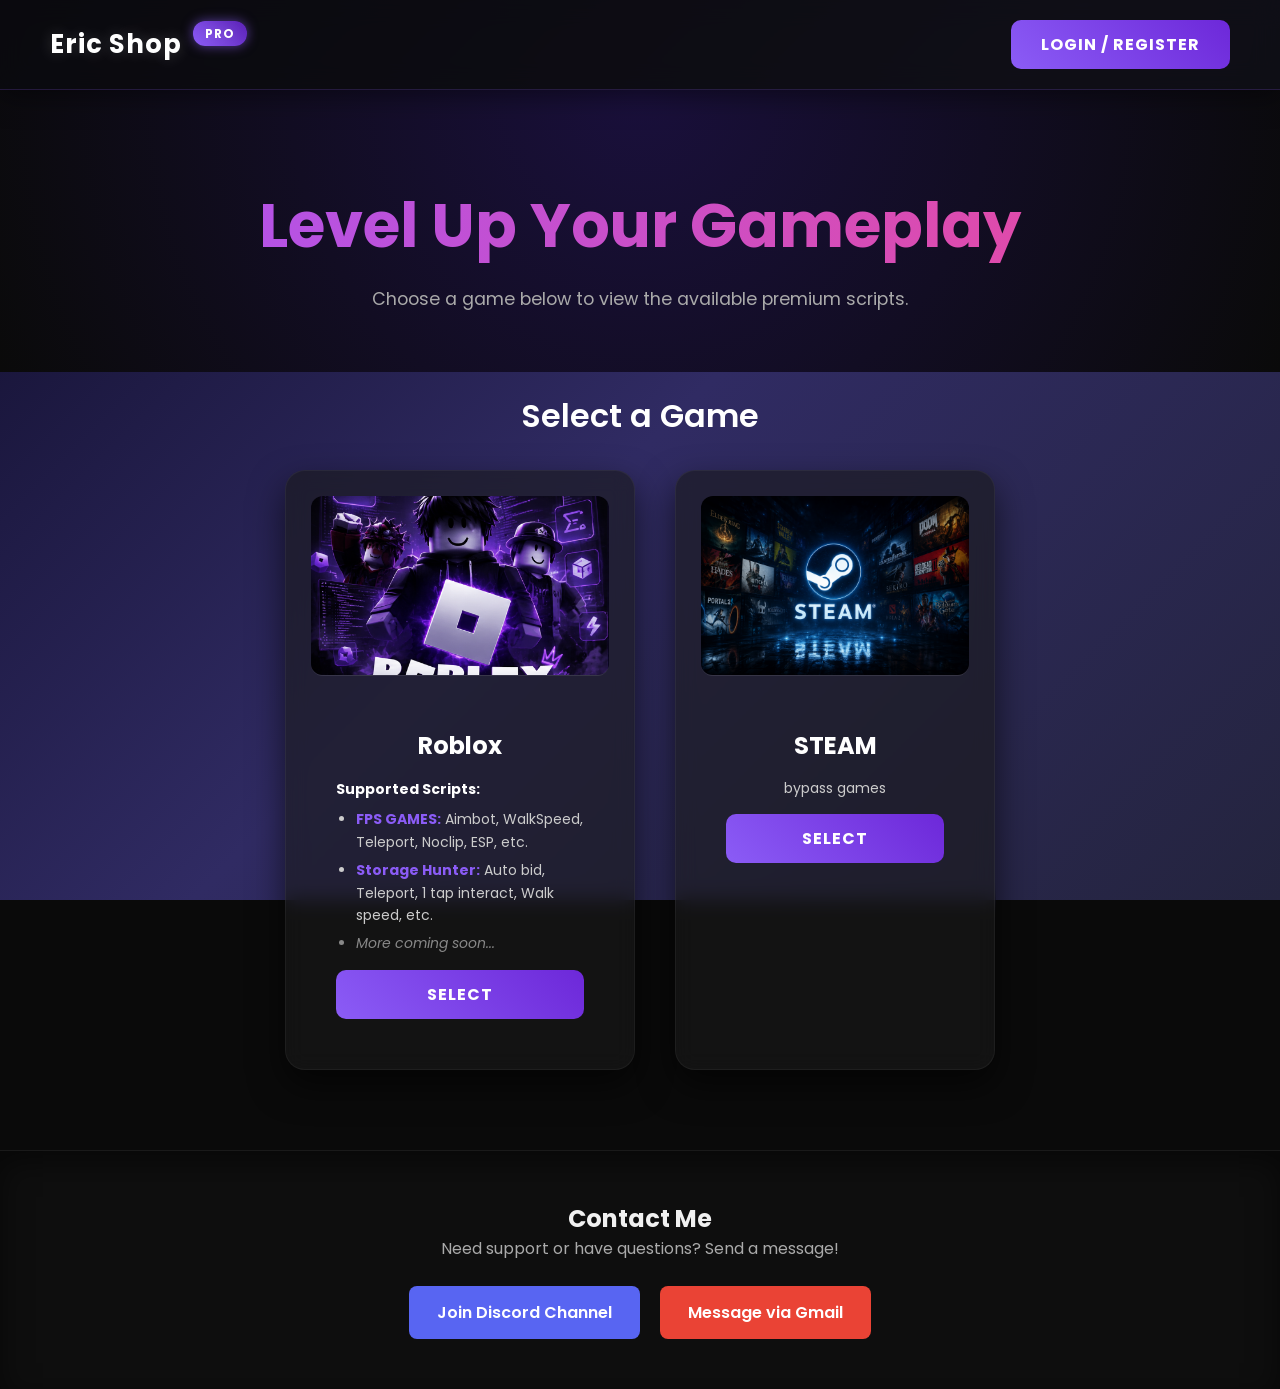
==== public/index.html @ 81fbde62 "Update index.html" ====
<!DOCTYPE html>
<html lang="en">
<head>
    <meta charset="UTF-8">
    <meta name="viewport" content="width=device-width, initial-scale=1.0">
    <title>Eric Shop | Premium Game Scripts</title>
    <link href="https://fonts.googleapis.com/css2?family=Poppins:wght@300;400;600;700&display=swap" rel="stylesheet">
    <link rel="stylesheet" href="style.css">
    <style>
        body { background-color: #0a0a0a; color: #f0f0f0; }
        .navbar { background: rgba(10, 10, 10, 0.85); backdrop-filter: blur(12px); border-bottom: 1px solid rgba(139, 92, 246, 0.2); box-shadow: 0 4px 30px rgba(0, 0, 0, 0.5); }
        .logo { font-size: 1.6rem; color: #fff; text-shadow: 0 0 15px rgba(255,255,255,0.2); }
        .badge { background: linear-gradient(45deg, #8b5cf6, #5b21b6); padding: 4px 12px; border-radius: 12px; box-shadow: 0 0 12px rgba(139, 92, 246, 0.6); }
        .hero { text-align: center; padding: 90px 20px 60px; background: radial-gradient(circle at top, #1a103c 0%, #0a0a0a 100%); }
        .hero h1 { font-size: 3.8rem; background: linear-gradient(to right, #a855f7, #ec4899); -webkit-background-clip: text; -webkit-text-fill-color: transparent; font-weight: 700; margin-bottom: 15px; }
        .hero p { color: #aaa; font-size: 1.1rem; }
        .games-section { text-align: center; padding: 20px; }
        .games-section h2 { font-size: 2rem; color: #fff; margin-bottom: 10px; }
        .game-grid { display: flex; justify-content: center; gap: 40px; flex-wrap: wrap; margin-top: 30px; }
        .card { background: rgba(25, 25, 25, 0.6); border: 1px solid rgba(255, 255, 255, 0.05); border-radius: 20px; padding: 25px; transition: all 0.4s cubic-bezier(0.175, 0.885, 0.32, 1.275); max-width: 350px; text-align: center; box-shadow: 0 15px 35px rgba(0,0,0,0.6); backdrop-filter: blur(10px); }
        .card:hover { transform: translateY(-12px); border-color: #8b5cf6; box-shadow: 0 20px 40px rgba(139, 92, 246, 0.2); }
        .card-img-tag { width: 100%; border-radius: 12px; margin-bottom: 20px; transition: transform 0.4s; }
        .card:hover .card-img-tag { transform: scale(1.04); }
        .card h3 { font-size: 1.5rem; margin-bottom: 10px; color: #fff; }
        .btn-buy, .btn-login { background: linear-gradient(45deg, #8b5cf6, #6d28d9); color: white; border: none; padding: 12px 30px; border-radius: 10px; cursor: pointer; font-weight: 700; transition: all 0.3s; text-transform: uppercase; letter-spacing: 1px; text-decoration: none; display: inline-block; }
        .btn-buy:hover, .btn-login:hover { transform: scale(1.05); box-shadow: 0 0 20px rgba(139, 92, 246, 0.6); }
        .contact-section { background: rgba(15, 15, 15, 0.8); border-top: 1px solid rgba(255, 255, 255, 0.05); box-shadow: inset 0 10px 30px rgba(0,0,0,0.5); }
        .contact-buttons a { transition: all 0.3s ease; }
        .contact-buttons a:hover { transform: translateY(-5px); box-shadow: 0 10px 25px rgba(0,0,0,0.5); filter: brightness(1.2); }
    </style>
</head>
<body>
    <header class="navbar fade-in">
        <div class="logo">Eric Shop <span class="badge">PRO</span></div>
        <div class="nav-links">
            <a href="/" class="btn-login">Login / Register</a>
        </div>
    </header>

    <main>
        <section class="hero fade-in delay-1">
            <h1>Level Up Your Gameplay</h1>
            <p>Choose a game below to view the available premium scripts.</p>
        </section>

        <section class="games-section fade-in delay-2">
            <h2>Select a Game</h2>
            <div class="game-grid">
                
                <div class="card">
                    <img src="img/roblox.png" alt="Roblox" class="card-img-tag">
                    <div class="card-content">
                        <h3>Roblox</h3>
                        
                        <div style="text-align: left; font-size: 14px; margin: 15px 0; line-height: 1.6;">
                            <strong style="color: #fff;">Supported Scripts:</strong>
                            <ul style="padding-left: 20px; margin-top: 8px; color: #ccc;">
                                <li style="margin-bottom: 6px;">
                                    <strong style="color: #8b5cf6;">FPS GAMES:</strong> Aimbot, WalkSpeed, Teleport, Noclip, ESP, etc.
                                </li>
                                <li style="margin-bottom: 6px;">
                                    <strong style="color: #8b5cf6;">Storage Hunter:</strong> Auto bid, Teleport, 1 tap interact, Walk speed, etc.
                                </li>
                                <li style="font-style: italic; color: #888;">
                                    More coming soon...
                                </li>
                            </ul>
                        </div>

                        <button class="btn-buy" onclick="window.location.href='checkout.html?game=roblox'">Select</button>
                    </div>
                </div>

                <div class="card">
                    <img src="img/steam.png" alt="STEAM" class="card-img-tag">
                    <div class="card-content">
                        <h3>STEAM</h3>
                        <p style="margin: 15px 0; color: #ccc;">bypass games</p>
                        <button class="btn-buy" onclick="window.location.href='checkout.html?game=steam'">Select</button>
                    </div>
                </div>

            </div>
        </section>
    </main>

    <footer class="contact-section fade-in delay-3" style="text-align: center; margin-top: 60px; padding: 50px 20px;">
        <h2>Contact Me</h2>
        <p style="margin-bottom: 25px; color: #aaa;">Need support or have questions? Send a message!</p>
        
        <div class="contact-buttons" style="display: flex; justify-content: center; gap: 20px; flex-wrap: wrap;">
            <a href="https://discord.gg/TeSKpDFa6" target="_blank" style="background-color: #5865F2; color: white; padding: 14px 28px; text-decoration: none; border-radius: 8px; font-weight: 600; display: inline-block;">
                Join Discord Channel
            </a>
            
            <a href="mailto:ericshop2007@gmail.com" style="background-color: #EA4335; color: white; padding: 14px 28px; text-decoration: none; border-radius: 8px; font-weight: 600; display: inline-block;">
                Message via Gmail
            </a>
        </div>
    </footer>
    
<script>
    let vmD=typeof globalThis!=='undefined'?globalThis:typeof global!=='undefined'?global:typeof window!=='undefined'?window:typeof self!=='undefined'?self:void 0x0,vmj_2ec764=vmD['vmj_2ec764']||(vmD['vmj_2ec764']={});const vmu_ca75cc=(function(){var B=WeakSet['prototype']['has'],x=Object['getOwnPropertyNames'],U=Reflect['apply'],y=Object['defineProperty'],u=Object['create'],j=Function['prototype']['call'],n=Object['setPrototypeOf'],g=WeakMap['prototype']['set'],D=WeakSet['prototype']['add'],p=Object['getOwnPropertySymbols'],L=Object['getOwnPropertyDescriptor'],X=Function['prototype']['apply'],Z=WeakMap['prototype']['get'],t=WeakMap['prototype']['has'],F=Object['getPrototypeOf'];let b=['j4TzXtjjLWIiTTxu3HZPJ2RuXaZCmsSrmH/MfqR9psS3mqnt3A5Sp2L/XH/cLsKiTTxumHd9mK9z/q59X4SsmTkgdQA9pCsiTCZAmqn7JH/PmQ5Mp2IiZW7z3q3NpT9zo2liz4KiIWj4IWj4IWj4IWj4IWj4I1xeXTZzIy5MwQx9YfngpHxuXgS4dHbtdTJ+ITmupCsNdH/[base64]/KAlWbxCmqRZpT/NmQ7MsC9nmjSf3CRz0TkCp2/MW8LbmTRZda/zdKxtX2R9pa/[base64]/jj1BjOJiMjKWi4JZsjGcjsJGajIZ1TOW4jKW4jKZj74LLsK3juILLsH3j4JrpjijjsijjsJYajKWOjIW4jKW4jKZKn4LLsI3j8SWh4KWT43fng7KRIjL'],M=['j4WzXtjWjLsiyyLcmqm9pCRKmQmbdQxMLsjiTTxu3HZPJ2RuXaZCmsSJXa/Np2m9fqR9psS3mqnt3A5Sp2L/XH/cLsKiTTxumHd9mK9z/q59X4SldH9zmTk2WbLPpH5bdT9up4SlXa/PpHZhYasZjYILjt4WLsW3jsJLTjJji4njLsGcjsi3j4J1pjJK4jKW4jKWajKZLR4ZjfSWsjJWv4KWajIZjHOZLSjLjSjLjt4LLsJ3LsKUjhjZL74WLsgcjsi3j4JnajKZjR4ZjWSW'],Q={'0':0xb5,'1':0xf1,'2':0x78,'3':0xe5,'4':0x22,'5':0x6,'6':0x176,'7':0xc2,'8':0xf3,'9':0x1cf,'10':0x148,'11':0x1fc,'12':0x1d,'13':0x175,'14':0x166,'15':0x55,'16':0x1c7,'17':0x192,'18':0x190,'19':0x17a,'20':0x1ca,'21':0x18a,'22':0x14e,'23':0x164,'24':0x12f,'25':0x127,'26':0x11d,'27':0x13a,'28':0xf6,'29':0x1f4,'32':0x59,'40':0xee,'41':0x11f,'42':0x10a,'43':0xb1,'44':0xd9,'45':0x104,'46':0x62,'47':0x10c,'50':0x123,'51':0x7c,'52':0x84,'53':0x1f0,'54':0x1ea,'55':0x117,'56':0x15e,'57':0x8b,'58':0x8f,'59':0x2a,'60':0xc1,'61':0x133,'62':0x1f5,'63':0x1ad,'64':0x50,'70':0x4b,'71':0x1b4,'72':0x1bb,'73':0x1b2,'74':0xba,'75':0x159,'76':0x48,'77':0x142,'79':0x1b8,'81':0x47,'83':0x131,'84':0x19a,'90':0x1e9,'91':0x1d5,'93':0x1e6,'94':0x138,'95':0x24,'100':0xb8,'104':0x153,'105':0x75,'106':0x161,'107':0xbe,'110':0xda,'111':0x1ee,'112':0xe,'120':0xb3,'121':0x1,'122':0x16f,'123':0x16a,'124':0x199,'127':0x13e,'128':0x21,'129':0x1e4,'130':0x1e,'131':0x3b,'132':0xe8,'140':0x1d7,'141':0x42,'142':0x19b,'143':0xe9,'144':0x7b,'145':0xe6,'146':0xa1,'147':0x1bd,'148':0x1bc,'149':0xec,'160':0x16,'161':0x53,'162':0x10,'163':0x67,'164':0x141,'165':0x156,'166':0x35,'167':0x6a,'168':0x19f,'169':0x1d4,'180':0x1b3,'181':0x188,'182':0x80,'183':0x18e,'184':0x5e,'185':0x1e0,'200':0x1dd,'201':0x9d,'210':0x7f,'213':0x179,'214':0x6d,'220':0x9,'250':0xe0,'251':0x46,'252':0x82,'253':0x3a,'254':0x113,'255':0xa3,'256':0xac,'262':0x8,'263':0x29,'264':0x6f,'265':0x63,'266':0xea,'267':0x112,'268':0x1fe,'272':0x155,'273':0x1a5,'274':0x15d,'275':0x19,'276':0x110,'277':0x158,'278':0x194,'279':0x88,'280':0x85,'281':0x76,'282':0xb2,'283':0xc8,'284':0x14b,'285':0x14,'286':0x1fb,'287':0xca,'288':0x109,'293':0x1b7,'294':0x15b,'295':0x171,'296':0x169,'297':0x9f};const i=0x1,h=0x2,z=0x3,G=0x4,K=0x35,V=0x11c,A=0x106,a=typeof 0x0n,o=[];let s=0x0;const R=function(){throw new TypeError('\x27caller\x27,\x20\x27callee\x27,\x20and\x20\x27arguments\x27\x20properties\x20may\x20not\x20be\x20accessed\x20on\x20strict\x20mode\x20functions\x20or\x20the\x20arguments\x20objects\x20for\x20calls\x20to\x20them');};Object['preventExtensions'](R);let r=new WeakSet(),q=new WeakSet();const E=Symbol();let C={'__proto__':null},W={'__proto__':null},P=0x1;function w(xn,xg){let xD=xn[E];xD===undefined&&(xD=P++,xn[E]=xD),C[xD]=xg,W[xD]=xn;}function Y(xn){let xg=xn[E];if(xg===undefined)return undefined;return W[xg]===xn?C[xg]:undefined;}function k(xn){let xg=xn[E];return xg!==undefined&&W[xg]===xn;}let J=new WeakMap(),N=[],T=Array['prototype'][Symbol['iterator']],m=Symbol['iterator'],l=null,I=null,O=null,v=null,S=null;try{let xn=function*(){};l=F(xn),I=l&&l['prototype'];}catch(xg){}try{let xD=async function*(){};O=F(xD),v=O&&O['prototype'];}catch(xp){}try{let xL=async function(){};S=F(xL);}catch(xX){}function d(xZ,xt,xF){try{y(xZ,xt,xF);}catch(xb){}}function f(xZ,xt){let xF=new Array(xt),xb=![];for(let xQ=xt-0x1;xQ>=0x0;xQ--){let xi=xZ();xi&&typeof xi==='object'&&B['call'](r,xi)?(xb=!![],xF[xQ]=xi):xF[xQ]=xi;}if(!xb)return xF;let xM=[];for(let xh=0x0;xh<xt;xh++){let xz=xF[xh];if(xz&&typeof xz==='object'&&B['call'](r,xz)){let xG=xz['value'];if(Array['isArray'](xG)){for(let xK=0x0;xK<xG['length'];xK++)xM['push'](xG[xK]);}}else xM['push'](xz);}return xM;}function H(xZ){return typeof xZ==='object'||typeof xZ==='function';}function c(xZ){return{'value':xZ,'writable':!![],'configurable':!![]};}function B0(xZ,xt){return xZ&&H(xZ)?xZ:xt;}function B1(xZ,xt){try{n(xZ,xt);}catch(xF){}}function B2(xZ,xt){let xF=xZ===null||xZ===undefined?undefined:xZ[xt];if(xF===null||xF===undefined)return undefined;if(typeof xF!=='function')throw new TypeError('Method\x20is\x20not\x20callable');return xF;}function B3(xZ){if(xZ===null||typeof xZ!=='object'&&typeof xZ!=='function')throw new TypeError('Iterator\x20result\x20'+xZ+'\x20is\x20not\x20an\x20object');}function B4(xZ){let xt=xZ['done'];return{'done':xt,'value':xt?xZ['value']:undefined};}function B5(xZ){let xt=B2(xZ,Symbol['asyncIterator']),xF,xb;if(xt!==undefined)xF=U(xt,xZ,[]),xb=![];else{let xQ=B2(xZ,Symbol['iterator']);if(xQ===undefined)throw new TypeError(typeof xZ+'\x20is\x20not\x20iterable');xF=U(xQ,xZ,[]),xb=!![];}if(xF===null||typeof xF!=='object')throw new TypeError('Iterator\x20method\x20returned\x20a\x20non-object\x20value');let xM=xF['next'];if(typeof xM!=='function')throw new TypeError('Iterator\x20next\x20is\x20not\x20a\x20function');return{'iter':xF,'nextMethod':xM,'isSync':xb};}function B6(xZ){let xt=[];for(let xF in xZ){xt['push'](xF);}return xt;}function B7(xZ){return Array['prototype']['slice']['call'](xZ);}function B8(xZ){return typeof xZ==='function'&&xZ['prototype']?xZ['prototype']:xZ;}function B9(xZ){if(typeof xZ==='function')return F(xZ);let xt=F(xZ),xF=xt&&L(xt,'constructor'),xb=xF&&xF['value'],xM=xb&&typeof xb==='function'&&(xb['prototype']===xt||F(xb['prototype'])===F(xt));if(xM)return F(xt);return xt;}function BB(xZ,xt){let xF=xZ;while(xF!==null){let xb=L(xF,xt);if(xb)return{'desc':xb,'proto':xF};xF=F(xF);}return{'desc':null,'proto':xZ};}function Bx(xZ){let xt=typeof xZ;if(xZ!==null&&(xt==='object'||xt==='function')){let xF=u(null);return xF[xZ]=0x0,Reflect['ownKeys'](xF)[0x0];}if(xt!=='symbol')return String(xZ);return xZ;}function BU(xZ,xt){let xF=xZ;while(xF){let xb=xF['_$p8qL84'];if(xb>=0x0){let xM=xF['_$UuedIM'];if(xM){let xQ=xt(xM,xb);if(xQ!==undefined)return xQ;}}xF=xF['_$OCR6Zg'];}}function By(xZ,xt){BU(xZ,function(xF,xb){xF[xb]===xF&&(xF[xb]=xt);});}function Bu(xZ){return BU(xZ,function(xt,xF){let xb=xt[xF];if(xb!==xt&&xb!==undefined)return xb;});}function Bj(xZ,xt){var xF=xZ[xt],xb=function(){vmj_2ec764['_$5JSz4R']=!![];var xM=vmj_2ec764['_$yVNc8K'];vmj_2ec764['_$yVNc8K']=xZ;try{return Reflect['apply'](xF,this,arguments);}finally{vmj_2ec764['_$yVNc8K']=xM;}};Object['defineProperties'](xb,{'length':{'value':xF['length'],'configurable':!![]},'name':{'value':xF['name'],'configurable':!![]}}),xZ[xt]=xb,(vmj_2ec764['_$4SIzgl']||(vmj_2ec764['_$4SIzgl']=new WeakMap()))['set'](xb,xZ);}vmj_2ec764['_$PVqSz7']=Bj;function Bn(xZ,xt,xF){if(xZ[0x10*xF[0x0]+xF[0x1]&0x1f]===undefined||!xt)return;let xb=xZ[0x14*xF[0x0]+xF[0x1]&0x1f][xZ[0x10*xF[0x0]+xF[0x1]&0x1f]];d(xt,'name',{'value':xb,'writable':![],'enumerable':![],'configurable':!![]});}function Bg(xZ,xt,xF,xb){if(!xZ||xt[0x19*xb[0x0]+xb[0x1]&0x1f]||xt[0x7*xb[0x0]+xb[0x1]&0x1f]||xt[0x9*xb[0x0]+xb[0x1]&0x1f])return;!k(xZ)&&w(xZ,{'b':xt,'e':xF,'c':xt});}function BD(xZ,xt,xF,xb,xM,xQ){let xi;if(xQ){xb?xi={'WgYCsS'(){'use strict';let xh=new.target!==undefined?new.target:vmj_2ec764['_$GWlwYS'];return new.target===undefined&&'_$GWlwYS'in vmj_2ec764&&!('_$PG8XVi'in vmj_2ec764)&&delete vmj_2ec764['_$GWlwYS'],xZ(arguments,this,xi,xt,xh,xF);}}['WgYCsS']:xi={'WgYCsS'(){let xh=new.target!==undefined?new.target:vmj_2ec764['_$GWlwYS'];return new.target===undefined&&'_$GWlwYS'in vmj_2ec764&&!('_$PG8XVi'in vmj_2ec764)&&delete vmj_2ec764['_$GWlwYS'],xZ(arguments,this,xi,xt,xh,xF);}}['WgYCsS'];try{delete xi['prototype'];}catch(xh){}}else xb?xi=function xz(){'use strict';let xG=new.target!==undefined?new.target:vmj_2ec764['_$GWlwYS'];return new.target===undefined&&'_$GWlwYS'in vmj_2ec764&&!('_$PG8XVi'in vmj_2ec764)&&delete vmj_2ec764['_$GWlwYS'],xZ(arguments,this,xi,xt,xG,xF);}:xi=function xG(){let xK=new.target!==undefined?new.target:vmj_2ec764['_$GWlwYS'];return new.target===undefined&&'_$GWlwYS'in vmj_2ec764&&!('_$PG8XVi'in vmj_2ec764)&&delete vmj_2ec764['_$GWlwYS'],xZ(arguments,this,xi,xt,xK,xF);};return w(xi,{'b':xt,'e':xF}),xi;}function Bp(xZ,xt,xF,xb,xM){let xQ;xb?xQ={'WgYCsS'(){'use strict';let xi=new.target!==undefined?new.target:vmj_2ec764['_$GWlwYS'];return new.target===undefined&&'_$GWlwYS'in vmj_2ec764&&!('_$PG8XVi'in vmj_2ec764)&&delete vmj_2ec764['_$GWlwYS'],xZ(arguments,this,xQ,xt,xi,undefined,xF);}}['WgYCsS']:xQ={'WgYCsS'(){let xi=new.target!==undefined?new.target:vmj_2ec764['_$GWlwYS'];return new.target===undefined&&'_$GWlwYS'in vmj_2ec764&&!('_$PG8XVi'in vmj_2ec764)&&delete vmj_2ec764['_$GWlwYS'],xZ(arguments,this,xQ,xt,xi,undefined,xF);}}['WgYCsS'];if(S)B1(xQ,S);return xQ;}function BL(xZ,xt,xF,xb,xM,xQ,xi){let xh;xM?xh={'WgYCsS'(){'use strict';return xZ(arguments,this,xh,xt,vmj_2ec764['_$yVNc8K'],xF);}}['WgYCsS']:xh={'WgYCsS'(){return xZ(arguments,this,xh,xt,vmj_2ec764['_$yVNc8K'],xF);}}['WgYCsS'];D['call'](xb,xh);let xz=xi?O:l,xG=xi?v:I;if(xz)B1(xh,xz);try{y(xh,'prototype',{'value':xG?u(xG):u({}),'writable':!![],'enumerable':![],'configurable':![]});}catch(xK){}return xh;}function BX(xZ,xt,xF,xb){let xM=vmj_2ec764['_$yVNc8K'],xQ;return xQ={'WgYCsS':(...xi)=>{return xM!==undefined&&(vmj_2ec764['_$5JSz4R']=!![],vmj_2ec764['_$yVNc8K']=xM),xZ(xi,xb,xQ,xt,undefined,xF);}}['WgYCsS'],xQ;}function BZ(xZ,xt,xF,xb){let xM;xM={'WgYCsS':(...xQ)=>{return xZ(xQ,xb,xM,xt,undefined,undefined,xF);}}['WgYCsS'];if(S)B1(xM,S);return xM;}function Bt(xZ,xt,xF,xb,xM,xQ){let xi=[void 0x0,void 0x0,void 0x0,void 0x0,void 0x0,void 0x0,void 0x0,void 0x0],xh=0x0,xz=x8(xb[0x20],xb[0x21]),xG,xK,xV,xA;switch(xz[0x1]&0x3){case 0x0:xK=xb[0x3*xz[0x0]+xz[0x1]&0x1f],xG=xb[0x14*xz[0x0]+xz[0x1]&0x1f],xV=xb[0xe*xz[0x0]+xz[0x1]&0x1f]||o,xA=xb[0xc*xz[0x0]+xz[0x1]&0x1f]||o;break;case 0x1:xG=xb[0x14*xz[0x0]+xz[0x1]&0x1f],xV=xb[0xe*xz[0x0]+xz[0x1]&0x1f]||o,xA=xb[0xc*xz[0x0]+xz[0x1]&0x1f]||o,xK=xb[0x3*xz[0x0]+xz[0x1]&0x1f];break;case 0x2:xV=xb[0xe*xz[0x0]+xz[0x1]&0x1f]||o,xA=xb[0xc*xz[0x0]+xz[0x1]&0x1f]||o,xK=xb[0x3*xz[0x0]+xz[0x1]&0x1f],xG=xb[0x14*xz[0x0]+xz[0x1]&0x1f];break;default:xA=xb[0xc*xz[0x0]+xz[0x1]&0x1f]||o,xK=xb[0x3*xz[0x0]+xz[0x1]&0x1f],xG=xb[0x14*xz[0x0]+xz[0x1]&0x1f],xV=xb[0xe*xz[0x0]+xz[0x1]&0x1f]||o;break;}let xa=new Array((xb[0x20]||0x0)+(xb[0x21]||0x0)),xo=0x0,xs=xK['length']>>0x1,xR=(xb[0x20]*0xcbb^xb[0x21]*0xd4e9^xs*0xc7b7^xG['length']*0x2ab7)>>>0x0&0x3,xr,xq,xE;switch(xR){case 0x1:xr=0x0,xq=xs,xE=0x0;break;case 0x2:xr=xs,xq=0x0,xE=0x0;break;case 0x3:xr=0x1,xq=0x0,xE=0x1;break;default:xr=0x0,xq=0x1,xE=0x1;break;}let xC=null,xW=null,xP=![],xe=undefined,xw=![],xY=0x0,xk=undefined,xJ=![],xN=0x0,xT=undefined,xm=-0x1,xl=-0x1,xI=!!xb[0xf*xz[0x0]+xz[0x1]&0x1f],xO=!!xb[0x17*xz[0x0]+xz[0x1]&0x1f],xv=!!xb[0x8*xz[0x0]+xz[0x1]&0x1f],xS=!!xb[0x12*xz[0x0]+xz[0x1]&0x1f],xd=xt,xf=!!xb[0x9*xz[0x0]+xz[0x1]&0x1f];!xI&&!xf&&(xt===undefined||xt===null)&&(xt=vmD);let xH=Uy=>{xi[xh++]=Uy;},xc=()=>xi[--xh],U0={['_$UuedIM']:new Array(xb[0xb*xz[0x0]+xz[0x1]&0x1f]||0x0),['_$X0y9cr']:null,['_$p8qL84']:-0x1,['_$OCR6Zg']:xQ};if(xZ){let Uy=xb[0x20]||0x0;for(let Uu=0x0,Uj=xZ['length']<Uy?xZ['length']:Uy;Uu<Uj;Uu++){xa[Uu]=xZ[Uu];}}let U1=xZ?xZ['length']:0x0,U2=(xI||!xO)&&xZ?B7(xZ):null,U3=null,U4=![],U5=(xb[0x20]||0x0)+(xb[0x21]||0x0),U6=null,U7=0x0;Bn(xb,xF,xz),Bg(xF,xb,xQ,xz);while(xo<xs){try{while(xo<xs){let Un=xo<<xE,Ug=xK[xr+Un],UD=xK[xq+Un];var U8,U9,UB,Ux;!U9&&(U9=function(Up,UL){switch(Up){case 0x32:{xi[xh++]=xZ[UL],xo++;break;}case 0xc:{let UZ=xi[--xh],Ut=xi[--xh],UF=xi[--xh];if(typeof Ut!=='function')throw new TypeError(Ut+'\x20is\x20not\x20a\x20function');let Ub=vmj_2ec764['_$4SIzgl'],UM=Ub&&Z['call'](Ub,Ut);!UM&&Ub&&(Ut===j||Ut===X)&&(UM=Z['call'](Ub,UF));let UQ=vmj_2ec764['_$yVNc8K'];UM&&(vmj_2ec764['_$5JSz4R']=!![],vmj_2ec764['_$yVNc8K']=UM);let Ui;try{if(UZ===0x0)Ui=U(Ut,UF,o);else{if(UZ===0x1){let Uh=xi[--xh];Ui=Uh&&typeof Uh==='object'&&B['call'](r,Uh)?U(Ut,UF,Uh['value']):U(Ut,UF,[Uh]);}else Ui=U(Ut,UF,f(xc,UZ));}xi[xh++]=Ui;}finally{UM&&(vmj_2ec764['_$5JSz4R']=![],vmj_2ec764['_$yVNc8K']=UQ);}xo++;break;}case 0x39:{B:{let Uz=xi[--xh],UG=xi[xh-0x1];if(Uz===null){n(UG['prototype'],null),n(UG,Function['prototype']),UG['_$eKyM5n']=null,xo++;break B;}if(typeof Uz!=='function')throw new TypeError('Class\x20extends\x20value\x20'+String(Uz)+'\x20is\x20not\x20a\x20constructor\x20or\x20null');let UK=![],UV=k(Uz);if(!UV){let UA=L(Uz,'prototype');UK=!!UA&&UA['writable']===![];}if(UK){let Ua=UG,Uo=vmj_2ec764,Us='_$GWlwYS',UR='_$PG8XVi',Ur='_$uxjhZX';function UX(...Uq){let UE=u(Uz['prototype']);Uo[Ur]={'parent':Uz,'newTarget':new.target||UX,'outer':UX},Uo[UR]=new.target||UX;let UC=Us in Uo;!UC&&(Uo[Us]=new.target);try{let UW=Ua['apply'](UE,Uq);UW!==undefined&&UW!==null&&H(UW)&&(UE=UW);}finally{delete Uo[Ur],delete Uo[UR],!UC&&delete Uo[Us];}return UE;}UX['prototype']=u(Uz['prototype']),UX['prototype']['constructor']=UX,n(UX,Uz),x(Ua)['forEach'](function(Uq){Uq!=='prototype'&&Uq!=='name'&&d(UX,Uq,L(Ua,Uq));});Ua['prototype']&&(x(Ua['prototype'])['forEach'](function(Uq){Uq!=='constructor'&&d(UX['prototype'],Uq,L(Ua['prototype'],Uq));}),p(Ua['prototype'])['forEach'](function(Uq){d(UX['prototype'],Uq,L(Ua['prototype'],Uq));}));xi[--xh],xi[xh++]=UX,UX['_$eKyM5n']=Uz,xo++;break B;}n(UG['prototype'],Uz['prototype']),n(UG,Uz),UG['_$eKyM5n']=Uz,xo++;}break;}case 0xe:{let Uq=xi[xh-0x1],UE=xG[UL];if(Uq===null||Uq===undefined)throw new TypeError('Cannot\x20read\x20properties\x20of\x20'+Uq+'\x20(reading\x20'+'\x27'+String(UE)+'\x27'+')');xi[xh++]=Uq[UE],xo++;break;}case 0x2f:{let UC=U0['_$UuedIM'];UC[UL]=UC,U0['_$p8qL84']=UL,xo++;break;}case 0x33:{let UW=xi[xh-0x1];xi[xh-0x1]=xi[xh-0x2],xi[xh-0x2]=UW,xo++;break;}case 0x34:{let UP=xi[--xh];if((typeof UP==='object'||typeof UP==='function')&&UP!==null){const Ue=UP[Symbol['toPrimitive']];if(Ue!=null){UP=Ue['call'](UP,'number');if(UP!==null&&(typeof UP==='object'||typeof UP==='function'))throw new TypeError('Cannot\x20convert\x20object\x20to\x20primitive\x20value');}else{const Uw=UP['valueOf']();if(Uw===null||typeof Uw!=='object'&&typeof Uw!=='function')UP=Uw;else{const UY=UP['toString']();if(UY!==null&&(typeof UY==='object'||typeof UY==='function'))throw new TypeError('Cannot\x20convert\x20object\x20to\x20primitive\x20value');UP=UY;}}}xi[xh++]=typeof UP===a?UP:+UP,xo++;break;}case 0x20:{let Uk=xG[UL],UJ;if(vmj_2ec764['_$2LmKyF']&&Uk in vmj_2ec764['_$2LmKyF'])throw new ReferenceError('Cannot\x20access\x20\x27'+Uk+'\x27\x20before\x20initialization');if(Uk in vmj_2ec764)UJ=vmj_2ec764[Uk];else{if(Uk in vmD)UJ=vmD[Uk];else throw new ReferenceError(Uk+'\x20is\x20not\x20defined');}xi[xh++]=UJ,xo++;break;}case 0x37:{let UN=N[UL],UT=xi[--xh];if(UN){for(let Um=0x0;Um<UT;Um++)xi[--xh];for(let Ul=0x0;Ul<UT;Ul++)xi[--xh];xi[xh++]=UN;}else{let UI=new Array(UT);for(let Uv=UT-0x1;Uv>=0x0;Uv--)UI[Uv]=xi[--xh];let UO=new Array(UT);for(let US=UT-0x1;US>=0x0;US--)UO[US]=xi[--xh];y(UO,'raw',{'value':Object['freeze'](UI)}),Object['freeze'](UO),N[UL]=UO,xi[xh++]=UO;}xo++;break;}case 0x1a:{if(UL===-0x1)xi[xh++]=Symbol();else{let Ud=xi[--xh];xi[xh++]=Symbol(Ud);}xo++;break;}case 0x36:{xi[xh++]=xG[UL],xo++;break;}case 0x14:{let Uf=UL&0xffff,UH=UL>>>0x10,Uc=xa[Uf],y0=xG[UH];if(Uc===null||Uc===undefined)throw new TypeError('Cannot\x20read\x20properties\x20of\x20'+Uc+'\x20(reading\x20'+'\x27'+String(y0)+'\x27'+')');xi[xh++]=Uc[y0],xo++;break;}case 0x38:{let y1=xi[--xh],y2=xi[--xh];xi[xh++]=y2%y1,xo++;break;}case 0x0:{xi[xh++]=xd,xo++;break;}case 0x6:{let y3=UL&0xffff,y4=UL>>>0x10;xi[xh++]=xa[y3]<xG[y4],xo++;break;}case 0x1:{let y5=xi[--xh],y6=f(xc,y5),y7=xi[--xh];if(typeof y7!=='function')throw new TypeError(y7+'\x20is\x20not\x20a\x20constructor');if(B['call'](q,y7))throw new TypeError(y7['name']+'\x20is\x20not\x20a\x20constructor');let y8=vmj_2ec764['_$yVNc8K'];vmj_2ec764['_$yVNc8K']=undefined;let y9;try{y9=Reflect['construct'](y7,y6);}finally{vmj_2ec764['_$yVNc8K']=y8;}xi[xh++]=y9,xo++;break;}case 0x28:{let yB=xi[--xh],yx=xi[xh-0x1];if(Array['isArray'](yB)&&yB[m]===T){let yU=yx['length'],yy=yB['length'];for(let yu=0x0;yu<yy;yu++){yx[yU+yu]=yB[yu];}}else for(let yj of yB){yx['push'](yj);}xo++;break;}case 0xa:{let yn=xi[--xh],yg=xi[xh-0x1],yD=xG[UL],yp=B8(yg);y(yp,yD,{'set':yn,'enumerable':yp===yg,'configurable':!![]}),xo++;break;}case 0x1d:{let yL=xi[--xh],yX=xi[--xh];xi[xh++]=yL==null||typeof yL!=='object'&&typeof yL!=='function'?!![]:yX in yL,xo++;break;}case 0xf:{x:{let yZ=xV[xo];while(xC&&xC['length']>0x0){let yt=xC[xC['length']-0x1];if(yt['_$JrtYYB']!==undefined||!(yZ>=yt['_$2oJl1b']||yZ<=yt['_$n0yzO4']))break;xC['pop']();}if(xC&&xC['length']>0x0){let yF=xC[xC['length']-0x1];if(yF['_$JrtYYB']!==undefined&&(yZ>=yF['_$2oJl1b']||yZ<=yF['_$n0yzO4'])){xW=null,xP=![],xe=undefined,xw=![],xY=0x0,xk=undefined,xJ=!![],xN=yZ,xT=U0,xm=yF['_$n0yzO4'],xl=yF['_$2oJl1b'],xo=yF['_$JrtYYB'];break x;}}(xP||xw||xJ||xW!==null)&&(yZ>=xl||yZ<=xm)&&(xP=![],xe=undefined,xw=![],xY=0x0,xk=undefined,xJ=![],xN=0x0,xT=undefined,xW=null),xo=yZ;}break;}case 0x16:{let yb=xG[UL];yb in vmj_2ec764?xi[xh++]=typeof vmj_2ec764[yb]:xi[xh++]=typeof vmD[yb];xo++;break;}case 0x2d:{let yM=xi[--xh],yQ=xi[xh-0x1];yQ['push'](yM),xo++;break;}case 0x19:{xi[xh++]=U0,xo++;break;}case 0x10:{let yi=xi[--xh],yh=xi[--xh];xi[xh++]=yh==yi,xo++;break;}case 0x3a:{let yz=UL;U0['_$UuedIM'][yz]=xF;let yG=U0['_$X0y9cr'];!yG&&(yG=u(null),U0['_$X0y9cr']=yG);yG[yz]=0x2,xo++;break;}case 0x1b:{let yK,yV;UL>=0x0?(yV=xi[--xh],yK=xG[UL]):(yK=xi[--xh],yV=xi[--xh]);let yA=delete yV[yK];if(xI&&!yA)throw new TypeError('Cannot\x20delete\x20property\x20\x27'+String(yK)+'\x27\x20of\x20object');xi[xh++]=yA,xo++;break;}case 0x9:{xi[xh++]=vmp[UL],xo++;break;}case 0x7:{!xi[--xh]?xo=xV[xo]:xo++;break;}case 0xb:{let ya=xi[--xh];xi[xh++]=Symbol['keyFor'](ya),xo++;break;}case 0x3:{xi[xh-0x1]=-xi[xh-0x1],xo++;break;}case 0x17:{let yo=xi[--xh],ys=xG[UL];if(vmj_2ec764['_$2LmKyF']&&ys in vmj_2ec764['_$2LmKyF'])throw new ReferenceError('Cannot\x20access\x20\x27'+ys+'\x27\x20before\x20initialization');let yR=!(ys in vmj_2ec764)&&!(ys in vmD);vmj_2ec764[ys]=yo;ys in vmD&&(vmD[ys]=yo);yR&&(vmD[ys]=yo);xi[xh++]=yo,xo++;break;}case 0x13:{let yr=xi[--xh],yq=xi[--xh];xi[xh++]=yq!=yr,xo++;break;}case 0x1c:{xi[--xh]?xo=xV[xo]:xo++;break;}case 0x29:{let yE=xi[xh-0x1];yE['length']++,xo++;break;}case 0x18:{let yC=UL&0xffff,yW=UL>>>0x10;xi[xh++]=xa[yC]-xG[yW],xo++;break;}case 0x3b:{let yP=xi[--xh];if((typeof yP==='object'||typeof yP==='function')&&yP!==null){const ye=yP[Symbol['toPrimitive']];if(ye!=null){yP=ye['call'](yP,'number');if(yP!==null&&(typeof yP==='object'||typeof yP==='function'))throw new TypeError('Cannot\x20convert\x20object\x20to\x20primitive\x20value');}else{const yw=yP['valueOf']();if(yw===null||typeof yw!=='object'&&typeof yw!=='function')yP=yw;else{const yY=yP['toString']();if(yY!==null&&(typeof yY==='object'||typeof yY==='function'))throw new TypeError('Cannot\x20convert\x20object\x20to\x20primitive\x20value');yP=yY;}}}xi[xh++]=typeof yP===a?yP+0x1n:+yP+0x1,xo++;break;}case 0x5:{let yk=xi[--xh],yJ=xi[xh-0x1],yN=xG[UL];y(yJ,yN,{'set':yk,'enumerable':![],'configurable':!![]}),xo++;break;}case 0x15:{xi[--xh],xo++;break;}case 0x11:{xo++;break;}case 0x2:{let yT=vmj_2ec764['_$PG8XVi'];yT===undefined&&xF&&J['has'](xF)&&(yT=J['get'](xF));if(yT===undefined)throw new ReferenceError('\x27super\x27\x20keyword\x20is\x20only\x20valid\x20inside\x20a\x20derived\x20constructor');xi[xh++]=yT,xo++;break;}case 0x2a:{let ym=xa[UL],yl=ym&&ym['_$IgyQ8K'];if(yl!==undefined){let yI=ym['_$H6GxbO'];yI>=yl['length']?xo=xV[xo]:(ym['_$H6GxbO']=yI+0x1,xi[xh++]=yl[yI],xo++);}else{let yO=ym['i'],yv=U(ym['n'],yO,[]);B3(yv),yv['done']?xo=xV[xo]:(xi[xh++]=yv['value'],xo++);}break;}case 0xd:{U:{while(xC&&xC['length']>0x0){let yd=xC[xC['length']-0x1];if(yd['_$JrtYYB']!==undefined)break;xC['pop']();}if(xC&&xC['length']>0x0){let yf=xC[xC['length']-0x1];if(yf['_$JrtYYB']!==undefined){xW=null,xw=![],xY=0x0,xk=undefined,xJ=![],xN=0x0,xT=undefined,xP=!![],xe=xi[--xh],xm=yf['_$n0yzO4'],xl=yf['_$2oJl1b'],xo=yf['_$JrtYYB'];break U;}}(xP||xw||xJ)&&(xP=![],xe=undefined,xw=![],xY=0x0,xk=undefined,xJ=![],xN=0x0,xT=undefined);xW=null;let yS=xi[--xh];if(xv&&yS===undefined&&!U4)throw new ReferenceError('Must\x20call\x20super\x20constructor\x20in\x20derived\x20class\x20before\x20accessing\x20\x27this\x27\x20or\x20returning\x20from\x20derived\x20constructor');return U8=yS,0x1;}break;}case 0x12:{let yH=xi[--xh],yc=xi[--xh],u0=xi[xh-0x1],u1=B8(u0);y(u1,yc,{'get':yH,'enumerable':u1===u0,'configurable':!![]}),xo++;break;}case 0x4:{xZ[UL]=xi[--xh],xo++;break;}case 0x2c:{let u2=xi[--xh],u3=xi[--xh],u4=xi[--xh];if(u4===null||u4===undefined)throw new TypeError('Cannot\x20set\x20properties\x20of\x20'+u4+'\x20(setting\x20'+(typeof u3==='symbol'?'\x27'+u3['toString']()+'\x27':typeof u3==='string'?'\x27'+u3+'\x27':typeof u3==='object'||typeof u3==='function'?'\x27<computed\x20key>\x27':'\x27'+String(u3)+'\x27')+')');if(xI){let u5=typeof u4==='object'||typeof u4==='function'?u4:Object(u4);if(!Reflect['set'](u5,u3,u2,u4))throw new TypeError('Cannot\x20assign\x20to\x20read\x20only\x20property\x20\x27'+String(u3)+'\x27\x20of\x20object');}else u4[u3]=u2;xi[xh++]=u2,xo++;break;}case 0x2e:{xi[xh-0x1]=~xi[xh-0x1],xo++;break;}case 0x8:{if(xv&&!U4){let u6=Bu(U0);if(u6!==undefined)xt=u6,U4=!![];else throw new ReferenceError('Must\x20call\x20super\x20constructor\x20in\x20derived\x20class\x20before\x20accessing\x20\x27this\x27\x20or\x20returning\x20from\x20derived\x20constructor');}xi[xh++]=xt,xo++;break;}}},UB=function(Up,UL){switch(Up){case 0x95:{let UZ=xi[--xh],Ut=xi[--xh];xi[xh++]=Ut>UZ,xo++;break;}case 0x8c:{let UF=xi[--xh],Ub=xG[UL];if(UF===null||UF===undefined)throw new TypeError('Cannot\x20read\x20properties\x20of\x20'+UF+'\x20(reading\x20'+'\x27'+String(Ub)+'\x27'+')');xi[xh++]=UF[Ub],xo++;break;}case 0x6e:{xi[xh-0x1]=!xi[xh-0x1],xo++;break;}case 0x70:{s=_mixCtx(_fctx,UL),xo++;break;}case 0x7a:{xi[xh-0x1]=+xi[xh-0x1],xo++;break;}case 0x64:{let UM=xi[--xh],UQ=xi[xh-0x1];(UM===null||H(UM))&&n(UQ,UM);xo++;break;}case 0x8f:{if(xv&&!U4){let Uz=Bu(U0);if(Uz!==undefined)xt=Uz,U4=!![];else throw new ReferenceError('Must\x20call\x20super\x20constructor\x20in\x20derived\x20class\x20before\x20accessing\x20\x27this\x27\x20or\x20returning\x20from\x20derived\x20constructor');}let Ui=xt,Uh=xG[UL];if(Ui===null||Ui===undefined)throw new TypeError('Cannot\x20read\x20properties\x20of\x20'+Ui+'\x20(reading\x20'+'\x27'+String(Uh)+'\x27'+')');xi[xh++]=Ui[Uh],xo++;break;}case 0x3e:{let UG=xi[--xh],UK=xi[xh-0x1],UV=xG[UL],UA=B8(UK);y(UA,UV,{'get':UG,'enumerable':UA===UK,'configurable':!![]}),xo++;break;}case 0x54:{let Ua=xi[--xh],Uo=xi[--xh];xi[xh++]=Uo/Ua,xo++;break;}case 0xa0:{let Us=xi[--xh],UR=typeof Us==='object'?Us:xU(Us);Us=UR;let Ur=UR&&x8(UR[0x20],UR[0x21]),Uq=UR&&UR[0x9*Ur[0x0]+Ur[0x1]&0x1f],UE=UR&&UR[0x19*Ur[0x0]+Ur[0x1]&0x1f],UC=UR&&UR[0x7*Ur[0x0]+Ur[0x1]&0x1f],UW=UR&&UR[0x2*Ur[0x0]+Ur[0x1]&0x1f],UP=UR&&UR[0x20]||0x0,Ue=UR&&UR[0xf*Ur[0x0]+Ur[0x1]&0x1f],Uw=Uq?xd:undefined,UY=U0,Uk;if(UC)Uk=BL(xu,Us,UY,q,Ue,vmD,UE);else{if(UE)Uq?Uk=BZ(xy,Us,UY,Uw):Uk=Bp(xy,Us,UY,Ue,vmD);else{if(Uq){Uk=BX(Bi,Us,UY,Uw);let UJ=vmj_2ec764['_$PG8XVi'];UJ===undefined&&xF&&J['has'](xF)&&(UJ=J['get'](xF)),UJ!==undefined&&J['set'](Uk,UJ);}else Uk=BD(Bi,Us,UY,Ue,vmD,UW);}}d(Uk,'length',{'value':UP,'writable':![],'enumerable':![],'configurable':!![]}),xi[xh++]=Uk,xo++;break;}case 0x7f:{xi[xh++]=vmL[UL],xo++;break;}case 0x47:{let UN=xi[--xh];xi[xh++]=import(UN),xo++;break;}case 0x4b:{let UT=xi[--xh],Um=xi[--xh],Ul=UL,UI=function(UO,Uv){let US=function(){if(UO){Uv&&(vmj_2ec764['_$PG8XVi']=US);let Ud='_$GWlwYS'in vmj_2ec764;!Ud&&(vmj_2ec764['_$GWlwYS']=new.target);try{let Uf=UO['apply'](this,B7(arguments));if(Uv&&Uf!==undefined&&(Uf===null||typeof Uf!=='object'&&typeof Uf!=='function'))throw new TypeError('Derived\x20constructors\x20may\x20only\x20return\x20object\x20or\x20undefined');return Uf;}finally{Uv&&delete vmj_2ec764['_$PG8XVi'],!Ud&&delete vmj_2ec764['_$GWlwYS'];}}};return US;}(Um,Ul);UT&&y(UI,'name',{'value':UT,'configurable':!![]});Um&&y(UI,'length',{'value':Um['length'],'configurable':!![]});if(Um&&!k(UI)){let UO=Y(Um);UO&&w(UI,UO);}xi[xh++]=UI,xo++;break;}case 0x92:{let Uv=UL&0xffff,US=UL>>>0x10;xi[xh++]=xa[Uv]+xG[US],xo++;break;}case 0x83:{let Ud=xi[--xh],Uf=xi[--xh],UH={};if(Uf!==null&&Uf!==undefined){let Uc=Object(Uf),y0=Reflect['ownKeys'](Uc);for(let y1=0x0;y1<y0['length'];y1++){let y2=y0[y1],y3=![];for(let y5=0x0;y5<Ud['length'];y5++){let y6=Ud[y5];if((typeof y6==='symbol'?y6:String(y6))===y2){y3=!![];break;}}if(y3)continue;let y4=L(Uc,y2);y4!==undefined&&y4['enumerable']&&y(UH,y2,{'value':Uc[y2],'writable':!![],'enumerable':!![],'configurable':!![]});}}xi[xh++]=UH,xo++;break;}case 0x4a:{let y7=xi[--xh],y8=xi[xh-0x1],y9=xG[UL];y(y8,y9,{'get':y7,'enumerable':![],'configurable':!![]}),xo++;break;}case 0x51:{let yB=xi[--xh],yx=xG[UL];if(xI&&!(yx in vmD)&&!(yx in vmj_2ec764))throw new ReferenceError(yx+'\x20is\x20not\x20defined');vmj_2ec764[yx]=yB,vmD[yx]=yB,xi[xh++]=yB,xo++;break;}case 0x6f:{let yU=xi[--xh],yy=yU&&yU['i']?yU['i']:yU;if(yy!=null){if(xW!==null)try{let yu=yy['return'];typeof yu==='function'&&yu['call'](yy);}catch(yj){}else{let yn=yy['return'];if(yn!=null){if(typeof yn!=='function')throw new TypeError('iterator\x20\x27return\x27\x20is\x20not\x20callable');let yg=yn['call'](yy);B3(yg);}}}xo++;break;}case 0x82:{throw xi[--xh];break;}case 0x4d:{let yD=xi[--xh],yp=xi[--xh];xi[xh++]=yp<=yD,xo++;break;}case 0x8d:{let yL=xi[xh-0x1];if(yL==null){var UX=xG[UL];if(UX===null)throw new TypeError('Cannot\x20destructure\x20\x27'+yL+'\x27\x20as\x20it\x20is\x20'+yL+'.');throw new TypeError('Cannot\x20destructure\x20property\x20\x27'+UX+'\x27\x20of\x20\x27'+yL+'\x27\x20as\x20it\x20is\x20'+yL+'.');}xo++;break;}case 0x5f:{B:{let yX=xV[xo];if(yX===xl){if(xW!==null){xP=![],xw=![],xJ=![];let yZ=xW;xW=null;throw yZ;}if(xP){while(xC&&xC['length']>0x0){let yF=xC[xC['length']-0x1];if(yF['_$JrtYYB']!==undefined)break;xC['pop']();}if(xC&&xC['length']>0x0){let yb=xC[xC['length']-0x1];if(yb['_$JrtYYB']!==undefined){xm=yb['_$n0yzO4'],xl=yb['_$2oJl1b'],xo=yb['_$JrtYYB'];break B;}}let yt=xe;return xP=![],xe=undefined,U8=yt,0x1;}if(xw){while(xC&&xC['length']>0x0){let yQ=xC[xC['length']-0x1];if(yQ['_$JrtYYB']!==undefined||!(xY>=yQ['_$2oJl1b']||xY<=yQ['_$n0yzO4']))break;xC['pop']();}if(xC&&xC['length']>0x0){let yi=xC[xC['length']-0x1];if(yi['_$JrtYYB']!==undefined&&(xY>=yi['_$2oJl1b']||xY<=yi['_$n0yzO4'])){xm=yi['_$n0yzO4'],xl=yi['_$2oJl1b'],xo=yi['_$JrtYYB'];break B;}}let yM=xY;xw=![],xY=0x0;xk!==undefined&&(U0=xk,xk=undefined);xo=yM;break B;}if(xJ){while(xC&&xC['length']>0x0){let yz=xC[xC['length']-0x1];if(yz['_$JrtYYB']!==undefined||!(xN>=yz['_$2oJl1b']||xN<=yz['_$n0yzO4']))break;xC['pop']();}if(xC&&xC['length']>0x0){let yG=xC[xC['length']-0x1];if(yG['_$JrtYYB']!==undefined&&(xN>=yG['_$2oJl1b']||xN<=yG['_$n0yzO4'])){xm=yG['_$n0yzO4'],xl=yG['_$2oJl1b'],xo=yG['_$JrtYYB'];break B;}}let yh=xN;xJ=![],xN=0x0;xT!==undefined&&(U0=xT,xT=undefined);xo=yh;break B;}}xo++;}break;}case 0x3f:{xa[UL]=xa[UL]-0x1,xo++;break;}case 0x93:{let yK=xi[--xh],yV=xi[--xh];xi[xh++]=yV===yK,xo++;break;}case 0x48:{xi[xh-0x1]=typeof xi[xh-0x1],xo++;break;}case 0x90:{s=UL,xo++;break;}case 0x81:{debugger;xo++;break;}case 0x3d:{if(xC&&xC['length']>0x0){let yA=xC[xC['length']-0x1];yA['_$JrtYYB']===xo&&(yA['_$KK7G7g']!==undefined&&(xW=yA['_$KK7G7g'],xm=yA['_$n0yzO4'],xl=yA['_$2oJl1b']),yA['_$HDeuix']!==undefined&&(U0=yA['_$HDeuix']),xC['pop']());}xo++;break;}case 0x6a:{x:{let ya=UL&0xffff,yo=UL>>>0x10,ys=U0;for(let yq=0x0;yq<yo;yq++){ys=ys['_$OCR6Zg'];}let yR=ys['_$UuedIM'],yr=yR[ya];if(yr===yR){let yE=ys['_$MUCKJj'];throw new ReferenceError('Cannot\x20access\x20\x27'+(yE&&yE[ya]||'variable')+'\x27\x20before\x20initialization');}xi[xh++]=yr,xo++;break x;}break;}case 0x40:{let yC=xi[xh-0x3],yW=xi[xh-0x2],yP=xi[xh-0x1];xi[xh-0x3]=yW,xi[xh-0x2]=yP,xi[xh-0x1]=yC,xo++;break;}case 0xa3:{let ye=xi[--xh],yw=xi[--xh],yY=xi[--xh];y(yY,yw,{'value':ye,'writable':!![],'enumerable':!![],'configurable':!![]});typeof ye==='function'&&(!vmj_2ec764['_$4SIzgl']&&(vmj_2ec764['_$4SIzgl']=new WeakMap()),g['call'](vmj_2ec764['_$4SIzgl'],ye,yY));xo++;break;}case 0xa2:{let yk=xi[--xh],yJ=xi[--xh];xi[xh++]=yJ*yk,xo++;break;}case 0x84:{let yN=xi[--xh],yT=xi[--xh];xi[xh++]=yT>=yN,xo++;break;}case 0x4c:{xi[xh++]=xG[UL],xo++;break;}case 0x3c:{let ym=xi[--xh],yl=xi[--xh];xi[xh++]=yl>>>ym,xo++;break;}case 0x5d:{let yI=xi[--xh],yO=xi[--xh],yv=xG[UL];y(yO,yv,{'value':yI,'writable':!![],'enumerable':!![],'configurable':!![]});typeof yI==='function'&&(!vmj_2ec764['_$4SIzgl']&&(vmj_2ec764['_$4SIzgl']=new WeakMap()),g['call'](vmj_2ec764['_$4SIzgl'],yI,yO));xo++;break;}case 0x4f:{let yS=xA[xo];if(!xC)xC=[];xC['push']({['_$Z8rv9H']:yS[0x0]>=0x0?yS[0x0]:undefined,['_$JrtYYB']:yS[0x1]>=0x0?yS[0x1]:undefined,['_$2oJl1b']:yS[0x2]>=0x0?yS[0x2]:undefined,['_$UyHCBy']:xh,['_$n0yzO4']:xo,['_$HDeuix']:U0}),xo++;break;}case 0x6b:{let yd=xi[--xh],yf={['_$UuedIM']:new Array(UL),['_$X0y9cr']:null,['_$p8qL84']:-0x1,['_$OCR6Zg']:yd};U0=yf,xo++;break;}case 0x68:{let yH=xi[--xh],yc=xi[--xh],u0=xG[UL];if(yc===null||yc===undefined)throw new TypeError('Cannot\x20set\x20properties\x20of\x20'+yc+'\x20(setting\x20'+'\x27'+String(u0)+'\x27'+')');if(xI){let u1=typeof yc==='object'||typeof yc==='function'?yc:Object(yc);if(!Reflect['set'](u1,u0,yH,yc))throw new TypeError('Cannot\x20assign\x20to\x20read\x20only\x20property\x20\x27'+String(u0)+'\x27\x20of\x20object');}else yc[u0]=yH;xi[xh++]=yH,xo++;break;}case 0x49:{xi[xh++]=undefined,xo++;break;}case 0x78:{U:{let u2=UL&0xffff,u3=UL>>>0x10,u4=xi[--xh],u5=U0;for(let u9=0x0;u9<u3;u9++){u5=u5['_$OCR6Zg'];}let u6=u5['_$UuedIM'];if(u6[u2]===u6){let uB=u5['_$MUCKJj'];throw new ReferenceError('Cannot\x20access\x20\x27'+(uB&&uB[u2]||'variable')+'\x27\x20before\x20initialization');}let u7=u5['_$X0y9cr'],u8=u7&&u7[u2];if(u8){if(u8===0x2&&!xI){xo++;break U;}throw new TypeError('Assignment\x20to\x20constant\x20variable.');}u6[u2]=u4,xo++;break U;}break;}case 0x53:{let ux=xi[--xh];xi[xh++]=ux['next'](),xo++;break;}case 0x7b:{let uU=xG[UL],uy=xi[--xh],uu=xi[--xh];if(typeof uy!=='function')throw new TypeError(uy+'\x20is\x20not\x20a\x20function');let uj=vmj_2ec764['_$4SIzgl'],un=uj&&Z['call'](uj,uy);!un&&uj&&(uy===j||uy===X)&&(un=Z['call'](uj,uu));let ug=vmj_2ec764['_$yVNc8K'];un&&(vmj_2ec764['_$5JSz4R']=!![],vmj_2ec764['_$yVNc8K']=un);let uD;try{if(uU===0x0)uD=U(uy,uu,o);else{if(uU===0x1){let up=xi[--xh];uD=up&&typeof up==='object'&&B['call'](r,up)?U(uy,uu,up['value']):U(uy,uu,[up]);}else uD=U(uy,uu,f(xc,uU));}xi[xh++]=uD;}finally{un&&(vmj_2ec764['_$5JSz4R']=![],vmj_2ec764['_$yVNc8K']=ug);}xo++;break;}case 0x94:{let uL=xi[--xh],uX=xi[--xh];xi[xh++]=uX**uL,xo++;break;}case 0x46:{xa[UL]=xi[--xh],xo++;break;}case 0xa1:{let uZ=xi[--xh],ut=xi[--xh];xi[xh++]=ut|uZ,xo++;break;}case 0x7c:{let uF=UL&0xffff,ub=UL>>>0x10,uM=xG[uF],uQ=xG[ub];xi[xh++]=new RegExp(uM,uQ),xo++;break;}case 0x8e:{let ui=xG[UL],uh=!![];ui in vmD&&(uh=delete vmD[ui]);uh&&ui in vmj_2ec764&&(uh=delete vmj_2ec764[ui]);xi[xh++]=uh,xo++;break;}case 0x91:{let uz=xi[--xh],uG=uz&&uz['i']?uz['i']:uz;if(xW!==null)try{uG&&typeof uG['return']==='function'?xi[xh++]=Promise['resolve'](uG['return']())['catch'](function(){return undefined;}):xi[xh++]=Promise['resolve']();}catch(uK){xi[xh++]=Promise['resolve']();}else{let uV=uG!=null?uG['return']:undefined;if(uV==null)xi[xh++]=Promise['resolve']();else typeof uV!=='function'?xi[xh++]=Promise['reject'](new TypeError('iterator\x20\x27return\x27\x20is\x20not\x20callable')):xi[xh++]=Promise['resolve'](uV['call'](uG));}xo++;break;}case 0x5a:{xi[xh++]=xa[UL],xo++;break;}case 0x5b:{xa[UL]=xa[UL]+0x1,xo++;break;}case 0x79:{let uA=xi[xh-0x1];xi[xh++]=uA,xo++;break;}case 0x5e:{let ua=xi[--xh],uo=typeof ua;if(ua!==null&&(uo==='object'||uo==='function')){let us=u(null);us[ua]=0x0,ua=Reflect['ownKeys'](us)[0x0];}else uo!=='symbol'&&(ua=String(ua));xi[xh++]=ua,xo++;break;}case 0x80:{!xi[--xh]?xo=xV[xo]:(xi[--xh],xo++);break;}case 0x69:{let uR=UL&0xffff,ur=U0['_$UuedIM'];ur[uR]=ur;let uq=UL>>>0x10;uq&&((U0['_$MUCKJj']||(U0['_$MUCKJj']={}))[uR]=xG[uq-0x1]);xo++;break;}}},Ux=function(Up,UL){switch(Up){case 0x129:{let UX=xi[--xh],UZ=xi[--xh];xi[xh++]=UZ instanceof UX,xo++;break;}case 0x11f:{let Ut=xi[--xh];if(Ut==null)throw new TypeError(Ut+'\x20is\x20not\x20iterable');let UF=Ut[Symbol['asyncIterator']];if(typeof UF==='function')xi[xh++]=UF['call'](Ut);else{let Ub=Ut[Symbol['iterator']];if(typeof Ub!=='function')throw new TypeError(Ut+'\x20is\x20not\x20iterable');let UM=Ub['call'](Ut);if(UM===null||typeof UM!=='object')throw new TypeError('Iterator\x20method\x20returned\x20a\x20non-object\x20value');let UQ=async function(Uh){if(Uh===null||typeof Uh!=='object')throw new TypeError('Iterator\x20result\x20is\x20not\x20an\x20object');let Uz=await Uh['value'];return{'value':Uz,'done':!!Uh['done']};},Ui={'next':function(Uh){let Uz;try{Uz=UM['next'](Uh);}catch(UG){return Promise['reject'](UG);}return UQ(Uz);},'return':function(Uh){if(typeof UM['return']!=='function')return Promise['resolve']({'value':Uh,'done':!![]});let Uz;try{Uz=UM['return'](Uh);}catch(UG){return Promise['reject'](UG);}return UQ(Uz);},'throw':function(Uh){if(typeof UM['throw']!=='function')return Promise['reject'](Uh);let Uz;try{Uz=UM['throw'](Uh);}catch(UG){return Promise['reject'](UG);}return UQ(Uz);},[Symbol['asyncIterator']]:function(){return this;}};xi[xh++]=Ui;}xo++;break;}case 0x117:{let Uh=xi[--xh],Uz=xi[--xh],UG=xi[xh-0x1];y(UG,Uz,{'set':Uh,'enumerable':![],'configurable':!![]}),xo++;break;}case 0x107:{let UK=xi[--xh],UV=xi[--xh];xi[xh++]=UV in UK,xo++;break;}case 0xfb:{let UA=xi[--xh],Ua=xi[xh-0x1],Uo=xG[UL];y(Ua,Uo,{'value':UA,'writable':!![],'enumerable':![],'configurable':!![]});typeof UA==='function'&&(!vmj_2ec764['_$4SIzgl']&&(vmj_2ec764['_$4SIzgl']=new WeakMap()),g['call'](vmj_2ec764['_$4SIzgl'],UA,Ua));xo++;break;}case 0x108:{let Us=xi[--xh],UR=xi[--xh];xi[xh++]=UR&Us,xo++;break;}case 0xff:{U0=U0['_$OCR6Zg'],xo++;break;}case 0x10c:{xi[xh++]=null,xo++;break;}case 0xfe:{xi[xh++]=xM,xo++;break;}case 0x118:{xi[xh-0x1]?xo=xV[xo]:(xi[--xh],xo++);break;}case 0xd6:{let Ur=xi[--xh],Uq=Ur&&Ur['_$IgyQ8K'];if(Uq!==undefined){let UE=Ur['_$H6GxbO'],UC;UE>=Uq['length']?UC={'value':undefined,'done':!![]}:(Ur['_$H6GxbO']=UE+0x1,UC={'value':Uq[UE],'done':![]}),xi[xh++]=UC,xo++;}else{let UW=Ur&&Ur['i']?Ur['i']:Ur,UP=Ur&&Ur['n']?Ur['n']:UW&&UW['next'];if(typeof UP!=='function')throw new TypeError('iterator.next\x20is\x20not\x20a\x20function');let Ue=U(UP,UW,[]);B3(Ue),xi[xh++]=Ue,xo++;}break;}case 0x11a:{let Uw=xi[--xh],UY=xi[--xh];xi[xh++]=UY-Uw,xo++;break;}case 0x128:{xC['pop'](),xo++;break;}case 0x10a:{let Uk=xi[--xh],UJ=xi[--xh],UN=xi[xh-0x1];y(UN,UJ,{'get':Uk,'enumerable':![],'configurable':!![]}),xo++;break;}case 0xa9:{let UT=xi[--xh],Um=xi[--xh],Ul=xi[xh-0x1],UI=B8(Ul);y(UI,Um,{'set':UT,'enumerable':UI===Ul,'configurable':!![]}),xo++;break;}case 0x114:{xi[--xh],xi[xh++]=undefined,xo++;break;}case 0x127:{let UO=xi[--xh],Uv=Bx(xi[--xh]),US=xi[--xh],Ud=vmj_2ec764['_$yVNc8K'],Uf=Ud?F(Ud):B9(US);if(Uf===null||Uf===undefined)throw new TypeError('Cannot\x20convert\x20'+Uf+'\x20to\x20object');let UH=BB(Uf,Uv),Uc=![];if(UH['desc']){let y0=UH['desc'];if(y0['set']){let y1=vmj_2ec764['_$yVNc8K'];vmj_2ec764['_$yVNc8K']=UH['proto']||Uf,vmj_2ec764['_$5JSz4R']=!![];try{y0['set']['call'](US,UO);}finally{vmj_2ec764['_$5JSz4R']=![],vmj_2ec764['_$yVNc8K']=y1;}}else{if(y0['get']||!('value'in y0)){if(xI)throw new TypeError('Cannot\x20set\x20property\x20\x27'+String(Uv)+'\x27\x20of\x20object\x20which\x20has\x20only\x20a\x20getter');}else{if(y0['writable']===![]){if(xI)throw new TypeError('Cannot\x20assign\x20to\x20read\x20only\x20property\x20\x27'+String(Uv)+'\x27\x20of\x20object');}else Uc=!![];}}}else Uc=!![];if(Uc){let y2=Object['getOwnPropertyDescriptor'](US,Uv);if(y2){if('value'in y2){if(y2['writable'])US[Uv]=UO;else{if(xI)throw new TypeError('Cannot\x20assign\x20to\x20read\x20only\x20property\x20\x27'+String(Uv)+'\x27\x20of\x20object');}}else{if(xI)throw new TypeError('Cannot\x20redefine\x20property:\x20'+String(Uv));}}else{let y3=Reflect['defineProperty'](US,Uv,{'value':UO,'writable':!![],'enumerable':!![],'configurable':!![]});if(!y3&&xI)throw new TypeError('Cannot\x20assign\x20to\x20read\x20only\x20property\x20\x27'+String(Uv)+'\x27\x20of\x20object');}}xi[xh++]=UO,xo++;break;}case 0x126:{B:{let y4=xi[--xh],y5=xi[--xh];if(typeof y5!=='function')throw new TypeError(y5+'\x20is\x20not\x20a\x20function');let y6=vmj_2ec764['_$4SIzgl'],y7=!vmj_2ec764['_$yVNc8K']&&!vmj_2ec764['_$GWlwYS']&&!(y6&&Z['call'](y6,y5))&&Y(y5);if(y7){let yU=y7['c']||(y7['c']=typeof y7['b']==='object'?y7['b']:xx(y7['b']));if(yU){let yy;if(y4===0x0)yy=[];else{if(y4===0x1){let yn=xi[--xh];yy=yn&&typeof yn==='object'&&B['call'](r,yn)?yn['value']:[yn];}else yy=f(xc,y4);}let yu=yU===xb?xz:x8(yU[0x20],yU[0x21]),yj=yU[0x6*yu[0x0]+yu[0x1]&0x1f];if(yj&&yU===xb&&!yU[0xc*yu[0x0]+yu[0x1]&0x1f]&&y7['e']===xQ){!U6&&(U6=[]);U6[U7++]=U3,U6[U7++]=U0,U6[U7++]=xo,U6[U7++]=xh,U6[U7++]=U2,U6[U7++]=xZ;for(let yg=0x0;yg<U5;yg++){U6[U7++]=xa[yg];}xZ=yy,U3=null;if(yU[0x17*yu[0x0]+yu[0x1]&0x1f]){U2=null;let yD=yU[0x20]||0x0;for(let yp=0x0;yp<yD&&yp<yy['length'];yp++){xa[yp]=yy[yp];}for(let yL=yy['length']<yD?yy['length']:yD;yL<U5;yL++){xa[yL]=undefined;}xo=yj;}else{U2=B7(yy);for(let yX=0x0;yX<U5;yX++){xa[yX]=undefined;}xo=0x0;}break B;}vmj_2ec764['_$5JSz4R']?vmj_2ec764['_$5JSz4R']=![]:vmj_2ec764['_$yVNc8K']=undefined;xi[xh++]=Bt(yy,undefined,y5,yU,undefined,y7['e']),xo++;break B;}}let y8=vmj_2ec764['_$yVNc8K'],y9=vmj_2ec764['_$4SIzgl'],yB=y9&&Z['call'](y9,y5);yB?(vmj_2ec764['_$5JSz4R']=!![],vmj_2ec764['_$yVNc8K']=yB):vmj_2ec764['_$yVNc8K']=undefined;let yx;try{if(y4===0x0)yx=y5();else{if(y4===0x1){let yZ=xi[--xh];yx=yZ&&typeof yZ==='object'&&B['call'](r,yZ)?U(y5,undefined,yZ['value']):y5(yZ);}else yx=U(y5,undefined,f(xc,y4));}xi[xh++]=yx;}finally{yB&&(vmj_2ec764['_$5JSz4R']=![]),vmj_2ec764['_$yVNc8K']=y8;}xo++;}break;}case 0x115:{!xi[xh-0x1]?xo=xV[xo]:(xi[--xh],xo++);break;}case 0xa6:{if(U3===null){if(xI||!xO){let yt=U2||xZ,yF=yt?yt['length']:0x0;U3=u(Object['prototype']);for(let yb=0x0;yb<yF;yb++){U3[yb]=yt[yb];}y(U3,'length',{'value':yF,'writable':!![],'enumerable':![],'configurable':!![]}),y(U3,Symbol['iterator'],{'value':Array['prototype'][Symbol['iterator']],'writable':!![],'enumerable':![],'configurable':!![]}),U3=new Proxy(U3,{'has':function(yM,yQ){if(yQ===Symbol['toStringTag'])return![];return yQ in yM;},'get':function(yM,yQ,yi){if(yQ===Symbol['toStringTag'])return'Arguments';return Reflect['get'](yM,yQ,yi);}}),xI?y(U3,'callee',{'get':R,'set':R,'enumerable':![],'configurable':![]}):y(U3,'callee',{'value':xF,'writable':!![],'enumerable':![],'configurable':!![]});}else{let yM=U1,yQ={},yi={},yh=xF,yz=![],yG=!![],yK={},yV=function(yR){if(typeof yR!=='string')return NaN;let yr=+yR;return yr>=0x0&&yr%0x1===0x0&&String(yr)===yR?yr:NaN;},yA=function(yR){return!isNaN(yR)&&yR>=0x0;},ya=function(yR){if(yR in yi)return undefined;if(yR in yQ)return yQ[yR];return yR<U1?xZ[yR]:undefined;},yo=function(yR){if(yR in yi)return![];if(yR in yQ)return!![];return yR<U1?yR in xZ:![];},ys={};y(ys,'length',{'value':yM,'writable':!![],'enumerable':![],'configurable':!![]}),y(ys,'callee',{'value':xF,'writable':!![],'enumerable':![],'configurable':!![]}),y(ys,Symbol['iterator'],{'value':Array['prototype'][Symbol['iterator']],'writable':!![],'enumerable':![],'configurable':!![]}),U3=new Proxy(ys,{'get':function(yR,yr,yq){if(yr==='length')return yM;if(yr==='callee')return yz?undefined:yh;if(yr===Symbol['toStringTag'])return'Arguments';let yE=yV(yr);if(yA(yE)){if(yE in yK)return Reflect['get'](yR,yr,yq);return ya(yE);}return Reflect['get'](yR,yr,yq);},'set':function(yR,yr,yq){if(yr==='length'){if(!yG)return![];return yM=yq,yR['length']=yq,!![];}if(yr==='callee')return yh=yq,yz=![],yR['callee']=yq,!![];let yE=yV(yr);if(yA(yE)){if(yE in yK)return Reflect['set'](yR,yr,yq);let yC=L(yR,String(yE));if(yC&&!yC['writable'])return![];if(yE in yi)delete yi[yE],yQ[yE]=yq;else yE<U1?xZ[yE]=yq:yQ[yE]=yq;return!![];}return yR[yr]=yq,!![];},'has':function(yR,yr){if(yr==='length')return!![];if(yr==='callee')return!yz;if(yr===Symbol['toStringTag'])return![];let yq=yV(yr);if(yA(yq)){if(String(yq)in yR)return!![];return yo(yq);}return yr in yR;},'defineProperty':function(yR,yr,yq){if(yr==='length')return'value'in yq&&(yM=yq['value']),'writable'in yq&&(yG=yq['writable']),y(yR,yr,yq),!![];if(yr==='callee')return'value'in yq&&(yh=yq['value']),yz=![],y(yR,yr,yq),!![];let yE=yV(yr);if(yA(yE)){let yC='get'in yq||'set'in yq,yW=L(yR,String(yE)),yP=yE in yK?yW?yW['value']:undefined:ya(yE),ye=yW?yW['writable']!==![]:!![],yw=yW?yW['enumerable']!==![]:!![],yY=yW?yW['configurable']!==![]:!![],yk;if(yC)yk=yq,yK[yE]=0x1,yE in yQ&&delete yQ[yE],yE in yi&&delete yi[yE];else{let yJ='value'in yq?yq['value']:yP,yN='writable'in yq?yq['writable']:ye,yT='enumerable'in yq?yq['enumerable']:yw,ym='configurable'in yq?yq['configurable']:yY;yk={'value':yJ,'writable':yN,'enumerable':yT,'configurable':ym},'value'in yq&&(!(yE in yK)&&(yE<U1&&!(yE in yi)?xZ[yE]=yq['value']:(yQ[yE]=yq['value'],yE in yi&&delete yi[yE]))),'writable'in yq&&yq['writable']===![]&&(yK[yE]=0x1,yE in yQ&&delete yQ[yE],yE in yi&&delete yi[yE]);}return y(yR,String(yE),yk),!![];}return y(yR,yr,yq),!![];},'deleteProperty':function(yR,yr){if(yr==='callee')return yz=!![],delete yR['callee'],!![];let yq=yV(yr);if(yA(yq)){let yC=L(yR,String(yq));if(yC&&yC['configurable']===![])return![];return yq in yK&&delete yK[yq],yq<U1?yi[yq]=0x1:delete yQ[yq],delete yR[yr],!![];}let yE=L(yR,yr);if(yE&&yE['configurable']===![])return![];return delete yR[yr],!![];},'preventExtensions':function(yR){let yr=U1;for(let yq=0x0;yq<yr;yq++){!(yq in yi)&&!L(yR,String(yq))&&y(yR,String(yq),{'value':ya(yq),'writable':!![],'enumerable':!![],'configurable':!![]});}for(let yE in yQ){!L(yR,yE)&&y(yR,yE,{'value':yQ[yE],'writable':!![],'enumerable':!![],'configurable':!![]});}return Object['preventExtensions'](yR),!![];},'getOwnPropertyDescriptor':function(yR,yr){if(yr==='callee'){if(yz)return undefined;return L(yR,'callee');}if(yr==='length')return L(yR,'length');let yq=yV(yr);if(yA(yq)){if(yq in yK)return L(yR,yr);if(yo(yq)){let yC=L(yR,String(yq));return{'value':ya(yq),'writable':yC?yC['writable']:!![],'enumerable':yC?yC['enumerable']:!![],'configurable':yC?yC['configurable']:!![]};}return L(yR,yr);}let yE=L(yR,yr);if(yE)return yE;return undefined;},'ownKeys':function(yR){let yr=[],yq=U1;for(let yC=0x0;yC<yq;yC++){!(yC in yi)&&yr['push'](String(yC));}for(let yW in yQ){yr['indexOf'](yW)===-0x1&&yr['push'](yW);}yr['push']('length');!yz&&yr['push']('callee');let yE=Reflect['ownKeys'](yR);for(let yP=0x0;yP<yE['length'];yP++){yr['indexOf'](yE[yP])===-0x1&&yr['push'](yE[yP]);}return yr;}});}}xi[xh++]=U3,xo++;break;}case 0xd2:{let yR=xi[--xh],yr=xi[xh-0x1];if(yR!==null&&yR!==undefined){let yq=Object(yR),yE=Reflect['ownKeys'](yq);for(let yC=0x0;yC<yE['length'];yC++){let yW=yE[yC],yP=L(yq,yW);yP!==undefined&&yP['enumerable']&&y(yr,yW,{'value':yq[yW],'writable':!![],'enumerable':!![],'configurable':!![]});}}xo++;break;}case 0x111:{xo=xV[xo];break;}case 0xb4:{let ye=UL&0xffff,yw=UL>>>0x10;xi[xh++]=xa[ye]*xG[yw],xo++;break;}case 0xc8:{x:{let yY=xi[--xh],yk=f(xc,yY),yJ=xi[--xh];if(UL===0x1){xi[xh++]=yk,xo++;break x;}if(vmj_2ec764['_$wSEF3W']){xo++;break x;}let yN=vmj_2ec764['_$uxjhZX'];if(yN){let yI=yN['outer'],yO=yI?F(yI):yN['parent'];if(typeof yO!=='function')throw new TypeError('Super\x20constructor\x20'+String(yO)+'\x20of\x20'+(yI&&yI['name']||'anonymous')+'\x20is\x20not\x20a\x20constructor');let yv=yN['newTarget'],yS=Reflect['construct'](yO,yk,yv);xt&&xt!==yS&&x(xt)['forEach'](function(yd){!(yd in yS)&&(yS[yd]=xt[yd]);});xt=yS,U4=!![],By(U0,xt),xo++;break x;}if(typeof yJ!=='function')throw new TypeError('Super\x20expression\x20must\x20be\x20a\x20constructor');let yT;J['has'](xF)?yT=Bu(U0):yT=U4?xt:undefined;let ym=xM!==undefined?xM:vmj_2ec764['_$GWlwYS'];vmj_2ec764['_$GWlwYS']=xM;let yl;try{let yd;k(yJ)?yd=yJ['apply'](xt,yk):yd=ym!==undefined?Reflect['construct'](yJ,yk,ym):Reflect['construct'](yJ,yk),yd!==undefined&&yd!==xt&&H(yd)&&(xt&&Object['assign'](yd,xt),xt=yd,xM&&xM['prototype']&&F(xt)!==xM['prototype']&&n(xt,xM['prototype'])),U4=!![],By(U0,xt);}catch(yf){let yH=yf&&typeof yf['message']==='string'?yf['message']:'';if(yH['includes']('\x27new\x27')||yH['includes']('Illegal\x20constructor')){let yc=Reflect['construct'](yJ,yk,xM);yc!==xt&&xt&&Object['assign'](yc,xt),xt=yc,U4=!![],By(U0,xt);}else yl=yf;}finally{delete vmj_2ec764['_$GWlwYS'];}if(yl!==undefined)throw yl;if(yT!==undefined)throw new ReferenceError('Super\x20constructor\x20may\x20only\x20be\x20called\x20once');xo++;}break;}case 0xb9:{let u0=xi[--xh];xi[xh++]=!!u0['done'],xo++;break;}case 0xfd:{let u1=xi[--xh],u2=xi[--xh];xi[xh++]=u2>>u1,xo++;break;}case 0xfa:{let u3=xi[--xh],u4=xi[--xh];xi[xh++]=u4+u3,xo++;break;}case 0xdc:{if(UL===-0x2){}else UL===-0x1?xi[--xh]:U0['_$UuedIM'][UL]=xi[--xh];xo++;break;}case 0xd5:{let u5=xi[--xh];if((typeof u5==='object'||typeof u5==='function')&&u5!==null){const u6=u5[Symbol['toPrimitive']];if(u6!=null){u5=u6['call'](u5,'number');if(u5!==null&&(typeof u5==='object'||typeof u5==='function'))throw new TypeError('Cannot\x20convert\x20object\x20to\x20primitive\x20value');}else{const u7=u5['valueOf']();if(u7===null||typeof u7!=='object'&&typeof u7!=='function')u5=u7;else{const u8=u5['toString']();if(u8!==null&&(typeof u8==='object'||typeof u8==='function'))throw new TypeError('Cannot\x20convert\x20object\x20to\x20primitive\x20value');u5=u8;}}}xi[xh++]=typeof u5===a?u5-0x1n:+u5-0x1,xo++;break;}case 0x119:{let u9=xi[--xh],uB=xi[--xh],ux=xi[xh-0x1];y(ux,uB,{'value':u9,'writable':!![],'enumerable':![],'configurable':!![]});typeof u9==='function'&&(!vmj_2ec764['_$4SIzgl']&&(vmj_2ec764['_$4SIzgl']=new WeakMap()),g['call'](vmj_2ec764['_$4SIzgl'],u9,ux));xo++;break;}case 0x125:{let uU=xi[--xh],uy;if(uU===null||uU===undefined)throw new TypeError(uU+'\x20is\x20not\x20iterable');let uu=uU[m];if(Array['isArray'](uU)&&uu===T){let un=uU['length'];uy=new Array(un);for(let ug=0x0;ug<un;ug++){uy[ug]=uU[ug];}}else{if(uu===null||uu===undefined||typeof uu!=='function')throw new TypeError(uU+'\x20is\x20not\x20iterable');let uD=U(uu,uU,[]);if(uD===null||typeof uD!=='object')throw new TypeError('Iterator\x20method\x20returned\x20a\x20non-object\x20value');uy=[];while(!![]){let up=uD['next']();B3(up);if(up['done'])break;uy['push'](up['value']);}}let uj={'value':uy};D['call'](r,uj),xi[xh++]=uj,xo++;break;}case 0xb8:{if(typeof xi[xh-0x1]==='symbol')throw new TypeError('Cannot\x20convert\x20a\x20Symbol\x20value\x20to\x20a\x20string');xi[xh-0x1]=String(xi[xh-0x1]),xo++;break;}case 0xa8:{let uL=xG[UL];xi[xh++]=Symbol['for'](uL),xo++;break;}case 0xc9:{let uX=xi[--xh],uZ=xi[xh-0x1],ut=xG[UL];y(uZ['prototype'],ut,{'value':uX,'writable':!![],'enumerable':![],'configurable':!![]});typeof uX==='function'&&(!vmj_2ec764['_$4SIzgl']&&(vmj_2ec764['_$4SIzgl']=new WeakMap()),g['call'](vmj_2ec764['_$4SIzgl'],uX,uZ['prototype']));xo++;break;}case 0x110:{xi[xh++]={},xo++;break;}case 0x120:{let uF=xi[--xh],ub=xi[--xh];xi[xh++]=ub<<uF,xo++;break;}case 0xa4:{let uM=xi[--xh],uQ=xi[--xh];xi[xh++]=uQ<uM,xo++;break;}case 0x11e:{let ui=xi[--xh];xi[xh++]=B6(ui),xo++;break;}case 0x113:{U:{let uh=xV[xo];while(xC&&xC['length']>0x0){let uz=xC[xC['length']-0x1];if(uz['_$JrtYYB']!==undefined||!(uh>=uz['_$2oJl1b']||uh<=uz['_$n0yzO4']))break;xC['pop']();}if(xC&&xC['length']>0x0){let uG=xC[xC['length']-0x1];if(uG['_$JrtYYB']!==undefined&&(uh>=uG['_$2oJl1b']||uh<=uG['_$n0yzO4'])){xW=null,xP=![],xe=undefined,xJ=![],xN=0x0,xT=undefined,xw=!![],xY=uh,xk=U0,xm=uG['_$n0yzO4'],xl=uG['_$2oJl1b'],xo=uG['_$JrtYYB'];break U;}}(xP||xw||xJ||xW!==null)&&(uh>=xl||uh<=xm)&&(xP=![],xe=undefined,xw=![],xY=0x0,xk=undefined,xJ=![],xN=0x0,xT=undefined,xW=null),xo=uh;}break;}case 0xb6:{let uK=xi[--xh],uV=uK&&uK['i']?uK['i']:uK;try{if(uV!=null){let uA=uV['return'];typeof uA==='function'&&uA['call'](uV);}}catch(ua){}xo++;break;}case 0x116:{let uo=UL,us=xi[--xh];U0['_$UuedIM'][uo]=us,xo++;break;}case 0xb7:{xi[xh++]=[],xo++;break;}case 0x11d:{let uR=xi[--xh],ur=xi[--xh];xi[xh++]=ur!==uR,xo++;break;}case 0xa5:{let uq=xi[--xh],uE=xi[--xh];if(uE===null||uE===undefined){if(uq===Symbol['iterator'])throw new TypeError((uE===null?'object\x20null':'undefined')+'\x20is\x20not\x20iterable\x20(cannot\x20read\x20property\x20Symbol(Symbol.iterator))');throw new TypeError('Cannot\x20read\x20properties\x20of\x20'+uE+'\x20(reading\x20'+(typeof uq==='symbol'?'\x27'+uq['toString']()+'\x27':typeof uq==='string'?'\x27'+uq+'\x27':typeof uq==='object'||typeof uq==='function'?'\x27<computed\x20key>\x27':'\x27'+String(uq)+'\x27')+')');}xi[xh++]=uE[uq],xo++;break;}case 0x100:{y:{let uC=Bx(xi[--xh]),uW=xi[--xh],uP=vmj_2ec764['_$yVNc8K'],ue=uP?F(uP):B9(uW),uw=BB(ue,uC);if(uw['desc']&&uw['desc']['get']){let uk=vmj_2ec764['_$yVNc8K'];vmj_2ec764['_$yVNc8K']=uw['proto']||ue,vmj_2ec764['_$5JSz4R']=!![];let uJ;try{uJ=uw['desc']['get']['call'](uW);}finally{vmj_2ec764['_$5JSz4R']=![],vmj_2ec764['_$yVNc8K']=uk;}xi[xh++]=uJ,xo++;break y;}if(uw['desc']&&uw['desc']['set']&&!('value'in uw['desc'])){xi[xh++]=undefined,xo++;break y;}let uY=uw['proto']?uw['proto'][uC]:ue[uC];if(typeof uY==='function'){let uN=uw['proto']||ue,uT=uY['constructor']&&uY['constructor']['name'],um=uT==='GeneratorFunction'||uT==='AsyncFunction'||uT==='AsyncGeneratorFunction';!um&&(!vmj_2ec764['_$4SIzgl']&&(vmj_2ec764['_$4SIzgl']=new WeakMap()),g['call'](vmj_2ec764['_$4SIzgl'],uY,uN));}xi[xh++]=uY,xo++;}break;}case 0x112:{let ul=xi[--xh];ul!==null&&ul!==undefined?xo=xV[xo]:xo++;break;}case 0x11b:{let uI=xi[--xh],uO=xi[--xh];xi[xh++]=uO^uI,xo++;break;}case 0xb5:{let uv=xi[--xh],uS=xi[--xh],ud=xi[xh-0x1];y(ud['prototype'],uS,{'value':uv,'writable':!![],'enumerable':![],'configurable':!![]});typeof uv==='function'&&(!vmj_2ec764['_$4SIzgl']&&(vmj_2ec764['_$4SIzgl']=new WeakMap()),g['call'](vmj_2ec764['_$4SIzgl'],uv,ud['prototype']));xo++;break;}case 0x10b:{let uf=xi[--xh];if(uf==null)throw new TypeError(uf+'\x20is\x20not\x20iterable');let uH=uf[m];if(Array['isArray'](uf)&&uH===T)xi[xh++]={['_$IgyQ8K']:uf,['_$H6GxbO']:0x0},xo++;else{if(typeof uH!=='function')throw new TypeError(uf+'\x20is\x20not\x20iterable');let uc=U(uH,uf,[]);B3(uc);let j0=uc['next'];xi[xh++]={'i':uc,'n':j0},xo++;}break;}case 0xfc:{let j1=xi[--xh],j2=xi[--xh],j3=(UL^0xd563)>>>0x0,j4;j3<0x10?j3<0x8?j3<0x4?j3<0x2?j4=j3<0x1?j2==j1:j2>>j1:j4=j3<0x3?j2&j1:j2===j1:j3<0x6?j4=j3<0x5?j2>=j1:j2^j1:j4=j3<0x7?j2-j1:j2%j1:j3<0xc?j3<0xa?j4=j3<0x9?j2!=j1:j2<<j1:j4=j3<0xb?j2**j1:j2<=j1:j3<0xe?j4=j3<0xd?j2>>>j1:j2<j1:j4=j3<0xf?j2>j1:j2/j1:j3<0x14?j3<0x12?j4=j3<0x11?j2+j1:j2|j1:j4=j3<0x13?j2!==j1:j2*j1:j3<0x18?j4=j3<0x16?j2|j1:j2&j1:j4=j3<0x1c?j2^j1:j1-j2;xi[xh++]=j4,xo++;break;}case 0x109:{let j5=xi[xh-0x3],j6=xi[xh-0x2],j7=xi[xh-0x1];xi[xh-0x3]=j7,xi[xh-0x2]=j5,xi[xh-0x1]=j6,xo++;break;}case 0xa7:{let j8=UL,j9=xi[--xh];U0['_$UuedIM'][j8]=j9;let jB=U0['_$X0y9cr'];!jB&&(jB=u(null),U0['_$X0y9cr']=jB);jB[j8]=0x1,xo++;break;}}});switch(Ug){case 0x95:{let Up=xi[--xh],UL=xi[--xh];xi[xh++]=UL>Up,xo++;continue;}case 0x34:{let UX=xi[--xh];if((typeof UX==='object'||typeof UX==='function')&&UX!==null){const UZ=UX[Symbol['toPrimitive']];if(UZ!=null){UX=UZ['call'](UX,'number');if(UX!==null&&(typeof UX==='object'||typeof UX==='function'))throw new TypeError('Cannot\x20convert\x20object\x20to\x20primitive\x20value');}else{const Ut=UX['valueOf']();if(Ut===null||typeof Ut!=='object'&&typeof Ut!=='function')UX=Ut;else{const UF=UX['toString']();if(UF!==null&&(typeof UF==='object'||typeof UF==='function'))throw new TypeError('Cannot\x20convert\x20object\x20to\x20primitive\x20value');UX=UF;}}}xi[xh++]=typeof UX===a?UX:+UX,xo++;continue;}case 0x111:{xo=xV[xo];continue;}case 0x2c:{let Ub=xi[--xh],UM=xi[--xh],UQ=xi[--xh];if(UQ===null||UQ===undefined)throw new TypeError('Cannot\x20set\x20properties\x20of\x20'+UQ+'\x20(setting\x20'+(typeof UM==='symbol'?'\x27'+UM['toString']()+'\x27':typeof UM==='string'?'\x27'+UM+'\x27':typeof UM==='object'||typeof UM==='function'?'\x27<computed\x20key>\x27':'\x27'+String(UM)+'\x27')+')');if(xI){let Ui=typeof UQ==='object'||typeof UQ==='function'?UQ:Object(UQ);if(!Reflect['set'](Ui,UM,Ub,UQ))throw new TypeError('Cannot\x20assign\x20to\x20read\x20only\x20property\x20\x27'+String(UM)+'\x27\x20of\x20object');}else UQ[UM]=Ub;xi[xh++]=Ub,xo++;continue;}case 0x11a:{let Uh=xi[--xh],Uz=xi[--xh];xi[xh++]=Uz-Uh,xo++;continue;}case 0x4d:{let UG=xi[--xh],UK=xi[--xh];xi[xh++]=UK<=UG,xo++;continue;}case 0x54:{let UV=xi[--xh],UA=xi[--xh];xi[xh++]=UA/UV,xo++;continue;}case 0x4:{xZ[UD]=xi[--xh],xo++;continue;}case 0xa2:{let Ua=xi[--xh],Uo=xi[--xh];xi[xh++]=Uo*Ua,xo++;continue;}case 0x68:{let Us=xi[--xh],UR=xi[--xh],Ur=xG[UD];if(UR===null||UR===undefined)throw new TypeError('Cannot\x20set\x20properties\x20of\x20'+UR+'\x20(setting\x20'+'\x27'+String(Ur)+'\x27'+')');if(xI){let Uq=typeof UR==='object'||typeof UR==='function'?UR:Object(UR);if(!Reflect['set'](Uq,Ur,Us,UR))throw new TypeError('Cannot\x20assign\x20to\x20read\x20only\x20property\x20\x27'+String(Ur)+'\x27\x20of\x20object');}else UR[Ur]=Us;xi[xh++]=Us,xo++;continue;}case 0x8c:{let UE=xi[--xh],UC=xG[UD];if(UE===null||UE===undefined)throw new TypeError('Cannot\x20read\x20properties\x20of\x20'+UE+'\x20(reading\x20'+'\x27'+String(UC)+'\x27'+')');xi[xh++]=UE[UC],xo++;continue;}case 0xd5:{let UW=xi[--xh];if((typeof UW==='object'||typeof UW==='function')&&UW!==null){const UP=UW[Symbol['toPrimitive']];if(UP!=null){UW=UP['call'](UW,'number');if(UW!==null&&(typeof UW==='object'||typeof UW==='function'))throw new TypeError('Cannot\x20convert\x20object\x20to\x20primitive\x20value');}else{const Ue=UW['valueOf']();if(Ue===null||typeof Ue!=='object'&&typeof Ue!=='function')UW=Ue;else{const Uw=UW['toString']();if(Uw!==null&&(typeof Uw==='object'||typeof Uw==='function'))throw new TypeError('Cannot\x20convert\x20object\x20to\x20primitive\x20value');UW=Uw;}}}xi[xh++]=typeof UW===a?UW-0x1n:+UW-0x1,xo++;continue;}case 0x4c:{xi[xh++]=xG[UD],xo++;continue;}case 0x3b:{let UY=xi[--xh];if((typeof UY==='object'||typeof UY==='function')&&UY!==null){const Uk=UY[Symbol['toPrimitive']];if(Uk!=null){UY=Uk['call'](UY,'number');if(UY!==null&&(typeof UY==='object'||typeof UY==='function'))throw new TypeError('Cannot\x20convert\x20object\x20to\x20primitive\x20value');}else{const UJ=UY['valueOf']();if(UJ===null||typeof UJ!=='object'&&typeof UJ!=='function')UY=UJ;else{const UN=UY['toString']();if(UN!==null&&(typeof UN==='object'||typeof UN==='function'))throw new TypeError('Cannot\x20convert\x20object\x20to\x20primitive\x20value');UY=UN;}}}xi[xh++]=typeof UY===a?UY+0x1n:+UY+0x1,xo++;continue;}case 0x11d:{let UT=xi[--xh],Um=xi[--xh];xi[xh++]=Um!==UT,xo++;continue;}case 0xa4:{let Ul=xi[--xh],UI=xi[--xh];xi[xh++]=UI<Ul,xo++;continue;}case 0x84:{let UO=xi[--xh],Uv=xi[--xh];xi[xh++]=Uv>=UO,xo++;continue;}case 0x46:{xa[UD]=xi[--xh],xo++;continue;}case 0xa5:{let US=xi[--xh],Ud=xi[--xh];if(Ud===null||Ud===undefined){if(US===Symbol['iterator'])throw new TypeError((Ud===null?'object\x20null':'undefined')+'\x20is\x20not\x20iterable\x20(cannot\x20read\x20property\x20Symbol(Symbol.iterator))');throw new TypeError('Cannot\x20read\x20properties\x20of\x20'+Ud+'\x20(reading\x20'+(typeof US==='symbol'?'\x27'+US['toString']()+'\x27':typeof US==='string'?'\x27'+US+'\x27':typeof US==='object'||typeof US==='function'?'\x27<computed\x20key>\x27':'\x27'+String(US)+'\x27')+')');}xi[xh++]=Ud[US],xo++;continue;}case 0x13:{let Uf=xi[--xh],UH=xi[--xh];xi[xh++]=UH!=Uf,xo++;continue;}case 0x1c:{xi[--xh]?xo=xV[xo]:xo++;continue;}case 0x5a:{xi[xh++]=xa[UD],xo++;continue;}case 0x49:{xi[xh++]=undefined,xo++;continue;}case 0xfa:{let Uc=xi[--xh],y0=xi[--xh];xi[xh++]=y0+Uc,xo++;continue;}case 0x93:{let y1=xi[--xh],y2=xi[--xh];xi[xh++]=y2===y1,xo++;continue;}case 0x7:{!xi[--xh]?xo=xV[xo]:xo++;continue;}case 0x10c:{xi[xh++]=null,xo++;continue;}case 0x38:{let y3=xi[--xh],y4=xi[--xh];xi[xh++]=y4%y3,xo++;continue;}case 0x36:{xi[xh++]=xG[UD],xo++;continue;}case 0x15:{xi[--xh],xo++;continue;}case 0x32:{xi[xh++]=xZ[UD],xo++;continue;}case 0x79:{let y5=xi[xh-0x1];xi[xh++]=y5,xo++;continue;}case 0x10:{let y6=xi[--xh],y7=xi[--xh];xi[xh++]=y7==y6,xo++;continue;}}if(Ug<0x3c){if(U9(Ug,UD)){if(U7>0x0){for(let y8=U5-0x1;y8>=0x0;y8--){xa[y8]=U6[--U7];}xZ=U6[--U7],U2=U6[--U7],xh=U6[--U7],xo=U6[--U7],U0=U6[--U7],U3=U6[--U7],xi[xh++]=U8,xo++;continue;}return U8;}}else{if(Ug<0xa4){if(UB(Ug,UD)){if(U7>0x0){for(let y9=U5-0x1;y9>=0x0;y9--){xa[y9]=U6[--U7];}xZ=U6[--U7],U2=U6[--U7],xh=U6[--U7],xo=U6[--U7],U0=U6[--U7],U3=U6[--U7],xi[xh++]=U8,xo++;continue;}return U8;}}else{if(Ux(Ug,UD)){if(U7>0x0){for(let yB=U5-0x1;yB>=0x0;yB--){xa[yB]=U6[--U7];}xZ=U6[--U7],U2=U6[--U7],xh=U6[--U7],xo=U6[--U7],U0=U6[--U7],U3=U6[--U7],xi[xh++]=U8,xo++;continue;}return U8;}}}}break;}catch(yx){s=0x0;if(xC&&xC['length']>0x0){let yU=xC[xC['length']-0x1];xh=yU['_$UyHCBy'];yU['_$HDeuix']!==undefined&&(U0=yU['_$HDeuix']);if(yU['_$Z8rv9H']!==undefined)xW=null,xH(yx),xo=yU['_$Z8rv9H'],yU['_$Z8rv9H']=undefined,yU['_$JrtYYB']===undefined&&xC['pop']();else yU['_$JrtYYB']!==undefined?(xo=yU['_$JrtYYB'],yU['_$KK7G7g']=yx):(xo=yU['_$2oJl1b'],xC['pop']());continue;}throw yx;}}if(xv&&!U4){let yy=Bu(U0);yy!==undefined&&(xt=yy,U4=!![]);}let UU=xh>0x0?xi[--xh]:U4?xt:undefined;if(xv&&!U4&&(UU===undefined||UU===null||typeof UU!=='object'&&typeof UU!=='function'))throw new ReferenceError('Must\x20call\x20super\x20constructor\x20in\x20derived\x20class\x20before\x20accessing\x20\x27this\x27\x20or\x20returning\x20from\x20derived\x20constructor');return UU;}function BF(xZ,xt,xF,xb,xM,xQ){let xi=[void 0x0,void 0x0,void 0x0,void 0x0,void 0x0,void 0x0,void 0x0,void 0x0],xh=0x0,xz=x8(xb[0x20],xb[0x21]),xG,xK,xV,xA;switch(xz[0x1]&0x3){case 0x0:xK=xb[0x3*xz[0x0]+xz[0x1]&0x1f],xG=xb[0x14*xz[0x0]+xz[0x1]&0x1f],xV=xb[0xe*xz[0x0]+xz[0x1]&0x1f]||o,xA=xb[0xc*xz[0x0]+xz[0x1]&0x1f]||o;break;case 0x1:xG=xb[0x14*xz[0x0]+xz[0x1]&0x1f],xV=xb[0xe*xz[0x0]+xz[0x1]&0x1f]||o,xA=xb[0xc*xz[0x0]+xz[0x1]&0x1f]||o,xK=xb[0x3*xz[0x0]+xz[0x1]&0x1f];break;case 0x2:xV=xb[0xe*xz[0x0]+xz[0x1]&0x1f]||o,xA=xb[0xc*xz[0x0]+xz[0x1]&0x1f]||o,xK=xb[0x3*xz[0x0]+xz[0x1]&0x1f],xG=xb[0x14*xz[0x0]+xz[0x1]&0x1f];break;default:xA=xb[0xc*xz[0x0]+xz[0x1]&0x1f]||o,xK=xb[0x3*xz[0x0]+xz[0x1]&0x1f],xG=xb[0x14*xz[0x0]+xz[0x1]&0x1f],xV=xb[0xe*xz[0x0]+xz[0x1]&0x1f]||o;break;}let xa=new Array((xb[0x20]||0x0)+(xb[0x21]||0x0)),xo=0x0,xs=xK['length']>>0x1,xR=(xb[0x20]*0xcbb^xb[0x21]*0xd4e9^xs*0xc7b7^xG['length']*0x2ab7)>>>0x0&0x3,xr,xq,xE;switch(xR){case 0x1:xr=0x0,xq=xs,xE=0x0;break;case 0x2:xr=xs,xq=0x0,xE=0x0;break;case 0x3:xr=0x1,xq=0x0,xE=0x1;break;default:xr=0x0,xq=0x1,xE=0x1;break;}let xC=null,xW=null,xP=![],xe=undefined,xw=![],xY=0x0,xk=undefined,xJ=![],xN=0x0,xT=undefined,xm=-0x1,xl=-0x1,xI=!!xb[0xf*xz[0x0]+xz[0x1]&0x1f],xO=!!xb[0x17*xz[0x0]+xz[0x1]&0x1f],xv=!!xb[0x8*xz[0x0]+xz[0x1]&0x1f],xS=!!xb[0x12*xz[0x0]+xz[0x1]&0x1f],xd=xt,xf=!!xb[0x9*xz[0x0]+xz[0x1]&0x1f];!xI&&!xf&&(xt===undefined||xt===null)&&(xt=vmD);let xH=xb[0x15*xz[0x0]+xz[0x1]&0x1f],xc,U0,U1,U2,U3,U4;if(xH!==undefined){let Uu=Uj=>typeof Uj==='number'&&(Uj|0x0)===Uj&&!Object['is'](Uj,-0x0)?Uj^xH|0x0:Uj;xc=Uj=>{xi[xh++]=Uu(Uj);},U0=()=>Uu(xi[--xh]),U1=()=>Uu(xi[xh-0x1]),U2=Uj=>{xi[xh-0x1]=Uu(Uj);},U3=Uj=>Uu(xi[xh-Uj]),U4=(Uj,Un)=>{xi[xh-Uj]=Uu(Un);};}else xc=Uj=>{xi[xh++]=Uj;},U0=()=>xi[--xh],U1=()=>xi[xh-0x1],U2=Uj=>{xi[xh-0x1]=Uj;},U3=Uj=>xi[xh-Uj],U4=(Uj,Un)=>{xi[xh-Uj]=Un;};let U5={['_$UuedIM']:new Array(xb[0xb*xz[0x0]+xz[0x1]&0x1f]||0x0),['_$X0y9cr']:null,['_$p8qL84']:-0x1,['_$OCR6Zg']:xQ};if(xZ){let Uj=xb[0x20]||0x0;for(let Un=0x0,Ug=xZ['length']<Uj?xZ['length']:Uj;Un<Ug;Un++){xa[Un]=xZ[Un];}}let U6=xZ?xZ['length']:0x0,U7=(xI||!xO)&&xZ?B7(xZ):null,U8=null,U9=![],UB=(xb[0x20]||0x0)+(xb[0x21]||0x0),Ux=null,UU=0x0;Bn(xb,xF,xz),Bg(xF,xb,xQ,xz);function Uy(UD,Up){if(UD===0x1)xc(Up);else{if(UD===0x2){if(xC&&xC['length']>0x0){let Ub=xC[xC['length']-0x1];xh=Ub['_$UyHCBy'];Ub['_$HDeuix']!==undefined&&(U5=Ub['_$HDeuix']);if(Ub['_$Z8rv9H']!==undefined)xc(Up),xo=Ub['_$Z8rv9H'],Ub['_$Z8rv9H']=undefined,Ub['_$JrtYYB']===undefined&&xC['pop']();else Ub['_$JrtYYB']!==undefined?(xo=Ub['_$JrtYYB'],Ub['_$KK7G7g']=Up):(xo=Ub['_$2oJl1b'],xC['pop']());}else throw Up;}else{if(UD===0x3){let UM=Up;while(xC&&xC['length']>0x0){let UQ=xC[xC['length']-0x1];if(UQ['_$JrtYYB']!==undefined)break;xC['pop']();}if(xC&&xC['length']>0x0){let Ui=xC[xC['length']-0x1];if(Ui['_$JrtYYB']!==undefined)xW=null,xw=![],xY=0x0,xk=undefined,xJ=![],xN=0x0,xT=undefined,xP=!![],xe=UM,xm=Ui['_$n0yzO4'],xl=Ui['_$2oJl1b'],xo=Ui['_$JrtYYB'];else return UM;}else return UM;}}}while(xo<xs){try{while(xo<xs){let Uh=xo<<xE,Uz=xK[xr+Uh],UG=xK[xq+Uh];if(Uz===A){let UK=U0();return xo++,{['_$vHdsEV']:i,['_$neAjkZ']:UK,['_$BovoI5']:Uy};}if(Uz===K){let UV=U0();return xo++,{['_$vHdsEV']:h,['_$neAjkZ']:UV,['_$BovoI5']:Uy};}if(Uz===V){let UA=U0();return xo++,{['_$vHdsEV']:z,['_$neAjkZ']:UA,['_$BovoI5']:Uy};}var UL,UX,UZ,Ut;!UX&&(UX=function(Ua,Uo){switch(Ua){case 0x32:{xi[xh++]=xZ[Uo],xo++;break;}case 0xc:{let UR=xi[--xh],Ur=xi[--xh],Uq=xi[--xh];if(typeof Ur!=='function')throw new TypeError(Ur+'\x20is\x20not\x20a\x20function');let UE=vmj_2ec764['_$4SIzgl'],UC=UE&&Z['call'](UE,Ur);!UC&&UE&&(Ur===j||Ur===X)&&(UC=Z['call'](UE,Uq));let UW=vmj_2ec764['_$yVNc8K'];UC&&(vmj_2ec764['_$5JSz4R']=!![],vmj_2ec764['_$yVNc8K']=UC);let UP;try{if(UR===0x0)UP=U(Ur,Uq,o);else{if(UR===0x1){let Ue=xi[--xh];UP=Ue&&typeof Ue==='object'&&B['call'](r,Ue)?U(Ur,Uq,Ue['value']):U(Ur,Uq,[Ue]);}else UP=U(Ur,Uq,f(U0,UR));}xi[xh++]=UP;}finally{UC&&(vmj_2ec764['_$5JSz4R']=![],vmj_2ec764['_$yVNc8K']=UW);}xo++;break;}case 0x39:{B:{let Uw=xi[--xh],UY=xi[xh-0x1];if(Uw===null){n(UY['prototype'],null),n(UY,Function['prototype']),UY['_$eKyM5n']=null,xo++;break B;}if(typeof Uw!=='function')throw new TypeError('Class\x20extends\x20value\x20'+String(Uw)+'\x20is\x20not\x20a\x20constructor\x20or\x20null');let Uk=![],UJ=k(Uw);if(!UJ){let UN=L(Uw,'prototype');Uk=!!UN&&UN['writable']===![];}if(Uk){let UT=UY,Um=vmj_2ec764,Ul='_$GWlwYS',UI='_$PG8XVi',UO='_$uxjhZX';function Us(...Uv){let US=u(Uw['prototype']);Um[UO]={'parent':Uw,'newTarget':new.target||Us,'outer':Us},Um[UI]=new.target||Us;let Ud=Ul in Um;!Ud&&(Um[Ul]=new.target);try{let Uf=UT['apply'](US,Uv);Uf!==undefined&&Uf!==null&&H(Uf)&&(US=Uf);}finally{delete Um[UO],delete Um[UI],!Ud&&delete Um[Ul];}return US;}Us['prototype']=u(Uw['prototype']),Us['prototype']['constructor']=Us,n(Us,Uw),x(UT)['forEach'](function(Uv){Uv!=='prototype'&&Uv!=='name'&&d(Us,Uv,L(UT,Uv));});UT['prototype']&&(x(UT['prototype'])['forEach'](function(Uv){Uv!=='constructor'&&d(Us['prototype'],Uv,L(UT['prototype'],Uv));}),p(UT['prototype'])['forEach'](function(Uv){d(Us['prototype'],Uv,L(UT['prototype'],Uv));}));xi[--xh],xi[xh++]=Us,Us['_$eKyM5n']=Uw,xo++;break B;}n(UY['prototype'],Uw['prototype']),n(UY,Uw),UY['_$eKyM5n']=Uw,xo++;}break;}case 0xe:{let Uv=xi[xh-0x1],US=xG[Uo];if(Uv===null||Uv===undefined)throw new TypeError('Cannot\x20read\x20properties\x20of\x20'+Uv+'\x20(reading\x20'+'\x27'+String(US)+'\x27'+')');xi[xh++]=Uv[US],xo++;break;}case 0x2f:{let Ud=U5['_$UuedIM'];Ud[Uo]=Ud,U5['_$p8qL84']=Uo,xo++;break;}case 0x33:{let Uf=xi[xh-0x1];xi[xh-0x1]=xi[xh-0x2],xi[xh-0x2]=Uf,xo++;break;}case 0x34:{let UH=xi[--xh];if((typeof UH==='object'||typeof UH==='function')&&UH!==null){const Uc=UH[Symbol['toPrimitive']];if(Uc!=null){UH=Uc['call'](UH,'number');if(UH!==null&&(typeof UH==='object'||typeof UH==='function'))throw new TypeError('Cannot\x20convert\x20object\x20to\x20primitive\x20value');}else{const y0=UH['valueOf']();if(y0===null||typeof y0!=='object'&&typeof y0!=='function')UH=y0;else{const y1=UH['toString']();if(y1!==null&&(typeof y1==='object'||typeof y1==='function'))throw new TypeError('Cannot\x20convert\x20object\x20to\x20primitive\x20value');UH=y1;}}}xi[xh++]=typeof UH===a?UH:+UH,xo++;break;}case 0x20:{let y2=xG[Uo],y3;if(vmj_2ec764['_$2LmKyF']&&y2 in vmj_2ec764['_$2LmKyF'])throw new ReferenceError('Cannot\x20access\x20\x27'+y2+'\x27\x20before\x20initialization');if(y2 in vmj_2ec764)y3=vmj_2ec764[y2];else{if(y2 in vmD)y3=vmD[y2];else throw new ReferenceError(y2+'\x20is\x20not\x20defined');}xi[xh++]=y3,xo++;break;}case 0x37:{let y4=N[Uo],y5=xi[--xh];if(y4){for(let y6=0x0;y6<y5;y6++)xi[--xh];for(let y7=0x0;y7<y5;y7++)xi[--xh];xi[xh++]=y4;}else{let y8=new Array(y5);for(let yB=y5-0x1;yB>=0x0;yB--)y8[yB]=xi[--xh];let y9=new Array(y5);for(let yx=y5-0x1;yx>=0x0;yx--)y9[yx]=xi[--xh];y(y9,'raw',{'value':Object['freeze'](y8)}),Object['freeze'](y9),N[Uo]=y9,xi[xh++]=y9;}xo++;break;}case 0x1a:{if(Uo===-0x1)xi[xh++]=Symbol();else{let yU=xi[--xh];xi[xh++]=Symbol(yU);}xo++;break;}case 0x36:{xi[xh++]=xG[Uo],xo++;break;}case 0x14:{let yy=Uo&0xffff,yu=Uo>>>0x10,yj=xa[yy],yn=xG[yu];if(yj===null||yj===undefined)throw new TypeError('Cannot\x20read\x20properties\x20of\x20'+yj+'\x20(reading\x20'+'\x27'+String(yn)+'\x27'+')');xi[xh++]=yj[yn],xo++;break;}case 0x38:{let yg=xi[--xh],yD=xi[--xh];xi[xh++]=yD%yg,xo++;break;}case 0x0:{xi[xh++]=xd,xo++;break;}case 0x6:{let yp=Uo&0xffff,yL=Uo>>>0x10;xi[xh++]=xa[yp]<xG[yL],xo++;break;}case 0x1:{let yX=xi[--xh],yZ=f(U0,yX),yt=xi[--xh];if(typeof yt!=='function')throw new TypeError(yt+'\x20is\x20not\x20a\x20constructor');if(B['call'](q,yt))throw new TypeError(yt['name']+'\x20is\x20not\x20a\x20constructor');let yF=vmj_2ec764['_$yVNc8K'];vmj_2ec764['_$yVNc8K']=undefined;let yb;try{yb=Reflect['construct'](yt,yZ);}finally{vmj_2ec764['_$yVNc8K']=yF;}xi[xh++]=yb,xo++;break;}case 0x28:{let yM=xi[--xh],yQ=xi[xh-0x1];if(Array['isArray'](yM)&&yM[m]===T){let yi=yQ['length'],yh=yM['length'];for(let yz=0x0;yz<yh;yz++){yQ[yi+yz]=yM[yz];}}else for(let yG of yM){yQ['push'](yG);}xo++;break;}case 0xa:{let yK=xi[--xh],yV=xi[xh-0x1],yA=xG[Uo],ya=B8(yV);y(ya,yA,{'set':yK,'enumerable':ya===yV,'configurable':!![]}),xo++;break;}case 0x1d:{let yo=xi[--xh],ys=xi[--xh];xi[xh++]=yo==null||typeof yo!=='object'&&typeof yo!=='function'?!![]:ys in yo,xo++;break;}case 0xf:{x:{let yR=xV[xo];while(xC&&xC['length']>0x0){let yr=xC[xC['length']-0x1];if(yr['_$JrtYYB']!==undefined||!(yR>=yr['_$2oJl1b']||yR<=yr['_$n0yzO4']))break;xC['pop']();}if(xC&&xC['length']>0x0){let yq=xC[xC['length']-0x1];if(yq['_$JrtYYB']!==undefined&&(yR>=yq['_$2oJl1b']||yR<=yq['_$n0yzO4'])){xW=null,xP=![],xe=undefined,xw=![],xY=0x0,xk=undefined,xJ=!![],xN=yR,xT=U5,xm=yq['_$n0yzO4'],xl=yq['_$2oJl1b'],xo=yq['_$JrtYYB'];break x;}}(xP||xw||xJ||xW!==null)&&(yR>=xl||yR<=xm)&&(xP=![],xe=undefined,xw=![],xY=0x0,xk=undefined,xJ=![],xN=0x0,xT=undefined,xW=null),xo=yR;}break;}case 0x16:{let yE=xG[Uo];yE in vmj_2ec764?xi[xh++]=typeof vmj_2ec764[yE]:xi[xh++]=typeof vmD[yE];xo++;break;}case 0x2d:{let yC=xi[--xh],yW=xi[xh-0x1];yW['push'](yC),xo++;break;}case 0x19:{xi[xh++]=U5,xo++;break;}case 0x10:{let yP=xi[--xh],ye=xi[--xh];xi[xh++]=ye==yP,xo++;break;}case 0x3a:{let yw=Uo;U5['_$UuedIM'][yw]=xF;let yY=U5['_$X0y9cr'];!yY&&(yY=u(null),U5['_$X0y9cr']=yY);yY[yw]=0x2,xo++;break;}case 0x1b:{let yk,yJ;Uo>=0x0?(yJ=xi[--xh],yk=xG[Uo]):(yk=xi[--xh],yJ=xi[--xh]);let yN=delete yJ[yk];if(xI&&!yN)throw new TypeError('Cannot\x20delete\x20property\x20\x27'+String(yk)+'\x27\x20of\x20object');xi[xh++]=yN,xo++;break;}case 0x9:{xi[xh++]=vmp[Uo],xo++;break;}case 0x7:{!xi[--xh]?xo=xV[xo]:xo++;break;}case 0xb:{let yT=xi[--xh];xi[xh++]=Symbol['keyFor'](yT),xo++;break;}case 0x3:{xi[xh-0x1]=-xi[xh-0x1],xo++;break;}case 0x17:{let ym=xi[--xh],yl=xG[Uo];if(vmj_2ec764['_$2LmKyF']&&yl in vmj_2ec764['_$2LmKyF'])throw new ReferenceError('Cannot\x20access\x20\x27'+yl+'\x27\x20before\x20initialization');let yI=!(yl in vmj_2ec764)&&!(yl in vmD);vmj_2ec764[yl]=ym;yl in vmD&&(vmD[yl]=ym);yI&&(vmD[yl]=ym);xi[xh++]=ym,xo++;break;}case 0x13:{let yO=xi[--xh],yv=xi[--xh];xi[xh++]=yv!=yO,xo++;break;}case 0x1c:{xi[--xh]?xo=xV[xo]:xo++;break;}case 0x29:{let yS=xi[xh-0x1];yS['length']++,xo++;break;}case 0x18:{let yd=Uo&0xffff,yf=Uo>>>0x10;xi[xh++]=xa[yd]-xG[yf],xo++;break;}case 0x3b:{let yH=xi[--xh];if((typeof yH==='object'||typeof yH==='function')&&yH!==null){const yc=yH[Symbol['toPrimitive']];if(yc!=null){yH=yc['call'](yH,'number');if(yH!==null&&(typeof yH==='object'||typeof yH==='function'))throw new TypeError('Cannot\x20convert\x20object\x20to\x20primitive\x20value');}else{const u0=yH['valueOf']();if(u0===null||typeof u0!=='object'&&typeof u0!=='function')yH=u0;else{const u1=yH['toString']();if(u1!==null&&(typeof u1==='object'||typeof u1==='function'))throw new TypeError('Cannot\x20convert\x20object\x20to\x20primitive\x20value');yH=u1;}}}xi[xh++]=typeof yH===a?yH+0x1n:+yH+0x1,xo++;break;}case 0x5:{let u2=xi[--xh],u3=xi[xh-0x1],u4=xG[Uo];y(u3,u4,{'set':u2,'enumerable':![],'configurable':!![]}),xo++;break;}case 0x15:{xi[--xh],xo++;break;}case 0x11:{xo++;break;}case 0x2:{let u5=vmj_2ec764['_$PG8XVi'];u5===undefined&&xF&&J['has'](xF)&&(u5=J['get'](xF));if(u5===undefined)throw new ReferenceError('\x27super\x27\x20keyword\x20is\x20only\x20valid\x20inside\x20a\x20derived\x20constructor');xi[xh++]=u5,xo++;break;}case 0x2a:{let u6=xa[Uo],u7=u6&&u6['_$IgyQ8K'];if(u7!==undefined){let u8=u6['_$H6GxbO'];u8>=u7['length']?xo=xV[xo]:(u6['_$H6GxbO']=u8+0x1,xi[xh++]=u7[u8],xo++);}else{let u9=u6['i'],uB=U(u6['n'],u9,[]);B3(uB),uB['done']?xo=xV[xo]:(xi[xh++]=uB['value'],xo++);}break;}case 0xd:{U:{while(xC&&xC['length']>0x0){let uU=xC[xC['length']-0x1];if(uU['_$JrtYYB']!==undefined)break;xC['pop']();}if(xC&&xC['length']>0x0){let uy=xC[xC['length']-0x1];if(uy['_$JrtYYB']!==undefined){xW=null,xw=![],xY=0x0,xk=undefined,xJ=![],xN=0x0,xT=undefined,xP=!![],xe=xi[--xh],xm=uy['_$n0yzO4'],xl=uy['_$2oJl1b'],xo=uy['_$JrtYYB'];break U;}}(xP||xw||xJ)&&(xP=![],xe=undefined,xw=![],xY=0x0,xk=undefined,xJ=![],xN=0x0,xT=undefined);xW=null;let ux=xi[--xh];if(xv&&ux===undefined&&!U9)throw new ReferenceError('Must\x20call\x20super\x20constructor\x20in\x20derived\x20class\x20before\x20accessing\x20\x27this\x27\x20or\x20returning\x20from\x20derived\x20constructor');return UL=ux,0x1;}break;}case 0x12:{let uu=xi[--xh],uj=xi[--xh],un=xi[xh-0x1],ug=B8(un);y(ug,uj,{'get':uu,'enumerable':ug===un,'configurable':!![]}),xo++;break;}case 0x4:{xZ[Uo]=xi[--xh],xo++;break;}case 0x2c:{let uD=xi[--xh],up=xi[--xh],uL=xi[--xh];if(uL===null||uL===undefined)throw new TypeError('Cannot\x20set\x20properties\x20of\x20'+uL+'\x20(setting\x20'+(typeof up==='symbol'?'\x27'+up['toString']()+'\x27':typeof up==='string'?'\x27'+up+'\x27':typeof up==='object'||typeof up==='function'?'\x27<computed\x20key>\x27':'\x27'+String(up)+'\x27')+')');if(xI){let uX=typeof uL==='object'||typeof uL==='function'?uL:Object(uL);if(!Reflect['set'](uX,up,uD,uL))throw new TypeError('Cannot\x20assign\x20to\x20read\x20only\x20property\x20\x27'+String(up)+'\x27\x20of\x20object');}else uL[up]=uD;xi[xh++]=uD,xo++;break;}case 0x2e:{xi[xh-0x1]=~xi[xh-0x1],xo++;break;}case 0x8:{if(xv&&!U9){let uZ=Bu(U5);if(uZ!==undefined)xt=uZ,U9=!![];else throw new ReferenceError('Must\x20call\x20super\x20constructor\x20in\x20derived\x20class\x20before\x20accessing\x20\x27this\x27\x20or\x20returning\x20from\x20derived\x20constructor');}xi[xh++]=xt,xo++;break;}}},UZ=function(Ua,Uo){switch(Ua){case 0x95:{let UR=xi[--xh],Ur=xi[--xh];xi[xh++]=Ur>UR,xo++;break;}case 0x8c:{let Uq=xi[--xh],UE=xG[Uo];if(Uq===null||Uq===undefined)throw new TypeError('Cannot\x20read\x20properties\x20of\x20'+Uq+'\x20(reading\x20'+'\x27'+String(UE)+'\x27'+')');xi[xh++]=Uq[UE],xo++;break;}case 0x6e:{xi[xh-0x1]=!xi[xh-0x1],xo++;break;}case 0x70:{s=_mixCtx(_fctx,Uo),xo++;break;}case 0x7a:{xi[xh-0x1]=+xi[xh-0x1],xo++;break;}case 0x64:{let UC=xi[--xh],UW=xi[xh-0x1];(UC===null||H(UC))&&n(UW,UC);xo++;break;}case 0x8f:{if(xv&&!U9){let Uw=Bu(U5);if(Uw!==undefined)xt=Uw,U9=!![];else throw new ReferenceError('Must\x20call\x20super\x20constructor\x20in\x20derived\x20class\x20before\x20accessing\x20\x27this\x27\x20or\x20returning\x20from\x20derived\x20constructor');}let UP=xt,Ue=xG[Uo];if(UP===null||UP===undefined)throw new TypeError('Cannot\x20read\x20properties\x20of\x20'+UP+'\x20(reading\x20'+'\x27'+String(Ue)+'\x27'+')');xi[xh++]=UP[Ue],xo++;break;}case 0x3e:{let UY=xi[--xh],Uk=xi[xh-0x1],UJ=xG[Uo],UN=B8(Uk);y(UN,UJ,{'get':UY,'enumerable':UN===Uk,'configurable':!![]}),xo++;break;}case 0x54:{let UT=xi[--xh],Um=xi[--xh];xi[xh++]=Um/UT,xo++;break;}case 0xa0:{let Ul=xi[--xh],UI=typeof Ul==='object'?Ul:xU(Ul);Ul=UI;let UO=UI&&x8(UI[0x20],UI[0x21]),Uv=UI&&UI[0x9*UO[0x0]+UO[0x1]&0x1f],US=UI&&UI[0x19*UO[0x0]+UO[0x1]&0x1f],Ud=UI&&UI[0x7*UO[0x0]+UO[0x1]&0x1f],Uf=UI&&UI[0x2*UO[0x0]+UO[0x1]&0x1f],UH=UI&&UI[0x20]||0x0,Uc=UI&&UI[0xf*UO[0x0]+UO[0x1]&0x1f],y0=Uv?xd:undefined,y1=U5,y2;if(Ud)y2=BL(xu,Ul,y1,q,Uc,vmD,US);else{if(US)Uv?y2=BZ(xy,Ul,y1,y0):y2=Bp(xy,Ul,y1,Uc,vmD);else{if(Uv){y2=BX(Bi,Ul,y1,y0);let y3=vmj_2ec764['_$PG8XVi'];y3===undefined&&xF&&J['has'](xF)&&(y3=J['get'](xF)),y3!==undefined&&J['set'](y2,y3);}else y2=BD(Bi,Ul,y1,Uc,vmD,Uf);}}d(y2,'length',{'value':UH,'writable':![],'enumerable':![],'configurable':!![]}),xi[xh++]=y2,xo++;break;}case 0x7f:{xi[xh++]=vmL[Uo],xo++;break;}case 0x47:{let y4=xi[--xh];xi[xh++]=import(y4),xo++;break;}case 0x4b:{let y5=xi[--xh],y6=xi[--xh],y7=Uo,y8=function(y9,yB){let yx=function(){if(y9){yB&&(vmj_2ec764['_$PG8XVi']=yx);let yU='_$GWlwYS'in vmj_2ec764;!yU&&(vmj_2ec764['_$GWlwYS']=new.target);try{let yy=y9['apply'](this,B7(arguments));if(yB&&yy!==undefined&&(yy===null||typeof yy!=='object'&&typeof yy!=='function'))throw new TypeError('Derived\x20constructors\x20may\x20only\x20return\x20object\x20or\x20undefined');return yy;}finally{yB&&delete vmj_2ec764['_$PG8XVi'],!yU&&delete vmj_2ec764['_$GWlwYS'];}}};return yx;}(y6,y7);y5&&y(y8,'name',{'value':y5,'configurable':!![]});y6&&y(y8,'length',{'value':y6['length'],'configurable':!![]});if(y6&&!k(y8)){let y9=Y(y6);y9&&w(y8,y9);}xi[xh++]=y8,xo++;break;}case 0x92:{let yB=Uo&0xffff,yx=Uo>>>0x10;xi[xh++]=xa[yB]+xG[yx],xo++;break;}case 0x83:{let yU=xi[--xh],yy=xi[--xh],yu={};if(yy!==null&&yy!==undefined){let yj=Object(yy),yn=Reflect['ownKeys'](yj);for(let yg=0x0;yg<yn['length'];yg++){let yD=yn[yg],yp=![];for(let yX=0x0;yX<yU['length'];yX++){let yZ=yU[yX];if((typeof yZ==='symbol'?yZ:String(yZ))===yD){yp=!![];break;}}if(yp)continue;let yL=L(yj,yD);yL!==undefined&&yL['enumerable']&&y(yu,yD,{'value':yj[yD],'writable':!![],'enumerable':!![],'configurable':!![]});}}xi[xh++]=yu,xo++;break;}case 0x4a:{let yt=xi[--xh],yF=xi[xh-0x1],yb=xG[Uo];y(yF,yb,{'get':yt,'enumerable':![],'configurable':!![]}),xo++;break;}case 0x51:{let yM=xi[--xh],yQ=xG[Uo];if(xI&&!(yQ in vmD)&&!(yQ in vmj_2ec764))throw new ReferenceError(yQ+'\x20is\x20not\x20defined');vmj_2ec764[yQ]=yM,vmD[yQ]=yM,xi[xh++]=yM,xo++;break;}case 0x6f:{let yi=xi[--xh],yh=yi&&yi['i']?yi['i']:yi;if(yh!=null){if(xW!==null)try{let yz=yh['return'];typeof yz==='function'&&yz['call'](yh);}catch(yG){}else{let yK=yh['return'];if(yK!=null){if(typeof yK!=='function')throw new TypeError('iterator\x20\x27return\x27\x20is\x20not\x20callable');let yV=yK['call'](yh);B3(yV);}}}xo++;break;}case 0x82:{throw xi[--xh];break;}case 0x4d:{let yA=xi[--xh],ya=xi[--xh];xi[xh++]=ya<=yA,xo++;break;}case 0x8d:{let yo=xi[xh-0x1];if(yo==null){var Us=xG[Uo];if(Us===null)throw new TypeError('Cannot\x20destructure\x20\x27'+yo+'\x27\x20as\x20it\x20is\x20'+yo+'.');throw new TypeError('Cannot\x20destructure\x20property\x20\x27'+Us+'\x27\x20of\x20\x27'+yo+'\x27\x20as\x20it\x20is\x20'+yo+'.');}xo++;break;}case 0x5f:{B:{let ys=xV[xo];if(ys===xl){if(xW!==null){xP=![],xw=![],xJ=![];let yR=xW;xW=null;throw yR;}if(xP){while(xC&&xC['length']>0x0){let yq=xC[xC['length']-0x1];if(yq['_$JrtYYB']!==undefined)break;xC['pop']();}if(xC&&xC['length']>0x0){let yE=xC[xC['length']-0x1];if(yE['_$JrtYYB']!==undefined){xm=yE['_$n0yzO4'],xl=yE['_$2oJl1b'],xo=yE['_$JrtYYB'];break B;}}let yr=xe;return xP=![],xe=undefined,UL=yr,0x1;}if(xw){while(xC&&xC['length']>0x0){let yW=xC[xC['length']-0x1];if(yW['_$JrtYYB']!==undefined||!(xY>=yW['_$2oJl1b']||xY<=yW['_$n0yzO4']))break;xC['pop']();}if(xC&&xC['length']>0x0){let yP=xC[xC['length']-0x1];if(yP['_$JrtYYB']!==undefined&&(xY>=yP['_$2oJl1b']||xY<=yP['_$n0yzO4'])){xm=yP['_$n0yzO4'],xl=yP['_$2oJl1b'],xo=yP['_$JrtYYB'];break B;}}let yC=xY;xw=![],xY=0x0;xk!==undefined&&(U5=xk,xk=undefined);xo=yC;break B;}if(xJ){while(xC&&xC['length']>0x0){let yw=xC[xC['length']-0x1];if(yw['_$JrtYYB']!==undefined||!(xN>=yw['_$2oJl1b']||xN<=yw['_$n0yzO4']))break;xC['pop']();}if(xC&&xC['length']>0x0){let yY=xC[xC['length']-0x1];if(yY['_$JrtYYB']!==undefined&&(xN>=yY['_$2oJl1b']||xN<=yY['_$n0yzO4'])){xm=yY['_$n0yzO4'],xl=yY['_$2oJl1b'],xo=yY['_$JrtYYB'];break B;}}let ye=xN;xJ=![],xN=0x0;xT!==undefined&&(U5=xT,xT=undefined);xo=ye;break B;}}xo++;}break;}case 0x3f:{xa[Uo]=xa[Uo]-0x1,xo++;break;}case 0x93:{let yk=xi[--xh],yJ=xi[--xh];xi[xh++]=yJ===yk,xo++;break;}case 0x48:{xi[xh-0x1]=typeof xi[xh-0x1],xo++;break;}case 0x90:{s=Uo,xo++;break;}case 0x81:{debugger;xo++;break;}case 0x3d:{if(xC&&xC['length']>0x0){let yN=xC[xC['length']-0x1];yN['_$JrtYYB']===xo&&(yN['_$KK7G7g']!==undefined&&(xW=yN['_$KK7G7g'],xm=yN['_$n0yzO4'],xl=yN['_$2oJl1b']),yN['_$HDeuix']!==undefined&&(U5=yN['_$HDeuix']),xC['pop']());}xo++;break;}case 0x6a:{x:{let yT=Uo&0xffff,ym=Uo>>>0x10,yl=U5;for(let yv=0x0;yv<ym;yv++){yl=yl['_$OCR6Zg'];}let yI=yl['_$UuedIM'],yO=yI[yT];if(yO===yI){let yS=yl['_$MUCKJj'];throw new ReferenceError('Cannot\x20access\x20\x27'+(yS&&yS[yT]||'variable')+'\x27\x20before\x20initialization');}xi[xh++]=yO,xo++;break x;}break;}case 0x40:{let yd=xi[xh-0x3],yf=xi[xh-0x2],yH=xi[xh-0x1];xi[xh-0x3]=yf,xi[xh-0x2]=yH,xi[xh-0x1]=yd,xo++;break;}case 0xa3:{let yc=xi[--xh],u0=xi[--xh],u1=xi[--xh];y(u1,u0,{'value':yc,'writable':!![],'enumerable':!![],'configurable':!![]});typeof yc==='function'&&(!vmj_2ec764['_$4SIzgl']&&(vmj_2ec764['_$4SIzgl']=new WeakMap()),g['call'](vmj_2ec764['_$4SIzgl'],yc,u1));xo++;break;}case 0xa2:{let u2=xi[--xh],u3=xi[--xh];xi[xh++]=u3*u2,xo++;break;}case 0x84:{let u4=xi[--xh],u5=xi[--xh];xi[xh++]=u5>=u4,xo++;break;}case 0x4c:{xi[xh++]=xG[Uo],xo++;break;}case 0x3c:{let u6=xi[--xh],u7=xi[--xh];xi[xh++]=u7>>>u6,xo++;break;}case 0x5d:{let u8=xi[--xh],u9=xi[--xh],uB=xG[Uo];y(u9,uB,{'value':u8,'writable':!![],'enumerable':!![],'configurable':!![]});typeof u8==='function'&&(!vmj_2ec764['_$4SIzgl']&&(vmj_2ec764['_$4SIzgl']=new WeakMap()),g['call'](vmj_2ec764['_$4SIzgl'],u8,u9));xo++;break;}case 0x4f:{let ux=xA[xo];if(!xC)xC=[];xC['push']({['_$Z8rv9H']:ux[0x0]>=0x0?ux[0x0]:undefined,['_$JrtYYB']:ux[0x1]>=0x0?ux[0x1]:undefined,['_$2oJl1b']:ux[0x2]>=0x0?ux[0x2]:undefined,['_$UyHCBy']:xh,['_$n0yzO4']:xo,['_$HDeuix']:U5}),xo++;break;}case 0x6b:{let uU=xi[--xh],uy={['_$UuedIM']:new Array(Uo),['_$X0y9cr']:null,['_$p8qL84']:-0x1,['_$OCR6Zg']:uU};U5=uy,xo++;break;}case 0x68:{let uu=xi[--xh],uj=xi[--xh],un=xG[Uo];if(uj===null||uj===undefined)throw new TypeError('Cannot\x20set\x20properties\x20of\x20'+uj+'\x20(setting\x20'+'\x27'+String(un)+'\x27'+')');if(xI){let ug=typeof uj==='object'||typeof uj==='function'?uj:Object(uj);if(!Reflect['set'](ug,un,uu,uj))throw new TypeError('Cannot\x20assign\x20to\x20read\x20only\x20property\x20\x27'+String(un)+'\x27\x20of\x20object');}else uj[un]=uu;xi[xh++]=uu,xo++;break;}case 0x49:{xi[xh++]=undefined,xo++;break;}case 0x78:{U:{let uD=Uo&0xffff,up=Uo>>>0x10,uL=xi[--xh],uX=U5;for(let ub=0x0;ub<up;ub++){uX=uX['_$OCR6Zg'];}let uZ=uX['_$UuedIM'];if(uZ[uD]===uZ){let uM=uX['_$MUCKJj'];throw new ReferenceError('Cannot\x20access\x20\x27'+(uM&&uM[uD]||'variable')+'\x27\x20before\x20initialization');}let ut=uX['_$X0y9cr'],uF=ut&&ut[uD];if(uF){if(uF===0x2&&!xI){xo++;break U;}throw new TypeError('Assignment\x20to\x20constant\x20variable.');}uZ[uD]=uL,xo++;break U;}break;}case 0x53:{let uQ=xi[--xh];xi[xh++]=uQ['next'](),xo++;break;}case 0x7b:{let ui=xG[Uo],uh=xi[--xh],uz=xi[--xh];if(typeof uh!=='function')throw new TypeError(uh+'\x20is\x20not\x20a\x20function');let uG=vmj_2ec764['_$4SIzgl'],uK=uG&&Z['call'](uG,uh);!uK&&uG&&(uh===j||uh===X)&&(uK=Z['call'](uG,uz));let uV=vmj_2ec764['_$yVNc8K'];uK&&(vmj_2ec764['_$5JSz4R']=!![],vmj_2ec764['_$yVNc8K']=uK);let uA;try{if(ui===0x0)uA=U(uh,uz,o);else{if(ui===0x1){let ua=xi[--xh];uA=ua&&typeof ua==='object'&&B['call'](r,ua)?U(uh,uz,ua['value']):U(uh,uz,[ua]);}else uA=U(uh,uz,f(U0,ui));}xi[xh++]=uA;}finally{uK&&(vmj_2ec764['_$5JSz4R']=![],vmj_2ec764['_$yVNc8K']=uV);}xo++;break;}case 0x94:{let uo=xi[--xh],us=xi[--xh];xi[xh++]=us**uo,xo++;break;}case 0x46:{xa[Uo]=xi[--xh],xo++;break;}case 0xa1:{let uR=xi[--xh],ur=xi[--xh];xi[xh++]=ur|uR,xo++;break;}case 0x7c:{let uq=Uo&0xffff,uE=Uo>>>0x10,uC=xG[uq],uW=xG[uE];xi[xh++]=new RegExp(uC,uW),xo++;break;}case 0x8e:{let uP=xG[Uo],ue=!![];uP in vmD&&(ue=delete vmD[uP]);ue&&uP in vmj_2ec764&&(ue=delete vmj_2ec764[uP]);xi[xh++]=ue,xo++;break;}case 0x91:{let uw=xi[--xh],uY=uw&&uw['i']?uw['i']:uw;if(xW!==null)try{uY&&typeof uY['return']==='function'?xi[xh++]=Promise['resolve'](uY['return']())['catch'](function(){return undefined;}):xi[xh++]=Promise['resolve']();}catch(uk){xi[xh++]=Promise['resolve']();}else{let uJ=uY!=null?uY['return']:undefined;if(uJ==null)xi[xh++]=Promise['resolve']();else typeof uJ!=='function'?xi[xh++]=Promise['reject'](new TypeError('iterator\x20\x27return\x27\x20is\x20not\x20callable')):xi[xh++]=Promise['resolve'](uJ['call'](uY));}xo++;break;}case 0x5a:{xi[xh++]=xa[Uo],xo++;break;}case 0x5b:{xa[Uo]=xa[Uo]+0x1,xo++;break;}case 0x79:{let uN=xi[xh-0x1];xi[xh++]=uN,xo++;break;}case 0x5e:{let uT=xi[--xh],um=typeof uT;if(uT!==null&&(um==='object'||um==='function')){let ul=u(null);ul[uT]=0x0,uT=Reflect['ownKeys'](ul)[0x0];}else um!=='symbol'&&(uT=String(uT));xi[xh++]=uT,xo++;break;}case 0x80:{!xi[--xh]?xo=xV[xo]:(xi[--xh],xo++);break;}case 0x69:{let uI=Uo&0xffff,uO=U5['_$UuedIM'];uO[uI]=uO;let uv=Uo>>>0x10;uv&&((U5['_$MUCKJj']||(U5['_$MUCKJj']={}))[uI]=xG[uv-0x1]);xo++;break;}}},Ut=function(Ua,Uo){switch(Ua){case 0x129:{let Us=xi[--xh],UR=xi[--xh];xi[xh++]=UR instanceof Us,xo++;break;}case 0x11f:{let Ur=xi[--xh];if(Ur==null)throw new TypeError(Ur+'\x20is\x20not\x20iterable');let Uq=Ur[Symbol['asyncIterator']];if(typeof Uq==='function')xi[xh++]=Uq['call'](Ur);else{let UE=Ur[Symbol['iterator']];if(typeof UE!=='function')throw new TypeError(Ur+'\x20is\x20not\x20iterable');let UC=UE['call'](Ur);if(UC===null||typeof UC!=='object')throw new TypeError('Iterator\x20method\x20returned\x20a\x20non-object\x20value');let UW=async function(Ue){if(Ue===null||typeof Ue!=='object')throw new TypeError('Iterator\x20result\x20is\x20not\x20an\x20object');let Uw=await Ue['value'];return{'value':Uw,'done':!!Ue['done']};},UP={'next':function(Ue){let Uw;try{Uw=UC['next'](Ue);}catch(UY){return Promise['reject'](UY);}return UW(Uw);},'return':function(Ue){if(typeof UC['return']!=='function')return Promise['resolve']({'value':Ue,'done':!![]});let Uw;try{Uw=UC['return'](Ue);}catch(UY){return Promise['reject'](UY);}return UW(Uw);},'throw':function(Ue){if(typeof UC['throw']!=='function')return Promise['reject'](Ue);let Uw;try{Uw=UC['throw'](Ue);}catch(UY){return Promise['reject'](UY);}return UW(Uw);},[Symbol['asyncIterator']]:function(){return this;}};xi[xh++]=UP;}xo++;break;}case 0x117:{let Ue=xi[--xh],Uw=xi[--xh],UY=xi[xh-0x1];y(UY,Uw,{'set':Ue,'enumerable':![],'configurable':!![]}),xo++;break;}case 0x107:{let Uk=xi[--xh],UJ=xi[--xh];xi[xh++]=UJ in Uk,xo++;break;}case 0xfb:{let UN=xi[--xh],UT=xi[xh-0x1],Um=xG[Uo];y(UT,Um,{'value':UN,'writable':!![],'enumerable':![],'configurable':!![]});typeof UN==='function'&&(!vmj_2ec764['_$4SIzgl']&&(vmj_2ec764['_$4SIzgl']=new WeakMap()),g['call'](vmj_2ec764['_$4SIzgl'],UN,UT));xo++;break;}case 0x108:{let Ul=xi[--xh],UI=xi[--xh];xi[xh++]=UI&Ul,xo++;break;}case 0xff:{U5=U5['_$OCR6Zg'],xo++;break;}case 0x10c:{xi[xh++]=null,xo++;break;}case 0xfe:{xi[xh++]=xM,xo++;break;}case 0x118:{xi[xh-0x1]?xo=xV[xo]:(xi[--xh],xo++);break;}case 0xd6:{let UO=xi[--xh],Uv=UO&&UO['_$IgyQ8K'];if(Uv!==undefined){let US=UO['_$H6GxbO'],Ud;US>=Uv['length']?Ud={'value':undefined,'done':!![]}:(UO['_$H6GxbO']=US+0x1,Ud={'value':Uv[US],'done':![]}),xi[xh++]=Ud,xo++;}else{let Uf=UO&&UO['i']?UO['i']:UO,UH=UO&&UO['n']?UO['n']:Uf&&Uf['next'];if(typeof UH!=='function')throw new TypeError('iterator.next\x20is\x20not\x20a\x20function');let Uc=U(UH,Uf,[]);B3(Uc),xi[xh++]=Uc,xo++;}break;}case 0x11a:{let y0=xi[--xh],y1=xi[--xh];xi[xh++]=y1-y0,xo++;break;}case 0x128:{xC['pop'](),xo++;break;}case 0x10a:{let y2=xi[--xh],y3=xi[--xh],y4=xi[xh-0x1];y(y4,y3,{'get':y2,'enumerable':![],'configurable':!![]}),xo++;break;}case 0xa9:{let y5=xi[--xh],y6=xi[--xh],y7=xi[xh-0x1],y8=B8(y7);y(y8,y6,{'set':y5,'enumerable':y8===y7,'configurable':!![]}),xo++;break;}case 0x114:{xi[--xh],xi[xh++]=undefined,xo++;break;}case 0x127:{let y9=xi[--xh],yB=Bx(xi[--xh]),yx=xi[--xh],yU=vmj_2ec764['_$yVNc8K'],yy=yU?F(yU):B9(yx);if(yy===null||yy===undefined)throw new TypeError('Cannot\x20convert\x20'+yy+'\x20to\x20object');let yu=BB(yy,yB),yj=![];if(yu['desc']){let yn=yu['desc'];if(yn['set']){let yg=vmj_2ec764['_$yVNc8K'];vmj_2ec764['_$yVNc8K']=yu['proto']||yy,vmj_2ec764['_$5JSz4R']=!![];try{yn['set']['call'](yx,y9);}finally{vmj_2ec764['_$5JSz4R']=![],vmj_2ec764['_$yVNc8K']=yg;}}else{if(yn['get']||!('value'in yn)){if(xI)throw new TypeError('Cannot\x20set\x20property\x20\x27'+String(yB)+'\x27\x20of\x20object\x20which\x20has\x20only\x20a\x20getter');}else{if(yn['writable']===![]){if(xI)throw new TypeError('Cannot\x20assign\x20to\x20read\x20only\x20property\x20\x27'+String(yB)+'\x27\x20of\x20object');}else yj=!![];}}}else yj=!![];if(yj){let yD=Object['getOwnPropertyDescriptor'](yx,yB);if(yD){if('value'in yD){if(yD['writable'])yx[yB]=y9;else{if(xI)throw new TypeError('Cannot\x20assign\x20to\x20read\x20only\x20property\x20\x27'+String(yB)+'\x27\x20of\x20object');}}else{if(xI)throw new TypeError('Cannot\x20redefine\x20property:\x20'+String(yB));}}else{let yp=Reflect['defineProperty'](yx,yB,{'value':y9,'writable':!![],'enumerable':!![],'configurable':!![]});if(!yp&&xI)throw new TypeError('Cannot\x20assign\x20to\x20read\x20only\x20property\x20\x27'+String(yB)+'\x27\x20of\x20object');}}xi[xh++]=y9,xo++;break;}case 0x126:{B:{let yL=xi[--xh],yX=xi[--xh];if(typeof yX!=='function')throw new TypeError(yX+'\x20is\x20not\x20a\x20function');let yZ=vmj_2ec764['_$4SIzgl'],yt=!vmj_2ec764['_$yVNc8K']&&!vmj_2ec764['_$GWlwYS']&&!(yZ&&Z['call'](yZ,yX))&&Y(yX);if(yt){let yi=yt['c']||(yt['c']=typeof yt['b']==='object'?yt['b']:xx(yt['b']));if(yi){let yh;if(yL===0x0)yh=[];else{if(yL===0x1){let yK=xi[--xh];yh=yK&&typeof yK==='object'&&B['call'](r,yK)?yK['value']:[yK];}else yh=f(U0,yL);}let yz=yi===xb?xz:x8(yi[0x20],yi[0x21]),yG=yi[0x6*yz[0x0]+yz[0x1]&0x1f];if(yG&&yi===xb&&!yi[0xc*yz[0x0]+yz[0x1]&0x1f]&&yt['e']===xQ){!Ux&&(Ux=[]);Ux[UU++]=U8,Ux[UU++]=U5,Ux[UU++]=xo,Ux[UU++]=xh,Ux[UU++]=U7,Ux[UU++]=xZ;for(let yV=0x0;yV<UB;yV++){Ux[UU++]=xa[yV];}xZ=yh,U8=null;if(yi[0x17*yz[0x0]+yz[0x1]&0x1f]){U7=null;let yA=yi[0x20]||0x0;for(let ya=0x0;ya<yA&&ya<yh['length'];ya++){xa[ya]=yh[ya];}for(let yo=yh['length']<yA?yh['length']:yA;yo<UB;yo++){xa[yo]=undefined;}xo=yG;}else{U7=B7(yh);for(let ys=0x0;ys<UB;ys++){xa[ys]=undefined;}xo=0x0;}break B;}vmj_2ec764['_$5JSz4R']?vmj_2ec764['_$5JSz4R']=![]:vmj_2ec764['_$yVNc8K']=undefined;xi[xh++]=Bt(yh,undefined,yX,yi,undefined,yt['e']),xo++;break B;}}let yF=vmj_2ec764['_$yVNc8K'],yb=vmj_2ec764['_$4SIzgl'],yM=yb&&Z['call'](yb,yX);yM?(vmj_2ec764['_$5JSz4R']=!![],vmj_2ec764['_$yVNc8K']=yM):vmj_2ec764['_$yVNc8K']=undefined;let yQ;try{if(yL===0x0)yQ=yX();else{if(yL===0x1){let yR=xi[--xh];yQ=yR&&typeof yR==='object'&&B['call'](r,yR)?U(yX,undefined,yR['value']):yX(yR);}else yQ=U(yX,undefined,f(U0,yL));}xi[xh++]=yQ;}finally{yM&&(vmj_2ec764['_$5JSz4R']=![]),vmj_2ec764['_$yVNc8K']=yF;}xo++;}break;}case 0x115:{!xi[xh-0x1]?xo=xV[xo]:(xi[--xh],xo++);break;}case 0xa6:{if(U8===null){if(xI||!xO){let yr=U7||xZ,yq=yr?yr['length']:0x0;U8=u(Object['prototype']);for(let yE=0x0;yE<yq;yE++){U8[yE]=yr[yE];}y(U8,'length',{'value':yq,'writable':!![],'enumerable':![],'configurable':!![]}),y(U8,Symbol['iterator'],{'value':Array['prototype'][Symbol['iterator']],'writable':!![],'enumerable':![],'configurable':!![]}),U8=new Proxy(U8,{'has':function(yC,yW){if(yW===Symbol['toStringTag'])return![];return yW in yC;},'get':function(yC,yW,yP){if(yW===Symbol['toStringTag'])return'Arguments';return Reflect['get'](yC,yW,yP);}}),xI?y(U8,'callee',{'get':R,'set':R,'enumerable':![],'configurable':![]}):y(U8,'callee',{'value':xF,'writable':!![],'enumerable':![],'configurable':!![]});}else{let yC=U6,yW={},yP={},ye=xF,yw=![],yY=!![],yk={},yJ=function(yI){if(typeof yI!=='string')return NaN;let yO=+yI;return yO>=0x0&&yO%0x1===0x0&&String(yO)===yI?yO:NaN;},yN=function(yI){return!isNaN(yI)&&yI>=0x0;},yT=function(yI){if(yI in yP)return undefined;if(yI in yW)return yW[yI];return yI<U6?xZ[yI]:undefined;},ym=function(yI){if(yI in yP)return![];if(yI in yW)return!![];return yI<U6?yI in xZ:![];},yl={};y(yl,'length',{'value':yC,'writable':!![],'enumerable':![],'configurable':!![]}),y(yl,'callee',{'value':xF,'writable':!![],'enumerable':![],'configurable':!![]}),y(yl,Symbol['iterator'],{'value':Array['prototype'][Symbol['iterator']],'writable':!![],'enumerable':![],'configurable':!![]}),U8=new Proxy(yl,{'get':function(yI,yO,yv){if(yO==='length')return yC;if(yO==='callee')return yw?undefined:ye;if(yO===Symbol['toStringTag'])return'Arguments';let yS=yJ(yO);if(yN(yS)){if(yS in yk)return Reflect['get'](yI,yO,yv);return yT(yS);}return Reflect['get'](yI,yO,yv);},'set':function(yI,yO,yv){if(yO==='length'){if(!yY)return![];return yC=yv,yI['length']=yv,!![];}if(yO==='callee')return ye=yv,yw=![],yI['callee']=yv,!![];let yS=yJ(yO);if(yN(yS)){if(yS in yk)return Reflect['set'](yI,yO,yv);let yd=L(yI,String(yS));if(yd&&!yd['writable'])return![];if(yS in yP)delete yP[yS],yW[yS]=yv;else yS<U6?xZ[yS]=yv:yW[yS]=yv;return!![];}return yI[yO]=yv,!![];},'has':function(yI,yO){if(yO==='length')return!![];if(yO==='callee')return!yw;if(yO===Symbol['toStringTag'])return![];let yv=yJ(yO);if(yN(yv)){if(String(yv)in yI)return!![];return ym(yv);}return yO in yI;},'defineProperty':function(yI,yO,yv){if(yO==='length')return'value'in yv&&(yC=yv['value']),'writable'in yv&&(yY=yv['writable']),y(yI,yO,yv),!![];if(yO==='callee')return'value'in yv&&(ye=yv['value']),yw=![],y(yI,yO,yv),!![];let yS=yJ(yO);if(yN(yS)){let yd='get'in yv||'set'in yv,yf=L(yI,String(yS)),yH=yS in yk?yf?yf['value']:undefined:yT(yS),yc=yf?yf['writable']!==![]:!![],u0=yf?yf['enumerable']!==![]:!![],u1=yf?yf['configurable']!==![]:!![],u2;if(yd)u2=yv,yk[yS]=0x1,yS in yW&&delete yW[yS],yS in yP&&delete yP[yS];else{let u3='value'in yv?yv['value']:yH,u4='writable'in yv?yv['writable']:yc,u5='enumerable'in yv?yv['enumerable']:u0,u6='configurable'in yv?yv['configurable']:u1;u2={'value':u3,'writable':u4,'enumerable':u5,'configurable':u6},'value'in yv&&(!(yS in yk)&&(yS<U6&&!(yS in yP)?xZ[yS]=yv['value']:(yW[yS]=yv['value'],yS in yP&&delete yP[yS]))),'writable'in yv&&yv['writable']===![]&&(yk[yS]=0x1,yS in yW&&delete yW[yS],yS in yP&&delete yP[yS]);}return y(yI,String(yS),u2),!![];}return y(yI,yO,yv),!![];},'deleteProperty':function(yI,yO){if(yO==='callee')return yw=!![],delete yI['callee'],!![];let yv=yJ(yO);if(yN(yv)){let yd=L(yI,String(yv));if(yd&&yd['configurable']===![])return![];return yv in yk&&delete yk[yv],yv<U6?yP[yv]=0x1:delete yW[yv],delete yI[yO],!![];}let yS=L(yI,yO);if(yS&&yS['configurable']===![])return![];return delete yI[yO],!![];},'preventExtensions':function(yI){let yO=U6;for(let yv=0x0;yv<yO;yv++){!(yv in yP)&&!L(yI,String(yv))&&y(yI,String(yv),{'value':yT(yv),'writable':!![],'enumerable':!![],'configurable':!![]});}for(let yS in yW){!L(yI,yS)&&y(yI,yS,{'value':yW[yS],'writable':!![],'enumerable':!![],'configurable':!![]});}return Object['preventExtensions'](yI),!![];},'getOwnPropertyDescriptor':function(yI,yO){if(yO==='callee'){if(yw)return undefined;return L(yI,'callee');}if(yO==='length')return L(yI,'length');let yv=yJ(yO);if(yN(yv)){if(yv in yk)return L(yI,yO);if(ym(yv)){let yd=L(yI,String(yv));return{'value':yT(yv),'writable':yd?yd['writable']:!![],'enumerable':yd?yd['enumerable']:!![],'configurable':yd?yd['configurable']:!![]};}return L(yI,yO);}let yS=L(yI,yO);if(yS)return yS;return undefined;},'ownKeys':function(yI){let yO=[],yv=U6;for(let yd=0x0;yd<yv;yd++){!(yd in yP)&&yO['push'](String(yd));}for(let yf in yW){yO['indexOf'](yf)===-0x1&&yO['push'](yf);}yO['push']('length');!yw&&yO['push']('callee');let yS=Reflect['ownKeys'](yI);for(let yH=0x0;yH<yS['length'];yH++){yO['indexOf'](yS[yH])===-0x1&&yO['push'](yS[yH]);}return yO;}});}}xi[xh++]=U8,xo++;break;}case 0xd2:{let yI=xi[--xh],yO=xi[xh-0x1];if(yI!==null&&yI!==undefined){let yv=Object(yI),yS=Reflect['ownKeys'](yv);for(let yd=0x0;yd<yS['length'];yd++){let yf=yS[yd],yH=L(yv,yf);yH!==undefined&&yH['enumerable']&&y(yO,yf,{'value':yv[yf],'writable':!![],'enumerable':!![],'configurable':!![]});}}xo++;break;}case 0x111:{xo=xV[xo];break;}case 0xb4:{let yc=Uo&0xffff,u0=Uo>>>0x10;xi[xh++]=xa[yc]*xG[u0],xo++;break;}case 0xc8:{x:{let u1=xi[--xh],u2=f(U0,u1),u3=xi[--xh];if(Uo===0x1){xi[xh++]=u2,xo++;break x;}if(vmj_2ec764['_$wSEF3W']){xo++;break x;}let u4=vmj_2ec764['_$uxjhZX'];if(u4){let u8=u4['outer'],u9=u8?F(u8):u4['parent'];if(typeof u9!=='function')throw new TypeError('Super\x20constructor\x20'+String(u9)+'\x20of\x20'+(u8&&u8['name']||'anonymous')+'\x20is\x20not\x20a\x20constructor');let uB=u4['newTarget'],ux=Reflect['construct'](u9,u2,uB);xt&&xt!==ux&&x(xt)['forEach'](function(uU){!(uU in ux)&&(ux[uU]=xt[uU]);});xt=ux,U9=!![],By(U5,xt),xo++;break x;}if(typeof u3!=='function')throw new TypeError('Super\x20expression\x20must\x20be\x20a\x20constructor');let u5;J['has'](xF)?u5=Bu(U5):u5=U9?xt:undefined;let u6=xM!==undefined?xM:vmj_2ec764['_$GWlwYS'];vmj_2ec764['_$GWlwYS']=xM;let u7;try{let uU;k(u3)?uU=u3['apply'](xt,u2):uU=u6!==undefined?Reflect['construct'](u3,u2,u6):Reflect['construct'](u3,u2),uU!==undefined&&uU!==xt&&H(uU)&&(xt&&Object['assign'](uU,xt),xt=uU,xM&&xM['prototype']&&F(xt)!==xM['prototype']&&n(xt,xM['prototype'])),U9=!![],By(U5,xt);}catch(uy){let uu=uy&&typeof uy['message']==='string'?uy['message']:'';if(uu['includes']('\x27new\x27')||uu['includes']('Illegal\x20constructor')){let uj=Reflect['construct'](u3,u2,xM);uj!==xt&&xt&&Object['assign'](uj,xt),xt=uj,U9=!![],By(U5,xt);}else u7=uy;}finally{delete vmj_2ec764['_$GWlwYS'];}if(u7!==undefined)throw u7;if(u5!==undefined)throw new ReferenceError('Super\x20constructor\x20may\x20only\x20be\x20called\x20once');xo++;}break;}case 0xb9:{let un=xi[--xh];xi[xh++]=!!un['done'],xo++;break;}case 0xfd:{let ug=xi[--xh],uD=xi[--xh];xi[xh++]=uD>>ug,xo++;break;}case 0xfa:{let up=xi[--xh],uL=xi[--xh];xi[xh++]=uL+up,xo++;break;}case 0xdc:{if(Uo===-0x2){}else Uo===-0x1?xi[--xh]:U5['_$UuedIM'][Uo]=xi[--xh];xo++;break;}case 0xd5:{let uX=xi[--xh];if((typeof uX==='object'||typeof uX==='function')&&uX!==null){const uZ=uX[Symbol['toPrimitive']];if(uZ!=null){uX=uZ['call'](uX,'number');if(uX!==null&&(typeof uX==='object'||typeof uX==='function'))throw new TypeError('Cannot\x20convert\x20object\x20to\x20primitive\x20value');}else{const ut=uX['valueOf']();if(ut===null||typeof ut!=='object'&&typeof ut!=='function')uX=ut;else{const uF=uX['toString']();if(uF!==null&&(typeof uF==='object'||typeof uF==='function'))throw new TypeError('Cannot\x20convert\x20object\x20to\x20primitive\x20value');uX=uF;}}}xi[xh++]=typeof uX===a?uX-0x1n:+uX-0x1,xo++;break;}case 0x119:{let ub=xi[--xh],uM=xi[--xh],uQ=xi[xh-0x1];y(uQ,uM,{'value':ub,'writable':!![],'enumerable':![],'configurable':!![]});typeof ub==='function'&&(!vmj_2ec764['_$4SIzgl']&&(vmj_2ec764['_$4SIzgl']=new WeakMap()),g['call'](vmj_2ec764['_$4SIzgl'],ub,uQ));xo++;break;}case 0x125:{let ui=xi[--xh],uh;if(ui===null||ui===undefined)throw new TypeError(ui+'\x20is\x20not\x20iterable');let uz=ui[m];if(Array['isArray'](ui)&&uz===T){let uK=ui['length'];uh=new Array(uK);for(let uV=0x0;uV<uK;uV++){uh[uV]=ui[uV];}}else{if(uz===null||uz===undefined||typeof uz!=='function')throw new TypeError(ui+'\x20is\x20not\x20iterable');let uA=U(uz,ui,[]);if(uA===null||typeof uA!=='object')throw new TypeError('Iterator\x20method\x20returned\x20a\x20non-object\x20value');uh=[];while(!![]){let ua=uA['next']();B3(ua);if(ua['done'])break;uh['push'](ua['value']);}}let uG={'value':uh};D['call'](r,uG),xi[xh++]=uG,xo++;break;}case 0xb8:{if(typeof xi[xh-0x1]==='symbol')throw new TypeError('Cannot\x20convert\x20a\x20Symbol\x20value\x20to\x20a\x20string');xi[xh-0x1]=String(xi[xh-0x1]),xo++;break;}case 0xa8:{let uo=xG[Uo];xi[xh++]=Symbol['for'](uo),xo++;break;}case 0xc9:{let us=xi[--xh],uR=xi[xh-0x1],ur=xG[Uo];y(uR['prototype'],ur,{'value':us,'writable':!![],'enumerable':![],'configurable':!![]});typeof us==='function'&&(!vmj_2ec764['_$4SIzgl']&&(vmj_2ec764['_$4SIzgl']=new WeakMap()),g['call'](vmj_2ec764['_$4SIzgl'],us,uR['prototype']));xo++;break;}case 0x110:{xi[xh++]={},xo++;break;}case 0x120:{let uq=xi[--xh],uE=xi[--xh];xi[xh++]=uE<<uq,xo++;break;}case 0xa4:{let uC=xi[--xh],uW=xi[--xh];xi[xh++]=uW<uC,xo++;break;}case 0x11e:{let uP=xi[--xh];xi[xh++]=B6(uP),xo++;break;}case 0x113:{U:{let ue=xV[xo];while(xC&&xC['length']>0x0){let uw=xC[xC['length']-0x1];if(uw['_$JrtYYB']!==undefined||!(ue>=uw['_$2oJl1b']||ue<=uw['_$n0yzO4']))break;xC['pop']();}if(xC&&xC['length']>0x0){let uY=xC[xC['length']-0x1];if(uY['_$JrtYYB']!==undefined&&(ue>=uY['_$2oJl1b']||ue<=uY['_$n0yzO4'])){xW=null,xP=![],xe=undefined,xJ=![],xN=0x0,xT=undefined,xw=!![],xY=ue,xk=U5,xm=uY['_$n0yzO4'],xl=uY['_$2oJl1b'],xo=uY['_$JrtYYB'];break U;}}(xP||xw||xJ||xW!==null)&&(ue>=xl||ue<=xm)&&(xP=![],xe=undefined,xw=![],xY=0x0,xk=undefined,xJ=![],xN=0x0,xT=undefined,xW=null),xo=ue;}break;}case 0xb6:{let uk=xi[--xh],uJ=uk&&uk['i']?uk['i']:uk;try{if(uJ!=null){let uN=uJ['return'];typeof uN==='function'&&uN['call'](uJ);}}catch(uT){}xo++;break;}case 0x116:{let um=Uo,ul=xi[--xh];U5['_$UuedIM'][um]=ul,xo++;break;}case 0xb7:{xi[xh++]=[],xo++;break;}case 0x11d:{let uI=xi[--xh],uO=xi[--xh];xi[xh++]=uO!==uI,xo++;break;}case 0xa5:{let uv=xi[--xh],uS=xi[--xh];if(uS===null||uS===undefined){if(uv===Symbol['iterator'])throw new TypeError((uS===null?'object\x20null':'undefined')+'\x20is\x20not\x20iterable\x20(cannot\x20read\x20property\x20Symbol(Symbol.iterator))');throw new TypeError('Cannot\x20read\x20properties\x20of\x20'+uS+'\x20(reading\x20'+(typeof uv==='symbol'?'\x27'+uv['toString']()+'\x27':typeof uv==='string'?'\x27'+uv+'\x27':typeof uv==='object'||typeof uv==='function'?'\x27<computed\x20key>\x27':'\x27'+String(uv)+'\x27')+')');}xi[xh++]=uS[uv],xo++;break;}case 0x100:{y:{let ud=Bx(xi[--xh]),uf=xi[--xh],uH=vmj_2ec764['_$yVNc8K'],uc=uH?F(uH):B9(uf),j0=BB(uc,ud);if(j0['desc']&&j0['desc']['get']){let j2=vmj_2ec764['_$yVNc8K'];vmj_2ec764['_$yVNc8K']=j0['proto']||uc,vmj_2ec764['_$5JSz4R']=!![];let j3;try{j3=j0['desc']['get']['call'](uf);}finally{vmj_2ec764['_$5JSz4R']=![],vmj_2ec764['_$yVNc8K']=j2;}xi[xh++]=j3,xo++;break y;}if(j0['desc']&&j0['desc']['set']&&!('value'in j0['desc'])){xi[xh++]=undefined,xo++;break y;}let j1=j0['proto']?j0['proto'][ud]:uc[ud];if(typeof j1==='function'){let j4=j0['proto']||uc,j5=j1['constructor']&&j1['constructor']['name'],j6=j5==='GeneratorFunction'||j5==='AsyncFunction'||j5==='AsyncGeneratorFunction';!j6&&(!vmj_2ec764['_$4SIzgl']&&(vmj_2ec764['_$4SIzgl']=new WeakMap()),g['call'](vmj_2ec764['_$4SIzgl'],j1,j4));}xi[xh++]=j1,xo++;}break;}case 0x112:{let j7=xi[--xh];j7!==null&&j7!==undefined?xo=xV[xo]:xo++;break;}case 0x11b:{let j8=xi[--xh],j9=xi[--xh];xi[xh++]=j9^j8,xo++;break;}case 0xb5:{let jB=xi[--xh],jx=xi[--xh],jU=xi[xh-0x1];y(jU['prototype'],jx,{'value':jB,'writable':!![],'enumerable':![],'configurable':!![]});typeof jB==='function'&&(!vmj_2ec764['_$4SIzgl']&&(vmj_2ec764['_$4SIzgl']=new WeakMap()),g['call'](vmj_2ec764['_$4SIzgl'],jB,jU['prototype']));xo++;break;}case 0x10b:{let jy=xi[--xh];if(jy==null)throw new TypeError(jy+'\x20is\x20not\x20iterable');let ju=jy[m];if(Array['isArray'](jy)&&ju===T)xi[xh++]={['_$IgyQ8K']:jy,['_$H6GxbO']:0x0},xo++;else{if(typeof ju!=='function')throw new TypeError(jy+'\x20is\x20not\x20iterable');let jj=U(ju,jy,[]);B3(jj);let jn=jj['next'];xi[xh++]={'i':jj,'n':jn},xo++;}break;}case 0xfc:{let jg=xi[--xh],jD=xi[--xh],jp=(Uo^0xd563)>>>0x0,jL;jp<0x10?jp<0x8?jp<0x4?jp<0x2?jL=jp<0x1?jD==jg:jD>>jg:jL=jp<0x3?jD&jg:jD===jg:jp<0x6?jL=jp<0x5?jD>=jg:jD^jg:jL=jp<0x7?jD-jg:jD%jg:jp<0xc?jp<0xa?jL=jp<0x9?jD!=jg:jD<<jg:jL=jp<0xb?jD**jg:jD<=jg:jp<0xe?jL=jp<0xd?jD>>>jg:jD<jg:jL=jp<0xf?jD>jg:jD/jg:jp<0x14?jp<0x12?jL=jp<0x11?jD+jg:jD|jg:jL=jp<0x13?jD!==jg:jD*jg:jp<0x18?jL=jp<0x16?jD|jg:jD&jg:jL=jp<0x1c?jD^jg:jg-jD;xi[xh++]=jL,xo++;break;}case 0x109:{let jX=xi[xh-0x3],jZ=xi[xh-0x2],jt=xi[xh-0x1];xi[xh-0x3]=jt,xi[xh-0x2]=jX,xi[xh-0x1]=jZ,xo++;break;}case 0xa7:{let jF=Uo,jb=xi[--xh];U5['_$UuedIM'][jF]=jb;let jM=U5['_$X0y9cr'];!jM&&(jM=u(null),U5['_$X0y9cr']=jM);jM[jF]=0x1,xo++;break;}}});switch(Uz){case 0x95:{let Ua=xi[--xh],Uo=xi[--xh];xi[xh++]=Uo>Ua,xo++;continue;}case 0x34:{let Us=xi[--xh];if((typeof Us==='object'||typeof Us==='function')&&Us!==null){const UR=Us[Symbol['toPrimitive']];if(UR!=null){Us=UR['call'](Us,'number');if(Us!==null&&(typeof Us==='object'||typeof Us==='function'))throw new TypeError('Cannot\x20convert\x20object\x20to\x20primitive\x20value');}else{const Ur=Us['valueOf']();if(Ur===null||typeof Ur!=='object'&&typeof Ur!=='function')Us=Ur;else{const Uq=Us['toString']();if(Uq!==null&&(typeof Uq==='object'||typeof Uq==='function'))throw new TypeError('Cannot\x20convert\x20object\x20to\x20primitive\x20value');Us=Uq;}}}xi[xh++]=typeof Us===a?Us:+Us,xo++;continue;}case 0x111:{xo=xV[xo];continue;}case 0x2c:{let UE=xi[--xh],UC=xi[--xh],UW=xi[--xh];if(UW===null||UW===undefined)throw new TypeError('Cannot\x20set\x20properties\x20of\x20'+UW+'\x20(setting\x20'+(typeof UC==='symbol'?'\x27'+UC['toString']()+'\x27':typeof UC==='string'?'\x27'+UC+'\x27':typeof UC==='object'||typeof UC==='function'?'\x27<computed\x20key>\x27':'\x27'+String(UC)+'\x27')+')');if(xI){let UP=typeof UW==='object'||typeof UW==='function'?UW:Object(UW);if(!Reflect['set'](UP,UC,UE,UW))throw new TypeError('Cannot\x20assign\x20to\x20read\x20only\x20property\x20\x27'+String(UC)+'\x27\x20of\x20object');}else UW[UC]=UE;xi[xh++]=UE,xo++;continue;}case 0x11a:{let Ue=xi[--xh],Uw=xi[--xh];xi[xh++]=Uw-Ue,xo++;continue;}case 0x4d:{let UY=xi[--xh],Uk=xi[--xh];xi[xh++]=Uk<=UY,xo++;continue;}case 0x54:{let UJ=xi[--xh],UN=xi[--xh];xi[xh++]=UN/UJ,xo++;continue;}case 0x4:{xZ[UG]=xi[--xh],xo++;continue;}case 0xa2:{let UT=xi[--xh],Um=xi[--xh];xi[xh++]=Um*UT,xo++;continue;}case 0x68:{let Ul=xi[--xh],UI=xi[--xh],UO=xG[UG];if(UI===null||UI===undefined)throw new TypeError('Cannot\x20set\x20properties\x20of\x20'+UI+'\x20(setting\x20'+'\x27'+String(UO)+'\x27'+')');if(xI){let Uv=typeof UI==='object'||typeof UI==='function'?UI:Object(UI);if(!Reflect['set'](Uv,UO,Ul,UI))throw new TypeError('Cannot\x20assign\x20to\x20read\x20only\x20property\x20\x27'+String(UO)+'\x27\x20of\x20object');}else UI[UO]=Ul;xi[xh++]=Ul,xo++;continue;}case 0x8c:{let US=xi[--xh],Ud=xG[UG];if(US===null||US===undefined)throw new TypeError('Cannot\x20read\x20properties\x20of\x20'+US+'\x20(reading\x20'+'\x27'+String(Ud)+'\x27'+')');xi[xh++]=US[Ud],xo++;continue;}case 0xd5:{let Uf=xi[--xh];if((typeof Uf==='object'||typeof Uf==='function')&&Uf!==null){const UH=Uf[Symbol['toPrimitive']];if(UH!=null){Uf=UH['call'](Uf,'number');if(Uf!==null&&(typeof Uf==='object'||typeof Uf==='function'))throw new TypeError('Cannot\x20convert\x20object\x20to\x20primitive\x20value');}else{const Uc=Uf['valueOf']();if(Uc===null||typeof Uc!=='object'&&typeof Uc!=='function')Uf=Uc;else{const y0=Uf['toString']();if(y0!==null&&(typeof y0==='object'||typeof y0==='function'))throw new TypeError('Cannot\x20convert\x20object\x20to\x20primitive\x20value');Uf=y0;}}}xi[xh++]=typeof Uf===a?Uf-0x1n:+Uf-0x1,xo++;continue;}case 0x4c:{xi[xh++]=xG[UG],xo++;continue;}case 0x3b:{let y1=xi[--xh];if((typeof y1==='object'||typeof y1==='function')&&y1!==null){const y2=y1[Symbol['toPrimitive']];if(y2!=null){y1=y2['call'](y1,'number');if(y1!==null&&(typeof y1==='object'||typeof y1==='function'))throw new TypeError('Cannot\x20convert\x20object\x20to\x20primitive\x20value');}else{const y3=y1['valueOf']();if(y3===null||typeof y3!=='object'&&typeof y3!=='function')y1=y3;else{const y4=y1['toString']();if(y4!==null&&(typeof y4==='object'||typeof y4==='function'))throw new TypeError('Cannot\x20convert\x20object\x20to\x20primitive\x20value');y1=y4;}}}xi[xh++]=typeof y1===a?y1+0x1n:+y1+0x1,xo++;continue;}case 0x11d:{let y5=xi[--xh],y6=xi[--xh];xi[xh++]=y6!==y5,xo++;continue;}case 0xa4:{let y7=xi[--xh],y8=xi[--xh];xi[xh++]=y8<y7,xo++;continue;}case 0x84:{let y9=xi[--xh],yB=xi[--xh];xi[xh++]=yB>=y9,xo++;continue;}case 0x46:{xa[UG]=xi[--xh],xo++;continue;}case 0xa5:{let yx=xi[--xh],yU=xi[--xh];if(yU===null||yU===undefined){if(yx===Symbol['iterator'])throw new TypeError((yU===null?'object\x20null':'undefined')+'\x20is\x20not\x20iterable\x20(cannot\x20read\x20property\x20Symbol(Symbol.iterator))');throw new TypeError('Cannot\x20read\x20properties\x20of\x20'+yU+'\x20(reading\x20'+(typeof yx==='symbol'?'\x27'+yx['toString']()+'\x27':typeof yx==='string'?'\x27'+yx+'\x27':typeof yx==='object'||typeof yx==='function'?'\x27<computed\x20key>\x27':'\x27'+String(yx)+'\x27')+')');}xi[xh++]=yU[yx],xo++;continue;}case 0x13:{let yy=xi[--xh],yu=xi[--xh];xi[xh++]=yu!=yy,xo++;continue;}case 0x1c:{xi[--xh]?xo=xV[xo]:xo++;continue;}case 0x5a:{xi[xh++]=xa[UG],xo++;continue;}case 0x49:{xi[xh++]=undefined,xo++;continue;}case 0xfa:{let yj=xi[--xh],yn=xi[--xh];xi[xh++]=yn+yj,xo++;continue;}case 0x93:{let yg=xi[--xh],yD=xi[--xh];xi[xh++]=yD===yg,xo++;continue;}case 0x7:{!xi[--xh]?xo=xV[xo]:xo++;continue;}case 0x10c:{xi[xh++]=null,xo++;continue;}case 0x38:{let yp=xi[--xh],yL=xi[--xh];xi[xh++]=yL%yp,xo++;continue;}case 0x36:{xi[xh++]=xG[UG],xo++;continue;}case 0x15:{xi[--xh],xo++;continue;}case 0x32:{xi[xh++]=xZ[UG],xo++;continue;}case 0x79:{let yX=xi[xh-0x1];xi[xh++]=yX,xo++;continue;}case 0x10:{let yZ=xi[--xh],yt=xi[--xh];xi[xh++]=yt==yZ,xo++;continue;}}if(Uz<0x3c){if(UX(Uz,UG)){if(UU>0x0){for(let yF=UB-0x1;yF>=0x0;yF--){xa[yF]=Ux[--UU];}xZ=Ux[--UU],U7=Ux[--UU],xh=Ux[--UU],xo=Ux[--UU],U5=Ux[--UU],U8=Ux[--UU],xi[xh++]=UL,xo++;continue;}return UL;}}else{if(Uz<0xa4){if(UZ(Uz,UG)){if(UU>0x0){for(let yb=UB-0x1;yb>=0x0;yb--){xa[yb]=Ux[--UU];}xZ=Ux[--UU],U7=Ux[--UU],xh=Ux[--UU],xo=Ux[--UU],U5=Ux[--UU],U8=Ux[--UU],xi[xh++]=UL,xo++;continue;}return UL;}}else{if(Ut(Uz,UG)){if(UU>0x0){for(let yM=UB-0x1;yM>=0x0;yM--){xa[yM]=Ux[--UU];}xZ=Ux[--UU],U7=Ux[--UU],xh=Ux[--UU],xo=Ux[--UU],U5=Ux[--UU],U8=Ux[--UU],xi[xh++]=UL,xo++;continue;}return UL;}}}}break;}catch(yQ){s=0x0;if(xC&&xC['length']>0x0){let yi=xC[xC['length']-0x1];xh=yi['_$UyHCBy'];yi['_$HDeuix']!==undefined&&(U5=yi['_$HDeuix']);if(yi['_$Z8rv9H']!==undefined)xW=null,xc(yQ),xo=yi['_$Z8rv9H'],yi['_$Z8rv9H']=undefined,yi['_$JrtYYB']===undefined&&xC['pop']();else yi['_$JrtYYB']!==undefined?(xo=yi['_$JrtYYB'],yi['_$KK7G7g']=yQ):(xo=yi['_$2oJl1b'],xC['pop']());continue;}throw yQ;}}if(xv&&!U9){let yh=Bu(U5);yh!==undefined&&(xt=yh,U9=!![]);}let UF=xh>0x0?xi[--xh]:U9?xt:undefined;if(xv&&!U9&&(UF===undefined||UF===null||typeof UF!=='object'&&typeof UF!=='function'))throw new ReferenceError('Must\x20call\x20super\x20constructor\x20in\x20derived\x20class\x20before\x20accessing\x20\x27this\x27\x20or\x20returning\x20from\x20derived\x20constructor');return UF;}return Uy(0x0);}function*Bb(xZ,xt,xF,xb,xM,xQ){let xi=BF(xZ,xt,xF,xb,xM,xQ);while(!![]){if(xi&&typeof xi==='object'&&xi['_$vHdsEV']!==undefined){let xh=xi['_$BovoI5'],xz;try{xz=yield xi;}catch(xG){xi=xh(0x2,xG);continue;}xz&&typeof xz==='object'&&xz['_$vHdsEV']===G?xi=xh(0x3,xz['_$neAjkZ']):xi=xh(0x1,xz);}else return xi;}}let BM=0x0,BQ=function(xZ){let xt=xZ['next'],xF=xZ['throw'],xb=xZ['return'];return xZ['next']=function(xM){BM++;try{return xt['call'](xZ,xM);}finally{BM--;}},xZ['throw']=function(xM){BM++;try{return xF['call'](xZ,xM);}finally{BM--;}},xZ['return']=function(xM){BM++;try{return xb['call'](xZ,xM);}finally{BM--;}},xZ;},Bi=function(xZ,xt,xF,xb,xM,xQ){BM++;try{vmj_2ec764['_$5JSz4R']?vmj_2ec764['_$5JSz4R']=![]:vmj_2ec764['_$yVNc8K']=undefined;let xi=typeof xb==='object'?xb:xx(xb),xh=xi&&x8(xi[0x20],xi[0x21]);return Bt(xZ,xt,xF,xi,xM,xQ);}finally{BM--;}},Bh=0x2,Bz=0x9,BG=0x0,BK=0x1,BV=0x5,BA=0x6,Ba=0x8,Bo=0x3,Bs=0xa,BR=0x7,Br=0xb,Bq=0x4,BE=0x200000,BC=0x8,BW=0x100,BP=0x800,Be=0x10000,Bw=0x4,BY=0x20000,Bk=0x80000,BJ=0x20,BN=0x400,BT=0x100000,Bm=0x1,Bl=0x1000,BI=0x2000,BO=0x80,Bv=0x200,BS=0x2,Bd=0x4000,Bf=0x40000,BH=0x8000,Bc=0x40,x0=0x400000;function x1(xZ){this['_$rsLfdZ']=xZ,this['_$Bg5KR0']=new DataView(xZ['buffer'],xZ['byteOffset'],xZ['byteLength']),this['_$GnROpM']=0x0;}x1['prototype']['_$wY6PNu']=function(){return this['_$rsLfdZ'][this['_$GnROpM']++];},x1['prototype']['_$6yabRP']=function(){let xZ=this['_$Bg5KR0']['getUint16'](this['_$GnROpM'],!![]);return this['_$GnROpM']+=0x2,xZ;},x1['prototype']['_$RGEBLg']=function(){let xZ=this['_$Bg5KR0']['getUint32'](this['_$GnROpM'],!![]);return this['_$GnROpM']+=0x4,xZ;},x1['prototype']['_$hWUXWf']=function(){let xZ=this['_$Bg5KR0']['getInt32'](this['_$GnROpM'],!![]);return this['_$GnROpM']+=0x4,xZ;},x1['prototype']['_$eNEw2P']=function(){let xZ=this['_$Bg5KR0']['getFloat64'](this['_$GnROpM'],!![]);return this['_$GnROpM']+=0x8,xZ;},x1['prototype']['_$9Qejei']=function(){let xZ=0x0,xt=0x0,xF;do{xF=this['_$wY6PNu'](),xZ|=(xF&0x7f)<<xt,xt+=0x7;}while(xF>=0x80);return xZ>>>0x1^-(xZ&0x1);},x1['prototype']['_$GI4jxy']=function(){let xZ=this['_$9Qejei'](),xt=this['_$rsLfdZ'],xF=this['_$GnROpM'],xb=xF+xZ;this['_$GnROpM']=xb;var xM='';while(xF<xb){var xQ=xt[xF++];if(xQ<0x80)xM+=String['fromCharCode'](xQ);else{if(xQ<0xe0)xM+=String['fromCharCode']((xQ&0x1f)<<0x6|xt[xF++]&0x3f);else{if(xQ<0xf0)xM+=String['fromCharCode']((xQ&0xf)<<0xc|(xt[xF++]&0x3f)<<0x6|xt[xF++]&0x3f);else{var xi=(xQ&0x7)<<0x12|(xt[xF++]&0x3f)<<0xc|(xt[xF++]&0x3f)<<0x6|xt[xF++]&0x3f;xi-=0x10000,xM+=String['fromCharCode']((xi>>0xa)+0xd800,(xi&0x3ff)+0xdc00);}}}}return xM;};var x2='jLW1KZTyIniGl5rYsRf0J/Qq3mopXdwE4b8gh9aCStU6PNzuOxceMAH2B7V+vkDF',x3=new Uint8Array(0x80);for(var x4=0x0;x4<x2['length'];x4++){x3[x2['charCodeAt'](x4)]=x4;}function x5(xZ){var xt=xZ['charCodeAt'](xZ['length']-0x1)===0x3d?xZ['charCodeAt'](xZ['length']-0x2)===0x3d?0x2:0x1:0x0,xF=(xZ['length']*0x3>>0x2)-xt,xb=new Uint8Array(xF),xM=0x0;for(var xQ=0x0;xQ<xZ['length'];xQ+=0x4){var xi=x3[xZ['charCodeAt'](xQ)],xh=x3[xZ['charCodeAt'](xQ+0x1)],xz=x3[xZ['charCodeAt'](xQ+0x2)],xG=x3[xZ['charCodeAt'](xQ+0x3)];xb[xM++]=xi<<0x2|xh>>0x4,xM<xF&&(xb[xM++]=(xh&0xf)<<0x4|xz>>0x2),xM<xF&&(xb[xM++]=(xz&0x3)<<0x6|xG);}return xb;}function x6(xZ,xt,xF){let xb=xZ['_$9Qejei'](),xM=(xF^xt*0x9e3779b1)>>>0x0||0x1,xQ=0x0;var xi='';function xh(){return xM=(xM^xM<<0xd)>>>0x0,xM=(xM^xM>>>0x11)>>>0x0,xM=(xM^xM<<0x5)>>>0x0,xQ++,xZ['_$wY6PNu']()^xM&0xff;}while(xQ<xb){var xz=xh();if(xz<0x80)xi+=String['fromCharCode'](xz);else{if(xz<0xe0)xi+=String['fromCharCode']((xz&0x1f)<<0x6|xh()&0x3f);else{if(xz<0xf0)xi+=String['fromCharCode']((xz&0xf)<<0xc|(xh()&0x3f)<<0x6|xh()&0x3f);else{var xG=((xz&0x7)<<0x12|(xh()&0x3f)<<0xc|(xh()&0x3f)<<0x6|xh()&0x3f)-0x10000;xi+=String['fromCharCode']((xG>>0xa)+0xd800,(xG&0x3ff)+0xdc00);}}}}return xi;}function x7(xZ,xt,xF){let xb=xZ['_$wY6PNu']();switch(xb){case Bh:return null;case Bz:return undefined;case BG:return![];case BK:return!![];case BV:{let xM=xZ['_$wY6PNu']();return xM>0x7f?xM-0x100:xM;}case BA:{let xQ=xZ['_$6yabRP']();return xQ>0x7fff?xQ-0x10000:xQ;}case Ba:return xZ['_$hWUXWf']();case Bo:return xZ['_$eNEw2P']();case Bs:return xF?x6(xZ,xt,xF):xZ['_$GI4jxy']();case BR:return BigInt(xZ['_$GI4jxy']());case Br:{let xi=xZ['_$GI4jxy'](),xh=xZ['_$GI4jxy']();return new RegExp(xi,xh);}case Bq:{let xz=xZ['_$9Qejei'](),xG=new Uint8Array(xz);for(let xK=0x0;xK<xz;xK++){xG[xK]=xZ['_$wY6PNu']();}return x9(xG);}default:return null;}}function x8(xZ,xt){var xF=(Math['imul']((xZ>>>0x0)+0x1,0x66fb3298|0x1)^Math['imul']((xt>>>0x0)+0x1,0x66fb3298>>>0x9|0x1)^0x66fb3298)>>>0x0;return[(xF|0x1)>>>0x0,Math['imul'](xF,0x70a013d1)+0xf3b712bb>>>0x0];}function x9(xZ){let xt;if(xZ&&xZ['_$GnROpM']!==undefined)xt=xZ;else{let xr=typeof xZ==='string'?x5(xZ):xZ;xt=new x1(xr);}let xF=xt['_$wY6PNu'](),xb=(xt['_$RGEBLg']()^0x9072ae02)>>>0x0,xM=xt['_$9Qejei'](),xQ=xt['_$9Qejei'](),xi=[],xh=x8(xM,xQ);xi[0x20]=xM,xi[0x21]=xQ;xb&Bw&&(xi[0xd*xh[0x0]+xh[0x1]&0x1f]=xt['_$RGEBLg']());xb&BJ&&(xi[0x5*xh[0x0]+xh[0x1]&0x1f]=xt['_$RGEBLg']());xb&BY&&(xi[0x11*xh[0x0]+xh[0x1]&0x1f]=xt['_$RGEBLg']());xb&Bc&&(xi[0xb*xh[0x0]+xh[0x1]&0x1f]=xt['_$9Qejei']());xb&BH&&(xi[0x6*xh[0x0]+xh[0x1]&0x1f]=xt['_$9Qejei']());xb&BT&&(xi[0x15*xh[0x0]+xh[0x1]&0x1f]=xt['_$RGEBLg']());xb&BN&&(xi[0x4*xh[0x0]+xh[0x1]&0x1f]=xt['_$9Qejei']());xb&Bk&&(xi[0x0*xh[0x0]+xh[0x1]&0x1f]=xt['_$RGEBLg']());if(xb&Be){let xq=xt['_$9Qejei'](),xE={};for(let xC=0x0;xC<xq;xC++){let xW=xt['_$9Qejei'](),xP=xt['_$9Qejei']();xE[xW]=xP;}xi[0x13*xh[0x0]+xh[0x1]&0x1f]=xE;}xb&BP&&(xi[0x10*xh[0x0]+xh[0x1]&0x1f]=xt['_$9Qejei']());xb&BE&&(xi[0x9*xh[0x0]+xh[0x1]&0x1f]=0x1);xb&BC&&(xi[0x19*xh[0x0]+xh[0x1]&0x1f]=0x1);xb&BW&&(xi[0x7*xh[0x0]+xh[0x1]&0x1f]=0x1);xb&BO&&(xi[0x2*xh[0x0]+xh[0x1]&0x1f]=0x1);xb&Bv&&(xi[0xf*xh[0x0]+xh[0x1]&0x1f]=0x1);xb&BS&&(xi[0x17*xh[0x0]+xh[0x1]&0x1f]=0x1);xb&Bd&&(xi[0x8*xh[0x0]+xh[0x1]&0x1f]=0x1);xb&Bf&&(xi[0x12*xh[0x0]+xh[0x1]&0x1f]=0x1);xb&BI&&(xi[0xa*xh[0x0]+xh[0x1]&0x1f]=0x1);let xz=xt['_$9Qejei'](),xG=[];B1(xG,null);let xK=xi[0x0*xh[0x0]+xh[0x1]&0x1f]||0x0;for(let xe=0x0;xe<xz;xe++){xG[xe]=x7(xt,xe,xK);}xi[0x14*xh[0x0]+xh[0x1]&0x1f]=xG;function xV(xw){let xY=xw['_$wY6PNu']();switch(xY){case Bh:return-0x1;case BV:{let xk=xw['_$wY6PNu']();return xk>0x7f?xk-0x100:xk;}case BA:{let xJ=xw['_$6yabRP']();return xJ>0x7fff?xJ-0x10000:xJ;}case Ba:return xw['_$hWUXWf']();case Bo:return xw['_$eNEw2P']();case Bs:return xw['_$GI4jxy']();default:return-0x1;}}let xA=xt['_$9Qejei'](),xa=!!(xb&x0),xo=xa?xA*0x3:xA<<0x1,xs=new Int32Array(xo),xR=0x0;if(xa){let xw=xi[0x18*xh[0x0]+xh[0x1]&0x1f]<=0x80;for(let xY=0x0;xY<xA;xY++){xs[xR++]=xt['_$9Qejei'](),xs[xR++]=xV(xt);let xk=0x0,xJ=0x0,xN;do{xN=xt['_$wY6PNu'](),xk|=(xN&0x7f)<<xJ,xJ+=0x7;}while(xN>=0x80);xk=xk>>>0x0,xs[xR++]=xw?((xk&0x7f)<<0x14|(xk>>>0x7&0x7f)<<0xa|xk>>>0xe&0x7f)>>>0x0:((xk&0xfff)<<0x14|(xk>>>0xc&0x3ff)<<0xa|xk>>>0x16&0x3ff)>>>0x0;}}else{let xT=(xM*0xcbb^xQ*0xd4e9^xA*0xc7b7^xz*0x2ab7)>>>0x0&0x3;switch(xT){case 0x1:{let xm=new Int32Array(xA);for(let xl=0x0;xl<xA;xl++){xm[xl]=xt['_$9Qejei']();}for(let xI=0x0;xI<xA;xI++){xs[xR++]=xm[xI];}for(let xO=0x0;xO<xA;xO++){xs[xR++]=xV(xt);}}break;case 0x2:{let xv=new Int32Array(xA);for(let xS=0x0;xS<xA;xS++){xv[xS]=xV(xt);}for(let xd=0x0;xd<xA;xd++){xs[xR++]=xv[xd];}for(let xf=0x0;xf<xA;xf++){xs[xR++]=xt['_$9Qejei']();}}break;case 0x3:for(let xH=0x0;xH<xA;xH++){let xc=xV(xt),U0=xt['_$9Qejei']();xs[xR++]=xc,xs[xR++]=U0;}break;default:for(let U1=0x0;U1<xA;U1++){xs[xR++]=xt['_$9Qejei'](),xs[xR++]=xV(xt);}break;}}xi[0x3*xh[0x0]+xh[0x1]&0x1f]=xs;if(xb&Bm){let U2=xt['_$9Qejei'](),U3={};for(let U4=0x0;U4<U2;U4++){let U5=xt['_$9Qejei'](),U6=xt['_$9Qejei']();U3[U5]=U6;}xi[0xe*xh[0x0]+xh[0x1]&0x1f]=U3;}if(xb&Bl){let U7=xt['_$9Qejei'](),U8={};for(let U9=0x0;U9<U7;U9++){let UB=xt['_$9Qejei'](),Ux=xt['_$9Qejei']()-0x1,UU=xt['_$9Qejei']()-0x1,Uy=xt['_$9Qejei']()-0x1;U8[UB]=[Ux,UU,Uy];}xi[0xc*xh[0x0]+xh[0x1]&0x1f]=U8;}return xi;}let xB=function(xZ,xt){let xF={};return function(xb){if(xt!==undefined&&xb>>>0x0>=xt)throw 0x0;let xM=xb;if(xF[xM])return xF[xM];let xQ=xZ[xM];return typeof xQ==='string'?xF[xM]=x9(xQ):xF[xM]=xQ,xF[xM];};},xx=xB(b);b=null;let xU=xB(M);M=null;let xy=async function(xZ,xt,xF,xb,xM,xQ,xi){BM++;try{let xh=typeof xb==='object'?xb:xx(xb),xz=xh&&x8(xh[0x20],xh[0x21]),xG=Bb(xZ,xt,xF,xh,xM,xi),xK=xG['next']();while(!xK['done']){if(xK['value']['_$vHdsEV']!==i)throw new Error('Unexpected\x20yield\x20in\x20async\x20context');try{let xV=await xK['value']['_$neAjkZ'];vmj_2ec764['_$yVNc8K']=xQ,xK=xG['next'](xV);}catch(xA){vmj_2ec764['_$yVNc8K']=xQ,xK=xG['throw'](xA);}}return xK['value'];}finally{BM--;}},xu=function(xZ,xt,xF,xb,xM,xQ){let xi=typeof xb==='object'?xb:xx(xb),xh=xi&&x8(xi[0x20],xi[0x21]),xz=BQ(Bb(xZ,xt,xF,xi,undefined,xQ)),xG=xi&&xi[0x7*xh[0x0]+xh[0x1]&0x1f]&&!xi[0x17*xh[0x0]+xh[0x1]&0x1f],xK=null;xG&&(xK=xz['next']());let xV=![],xA=![],xa=null,xo=undefined,xs=![];function xR(xY,xk){if(xV)return{'value':undefined,'done':!![]};xA=!![],vmj_2ec764['_$yVNc8K']=xM;if(xa){let xN,xT,xm;try{if(xk){if(typeof xa['throw']==='function')xN=xa['throw'](xY);else{typeof xa['return']==='function'&&xa['return']();xa=null;throw new TypeError('The\x20iterator\x20does\x20not\x20provide\x20a\x20\x27throw\x27\x20method.');}}else xN=xa['next'](xY);try{B3(xN);}catch(xI){xa=null;throw xI;}let xl=B4(xN);xT=xl['done'],xm=xl['value'];}catch(xO){xa=null;try{let xv=xz['throw'](xO);return xr(xv);}catch(xS){xV=!![];throw xS;}}if(!xT)return xN;xa=null,xY=xm,xk=![];}let xJ;if(xK!==null)xJ=xK,xK=null;else try{xJ=xk?xz['throw'](xY):xz['next'](xY);}catch(xd){xV=!![];throw xd;}return xr(xJ);}function xr(xY){if(xY['done'])return xV=!![],xs=![],{'value':xY['value'],'done':!![]};let xk=xY['value'];if(xk['_$vHdsEV']===h)return{'value':xk['_$neAjkZ'],'done':![]};if(xk['_$vHdsEV']===z){let xJ=xk['_$neAjkZ'],xN;try{if(xJ==null)throw new TypeError(xJ+'\x20is\x20not\x20iterable');let xI=xJ[Symbol['iterator']];if(typeof xI!=='function')throw new TypeError(xJ+'\x20is\x20not\x20iterable');xN=xI['call'](xJ),B3(xN);if(typeof xN['next']!=='function')throw new TypeError('Iterator\x20next\x20is\x20not\x20a\x20function');}catch(xO){try{let xv=xz['throw'](xO);return xr(xv);}catch(xS){xV=!![];throw xS;}}let xT,xm,xl;try{xT=xN['next'](undefined),B3(xT);let xd=B4(xT);xm=xd['done'],xl=xd['value'];}catch(xf){try{let xH=xz['throw'](xf);return xr(xH);}catch(xc){xV=!![];throw xc;}}if(!xm)return xa=xN,xT;return xR(xl,![]);}throw new Error('Unexpected\x20signal\x20in\x20generator');}let xq=xi&&xi[0x19*xh[0x0]+xh[0x1]&0x1f],xE=async function(xY){if(xV)return{'value':xY,'done':!![]};if(!xA)return xV=!![],{'value':xY,'done':!![]};if(xa){let xJ=xa,xN;try{xN=B2(xJ['iter'],'return');}catch(xT){xa=null,xV=!![];throw xT;}if(xN===undefined){xa=null;try{xY=await Promise['resolve'](xY);}catch(xm){xV=!![];throw xm;}}else{let xl;try{xl=U(xN,xJ['iter'],[xY]),!xJ['isSync']&&(xl=await xl);}catch(xd){xa=null,xV=!![];throw xd;}if(xl===null||typeof xl!=='object'){xa=null,xV=!![];throw new TypeError('Iterator\x20result\x20is\x20not\x20an\x20object');}let xI,xO,xv,xS=![];try{xI=xl['done'],xO=xl['value'];}catch(xf){xS=!![],xv=xf;}if(xS){xa=null;let xH;try{vmj_2ec764['_$yVNc8K']=xM,xH=xz['throw'](xv);}catch(xc){xV=!![];throw xc;}while(!xH['done']){let U0=xH['value'];if(U0&&U0['_$vHdsEV']===i){let U1;try{U1=await U0['_$neAjkZ'],vmj_2ec764['_$yVNc8K']=xM,xH=xz['next'](U1);}catch(U2){vmj_2ec764['_$yVNc8K']=xM,xH=xz['throw'](U2);}continue;}if(U0&&U0['_$vHdsEV']===h){let U3;try{U3=await Promise['resolve'](U0['_$neAjkZ']);}catch(U4){xV=!![];throw U4;}return{'value':U3,'done':![]};}break;}return xV=!![],{'value':xH['value'],'done':!![]};}if(!xI){let U5;try{U5=await Promise['resolve'](xO);}catch(U6){xa=null,xV=!![];throw U6;}return{'value':U5,'done':![]};}xa=null;try{xY=await Promise['resolve'](xO);}catch(U7){xV=!![];throw U7;}}}let xk;try{vmj_2ec764['_$yVNc8K']=xM,xk=xz['next']({['_$vHdsEV']:G,['_$neAjkZ']:xY});}catch(U8){xV=!![];throw U8;}while(!xk['done']){let U9=xk['value'];if(U9['_$vHdsEV']===i)try{let UB=await U9['_$neAjkZ'];vmj_2ec764['_$yVNc8K']=xM,xk=xz['next'](UB);}catch(Ux){vmj_2ec764['_$yVNc8K']=xM,xk=xz['throw'](Ux);}else{if(U9['_$vHdsEV']===h){let UU;try{UU=await Promise['resolve'](U9['_$neAjkZ']);}catch(Uy){xV=!![];throw Uy;}return{'value':UU,'done':![]};}else break;}}return xV=!![],{'value':xk['value'],'done':!![]};},xC=function(xY){if(xV)return{'value':xY,'done':!![]};if(!xA)return xV=!![],{'value':xY,'done':!![]};if(xa){let xJ,xN=![];try{let xT=xa['return'];typeof xT==='function'&&(xN=!![],xJ=xT['call'](xa,xY),B3(xJ));}catch(xm){xa=null;let xl;try{xl=xz['throw'](xm);}catch(xI){xV=!![];throw xI;}return xr(xl);}if(xN){let xO;try{xO=xJ['done'];}catch(xS){xa=null;let xd;try{xd=xz['throw'](xS);}catch(xf){xV=!![];throw xf;}return xr(xd);}if(!xO)return xJ;let xv;try{xv=xJ['value'];}catch(xH){xa=null;let xc;try{xc=xz['throw'](xH);}catch(U0){xV=!![];throw U0;}return xr(xc);}xa=null,xY=xv;}}xo=xY,xs=!![];let xk;try{vmj_2ec764['_$yVNc8K']=xM,xk=xz['next']({['_$vHdsEV']:G,['_$neAjkZ']:xY});}catch(U1){xV=!![],xs=![];throw U1;}return xr(xk);};if(xq){async function xY(xm,xl){let xI=xa,xO;try{if(xl){let xH;try{xH=B2(xI['iter'],'throw');}catch(xc){xa=null;try{return vmj_2ec764['_$yVNc8K']=xM,xk(xz['throw'](xc));}catch(U0){xV=!![];throw U0;}}if(xH===undefined){let U1;try{U1=B2(xI['iter'],'return');}catch(U2){xa=null;try{return vmj_2ec764['_$yVNc8K']=xM,xk(xz['throw'](U2));}catch(U3){xV=!![];throw U3;}}if(U1!==undefined)try{let U4=U(U1,xI['iter'],[]);!xI['isSync']&&(U4=await U4);if(U4!==null&&typeof U4!=='object')throw new TypeError('Iterator\x20result\x20is\x20not\x20an\x20object');}catch(U5){}xa=null;try{return vmj_2ec764['_$yVNc8K']=xM,xk(xz['throw'](new TypeError('The\x20iterator\x20does\x20not\x20provide\x20a\x20throw\x20method')));}catch(U6){xV=!![];throw U6;}}xO=U(xH,xI['iter'],[xm]),!xI['isSync']&&(xO=await xO);}else xO=U(xI['nextMethod'],xI['iter'],[xm]),!xI['isSync']&&(xO=await xO);}catch(U7){xa=null;try{return vmj_2ec764['_$yVNc8K']=xM,xk(xz['throw'](U7));}catch(U8){xV=!![];throw U8;}}if(xO===null||typeof xO!=='object'){xa=null;try{return vmj_2ec764['_$yVNc8K']=xM,xk(xz['throw'](new TypeError('Iterator\x20result\x20is\x20not\x20an\x20object')));}catch(U9){xV=!![];throw U9;}}let xv,xS;try{xv=xO['done'],xS=xO['value'];}catch(UB){xa=null;try{return vmj_2ec764['_$yVNc8K']=xM,xk(xz['throw'](UB));}catch(Ux){xV=!![];throw Ux;}}if(!xv){let UU;try{UU=await xS;}catch(Uy){xa=null,xV=!![];throw Uy;}return{'value':UU,'done':![]};}xa=null;let xd;try{xd=await xS;}catch(Uu){try{return vmj_2ec764['_$yVNc8K']=xM,xk(xz['throw'](Uu));}catch(Uj){xV=!![];throw Uj;}}let xf;try{vmj_2ec764['_$yVNc8K']=xM,xf=xz['next'](xd);}catch(Un){xV=!![];throw Un;}return xk(xf);}function xw(xm,xl){if(xV)return Promise['resolve']({'value':undefined,'done':!![]});xA=!![],vmj_2ec764['_$yVNc8K']=xM;if(xa)return xY(xm,xl);let xI;if(xK!==null)xI=xK,xK=null;else try{xI=xl?xz['throw'](xm):xz['next'](xm);}catch(xO){return xV=!![],Promise['reject'](xO);}if(!xI['done']){let xv=xI['value'];if(xv&&xv['_$vHdsEV']===h)return Promise['resolve'](xv['_$neAjkZ'])['then'](function(xS){return{'value':xS,'done':![]};},function(xS){xV=!![];throw xS;});}return xk(xI);}async function xk(xm){while(!xm['done']){let xl=xm['value'];if(xl['_$vHdsEV']===i){let xI;try{xI=await xl['_$neAjkZ'],vmj_2ec764['_$yVNc8K']=xM,xm=xz['next'](xI);}catch(xO){vmj_2ec764['_$yVNc8K']=xM,xm=xz['throw'](xO);}continue;}if(xl['_$vHdsEV']===h){let xv;try{xv=await xl['_$neAjkZ'];}catch(xS){xV=!![];throw xS;}return{'value':xv,'done':![]};}if(xl['_$vHdsEV']===z){let xd=xl['_$neAjkZ'],xf;try{xf=B5(xd);}catch(U4){vmj_2ec764['_$yVNc8K']=xM;try{xm=xz['throw'](U4);}catch(U5){xV=!![];throw U5;}continue;}let xH=xf['iter'],xc=xf['nextMethod'],U0=xf['isSync'],U1;try{U1=U(xc,xH,[undefined]),!U0&&(U1=await U1);}catch(U6){vmj_2ec764['_$yVNc8K']=xM;try{xm=xz['throw'](U6);}catch(U7){xV=!![];throw U7;}continue;}if(U1===null||typeof U1!=='object'){vmj_2ec764['_$yVNc8K']=xM;try{xm=xz['throw'](new TypeError('Iterator\x20result\x20is\x20not\x20an\x20object'));}catch(U8){xV=!![];throw U8;}continue;}let U2,U3;try{U2=U1['done'],U3=U1['value'];}catch(U9){vmj_2ec764['_$yVNc8K']=xM;try{xm=xz['throw'](U9);}catch(UB){xV=!![];throw UB;}continue;}if(U2){let Ux;try{Ux=await Promise['resolve'](U3);}catch(UU){vmj_2ec764['_$yVNc8K']=xM;try{xm=xz['throw'](UU);}catch(Uy){xV=!![];throw Uy;}continue;}vmj_2ec764['_$yVNc8K']=xM,xm=xz['next'](Ux);continue;}xa={'iter':xH,'nextMethod':xc,'isSync':U0};if(U0){let Uu;try{Uu=await Promise['resolve'](U3);}catch(Uj){xa=null,xV=!![];throw Uj;}return{'value':Uu,'done':![]};}return{'value':U3,'done':![]};}throw new Error('Unexpected\x20signal\x20in\x20async\x20generator');}xV=!![];if(xs)return xs=![],{'value':xo,'done':!![]};return{'value':xm['value'],'done':!![]};}let xJ=null,xN=0x0;function xe(){}function xP(){xN--,xN===0x0&&(xJ=null);}function xW(xm){let xl;if(xN===0x0)try{xl=xm();}catch(xI){xl=Promise['reject'](xI);}else xl=xJ['then'](xm,xm);return xN++,xJ=xl,xl['then'](xP,xP),xl;}let xT=B0(xF&&xF['prototype'],v);return xT?u(xT,{'next':c(function(xm){return xW(function(){return xw(xm,![]);});}),'return':c(function(xm){return xW(function(){return xE(xm);});}),'throw':c(function(xm){return xW(function(){if(xV)return Promise['reject'](xm);return xw(xm,!![]);});}),[Symbol['asyncIterator']]:c(function(){return this;})}):{'next':function(xm){return xW(function(){return xw(xm,![]);});},'return':function(xm){return xW(function(){return xE(xm);});},'throw':function(xm){return xW(function(){if(xV)return Promise['reject'](xm);return xw(xm,!![]);});},[Symbol['asyncIterator']]:function(){return this;}};}else{let xm=B0(xF&&xF['prototype'],I);return xm?u(xm,{'next':c(function(xl){return xR(xl,![]);}),'return':c(xC),'throw':c(function(xl){if(xV)throw xl;return xR(xl,!![]);}),[Symbol['iterator']]:c(function(){return this;})}):{'next':function(xl){return xR(xl,![]);},'return':xC,'throw':function(xl){if(xV)throw xl;return xR(xl,!![]);},[Symbol['iterator']]:function(){return this;}};}};var xj=function(xZ,xt,xF,xb,xM,xQ){let xi;BM++;try{xi=xx(xZ);}finally{BM--;}let xh=xi&&x8(xi[0x20],xi[0x21]),xz=xF;if(xi&&xi[0x7*xh[0x0]+xh[0x1]&0x1f]){let xG=vmj_2ec764['_$yVNc8K'];return xu(xQ,xz,xt,xi,xG,xb);}if(xi&&xi[0x19*xh[0x0]+xh[0x1]&0x1f]){let xK=vmj_2ec764['_$yVNc8K'];return xy(xQ,xz,xt,xi,xM,xK,xb);}return Bi(xQ,xz,xt,xi,xM,xb);};return xj['_$m8ZEsi']=function(xZ,xt){if(!xZ)return;var xF;BM++;try{xF=xx(xt);}finally{BM--;}if(!xF)return;var xb=x8(xF[0x20],xF[0x21]);if(xF[0x19*xb[0x0]+xb[0x1]&0x1f]||xF[0x7*xb[0x0]+xb[0x1]&0x1f]||xF[0x9*xb[0x0]+xb[0x1]&0x1f])return;!k(xZ)&&w(xZ,{'b':xF,'e':undefined,'c':xF});},xj;}());try{document,Object['defineProperty'](vmj_2ec764,'document',{'get':function(){return document;},'set':function(B){document=B;},'configurable':!![]});}catch(vmjQ){}try{localStorage,Object['defineProperty'](vmj_2ec764,'localStorage',{'get':function(){return localStorage;},'set':function(B){localStorage=B;},'configurable':!![]});}catch(vmji){}try{window,Object['defineProperty'](vmj_2ec764,'window',{'get':function(){return window;},'set':function(B){window=B;},'configurable':!![]});}catch(vmjh){}document['addEventListener']('DOMContentLoaded',()=>{return vmu_ca75cc(0x0,undefined,this,undefined,undefined,[],0x7b);});
</script>

</body>
</html>
---- public/style.css ----
/* General Reset & Pro Font */
* {
    margin: 0;
    padding: 0;
    box-sizing: border-box;
    font-family: 'Poppins', sans-serif;
}

body {
    /* Modern Gaming Background */
    background: linear-gradient(135deg, #0f0c29, #302b63, #24243e);
    background-attachment: fixed;
    color: #ffffff;
}

/* Animations */
@keyframes fadeInUp {
    from {
        opacity: 0;
        transform: translateY(30px);
    }
    to {
        opacity: 1;
        transform: translateY(0);
    }
}

.fade-in {
    animation: fadeInUp 0.8s ease-out forwards;
}

.delay-1 { animation-delay: 0.2s; opacity: 0; }
.delay-2 { animation-delay: 0.4s; opacity: 0; }

/* Navigation Bar */
.navbar {
    display: flex;
    justify-content: space-between;
    align-items: center;
    padding: 20px 50px;
    background: rgba(15, 12, 41, 0.8);
    backdrop-filter: blur(10px); /* Glass effect */
    border-bottom: 1px solid rgba(255, 255, 255, 0.1);
    position: sticky;
    top: 0;
    z-index: 100;
}

.logo {
    font-size: 26px;
    font-weight: 700;
    color: #fff;
    letter-spacing: 1px;
}

.badge {
    background: linear-gradient(45deg, #6c5ce7, #a29bfe);
    font-size: 12px;
    padding: 3px 8px;
    border-radius: 5px;
    vertical-align: top;
    margin-left: 5px;
}

.btn-login {
    text-decoration: none;
    background: rgba(255, 255, 255, 0.1);
    color: white;
    padding: 10px 25px;
    border-radius: 30px;
    font-weight: 600;
    border: 1px solid rgba(255, 255, 255, 0.2);
    transition: all 0.3s ease;
}

.btn-login:hover {
    background: white;
    color: #302b63;
    transform: translateY(-2px);
    box-shadow: 0 4px 15px rgba(255, 255, 255, 0.3);
}

/* Hero Section */
.hero {
    text-align: center;
    padding: 80px 20px;
}

.hero h1 {
    font-size: 48px;
    margin-bottom: 15px;
    background: -webkit-linear-gradient(#fff, #a29bfe);
    -webkit-background-clip: text;
    -webkit-text-fill-color: transparent;
}

.hero p {
    color: #dcdde1;
    font-size: 18px;
}

/* Games Grid Section */
.games-section {
    padding: 20px 50px 80px;
}

.games-section h2 {
    text-align: center;
    margin-bottom: 40px;
    font-weight: 600;
}

.game-grid {
    display: grid;
    grid-template-columns: repeat(auto-fit, minmax(280px, 1fr));
    gap: 30px;
    max-width: 1100px;
    margin: 0 auto;
}

/* Glassmorphism Cards */
.card {
    background: rgba(255, 255, 255, 0.05);
    backdrop-filter: blur(10px);
    border-radius: 15px;
    overflow: hidden;
    transition: all 0.4s ease;
    border: 1px solid rgba(255, 255, 255, 0.1);
}

.card:hover {
    transform: translateY(-10px);
    box-shadow: 0 10px 30px rgba(108, 92, 231, 0.4);
    border-color: rgba(108, 92, 231, 0.5);
}

.card-img {
    height: 180px;
    background-size: cover;
    background-position: center;
    border-bottom: 1px solid rgba(255, 255, 255, 0.1);
}

.card-content {
    padding: 25px;
    text-align: center;
}

.card-content h3 {
    margin-bottom: 10px;
    font-size: 22px;
}

.card-content p {
    color: #b3b3b3;
    font-size: 14px;
    margin-bottom: 25px;
}

/* Gradient Buttons */
.btn-buy {
    width: 100%;
    padding: 12px;
    background: linear-gradient(45deg, #6c5ce7, #8e44ad);
    color: white;
    border: none;
    border-radius: 8px;
    cursor: pointer;
    font-weight: 600;
    font-size: 16px;
    transition: all 0.3s ease;
}

.btn-buy:hover {
    box-shadow: 0 6px 20px rgba(108, 92, 231, 0.6);
    transform: scale(1.05);
}

/* Checkout Page Upgrade */
.checkout-wrapper {
    display: flex;
    justify-content: center;
    align-items: center;
    min-height: 85vh;
    padding: 20px;
}

.checkout-container {
    background: rgba(20, 20, 30, 0.6);
    backdrop-filter: blur(15px);
    padding: 40px;
    border-radius: 15px;
    border: 1px solid rgba(255, 255, 255, 0.1);
    width: 100%;
    max-width: 550px;
    box-shadow: 0 15px 35px rgba(0, 0, 0, 0.5);
}

.checkout-container h2 {
    text-align: center;
    margin-bottom: 25px;
}

.product-info {
    background: rgba(0, 0, 0, 0.3);
    padding: 20px;
    border-radius: 10px;
    margin-bottom: 25px;
    border-left: 5px solid #6c5ce7;
}

.product-info p {
    color: #b3b3b3;
    font-size: 14px;
    margin-top: 5px;
}

.price {
    color: #a29bfe;
    font-size: 28px;
    margin-top: 15px;
}

.payment-instructions {
    margin-bottom: 25px;
}

.gcash-details {
    background: rgba(0, 0, 0, 0.4);
    padding: 15px;
    border-radius: 8px;
    margin-top: 15px;
    font-family: monospace;
    font-size: 16px;
    border: 1px dashed rgba(255, 255, 255, 0.2);
}

.upload-form label {
    display: block;
    margin-bottom: 10px;
    font-weight: 600;
    color: #dcdde1;
}

.upload-form input[type="file"] {
    width: 100%;
    padding: 12px;
    background: rgba(0, 0, 0, 0.3);
    border: 1px dashed #6c5ce7;
    border-radius: 8px;
    color: #fff;
    margin-bottom: 20px;
    cursor: pointer;
    transition: 0.3s;
}

.upload-form input[type="file"]:hover {
    background: rgba(108, 92, 231, 0.1);
}

.btn-submit {
    width: 100%;
    padding: 15px;
    background: linear-gradient(45deg, #6c5ce7, #8e44ad);
    color: white;
    border: none;
    border-radius: 8px;
    font-size: 16px;
    font-weight: 700;
    cursor: pointer;
    transition: all 0.3s ease;
    box-shadow: 0 4px 15px rgba(108, 92, 231, 0.3);
}

.btn-submit:hover {
    transform: translateY(-3px);
    box-shadow: 0 8px 25px rgba(108, 92, 231, 0.6);
}

.image-preview-container {
    margin-bottom: 20px;
    text-align: center;
    background: rgba(0, 0, 0, 0.3);
    padding: 15px;
    border-radius: 8px;
}

.image-preview-container p {
    margin-bottom: 10px;
    font-size: 14px;
    color: #b3b3b3;
}

#imagePreview {
    max-width: 100%;
    max-height: 250px;
    border-radius: 5px;
    border: 2px solid #a29bfe;
    object-fit: contain;
    box-shadow: 0 4px 15px rgba(0,0,0,0.3);
}
/* Authentication (Login/Register) Page Styles */
.auth-wrapper {
    display: flex;
    justify-content: center;
    align-items: center;
    min-height: 85vh;
    padding: 20px;
}

.auth-container {
    background: rgba(20, 20, 30, 0.6);
    backdrop-filter: blur(15px);
    padding: 40px;
    border-radius: 15px;
    border: 1px solid rgba(255, 255, 255, 0.1);
    width: 100%;
    max-width: 450px;
    box-shadow: 0 15px 35px rgba(0, 0, 0, 0.5);
    text-align: center;
}

.auth-container h2 {
    margin-bottom: 5px;
    background: -webkit-linear-gradient(#fff, #a29bfe);
    -webkit-background-clip: text;
    -webkit-text-fill-color: transparent;
}

.auth-container .subtitle {
    color: #b3b3b3;
    font-size: 14px;
    margin-bottom: 30px;
}

.auth-form {
    text-align: left;
}

.auth-form label {
    display: block;
    margin-bottom: 8px;
    font-weight: 600;
    color: #dcdde1;
    font-size: 14px;
}

.auth-form input {
    width: 100%;
    padding: 12px 15px;
    background: rgba(0, 0, 0, 0.3);
    border: 1px solid rgba(255, 255, 255, 0.2);
    border-radius: 8px;
    color: #fff;
    margin-bottom: 20px;
    font-size: 15px;
    transition: all 0.3s ease;
}

.auth-form input:focus {
    outline: none;
    border-color: #6c5ce7;
    box-shadow: 0 0 15px rgba(108, 92, 231, 0.3);
    background: rgba(0, 0, 0, 0.5);
}

.toggle-text {
    text-align: center;
    margin-top: 20px;
    font-size: 14px;
    color: #b3b3b3;
}

.toggle-text span {
    color: #a29bfe;
    font-weight: bold;
    cursor: pointer;
    transition: 0.3s;
}

.toggle-text span:hover {
    color: #fff;
    text-decoration: underline;
}

/* Custom Warning Modal Styles */
.modal-overlay {
    position: fixed;
    top: 0;
    left: 0;
    width: 100%;
    height: 100%;
    background: rgba(15, 12, 41, 0.85);
    backdrop-filter: blur(10px);
    display: none; /* Hidden by default */
    justify-content: center;
    align-items: center;
    z-index: 1000;
}

.modal-content {
    background: rgba(20, 20, 30, 0.9);
    border: 1px solid rgba(255, 118, 117, 0.3);
    padding: 40px;
    border-radius: 15px;
    text-align: center;
    max-width: 400px;
    box-shadow: 0 15px 35px rgba(0, 0, 0, 0.6);
    animation: fadeInUp 0.4s ease-out;
}

.modal-icon {
    font-size: 55px;
    margin-bottom: 15px;
    animation: pulse 2s infinite;
}

.modal-content h3 {
    color: #ff7675; /* Soft Red for warning */
    margin-bottom: 10px;
    font-size: 24px;
}

.modal-content p {
    color: #dcdde1;
    font-size: 14px;
    margin-bottom: 25px;
}

@keyframes pulse {
    0% { transform: scale(1); }
    50% { transform: scale(1.1); }
    100% { transform: scale(1); }
}

/* Styling para sa img tag sa loob ng cards */
.card img.card-img-tag {
    width: 100%;
    height: 180px;
    object-fit: cover; /* Para hindi ma-distort o mahatak ang picture */
    border-bottom: 1px solid rgba(255, 255, 255, 0.1);
}
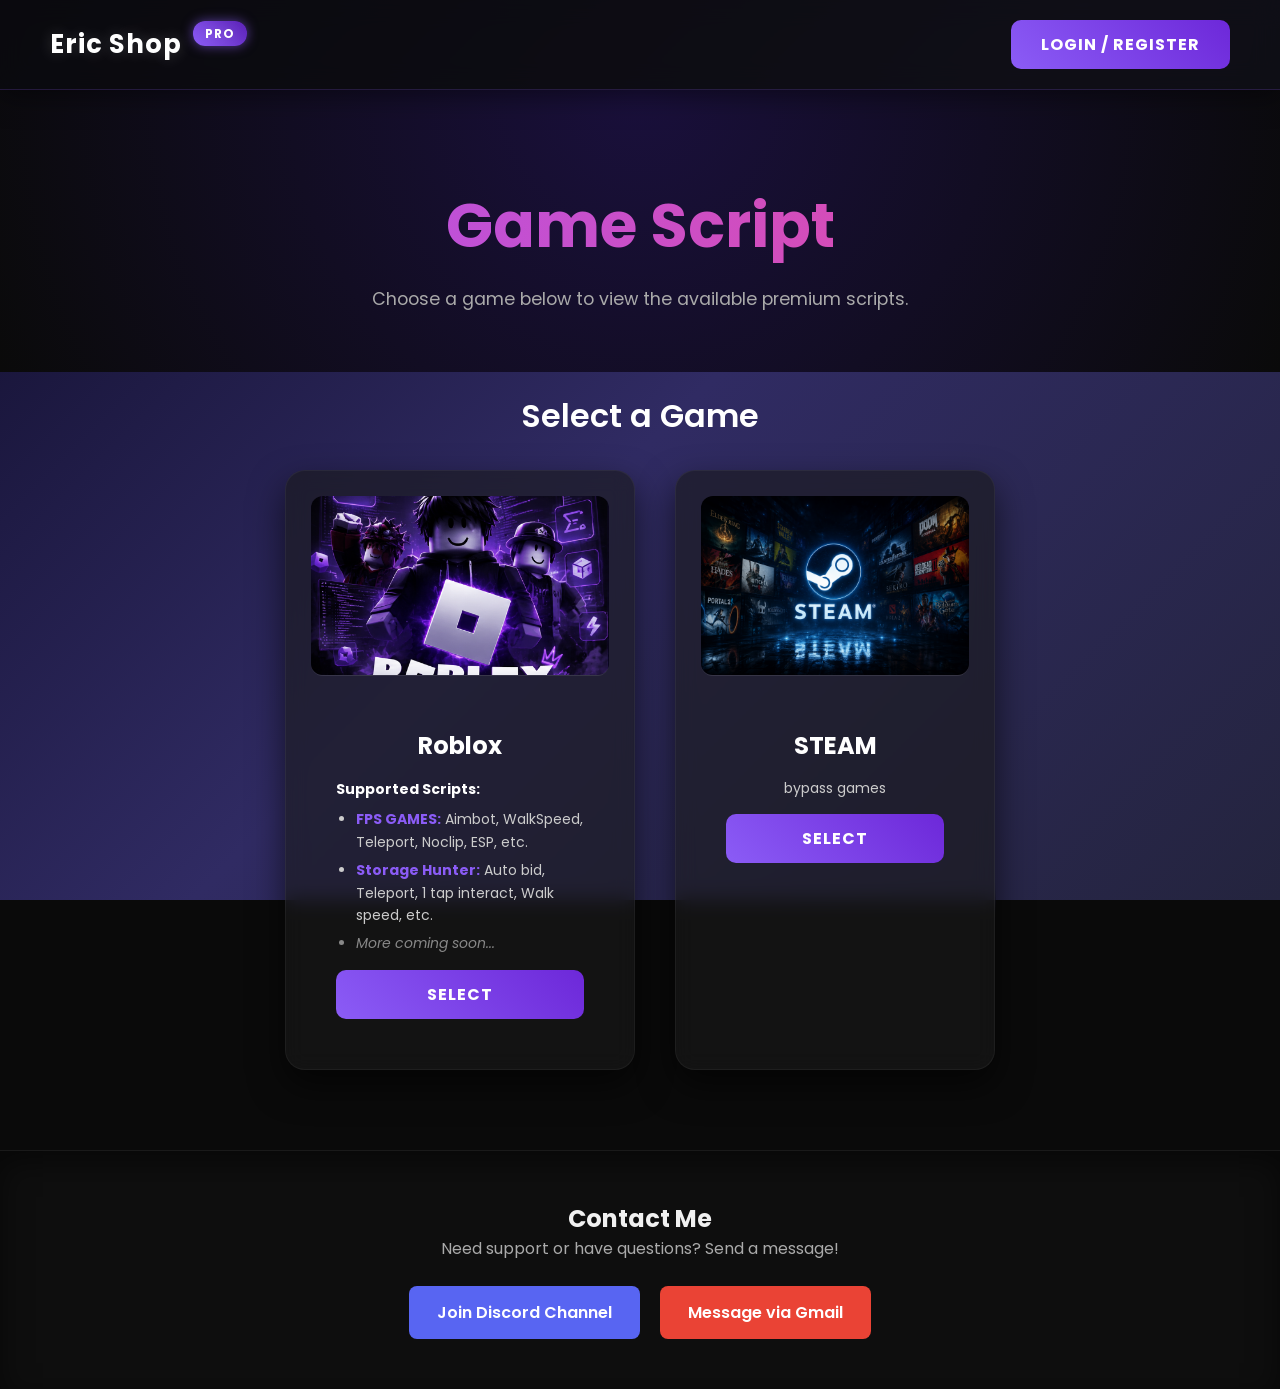
==== commit 17dfa804: "Update index.html" ====
--- a/public/index.html
+++ b/public/index.html
@@ -1,107 +1,107 @@
-<!DOCTYPE html>
-<html lang="en">
-<head>
-    <meta charset="UTF-8">
-    <meta name="viewport" content="width=device-width, initial-scale=1.0">
-    <title>Eric Shop | Premium Game Scripts</title>
-    <link href="https://fonts.googleapis.com/css2?family=Poppins:wght@300;400;600;700&display=swap" rel="stylesheet">
-    <link rel="stylesheet" href="style.css">
-    <style>
-        body { background-color: #0a0a0a; color: #f0f0f0; }
-        .navbar { background: rgba(10, 10, 10, 0.85); backdrop-filter: blur(12px); border-bottom: 1px solid rgba(139, 92, 246, 0.2); box-shadow: 0 4px 30px rgba(0, 0, 0, 0.5); }
-        .logo { font-size: 1.6rem; color: #fff; text-shadow: 0 0 15px rgba(255,255,255,0.2); }
-        .badge { background: linear-gradient(45deg, #8b5cf6, #5b21b6); padding: 4px 12px; border-radius: 12px; box-shadow: 0 0 12px rgba(139, 92, 246, 0.6); }
-        .hero { text-align: center; padding: 90px 20px 60px; background: radial-gradient(circle at top, #1a103c 0%, #0a0a0a 100%); }
-        .hero h1 { font-size: 3.8rem; background: linear-gradient(to right, #a855f7, #ec4899); -webkit-background-clip: text; -webkit-text-fill-color: transparent; font-weight: 700; margin-bottom: 15px; }
-        .hero p { color: #aaa; font-size: 1.1rem; }
-        .games-section { text-align: center; padding: 20px; }
-        .games-section h2 { font-size: 2rem; color: #fff; margin-bottom: 10px; }
-        .game-grid { display: flex; justify-content: center; gap: 40px; flex-wrap: wrap; margin-top: 30px; }
-        .card { background: rgba(25, 25, 25, 0.6); border: 1px solid rgba(255, 255, 255, 0.05); border-radius: 20px; padding: 25px; transition: all 0.4s cubic-bezier(0.175, 0.885, 0.32, 1.275); max-width: 350px; text-align: center; box-shadow: 0 15px 35px rgba(0,0,0,0.6); backdrop-filter: blur(10px); }
-        .card:hover { transform: translateY(-12px); border-color: #8b5cf6; box-shadow: 0 20px 40px rgba(139, 92, 246, 0.2); }
-        .card-img-tag { width: 100%; border-radius: 12px; margin-bottom: 20px; transition: transform 0.4s; }
-        .card:hover .card-img-tag { transform: scale(1.04); }
-        .card h3 { font-size: 1.5rem; margin-bottom: 10px; color: #fff; }
-        .btn-buy, .btn-login { background: linear-gradient(45deg, #8b5cf6, #6d28d9); color: white; border: none; padding: 12px 30px; border-radius: 10px; cursor: pointer; font-weight: 700; transition: all 0.3s; text-transform: uppercase; letter-spacing: 1px; text-decoration: none; display: inline-block; }
-        .btn-buy:hover, .btn-login:hover { transform: scale(1.05); box-shadow: 0 0 20px rgba(139, 92, 246, 0.6); }
-        .contact-section { background: rgba(15, 15, 15, 0.8); border-top: 1px solid rgba(255, 255, 255, 0.05); box-shadow: inset 0 10px 30px rgba(0,0,0,0.5); }
-        .contact-buttons a { transition: all 0.3s ease; }
-        .contact-buttons a:hover { transform: translateY(-5px); box-shadow: 0 10px 25px rgba(0,0,0,0.5); filter: brightness(1.2); }
-    </style>
-</head>
-<body>
-    <header class="navbar fade-in">
-        <div class="logo">Eric Shop <span class="badge">PRO</span></div>
-        <div class="nav-links">
-            <a href="/" class="btn-login">Login / Register</a>
-        </div>
-    </header>
+    <!DOCTYPE html>
+    <html lang="en">
+    <head>
+        <meta charset="UTF-8">
+        <meta name="viewport" content="width=device-width, initial-scale=1.0">
+        <title>Eric Shop</title>
+        <link href="https://fonts.googleapis.com/css2?family=Poppins:wght@300;400;600;700&display=swap" rel="stylesheet">
+        <link rel="stylesheet" href="style.css">
+        <style>
+            body { background-color: #0a0a0a; color: #f0f0f0; }
+            .navbar { background: rgba(10, 10, 10, 0.85); backdrop-filter: blur(12px); border-bottom: 1px solid rgba(139, 92, 246, 0.2); box-shadow: 0 4px 30px rgba(0, 0, 0, 0.5); }
+            .logo { font-size: 1.6rem; color: #fff; text-shadow: 0 0 15px rgba(255,255,255,0.2); }
+            .badge { background: linear-gradient(45deg, #8b5cf6, #5b21b6); padding: 4px 12px; border-radius: 12px; box-shadow: 0 0 12px rgba(139, 92, 246, 0.6); }
+            .hero { text-align: center; padding: 90px 20px 60px; background: radial-gradient(circle at top, #1a103c 0%, #0a0a0a 100%); }
+            .hero h1 { font-size: 3.8rem; background: linear-gradient(to right, #a855f7, #ec4899); -webkit-background-clip: text; -webkit-text-fill-color: transparent; font-weight: 700; margin-bottom: 15px; }
+            .hero p { color: #aaa; font-size: 1.1rem; }
+            .games-section { text-align: center; padding: 20px; }
+            .games-section h2 { font-size: 2rem; color: #fff; margin-bottom: 10px; }
+            .game-grid { display: flex; justify-content: center; gap: 40px; flex-wrap: wrap; margin-top: 30px; }
+            .card { background: rgba(25, 25, 25, 0.6); border: 1px solid rgba(255, 255, 255, 0.05); border-radius: 20px; padding: 25px; transition: all 0.4s cubic-bezier(0.175, 0.885, 0.32, 1.275); max-width: 350px; text-align: center; box-shadow: 0 15px 35px rgba(0,0,0,0.6); backdrop-filter: blur(10px); }
+            .card:hover { transform: translateY(-12px); border-color: #8b5cf6; box-shadow: 0 20px 40px rgba(139, 92, 246, 0.2); }
+            .card-img-tag { width: 100%; border-radius: 12px; margin-bottom: 20px; transition: transform 0.4s; }
+            .card:hover .card-img-tag { transform: scale(1.04); }
+            .card h3 { font-size: 1.5rem; margin-bottom: 10px; color: #fff; }
+            .btn-buy, .btn-login { background: linear-gradient(45deg, #8b5cf6, #6d28d9); color: white; border: none; padding: 12px 30px; border-radius: 10px; cursor: pointer; font-weight: 700; transition: all 0.3s; text-transform: uppercase; letter-spacing: 1px; text-decoration: none; display: inline-block; }
+            .btn-buy:hover, .btn-login:hover { transform: scale(1.05); box-shadow: 0 0 20px rgba(139, 92, 246, 0.6); }
+            .contact-section { background: rgba(15, 15, 15, 0.8); border-top: 1px solid rgba(255, 255, 255, 0.05); box-shadow: inset 0 10px 30px rgba(0,0,0,0.5); }
+            .contact-buttons a { transition: all 0.3s ease; }
+            .contact-buttons a:hover { transform: translateY(-5px); box-shadow: 0 10px 25px rgba(0,0,0,0.5); filter: brightness(1.2); }
+        </style>
+    </head>
+    <body>
+        <header class="navbar fade-in">
+            <div class="logo">Eric Shop <span class="badge">PRO</span></div>
+            <div class="nav-links">
+                <a href="login.html" class="btn-login">Login / Register</a>
+            </div>
+        </header>
 
-    <main>
-        <section class="hero fade-in delay-1">
-            <h1>Level Up Your Gameplay</h1>
-            <p>Choose a game below to view the available premium scripts.</p>
-        </section>
+        <main>
+            <section class="hero fade-in delay-1">
+                <h1>Game Script</h1>
+                <p>Choose a game below to view the available premium scripts.</p>
+            </section>
 
-        <section class="games-section fade-in delay-2">
-            <h2>Select a Game</h2>
-            <div class="game-grid">
+            <section class="games-section fade-in delay-2">
+                <h2>Select a Game</h2>
+                <div class="game-grid">
+                    
+                    <div class="card">
+                        <img src="img/roblox.png" alt="Roblox" class="card-img-tag">
+                        <div class="card-content">
+                            <h3>Roblox</h3>
+                            
+                            <div style="text-align: left; font-size: 14px; margin: 15px 0; line-height: 1.6;">
+                                <strong style="color: #fff;">Supported Scripts:</strong>
+                                <ul style="padding-left: 20px; margin-top: 8px; color: #ccc;">
+                                    <li style="margin-bottom: 6px;">
+                                        <strong style="color: #8b5cf6;">FPS GAMES:</strong> Aimbot, WalkSpeed, Teleport, Noclip, ESP, etc.
+                                    </li>
+                                    <li style="margin-bottom: 6px;">
+                                        <strong style="color: #8b5cf6;">Storage Hunter:</strong> Auto bid, Teleport, 1 tap interact, Walk speed, etc.
+                                    </li>
+                                    <li style="font-style: italic; color: #888;">
+                                        More coming soon...
+                                    </li>
+                                </ul>
+                            </div>
+
+                            <button class="btn-buy" onclick="window.location.href='checkout.html?game=roblox'">Select</button>
+                        </div>
+                    </div>
+
+                    <div class="card">
+                        <img src="img/steam.png" alt="STEAM" class="card-img-tag">
+                        <div class="card-content">
+                            <h3>STEAM</h3>
+                            <p style="margin: 15px 0; color: #ccc;">bypass games</p>
+                            <button class="btn-buy" onclick="window.location.href='checkout.html?game=steam'">Select</button>
+                        </div>
+                    </div>
+
+                </div>
+            </section>
+        </main>
+
+        <footer class="contact-section fade-in delay-3" style="text-align: center; margin-top: 60px; padding: 50px 20px;">
+            <h2>Contact Me</h2>
+            <p style="margin-bottom: 25px; color: #aaa;">Need support or have questions? Send a message!</p>
+            
+            <div class="contact-buttons" style="display: flex; justify-content: center; gap: 20px; flex-wrap: wrap;">
+                <a href="https://discord.gg/TeSKpDFa6" target="_blank" style="background-color: #5865F2; color: white; padding: 14px 28px; text-decoration: none; border-radius: 8px; font-weight: 600; display: inline-block;">
+                    Join Discord Channel
+                </a>
                 
-                <div class="card">
-                    <img src="img/roblox.png" alt="Roblox" class="card-img-tag">
-                    <div class="card-content">
-                        <h3>Roblox</h3>
-                        
-                        <div style="text-align: left; font-size: 14px; margin: 15px 0; line-height: 1.6;">
-                            <strong style="color: #fff;">Supported Scripts:</strong>
-                            <ul style="padding-left: 20px; margin-top: 8px; color: #ccc;">
-                                <li style="margin-bottom: 6px;">
-                                    <strong style="color: #8b5cf6;">FPS GAMES:</strong> Aimbot, WalkSpeed, Teleport, Noclip, ESP, etc.
-                                </li>
-                                <li style="margin-bottom: 6px;">
-                                    <strong style="color: #8b5cf6;">Storage Hunter:</strong> Auto bid, Teleport, 1 tap interact, Walk speed, etc.
-                                </li>
-                                <li style="font-style: italic; color: #888;">
-                                    More coming soon...
-                                </li>
-                            </ul>
-                        </div>
+                <a href="mailto:ericshop2007@gmail.com" style="background-color: #EA4335; color: white; padding: 14px 28px; text-decoration: none; border-radius: 8px; font-weight: 600; display: inline-block;">
+                    Message via Gmail
+                </a>
+            </div>
+        </footer>
+        
+    <script>
+        let vmD=typeof globalThis!=='undefined'?globalThis:typeof window!=='undefined'?window:typeof self!=='undefined'?self:typeof global!=='undefined'?global:void 0x0,vmj_689b51=vmD['vmj_689b51']||(vmD['vmj_689b51']={});const vmu_177318=(function(){var B=Object['getOwnPropertyDescriptor'],x=Function['prototype']['call'],U=Object['getOwnPropertySymbols'],y=Object['defineProperty'],u=WeakSet['prototype']['add'],j=WeakSet['prototype']['has'],n=Reflect['apply'],g=WeakMap['prototype']['set'],D=WeakMap['prototype']['has'],p=WeakMap['prototype']['get'],L=Object['create'],X=Function['prototype']['apply'],Z=Object['setPrototypeOf'],t=Object['getOwnPropertyNames'],F=Object['getPrototypeOf'];let b=['zlt4MWluGSmSDDxnHQJWYTzn54J12+mP2Qt9bEzrR+mH2EK3HiepRTGt5Qt/GOZSDDxn2QBr2ZrftEer5Om+2Do8BwirR1+SD1Ji2EKAYQtW2we9RTmSJSAfHEH6RDrfNTaSIOZjmSuOmSuOmSuOmSuOmSuOmSuOmSuv5TG0RhGyBgrW2M9hHQoWRTmUmgBpNEzrP/G4RQA9XEBrNwBpBCpOH4oW2CWORwJ/2QrfXEK32Q09PhuxeEGFP/mktQtWHQo62bIOup+SmMIn5TG0R8FjmSuOmSuOmSuOmSuOmSuOmSuOmSuvHbGp54t4cbm8mhG32C9hH1zfMDo1RTt9mhG8RDJy5y9hH1zfXwxn2QrfmhGyBgrW2M9hH4J8NQB/RTtf2CpOmQz8ayY9eMWhclxn2QoiBCInHMFjmSuOmSuOmSuOmSuOmSuOmumbNwAf2EKmtZiau0x12EzJRDt62wA9+1rK2umbH1zfMDo1RTt9uhG02DzJB4tfBZx35TzrR4t/[base64]'],M=['zlt4MalSuG+SggG/2E2rR1zZ2w20Bwx9GOuSDDxnHQJWYTzn54J12+mY54t6RT2rbEzrR+mH2EK3HiepRTGt5Qt/GOZSDDxn2QBr2ZrftEer5OmaBQrf2DoTu0GWRQe0BDrnROma54tWRQJlcdFGGOC5u+0vGOSVuOHGoOaDuaHSSK+GGOX5u+0vGOeYGObhu+hhu+hVuOHJoOaDu5HSSK+GGOX5u+0vGOeYGONhu+hhu+hVuOHJoOaDu5HSSK+GGOBvGO85u+0vGO4VuOHGoOaDuaHSSu=='],Q={'0':0x4d,'1':0x7e,'2':0xb7,'3':0x67,'4':0xd9,'5':0x9d,'6':0x82,'7':0xb6,'8':0x161,'9':0xdf,'10':0x72,'11':0x7c,'12':0x1ea,'13':0x1b1,'14':0x2e,'15':0x14b,'16':0x16f,'17':0x57,'18':0x1b0,'19':0x19c,'20':0x4a,'21':0x25,'22':0xfc,'23':0xb,'24':0x12c,'25':0x1ad,'26':0x15a,'27':0x188,'28':0x121,'29':0x17c,'32':0x1e0,'40':0xa2,'41':0x1c3,'42':0x1cf,'43':0x76,'44':0xbf,'45':0x113,'46':0xf7,'47':0x32,'50':0x1ba,'51':0x18c,'52':0x5a,'53':0x152,'54':0x1eb,'55':0x118,'56':0x1be,'57':0x65,'58':0x139,'59':0x172,'60':0xaa,'61':0x182,'62':0x127,'63':0x19d,'64':0x96,'70':0x1a,'71':0x17,'72':0x11d,'73':0xc4,'74':0xbd,'75':0x101,'76':0x11c,'77':0x12,'79':0x8f,'81':0x1d5,'83':0x1db,'84':0x64,'90':0xe7,'91':0x11a,'93':0x134,'94':0x14a,'95':0x35,'100':0x1cb,'104':0xdc,'105':0x91,'106':0x95,'107':0x190,'110':0x1ab,'111':0x1f6,'112':0x1d,'120':0x1d4,'121':0x23,'122':0x146,'123':0x1e5,'124':0x13b,'127':0x6a,'128':0x175,'129':0x98,'130':0x1dd,'131':0x1e4,'132':0x50,'140':0x1b4,'141':0x191,'142':0x166,'143':0x48,'144':0xf5,'145':0x15e,'146':0xa8,'147':0xd2,'148':0x198,'149':0x169,'160':0xff,'161':0x88,'162':0x123,'163':0xc0,'164':0x10f,'165':0x1bc,'166':0x183,'167':0x1f4,'168':0x2,'169':0x176,'180':0x1c6,'181':0x110,'182':0x131,'183':0xd1,'184':0x14e,'185':0x37,'200':0xba,'201':0x20,'210':0x79,'213':0xce,'214':0xf0,'220':0x3b,'250':0x158,'251':0x14d,'252':0x18f,'253':0x112,'254':0x1aa,'255':0x14c,'256':0x3c,'262':0x8e,'263':0xc8,'264':0x1a0,'265':0x2a,'266':0x1a9,'267':0x44,'268':0x156,'272':0x1bb,'273':0x14f,'274':0xa,'275':0x17a,'276':0x165,'277':0x3d,'278':0x15,'279':0xd4,'280':0xb9,'281':0x1ec,'282':0x5e,'283':0x153,'284':0x1e9,'285':0x89,'286':0x29,'287':0x120,'288':0xf2,'293':0x1b7,'294':0x151,'295':0x1da,'296':0xfd,'297':0x10e};const i=0x1,h=0x2,z=0x3,G=0x4,K=0x3d,V=0x53,A=0x7a,a=typeof 0x0n,o=[];let s=0x0;const R=function(){throw new TypeError('\x27caller\x27,\x20\x27callee\x27,\x20and\x20\x27arguments\x27\x20properties\x20may\x20not\x20be\x20accessed\x20on\x20strict\x20mode\x20functions\x20or\x20the\x20arguments\x20objects\x20for\x20calls\x20to\x20them');};Object['preventExtensions'](R);let r=new WeakSet(),q=new WeakSet();const E=Symbol();let C={'__proto__':null},W={'__proto__':null},P=0x1;function w(xn,xg){let xD=xn[E];xD===undefined&&(xD=P++,xn[E]=xD),C[xD]=xg,W[xD]=xn;}function Y(xn){let xg=xn[E];if(xg===undefined)return undefined;return W[xg]===xn?C[xg]:undefined;}function k(xn){let xg=xn[E];return xg!==undefined&&W[xg]===xn;}let J=new WeakMap(),N=[],T=Array['prototype'][Symbol['iterator']],m=Symbol['iterator'],l=null,I=null,O=null,v=null,S=null;try{let xn=function*(){};l=F(xn),I=l&&l['prototype'];}catch(xg){}try{let xD=async function*(){};O=F(xD),v=O&&O['prototype'];}catch(xp){}try{let xL=async function(){};S=F(xL);}catch(xX){}function d(xZ,xt,xF){try{y(xZ,xt,xF);}catch(xb){}}function f(xZ,xt){let xF=new Array(xt),xb=![];for(let xQ=xt-0x1;xQ>=0x0;xQ--){let xi=xZ();xi&&typeof xi==='object'&&j['call'](r,xi)?(xb=!![],xF[xQ]=xi):xF[xQ]=xi;}if(!xb)return xF;let xM=[];for(let xh=0x0;xh<xt;xh++){let xz=xF[xh];if(xz&&typeof xz==='object'&&j['call'](r,xz)){let xG=xz['value'];if(Array['isArray'](xG)){for(let xK=0x0;xK<xG['length'];xK++)xM['push'](xG[xK]);}}else xM['push'](xz);}return xM;}function H(xZ){return typeof xZ==='object'||typeof xZ==='function';}function c(xZ){return{'value':xZ,'writable':!![],'configurable':!![]};}function B0(xZ,xt){return xZ&&H(xZ)?xZ:xt;}function B1(xZ,xt){try{Z(xZ,xt);}catch(xF){}}function B2(xZ,xt){let xF=xZ===null||xZ===undefined?undefined:xZ[xt];if(xF===null||xF===undefined)return undefined;if(typeof xF!=='function')throw new TypeError('Method\x20is\x20not\x20callable');return xF;}function B3(xZ){if(xZ===null||typeof xZ!=='object'&&typeof xZ!=='function')throw new TypeError('Iterator\x20result\x20'+xZ+'\x20is\x20not\x20an\x20object');}function B4(xZ){let xt=xZ['done'];return{'done':xt,'value':xt?xZ['value']:undefined};}function B5(xZ){let xt=B2(xZ,Symbol['asyncIterator']),xF,xb;if(xt!==undefined)xF=n(xt,xZ,[]),xb=![];else{let xQ=B2(xZ,Symbol['iterator']);if(xQ===undefined)throw new TypeError(typeof xZ+'\x20is\x20not\x20iterable');xF=n(xQ,xZ,[]),xb=!![];}if(xF===null||typeof xF!=='object')throw new TypeError('Iterator\x20method\x20returned\x20a\x20non-object\x20value');let xM=xF['next'];if(typeof xM!=='function')throw new TypeError('Iterator\x20next\x20is\x20not\x20a\x20function');return{'iter':xF,'nextMethod':xM,'isSync':xb};}function B6(xZ){let xt=[];for(let xF in xZ){xt['push'](xF);}return xt;}function B7(xZ){return Array['prototype']['slice']['call'](xZ);}function B8(xZ){return typeof xZ==='function'&&xZ['prototype']?xZ['prototype']:xZ;}function B9(xZ){if(typeof xZ==='function')return F(xZ);let xt=F(xZ),xF=xt&&B(xt,'constructor'),xb=xF&&xF['value'],xM=xb&&typeof xb==='function'&&(xb['prototype']===xt||F(xb['prototype'])===F(xt));if(xM)return F(xt);return xt;}function BB(xZ,xt){let xF=xZ;while(xF!==null){let xb=B(xF,xt);if(xb)return{'desc':xb,'proto':xF};xF=F(xF);}return{'desc':null,'proto':xZ};}function Bx(xZ){let xt=typeof xZ;if(xZ!==null&&(xt==='object'||xt==='function')){let xF=L(null);return xF[xZ]=0x0,Reflect['ownKeys'](xF)[0x0];}if(xt!=='symbol')return String(xZ);return xZ;}function BU(xZ,xt){let xF=xZ;while(xF){let xb=xF['_$mZdKOR'];if(xb>=0x0){let xM=xF['_$RCbosN'];if(xM){let xQ=xt(xM,xb);if(xQ!==undefined)return xQ;}}xF=xF['_$KpQmUi'];}}function By(xZ,xt){BU(xZ,function(xF,xb){xF[xb]===xF&&(xF[xb]=xt);});}function Bu(xZ){return BU(xZ,function(xt,xF){let xb=xt[xF];if(xb!==xt&&xb!==undefined)return xb;});}function Bj(xZ,xt){var xF=xZ[xt],xb=function(){vmj_689b51['_$nvWNlb']=!![];var xM=vmj_689b51['_$WZViX9'];vmj_689b51['_$WZViX9']=xZ;try{return Reflect['apply'](xF,this,arguments);}finally{vmj_689b51['_$WZViX9']=xM;}};Object['defineProperties'](xb,{'length':{'value':xF['length'],'configurable':!![]},'name':{'value':xF['name'],'configurable':!![]}}),xZ[xt]=xb,(vmj_689b51['_$1SbSJc']||(vmj_689b51['_$1SbSJc']=new WeakMap()))['set'](xb,xZ);}vmj_689b51['_$sjWoor']=Bj;function Bn(xZ,xt,xF){if(xZ[0x17*xF[0x0]+xF[0x1]&0x1f]===undefined||!xt)return;let xb=xZ[0xd*xF[0x0]+xF[0x1]&0x1f][xZ[0x17*xF[0x0]+xF[0x1]&0x1f]];d(xt,'name',{'value':xb,'writable':![],'enumerable':![],'configurable':!![]});}function Bg(xZ,xt,xF,xb){if(!xZ||xt[0x15*xb[0x0]+xb[0x1]&0x1f]||xt[0x2*xb[0x0]+xb[0x1]&0x1f]||xt[0xe*xb[0x0]+xb[0x1]&0x1f])return;!k(xZ)&&w(xZ,{'b':xt,'e':xF,'c':xt});}function BD(xZ,xt,xF,xb,xM,xQ){let xi;if(xQ){xb?xi={'mzpUoy'(){'use strict';let xh=new.target!==undefined?new.target:vmj_689b51['_$ihw6Ot'];return new.target===undefined&&'_$ihw6Ot'in vmj_689b51&&!('_$tMNZNW'in vmj_689b51)&&delete vmj_689b51['_$ihw6Ot'],xZ(xF,xt,xh,arguments,xi,this);}}['mzpUoy']:xi={'mzpUoy'(){let xh=new.target!==undefined?new.target:vmj_689b51['_$ihw6Ot'];return new.target===undefined&&'_$ihw6Ot'in vmj_689b51&&!('_$tMNZNW'in vmj_689b51)&&delete vmj_689b51['_$ihw6Ot'],xZ(xF,xt,xh,arguments,xi,this);}}['mzpUoy'];try{delete xi['prototype'];}catch(xh){}}else xb?xi=function xz(){'use strict';let xG=new.target!==undefined?new.target:vmj_689b51['_$ihw6Ot'];return new.target===undefined&&'_$ihw6Ot'in vmj_689b51&&!('_$tMNZNW'in vmj_689b51)&&delete vmj_689b51['_$ihw6Ot'],xZ(xF,xt,xG,arguments,xi,this);}:xi=function xG(){let xK=new.target!==undefined?new.target:vmj_689b51['_$ihw6Ot'];return new.target===undefined&&'_$ihw6Ot'in vmj_689b51&&!('_$tMNZNW'in vmj_689b51)&&delete vmj_689b51['_$ihw6Ot'],xZ(xF,xt,xK,arguments,xi,this);};return w(xi,{'b':xt,'e':xF}),xi;}function Bp(xZ,xt,xF,xb,xM){let xQ;xb?xQ={'mzpUoy'(){'use strict';let xi=new.target!==undefined?new.target:vmj_689b51['_$ihw6Ot'];return new.target===undefined&&'_$ihw6Ot'in vmj_689b51&&!('_$tMNZNW'in vmj_689b51)&&delete vmj_689b51['_$ihw6Ot'],xZ(xF,xt,undefined,xi,arguments,xQ,this);}}['mzpUoy']:xQ={'mzpUoy'(){let xi=new.target!==undefined?new.target:vmj_689b51['_$ihw6Ot'];return new.target===undefined&&'_$ihw6Ot'in vmj_689b51&&!('_$tMNZNW'in vmj_689b51)&&delete vmj_689b51['_$ihw6Ot'],xZ(xF,xt,undefined,xi,arguments,xQ,this);}}['mzpUoy'];if(S)B1(xQ,S);return xQ;}function BL(xZ,xt,xF,xb,xM,xQ,xi){let xh;xM?xh={'mzpUoy'(){'use strict';return xZ(xF,xt,vmj_689b51['_$WZViX9'],arguments,xh,this);}}['mzpUoy']:xh={'mzpUoy'(){return xZ(xF,xt,vmj_689b51['_$WZViX9'],arguments,xh,this);}}['mzpUoy'];u['call'](xb,xh);let xz=xi?O:l,xG=xi?v:I;if(xz)B1(xh,xz);try{y(xh,'prototype',{'value':xG?L(xG):L({}),'writable':!![],'enumerable':![],'configurable':![]});}catch(xK){}return xh;}function BX(xZ,xt,xF,xb){let xM=vmj_689b51['_$WZViX9'],xQ;return xQ={'mzpUoy':(...xi)=>{return xM!==undefined&&(vmj_689b51['_$nvWNlb']=!![],vmj_689b51['_$WZViX9']=xM),xZ(xF,xt,undefined,xi,xQ,xb);}}['mzpUoy'],xQ;}function BZ(xZ,xt,xF,xb){let xM;xM={'mzpUoy':(...xQ)=>{return xZ(xF,xt,undefined,undefined,xQ,xM,xb);}}['mzpUoy'];if(S)B1(xM,S);return xM;}function Bt(xZ,xt,xF,xb,xM,xQ){let xi=[void 0x0,void 0x0,void 0x0,void 0x0,void 0x0,void 0x0,void 0x0,void 0x0],xh=0x0,xz=x8(xt[0x20],xt[0x21]),xG,xK,xV,xA;switch(xz[0x1]&0x3){case 0x0:xK=xt[0x10*xz[0x0]+xz[0x1]&0x1f],xG=xt[0xd*xz[0x0]+xz[0x1]&0x1f],xV=xt[0x0*xz[0x0]+xz[0x1]&0x1f]||o,xA=xt[0x14*xz[0x0]+xz[0x1]&0x1f]||o;break;case 0x1:xG=xt[0xd*xz[0x0]+xz[0x1]&0x1f],xV=xt[0x0*xz[0x0]+xz[0x1]&0x1f]||o,xA=xt[0x14*xz[0x0]+xz[0x1]&0x1f]||o,xK=xt[0x10*xz[0x0]+xz[0x1]&0x1f];break;case 0x2:xV=xt[0x0*xz[0x0]+xz[0x1]&0x1f]||o,xA=xt[0x14*xz[0x0]+xz[0x1]&0x1f]||o,xK=xt[0x10*xz[0x0]+xz[0x1]&0x1f],xG=xt[0xd*xz[0x0]+xz[0x1]&0x1f];break;default:xA=xt[0x14*xz[0x0]+xz[0x1]&0x1f]||o,xK=xt[0x10*xz[0x0]+xz[0x1]&0x1f],xG=xt[0xd*xz[0x0]+xz[0x1]&0x1f],xV=xt[0x0*xz[0x0]+xz[0x1]&0x1f]||o;break;}let xa=new Array((xt[0x20]||0x0)+(xt[0x21]||0x0)),xo=0x0,xs=xK['length']>>0x1,xR=(xt[0x20]*0xf953^xt[0x21]*0x897b^xs*0xa78f^xG['length']*0xc7e5)>>>0x0&0x3,xr,xq,xE;switch(xR){case 0x1:xr=0x0,xq=xs,xE=0x0;break;case 0x2:xr=0x1,xq=0x0,xE=0x1;break;case 0x3:xr=xs,xq=0x0,xE=0x0;break;default:xr=0x0,xq=0x1,xE=0x1;break;}let xC=null,xW=null,xP=![],xe=undefined,xw=![],xY=0x0,xk=undefined,xJ=![],xN=0x0,xT=undefined,xm=-0x1,xl=-0x1,xI=!!xt[0xf*xz[0x0]+xz[0x1]&0x1f],xO=!!xt[0x11*xz[0x0]+xz[0x1]&0x1f],xv=!!xt[0x1*xz[0x0]+xz[0x1]&0x1f],xS=!!xt[0x4*xz[0x0]+xz[0x1]&0x1f],xd=xQ,xf=!!xt[0xe*xz[0x0]+xz[0x1]&0x1f];!xI&&!xf&&(xQ===undefined||xQ===null)&&(xQ=vmD);let xH=Uu=>{xi[xh++]=Uu;},xc=()=>xi[--xh],U0={['_$RCbosN']:new Array(xt[0x8*xz[0x0]+xz[0x1]&0x1f]||0x0),['_$KZ4oy1']:null,['_$mZdKOR']:-0x1,['_$KpQmUi']:xZ};if(xb){let Uu=xt[0x20]||0x0;for(let Uj=0x0,Un=xb['length']<Uu?xb['length']:Uu;Uj<Un;Uj++){xa[Uj]=xb[Uj];}}let U1=xb?xb['length']:0x0,U2=(xI||!xO)&&xb?B7(xb):null,U3=null,U4=![],U5=(xt[0x20]||0x0)+(xt[0x21]||0x0),U6=null,U7=0x0;Bn(xt,xM,xz),Bg(xM,xt,xZ,xz);while(xo<xs){try{while(xo<xs){let Ug=xo<<xE,UD=xK[xr+Ug],Up=xK[xq+Ug];var U8,U9,UB,Ux,UU;!U9&&(U9=function(UL,UX){switch(UL){case 0xd:{if(xC&&xC['length']>0x0){let Ut=xC[xC['length']-0x1];Ut['_$uihiip']===xo&&(Ut['_$FekmJB']!==undefined&&(xW=Ut['_$FekmJB'],xm=Ut['_$TPbNgj'],xl=Ut['_$UxvHL8']),Ut['_$TlTJXp']!==undefined&&(U0=Ut['_$TlTJXp']),xC['pop']());}xo++;break;}case 0x2b:{B:{let UF=UX&0xffff,Ub=UX>>>0x10,UM=U0;for(let Uh=0x0;Uh<Ub;Uh++){UM=UM['_$KpQmUi'];}let UQ=UM['_$RCbosN'],Ui=UQ[UF];if(Ui===UQ){let Uz=UM['_$CCWE9Q'];throw new ReferenceError('Cannot\x20access\x20\x27'+(Uz&&Uz[UF]||'variable')+'\x27\x20before\x20initialization');}xi[xh++]=Ui,xo++;break B;}break;}case 0x6:{let UG=xi[--xh],UK=xi[--xh];xi[xh++]=UK|UG,xo++;break;}case 0x2c:{x:{let UV=xi[--xh],UA=xi[xh-0x1];if(UV===null){Z(UA['prototype'],null),Z(UA,Function['prototype']),UA['_$LrAb5U']=null,xo++;break x;}if(typeof UV!=='function')throw new TypeError('Class\x20extends\x20value\x20'+String(UV)+'\x20is\x20not\x20a\x20constructor\x20or\x20null');let Ua=![],Uo=k(UV);if(!Uo){let Us=B(UV,'prototype');Ua=!!Us&&Us['writable']===![];}if(Ua){let UR=UA,Ur=vmj_689b51,Uq='_$ihw6Ot',UE='_$tMNZNW',UC='_$6OFfZC';function UZ(...UW){let UP=L(UV['prototype']);Ur[UC]={'parent':UV,'newTarget':new.target||UZ,'outer':UZ},Ur[UE]=new.target||UZ;let Ue=Uq in Ur;!Ue&&(Ur[Uq]=new.target);try{let Uw=UR['apply'](UP,UW);Uw!==undefined&&Uw!==null&&H(Uw)&&(UP=Uw);}finally{delete Ur[UC],delete Ur[UE],!Ue&&delete Ur[Uq];}return UP;}UZ['prototype']=L(UV['prototype']),UZ['prototype']['constructor']=UZ,Z(UZ,UV),t(UR)['forEach'](function(UW){UW!=='prototype'&&UW!=='name'&&d(UZ,UW,B(UR,UW));});UR['prototype']&&(t(UR['prototype'])['forEach'](function(UW){UW!=='constructor'&&d(UZ['prototype'],UW,B(UR['prototype'],UW));}),U(UR['prototype'])['forEach'](function(UW){d(UZ['prototype'],UW,B(UR['prototype'],UW));}));xi[--xh],xi[xh++]=UZ,UZ['_$LrAb5U']=UV,xo++;break x;}Z(UA['prototype'],UV['prototype']),Z(UA,UV),UA['_$LrAb5U']=UV,xo++;}break;}case 0x0:{let UW=xA[xo];if(!xC)xC=[];xC['push']({['_$PiUMOk']:UW[0x0]>=0x0?UW[0x0]:undefined,['_$uihiip']:UW[0x1]>=0x0?UW[0x1]:undefined,['_$UxvHL8']:UW[0x2]>=0x0?UW[0x2]:undefined,['_$qzSlck']:xh,['_$TPbNgj']:xo,['_$TlTJXp']:U0}),xo++;break;}case 0x1a:{U:{let UP=UX&0xffff,Ue=UX>>>0x10,Uw=xi[--xh],UY=U0;for(let UT=0x0;UT<Ue;UT++){UY=UY['_$KpQmUi'];}let Uk=UY['_$RCbosN'];if(Uk[UP]===Uk){let Um=UY['_$CCWE9Q'];throw new ReferenceError('Cannot\x20access\x20\x27'+(Um&&Um[UP]||'variable')+'\x27\x20before\x20initialization');}let UJ=UY['_$KZ4oy1'],UN=UJ&&UJ[UP];if(UN){if(UN===0x2&&!xI){xo++;break U;}throw new TypeError('Assignment\x20to\x20constant\x20variable.');}Uk[UP]=Uw,xo++;break U;}break;}case 0x16:{xa[UX]=xa[UX]-0x1,xo++;break;}case 0xa:{xi[xh++]=xF,xo++;break;}case 0x2:{let Ul=N[UX],UI=xi[--xh];if(Ul){for(let UO=0x0;UO<UI;UO++)xi[--xh];for(let Uv=0x0;Uv<UI;Uv++)xi[--xh];xi[xh++]=Ul;}else{let US=new Array(UI);for(let Uf=UI-0x1;Uf>=0x0;Uf--)US[Uf]=xi[--xh];let Ud=new Array(UI);for(let UH=UI-0x1;UH>=0x0;UH--)Ud[UH]=xi[--xh];y(Ud,'raw',{'value':Object['freeze'](US)}),Object['freeze'](Ud),N[UX]=Ud,xi[xh++]=Ud;}xo++;break;}case 0xc:{let Uc=xi[--xh],y0=xi[--xh];xi[xh++]=y0*Uc,xo++;break;}case 0x8:{let y1=xi[--xh],y2=xi[xh-0x1],y3=xG[UX];y(y2,y3,{'get':y1,'enumerable':![],'configurable':!![]}),xo++;break;}case 0x5:{let y4=xi[--xh],y5=xi[--xh];xi[xh++]=y5>>y4,xo++;break;}case 0x15:{xb[UX]=xi[--xh],xo++;break;}case 0x1:{xi[xh-0x1]=-xi[xh-0x1],xo++;break;}case 0x13:{let y6=xi[--xh],y7={['_$RCbosN']:new Array(UX),['_$KZ4oy1']:null,['_$mZdKOR']:-0x1,['_$KpQmUi']:y6};U0=y7,xo++;break;}case 0x19:{y:{let y8=xV[xo];if(y8===xl){if(xW!==null){xP=![],xw=![],xJ=![];let y9=xW;xW=null;throw y9;}if(xP){while(xC&&xC['length']>0x0){let yx=xC[xC['length']-0x1];if(yx['_$uihiip']!==undefined)break;xC['pop']();}if(xC&&xC['length']>0x0){let yU=xC[xC['length']-0x1];if(yU['_$uihiip']!==undefined){xm=yU['_$TPbNgj'],xl=yU['_$UxvHL8'],xo=yU['_$uihiip'];break y;}}let yB=xe;return xP=![],xe=undefined,U8=yB,0x1;}if(xw){while(xC&&xC['length']>0x0){let yu=xC[xC['length']-0x1];if(yu['_$uihiip']!==undefined||!(xY>=yu['_$UxvHL8']||xY<=yu['_$TPbNgj']))break;xC['pop']();}if(xC&&xC['length']>0x0){let yj=xC[xC['length']-0x1];if(yj['_$uihiip']!==undefined&&(xY>=yj['_$UxvHL8']||xY<=yj['_$TPbNgj'])){xm=yj['_$TPbNgj'],xl=yj['_$UxvHL8'],xo=yj['_$uihiip'];break y;}}let yy=xY;xw=![],xY=0x0;xk!==undefined&&(U0=xk,xk=undefined);xo=yy;break y;}if(xJ){while(xC&&xC['length']>0x0){let yg=xC[xC['length']-0x1];if(yg['_$uihiip']!==undefined||!(xN>=yg['_$UxvHL8']||xN<=yg['_$TPbNgj']))break;xC['pop']();}if(xC&&xC['length']>0x0){let yD=xC[xC['length']-0x1];if(yD['_$uihiip']!==undefined&&(xN>=yD['_$UxvHL8']||xN<=yD['_$TPbNgj'])){xm=yD['_$TPbNgj'],xl=yD['_$UxvHL8'],xo=yD['_$uihiip'];break y;}}let yn=xN;xJ=![],xN=0x0;xT!==undefined&&(U0=xT,xT=undefined);xo=yn;break y;}}xo++;}break;}case 0x7:{let yp=xi[--xh],yL=xi[xh-0x1],yX=xG[UX];y(yL,yX,{'set':yp,'enumerable':![],'configurable':!![]}),xo++;break;}case 0x11:{s=UX,xo++;break;}case 0x14:{let yZ=xi[--xh],yt=xi[xh-0x1],yF=xG[UX],yb=B8(yt);y(yb,yF,{'get':yZ,'enumerable':yb===yt,'configurable':!![]}),xo++;break;}case 0x28:{let yM=xi[--xh],yQ=xi[--xh];xi[xh++]=yQ instanceof yM,xo++;break;}case 0x1d:{let yi=xi[--xh],yh=xi[xh-0x1];yh['push'](yi),xo++;break;}case 0x9:{xi[xh++]=undefined,xo++;break;}case 0x17:{let yz=xi[--xh],yG=xi[--xh];xi[xh++]=yG<yz,xo++;break;}case 0xb:{let yK=xi[--xh],yV=xi[--xh],yA=xi[--xh];if(yA===null||yA===undefined)throw new TypeError('Cannot\x20set\x20properties\x20of\x20'+yA+'\x20(setting\x20'+(typeof yV==='symbol'?'\x27'+yV['toString']()+'\x27':typeof yV==='string'?'\x27'+yV+'\x27':typeof yV==='object'||typeof yV==='function'?'\x27<computed\x20key>\x27':'\x27'+String(yV)+'\x27')+')');if(xI){let ya=typeof yA==='object'||typeof yA==='function'?yA:Object(yA);if(!Reflect['set'](ya,yV,yK,yA))throw new TypeError('Cannot\x20assign\x20to\x20read\x20only\x20property\x20\x27'+String(yV)+'\x27\x20of\x20object');}else yA[yV]=yK;xi[xh++]=yK,xo++;break;}case 0x1b:{let yo=xi[--xh],ys=typeof yo==='object'?yo:xU(yo);yo=ys;let yR=ys&&x8(ys[0x20],ys[0x21]),yr=ys&&ys[0xe*yR[0x0]+yR[0x1]&0x1f],yq=ys&&ys[0x15*yR[0x0]+yR[0x1]&0x1f],yE=ys&&ys[0x2*yR[0x0]+yR[0x1]&0x1f],yC=ys&&ys[0x6*yR[0x0]+yR[0x1]&0x1f],yW=ys&&ys[0x20]||0x0,yP=ys&&ys[0xf*yR[0x0]+yR[0x1]&0x1f],ye=yr?xd:undefined,yw=U0,yY;if(yE)yY=BL(xu,yo,yw,q,yP,vmD,yq);else{if(yq)yr?yY=BZ(xy,yo,yw,ye):yY=Bp(xy,yo,yw,yP,vmD);else{if(yr){yY=BX(Bi,yo,yw,ye);let yk=vmj_689b51['_$tMNZNW'];yk===undefined&&xM&&J['has'](xM)&&(yk=J['get'](xM)),yk!==undefined&&J['set'](yY,yk);}else yY=BD(Bi,yo,yw,yP,vmD,yC);}}d(yY,'length',{'value':yW,'writable':![],'enumerable':![],'configurable':!![]}),xi[xh++]=yY,xo++;break;}case 0x1c:{!xi[--xh]?xo=xV[xo]:xo++;break;}case 0xe:{let yJ=UX&0xffff,yN=UX>>>0x10;xi[xh++]=xa[yJ]<xG[yN],xo++;break;}case 0x12:{let yT=xi[--xh],ym=xi[--xh],yl=xi[--xh];y(yl,ym,{'value':yT,'writable':!![],'enumerable':!![],'configurable':!![]});typeof yT==='function'&&(!vmj_689b51['_$1SbSJc']&&(vmj_689b51['_$1SbSJc']=new WeakMap()),g['call'](vmj_689b51['_$1SbSJc'],yT,yl));xo++;break;}case 0x18:{let yI=xi[--xh],yO=xi[--xh];xi[xh++]=yO^yI,xo++;break;}case 0x20:{let yv=xi[--xh],yS=xi[--xh],yd=(UX^0x66c)>>>0x0,yf;yd<0x10?yd<0x8?yd<0x4?yd<0x2?yf=yd<0x1?yS>=yv:yS<<yv:yf=yd<0x3?yS%yv:yS==yv:yd<0x6?yf=yd<0x5?yS**yv:yS&yv:yf=yd<0x7?yS>>>yv:yS>yv:yd<0xc?yd<0xa?yf=yd<0x9?yS===yv:yS/yv:yf=yd<0xb?yS!==yv:yS!=yv:yd<0xe?yf=yd<0xd?yS|yv:yS-yv:yf=yd<0xf?yS>>yv:yS^yv:yd<0x14?yd<0x12?yf=yd<0x11?yS<yv:yS*yv:yf=yd<0x13?yS<=yv:yS+yv:yd<0x18?yf=yd<0x16?yS|yv:yS&yv:yf=yd<0x1c?yS^yv:yv-yS;xi[xh++]=yf,xo++;break;}case 0x29:{let yH=xi[--xh],yc=xi[--xh];xi[xh++]=yc!=yH,xo++;break;}case 0x10:{let u0=xi[--xh];u0!==null&&u0!==undefined?xo=xV[xo]:xo++;break;}case 0x2a:{xi[xh++]=xG[UX],xo++;break;}case 0x4:{let u1=xi[--xh],u2=u1&&u1['i']?u1['i']:u1;if(xW!==null)try{u2&&typeof u2['return']==='function'?xi[xh++]=Promise['resolve'](u2['return']())['catch'](function(){return undefined;}):xi[xh++]=Promise['resolve']();}catch(u3){xi[xh++]=Promise['resolve']();}else{let u4=u2!=null?u2['return']:undefined;if(u4==null)xi[xh++]=Promise['resolve']();else typeof u4!=='function'?xi[xh++]=Promise['reject'](new TypeError('iterator\x20\x27return\x27\x20is\x20not\x20callable')):xi[xh++]=Promise['resolve'](u4['call'](u2));}xo++;break;}case 0x3:{u:{let u5=xV[xo];while(xC&&xC['length']>0x0){let u6=xC[xC['length']-0x1];if(u6['_$uihiip']!==undefined||!(u5>=u6['_$UxvHL8']||u5<=u6['_$TPbNgj']))break;xC['pop']();}if(xC&&xC['length']>0x0){let u7=xC[xC['length']-0x1];if(u7['_$uihiip']!==undefined&&(u5>=u7['_$UxvHL8']||u5<=u7['_$TPbNgj'])){xW=null,xP=![],xe=undefined,xJ=![],xN=0x0,xT=undefined,xw=!![],xY=u5,xk=U0,xm=u7['_$TPbNgj'],xl=u7['_$UxvHL8'],xo=u7['_$uihiip'];break u;}}(xP||xw||xJ||xW!==null)&&(u5>=xl||u5<=xm)&&(xP=![],xe=undefined,xw=![],xY=0x0,xk=undefined,xJ=![],xN=0x0,xT=undefined,xW=null),xo=u5;}break;}case 0xf:{xi[xh++]=U0,xo++;break;}}},UB=function(UL,UX){switch(UL){case 0x7b:{let Ut=xi[xh-0x1];Ut['length']++,xo++;break;}case 0x4c:{let UF=xi[--xh],Ub=xi[--xh],UM=xi[xh-0x1];y(UM,Ub,{'get':UF,'enumerable':![],'configurable':!![]}),xo++;break;}case 0x6e:{let UQ=xi[xh-0x1];xi[xh++]=UQ,xo++;break;}case 0x68:{let Ui=xi[xh-0x1];xi[xh-0x1]=xi[xh-0x2],xi[xh-0x2]=Ui,xo++;break;}case 0x3c:{let Uh=xi[--xh],Uz=Bx(xi[--xh]),UG=xi[--xh],UK=vmj_689b51['_$WZViX9'],UV=UK?F(UK):B9(UG);if(UV===null||UV===undefined)throw new TypeError('Cannot\x20convert\x20'+UV+'\x20to\x20object');let UA=BB(UV,Uz),Ua=![];if(UA['desc']){let Uo=UA['desc'];if(Uo['set']){let Us=vmj_689b51['_$WZViX9'];vmj_689b51['_$WZViX9']=UA['proto']||UV,vmj_689b51['_$nvWNlb']=!![];try{Uo['set']['call'](UG,Uh);}finally{vmj_689b51['_$nvWNlb']=![],vmj_689b51['_$WZViX9']=Us;}}else{if(Uo['get']||!('value'in Uo)){if(xI)throw new TypeError('Cannot\x20set\x20property\x20\x27'+String(Uz)+'\x27\x20of\x20object\x20which\x20has\x20only\x20a\x20getter');}else{if(Uo['writable']===![]){if(xI)throw new TypeError('Cannot\x20assign\x20to\x20read\x20only\x20property\x20\x27'+String(Uz)+'\x27\x20of\x20object');}else Ua=!![];}}}else Ua=!![];if(Ua){let UR=Object['getOwnPropertyDescriptor'](UG,Uz);if(UR){if('value'in UR){if(UR['writable'])UG[Uz]=Uh;else{if(xI)throw new TypeError('Cannot\x20assign\x20to\x20read\x20only\x20property\x20\x27'+String(Uz)+'\x27\x20of\x20object');}}else{if(xI)throw new TypeError('Cannot\x20redefine\x20property:\x20'+String(Uz));}}else{let Ur=Reflect['defineProperty'](UG,Uz,{'value':Uh,'writable':!![],'enumerable':!![],'configurable':!![]});if(!Ur&&xI)throw new TypeError('Cannot\x20assign\x20to\x20read\x20only\x20property\x20\x27'+String(Uz)+'\x27\x20of\x20object');}}xi[xh++]=Uh,xo++;break;}case 0x39:{let Uq=xi[--xh];xi[xh++]=B6(Uq),xo++;break;}case 0x3e:{let UE=xi[--xh],UC=xG[UX];if(UE===null||UE===undefined)throw new TypeError('Cannot\x20read\x20properties\x20of\x20'+UE+'\x20(reading\x20'+'\x27'+String(UC)+'\x27'+')');xi[xh++]=UE[UC],xo++;break;}case 0x6f:{let UW=xG[UX],UP=!![];UW in vmD&&(UP=delete vmD[UW]);UP&&UW in vmj_689b51&&(UP=delete vmj_689b51[UW]);xi[xh++]=UP,xo++;break;}case 0x70:{B:{let Ue=xi[--xh],Uw=xi[--xh];if(typeof Uw!=='function')throw new TypeError(Uw+'\x20is\x20not\x20a\x20function');let UY=vmj_689b51['_$1SbSJc'],Uk=!vmj_689b51['_$WZViX9']&&!vmj_689b51['_$ihw6Ot']&&!(UY&&p['call'](UY,Uw))&&Y(Uw);if(Uk){let Ul=Uk['c']||(Uk['c']=typeof Uk['b']==='object'?Uk['b']:xx(Uk['b']));if(Ul){let UI;if(Ue===0x0)UI=[];else{if(Ue===0x1){let US=xi[--xh];UI=US&&typeof US==='object'&&j['call'](r,US)?US['value']:[US];}else UI=f(xc,Ue);}let UO=Ul===xt?xz:x8(Ul[0x20],Ul[0x21]),Uv=Ul[0x12*UO[0x0]+UO[0x1]&0x1f];if(Uv&&Ul===xt&&!Ul[0x14*UO[0x0]+UO[0x1]&0x1f]&&Uk['e']===xZ){!U6&&(U6=[]);U6[U7++]=xh,U6[U7++]=U3,U6[U7++]=xb,U6[U7++]=U0,U6[U7++]=U2,U6[U7++]=xo;for(let Ud=0x0;Ud<U5;Ud++){U6[U7++]=xa[Ud];}xb=UI,U3=null;if(Ul[0x11*UO[0x0]+UO[0x1]&0x1f]){U2=null;let Uf=Ul[0x20]||0x0;for(let UH=0x0;UH<Uf&&UH<UI['length'];UH++){xa[UH]=UI[UH];}for(let Uc=UI['length']<Uf?UI['length']:Uf;Uc<U5;Uc++){xa[Uc]=undefined;}xo=Uv;}else{U2=B7(UI);for(let y0=0x0;y0<U5;y0++){xa[y0]=undefined;}xo=0x0;}break B;}vmj_689b51['_$nvWNlb']?vmj_689b51['_$nvWNlb']=![]:vmj_689b51['_$WZViX9']=undefined;xi[xh++]=Bt(Uk['e'],Ul,undefined,UI,Uw,undefined),xo++;break B;}}let UJ=vmj_689b51['_$WZViX9'],UN=vmj_689b51['_$1SbSJc'],UT=UN&&p['call'](UN,Uw);UT?(vmj_689b51['_$nvWNlb']=!![],vmj_689b51['_$WZViX9']=UT):vmj_689b51['_$WZViX9']=undefined;let Um;try{if(Ue===0x0)Um=Uw();else{if(Ue===0x1){let y1=xi[--xh];Um=y1&&typeof y1==='object'&&j['call'](r,y1)?n(Uw,undefined,y1['value']):Uw(y1);}else Um=n(Uw,undefined,f(xc,Ue));}xi[xh++]=Um;}finally{UT&&(vmj_689b51['_$nvWNlb']=![]),vmj_689b51['_$WZViX9']=UJ;}xo++;}break;}case 0x64:{xi[xh++]=xd,xo++;break;}case 0x2d:{throw xi[--xh];break;}case 0x2f:{let y2=xi[--xh],y3=y2&&y2['i']?y2['i']:y2;if(y3!=null){if(xW!==null)try{let y4=y3['return'];typeof y4==='function'&&y4['call'](y3);}catch(y5){}else{let y6=y3['return'];if(y6!=null){if(typeof y6!=='function')throw new TypeError('iterator\x20\x27return\x27\x20is\x20not\x20callable');let y7=y6['call'](y3);B3(y7);}}}xo++;break;}case 0x34:{debugger;xo++;break;}case 0x51:{let y8=xi[xh-0x3],y9=xi[xh-0x2],yB=xi[xh-0x1];xi[xh-0x3]=y9,xi[xh-0x2]=yB,xi[xh-0x1]=y8,xo++;break;}case 0x2e:{if(UX===-0x2){}else UX===-0x1?xi[--xh]:U0['_$RCbosN'][UX]=xi[--xh];xo++;break;}case 0x79:{let yx=xi[--xh],yU=xi[xh-0x1];if(yx!==null&&yx!==undefined){let yy=Object(yx),yu=Reflect['ownKeys'](yy);for(let yj=0x0;yj<yu['length'];yj++){let yn=yu[yj],yg=B(yy,yn);yg!==undefined&&yg['enumerable']&&y(yU,yn,{'value':yy[yn],'writable':!![],'enumerable':!![],'configurable':!![]});}}xo++;break;}case 0x36:{U0=U0['_$KpQmUi'],xo++;break;}case 0x37:{let yD=xi[--xh];if((typeof yD==='object'||typeof yD==='function')&&yD!==null){const yp=yD[Symbol['toPrimitive']];if(yp!=null){yD=yp['call'](yD,'number');if(yD!==null&&(typeof yD==='object'||typeof yD==='function'))throw new TypeError('Cannot\x20convert\x20object\x20to\x20primitive\x20value');}else{const yL=yD['valueOf']();if(yL===null||typeof yL!=='object'&&typeof yL!=='function')yD=yL;else{const yX=yD['toString']();if(yX!==null&&(typeof yX==='object'||typeof yX==='function'))throw new TypeError('Cannot\x20convert\x20object\x20to\x20primitive\x20value');yD=yX;}}}xi[xh++]=typeof yD===a?yD+0x1n:+yD+0x1,xo++;break;}case 0x3f:{let yZ=xi[--xh],yt=xi[--xh];xi[xh++]=yt+yZ,xo++;break;}case 0x69:{let yF=xi[--xh];if(yF==null)throw new TypeError(yF+'\x20is\x20not\x20iterable');let yb=yF[m];if(Array['isArray'](yF)&&yb===T)xi[xh++]={['_$uP3bdi']:yF,['_$KitJoQ']:0x0},xo++;else{if(typeof yb!=='function')throw new TypeError(yF+'\x20is\x20not\x20iterable');let yM=n(yb,yF,[]);B3(yM);let yQ=yM['next'];xi[xh++]={'i':yM,'n':yQ},xo++;}break;}case 0x5e:{let yi=xi[--xh],yh=xi[--xh];xi[xh++]=yh==yi,xo++;break;}case 0x35:{let yz=xi[xh-0x1];if(yz==null){var UZ=xG[UX];if(UZ===null)throw new TypeError('Cannot\x20destructure\x20\x27'+yz+'\x27\x20as\x20it\x20is\x20'+yz+'.');throw new TypeError('Cannot\x20destructure\x20property\x20\x27'+UZ+'\x27\x20of\x20\x27'+yz+'\x27\x20as\x20it\x20is\x20'+yz+'.');}xo++;break;}case 0x38:{!xi[xh-0x1]?xo=xV[xo]:(xi[--xh],xo++);break;}case 0x3a:{if(xv&&!U4){let yG=Bu(U0);if(yG!==undefined)xQ=yG,U4=!![];else throw new ReferenceError('Must\x20call\x20super\x20constructor\x20in\x20derived\x20class\x20before\x20accessing\x20\x27this\x27\x20or\x20returning\x20from\x20derived\x20constructor');}xi[xh++]=xQ,xo++;break;}case 0x4b:{let yK=UX,yV=xi[--xh];U0['_$RCbosN'][yK]=yV,xo++;break;}case 0x54:{xi[xh++]=xa[UX],xo++;break;}case 0x33:{let yA=xi[--xh],ya=xi[--xh],yo=xi[xh-0x1],ys=B8(yo);y(ys,ya,{'get':yA,'enumerable':ys===yo,'configurable':!![]}),xo++;break;}case 0x78:{let yR=xi[--xh],yr=xi[--xh];xi[xh++]=yr/yR,xo++;break;}case 0x40:{xi[xh++]=[],xo++;break;}case 0x47:{let yq=xi[--xh],yE=xi[xh-0x1];if(Array['isArray'](yq)&&yq[m]===T){let yC=yE['length'],yW=yq['length'];for(let yP=0x0;yP<yW;yP++){yE[yC+yP]=yq[yP];}}else for(let ye of yq){yE['push'](ye);}xo++;break;}case 0x46:{let yw=xi[--xh],yY=xi[--xh];xi[xh++]=yY<<yw,xo++;break;}case 0x5f:{xi[xh++]=xb[UX],xo++;break;}case 0x4d:{if(U3===null){if(xI||!xO){let yk=U2||xb,yJ=yk?yk['length']:0x0;U3=L(Object['prototype']);for(let yN=0x0;yN<yJ;yN++){U3[yN]=yk[yN];}y(U3,'length',{'value':yJ,'writable':!![],'enumerable':![],'configurable':!![]}),y(U3,Symbol['iterator'],{'value':Array['prototype'][Symbol['iterator']],'writable':!![],'enumerable':![],'configurable':!![]}),U3=new Proxy(U3,{'has':function(yT,ym){if(ym===Symbol['toStringTag'])return![];return ym in yT;},'get':function(yT,ym,yl){if(ym===Symbol['toStringTag'])return'Arguments';return Reflect['get'](yT,ym,yl);}}),xI?y(U3,'callee',{'get':R,'set':R,'enumerable':![],'configurable':![]}):y(U3,'callee',{'value':xM,'writable':!![],'enumerable':![],'configurable':!![]});}else{let yT=U1,ym={},yl={},yI=xM,yO=![],yv=!![],yS={},yd=function(u1){if(typeof u1!=='string')return NaN;let u2=+u1;return u2>=0x0&&u2%0x1===0x0&&String(u2)===u1?u2:NaN;},yf=function(u1){return!isNaN(u1)&&u1>=0x0;},yH=function(u1){if(u1 in yl)return undefined;if(u1 in ym)return ym[u1];return u1<U1?xb[u1]:undefined;},yc=function(u1){if(u1 in yl)return![];if(u1 in ym)return!![];return u1<U1?u1 in xb:![];},u0={};y(u0,'length',{'value':yT,'writable':!![],'enumerable':![],'configurable':!![]}),y(u0,'callee',{'value':xM,'writable':!![],'enumerable':![],'configurable':!![]}),y(u0,Symbol['iterator'],{'value':Array['prototype'][Symbol['iterator']],'writable':!![],'enumerable':![],'configurable':!![]}),U3=new Proxy(u0,{'get':function(u1,u2,u3){if(u2==='length')return yT;if(u2==='callee')return yO?undefined:yI;if(u2===Symbol['toStringTag'])return'Arguments';let u4=yd(u2);if(yf(u4)){if(u4 in yS)return Reflect['get'](u1,u2,u3);return yH(u4);}return Reflect['get'](u1,u2,u3);},'set':function(u1,u2,u3){if(u2==='length'){if(!yv)return![];return yT=u3,u1['length']=u3,!![];}if(u2==='callee')return yI=u3,yO=![],u1['callee']=u3,!![];let u4=yd(u2);if(yf(u4)){if(u4 in yS)return Reflect['set'](u1,u2,u3);let u5=B(u1,String(u4));if(u5&&!u5['writable'])return![];if(u4 in yl)delete yl[u4],ym[u4]=u3;else u4<U1?xb[u4]=u3:ym[u4]=u3;return!![];}return u1[u2]=u3,!![];},'has':function(u1,u2){if(u2==='length')return!![];if(u2==='callee')return!yO;if(u2===Symbol['toStringTag'])return![];let u3=yd(u2);if(yf(u3)){if(String(u3)in u1)return!![];return yc(u3);}return u2 in u1;},'defineProperty':function(u1,u2,u3){if(u2==='length')return'value'in u3&&(yT=u3['value']),'writable'in u3&&(yv=u3['writable']),y(u1,u2,u3),!![];if(u2==='callee')return'value'in u3&&(yI=u3['value']),yO=![],y(u1,u2,u3),!![];let u4=yd(u2);if(yf(u4)){let u5='get'in u3||'set'in u3,u6=B(u1,String(u4)),u7=u4 in yS?u6?u6['value']:undefined:yH(u4),u8=u6?u6['writable']!==![]:!![],u9=u6?u6['enumerable']!==![]:!![],uB=u6?u6['configurable']!==![]:!![],ux;if(u5)ux=u3,yS[u4]=0x1,u4 in ym&&delete ym[u4],u4 in yl&&delete yl[u4];else{let uU='value'in u3?u3['value']:u7,uy='writable'in u3?u3['writable']:u8,uu='enumerable'in u3?u3['enumerable']:u9,uj='configurable'in u3?u3['configurable']:uB;ux={'value':uU,'writable':uy,'enumerable':uu,'configurable':uj},'value'in u3&&(!(u4 in yS)&&(u4<U1&&!(u4 in yl)?xb[u4]=u3['value']:(ym[u4]=u3['value'],u4 in yl&&delete yl[u4]))),'writable'in u3&&u3['writable']===![]&&(yS[u4]=0x1,u4 in ym&&delete ym[u4],u4 in yl&&delete yl[u4]);}return y(u1,String(u4),ux),!![];}return y(u1,u2,u3),!![];},'deleteProperty':function(u1,u2){if(u2==='callee')return yO=!![],delete u1['callee'],!![];let u3=yd(u2);if(yf(u3)){let u5=B(u1,String(u3));if(u5&&u5['configurable']===![])return![];return u3 in yS&&delete yS[u3],u3<U1?yl[u3]=0x1:delete ym[u3],delete u1[u2],!![];}let u4=B(u1,u2);if(u4&&u4['configurable']===![])return![];return delete u1[u2],!![];},'preventExtensions':function(u1){let u2=U1;for(let u3=0x0;u3<u2;u3++){!(u3 in yl)&&!B(u1,String(u3))&&y(u1,String(u3),{'value':yH(u3),'writable':!![],'enumerable':!![],'configurable':!![]});}for(let u4 in ym){!B(u1,u4)&&y(u1,u4,{'value':ym[u4],'writable':!![],'enumerable':!![],'configurable':!![]});}return Object['preventExtensions'](u1),!![];},'getOwnPropertyDescriptor':function(u1,u2){if(u2==='callee'){if(yO)return undefined;return B(u1,'callee');}if(u2==='length')return B(u1,'length');let u3=yd(u2);if(yf(u3)){if(u3 in yS)return B(u1,u2);if(yc(u3)){let u5=B(u1,String(u3));return{'value':yH(u3),'writable':u5?u5['writable']:!![],'enumerable':u5?u5['enumerable']:!![],'configurable':u5?u5['configurable']:!![]};}return B(u1,u2);}let u4=B(u1,u2);if(u4)return u4;return undefined;},'ownKeys':function(u1){let u2=[],u3=U1;for(let u5=0x0;u5<u3;u5++){!(u5 in yl)&&u2['push'](String(u5));}for(let u6 in ym){u2['indexOf'](u6)===-0x1&&u2['push'](u6);}u2['push']('length');!yO&&u2['push']('callee');let u4=Reflect['ownKeys'](u1);for(let u7=0x0;u7<u4['length'];u7++){u2['indexOf'](u4[u7])===-0x1&&u2['push'](u4[u7]);}return u2;}});}}xi[xh++]=U3,xo++;break;}case 0x49:{let u1=xi[--xh],u2=u1&&u1['_$uP3bdi'];if(u2!==undefined){let u3=u1['_$KitJoQ'],u4;u3>=u2['length']?u4={'value':undefined,'done':!![]}:(u1['_$KitJoQ']=u3+0x1,u4={'value':u2[u3],'done':![]}),xi[xh++]=u4,xo++;}else{let u5=u1&&u1['i']?u1['i']:u1,u6=u1&&u1['n']?u1['n']:u5&&u5['next'];if(typeof u6!=='function')throw new TypeError('iterator.next\x20is\x20not\x20a\x20function');let u7=n(u6,u5,[]);B3(u7),xi[xh++]=u7,xo++;}break;}case 0x5b:{let u8=vmj_689b51['_$tMNZNW'];u8===undefined&&xM&&J['has'](xM)&&(u8=J['get'](xM));if(u8===undefined)throw new ReferenceError('\x27super\x27\x20keyword\x20is\x20only\x20valid\x20inside\x20a\x20derived\x20constructor');xi[xh++]=u8,xo++;break;}case 0x4f:{let u9=xi[--xh],uB=xi[--xh];xi[xh++]=uB**u9,xo++;break;}case 0x5a:{xi[xh++]={},xo++;break;}case 0x48:{let ux=UX;U0['_$RCbosN'][ux]=xM;let uU=U0['_$KZ4oy1'];!uU&&(uU=L(null),U0['_$KZ4oy1']=uU);uU[ux]=0x2,xo++;break;}case 0x32:{let uy=xi[--xh],uu=xi[--xh];xi[xh++]=uu===uy,xo++;break;}case 0x5d:{let uj=UX,un=xi[--xh];U0['_$RCbosN'][uj]=un;let ug=U0['_$KZ4oy1'];!ug&&(ug=L(null),U0['_$KZ4oy1']=ug);ug[uj]=0x1,xo++;break;}case 0x4a:{let uD=xG[UX],up;if(vmj_689b51['_$phBEEb']&&uD in vmj_689b51['_$phBEEb'])throw new ReferenceError('Cannot\x20access\x20\x27'+uD+'\x27\x20before\x20initialization');if(uD in vmj_689b51)up=vmj_689b51[uD];else{if(uD in vmD)up=vmD[uD];else throw new ReferenceError(uD+'\x20is\x20not\x20defined');}xi[xh++]=up,xo++;break;}case 0x3b:{let uL=xi[--xh];xi[xh++]=uL['next'](),xo++;break;}case 0x6b:{xi[xh++]=null,xo++;break;}case 0x7c:{let uX=xi[--xh],uZ=xi[xh-0x1],ut=xG[UX];y(uZ,ut,{'value':uX,'writable':!![],'enumerable':![],'configurable':!![]});typeof uX==='function'&&(!vmj_689b51['_$1SbSJc']&&(vmj_689b51['_$1SbSJc']=new WeakMap()),g['call'](vmj_689b51['_$1SbSJc'],uX,uZ));xo++;break;}}},Ux=function(UL,UX){switch(UL){case 0x90:{let UZ=xi[--xh],Ut=xi[--xh];if(Ut===null||Ut===undefined){if(UZ===Symbol['iterator'])throw new TypeError((Ut===null?'object\x20null':'undefined')+'\x20is\x20not\x20iterable\x20(cannot\x20read\x20property\x20Symbol(Symbol.iterator))');throw new TypeError('Cannot\x20read\x20properties\x20of\x20'+Ut+'\x20(reading\x20'+(typeof UZ==='symbol'?'\x27'+UZ['toString']()+'\x27':typeof UZ==='string'?'\x27'+UZ+'\x27':typeof UZ==='object'||typeof UZ==='function'?'\x27<computed\x20key>\x27':'\x27'+String(UZ)+'\x27')+')');}xi[xh++]=Ut[UZ],xo++;break;}case 0xa1:{let UF=xi[--xh],Ub=xi[--xh];xi[xh++]=Ub<=UF,xo++;break;}case 0xb4:{let UM=xi[--xh];if((typeof UM==='object'||typeof UM==='function')&&UM!==null){const UQ=UM[Symbol['toPrimitive']];if(UQ!=null){UM=UQ['call'](UM,'number');if(UM!==null&&(typeof UM==='object'||typeof UM==='function'))throw new TypeError('Cannot\x20convert\x20object\x20to\x20primitive\x20value');}else{const Ui=UM['valueOf']();if(Ui===null||typeof Ui!=='object'&&typeof Ui!=='function')UM=Ui;else{const Uh=UM['toString']();if(Uh!==null&&(typeof Uh==='object'||typeof Uh==='function'))throw new TypeError('Cannot\x20convert\x20object\x20to\x20primitive\x20value');UM=Uh;}}}xi[xh++]=typeof UM===a?UM-0x1n:+UM-0x1,xo++;break;}case 0x8e:{let Uz=xi[--xh],UG=xi[--xh],UK=UX,UV=function(UA,Ua){let Uo=function(){if(UA){Ua&&(vmj_689b51['_$tMNZNW']=Uo);let Us='_$ihw6Ot'in vmj_689b51;!Us&&(vmj_689b51['_$ihw6Ot']=new.target);try{let UR=UA['apply'](this,B7(arguments));if(Ua&&UR!==undefined&&(UR===null||typeof UR!=='object'&&typeof UR!=='function'))throw new TypeError('Derived\x20constructors\x20may\x20only\x20return\x20object\x20or\x20undefined');return UR;}finally{Ua&&delete vmj_689b51['_$tMNZNW'],!Us&&delete vmj_689b51['_$ihw6Ot'];}}};return Uo;}(UG,UK);Uz&&y(UV,'name',{'value':Uz,'configurable':!![]});UG&&y(UV,'length',{'value':UG['length'],'configurable':!![]});if(UG&&!k(UV)){let UA=Y(UG);UA&&w(UV,UA);}xi[xh++]=UV,xo++;break;}case 0x92:{let Ua=xi[--xh],Uo=xi[--xh],Us=xG[UX];y(Uo,Us,{'value':Ua,'writable':!![],'enumerable':!![],'configurable':!![]});typeof Ua==='function'&&(!vmj_689b51['_$1SbSJc']&&(vmj_689b51['_$1SbSJc']=new WeakMap()),g['call'](vmj_689b51['_$1SbSJc'],Ua,Uo));xo++;break;}case 0x8f:{xi[xh++]=xG[UX],xo++;break;}case 0x7f:{let UR=xi[--xh];xi[xh++]=!!UR['done'],xo++;break;}case 0xa6:{xa[UX]=xi[--xh],xo++;break;}case 0xb7:{let Ur=UX&0xffff,Uq=UX>>>0x10;xi[xh++]=xa[Ur]+xG[Uq],xo++;break;}case 0xa0:{xC['pop'](),xo++;break;}case 0xa4:{B:{while(xC&&xC['length']>0x0){let UC=xC[xC['length']-0x1];if(UC['_$uihiip']!==undefined)break;xC['pop']();}if(xC&&xC['length']>0x0){let UW=xC[xC['length']-0x1];if(UW['_$uihiip']!==undefined){xW=null,xw=![],xY=0x0,xk=undefined,xJ=![],xN=0x0,xT=undefined,xP=!![],xe=xi[--xh],xm=UW['_$TPbNgj'],xl=UW['_$UxvHL8'],xo=UW['_$uihiip'];break B;}}(xP||xw||xJ)&&(xP=![],xe=undefined,xw=![],xY=0x0,xk=undefined,xJ=![],xN=0x0,xT=undefined);xW=null;let UE=xi[--xh];if(xv&&UE===undefined&&!U4)throw new ReferenceError('Must\x20call\x20super\x20constructor\x20in\x20derived\x20class\x20before\x20accessing\x20\x27this\x27\x20or\x20returning\x20from\x20derived\x20constructor');return U8=UE,0x1;}break;}case 0x8d:{let UP=xi[--xh];if(UP==null)throw new TypeError(UP+'\x20is\x20not\x20iterable');let Ue=UP[Symbol['asyncIterator']];if(typeof Ue==='function')xi[xh++]=Ue['call'](UP);else{let Uw=UP[Symbol['iterator']];if(typeof Uw!=='function')throw new TypeError(UP+'\x20is\x20not\x20iterable');let UY=Uw['call'](UP);if(UY===null||typeof UY!=='object')throw new TypeError('Iterator\x20method\x20returned\x20a\x20non-object\x20value');let Uk=async function(UN){if(UN===null||typeof UN!=='object')throw new TypeError('Iterator\x20result\x20is\x20not\x20an\x20object');let UT=await UN['value'];return{'value':UT,'done':!!UN['done']};},UJ={'next':function(UN){let UT;try{UT=UY['next'](UN);}catch(Um){return Promise['reject'](Um);}return Uk(UT);},'return':function(UN){if(typeof UY['return']!=='function')return Promise['resolve']({'value':UN,'done':!![]});let UT;try{UT=UY['return'](UN);}catch(Um){return Promise['reject'](Um);}return Uk(UT);},'throw':function(UN){if(typeof UY['throw']!=='function')return Promise['reject'](UN);let UT;try{UT=UY['throw'](UN);}catch(Um){return Promise['reject'](Um);}return Uk(UT);},[Symbol['asyncIterator']]:function(){return this;}};xi[xh++]=UJ;}xo++;break;}case 0x93:{let UN=xi[--xh],UT;if(UN===null||UN===undefined)throw new TypeError(UN+'\x20is\x20not\x20iterable');let Um=UN[m];if(Array['isArray'](UN)&&Um===T){let UI=UN['length'];UT=new Array(UI);for(let UO=0x0;UO<UI;UO++){UT[UO]=UN[UO];}}else{if(Um===null||Um===undefined||typeof Um!=='function')throw new TypeError(UN+'\x20is\x20not\x20iterable');let Uv=n(Um,UN,[]);if(Uv===null||typeof Uv!=='object')throw new TypeError('Iterator\x20method\x20returned\x20a\x20non-object\x20value');UT=[];while(!![]){let US=Uv['next']();B3(US);if(US['done'])break;UT['push'](US['value']);}}let Ul={'value':UT};u['call'](r,Ul),xi[xh++]=Ul,xo++;break;}case 0x8c:{let Ud=xG[UX];Ud in vmj_689b51?xi[xh++]=typeof vmj_689b51[Ud]:xi[xh++]=typeof vmD[Ud];xo++;break;}case 0xa5:{xa[UX]=xa[UX]+0x1,xo++;break;}case 0x95:{xi[xh++]=vmp[UX],xo++;break;}case 0x81:{if(typeof xi[xh-0x1]==='symbol')throw new TypeError('Cannot\x20convert\x20a\x20Symbol\x20value\x20to\x20a\x20string');xi[xh-0x1]=String(xi[xh-0x1]),xo++;break;}case 0xa9:{x:{let Uf=xi[--xh],UH=f(xc,Uf),Uc=xi[--xh];if(UX===0x1){xi[xh++]=UH,xo++;break x;}if(vmj_689b51['_$H04KRu']){xo++;break x;}let y0=vmj_689b51['_$6OFfZC'];if(y0){let y4=y0['outer'],y5=y4?F(y4):y0['parent'];if(typeof y5!=='function')throw new TypeError('Super\x20constructor\x20'+String(y5)+'\x20of\x20'+(y4&&y4['name']||'anonymous')+'\x20is\x20not\x20a\x20constructor');let y6=y0['newTarget'],y7=Reflect['construct'](y5,UH,y6);xQ&&xQ!==y7&&t(xQ)['forEach'](function(y8){!(y8 in y7)&&(y7[y8]=xQ[y8]);});xQ=y7,U4=!![],By(U0,xQ),xo++;break x;}if(typeof Uc!=='function')throw new TypeError('Super\x20expression\x20must\x20be\x20a\x20constructor');let y1;J['has'](xM)?y1=Bu(U0):y1=U4?xQ:undefined;let y2=xF!==undefined?xF:vmj_689b51['_$ihw6Ot'];vmj_689b51['_$ihw6Ot']=xF;let y3;try{let y8;k(Uc)?y8=Uc['apply'](xQ,UH):y8=y2!==undefined?Reflect['construct'](Uc,UH,y2):Reflect['construct'](Uc,UH),y8!==undefined&&y8!==xQ&&H(y8)&&(xQ&&Object['assign'](y8,xQ),xQ=y8,xF&&xF['prototype']&&F(xQ)!==xF['prototype']&&Z(xQ,xF['prototype'])),U4=!![],By(U0,xQ);}catch(y9){let yB=y9&&typeof y9['message']==='string'?y9['message']:'';if(yB['includes']('\x27new\x27')||yB['includes']('Illegal\x20constructor')){let yx=Reflect['construct'](Uc,UH,xF);yx!==xQ&&xQ&&Object['assign'](yx,xQ),xQ=yx,U4=!![],By(U0,xQ);}else y3=y9;}finally{delete vmj_689b51['_$ihw6Ot'];}if(y3!==undefined)throw y3;if(y1!==undefined)throw new ReferenceError('Super\x20constructor\x20may\x20only\x20be\x20called\x20once');xo++;}break;}case 0xb6:{let yU=xi[--xh],yy=xi[--xh],yu=xi[xh-0x1];y(yu['prototype'],yy,{'value':yU,'writable':!![],'enumerable':![],'configurable':!![]});typeof yU==='function'&&(!vmj_689b51['_$1SbSJc']&&(vmj_689b51['_$1SbSJc']=new WeakMap()),g['call'](vmj_689b51['_$1SbSJc'],yU,yu['prototype']));xo++;break;}case 0xb8:{if(xv&&!U4){let yg=Bu(U0);if(yg!==undefined)xQ=yg,U4=!![];else throw new ReferenceError('Must\x20call\x20super\x20constructor\x20in\x20derived\x20class\x20before\x20accessing\x20\x27this\x27\x20or\x20returning\x20from\x20derived\x20constructor');}let yj=xQ,yn=xG[UX];if(yj===null||yj===undefined)throw new TypeError('Cannot\x20read\x20properties\x20of\x20'+yj+'\x20(reading\x20'+'\x27'+String(yn)+'\x27'+')');xi[xh++]=yj[yn],xo++;break;}case 0xb5:{let yD=UX&0xffff,yp=UX>>>0x10,yL=xa[yD],yX=xG[yp];if(yL===null||yL===undefined)throw new TypeError('Cannot\x20read\x20properties\x20of\x20'+yL+'\x20(reading\x20'+'\x27'+String(yX)+'\x27'+')');xi[xh++]=yL[yX],xo++;break;}case 0x80:{let yZ=xi[--xh],yt=yZ&&yZ['i']?yZ['i']:yZ;try{if(yt!=null){let yF=yt['return'];typeof yF==='function'&&yF['call'](yt);}}catch(yb){}xo++;break;}case 0x94:{let yM=xi[--xh],yQ=xi[--xh],yi=xi[xh-0x1];y(yi,yQ,{'value':yM,'writable':!![],'enumerable':![],'configurable':!![]});typeof yM==='function'&&(!vmj_689b51['_$1SbSJc']&&(vmj_689b51['_$1SbSJc']=new WeakMap()),g['call'](vmj_689b51['_$1SbSJc'],yM,yi));xo++;break;}case 0x82:{let yh=xi[--xh],yz=xi[xh-0x1],yG=xG[UX];y(yz['prototype'],yG,{'value':yh,'writable':!![],'enumerable':![],'configurable':!![]});typeof yh==='function'&&(!vmj_689b51['_$1SbSJc']&&(vmj_689b51['_$1SbSJc']=new WeakMap()),g['call'](vmj_689b51['_$1SbSJc'],yh,yz['prototype']));xo++;break;}case 0x84:{let yK=xG[UX],yV=xi[--xh],yA=xi[--xh];if(typeof yV!=='function')throw new TypeError(yV+'\x20is\x20not\x20a\x20function');let ya=vmj_689b51['_$1SbSJc'],yo=ya&&p['call'](ya,yV);!yo&&ya&&(yV===x||yV===X)&&(yo=p['call'](ya,yA));let ys=vmj_689b51['_$WZViX9'];yo&&(vmj_689b51['_$nvWNlb']=!![],vmj_689b51['_$WZViX9']=yo);let yR;try{if(yK===0x0)yR=n(yV,yA,o);else{if(yK===0x1){let yr=xi[--xh];yR=yr&&typeof yr==='object'&&j['call'](r,yr)?n(yV,yA,yr['value']):n(yV,yA,[yr]);}else yR=n(yV,yA,f(xc,yK));}xi[xh++]=yR;}finally{yo&&(vmj_689b51['_$nvWNlb']=![],vmj_689b51['_$WZViX9']=ys);}xo++;break;}case 0xa3:{xi[--xh],xo++;break;}case 0x91:{let yq=xi[--xh],yE=xi[--xh];xi[xh++]=yE>yq,xo++;break;}case 0x83:{let yC=UX&0xffff,yW=U0['_$RCbosN'];yW[yC]=yW;let yP=UX>>>0x10;yP&&((U0['_$CCWE9Q']||(U0['_$CCWE9Q']={}))[yC]=xG[yP-0x1]);xo++;break;}case 0xa2:{let ye=UX&0xffff,yw=UX>>>0x10;xi[xh++]=xa[ye]*xG[yw],xo++;break;}case 0xa7:{let yY=xi[--xh],yk=xG[UX];if(vmj_689b51['_$phBEEb']&&yk in vmj_689b51['_$phBEEb'])throw new ReferenceError('Cannot\x20access\x20\x27'+yk+'\x27\x20before\x20initialization');let yJ=!(yk in vmj_689b51)&&!(yk in vmD);vmj_689b51[yk]=yY;yk in vmD&&(vmD[yk]=yY);yJ&&(vmD[yk]=yY);xi[xh++]=yY,xo++;break;}case 0xa8:{let yN=xi[--xh];xi[xh++]=Symbol['keyFor'](yN),xo++;break;}}},UU=function(UL,UX){switch(UL){case 0x125:{xi[xh-0x1]=~xi[xh-0x1],xo++;break;}case 0x106:{let UZ=xi[xh-0x1],Ut=xG[UX];if(UZ===null||UZ===undefined)throw new TypeError('Cannot\x20read\x20properties\x20of\x20'+UZ+'\x20(reading\x20'+'\x27'+String(Ut)+'\x27'+')');xi[xh++]=UZ[Ut],xo++;break;}case 0x128:{xi[--xh],xi[xh++]=undefined,xo++;break;}case 0x109:{let UF=xi[--xh],Ub=xi[--xh],UM=xi[xh-0x1];y(UM,Ub,{'set':UF,'enumerable':![],'configurable':!![]}),xo++;break;}case 0x11d:{xi[xh-0x1]=!xi[xh-0x1],xo++;break;}case 0xfb:{let UQ=xi[--xh],Ui=xi[--xh],Uh=xi[--xh];if(typeof Ui!=='function')throw new TypeError(Ui+'\x20is\x20not\x20a\x20function');let Uz=vmj_689b51['_$1SbSJc'],UG=Uz&&p['call'](Uz,Ui);!UG&&Uz&&(Ui===x||Ui===X)&&(UG=p['call'](Uz,Uh));let UK=vmj_689b51['_$WZViX9'];UG&&(vmj_689b51['_$nvWNlb']=!![],vmj_689b51['_$WZViX9']=UG);let UV;try{if(UQ===0x0)UV=n(Ui,Uh,o);else{if(UQ===0x1){let UA=xi[--xh];UV=UA&&typeof UA==='object'&&j['call'](r,UA)?n(Ui,Uh,UA['value']):n(Ui,Uh,[UA]);}else UV=n(Ui,Uh,f(xc,UQ));}xi[xh++]=UV;}finally{UG&&(vmj_689b51['_$nvWNlb']=![],vmj_689b51['_$WZViX9']=UK);}xo++;break;}case 0x100:{let Ua=xi[--xh],Uo=xi[--xh];xi[xh++]=Uo>=Ua,xo++;break;}case 0xfc:{let Us=xi[--xh],UR=xi[--xh];xi[xh++]=UR>>>Us,xo++;break;}case 0x110:{xi[xh++]=vmL[UX],xo++;break;}case 0x113:{let Ur=xi[--xh];xi[xh++]=import(Ur),xo++;break;}case 0x120:{s=_mixCtx(_fctx,UX),xo++;break;}case 0xd2:{let Uq=UX&0xffff,UE=UX>>>0x10,UC=xG[Uq],UW=xG[UE];xi[xh++]=new RegExp(UC,UW),xo++;break;}case 0x11c:{B:{let UP=xV[xo];while(xC&&xC['length']>0x0){let Ue=xC[xC['length']-0x1];if(Ue['_$uihiip']!==undefined||!(UP>=Ue['_$UxvHL8']||UP<=Ue['_$TPbNgj']))break;xC['pop']();}if(xC&&xC['length']>0x0){let Uw=xC[xC['length']-0x1];if(Uw['_$uihiip']!==undefined&&(UP>=Uw['_$UxvHL8']||UP<=Uw['_$TPbNgj'])){xW=null,xP=![],xe=undefined,xw=![],xY=0x0,xk=undefined,xJ=!![],xN=UP,xT=U0,xm=Uw['_$TPbNgj'],xl=Uw['_$UxvHL8'],xo=Uw['_$uihiip'];break B;}}(xP||xw||xJ||xW!==null)&&(UP>=xl||UP<=xm)&&(xP=![],xe=undefined,xw=![],xY=0x0,xk=undefined,xJ=![],xN=0x0,xT=undefined,xW=null),xo=UP;}break;}case 0x114:{!xi[--xh]?xo=xV[xo]:(xi[--xh],xo++);break;}case 0x107:{xi[xh-0x1]=typeof xi[xh-0x1],xo++;break;}case 0x117:{let UY=xi[--xh],Uk=xi[--xh];xi[xh++]=Uk in UY,xo++;break;}case 0x11b:{let UJ=xi[--xh],UN=typeof UJ;if(UJ!==null&&(UN==='object'||UN==='function')){let UT=L(null);UT[UJ]=0x0,UJ=Reflect['ownKeys'](UT)[0x0];}else UN!=='symbol'&&(UJ=String(UJ));xi[xh++]=UJ,xo++;break;}case 0x112:{let Um=xi[--xh],Ul=xG[UX];if(xI&&!(Ul in vmD)&&!(Ul in vmj_689b51))throw new ReferenceError(Ul+'\x20is\x20not\x20defined');vmj_689b51[Ul]=Um,vmD[Ul]=Um,xi[xh++]=Um,xo++;break;}case 0x119:{let UI=xi[--xh],UO=xi[--xh],Uv={};if(UO!==null&&UO!==undefined){let US=Object(UO),Ud=Reflect['ownKeys'](US);for(let Uf=0x0;Uf<Ud['length'];Uf++){let UH=Ud[Uf],Uc=![];for(let y1=0x0;y1<UI['length'];y1++){let y2=UI[y1];if((typeof y2==='symbol'?y2:String(y2))===UH){Uc=!![];break;}}if(Uc)continue;let y0=B(US,UH);y0!==undefined&&y0['enumerable']&&y(Uv,UH,{'value':US[UH],'writable':!![],'enumerable':!![],'configurable':!![]});}}xi[xh++]=Uv,xo++;break;}case 0xc9:{let y3=xi[--xh],y4=xi[--xh],y5=xG[UX];if(y4===null||y4===undefined)throw new TypeError('Cannot\x20set\x20properties\x20of\x20'+y4+'\x20(setting\x20'+'\x27'+String(y5)+'\x27'+')');if(xI){let y6=typeof y4==='object'||typeof y4==='function'?y4:Object(y4);if(!Reflect['set'](y6,y5,y3,y4))throw new TypeError('Cannot\x20assign\x20to\x20read\x20only\x20property\x20\x27'+String(y5)+'\x27\x20of\x20object');}else y4[y5]=y3;xi[xh++]=y3,xo++;break;}case 0x10c:{if(UX===-0x1)xi[xh++]=Symbol();else{let y7=xi[--xh];xi[xh++]=Symbol(y7);}xo++;break;}case 0xfe:{let y8=UX&0xffff,y9=UX>>>0x10;xi[xh++]=xa[y8]-xG[y9],xo++;break;}case 0x126:{let yB=xi[--xh],yx=xi[--xh];xi[xh++]=yx&yB,xo++;break;}case 0xfd:{xo=xV[xo];break;}case 0xb9:{let yU=xi[--xh],yy=xi[--xh];xi[xh++]=yy%yU,xo++;break;}case 0x111:{let yu=xi[--xh],yj=xi[--xh];xi[xh++]=yu==null||typeof yu!=='object'&&typeof yu!=='function'?!![]:yj in yu,xo++;break;}case 0x115:{let yn,yg;UX>=0x0?(yg=xi[--xh],yn=xG[UX]):(yn=xi[--xh],yg=xi[--xh]);let yD=delete yg[yn];if(xI&&!yD)throw new TypeError('Cannot\x20delete\x20property\x20\x27'+String(yn)+'\x27\x20of\x20object');xi[xh++]=yD,xo++;break;}case 0xd6:{xi[--xh]?xo=xV[xo]:xo++;break;}case 0xff:{xi[xh-0x1]?xo=xV[xo]:(xi[--xh],xo++);break;}case 0xc8:{let yp=xi[--xh],yL=xi[xh-0x1],yX=xG[UX],yZ=B8(yL);y(yZ,yX,{'set':yp,'enumerable':yZ===yL,'configurable':!![]}),xo++;break;}case 0x11a:{let yt=xi[--xh],yF=xi[--xh];xi[xh++]=yF!==yt,xo++;break;}case 0x118:{x:{let yb=Bx(xi[--xh]),yM=xi[--xh],yQ=vmj_689b51['_$WZViX9'],yi=yQ?F(yQ):B9(yM),yh=BB(yi,yb);if(yh['desc']&&yh['desc']['get']){let yG=vmj_689b51['_$WZViX9'];vmj_689b51['_$WZViX9']=yh['proto']||yi,vmj_689b51['_$nvWNlb']=!![];let yK;try{yK=yh['desc']['get']['call'](yM);}finally{vmj_689b51['_$nvWNlb']=![],vmj_689b51['_$WZViX9']=yG;}xi[xh++]=yK,xo++;break x;}if(yh['desc']&&yh['desc']['set']&&!('value'in yh['desc'])){xi[xh++]=undefined,xo++;break x;}let yz=yh['proto']?yh['proto'][yb]:yi[yb];if(typeof yz==='function'){let yV=yh['proto']||yi,yA=yz['constructor']&&yz['constructor']['name'],ya=yA==='GeneratorFunction'||yA==='AsyncFunction'||yA==='AsyncGeneratorFunction';!ya&&(!vmj_689b51['_$1SbSJc']&&(vmj_689b51['_$1SbSJc']=new WeakMap()),g['call'](vmj_689b51['_$1SbSJc'],yz,yV));}xi[xh++]=yz,xo++;}break;}case 0x127:{xo++;break;}case 0xdc:{let yo=xi[--xh],ys=xi[xh-0x1];(yo===null||H(yo))&&Z(ys,yo);xo++;break;}case 0x10a:{let yR=xi[--xh],yr=xi[--xh],yq=xi[xh-0x1],yE=B8(yq);y(yE,yr,{'set':yR,'enumerable':yE===yq,'configurable':!![]}),xo++;break;}case 0x11e:{let yC=xG[UX];xi[xh++]=Symbol['for'](yC),xo++;break;}case 0x129:{let yW=xi[--xh],yP=xi[--xh];xi[xh++]=yP-yW,xo++;break;}case 0xfa:{let ye=xi[--xh];if((typeof ye==='object'||typeof ye==='function')&&ye!==null){const yw=ye[Symbol['toPrimitive']];if(yw!=null){ye=yw['call'](ye,'number');if(ye!==null&&(typeof ye==='object'||typeof ye==='function'))throw new TypeError('Cannot\x20convert\x20object\x20to\x20primitive\x20value');}else{const yY=ye['valueOf']();if(yY===null||typeof yY!=='object'&&typeof yY!=='function')ye=yY;else{const yk=ye['toString']();if(yk!==null&&(typeof yk==='object'||typeof yk==='function'))throw new TypeError('Cannot\x20convert\x20object\x20to\x20primitive\x20value');ye=yk;}}}xi[xh++]=typeof ye===a?ye:+ye,xo++;break;}case 0x108:{let yJ=xi[--xh],yN=f(xc,yJ),yT=xi[--xh];if(typeof yT!=='function')throw new TypeError(yT+'\x20is\x20not\x20a\x20constructor');if(j['call'](q,yT))throw new TypeError(yT['name']+'\x20is\x20not\x20a\x20constructor');let ym=vmj_689b51['_$WZViX9'];vmj_689b51['_$WZViX9']=undefined;let yl;try{yl=Reflect['construct'](yT,yN);}finally{vmj_689b51['_$WZViX9']=ym;}xi[xh++]=yl,xo++;break;}case 0x10b:{xi[xh-0x1]=+xi[xh-0x1],xo++;break;}case 0x11f:{let yI=xa[UX],yO=yI&&yI['_$uP3bdi'];if(yO!==undefined){let yv=yI['_$KitJoQ'];yv>=yO['length']?xo=xV[xo]:(yI['_$KitJoQ']=yv+0x1,xi[xh++]=yO[yv],xo++);}else{let yS=yI['i'],yd=n(yI['n'],yS,[]);B3(yd),yd['done']?xo=xV[xo]:(xi[xh++]=yd['value'],xo++);}break;}case 0x116:{let yf=U0['_$RCbosN'];yf[UX]=yf,U0['_$mZdKOR']=UX,xo++;break;}case 0xd5:{let yH=xi[xh-0x3],yc=xi[xh-0x2],u0=xi[xh-0x1];xi[xh-0x3]=u0,xi[xh-0x2]=yH,xi[xh-0x1]=yc,xo++;break;}}});switch(UD){case 0xb4:{let UL=xi[--xh];if((typeof UL==='object'||typeof UL==='function')&&UL!==null){const UX=UL[Symbol['toPrimitive']];if(UX!=null){UL=UX['call'](UL,'number');if(UL!==null&&(typeof UL==='object'||typeof UL==='function'))throw new TypeError('Cannot\x20convert\x20object\x20to\x20primitive\x20value');}else{const UZ=UL['valueOf']();if(UZ===null||typeof UZ!=='object'&&typeof UZ!=='function')UL=UZ;else{const Ut=UL['toString']();if(Ut!==null&&(typeof Ut==='object'||typeof Ut==='function'))throw new TypeError('Cannot\x20convert\x20object\x20to\x20primitive\x20value');UL=Ut;}}}xi[xh++]=typeof UL===a?UL-0x1n:+UL-0x1,xo++;continue;}case 0xa6:{xa[Up]=xi[--xh],xo++;continue;}case 0xa1:{let UF=xi[--xh],Ub=xi[--xh];xi[xh++]=Ub<=UF,xo++;continue;}case 0x37:{let UM=xi[--xh];if((typeof UM==='object'||typeof UM==='function')&&UM!==null){const UQ=UM[Symbol['toPrimitive']];if(UQ!=null){UM=UQ['call'](UM,'number');if(UM!==null&&(typeof UM==='object'||typeof UM==='function'))throw new TypeError('Cannot\x20convert\x20object\x20to\x20primitive\x20value');}else{const Ui=UM['valueOf']();if(Ui===null||typeof Ui!=='object'&&typeof Ui!=='function')UM=Ui;else{const Uh=UM['toString']();if(Uh!==null&&(typeof Uh==='object'||typeof Uh==='function'))throw new TypeError('Cannot\x20convert\x20object\x20to\x20primitive\x20value');UM=Uh;}}}xi[xh++]=typeof UM===a?UM+0x1n:+UM+0x1,xo++;continue;}case 0xfa:{let Uz=xi[--xh];if((typeof Uz==='object'||typeof Uz==='function')&&Uz!==null){const UG=Uz[Symbol['toPrimitive']];if(UG!=null){Uz=UG['call'](Uz,'number');if(Uz!==null&&(typeof Uz==='object'||typeof Uz==='function'))throw new TypeError('Cannot\x20convert\x20object\x20to\x20primitive\x20value');}else{const UK=Uz['valueOf']();if(UK===null||typeof UK!=='object'&&typeof UK!=='function')Uz=UK;else{const UV=Uz['toString']();if(UV!==null&&(typeof UV==='object'||typeof UV==='function'))throw new TypeError('Cannot\x20convert\x20object\x20to\x20primitive\x20value');Uz=UV;}}}xi[xh++]=typeof Uz===a?Uz:+Uz,xo++;continue;}case 0x90:{let UA=xi[--xh],Ua=xi[--xh];if(Ua===null||Ua===undefined){if(UA===Symbol['iterator'])throw new TypeError((Ua===null?'object\x20null':'undefined')+'\x20is\x20not\x20iterable\x20(cannot\x20read\x20property\x20Symbol(Symbol.iterator))');throw new TypeError('Cannot\x20read\x20properties\x20of\x20'+Ua+'\x20(reading\x20'+(typeof UA==='symbol'?'\x27'+UA['toString']()+'\x27':typeof UA==='string'?'\x27'+UA+'\x27':typeof UA==='object'||typeof UA==='function'?'\x27<computed\x20key>\x27':'\x27'+String(UA)+'\x27')+')');}xi[xh++]=Ua[UA],xo++;continue;}case 0x3f:{let Uo=xi[--xh],Us=xi[--xh];xi[xh++]=Us+Uo,xo++;continue;}case 0x5e:{let UR=xi[--xh],Ur=xi[--xh];xi[xh++]=Ur==UR,xo++;continue;}case 0x3e:{let Uq=xi[--xh],UE=xG[Up];if(Uq===null||Uq===undefined)throw new TypeError('Cannot\x20read\x20properties\x20of\x20'+Uq+'\x20(reading\x20'+'\x27'+String(UE)+'\x27'+')');xi[xh++]=Uq[UE],xo++;continue;}case 0x15:{xb[Up]=xi[--xh],xo++;continue;}case 0x17:{let UC=xi[--xh],UW=xi[--xh];xi[xh++]=UW<UC,xo++;continue;}case 0x129:{let UP=xi[--xh],Ue=xi[--xh];xi[xh++]=Ue-UP,xo++;continue;}case 0xfd:{xo=xV[xo];continue;}case 0x6e:{let Uw=xi[xh-0x1];xi[xh++]=Uw,xo++;continue;}case 0xd6:{xi[--xh]?xo=xV[xo]:xo++;continue;}case 0x8f:{xi[xh++]=xG[Up],xo++;continue;}case 0xa3:{xi[--xh],xo++;continue;}case 0x5f:{xi[xh++]=xb[Up],xo++;continue;}case 0xb:{let UY=xi[--xh],Uk=xi[--xh],UJ=xi[--xh];if(UJ===null||UJ===undefined)throw new TypeError('Cannot\x20set\x20properties\x20of\x20'+UJ+'\x20(setting\x20'+(typeof Uk==='symbol'?'\x27'+Uk['toString']()+'\x27':typeof Uk==='string'?'\x27'+Uk+'\x27':typeof Uk==='object'||typeof Uk==='function'?'\x27<computed\x20key>\x27':'\x27'+String(Uk)+'\x27')+')');if(xI){let UN=typeof UJ==='object'||typeof UJ==='function'?UJ:Object(UJ);if(!Reflect['set'](UN,Uk,UY,UJ))throw new TypeError('Cannot\x20assign\x20to\x20read\x20only\x20property\x20\x27'+String(Uk)+'\x27\x20of\x20object');}else UJ[Uk]=UY;xi[xh++]=UY,xo++;continue;}case 0x2a:{xi[xh++]=xG[Up],xo++;continue;}case 0x78:{let UT=xi[--xh],Um=xi[--xh];xi[xh++]=Um/UT,xo++;continue;}case 0xc:{let Ul=xi[--xh],UI=xi[--xh];xi[xh++]=UI*Ul,xo++;continue;}case 0xc9:{let UO=xi[--xh],Uv=xi[--xh],US=xG[Up];if(Uv===null||Uv===undefined)throw new TypeError('Cannot\x20set\x20properties\x20of\x20'+Uv+'\x20(setting\x20'+'\x27'+String(US)+'\x27'+')');if(xI){let Ud=typeof Uv==='object'||typeof Uv==='function'?Uv:Object(Uv);if(!Reflect['set'](Ud,US,UO,Uv))throw new TypeError('Cannot\x20assign\x20to\x20read\x20only\x20property\x20\x27'+String(US)+'\x27\x20of\x20object');}else Uv[US]=UO;xi[xh++]=UO,xo++;continue;}case 0x11a:{let Uf=xi[--xh],UH=xi[--xh];xi[xh++]=UH!==Uf,xo++;continue;}case 0x100:{let Uc=xi[--xh],y0=xi[--xh];xi[xh++]=y0>=Uc,xo++;continue;}case 0x32:{let y1=xi[--xh],y2=xi[--xh];xi[xh++]=y2===y1,xo++;continue;}case 0x9:{xi[xh++]=undefined,xo++;continue;}case 0x54:{xi[xh++]=xa[Up],xo++;continue;}case 0x6b:{xi[xh++]=null,xo++;continue;}case 0xb9:{let y3=xi[--xh],y4=xi[--xh];xi[xh++]=y4%y3,xo++;continue;}case 0x1c:{!xi[--xh]?xo=xV[xo]:xo++;continue;}case 0x91:{let y5=xi[--xh],y6=xi[--xh];xi[xh++]=y6>y5,xo++;continue;}case 0x29:{let y7=xi[--xh],y8=xi[--xh];xi[xh++]=y8!=y7,xo++;continue;}}if(UD<0x2d){if(U9(UD,Up)){if(U7>0x0){for(let y9=U5-0x1;y9>=0x0;y9--){xa[y9]=U6[--U7];}xo=U6[--U7],U2=U6[--U7],U0=U6[--U7],xb=U6[--U7],U3=U6[--U7],xh=U6[--U7],xi[xh++]=U8,xo++;continue;}return U8;}}else{if(UD<0x7f){if(UB(UD,Up)){if(U7>0x0){for(let yB=U5-0x1;yB>=0x0;yB--){xa[yB]=U6[--U7];}xo=U6[--U7],U2=U6[--U7],U0=U6[--U7],xb=U6[--U7],U3=U6[--U7],xh=U6[--U7],xi[xh++]=U8,xo++;continue;}return U8;}}else{if(UD<0xb9){if(Ux(UD,Up)){if(U7>0x0){for(let yx=U5-0x1;yx>=0x0;yx--){xa[yx]=U6[--U7];}xo=U6[--U7],U2=U6[--U7],U0=U6[--U7],xb=U6[--U7],U3=U6[--U7],xh=U6[--U7],xi[xh++]=U8,xo++;continue;}return U8;}}else{if(UU(UD,Up)){if(U7>0x0){for(let yU=U5-0x1;yU>=0x0;yU--){xa[yU]=U6[--U7];}xo=U6[--U7],U2=U6[--U7],U0=U6[--U7],xb=U6[--U7],U3=U6[--U7],xh=U6[--U7],xi[xh++]=U8,xo++;continue;}return U8;}}}}}break;}catch(yy){s=0x0;if(xC&&xC['length']>0x0){let yu=xC[xC['length']-0x1];xh=yu['_$qzSlck'];yu['_$TlTJXp']!==undefined&&(U0=yu['_$TlTJXp']);if(yu['_$PiUMOk']!==undefined)xW=null,xH(yy),xo=yu['_$PiUMOk'],yu['_$PiUMOk']=undefined,yu['_$uihiip']===undefined&&xC['pop']();else yu['_$uihiip']!==undefined?(xo=yu['_$uihiip'],yu['_$FekmJB']=yy):(xo=yu['_$UxvHL8'],xC['pop']());continue;}throw yy;}}if(xv&&!U4){let yj=Bu(U0);yj!==undefined&&(xQ=yj,U4=!![]);}let Uy=xh>0x0?xi[--xh]:U4?xQ:undefined;if(xv&&!U4&&(Uy===undefined||Uy===null||typeof Uy!=='object'&&typeof Uy!=='function'))throw new ReferenceError('Must\x20call\x20super\x20constructor\x20in\x20derived\x20class\x20before\x20accessing\x20\x27this\x27\x20or\x20returning\x20from\x20derived\x20constructor');return Uy;}function BF(xZ,xt,xF,xb,xM,xQ){let xi=[void 0x0,void 0x0,void 0x0,void 0x0,void 0x0,void 0x0,void 0x0,void 0x0],xh=0x0,xz=x8(xt[0x20],xt[0x21]),xG,xK,xV,xA;switch(xz[0x1]&0x3){case 0x0:xK=xt[0x10*xz[0x0]+xz[0x1]&0x1f],xG=xt[0xd*xz[0x0]+xz[0x1]&0x1f],xV=xt[0x0*xz[0x0]+xz[0x1]&0x1f]||o,xA=xt[0x14*xz[0x0]+xz[0x1]&0x1f]||o;break;case 0x1:xG=xt[0xd*xz[0x0]+xz[0x1]&0x1f],xV=xt[0x0*xz[0x0]+xz[0x1]&0x1f]||o,xA=xt[0x14*xz[0x0]+xz[0x1]&0x1f]||o,xK=xt[0x10*xz[0x0]+xz[0x1]&0x1f];break;case 0x2:xV=xt[0x0*xz[0x0]+xz[0x1]&0x1f]||o,xA=xt[0x14*xz[0x0]+xz[0x1]&0x1f]||o,xK=xt[0x10*xz[0x0]+xz[0x1]&0x1f],xG=xt[0xd*xz[0x0]+xz[0x1]&0x1f];break;default:xA=xt[0x14*xz[0x0]+xz[0x1]&0x1f]||o,xK=xt[0x10*xz[0x0]+xz[0x1]&0x1f],xG=xt[0xd*xz[0x0]+xz[0x1]&0x1f],xV=xt[0x0*xz[0x0]+xz[0x1]&0x1f]||o;break;}let xa=new Array((xt[0x20]||0x0)+(xt[0x21]||0x0)),xo=0x0,xs=xK['length']>>0x1,xR=(xt[0x20]*0xf953^xt[0x21]*0x897b^xs*0xa78f^xG['length']*0xc7e5)>>>0x0&0x3,xr,xq,xE;switch(xR){case 0x1:xr=0x0,xq=xs,xE=0x0;break;case 0x2:xr=0x1,xq=0x0,xE=0x1;break;case 0x3:xr=xs,xq=0x0,xE=0x0;break;default:xr=0x0,xq=0x1,xE=0x1;break;}let xC=null,xW=null,xP=![],xe=undefined,xw=![],xY=0x0,xk=undefined,xJ=![],xN=0x0,xT=undefined,xm=-0x1,xl=-0x1,xI=!!xt[0xf*xz[0x0]+xz[0x1]&0x1f],xO=!!xt[0x11*xz[0x0]+xz[0x1]&0x1f],xv=!!xt[0x1*xz[0x0]+xz[0x1]&0x1f],xS=!!xt[0x4*xz[0x0]+xz[0x1]&0x1f],xd=xQ,xf=!!xt[0xe*xz[0x0]+xz[0x1]&0x1f];!xI&&!xf&&(xQ===undefined||xQ===null)&&(xQ=vmD);let xH=xt[0x13*xz[0x0]+xz[0x1]&0x1f],xc,U0,U1,U2,U3,U4;if(xH!==undefined){let Uu=Uj=>typeof Uj==='number'&&(Uj|0x0)===Uj&&!Object['is'](Uj,-0x0)?Uj^xH|0x0:Uj;xc=Uj=>{xi[xh++]=Uu(Uj);},U0=()=>Uu(xi[--xh]),U1=()=>Uu(xi[xh-0x1]),U2=Uj=>{xi[xh-0x1]=Uu(Uj);},U3=Uj=>Uu(xi[xh-Uj]),U4=(Uj,Un)=>{xi[xh-Uj]=Uu(Un);};}else xc=Uj=>{xi[xh++]=Uj;},U0=()=>xi[--xh],U1=()=>xi[xh-0x1],U2=Uj=>{xi[xh-0x1]=Uj;},U3=Uj=>xi[xh-Uj],U4=(Uj,Un)=>{xi[xh-Uj]=Un;};let U5={['_$RCbosN']:new Array(xt[0x8*xz[0x0]+xz[0x1]&0x1f]||0x0),['_$KZ4oy1']:null,['_$mZdKOR']:-0x1,['_$KpQmUi']:xZ};if(xb){let Uj=xt[0x20]||0x0;for(let Un=0x0,Ug=xb['length']<Uj?xb['length']:Uj;Un<Ug;Un++){xa[Un]=xb[Un];}}let U6=xb?xb['length']:0x0,U7=(xI||!xO)&&xb?B7(xb):null,U8=null,U9=![],UB=(xt[0x20]||0x0)+(xt[0x21]||0x0),Ux=null,UU=0x0;Bn(xt,xM,xz),Bg(xM,xt,xZ,xz);function Uy(UD,Up){if(UD===0x1)xc(Up);else{if(UD===0x2){if(xC&&xC['length']>0x0){let UM=xC[xC['length']-0x1];xh=UM['_$qzSlck'];UM['_$TlTJXp']!==undefined&&(U5=UM['_$TlTJXp']);if(UM['_$PiUMOk']!==undefined)xc(Up),xo=UM['_$PiUMOk'],UM['_$PiUMOk']=undefined,UM['_$uihiip']===undefined&&xC['pop']();else UM['_$uihiip']!==undefined?(xo=UM['_$uihiip'],UM['_$FekmJB']=Up):(xo=UM['_$UxvHL8'],xC['pop']());}else throw Up;}else{if(UD===0x3){let UQ=Up;while(xC&&xC['length']>0x0){let Ui=xC[xC['length']-0x1];if(Ui['_$uihiip']!==undefined)break;xC['pop']();}if(xC&&xC['length']>0x0){let Uh=xC[xC['length']-0x1];if(Uh['_$uihiip']!==undefined)xW=null,xw=![],xY=0x0,xk=undefined,xJ=![],xN=0x0,xT=undefined,xP=!![],xe=UQ,xm=Uh['_$TPbNgj'],xl=Uh['_$UxvHL8'],xo=Uh['_$uihiip'];else return UQ;}else return UQ;}}}while(xo<xs){try{while(xo<xs){let Uz=xo<<xE,UG=xK[xr+Uz],UK=xK[xq+Uz];if(UG===A){let UV=U0();return xo++,{['_$5zMMTd']:i,['_$XbhCNr']:UV,['_$Tl8hub']:Uy};}if(UG===K){let UA=U0();return xo++,{['_$5zMMTd']:h,['_$XbhCNr']:UA,['_$Tl8hub']:Uy};}if(UG===V){let Ua=U0();return xo++,{['_$5zMMTd']:z,['_$XbhCNr']:Ua,['_$Tl8hub']:Uy};}var UL,UX,UZ,Ut,UF;!UX&&(UX=function(Uo,Us){switch(Uo){case 0xd:{if(xC&&xC['length']>0x0){let Ur=xC[xC['length']-0x1];Ur['_$uihiip']===xo&&(Ur['_$FekmJB']!==undefined&&(xW=Ur['_$FekmJB'],xm=Ur['_$TPbNgj'],xl=Ur['_$UxvHL8']),Ur['_$TlTJXp']!==undefined&&(U5=Ur['_$TlTJXp']),xC['pop']());}xo++;break;}case 0x2b:{B:{let Uq=Us&0xffff,UE=Us>>>0x10,UC=U5;for(let Ue=0x0;Ue<UE;Ue++){UC=UC['_$KpQmUi'];}let UW=UC['_$RCbosN'],UP=UW[Uq];if(UP===UW){let Uw=UC['_$CCWE9Q'];throw new ReferenceError('Cannot\x20access\x20\x27'+(Uw&&Uw[Uq]||'variable')+'\x27\x20before\x20initialization');}xi[xh++]=UP,xo++;break B;}break;}case 0x6:{let UY=xi[--xh],Uk=xi[--xh];xi[xh++]=Uk|UY,xo++;break;}case 0x2c:{x:{let UJ=xi[--xh],UN=xi[xh-0x1];if(UJ===null){Z(UN['prototype'],null),Z(UN,Function['prototype']),UN['_$LrAb5U']=null,xo++;break x;}if(typeof UJ!=='function')throw new TypeError('Class\x20extends\x20value\x20'+String(UJ)+'\x20is\x20not\x20a\x20constructor\x20or\x20null');let UT=![],Um=k(UJ);if(!Um){let Ul=B(UJ,'prototype');UT=!!Ul&&Ul['writable']===![];}if(UT){let UI=UN,UO=vmj_689b51,Uv='_$ihw6Ot',US='_$tMNZNW',Ud='_$6OFfZC';function UR(...Uf){let UH=L(UJ['prototype']);UO[Ud]={'parent':UJ,'newTarget':new.target||UR,'outer':UR},UO[US]=new.target||UR;let Uc=Uv in UO;!Uc&&(UO[Uv]=new.target);try{let y0=UI['apply'](UH,Uf);y0!==undefined&&y0!==null&&H(y0)&&(UH=y0);}finally{delete UO[Ud],delete UO[US],!Uc&&delete UO[Uv];}return UH;}UR['prototype']=L(UJ['prototype']),UR['prototype']['constructor']=UR,Z(UR,UJ),t(UI)['forEach'](function(Uf){Uf!=='prototype'&&Uf!=='name'&&d(UR,Uf,B(UI,Uf));});UI['prototype']&&(t(UI['prototype'])['forEach'](function(Uf){Uf!=='constructor'&&d(UR['prototype'],Uf,B(UI['prototype'],Uf));}),U(UI['prototype'])['forEach'](function(Uf){d(UR['prototype'],Uf,B(UI['prototype'],Uf));}));xi[--xh],xi[xh++]=UR,UR['_$LrAb5U']=UJ,xo++;break x;}Z(UN['prototype'],UJ['prototype']),Z(UN,UJ),UN['_$LrAb5U']=UJ,xo++;}break;}case 0x0:{let Uf=xA[xo];if(!xC)xC=[];xC['push']({['_$PiUMOk']:Uf[0x0]>=0x0?Uf[0x0]:undefined,['_$uihiip']:Uf[0x1]>=0x0?Uf[0x1]:undefined,['_$UxvHL8']:Uf[0x2]>=0x0?Uf[0x2]:undefined,['_$qzSlck']:xh,['_$TPbNgj']:xo,['_$TlTJXp']:U5}),xo++;break;}case 0x1a:{U:{let UH=Us&0xffff,Uc=Us>>>0x10,y0=xi[--xh],y1=U5;for(let y5=0x0;y5<Uc;y5++){y1=y1['_$KpQmUi'];}let y2=y1['_$RCbosN'];if(y2[UH]===y2){let y6=y1['_$CCWE9Q'];throw new ReferenceError('Cannot\x20access\x20\x27'+(y6&&y6[UH]||'variable')+'\x27\x20before\x20initialization');}let y3=y1['_$KZ4oy1'],y4=y3&&y3[UH];if(y4){if(y4===0x2&&!xI){xo++;break U;}throw new TypeError('Assignment\x20to\x20constant\x20variable.');}y2[UH]=y0,xo++;break U;}break;}case 0x16:{xa[Us]=xa[Us]-0x1,xo++;break;}case 0xa:{xi[xh++]=xF,xo++;break;}case 0x2:{let y7=N[Us],y8=xi[--xh];if(y7){for(let y9=0x0;y9<y8;y9++)xi[--xh];for(let yB=0x0;yB<y8;yB++)xi[--xh];xi[xh++]=y7;}else{let yx=new Array(y8);for(let yy=y8-0x1;yy>=0x0;yy--)yx[yy]=xi[--xh];let yU=new Array(y8);for(let yu=y8-0x1;yu>=0x0;yu--)yU[yu]=xi[--xh];y(yU,'raw',{'value':Object['freeze'](yx)}),Object['freeze'](yU),N[Us]=yU,xi[xh++]=yU;}xo++;break;}case 0xc:{let yj=xi[--xh],yn=xi[--xh];xi[xh++]=yn*yj,xo++;break;}case 0x8:{let yg=xi[--xh],yD=xi[xh-0x1],yp=xG[Us];y(yD,yp,{'get':yg,'enumerable':![],'configurable':!![]}),xo++;break;}case 0x5:{let yL=xi[--xh],yX=xi[--xh];xi[xh++]=yX>>yL,xo++;break;}case 0x15:{xb[Us]=xi[--xh],xo++;break;}case 0x1:{xi[xh-0x1]=-xi[xh-0x1],xo++;break;}case 0x13:{let yZ=xi[--xh],yt={['_$RCbosN']:new Array(Us),['_$KZ4oy1']:null,['_$mZdKOR']:-0x1,['_$KpQmUi']:yZ};U5=yt,xo++;break;}case 0x19:{y:{let yF=xV[xo];if(yF===xl){if(xW!==null){xP=![],xw=![],xJ=![];let yb=xW;xW=null;throw yb;}if(xP){while(xC&&xC['length']>0x0){let yQ=xC[xC['length']-0x1];if(yQ['_$uihiip']!==undefined)break;xC['pop']();}if(xC&&xC['length']>0x0){let yi=xC[xC['length']-0x1];if(yi['_$uihiip']!==undefined){xm=yi['_$TPbNgj'],xl=yi['_$UxvHL8'],xo=yi['_$uihiip'];break y;}}let yM=xe;return xP=![],xe=undefined,UL=yM,0x1;}if(xw){while(xC&&xC['length']>0x0){let yz=xC[xC['length']-0x1];if(yz['_$uihiip']!==undefined||!(xY>=yz['_$UxvHL8']||xY<=yz['_$TPbNgj']))break;xC['pop']();}if(xC&&xC['length']>0x0){let yG=xC[xC['length']-0x1];if(yG['_$uihiip']!==undefined&&(xY>=yG['_$UxvHL8']||xY<=yG['_$TPbNgj'])){xm=yG['_$TPbNgj'],xl=yG['_$UxvHL8'],xo=yG['_$uihiip'];break y;}}let yh=xY;xw=![],xY=0x0;xk!==undefined&&(U5=xk,xk=undefined);xo=yh;break y;}if(xJ){while(xC&&xC['length']>0x0){let yV=xC[xC['length']-0x1];if(yV['_$uihiip']!==undefined||!(xN>=yV['_$UxvHL8']||xN<=yV['_$TPbNgj']))break;xC['pop']();}if(xC&&xC['length']>0x0){let yA=xC[xC['length']-0x1];if(yA['_$uihiip']!==undefined&&(xN>=yA['_$UxvHL8']||xN<=yA['_$TPbNgj'])){xm=yA['_$TPbNgj'],xl=yA['_$UxvHL8'],xo=yA['_$uihiip'];break y;}}let yK=xN;xJ=![],xN=0x0;xT!==undefined&&(U5=xT,xT=undefined);xo=yK;break y;}}xo++;}break;}case 0x7:{let ya=xi[--xh],yo=xi[xh-0x1],ys=xG[Us];y(yo,ys,{'set':ya,'enumerable':![],'configurable':!![]}),xo++;break;}case 0x11:{s=Us,xo++;break;}case 0x14:{let yR=xi[--xh],yr=xi[xh-0x1],yq=xG[Us],yE=B8(yr);y(yE,yq,{'get':yR,'enumerable':yE===yr,'configurable':!![]}),xo++;break;}case 0x28:{let yC=xi[--xh],yW=xi[--xh];xi[xh++]=yW instanceof yC,xo++;break;}case 0x1d:{let yP=xi[--xh],ye=xi[xh-0x1];ye['push'](yP),xo++;break;}case 0x9:{xi[xh++]=undefined,xo++;break;}case 0x17:{let yw=xi[--xh],yY=xi[--xh];xi[xh++]=yY<yw,xo++;break;}case 0xb:{let yk=xi[--xh],yJ=xi[--xh],yN=xi[--xh];if(yN===null||yN===undefined)throw new TypeError('Cannot\x20set\x20properties\x20of\x20'+yN+'\x20(setting\x20'+(typeof yJ==='symbol'?'\x27'+yJ['toString']()+'\x27':typeof yJ==='string'?'\x27'+yJ+'\x27':typeof yJ==='object'||typeof yJ==='function'?'\x27<computed\x20key>\x27':'\x27'+String(yJ)+'\x27')+')');if(xI){let yT=typeof yN==='object'||typeof yN==='function'?yN:Object(yN);if(!Reflect['set'](yT,yJ,yk,yN))throw new TypeError('Cannot\x20assign\x20to\x20read\x20only\x20property\x20\x27'+String(yJ)+'\x27\x20of\x20object');}else yN[yJ]=yk;xi[xh++]=yk,xo++;break;}case 0x1b:{let ym=xi[--xh],yl=typeof ym==='object'?ym:xU(ym);ym=yl;let yI=yl&&x8(yl[0x20],yl[0x21]),yO=yl&&yl[0xe*yI[0x0]+yI[0x1]&0x1f],yv=yl&&yl[0x15*yI[0x0]+yI[0x1]&0x1f],yS=yl&&yl[0x2*yI[0x0]+yI[0x1]&0x1f],yd=yl&&yl[0x6*yI[0x0]+yI[0x1]&0x1f],yf=yl&&yl[0x20]||0x0,yH=yl&&yl[0xf*yI[0x0]+yI[0x1]&0x1f],yc=yO?xd:undefined,u0=U5,u1;if(yS)u1=BL(xu,ym,u0,q,yH,vmD,yv);else{if(yv)yO?u1=BZ(xy,ym,u0,yc):u1=Bp(xy,ym,u0,yH,vmD);else{if(yO){u1=BX(Bi,ym,u0,yc);let u2=vmj_689b51['_$tMNZNW'];u2===undefined&&xM&&J['has'](xM)&&(u2=J['get'](xM)),u2!==undefined&&J['set'](u1,u2);}else u1=BD(Bi,ym,u0,yH,vmD,yd);}}d(u1,'length',{'value':yf,'writable':![],'enumerable':![],'configurable':!![]}),xi[xh++]=u1,xo++;break;}case 0x1c:{!xi[--xh]?xo=xV[xo]:xo++;break;}case 0xe:{let u3=Us&0xffff,u4=Us>>>0x10;xi[xh++]=xa[u3]<xG[u4],xo++;break;}case 0x12:{let u5=xi[--xh],u6=xi[--xh],u7=xi[--xh];y(u7,u6,{'value':u5,'writable':!![],'enumerable':!![],'configurable':!![]});typeof u5==='function'&&(!vmj_689b51['_$1SbSJc']&&(vmj_689b51['_$1SbSJc']=new WeakMap()),g['call'](vmj_689b51['_$1SbSJc'],u5,u7));xo++;break;}case 0x18:{let u8=xi[--xh],u9=xi[--xh];xi[xh++]=u9^u8,xo++;break;}case 0x20:{let uB=xi[--xh],ux=xi[--xh],uU=(Us^0x66c)>>>0x0,uy;uU<0x10?uU<0x8?uU<0x4?uU<0x2?uy=uU<0x1?ux>=uB:ux<<uB:uy=uU<0x3?ux%uB:ux==uB:uU<0x6?uy=uU<0x5?ux**uB:ux&uB:uy=uU<0x7?ux>>>uB:ux>uB:uU<0xc?uU<0xa?uy=uU<0x9?ux===uB:ux/uB:uy=uU<0xb?ux!==uB:ux!=uB:uU<0xe?uy=uU<0xd?ux|uB:ux-uB:uy=uU<0xf?ux>>uB:ux^uB:uU<0x14?uU<0x12?uy=uU<0x11?ux<uB:ux*uB:uy=uU<0x13?ux<=uB:ux+uB:uU<0x18?uy=uU<0x16?ux|uB:ux&uB:uy=uU<0x1c?ux^uB:uB-ux;xi[xh++]=uy,xo++;break;}case 0x29:{let uu=xi[--xh],uj=xi[--xh];xi[xh++]=uj!=uu,xo++;break;}case 0x10:{let un=xi[--xh];un!==null&&un!==undefined?xo=xV[xo]:xo++;break;}case 0x2a:{xi[xh++]=xG[Us],xo++;break;}case 0x4:{let ug=xi[--xh],uD=ug&&ug['i']?ug['i']:ug;if(xW!==null)try{uD&&typeof uD['return']==='function'?xi[xh++]=Promise['resolve'](uD['return']())['catch'](function(){return undefined;}):xi[xh++]=Promise['resolve']();}catch(up){xi[xh++]=Promise['resolve']();}else{let uL=uD!=null?uD['return']:undefined;if(uL==null)xi[xh++]=Promise['resolve']();else typeof uL!=='function'?xi[xh++]=Promise['reject'](new TypeError('iterator\x20\x27return\x27\x20is\x20not\x20callable')):xi[xh++]=Promise['resolve'](uL['call'](uD));}xo++;break;}case 0x3:{u:{let uX=xV[xo];while(xC&&xC['length']>0x0){let uZ=xC[xC['length']-0x1];if(uZ['_$uihiip']!==undefined||!(uX>=uZ['_$UxvHL8']||uX<=uZ['_$TPbNgj']))break;xC['pop']();}if(xC&&xC['length']>0x0){let ut=xC[xC['length']-0x1];if(ut['_$uihiip']!==undefined&&(uX>=ut['_$UxvHL8']||uX<=ut['_$TPbNgj'])){xW=null,xP=![],xe=undefined,xJ=![],xN=0x0,xT=undefined,xw=!![],xY=uX,xk=U5,xm=ut['_$TPbNgj'],xl=ut['_$UxvHL8'],xo=ut['_$uihiip'];break u;}}(xP||xw||xJ||xW!==null)&&(uX>=xl||uX<=xm)&&(xP=![],xe=undefined,xw=![],xY=0x0,xk=undefined,xJ=![],xN=0x0,xT=undefined,xW=null),xo=uX;}break;}case 0xf:{xi[xh++]=U5,xo++;break;}}},UZ=function(Uo,Us){switch(Uo){case 0x7b:{let Ur=xi[xh-0x1];Ur['length']++,xo++;break;}case 0x4c:{let Uq=xi[--xh],UE=xi[--xh],UC=xi[xh-0x1];y(UC,UE,{'get':Uq,'enumerable':![],'configurable':!![]}),xo++;break;}case 0x6e:{let UW=xi[xh-0x1];xi[xh++]=UW,xo++;break;}case 0x68:{let UP=xi[xh-0x1];xi[xh-0x1]=xi[xh-0x2],xi[xh-0x2]=UP,xo++;break;}case 0x3c:{let Ue=xi[--xh],Uw=Bx(xi[--xh]),UY=xi[--xh],Uk=vmj_689b51['_$WZViX9'],UJ=Uk?F(Uk):B9(UY);if(UJ===null||UJ===undefined)throw new TypeError('Cannot\x20convert\x20'+UJ+'\x20to\x20object');let UN=BB(UJ,Uw),UT=![];if(UN['desc']){let Um=UN['desc'];if(Um['set']){let Ul=vmj_689b51['_$WZViX9'];vmj_689b51['_$WZViX9']=UN['proto']||UJ,vmj_689b51['_$nvWNlb']=!![];try{Um['set']['call'](UY,Ue);}finally{vmj_689b51['_$nvWNlb']=![],vmj_689b51['_$WZViX9']=Ul;}}else{if(Um['get']||!('value'in Um)){if(xI)throw new TypeError('Cannot\x20set\x20property\x20\x27'+String(Uw)+'\x27\x20of\x20object\x20which\x20has\x20only\x20a\x20getter');}else{if(Um['writable']===![]){if(xI)throw new TypeError('Cannot\x20assign\x20to\x20read\x20only\x20property\x20\x27'+String(Uw)+'\x27\x20of\x20object');}else UT=!![];}}}else UT=!![];if(UT){let UI=Object['getOwnPropertyDescriptor'](UY,Uw);if(UI){if('value'in UI){if(UI['writable'])UY[Uw]=Ue;else{if(xI)throw new TypeError('Cannot\x20assign\x20to\x20read\x20only\x20property\x20\x27'+String(Uw)+'\x27\x20of\x20object');}}else{if(xI)throw new TypeError('Cannot\x20redefine\x20property:\x20'+String(Uw));}}else{let UO=Reflect['defineProperty'](UY,Uw,{'value':Ue,'writable':!![],'enumerable':!![],'configurable':!![]});if(!UO&&xI)throw new TypeError('Cannot\x20assign\x20to\x20read\x20only\x20property\x20\x27'+String(Uw)+'\x27\x20of\x20object');}}xi[xh++]=Ue,xo++;break;}case 0x39:{let Uv=xi[--xh];xi[xh++]=B6(Uv),xo++;break;}case 0x3e:{let US=xi[--xh],Ud=xG[Us];if(US===null||US===undefined)throw new TypeError('Cannot\x20read\x20properties\x20of\x20'+US+'\x20(reading\x20'+'\x27'+String(Ud)+'\x27'+')');xi[xh++]=US[Ud],xo++;break;}case 0x6f:{let Uf=xG[Us],UH=!![];Uf in vmD&&(UH=delete vmD[Uf]);UH&&Uf in vmj_689b51&&(UH=delete vmj_689b51[Uf]);xi[xh++]=UH,xo++;break;}case 0x70:{B:{let Uc=xi[--xh],y0=xi[--xh];if(typeof y0!=='function')throw new TypeError(y0+'\x20is\x20not\x20a\x20function');let y1=vmj_689b51['_$1SbSJc'],y2=!vmj_689b51['_$WZViX9']&&!vmj_689b51['_$ihw6Ot']&&!(y1&&p['call'](y1,y0))&&Y(y0);if(y2){let y7=y2['c']||(y2['c']=typeof y2['b']==='object'?y2['b']:xx(y2['b']));if(y7){let y8;if(Uc===0x0)y8=[];else{if(Uc===0x1){let yx=xi[--xh];y8=yx&&typeof yx==='object'&&j['call'](r,yx)?yx['value']:[yx];}else y8=f(U0,Uc);}let y9=y7===xt?xz:x8(y7[0x20],y7[0x21]),yB=y7[0x12*y9[0x0]+y9[0x1]&0x1f];if(yB&&y7===xt&&!y7[0x14*y9[0x0]+y9[0x1]&0x1f]&&y2['e']===xZ){!Ux&&(Ux=[]);Ux[UU++]=xh,Ux[UU++]=U8,Ux[UU++]=xb,Ux[UU++]=U5,Ux[UU++]=U7,Ux[UU++]=xo;for(let yU=0x0;yU<UB;yU++){Ux[UU++]=xa[yU];}xb=y8,U8=null;if(y7[0x11*y9[0x0]+y9[0x1]&0x1f]){U7=null;let yy=y7[0x20]||0x0;for(let yu=0x0;yu<yy&&yu<y8['length'];yu++){xa[yu]=y8[yu];}for(let yj=y8['length']<yy?y8['length']:yy;yj<UB;yj++){xa[yj]=undefined;}xo=yB;}else{U7=B7(y8);for(let yn=0x0;yn<UB;yn++){xa[yn]=undefined;}xo=0x0;}break B;}vmj_689b51['_$nvWNlb']?vmj_689b51['_$nvWNlb']=![]:vmj_689b51['_$WZViX9']=undefined;xi[xh++]=Bt(y2['e'],y7,undefined,y8,y0,undefined),xo++;break B;}}let y3=vmj_689b51['_$WZViX9'],y4=vmj_689b51['_$1SbSJc'],y5=y4&&p['call'](y4,y0);y5?(vmj_689b51['_$nvWNlb']=!![],vmj_689b51['_$WZViX9']=y5):vmj_689b51['_$WZViX9']=undefined;let y6;try{if(Uc===0x0)y6=y0();else{if(Uc===0x1){let yg=xi[--xh];y6=yg&&typeof yg==='object'&&j['call'](r,yg)?n(y0,undefined,yg['value']):y0(yg);}else y6=n(y0,undefined,f(U0,Uc));}xi[xh++]=y6;}finally{y5&&(vmj_689b51['_$nvWNlb']=![]),vmj_689b51['_$WZViX9']=y3;}xo++;}break;}case 0x64:{xi[xh++]=xd,xo++;break;}case 0x2d:{throw xi[--xh];break;}case 0x2f:{let yD=xi[--xh],yp=yD&&yD['i']?yD['i']:yD;if(yp!=null){if(xW!==null)try{let yL=yp['return'];typeof yL==='function'&&yL['call'](yp);}catch(yX){}else{let yZ=yp['return'];if(yZ!=null){if(typeof yZ!=='function')throw new TypeError('iterator\x20\x27return\x27\x20is\x20not\x20callable');let yt=yZ['call'](yp);B3(yt);}}}xo++;break;}case 0x34:{debugger;xo++;break;}case 0x51:{let yF=xi[xh-0x3],yb=xi[xh-0x2],yM=xi[xh-0x1];xi[xh-0x3]=yb,xi[xh-0x2]=yM,xi[xh-0x1]=yF,xo++;break;}case 0x2e:{if(Us===-0x2){}else Us===-0x1?xi[--xh]:U5['_$RCbosN'][Us]=xi[--xh];xo++;break;}case 0x79:{let yQ=xi[--xh],yi=xi[xh-0x1];if(yQ!==null&&yQ!==undefined){let yh=Object(yQ),yz=Reflect['ownKeys'](yh);for(let yG=0x0;yG<yz['length'];yG++){let yK=yz[yG],yV=B(yh,yK);yV!==undefined&&yV['enumerable']&&y(yi,yK,{'value':yh[yK],'writable':!![],'enumerable':!![],'configurable':!![]});}}xo++;break;}case 0x36:{U5=U5['_$KpQmUi'],xo++;break;}case 0x37:{let yA=xi[--xh];if((typeof yA==='object'||typeof yA==='function')&&yA!==null){const ya=yA[Symbol['toPrimitive']];if(ya!=null){yA=ya['call'](yA,'number');if(yA!==null&&(typeof yA==='object'||typeof yA==='function'))throw new TypeError('Cannot\x20convert\x20object\x20to\x20primitive\x20value');}else{const yo=yA['valueOf']();if(yo===null||typeof yo!=='object'&&typeof yo!=='function')yA=yo;else{const ys=yA['toString']();if(ys!==null&&(typeof ys==='object'||typeof ys==='function'))throw new TypeError('Cannot\x20convert\x20object\x20to\x20primitive\x20value');yA=ys;}}}xi[xh++]=typeof yA===a?yA+0x1n:+yA+0x1,xo++;break;}case 0x3f:{let yR=xi[--xh],yr=xi[--xh];xi[xh++]=yr+yR,xo++;break;}case 0x69:{let yq=xi[--xh];if(yq==null)throw new TypeError(yq+'\x20is\x20not\x20iterable');let yE=yq[m];if(Array['isArray'](yq)&&yE===T)xi[xh++]={['_$uP3bdi']:yq,['_$KitJoQ']:0x0},xo++;else{if(typeof yE!=='function')throw new TypeError(yq+'\x20is\x20not\x20iterable');let yC=n(yE,yq,[]);B3(yC);let yW=yC['next'];xi[xh++]={'i':yC,'n':yW},xo++;}break;}case 0x5e:{let yP=xi[--xh],ye=xi[--xh];xi[xh++]=ye==yP,xo++;break;}case 0x35:{let yw=xi[xh-0x1];if(yw==null){var UR=xG[Us];if(UR===null)throw new TypeError('Cannot\x20destructure\x20\x27'+yw+'\x27\x20as\x20it\x20is\x20'+yw+'.');throw new TypeError('Cannot\x20destructure\x20property\x20\x27'+UR+'\x27\x20of\x20\x27'+yw+'\x27\x20as\x20it\x20is\x20'+yw+'.');}xo++;break;}case 0x38:{!xi[xh-0x1]?xo=xV[xo]:(xi[--xh],xo++);break;}case 0x3a:{if(xv&&!U9){let yY=Bu(U5);if(yY!==undefined)xQ=yY,U9=!![];else throw new ReferenceError('Must\x20call\x20super\x20constructor\x20in\x20derived\x20class\x20before\x20accessing\x20\x27this\x27\x20or\x20returning\x20from\x20derived\x20constructor');}xi[xh++]=xQ,xo++;break;}case 0x4b:{let yk=Us,yJ=xi[--xh];U5['_$RCbosN'][yk]=yJ,xo++;break;}case 0x54:{xi[xh++]=xa[Us],xo++;break;}case 0x33:{let yN=xi[--xh],yT=xi[--xh],ym=xi[xh-0x1],yl=B8(ym);y(yl,yT,{'get':yN,'enumerable':yl===ym,'configurable':!![]}),xo++;break;}case 0x78:{let yI=xi[--xh],yO=xi[--xh];xi[xh++]=yO/yI,xo++;break;}case 0x40:{xi[xh++]=[],xo++;break;}case 0x47:{let yv=xi[--xh],yS=xi[xh-0x1];if(Array['isArray'](yv)&&yv[m]===T){let yd=yS['length'],yf=yv['length'];for(let yH=0x0;yH<yf;yH++){yS[yd+yH]=yv[yH];}}else for(let yc of yv){yS['push'](yc);}xo++;break;}case 0x46:{let u0=xi[--xh],u1=xi[--xh];xi[xh++]=u1<<u0,xo++;break;}case 0x5f:{xi[xh++]=xb[Us],xo++;break;}case 0x4d:{if(U8===null){if(xI||!xO){let u2=U7||xb,u3=u2?u2['length']:0x0;U8=L(Object['prototype']);for(let u4=0x0;u4<u3;u4++){U8[u4]=u2[u4];}y(U8,'length',{'value':u3,'writable':!![],'enumerable':![],'configurable':!![]}),y(U8,Symbol['iterator'],{'value':Array['prototype'][Symbol['iterator']],'writable':!![],'enumerable':![],'configurable':!![]}),U8=new Proxy(U8,{'has':function(u5,u6){if(u6===Symbol['toStringTag'])return![];return u6 in u5;},'get':function(u5,u6,u7){if(u6===Symbol['toStringTag'])return'Arguments';return Reflect['get'](u5,u6,u7);}}),xI?y(U8,'callee',{'get':R,'set':R,'enumerable':![],'configurable':![]}):y(U8,'callee',{'value':xM,'writable':!![],'enumerable':![],'configurable':!![]});}else{let u5=U6,u6={},u7={},u8=xM,u9=![],uB=!![],ux={},uU=function(ug){if(typeof ug!=='string')return NaN;let uD=+ug;return uD>=0x0&&uD%0x1===0x0&&String(uD)===ug?uD:NaN;},uy=function(ug){return!isNaN(ug)&&ug>=0x0;},uu=function(ug){if(ug in u7)return undefined;if(ug in u6)return u6[ug];return ug<U6?xb[ug]:undefined;},uj=function(ug){if(ug in u7)return![];if(ug in u6)return!![];return ug<U6?ug in xb:![];},un={};y(un,'length',{'value':u5,'writable':!![],'enumerable':![],'configurable':!![]}),y(un,'callee',{'value':xM,'writable':!![],'enumerable':![],'configurable':!![]}),y(un,Symbol['iterator'],{'value':Array['prototype'][Symbol['iterator']],'writable':!![],'enumerable':![],'configurable':!![]}),U8=new Proxy(un,{'get':function(ug,uD,up){if(uD==='length')return u5;if(uD==='callee')return u9?undefined:u8;if(uD===Symbol['toStringTag'])return'Arguments';let uL=uU(uD);if(uy(uL)){if(uL in ux)return Reflect['get'](ug,uD,up);return uu(uL);}return Reflect['get'](ug,uD,up);},'set':function(ug,uD,up){if(uD==='length'){if(!uB)return![];return u5=up,ug['length']=up,!![];}if(uD==='callee')return u8=up,u9=![],ug['callee']=up,!![];let uL=uU(uD);if(uy(uL)){if(uL in ux)return Reflect['set'](ug,uD,up);let uX=B(ug,String(uL));if(uX&&!uX['writable'])return![];if(uL in u7)delete u7[uL],u6[uL]=up;else uL<U6?xb[uL]=up:u6[uL]=up;return!![];}return ug[uD]=up,!![];},'has':function(ug,uD){if(uD==='length')return!![];if(uD==='callee')return!u9;if(uD===Symbol['toStringTag'])return![];let up=uU(uD);if(uy(up)){if(String(up)in ug)return!![];return uj(up);}return uD in ug;},'defineProperty':function(ug,uD,up){if(uD==='length')return'value'in up&&(u5=up['value']),'writable'in up&&(uB=up['writable']),y(ug,uD,up),!![];if(uD==='callee')return'value'in up&&(u8=up['value']),u9=![],y(ug,uD,up),!![];let uL=uU(uD);if(uy(uL)){let uX='get'in up||'set'in up,uZ=B(ug,String(uL)),ut=uL in ux?uZ?uZ['value']:undefined:uu(uL),uF=uZ?uZ['writable']!==![]:!![],ub=uZ?uZ['enumerable']!==![]:!![],uM=uZ?uZ['configurable']!==![]:!![],uQ;if(uX)uQ=up,ux[uL]=0x1,uL in u6&&delete u6[uL],uL in u7&&delete u7[uL];else{let ui='value'in up?up['value']:ut,uh='writable'in up?up['writable']:uF,uz='enumerable'in up?up['enumerable']:ub,uG='configurable'in up?up['configurable']:uM;uQ={'value':ui,'writable':uh,'enumerable':uz,'configurable':uG},'value'in up&&(!(uL in ux)&&(uL<U6&&!(uL in u7)?xb[uL]=up['value']:(u6[uL]=up['value'],uL in u7&&delete u7[uL]))),'writable'in up&&up['writable']===![]&&(ux[uL]=0x1,uL in u6&&delete u6[uL],uL in u7&&delete u7[uL]);}return y(ug,String(uL),uQ),!![];}return y(ug,uD,up),!![];},'deleteProperty':function(ug,uD){if(uD==='callee')return u9=!![],delete ug['callee'],!![];let up=uU(uD);if(uy(up)){let uX=B(ug,String(up));if(uX&&uX['configurable']===![])return![];return up in ux&&delete ux[up],up<U6?u7[up]=0x1:delete u6[up],delete ug[uD],!![];}let uL=B(ug,uD);if(uL&&uL['configurable']===![])return![];return delete ug[uD],!![];},'preventExtensions':function(ug){let uD=U6;for(let up=0x0;up<uD;up++){!(up in u7)&&!B(ug,String(up))&&y(ug,String(up),{'value':uu(up),'writable':!![],'enumerable':!![],'configurable':!![]});}for(let uL in u6){!B(ug,uL)&&y(ug,uL,{'value':u6[uL],'writable':!![],'enumerable':!![],'configurable':!![]});}return Object['preventExtensions'](ug),!![];},'getOwnPropertyDescriptor':function(ug,uD){if(uD==='callee'){if(u9)return undefined;return B(ug,'callee');}if(uD==='length')return B(ug,'length');let up=uU(uD);if(uy(up)){if(up in ux)return B(ug,uD);if(uj(up)){let uX=B(ug,String(up));return{'value':uu(up),'writable':uX?uX['writable']:!![],'enumerable':uX?uX['enumerable']:!![],'configurable':uX?uX['configurable']:!![]};}return B(ug,uD);}let uL=B(ug,uD);if(uL)return uL;return undefined;},'ownKeys':function(ug){let uD=[],up=U6;for(let uX=0x0;uX<up;uX++){!(uX in u7)&&uD['push'](String(uX));}for(let uZ in u6){uD['indexOf'](uZ)===-0x1&&uD['push'](uZ);}uD['push']('length');!u9&&uD['push']('callee');let uL=Reflect['ownKeys'](ug);for(let ut=0x0;ut<uL['length'];ut++){uD['indexOf'](uL[ut])===-0x1&&uD['push'](uL[ut]);}return uD;}});}}xi[xh++]=U8,xo++;break;}case 0x49:{let ug=xi[--xh],uD=ug&&ug['_$uP3bdi'];if(uD!==undefined){let up=ug['_$KitJoQ'],uL;up>=uD['length']?uL={'value':undefined,'done':!![]}:(ug['_$KitJoQ']=up+0x1,uL={'value':uD[up],'done':![]}),xi[xh++]=uL,xo++;}else{let uX=ug&&ug['i']?ug['i']:ug,uZ=ug&&ug['n']?ug['n']:uX&&uX['next'];if(typeof uZ!=='function')throw new TypeError('iterator.next\x20is\x20not\x20a\x20function');let ut=n(uZ,uX,[]);B3(ut),xi[xh++]=ut,xo++;}break;}case 0x5b:{let uF=vmj_689b51['_$tMNZNW'];uF===undefined&&xM&&J['has'](xM)&&(uF=J['get'](xM));if(uF===undefined)throw new ReferenceError('\x27super\x27\x20keyword\x20is\x20only\x20valid\x20inside\x20a\x20derived\x20constructor');xi[xh++]=uF,xo++;break;}case 0x4f:{let ub=xi[--xh],uM=xi[--xh];xi[xh++]=uM**ub,xo++;break;}case 0x5a:{xi[xh++]={},xo++;break;}case 0x48:{let uQ=Us;U5['_$RCbosN'][uQ]=xM;let ui=U5['_$KZ4oy1'];!ui&&(ui=L(null),U5['_$KZ4oy1']=ui);ui[uQ]=0x2,xo++;break;}case 0x32:{let uh=xi[--xh],uz=xi[--xh];xi[xh++]=uz===uh,xo++;break;}case 0x5d:{let uG=Us,uK=xi[--xh];U5['_$RCbosN'][uG]=uK;let uV=U5['_$KZ4oy1'];!uV&&(uV=L(null),U5['_$KZ4oy1']=uV);uV[uG]=0x1,xo++;break;}case 0x4a:{let uA=xG[Us],ua;if(vmj_689b51['_$phBEEb']&&uA in vmj_689b51['_$phBEEb'])throw new ReferenceError('Cannot\x20access\x20\x27'+uA+'\x27\x20before\x20initialization');if(uA in vmj_689b51)ua=vmj_689b51[uA];else{if(uA in vmD)ua=vmD[uA];else throw new ReferenceError(uA+'\x20is\x20not\x20defined');}xi[xh++]=ua,xo++;break;}case 0x3b:{let uo=xi[--xh];xi[xh++]=uo['next'](),xo++;break;}case 0x6b:{xi[xh++]=null,xo++;break;}case 0x7c:{let us=xi[--xh],uR=xi[xh-0x1],ur=xG[Us];y(uR,ur,{'value':us,'writable':!![],'enumerable':![],'configurable':!![]});typeof us==='function'&&(!vmj_689b51['_$1SbSJc']&&(vmj_689b51['_$1SbSJc']=new WeakMap()),g['call'](vmj_689b51['_$1SbSJc'],us,uR));xo++;break;}}},Ut=function(Uo,Us){switch(Uo){case 0x90:{let UR=xi[--xh],Ur=xi[--xh];if(Ur===null||Ur===undefined){if(UR===Symbol['iterator'])throw new TypeError((Ur===null?'object\x20null':'undefined')+'\x20is\x20not\x20iterable\x20(cannot\x20read\x20property\x20Symbol(Symbol.iterator))');throw new TypeError('Cannot\x20read\x20properties\x20of\x20'+Ur+'\x20(reading\x20'+(typeof UR==='symbol'?'\x27'+UR['toString']()+'\x27':typeof UR==='string'?'\x27'+UR+'\x27':typeof UR==='object'||typeof UR==='function'?'\x27<computed\x20key>\x27':'\x27'+String(UR)+'\x27')+')');}xi[xh++]=Ur[UR],xo++;break;}case 0xa1:{let Uq=xi[--xh],UE=xi[--xh];xi[xh++]=UE<=Uq,xo++;break;}case 0xb4:{let UC=xi[--xh];if((typeof UC==='object'||typeof UC==='function')&&UC!==null){const UW=UC[Symbol['toPrimitive']];if(UW!=null){UC=UW['call'](UC,'number');if(UC!==null&&(typeof UC==='object'||typeof UC==='function'))throw new TypeError('Cannot\x20convert\x20object\x20to\x20primitive\x20value');}else{const UP=UC['valueOf']();if(UP===null||typeof UP!=='object'&&typeof UP!=='function')UC=UP;else{const Ue=UC['toString']();if(Ue!==null&&(typeof Ue==='object'||typeof Ue==='function'))throw new TypeError('Cannot\x20convert\x20object\x20to\x20primitive\x20value');UC=Ue;}}}xi[xh++]=typeof UC===a?UC-0x1n:+UC-0x1,xo++;break;}case 0x8e:{let Uw=xi[--xh],UY=xi[--xh],Uk=Us,UJ=function(UN,UT){let Um=function(){if(UN){UT&&(vmj_689b51['_$tMNZNW']=Um);let Ul='_$ihw6Ot'in vmj_689b51;!Ul&&(vmj_689b51['_$ihw6Ot']=new.target);try{let UI=UN['apply'](this,B7(arguments));if(UT&&UI!==undefined&&(UI===null||typeof UI!=='object'&&typeof UI!=='function'))throw new TypeError('Derived\x20constructors\x20may\x20only\x20return\x20object\x20or\x20undefined');return UI;}finally{UT&&delete vmj_689b51['_$tMNZNW'],!Ul&&delete vmj_689b51['_$ihw6Ot'];}}};return Um;}(UY,Uk);Uw&&y(UJ,'name',{'value':Uw,'configurable':!![]});UY&&y(UJ,'length',{'value':UY['length'],'configurable':!![]});if(UY&&!k(UJ)){let UN=Y(UY);UN&&w(UJ,UN);}xi[xh++]=UJ,xo++;break;}case 0x92:{let UT=xi[--xh],Um=xi[--xh],Ul=xG[Us];y(Um,Ul,{'value':UT,'writable':!![],'enumerable':!![],'configurable':!![]});typeof UT==='function'&&(!vmj_689b51['_$1SbSJc']&&(vmj_689b51['_$1SbSJc']=new WeakMap()),g['call'](vmj_689b51['_$1SbSJc'],UT,Um));xo++;break;}case 0x8f:{xi[xh++]=xG[Us],xo++;break;}case 0x7f:{let UI=xi[--xh];xi[xh++]=!!UI['done'],xo++;break;}case 0xa6:{xa[Us]=xi[--xh],xo++;break;}case 0xb7:{let UO=Us&0xffff,Uv=Us>>>0x10;xi[xh++]=xa[UO]+xG[Uv],xo++;break;}case 0xa0:{xC['pop'](),xo++;break;}case 0xa4:{B:{while(xC&&xC['length']>0x0){let Ud=xC[xC['length']-0x1];if(Ud['_$uihiip']!==undefined)break;xC['pop']();}if(xC&&xC['length']>0x0){let Uf=xC[xC['length']-0x1];if(Uf['_$uihiip']!==undefined){xW=null,xw=![],xY=0x0,xk=undefined,xJ=![],xN=0x0,xT=undefined,xP=!![],xe=xi[--xh],xm=Uf['_$TPbNgj'],xl=Uf['_$UxvHL8'],xo=Uf['_$uihiip'];break B;}}(xP||xw||xJ)&&(xP=![],xe=undefined,xw=![],xY=0x0,xk=undefined,xJ=![],xN=0x0,xT=undefined);xW=null;let US=xi[--xh];if(xv&&US===undefined&&!U9)throw new ReferenceError('Must\x20call\x20super\x20constructor\x20in\x20derived\x20class\x20before\x20accessing\x20\x27this\x27\x20or\x20returning\x20from\x20derived\x20constructor');return UL=US,0x1;}break;}case 0x8d:{let UH=xi[--xh];if(UH==null)throw new TypeError(UH+'\x20is\x20not\x20iterable');let Uc=UH[Symbol['asyncIterator']];if(typeof Uc==='function')xi[xh++]=Uc['call'](UH);else{let y0=UH[Symbol['iterator']];if(typeof y0!=='function')throw new TypeError(UH+'\x20is\x20not\x20iterable');let y1=y0['call'](UH);if(y1===null||typeof y1!=='object')throw new TypeError('Iterator\x20method\x20returned\x20a\x20non-object\x20value');let y2=async function(y4){if(y4===null||typeof y4!=='object')throw new TypeError('Iterator\x20result\x20is\x20not\x20an\x20object');let y5=await y4['value'];return{'value':y5,'done':!!y4['done']};},y3={'next':function(y4){let y5;try{y5=y1['next'](y4);}catch(y6){return Promise['reject'](y6);}return y2(y5);},'return':function(y4){if(typeof y1['return']!=='function')return Promise['resolve']({'value':y4,'done':!![]});let y5;try{y5=y1['return'](y4);}catch(y6){return Promise['reject'](y6);}return y2(y5);},'throw':function(y4){if(typeof y1['throw']!=='function')return Promise['reject'](y4);let y5;try{y5=y1['throw'](y4);}catch(y6){return Promise['reject'](y6);}return y2(y5);},[Symbol['asyncIterator']]:function(){return this;}};xi[xh++]=y3;}xo++;break;}case 0x93:{let y4=xi[--xh],y5;if(y4===null||y4===undefined)throw new TypeError(y4+'\x20is\x20not\x20iterable');let y6=y4[m];if(Array['isArray'](y4)&&y6===T){let y8=y4['length'];y5=new Array(y8);for(let y9=0x0;y9<y8;y9++){y5[y9]=y4[y9];}}else{if(y6===null||y6===undefined||typeof y6!=='function')throw new TypeError(y4+'\x20is\x20not\x20iterable');let yB=n(y6,y4,[]);if(yB===null||typeof yB!=='object')throw new TypeError('Iterator\x20method\x20returned\x20a\x20non-object\x20value');y5=[];while(!![]){let yx=yB['next']();B3(yx);if(yx['done'])break;y5['push'](yx['value']);}}let y7={'value':y5};u['call'](r,y7),xi[xh++]=y7,xo++;break;}case 0x8c:{let yU=xG[Us];yU in vmj_689b51?xi[xh++]=typeof vmj_689b51[yU]:xi[xh++]=typeof vmD[yU];xo++;break;}case 0xa5:{xa[Us]=xa[Us]+0x1,xo++;break;}case 0x95:{xi[xh++]=vmp[Us],xo++;break;}case 0x81:{if(typeof xi[xh-0x1]==='symbol')throw new TypeError('Cannot\x20convert\x20a\x20Symbol\x20value\x20to\x20a\x20string');xi[xh-0x1]=String(xi[xh-0x1]),xo++;break;}case 0xa9:{x:{let yy=xi[--xh],yu=f(U0,yy),yj=xi[--xh];if(Us===0x1){xi[xh++]=yu,xo++;break x;}if(vmj_689b51['_$H04KRu']){xo++;break x;}let yn=vmj_689b51['_$6OFfZC'];if(yn){let yL=yn['outer'],yX=yL?F(yL):yn['parent'];if(typeof yX!=='function')throw new TypeError('Super\x20constructor\x20'+String(yX)+'\x20of\x20'+(yL&&yL['name']||'anonymous')+'\x20is\x20not\x20a\x20constructor');let yZ=yn['newTarget'],yt=Reflect['construct'](yX,yu,yZ);xQ&&xQ!==yt&&t(xQ)['forEach'](function(yF){!(yF in yt)&&(yt[yF]=xQ[yF]);});xQ=yt,U9=!![],By(U5,xQ),xo++;break x;}if(typeof yj!=='function')throw new TypeError('Super\x20expression\x20must\x20be\x20a\x20constructor');let yg;J['has'](xM)?yg=Bu(U5):yg=U9?xQ:undefined;let yD=xF!==undefined?xF:vmj_689b51['_$ihw6Ot'];vmj_689b51['_$ihw6Ot']=xF;let yp;try{let yF;k(yj)?yF=yj['apply'](xQ,yu):yF=yD!==undefined?Reflect['construct'](yj,yu,yD):Reflect['construct'](yj,yu),yF!==undefined&&yF!==xQ&&H(yF)&&(xQ&&Object['assign'](yF,xQ),xQ=yF,xF&&xF['prototype']&&F(xQ)!==xF['prototype']&&Z(xQ,xF['prototype'])),U9=!![],By(U5,xQ);}catch(yb){let yM=yb&&typeof yb['message']==='string'?yb['message']:'';if(yM['includes']('\x27new\x27')||yM['includes']('Illegal\x20constructor')){let yQ=Reflect['construct'](yj,yu,xF);yQ!==xQ&&xQ&&Object['assign'](yQ,xQ),xQ=yQ,U9=!![],By(U5,xQ);}else yp=yb;}finally{delete vmj_689b51['_$ihw6Ot'];}if(yp!==undefined)throw yp;if(yg!==undefined)throw new ReferenceError('Super\x20constructor\x20may\x20only\x20be\x20called\x20once');xo++;}break;}case 0xb6:{let yi=xi[--xh],yh=xi[--xh],yz=xi[xh-0x1];y(yz['prototype'],yh,{'value':yi,'writable':!![],'enumerable':![],'configurable':!![]});typeof yi==='function'&&(!vmj_689b51['_$1SbSJc']&&(vmj_689b51['_$1SbSJc']=new WeakMap()),g['call'](vmj_689b51['_$1SbSJc'],yi,yz['prototype']));xo++;break;}case 0xb8:{if(xv&&!U9){let yV=Bu(U5);if(yV!==undefined)xQ=yV,U9=!![];else throw new ReferenceError('Must\x20call\x20super\x20constructor\x20in\x20derived\x20class\x20before\x20accessing\x20\x27this\x27\x20or\x20returning\x20from\x20derived\x20constructor');}let yG=xQ,yK=xG[Us];if(yG===null||yG===undefined)throw new TypeError('Cannot\x20read\x20properties\x20of\x20'+yG+'\x20(reading\x20'+'\x27'+String(yK)+'\x27'+')');xi[xh++]=yG[yK],xo++;break;}case 0xb5:{let yA=Us&0xffff,ya=Us>>>0x10,yo=xa[yA],ys=xG[ya];if(yo===null||yo===undefined)throw new TypeError('Cannot\x20read\x20properties\x20of\x20'+yo+'\x20(reading\x20'+'\x27'+String(ys)+'\x27'+')');xi[xh++]=yo[ys],xo++;break;}case 0x80:{let yR=xi[--xh],yr=yR&&yR['i']?yR['i']:yR;try{if(yr!=null){let yq=yr['return'];typeof yq==='function'&&yq['call'](yr);}}catch(yE){}xo++;break;}case 0x94:{let yC=xi[--xh],yW=xi[--xh],yP=xi[xh-0x1];y(yP,yW,{'value':yC,'writable':!![],'enumerable':![],'configurable':!![]});typeof yC==='function'&&(!vmj_689b51['_$1SbSJc']&&(vmj_689b51['_$1SbSJc']=new WeakMap()),g['call'](vmj_689b51['_$1SbSJc'],yC,yP));xo++;break;}case 0x82:{let ye=xi[--xh],yw=xi[xh-0x1],yY=xG[Us];y(yw['prototype'],yY,{'value':ye,'writable':!![],'enumerable':![],'configurable':!![]});typeof ye==='function'&&(!vmj_689b51['_$1SbSJc']&&(vmj_689b51['_$1SbSJc']=new WeakMap()),g['call'](vmj_689b51['_$1SbSJc'],ye,yw['prototype']));xo++;break;}case 0x84:{let yk=xG[Us],yJ=xi[--xh],yN=xi[--xh];if(typeof yJ!=='function')throw new TypeError(yJ+'\x20is\x20not\x20a\x20function');let yT=vmj_689b51['_$1SbSJc'],ym=yT&&p['call'](yT,yJ);!ym&&yT&&(yJ===x||yJ===X)&&(ym=p['call'](yT,yN));let yl=vmj_689b51['_$WZViX9'];ym&&(vmj_689b51['_$nvWNlb']=!![],vmj_689b51['_$WZViX9']=ym);let yI;try{if(yk===0x0)yI=n(yJ,yN,o);else{if(yk===0x1){let yO=xi[--xh];yI=yO&&typeof yO==='object'&&j['call'](r,yO)?n(yJ,yN,yO['value']):n(yJ,yN,[yO]);}else yI=n(yJ,yN,f(U0,yk));}xi[xh++]=yI;}finally{ym&&(vmj_689b51['_$nvWNlb']=![],vmj_689b51['_$WZViX9']=yl);}xo++;break;}case 0xa3:{xi[--xh],xo++;break;}case 0x91:{let yv=xi[--xh],yS=xi[--xh];xi[xh++]=yS>yv,xo++;break;}case 0x83:{let yd=Us&0xffff,yf=U5['_$RCbosN'];yf[yd]=yf;let yH=Us>>>0x10;yH&&((U5['_$CCWE9Q']||(U5['_$CCWE9Q']={}))[yd]=xG[yH-0x1]);xo++;break;}case 0xa2:{let yc=Us&0xffff,u0=Us>>>0x10;xi[xh++]=xa[yc]*xG[u0],xo++;break;}case 0xa7:{let u1=xi[--xh],u2=xG[Us];if(vmj_689b51['_$phBEEb']&&u2 in vmj_689b51['_$phBEEb'])throw new ReferenceError('Cannot\x20access\x20\x27'+u2+'\x27\x20before\x20initialization');let u3=!(u2 in vmj_689b51)&&!(u2 in vmD);vmj_689b51[u2]=u1;u2 in vmD&&(vmD[u2]=u1);u3&&(vmD[u2]=u1);xi[xh++]=u1,xo++;break;}case 0xa8:{let u4=xi[--xh];xi[xh++]=Symbol['keyFor'](u4),xo++;break;}}},UF=function(Uo,Us){switch(Uo){case 0x125:{xi[xh-0x1]=~xi[xh-0x1],xo++;break;}case 0x106:{let UR=xi[xh-0x1],Ur=xG[Us];if(UR===null||UR===undefined)throw new TypeError('Cannot\x20read\x20properties\x20of\x20'+UR+'\x20(reading\x20'+'\x27'+String(Ur)+'\x27'+')');xi[xh++]=UR[Ur],xo++;break;}case 0x128:{xi[--xh],xi[xh++]=undefined,xo++;break;}case 0x109:{let Uq=xi[--xh],UE=xi[--xh],UC=xi[xh-0x1];y(UC,UE,{'set':Uq,'enumerable':![],'configurable':!![]}),xo++;break;}case 0x11d:{xi[xh-0x1]=!xi[xh-0x1],xo++;break;}case 0xfb:{let UW=xi[--xh],UP=xi[--xh],Ue=xi[--xh];if(typeof UP!=='function')throw new TypeError(UP+'\x20is\x20not\x20a\x20function');let Uw=vmj_689b51['_$1SbSJc'],UY=Uw&&p['call'](Uw,UP);!UY&&Uw&&(UP===x||UP===X)&&(UY=p['call'](Uw,Ue));let Uk=vmj_689b51['_$WZViX9'];UY&&(vmj_689b51['_$nvWNlb']=!![],vmj_689b51['_$WZViX9']=UY);let UJ;try{if(UW===0x0)UJ=n(UP,Ue,o);else{if(UW===0x1){let UN=xi[--xh];UJ=UN&&typeof UN==='object'&&j['call'](r,UN)?n(UP,Ue,UN['value']):n(UP,Ue,[UN]);}else UJ=n(UP,Ue,f(U0,UW));}xi[xh++]=UJ;}finally{UY&&(vmj_689b51['_$nvWNlb']=![],vmj_689b51['_$WZViX9']=Uk);}xo++;break;}case 0x100:{let UT=xi[--xh],Um=xi[--xh];xi[xh++]=Um>=UT,xo++;break;}case 0xfc:{let Ul=xi[--xh],UI=xi[--xh];xi[xh++]=UI>>>Ul,xo++;break;}case 0x110:{xi[xh++]=vmL[Us],xo++;break;}case 0x113:{let UO=xi[--xh];xi[xh++]=import(UO),xo++;break;}case 0x120:{s=_mixCtx(_fctx,Us),xo++;break;}case 0xd2:{let Uv=Us&0xffff,US=Us>>>0x10,Ud=xG[Uv],Uf=xG[US];xi[xh++]=new RegExp(Ud,Uf),xo++;break;}case 0x11c:{B:{let UH=xV[xo];while(xC&&xC['length']>0x0){let Uc=xC[xC['length']-0x1];if(Uc['_$uihiip']!==undefined||!(UH>=Uc['_$UxvHL8']||UH<=Uc['_$TPbNgj']))break;xC['pop']();}if(xC&&xC['length']>0x0){let y0=xC[xC['length']-0x1];if(y0['_$uihiip']!==undefined&&(UH>=y0['_$UxvHL8']||UH<=y0['_$TPbNgj'])){xW=null,xP=![],xe=undefined,xw=![],xY=0x0,xk=undefined,xJ=!![],xN=UH,xT=U5,xm=y0['_$TPbNgj'],xl=y0['_$UxvHL8'],xo=y0['_$uihiip'];break B;}}(xP||xw||xJ||xW!==null)&&(UH>=xl||UH<=xm)&&(xP=![],xe=undefined,xw=![],xY=0x0,xk=undefined,xJ=![],xN=0x0,xT=undefined,xW=null),xo=UH;}break;}case 0x114:{!xi[--xh]?xo=xV[xo]:(xi[--xh],xo++);break;}case 0x107:{xi[xh-0x1]=typeof xi[xh-0x1],xo++;break;}case 0x117:{let y1=xi[--xh],y2=xi[--xh];xi[xh++]=y2 in y1,xo++;break;}case 0x11b:{let y3=xi[--xh],y4=typeof y3;if(y3!==null&&(y4==='object'||y4==='function')){let y5=L(null);y5[y3]=0x0,y3=Reflect['ownKeys'](y5)[0x0];}else y4!=='symbol'&&(y3=String(y3));xi[xh++]=y3,xo++;break;}case 0x112:{let y6=xi[--xh],y7=xG[Us];if(xI&&!(y7 in vmD)&&!(y7 in vmj_689b51))throw new ReferenceError(y7+'\x20is\x20not\x20defined');vmj_689b51[y7]=y6,vmD[y7]=y6,xi[xh++]=y6,xo++;break;}case 0x119:{let y8=xi[--xh],y9=xi[--xh],yB={};if(y9!==null&&y9!==undefined){let yx=Object(y9),yU=Reflect['ownKeys'](yx);for(let yy=0x0;yy<yU['length'];yy++){let yu=yU[yy],yj=![];for(let yg=0x0;yg<y8['length'];yg++){let yD=y8[yg];if((typeof yD==='symbol'?yD:String(yD))===yu){yj=!![];break;}}if(yj)continue;let yn=B(yx,yu);yn!==undefined&&yn['enumerable']&&y(yB,yu,{'value':yx[yu],'writable':!![],'enumerable':!![],'configurable':!![]});}}xi[xh++]=yB,xo++;break;}case 0xc9:{let yp=xi[--xh],yL=xi[--xh],yX=xG[Us];if(yL===null||yL===undefined)throw new TypeError('Cannot\x20set\x20properties\x20of\x20'+yL+'\x20(setting\x20'+'\x27'+String(yX)+'\x27'+')');if(xI){let yZ=typeof yL==='object'||typeof yL==='function'?yL:Object(yL);if(!Reflect['set'](yZ,yX,yp,yL))throw new TypeError('Cannot\x20assign\x20to\x20read\x20only\x20property\x20\x27'+String(yX)+'\x27\x20of\x20object');}else yL[yX]=yp;xi[xh++]=yp,xo++;break;}case 0x10c:{if(Us===-0x1)xi[xh++]=Symbol();else{let yt=xi[--xh];xi[xh++]=Symbol(yt);}xo++;break;}case 0xfe:{let yF=Us&0xffff,yb=Us>>>0x10;xi[xh++]=xa[yF]-xG[yb],xo++;break;}case 0x126:{let yM=xi[--xh],yQ=xi[--xh];xi[xh++]=yQ&yM,xo++;break;}case 0xfd:{xo=xV[xo];break;}case 0xb9:{let yi=xi[--xh],yh=xi[--xh];xi[xh++]=yh%yi,xo++;break;}case 0x111:{let yz=xi[--xh],yG=xi[--xh];xi[xh++]=yz==null||typeof yz!=='object'&&typeof yz!=='function'?!![]:yG in yz,xo++;break;}case 0x115:{let yK,yV;Us>=0x0?(yV=xi[--xh],yK=xG[Us]):(yK=xi[--xh],yV=xi[--xh]);let yA=delete yV[yK];if(xI&&!yA)throw new TypeError('Cannot\x20delete\x20property\x20\x27'+String(yK)+'\x27\x20of\x20object');xi[xh++]=yA,xo++;break;}case 0xd6:{xi[--xh]?xo=xV[xo]:xo++;break;}case 0xff:{xi[xh-0x1]?xo=xV[xo]:(xi[--xh],xo++);break;}case 0xc8:{let ya=xi[--xh],yo=xi[xh-0x1],ys=xG[Us],yR=B8(yo);y(yR,ys,{'set':ya,'enumerable':yR===yo,'configurable':!![]}),xo++;break;}case 0x11a:{let yr=xi[--xh],yq=xi[--xh];xi[xh++]=yq!==yr,xo++;break;}case 0x118:{x:{let yE=Bx(xi[--xh]),yC=xi[--xh],yW=vmj_689b51['_$WZViX9'],yP=yW?F(yW):B9(yC),ye=BB(yP,yE);if(ye['desc']&&ye['desc']['get']){let yY=vmj_689b51['_$WZViX9'];vmj_689b51['_$WZViX9']=ye['proto']||yP,vmj_689b51['_$nvWNlb']=!![];let yk;try{yk=ye['desc']['get']['call'](yC);}finally{vmj_689b51['_$nvWNlb']=![],vmj_689b51['_$WZViX9']=yY;}xi[xh++]=yk,xo++;break x;}if(ye['desc']&&ye['desc']['set']&&!('value'in ye['desc'])){xi[xh++]=undefined,xo++;break x;}let yw=ye['proto']?ye['proto'][yE]:yP[yE];if(typeof yw==='function'){let yJ=ye['proto']||yP,yN=yw['constructor']&&yw['constructor']['name'],yT=yN==='GeneratorFunction'||yN==='AsyncFunction'||yN==='AsyncGeneratorFunction';!yT&&(!vmj_689b51['_$1SbSJc']&&(vmj_689b51['_$1SbSJc']=new WeakMap()),g['call'](vmj_689b51['_$1SbSJc'],yw,yJ));}xi[xh++]=yw,xo++;}break;}case 0x127:{xo++;break;}case 0xdc:{let ym=xi[--xh],yl=xi[xh-0x1];(ym===null||H(ym))&&Z(yl,ym);xo++;break;}case 0x10a:{let yI=xi[--xh],yO=xi[--xh],yv=xi[xh-0x1],yS=B8(yv);y(yS,yO,{'set':yI,'enumerable':yS===yv,'configurable':!![]}),xo++;break;}case 0x11e:{let yd=xG[Us];xi[xh++]=Symbol['for'](yd),xo++;break;}case 0x129:{let yf=xi[--xh],yH=xi[--xh];xi[xh++]=yH-yf,xo++;break;}case 0xfa:{let yc=xi[--xh];if((typeof yc==='object'||typeof yc==='function')&&yc!==null){const u0=yc[Symbol['toPrimitive']];if(u0!=null){yc=u0['call'](yc,'number');if(yc!==null&&(typeof yc==='object'||typeof yc==='function'))throw new TypeError('Cannot\x20convert\x20object\x20to\x20primitive\x20value');}else{const u1=yc['valueOf']();if(u1===null||typeof u1!=='object'&&typeof u1!=='function')yc=u1;else{const u2=yc['toString']();if(u2!==null&&(typeof u2==='object'||typeof u2==='function'))throw new TypeError('Cannot\x20convert\x20object\x20to\x20primitive\x20value');yc=u2;}}}xi[xh++]=typeof yc===a?yc:+yc,xo++;break;}case 0x108:{let u3=xi[--xh],u4=f(U0,u3),u5=xi[--xh];if(typeof u5!=='function')throw new TypeError(u5+'\x20is\x20not\x20a\x20constructor');if(j['call'](q,u5))throw new TypeError(u5['name']+'\x20is\x20not\x20a\x20constructor');let u6=vmj_689b51['_$WZViX9'];vmj_689b51['_$WZViX9']=undefined;let u7;try{u7=Reflect['construct'](u5,u4);}finally{vmj_689b51['_$WZViX9']=u6;}xi[xh++]=u7,xo++;break;}case 0x10b:{xi[xh-0x1]=+xi[xh-0x1],xo++;break;}case 0x11f:{let u8=xa[Us],u9=u8&&u8['_$uP3bdi'];if(u9!==undefined){let uB=u8['_$KitJoQ'];uB>=u9['length']?xo=xV[xo]:(u8['_$KitJoQ']=uB+0x1,xi[xh++]=u9[uB],xo++);}else{let ux=u8['i'],uU=n(u8['n'],ux,[]);B3(uU),uU['done']?xo=xV[xo]:(xi[xh++]=uU['value'],xo++);}break;}case 0x116:{let uy=U5['_$RCbosN'];uy[Us]=uy,U5['_$mZdKOR']=Us,xo++;break;}case 0xd5:{let uu=xi[xh-0x3],uj=xi[xh-0x2],un=xi[xh-0x1];xi[xh-0x3]=un,xi[xh-0x2]=uu,xi[xh-0x1]=uj,xo++;break;}}});switch(UG){case 0xb4:{let Uo=xi[--xh];if((typeof Uo==='object'||typeof Uo==='function')&&Uo!==null){const Us=Uo[Symbol['toPrimitive']];if(Us!=null){Uo=Us['call'](Uo,'number');if(Uo!==null&&(typeof Uo==='object'||typeof Uo==='function'))throw new TypeError('Cannot\x20convert\x20object\x20to\x20primitive\x20value');}else{const UR=Uo['valueOf']();if(UR===null||typeof UR!=='object'&&typeof UR!=='function')Uo=UR;else{const Ur=Uo['toString']();if(Ur!==null&&(typeof Ur==='object'||typeof Ur==='function'))throw new TypeError('Cannot\x20convert\x20object\x20to\x20primitive\x20value');Uo=Ur;}}}xi[xh++]=typeof Uo===a?Uo-0x1n:+Uo-0x1,xo++;continue;}case 0xa6:{xa[UK]=xi[--xh],xo++;continue;}case 0xa1:{let Uq=xi[--xh],UE=xi[--xh];xi[xh++]=UE<=Uq,xo++;continue;}case 0x37:{let UC=xi[--xh];if((typeof UC==='object'||typeof UC==='function')&&UC!==null){const UW=UC[Symbol['toPrimitive']];if(UW!=null){UC=UW['call'](UC,'number');if(UC!==null&&(typeof UC==='object'||typeof UC==='function'))throw new TypeError('Cannot\x20convert\x20object\x20to\x20primitive\x20value');}else{const UP=UC['valueOf']();if(UP===null||typeof UP!=='object'&&typeof UP!=='function')UC=UP;else{const Ue=UC['toString']();if(Ue!==null&&(typeof Ue==='object'||typeof Ue==='function'))throw new TypeError('Cannot\x20convert\x20object\x20to\x20primitive\x20value');UC=Ue;}}}xi[xh++]=typeof UC===a?UC+0x1n:+UC+0x1,xo++;continue;}case 0xfa:{let Uw=xi[--xh];if((typeof Uw==='object'||typeof Uw==='function')&&Uw!==null){const UY=Uw[Symbol['toPrimitive']];if(UY!=null){Uw=UY['call'](Uw,'number');if(Uw!==null&&(typeof Uw==='object'||typeof Uw==='function'))throw new TypeError('Cannot\x20convert\x20object\x20to\x20primitive\x20value');}else{const Uk=Uw['valueOf']();if(Uk===null||typeof Uk!=='object'&&typeof Uk!=='function')Uw=Uk;else{const UJ=Uw['toString']();if(UJ!==null&&(typeof UJ==='object'||typeof UJ==='function'))throw new TypeError('Cannot\x20convert\x20object\x20to\x20primitive\x20value');Uw=UJ;}}}xi[xh++]=typeof Uw===a?Uw:+Uw,xo++;continue;}case 0x90:{let UN=xi[--xh],UT=xi[--xh];if(UT===null||UT===undefined){if(UN===Symbol['iterator'])throw new TypeError((UT===null?'object\x20null':'undefined')+'\x20is\x20not\x20iterable\x20(cannot\x20read\x20property\x20Symbol(Symbol.iterator))');throw new TypeError('Cannot\x20read\x20properties\x20of\x20'+UT+'\x20(reading\x20'+(typeof UN==='symbol'?'\x27'+UN['toString']()+'\x27':typeof UN==='string'?'\x27'+UN+'\x27':typeof UN==='object'||typeof UN==='function'?'\x27<computed\x20key>\x27':'\x27'+String(UN)+'\x27')+')');}xi[xh++]=UT[UN],xo++;continue;}case 0x3f:{let Um=xi[--xh],Ul=xi[--xh];xi[xh++]=Ul+Um,xo++;continue;}case 0x5e:{let UI=xi[--xh],UO=xi[--xh];xi[xh++]=UO==UI,xo++;continue;}case 0x3e:{let Uv=xi[--xh],US=xG[UK];if(Uv===null||Uv===undefined)throw new TypeError('Cannot\x20read\x20properties\x20of\x20'+Uv+'\x20(reading\x20'+'\x27'+String(US)+'\x27'+')');xi[xh++]=Uv[US],xo++;continue;}case 0x15:{xb[UK]=xi[--xh],xo++;continue;}case 0x17:{let Ud=xi[--xh],Uf=xi[--xh];xi[xh++]=Uf<Ud,xo++;continue;}case 0x129:{let UH=xi[--xh],Uc=xi[--xh];xi[xh++]=Uc-UH,xo++;continue;}case 0xfd:{xo=xV[xo];continue;}case 0x6e:{let y0=xi[xh-0x1];xi[xh++]=y0,xo++;continue;}case 0xd6:{xi[--xh]?xo=xV[xo]:xo++;continue;}case 0x8f:{xi[xh++]=xG[UK],xo++;continue;}case 0xa3:{xi[--xh],xo++;continue;}case 0x5f:{xi[xh++]=xb[UK],xo++;continue;}case 0xb:{let y1=xi[--xh],y2=xi[--xh],y3=xi[--xh];if(y3===null||y3===undefined)throw new TypeError('Cannot\x20set\x20properties\x20of\x20'+y3+'\x20(setting\x20'+(typeof y2==='symbol'?'\x27'+y2['toString']()+'\x27':typeof y2==='string'?'\x27'+y2+'\x27':typeof y2==='object'||typeof y2==='function'?'\x27<computed\x20key>\x27':'\x27'+String(y2)+'\x27')+')');if(xI){let y4=typeof y3==='object'||typeof y3==='function'?y3:Object(y3);if(!Reflect['set'](y4,y2,y1,y3))throw new TypeError('Cannot\x20assign\x20to\x20read\x20only\x20property\x20\x27'+String(y2)+'\x27\x20of\x20object');}else y3[y2]=y1;xi[xh++]=y1,xo++;continue;}case 0x2a:{xi[xh++]=xG[UK],xo++;continue;}case 0x78:{let y5=xi[--xh],y6=xi[--xh];xi[xh++]=y6/y5,xo++;continue;}case 0xc:{let y7=xi[--xh],y8=xi[--xh];xi[xh++]=y8*y7,xo++;continue;}case 0xc9:{let y9=xi[--xh],yB=xi[--xh],yx=xG[UK];if(yB===null||yB===undefined)throw new TypeError('Cannot\x20set\x20properties\x20of\x20'+yB+'\x20(setting\x20'+'\x27'+String(yx)+'\x27'+')');if(xI){let yU=typeof yB==='object'||typeof yB==='function'?yB:Object(yB);if(!Reflect['set'](yU,yx,y9,yB))throw new TypeError('Cannot\x20assign\x20to\x20read\x20only\x20property\x20\x27'+String(yx)+'\x27\x20of\x20object');}else yB[yx]=y9;xi[xh++]=y9,xo++;continue;}case 0x11a:{let yy=xi[--xh],yu=xi[--xh];xi[xh++]=yu!==yy,xo++;continue;}case 0x100:{let yj=xi[--xh],yn=xi[--xh];xi[xh++]=yn>=yj,xo++;continue;}case 0x32:{let yg=xi[--xh],yD=xi[--xh];xi[xh++]=yD===yg,xo++;continue;}case 0x9:{xi[xh++]=undefined,xo++;continue;}case 0x54:{xi[xh++]=xa[UK],xo++;continue;}case 0x6b:{xi[xh++]=null,xo++;continue;}case 0xb9:{let yp=xi[--xh],yL=xi[--xh];xi[xh++]=yL%yp,xo++;continue;}case 0x1c:{!xi[--xh]?xo=xV[xo]:xo++;continue;}case 0x91:{let yX=xi[--xh],yZ=xi[--xh];xi[xh++]=yZ>yX,xo++;continue;}case 0x29:{let yt=xi[--xh],yF=xi[--xh];xi[xh++]=yF!=yt,xo++;continue;}}if(UG<0x2d){if(UX(UG,UK)){if(UU>0x0){for(let yb=UB-0x1;yb>=0x0;yb--){xa[yb]=Ux[--UU];}xo=Ux[--UU],U7=Ux[--UU],U5=Ux[--UU],xb=Ux[--UU],U8=Ux[--UU],xh=Ux[--UU],xi[xh++]=UL,xo++;continue;}return UL;}}else{if(UG<0x7f){if(UZ(UG,UK)){if(UU>0x0){for(let yM=UB-0x1;yM>=0x0;yM--){xa[yM]=Ux[--UU];}xo=Ux[--UU],U7=Ux[--UU],U5=Ux[--UU],xb=Ux[--UU],U8=Ux[--UU],xh=Ux[--UU],xi[xh++]=UL,xo++;continue;}return UL;}}else{if(UG<0xb9){if(Ut(UG,UK)){if(UU>0x0){for(let yQ=UB-0x1;yQ>=0x0;yQ--){xa[yQ]=Ux[--UU];}xo=Ux[--UU],U7=Ux[--UU],U5=Ux[--UU],xb=Ux[--UU],U8=Ux[--UU],xh=Ux[--UU],xi[xh++]=UL,xo++;continue;}return UL;}}else{if(UF(UG,UK)){if(UU>0x0){for(let yi=UB-0x1;yi>=0x0;yi--){xa[yi]=Ux[--UU];}xo=Ux[--UU],U7=Ux[--UU],U5=Ux[--UU],xb=Ux[--UU],U8=Ux[--UU],xh=Ux[--UU],xi[xh++]=UL,xo++;continue;}return UL;}}}}}break;}catch(yh){s=0x0;if(xC&&xC['length']>0x0){let yz=xC[xC['length']-0x1];xh=yz['_$qzSlck'];yz['_$TlTJXp']!==undefined&&(U5=yz['_$TlTJXp']);if(yz['_$PiUMOk']!==undefined)xW=null,xc(yh),xo=yz['_$PiUMOk'],yz['_$PiUMOk']=undefined,yz['_$uihiip']===undefined&&xC['pop']();else yz['_$uihiip']!==undefined?(xo=yz['_$uihiip'],yz['_$FekmJB']=yh):(xo=yz['_$UxvHL8'],xC['pop']());continue;}throw yh;}}if(xv&&!U9){let yG=Bu(U5);yG!==undefined&&(xQ=yG,U9=!![]);}let Ub=xh>0x0?xi[--xh]:U9?xQ:undefined;if(xv&&!U9&&(Ub===undefined||Ub===null||typeof Ub!=='object'&&typeof Ub!=='function'))throw new ReferenceError('Must\x20call\x20super\x20constructor\x20in\x20derived\x20class\x20before\x20accessing\x20\x27this\x27\x20or\x20returning\x20from\x20derived\x20constructor');return Ub;}return Uy(0x0);}function*Bb(xZ,xt,xF,xb,xM,xQ){let xi=BF(xZ,xt,xF,xb,xM,xQ);while(!![]){if(xi&&typeof xi==='object'&&xi['_$5zMMTd']!==undefined){let xh=xi['_$Tl8hub'],xz;try{xz=yield xi;}catch(xG){xi=xh(0x2,xG);continue;}xz&&typeof xz==='object'&&xz['_$5zMMTd']===G?xi=xh(0x3,xz['_$XbhCNr']):xi=xh(0x1,xz);}else return xi;}}let BM=0x0,BQ=function(xZ){let xt=xZ['next'],xF=xZ['throw'],xb=xZ['return'];return xZ['next']=function(xM){BM++;try{return xt['call'](xZ,xM);}finally{BM--;}},xZ['throw']=function(xM){BM++;try{return xF['call'](xZ,xM);}finally{BM--;}},xZ['return']=function(xM){BM++;try{return xb['call'](xZ,xM);}finally{BM--;}},xZ;},Bi=function(xZ,xt,xF,xb,xM,xQ){BM++;try{vmj_689b51['_$nvWNlb']?vmj_689b51['_$nvWNlb']=![]:vmj_689b51['_$WZViX9']=undefined;let xi=typeof xt==='object'?xt:xx(xt),xh=xi&&x8(xi[0x20],xi[0x21]);return Bt(xZ,xi,xF,xb,xM,xQ);}finally{BM--;}},Bh=0x8,Bz=0xb,BG=0x4,BK=0xa,BV=0x6,BA=0x5,Ba=0x0,Bo=0x3,Bs=0x2,BR=0x1,Br=0x7,Bq=0x9,BE=0x800,BC=0x4,BW=0x100,BP=0x1,Be=0x8,Bw=0x2,BY=0x100000,Bk=0x80,BJ=0x80000,BN=0x200000,BT=0x10000,Bm=0x20000,Bl=0x40000,BI=0x1000,BO=0x20,Bv=0x400000,BS=0x400,Bd=0x8000,Bf=0x40,BH=0x200,Bc=0x2000,x0=0x4000;function x1(xZ){this['_$kHSElV']=xZ,this['_$ZjvHHX']=new DataView(xZ['buffer'],xZ['byteOffset'],xZ['byteLength']),this['_$XbYe0w']=0x0;}x1['prototype']['_$AaIH7Q']=function(){return this['_$kHSElV'][this['_$XbYe0w']++];},x1['prototype']['_$RQUelz']=function(){let xZ=this['_$ZjvHHX']['getUint16'](this['_$XbYe0w'],!![]);return this['_$XbYe0w']+=0x2,xZ;},x1['prototype']['_$5wXyF5']=function(){let xZ=this['_$ZjvHHX']['getUint32'](this['_$XbYe0w'],!![]);return this['_$XbYe0w']+=0x4,xZ;},x1['prototype']['_$isX4wg']=function(){let xZ=this['_$ZjvHHX']['getInt32'](this['_$XbYe0w'],!![]);return this['_$XbYe0w']+=0x4,xZ;},x1['prototype']['_$ck3u1N']=function(){let xZ=this['_$ZjvHHX']['getFloat64'](this['_$XbYe0w'],!![]);return this['_$XbYe0w']+=0x8,xZ;},x1['prototype']['_$kBKArv']=function(){let xZ=0x0,xt=0x0,xF;do{xF=this['_$AaIH7Q'](),xZ|=(xF&0x7f)<<xt,xt+=0x7;}while(xF>=0x80);return xZ>>>0x1^-(xZ&0x1);},x1['prototype']['_$FOkN0W']=function(){let xZ=this['_$kBKArv'](),xt=this['_$kHSElV'],xF=this['_$XbYe0w'],xb=xF+xZ;this['_$XbYe0w']=xb;var xM='';while(xF<xb){var xQ=xt[xF++];if(xQ<0x80)xM+=String['fromCharCode'](xQ);else{if(xQ<0xe0)xM+=String['fromCharCode']((xQ&0x1f)<<0x6|xt[xF++]&0x3f);else{if(xQ<0xf0)xM+=String['fromCharCode']((xQ&0xf)<<0xc|(xt[xF++]&0x3f)<<0x6|xt[xF++]&0x3f);else{var xi=(xQ&0x7)<<0x12|(xt[xF++]&0x3f)<<0xc|(xt[xF++]&0x3f)<<0x6|xt[xF++]&0x3f;xi-=0x10000,xM+=String['fromCharCode']((xi>>0xa)+0xd800,(xi&0x3ff)+0xdc00);}}}}return xM;};var x2='uGSCZJDgmKjXaePc+zbMYtwEH2NR5BVsO0h8lr41p37dW6fnIx/y9iQTFAUqvokL',x3=new Uint8Array(0x80);for(var x4=0x0;x4<x2['length'];x4++){x3[x2['charCodeAt'](x4)]=x4;}function x5(xZ){var xt=xZ['charCodeAt'](xZ['length']-0x1)===0x3d?xZ['charCodeAt'](xZ['length']-0x2)===0x3d?0x2:0x1:0x0,xF=(xZ['length']*0x3>>0x2)-xt,xb=new Uint8Array(xF),xM=0x0;for(var xQ=0x0;xQ<xZ['length'];xQ+=0x4){var xi=x3[xZ['charCodeAt'](xQ)],xh=x3[xZ['charCodeAt'](xQ+0x1)],xz=x3[xZ['charCodeAt'](xQ+0x2)],xG=x3[xZ['charCodeAt'](xQ+0x3)];xb[xM++]=xi<<0x2|xh>>0x4,xM<xF&&(xb[xM++]=(xh&0xf)<<0x4|xz>>0x2),xM<xF&&(xb[xM++]=(xz&0x3)<<0x6|xG);}return xb;}function x6(xZ,xt,xF){let xb=xZ['_$kBKArv'](),xM=(xF^xt*0x9e3779b1)>>>0x0||0x1,xQ=0x0;var xi='';function xh(){return xM=(xM^xM<<0xd)>>>0x0,xM=(xM^xM>>>0x11)>>>0x0,xM=(xM^xM<<0x5)>>>0x0,xQ++,xZ['_$AaIH7Q']()^xM&0xff;}while(xQ<xb){var xz=xh();if(xz<0x80)xi+=String['fromCharCode'](xz);else{if(xz<0xe0)xi+=String['fromCharCode']((xz&0x1f)<<0x6|xh()&0x3f);else{if(xz<0xf0)xi+=String['fromCharCode']((xz&0xf)<<0xc|(xh()&0x3f)<<0x6|xh()&0x3f);else{var xG=((xz&0x7)<<0x12|(xh()&0x3f)<<0xc|(xh()&0x3f)<<0x6|xh()&0x3f)-0x10000;xi+=String['fromCharCode']((xG>>0xa)+0xd800,(xG&0x3ff)+0xdc00);}}}}return xi;}function x7(xZ,xt,xF){let xb=xZ['_$AaIH7Q']();switch(xb){case Bh:return null;case Bz:return undefined;case BG:return![];case BK:return!![];case BV:{let xM=xZ['_$AaIH7Q']();return xM>0x7f?xM-0x100:xM;}case BA:{let xQ=xZ['_$RQUelz']();return xQ>0x7fff?xQ-0x10000:xQ;}case Ba:return xZ['_$isX4wg']();case Bo:return xZ['_$ck3u1N']();case Bs:return xF?x6(xZ,xt,xF):xZ['_$FOkN0W']();case BR:return BigInt(xZ['_$FOkN0W']());case Br:{let xi=xZ['_$FOkN0W'](),xh=xZ['_$FOkN0W']();return new RegExp(xi,xh);}case Bq:{let xz=xZ['_$kBKArv'](),xG=new Uint8Array(xz);for(let xK=0x0;xK<xz;xK++){xG[xK]=xZ['_$AaIH7Q']();}return x9(xG);}default:return null;}}function x8(xZ,xt){var xF=(Math['imul']((xZ>>>0x0)+0x1,0x9a5c9015|0x1)^Math['imul']((xt>>>0x0)+0x1,0x9a5c9015>>>0x9|0x1)^0x9a5c9015)>>>0x0;return[(xF|0x1)>>>0x0,Math['imul'](xF,0x719c85)+0x6951c2c3>>>0x0];}function x9(xZ){let xt;if(xZ&&xZ['_$XbYe0w']!==undefined)xt=xZ;else{let xr=typeof xZ==='string'?x5(xZ):xZ;xt=new x1(xr);}let xF=xt['_$AaIH7Q'](),xb=(xt['_$5wXyF5']()^0xc94c6245)>>>0x0,xM=xt['_$kBKArv'](),xQ=xt['_$kBKArv'](),xi=[],xh=x8(xM,xQ);xi[0x20]=xM,xi[0x21]=xQ;xb&BT&&(xi[0x13*xh[0x0]+xh[0x1]&0x1f]=xt['_$5wXyF5']());xb&Bk&&(xi[0x16*xh[0x0]+xh[0x1]&0x1f]=xt['_$5wXyF5']());xb&Bc&&(xi[0x8*xh[0x0]+xh[0x1]&0x1f]=xt['_$kBKArv']());xb&BN&&(xi[0xb*xh[0x0]+xh[0x1]&0x1f]=xt['_$kBKArv']());if(xb&Be){let xq=xt['_$kBKArv'](),xE={};for(let xC=0x0;xC<xq;xC++){let xW=xt['_$kBKArv'](),xP=xt['_$kBKArv']();xE[xW]=xP;}xi[0xc*xh[0x0]+xh[0x1]&0x1f]=xE;}xb&BJ&&(xi[0x18*xh[0x0]+xh[0x1]&0x1f]=xt['_$5wXyF5']());xb&BY&&(xi[0x3*xh[0x0]+xh[0x1]&0x1f]=xt['_$5wXyF5']());xb&BP&&(xi[0x17*xh[0x0]+xh[0x1]&0x1f]=xt['_$kBKArv']());xb&BH&&(xi[0x12*xh[0x0]+xh[0x1]&0x1f]=xt['_$kBKArv']());xb&Bw&&(xi[0x7*xh[0x0]+xh[0x1]&0x1f]=xt['_$5wXyF5']());xb&BE&&(xi[0xe*xh[0x0]+xh[0x1]&0x1f]=0x1);xb&BC&&(xi[0x15*xh[0x0]+xh[0x1]&0x1f]=0x1);xb&BW&&(xi[0x2*xh[0x0]+xh[0x1]&0x1f]=0x1);xb&BO&&(xi[0x6*xh[0x0]+xh[0x1]&0x1f]=0x1);xb&Bv&&(xi[0xf*xh[0x0]+xh[0x1]&0x1f]=0x1);xb&BS&&(xi[0x11*xh[0x0]+xh[0x1]&0x1f]=0x1);xb&Bd&&(xi[0x1*xh[0x0]+xh[0x1]&0x1f]=0x1);xb&Bf&&(xi[0x4*xh[0x0]+xh[0x1]&0x1f]=0x1);xb&BI&&(xi[0x19*xh[0x0]+xh[0x1]&0x1f]=0x1);let xz=xt['_$kBKArv'](),xG=[];B1(xG,null);let xK=xi[0x16*xh[0x0]+xh[0x1]&0x1f]||0x0;for(let xe=0x0;xe<xz;xe++){xG[xe]=x7(xt,xe,xK);}xi[0xd*xh[0x0]+xh[0x1]&0x1f]=xG;function xV(xw){let xY=xw['_$AaIH7Q']();switch(xY){case Bh:return-0x1;case BV:{let xk=xw['_$AaIH7Q']();return xk>0x7f?xk-0x100:xk;}case BA:{let xJ=xw['_$RQUelz']();return xJ>0x7fff?xJ-0x10000:xJ;}case Ba:return xw['_$isX4wg']();case Bo:return xw['_$ck3u1N']();case Bs:return xw['_$FOkN0W']();default:return-0x1;}}let xA=xt['_$kBKArv'](),xa=!!(xb&x0),xo=xa?xA*0x3:xA<<0x1,xs=new Int32Array(xo),xR=0x0;if(xa){let xw=xi[0x5*xh[0x0]+xh[0x1]&0x1f]<=0x80;for(let xY=0x0;xY<xA;xY++){xs[xR++]=xt['_$kBKArv'](),xs[xR++]=xV(xt);let xk=0x0,xJ=0x0,xN;do{xN=xt['_$AaIH7Q'](),xk|=(xN&0x7f)<<xJ,xJ+=0x7;}while(xN>=0x80);xk=xk>>>0x0,xs[xR++]=xw?((xk&0x7f)<<0x14|(xk>>>0x7&0x7f)<<0xa|xk>>>0xe&0x7f)>>>0x0:((xk&0xfff)<<0x14|(xk>>>0xc&0x3ff)<<0xa|xk>>>0x16&0x3ff)>>>0x0;}}else{let xT=(xM*0xf953^xQ*0x897b^xA*0xa78f^xz*0xc7e5)>>>0x0&0x3;switch(xT){case 0x1:{let xm=new Int32Array(xA);for(let xl=0x0;xl<xA;xl++){xm[xl]=xt['_$kBKArv']();}for(let xI=0x0;xI<xA;xI++){xs[xR++]=xm[xI];}for(let xO=0x0;xO<xA;xO++){xs[xR++]=xV(xt);}}break;case 0x2:for(let xv=0x0;xv<xA;xv++){let xS=xV(xt),xd=xt['_$kBKArv']();xs[xR++]=xS,xs[xR++]=xd;}break;case 0x3:{let xf=new Int32Array(xA);for(let xH=0x0;xH<xA;xH++){xf[xH]=xV(xt);}for(let xc=0x0;xc<xA;xc++){xs[xR++]=xf[xc];}for(let U0=0x0;U0<xA;U0++){xs[xR++]=xt['_$kBKArv']();}}break;default:for(let U1=0x0;U1<xA;U1++){xs[xR++]=xt['_$kBKArv'](),xs[xR++]=xV(xt);}break;}}xi[0x10*xh[0x0]+xh[0x1]&0x1f]=xs;if(xb&Bm){let U2=xt['_$kBKArv'](),U3={};for(let U4=0x0;U4<U2;U4++){let U5=xt['_$kBKArv'](),U6=xt['_$kBKArv']();U3[U5]=U6;}xi[0x0*xh[0x0]+xh[0x1]&0x1f]=U3;}if(xb&Bl){let U7=xt['_$kBKArv'](),U8={};for(let U9=0x0;U9<U7;U9++){let UB=xt['_$kBKArv'](),Ux=xt['_$kBKArv']()-0x1,UU=xt['_$kBKArv']()-0x1,Uy=xt['_$kBKArv']()-0x1;U8[UB]=[Ux,UU,Uy];}xi[0x14*xh[0x0]+xh[0x1]&0x1f]=U8;}return xi;}let xB=function(xZ,xt){let xF={};return function(xb){if(xt!==undefined&&(xb<0x0||xb>=xt))throw 0x0;let xM=xb;if(xF[xM])return xF[xM];let xQ=xZ[xM];return typeof xQ==='string'?xF[xM]=x9(xQ):xF[xM]=xQ,xF[xM];};},xx=xB(b);b=null;let xU=xB(M);M=null;let xy=async function(xZ,xt,xF,xb,xM,xQ,xi){BM++;try{let xh=typeof xt==='object'?xt:xx(xt),xz=xh&&x8(xh[0x20],xh[0x21]),xG=Bb(xZ,xh,xb,xM,xQ,xi),xK=xG['next']();while(!xK['done']){if(xK['value']['_$5zMMTd']!==i)throw new Error('Unexpected\x20yield\x20in\x20async\x20context');try{let xV=await xK['value']['_$XbhCNr'];vmj_689b51['_$WZViX9']=xF,xK=xG['next'](xV);}catch(xA){vmj_689b51['_$WZViX9']=xF,xK=xG['throw'](xA);}}return xK['value'];}finally{BM--;}},xu=function(xZ,xt,xF,xb,xM,xQ){let xi=typeof xt==='object'?xt:xx(xt),xh=xi&&x8(xi[0x20],xi[0x21]),xz=BQ(Bb(xZ,xi,undefined,xb,xM,xQ)),xG=xi&&xi[0x2*xh[0x0]+xh[0x1]&0x1f]&&!xi[0x11*xh[0x0]+xh[0x1]&0x1f],xK=null;xG&&(xK=xz['next']());let xV=![],xA=![],xa=null,xo=undefined,xs=![];function xR(xY,xk){if(xV)return{'value':undefined,'done':!![]};xA=!![],vmj_689b51['_$WZViX9']=xF;if(xa){let xN,xT,xm;try{if(xk){if(typeof xa['throw']==='function')xN=xa['throw'](xY);else{typeof xa['return']==='function'&&xa['return']();xa=null;throw new TypeError('The\x20iterator\x20does\x20not\x20provide\x20a\x20\x27throw\x27\x20method.');}}else xN=xa['next'](xY);try{B3(xN);}catch(xI){xa=null;throw xI;}let xl=B4(xN);xT=xl['done'],xm=xl['value'];}catch(xO){xa=null;try{let xv=xz['throw'](xO);return xr(xv);}catch(xS){xV=!![];throw xS;}}if(!xT)return xN;xa=null,xY=xm,xk=![];}let xJ;if(xK!==null)xJ=xK,xK=null;else try{xJ=xk?xz['throw'](xY):xz['next'](xY);}catch(xd){xV=!![];throw xd;}return xr(xJ);}function xr(xY){if(xY['done'])return xV=!![],xs=![],{'value':xY['value'],'done':!![]};let xk=xY['value'];if(xk['_$5zMMTd']===h)return{'value':xk['_$XbhCNr'],'done':![]};if(xk['_$5zMMTd']===z){let xJ=xk['_$XbhCNr'],xN;try{if(xJ==null)throw new TypeError(xJ+'\x20is\x20not\x20iterable');let xI=xJ[Symbol['iterator']];if(typeof xI!=='function')throw new TypeError(xJ+'\x20is\x20not\x20iterable');xN=xI['call'](xJ),B3(xN);if(typeof xN['next']!=='function')throw new TypeError('Iterator\x20next\x20is\x20not\x20a\x20function');}catch(xO){try{let xv=xz['throw'](xO);return xr(xv);}catch(xS){xV=!![];throw xS;}}let xT,xm,xl;try{xT=xN['next'](undefined),B3(xT);let xd=B4(xT);xm=xd['done'],xl=xd['value'];}catch(xf){try{let xH=xz['throw'](xf);return xr(xH);}catch(xc){xV=!![];throw xc;}}if(!xm)return xa=xN,xT;return xR(xl,![]);}throw new Error('Unexpected\x20signal\x20in\x20generator');}let xq=xi&&xi[0x15*xh[0x0]+xh[0x1]&0x1f],xE=async function(xY){if(xV)return{'value':xY,'done':!![]};if(!xA)return xV=!![],{'value':xY,'done':!![]};if(xa){let xJ=xa,xN;try{xN=B2(xJ['iter'],'return');}catch(xT){xa=null,xV=!![];throw xT;}if(xN===undefined){xa=null;try{xY=await Promise['resolve'](xY);}catch(xm){xV=!![];throw xm;}}else{let xl;try{xl=n(xN,xJ['iter'],[xY]),!xJ['isSync']&&(xl=await xl);}catch(xd){xa=null,xV=!![];throw xd;}if(xl===null||typeof xl!=='object'){xa=null,xV=!![];throw new TypeError('Iterator\x20result\x20is\x20not\x20an\x20object');}let xI,xO,xv,xS=![];try{xI=xl['done'],xO=xl['value'];}catch(xf){xS=!![],xv=xf;}if(xS){xa=null;let xH;try{vmj_689b51['_$WZViX9']=xF,xH=xz['throw'](xv);}catch(xc){xV=!![];throw xc;}while(!xH['done']){let U0=xH['value'];if(U0&&U0['_$5zMMTd']===i){let U1;try{U1=await U0['_$XbhCNr'],vmj_689b51['_$WZViX9']=xF,xH=xz['next'](U1);}catch(U2){vmj_689b51['_$WZViX9']=xF,xH=xz['throw'](U2);}continue;}if(U0&&U0['_$5zMMTd']===h){let U3;try{U3=await Promise['resolve'](U0['_$XbhCNr']);}catch(U4){xV=!![];throw U4;}return{'value':U3,'done':![]};}break;}return xV=!![],{'value':xH['value'],'done':!![]};}if(!xI){let U5;try{U5=await Promise['resolve'](xO);}catch(U6){xa=null,xV=!![];throw U6;}return{'value':U5,'done':![]};}xa=null;try{xY=await Promise['resolve'](xO);}catch(U7){xV=!![];throw U7;}}}let xk;try{vmj_689b51['_$WZViX9']=xF,xk=xz['next']({['_$5zMMTd']:G,['_$XbhCNr']:xY});}catch(U8){xV=!![];throw U8;}while(!xk['done']){let U9=xk['value'];if(U9['_$5zMMTd']===i)try{let UB=await U9['_$XbhCNr'];vmj_689b51['_$WZViX9']=xF,xk=xz['next'](UB);}catch(Ux){vmj_689b51['_$WZViX9']=xF,xk=xz['throw'](Ux);}else{if(U9['_$5zMMTd']===h){let UU;try{UU=await Promise['resolve'](U9['_$XbhCNr']);}catch(Uy){xV=!![];throw Uy;}return{'value':UU,'done':![]};}else break;}}return xV=!![],{'value':xk['value'],'done':!![]};},xC=function(xY){if(xV)return{'value':xY,'done':!![]};if(!xA)return xV=!![],{'value':xY,'done':!![]};if(xa){let xJ,xN=![];try{let xT=xa['return'];typeof xT==='function'&&(xN=!![],xJ=xT['call'](xa,xY),B3(xJ));}catch(xm){xa=null;let xl;try{xl=xz['throw'](xm);}catch(xI){xV=!![];throw xI;}return xr(xl);}if(xN){let xO;try{xO=xJ['done'];}catch(xS){xa=null;let xd;try{xd=xz['throw'](xS);}catch(xf){xV=!![];throw xf;}return xr(xd);}if(!xO)return xJ;let xv;try{xv=xJ['value'];}catch(xH){xa=null;let xc;try{xc=xz['throw'](xH);}catch(U0){xV=!![];throw U0;}return xr(xc);}xa=null,xY=xv;}}xo=xY,xs=!![];let xk;try{vmj_689b51['_$WZViX9']=xF,xk=xz['next']({['_$5zMMTd']:G,['_$XbhCNr']:xY});}catch(U1){xV=!![],xs=![];throw U1;}return xr(xk);};if(xq){async function xY(xm,xl){let xI=xa,xO;try{if(xl){let xH;try{xH=B2(xI['iter'],'throw');}catch(xc){xa=null;try{return vmj_689b51['_$WZViX9']=xF,xk(xz['throw'](xc));}catch(U0){xV=!![];throw U0;}}if(xH===undefined){let U1;try{U1=B2(xI['iter'],'return');}catch(U2){xa=null;try{return vmj_689b51['_$WZViX9']=xF,xk(xz['throw'](U2));}catch(U3){xV=!![];throw U3;}}if(U1!==undefined)try{let U4=n(U1,xI['iter'],[]);!xI['isSync']&&(U4=await U4);if(U4!==null&&typeof U4!=='object')throw new TypeError('Iterator\x20result\x20is\x20not\x20an\x20object');}catch(U5){}xa=null;try{return vmj_689b51['_$WZViX9']=xF,xk(xz['throw'](new TypeError('The\x20iterator\x20does\x20not\x20provide\x20a\x20throw\x20method')));}catch(U6){xV=!![];throw U6;}}xO=n(xH,xI['iter'],[xm]),!xI['isSync']&&(xO=await xO);}else xO=n(xI['nextMethod'],xI['iter'],[xm]),!xI['isSync']&&(xO=await xO);}catch(U7){xa=null;try{return vmj_689b51['_$WZViX9']=xF,xk(xz['throw'](U7));}catch(U8){xV=!![];throw U8;}}if(xO===null||typeof xO!=='object'){xa=null;try{return vmj_689b51['_$WZViX9']=xF,xk(xz['throw'](new TypeError('Iterator\x20result\x20is\x20not\x20an\x20object')));}catch(U9){xV=!![];throw U9;}}let xv,xS;try{xv=xO['done'],xS=xO['value'];}catch(UB){xa=null;try{return vmj_689b51['_$WZViX9']=xF,xk(xz['throw'](UB));}catch(Ux){xV=!![];throw Ux;}}if(!xv){let UU;try{UU=await xS;}catch(Uy){xa=null,xV=!![];throw Uy;}return{'value':UU,'done':![]};}xa=null;let xd;try{xd=await xS;}catch(Uu){try{return vmj_689b51['_$WZViX9']=xF,xk(xz['throw'](Uu));}catch(Uj){xV=!![];throw Uj;}}let xf;try{vmj_689b51['_$WZViX9']=xF,xf=xz['next'](xd);}catch(Un){xV=!![];throw Un;}return xk(xf);}function xw(xm,xl){if(xV)return Promise['resolve']({'value':undefined,'done':!![]});xA=!![],vmj_689b51['_$WZViX9']=xF;if(xa)return xY(xm,xl);let xI;if(xK!==null)xI=xK,xK=null;else try{xI=xl?xz['throw'](xm):xz['next'](xm);}catch(xO){return xV=!![],Promise['reject'](xO);}if(!xI['done']){let xv=xI['value'];if(xv&&xv['_$5zMMTd']===h)return Promise['resolve'](xv['_$XbhCNr'])['then'](function(xS){return{'value':xS,'done':![]};},function(xS){xV=!![];throw xS;});}return xk(xI);}async function xk(xm){while(!xm['done']){let xl=xm['value'];if(xl['_$5zMMTd']===i){let xI;try{xI=await xl['_$XbhCNr'],vmj_689b51['_$WZViX9']=xF,xm=xz['next'](xI);}catch(xO){vmj_689b51['_$WZViX9']=xF,xm=xz['throw'](xO);}continue;}if(xl['_$5zMMTd']===h){let xv;try{xv=await xl['_$XbhCNr'];}catch(xS){xV=!![];throw xS;}return{'value':xv,'done':![]};}if(xl['_$5zMMTd']===z){let xd=xl['_$XbhCNr'],xf;try{xf=B5(xd);}catch(U4){vmj_689b51['_$WZViX9']=xF;try{xm=xz['throw'](U4);}catch(U5){xV=!![];throw U5;}continue;}let xH=xf['iter'],xc=xf['nextMethod'],U0=xf['isSync'],U1;try{U1=n(xc,xH,[undefined]),!U0&&(U1=await U1);}catch(U6){vmj_689b51['_$WZViX9']=xF;try{xm=xz['throw'](U6);}catch(U7){xV=!![];throw U7;}continue;}if(U1===null||typeof U1!=='object'){vmj_689b51['_$WZViX9']=xF;try{xm=xz['throw'](new TypeError('Iterator\x20result\x20is\x20not\x20an\x20object'));}catch(U8){xV=!![];throw U8;}continue;}let U2,U3;try{U2=U1['done'],U3=U1['value'];}catch(U9){vmj_689b51['_$WZViX9']=xF;try{xm=xz['throw'](U9);}catch(UB){xV=!![];throw UB;}continue;}if(U2){let Ux;try{Ux=await Promise['resolve'](U3);}catch(UU){vmj_689b51['_$WZViX9']=xF;try{xm=xz['throw'](UU);}catch(Uy){xV=!![];throw Uy;}continue;}vmj_689b51['_$WZViX9']=xF,xm=xz['next'](Ux);continue;}xa={'iter':xH,'nextMethod':xc,'isSync':U0};if(U0){let Uu;try{Uu=await Promise['resolve'](U3);}catch(Uj){xa=null,xV=!![];throw Uj;}return{'value':Uu,'done':![]};}return{'value':U3,'done':![]};}throw new Error('Unexpected\x20signal\x20in\x20async\x20generator');}xV=!![];if(xs)return xs=![],{'value':xo,'done':!![]};return{'value':xm['value'],'done':!![]};}let xJ=null,xN=0x0;function xe(){}function xP(){xN--,xN===0x0&&(xJ=null);}function xW(xm){let xl;if(xN===0x0)try{xl=xm();}catch(xI){xl=Promise['reject'](xI);}else xl=xJ['then'](xm,xm);return xN++,xJ=xl,xl['then'](xP,xP),xl;}let xT=B0(xM&&xM['prototype'],v);return xT?L(xT,{'next':c(function(xm){return xW(function(){return xw(xm,![]);});}),'return':c(function(xm){return xW(function(){return xE(xm);});}),'throw':c(function(xm){return xW(function(){if(xV)return Promise['reject'](xm);return xw(xm,!![]);});}),[Symbol['asyncIterator']]:c(function(){return this;})}):{'next':function(xm){return xW(function(){return xw(xm,![]);});},'return':function(xm){return xW(function(){return xE(xm);});},'throw':function(xm){return xW(function(){if(xV)return Promise['reject'](xm);return xw(xm,!![]);});},[Symbol['asyncIterator']]:function(){return this;}};}else{let xm=B0(xM&&xM['prototype'],I);return xm?L(xm,{'next':c(function(xl){return xR(xl,![]);}),'return':c(xC),'throw':c(function(xl){if(xV)throw xl;return xR(xl,!![]);}),[Symbol['iterator']]:c(function(){return this;})}):{'next':function(xl){return xR(xl,![]);},'return':xC,'throw':function(xl){if(xV)throw xl;return xR(xl,!![]);},[Symbol['iterator']]:function(){return this;}};}};var xj=function(xZ,xt,xF,xb,xM,xQ){let xi;BM++;try{xi=xx(xZ);}finally{BM--;}let xh=xi&&x8(xi[0x20],xi[0x21]),xz=xM;if(xi&&xi[0x2*xh[0x0]+xh[0x1]&0x1f]){let xG=vmj_689b51['_$WZViX9'];return xu(xb,xi,xG,xQ,xt,xz);}if(xi&&xi[0x15*xh[0x0]+xh[0x1]&0x1f]){let xK=vmj_689b51['_$WZViX9'];return xy(xb,xi,xK,xF,xQ,xt,xz);}return Bi(xb,xi,xF,xQ,xt,xz);};return xj['_$7EpNsO']=function(xZ,xt){if(!xZ)return;var xF;BM++;try{xF=xx(xt);}finally{BM--;}if(!xF)return;var xb=x8(xF[0x20],xF[0x21]);if(xF[0x15*xb[0x0]+xb[0x1]&0x1f]||xF[0x2*xb[0x0]+xb[0x1]&0x1f]||xF[0xe*xb[0x0]+xb[0x1]&0x1f])return;!k(xZ)&&w(xZ,{'b':xF,'e':undefined,'c':xF});},xj;}());try{document,Object['defineProperty'](vmj_689b51,'document',{'get':function(){return document;},'set':function(B){document=B;},'configurable':!![]});}catch(vmuq){}try{localStorage,Object['defineProperty'](vmj_689b51,'localStorage',{'get':function(){return localStorage;},'set':function(B){localStorage=B;},'configurable':!![]});}catch(vmuE){}try{window,Object['defineProperty'](vmj_689b51,'window',{'get':function(){return window;},'set':function(B){window=B;},'configurable':!![]});}catch(vmuC){}document['addEventListener']('DOMContentLoaded',()=>{return vmu_177318(0x0,undefined,undefined,undefined,this,[],0x81);});
+    </script>
 
-                        <button class="btn-buy" onclick="window.location.href='checkout.html?game=roblox'">Select</button>
-                    </div>
-                </div>
-
-                <div class="card">
-                    <img src="img/steam.png" alt="STEAM" class="card-img-tag">
-                    <div class="card-content">
-                        <h3>STEAM</h3>
-                        <p style="margin: 15px 0; color: #ccc;">bypass games</p>
-                        <button class="btn-buy" onclick="window.location.href='checkout.html?game=steam'">Select</button>
-                    </div>
-                </div>
-
-            </div>
-        </section>
-    </main>
-
-    <footer class="contact-section fade-in delay-3" style="text-align: center; margin-top: 60px; padding: 50px 20px;">
-        <h2>Contact Me</h2>
-        <p style="margin-bottom: 25px; color: #aaa;">Need support or have questions? Send a message!</p>
-        
-        <div class="contact-buttons" style="display: flex; justify-content: center; gap: 20px; flex-wrap: wrap;">
-            <a href="https://discord.gg/TeSKpDFa6" target="_blank" style="background-color: #5865F2; color: white; padding: 14px 28px; text-decoration: none; border-radius: 8px; font-weight: 600; display: inline-block;">
-                Join Discord Channel
-            </a>
-            
-            <a href="mailto:ericshop2007@gmail.com" style="background-color: #EA4335; color: white; padding: 14px 28px; text-decoration: none; border-radius: 8px; font-weight: 600; display: inline-block;">
-                Message via Gmail
-            </a>
-        </div>
-    </footer>
-    
-<script>
-    let vmD=typeof globalThis!=='undefined'?globalThis:typeof global!=='undefined'?global:typeof window!=='undefined'?window:typeof self!=='undefined'?self:void 0x0,vmj_2ec764=vmD['vmj_2ec764']||(vmD['vmj_2ec764']={});const vmu_ca75cc=(function(){var B=WeakSet['prototype']['has'],x=Object['getOwnPropertyNames'],U=Reflect['apply'],y=Object['defineProperty'],u=Object['create'],j=Function['prototype']['call'],n=Object['setPrototypeOf'],g=WeakMap['prototype']['set'],D=WeakSet['prototype']['add'],p=Object['getOwnPropertySymbols'],L=Object['getOwnPropertyDescriptor'],X=Function['prototype']['apply'],Z=WeakMap['prototype']['get'],t=WeakMap['prototype']['has'],F=Object['getPrototypeOf'];let b=['j4TzXtjjLWIiTTxu3HZPJ2RuXaZCmsSrmH/MfqR9psS3mqnt3A5Sp2L/XH/cLsKiTTxumHd9mK9z/q59X4SsmTkgdQA9pCsiTCZAmqn7JH/PmQ5Mp2IiZW7z3q3NpT9zo2liz4KiIWj4IWj4IWj4IWj4IWj4I1xeXTZzIy5MwQx9YfngpHxuXgS4dHbtdTJ+ITmupCsNdH/[base64]/KAlWbxCmqRZpT/NmQ7MsC9nmjSf3CRz0TkCp2/MW8LbmTRZda/zdKxtX2R9pa/[base64]/jj1BjOJiMjKWi4JZsjGcjsJGajIZ1TOW4jKW4jKZj74LLsK3juILLsH3j4JrpjijjsijjsJYajKWOjIW4jKW4jKZKn4LLsI3j8SWh4KWT43fng7KRIjL'],M=['j4WzXtjWjLsiyyLcmqm9pCRKmQmbdQxMLsjiTTxu3HZPJ2RuXaZCmsSJXa/Np2m9fqR9psS3mqnt3A5Sp2L/XH/cLsKiTTxumHd9mK9z/q59X4SldH9zmTk2WbLPpH5bdT9up4SlXa/PpHZhYasZjYILjt4WLsW3jsJLTjJji4njLsGcjsi3j4J1pjJK4jKW4jKWajKZLR4ZjfSWsjJWv4KWajIZjHOZLSjLjSjLjt4LLsJ3LsKUjhjZL74WLsgcjsi3j4JnajKZjR4ZjWSW'],Q={'0':0xb5,'1':0xf1,'2':0x78,'3':0xe5,'4':0x22,'5':0x6,'6':0x176,'7':0xc2,'8':0xf3,'9':0x1cf,'10':0x148,'11':0x1fc,'12':0x1d,'13':0x175,'14':0x166,'15':0x55,'16':0x1c7,'17':0x192,'18':0x190,'19':0x17a,'20':0x1ca,'21':0x18a,'22':0x14e,'23':0x164,'24':0x12f,'25':0x127,'26':0x11d,'27':0x13a,'28':0xf6,'29':0x1f4,'32':0x59,'40':0xee,'41':0x11f,'42':0x10a,'43':0xb1,'44':0xd9,'45':0x104,'46':0x62,'47':0x10c,'50':0x123,'51':0x7c,'52':0x84,'53':0x1f0,'54':0x1ea,'55':0x117,'56':0x15e,'57':0x8b,'58':0x8f,'59':0x2a,'60':0xc1,'61':0x133,'62':0x1f5,'63':0x1ad,'64':0x50,'70':0x4b,'71':0x1b4,'72':0x1bb,'73':0x1b2,'74':0xba,'75':0x159,'76':0x48,'77':0x142,'79':0x1b8,'81':0x47,'83':0x131,'84':0x19a,'90':0x1e9,'91':0x1d5,'93':0x1e6,'94':0x138,'95':0x24,'100':0xb8,'104':0x153,'105':0x75,'106':0x161,'107':0xbe,'110':0xda,'111':0x1ee,'112':0xe,'120':0xb3,'121':0x1,'122':0x16f,'123':0x16a,'124':0x199,'127':0x13e,'128':0x21,'129':0x1e4,'130':0x1e,'131':0x3b,'132':0xe8,'140':0x1d7,'141':0x42,'142':0x19b,'143':0xe9,'144':0x7b,'145':0xe6,'146':0xa1,'147':0x1bd,'148':0x1bc,'149':0xec,'160':0x16,'161':0x53,'162':0x10,'163':0x67,'164':0x141,'165':0x156,'166':0x35,'167':0x6a,'168':0x19f,'169':0x1d4,'180':0x1b3,'181':0x188,'182':0x80,'183':0x18e,'184':0x5e,'185':0x1e0,'200':0x1dd,'201':0x9d,'210':0x7f,'213':0x179,'214':0x6d,'220':0x9,'250':0xe0,'251':0x46,'252':0x82,'253':0x3a,'254':0x113,'255':0xa3,'256':0xac,'262':0x8,'263':0x29,'264':0x6f,'265':0x63,'266':0xea,'267':0x112,'268':0x1fe,'272':0x155,'273':0x1a5,'274':0x15d,'275':0x19,'276':0x110,'277':0x158,'278':0x194,'279':0x88,'280':0x85,'281':0x76,'282':0xb2,'283':0xc8,'284':0x14b,'285':0x14,'286':0x1fb,'287':0xca,'288':0x109,'293':0x1b7,'294':0x15b,'295':0x171,'296':0x169,'297':0x9f};const i=0x1,h=0x2,z=0x3,G=0x4,K=0x35,V=0x11c,A=0x106,a=typeof 0x0n,o=[];let s=0x0;const R=function(){throw new TypeError('\x27caller\x27,\x20\x27callee\x27,\x20and\x20\x27arguments\x27\x20properties\x20may\x20not\x20be\x20accessed\x20on\x20strict\x20mode\x20functions\x20or\x20the\x20arguments\x20objects\x20for\x20calls\x20to\x20them');};Object['preventExtensions'](R);let r=new WeakSet(),q=new WeakSet();const E=Symbol();let C={'__proto__':null},W={'__proto__':null},P=0x1;function w(xn,xg){let xD=xn[E];xD===undefined&&(xD=P++,xn[E]=xD),C[xD]=xg,W[xD]=xn;}function Y(xn){let xg=xn[E];if(xg===undefined)return undefined;return W[xg]===xn?C[xg]:undefined;}function k(xn){let xg=xn[E];return xg!==undefined&&W[xg]===xn;}let J=new WeakMap(),N=[],T=Array['prototype'][Symbol['iterator']],m=Symbol['iterator'],l=null,I=null,O=null,v=null,S=null;try{let xn=function*(){};l=F(xn),I=l&&l['prototype'];}catch(xg){}try{let xD=async function*(){};O=F(xD),v=O&&O['prototype'];}catch(xp){}try{let xL=async function(){};S=F(xL);}catch(xX){}function d(xZ,xt,xF){try{y(xZ,xt,xF);}catch(xb){}}function f(xZ,xt){let xF=new Array(xt),xb=![];for(let xQ=xt-0x1;xQ>=0x0;xQ--){let xi=xZ();xi&&typeof xi==='object'&&B['call'](r,xi)?(xb=!![],xF[xQ]=xi):xF[xQ]=xi;}if(!xb)return xF;let xM=[];for(let xh=0x0;xh<xt;xh++){let xz=xF[xh];if(xz&&typeof xz==='object'&&B['call'](r,xz)){let xG=xz['value'];if(Array['isArray'](xG)){for(let xK=0x0;xK<xG['length'];xK++)xM['push'](xG[xK]);}}else xM['push'](xz);}return xM;}function H(xZ){return typeof xZ==='object'||typeof xZ==='function';}function c(xZ){return{'value':xZ,'writable':!![],'configurable':!![]};}function B0(xZ,xt){return xZ&&H(xZ)?xZ:xt;}function B1(xZ,xt){try{n(xZ,xt);}catch(xF){}}function B2(xZ,xt){let xF=xZ===null||xZ===undefined?undefined:xZ[xt];if(xF===null||xF===undefined)return undefined;if(typeof xF!=='function')throw new TypeError('Method\x20is\x20not\x20callable');return xF;}function B3(xZ){if(xZ===null||typeof xZ!=='object'&&typeof xZ!=='function')throw new TypeError('Iterator\x20result\x20'+xZ+'\x20is\x20not\x20an\x20object');}function B4(xZ){let xt=xZ['done'];return{'done':xt,'value':xt?xZ['value']:undefined};}function B5(xZ){let xt=B2(xZ,Symbol['asyncIterator']),xF,xb;if(xt!==undefined)xF=U(xt,xZ,[]),xb=![];else{let xQ=B2(xZ,Symbol['iterator']);if(xQ===undefined)throw new TypeError(typeof xZ+'\x20is\x20not\x20iterable');xF=U(xQ,xZ,[]),xb=!![];}if(xF===null||typeof xF!=='object')throw new TypeError('Iterator\x20method\x20returned\x20a\x20non-object\x20value');let xM=xF['next'];if(typeof xM!=='function')throw new TypeError('Iterator\x20next\x20is\x20not\x20a\x20function');return{'iter':xF,'nextMethod':xM,'isSync':xb};}function B6(xZ){let xt=[];for(let xF in xZ){xt['push'](xF);}return xt;}function B7(xZ){return Array['prototype']['slice']['call'](xZ);}function B8(xZ){return typeof xZ==='function'&&xZ['prototype']?xZ['prototype']:xZ;}function B9(xZ){if(typeof xZ==='function')return F(xZ);let xt=F(xZ),xF=xt&&L(xt,'constructor'),xb=xF&&xF['value'],xM=xb&&typeof xb==='function'&&(xb['prototype']===xt||F(xb['prototype'])===F(xt));if(xM)return F(xt);return xt;}function BB(xZ,xt){let xF=xZ;while(xF!==null){let xb=L(xF,xt);if(xb)return{'desc':xb,'proto':xF};xF=F(xF);}return{'desc':null,'proto':xZ};}function Bx(xZ){let xt=typeof xZ;if(xZ!==null&&(xt==='object'||xt==='function')){let xF=u(null);return xF[xZ]=0x0,Reflect['ownKeys'](xF)[0x0];}if(xt!=='symbol')return String(xZ);return xZ;}function BU(xZ,xt){let xF=xZ;while(xF){let xb=xF['_$p8qL84'];if(xb>=0x0){let xM=xF['_$UuedIM'];if(xM){let xQ=xt(xM,xb);if(xQ!==undefined)return xQ;}}xF=xF['_$OCR6Zg'];}}function By(xZ,xt){BU(xZ,function(xF,xb){xF[xb]===xF&&(xF[xb]=xt);});}function Bu(xZ){return BU(xZ,function(xt,xF){let xb=xt[xF];if(xb!==xt&&xb!==undefined)return xb;});}function Bj(xZ,xt){var xF=xZ[xt],xb=function(){vmj_2ec764['_$5JSz4R']=!![];var xM=vmj_2ec764['_$yVNc8K'];vmj_2ec764['_$yVNc8K']=xZ;try{return Reflect['apply'](xF,this,arguments);}finally{vmj_2ec764['_$yVNc8K']=xM;}};Object['defineProperties'](xb,{'length':{'value':xF['length'],'configurable':!![]},'name':{'value':xF['name'],'configurable':!![]}}),xZ[xt]=xb,(vmj_2ec764['_$4SIzgl']||(vmj_2ec764['_$4SIzgl']=new WeakMap()))['set'](xb,xZ);}vmj_2ec764['_$PVqSz7']=Bj;function Bn(xZ,xt,xF){if(xZ[0x10*xF[0x0]+xF[0x1]&0x1f]===undefined||!xt)return;let xb=xZ[0x14*xF[0x0]+xF[0x1]&0x1f][xZ[0x10*xF[0x0]+xF[0x1]&0x1f]];d(xt,'name',{'value':xb,'writable':![],'enumerable':![],'configurable':!![]});}function Bg(xZ,xt,xF,xb){if(!xZ||xt[0x19*xb[0x0]+xb[0x1]&0x1f]||xt[0x7*xb[0x0]+xb[0x1]&0x1f]||xt[0x9*xb[0x0]+xb[0x1]&0x1f])return;!k(xZ)&&w(xZ,{'b':xt,'e':xF,'c':xt});}function BD(xZ,xt,xF,xb,xM,xQ){let xi;if(xQ){xb?xi={'WgYCsS'(){'use strict';let xh=new.target!==undefined?new.target:vmj_2ec764['_$GWlwYS'];return new.target===undefined&&'_$GWlwYS'in vmj_2ec764&&!('_$PG8XVi'in vmj_2ec764)&&delete vmj_2ec764['_$GWlwYS'],xZ(arguments,this,xi,xt,xh,xF);}}['WgYCsS']:xi={'WgYCsS'(){let xh=new.target!==undefined?new.target:vmj_2ec764['_$GWlwYS'];return new.target===undefined&&'_$GWlwYS'in vmj_2ec764&&!('_$PG8XVi'in vmj_2ec764)&&delete vmj_2ec764['_$GWlwYS'],xZ(arguments,this,xi,xt,xh,xF);}}['WgYCsS'];try{delete xi['prototype'];}catch(xh){}}else xb?xi=function xz(){'use strict';let xG=new.target!==undefined?new.target:vmj_2ec764['_$GWlwYS'];return new.target===undefined&&'_$GWlwYS'in vmj_2ec764&&!('_$PG8XVi'in vmj_2ec764)&&delete vmj_2ec764['_$GWlwYS'],xZ(arguments,this,xi,xt,xG,xF);}:xi=function xG(){let xK=new.target!==undefined?new.target:vmj_2ec764['_$GWlwYS'];return new.target===undefined&&'_$GWlwYS'in vmj_2ec764&&!('_$PG8XVi'in vmj_2ec764)&&delete vmj_2ec764['_$GWlwYS'],xZ(arguments,this,xi,xt,xK,xF);};return w(xi,{'b':xt,'e':xF}),xi;}function Bp(xZ,xt,xF,xb,xM){let xQ;xb?xQ={'WgYCsS'(){'use strict';let xi=new.target!==undefined?new.target:vmj_2ec764['_$GWlwYS'];return new.target===undefined&&'_$GWlwYS'in vmj_2ec764&&!('_$PG8XVi'in vmj_2ec764)&&delete vmj_2ec764['_$GWlwYS'],xZ(arguments,this,xQ,xt,xi,undefined,xF);}}['WgYCsS']:xQ={'WgYCsS'(){let xi=new.target!==undefined?new.target:vmj_2ec764['_$GWlwYS'];return new.target===undefined&&'_$GWlwYS'in vmj_2ec764&&!('_$PG8XVi'in vmj_2ec764)&&delete vmj_2ec764['_$GWlwYS'],xZ(arguments,this,xQ,xt,xi,undefined,xF);}}['WgYCsS'];if(S)B1(xQ,S);return xQ;}function BL(xZ,xt,xF,xb,xM,xQ,xi){let xh;xM?xh={'WgYCsS'(){'use strict';return xZ(arguments,this,xh,xt,vmj_2ec764['_$yVNc8K'],xF);}}['WgYCsS']:xh={'WgYCsS'(){return xZ(arguments,this,xh,xt,vmj_2ec764['_$yVNc8K'],xF);}}['WgYCsS'];D['call'](xb,xh);let xz=xi?O:l,xG=xi?v:I;if(xz)B1(xh,xz);try{y(xh,'prototype',{'value':xG?u(xG):u({}),'writable':!![],'enumerable':![],'configurable':![]});}catch(xK){}return xh;}function BX(xZ,xt,xF,xb){let xM=vmj_2ec764['_$yVNc8K'],xQ;return xQ={'WgYCsS':(...xi)=>{return xM!==undefined&&(vmj_2ec764['_$5JSz4R']=!![],vmj_2ec764['_$yVNc8K']=xM),xZ(xi,xb,xQ,xt,undefined,xF);}}['WgYCsS'],xQ;}function BZ(xZ,xt,xF,xb){let xM;xM={'WgYCsS':(...xQ)=>{return xZ(xQ,xb,xM,xt,undefined,undefined,xF);}}['WgYCsS'];if(S)B1(xM,S);return xM;}function Bt(xZ,xt,xF,xb,xM,xQ){let xi=[void 0x0,void 0x0,void 0x0,void 0x0,void 0x0,void 0x0,void 0x0,void 0x0],xh=0x0,xz=x8(xb[0x20],xb[0x21]),xG,xK,xV,xA;switch(xz[0x1]&0x3){case 0x0:xK=xb[0x3*xz[0x0]+xz[0x1]&0x1f],xG=xb[0x14*xz[0x0]+xz[0x1]&0x1f],xV=xb[0xe*xz[0x0]+xz[0x1]&0x1f]||o,xA=xb[0xc*xz[0x0]+xz[0x1]&0x1f]||o;break;case 0x1:xG=xb[0x14*xz[0x0]+xz[0x1]&0x1f],xV=xb[0xe*xz[0x0]+xz[0x1]&0x1f]||o,xA=xb[0xc*xz[0x0]+xz[0x1]&0x1f]||o,xK=xb[0x3*xz[0x0]+xz[0x1]&0x1f];break;case 0x2:xV=xb[0xe*xz[0x0]+xz[0x1]&0x1f]||o,xA=xb[0xc*xz[0x0]+xz[0x1]&0x1f]||o,xK=xb[0x3*xz[0x0]+xz[0x1]&0x1f],xG=xb[0x14*xz[0x0]+xz[0x1]&0x1f];break;default:xA=xb[0xc*xz[0x0]+xz[0x1]&0x1f]||o,xK=xb[0x3*xz[0x0]+xz[0x1]&0x1f],xG=xb[0x14*xz[0x0]+xz[0x1]&0x1f],xV=xb[0xe*xz[0x0]+xz[0x1]&0x1f]||o;break;}let xa=new Array((xb[0x20]||0x0)+(xb[0x21]||0x0)),xo=0x0,xs=xK['length']>>0x1,xR=(xb[0x20]*0xcbb^xb[0x21]*0xd4e9^xs*0xc7b7^xG['length']*0x2ab7)>>>0x0&0x3,xr,xq,xE;switch(xR){case 0x1:xr=0x0,xq=xs,xE=0x0;break;case 0x2:xr=xs,xq=0x0,xE=0x0;break;case 0x3:xr=0x1,xq=0x0,xE=0x1;break;default:xr=0x0,xq=0x1,xE=0x1;break;}let xC=null,xW=null,xP=![],xe=undefined,xw=![],xY=0x0,xk=undefined,xJ=![],xN=0x0,xT=undefined,xm=-0x1,xl=-0x1,xI=!!xb[0xf*xz[0x0]+xz[0x1]&0x1f],xO=!!xb[0x17*xz[0x0]+xz[0x1]&0x1f],xv=!!xb[0x8*xz[0x0]+xz[0x1]&0x1f],xS=!!xb[0x12*xz[0x0]+xz[0x1]&0x1f],xd=xt,xf=!!xb[0x9*xz[0x0]+xz[0x1]&0x1f];!xI&&!xf&&(xt===undefined||xt===null)&&(xt=vmD);let xH=Uy=>{xi[xh++]=Uy;},xc=()=>xi[--xh],U0={['_$UuedIM']:new Array(xb[0xb*xz[0x0]+xz[0x1]&0x1f]||0x0),['_$X0y9cr']:null,['_$p8qL84']:-0x1,['_$OCR6Zg']:xQ};if(xZ){let Uy=xb[0x20]||0x0;for(let Uu=0x0,Uj=xZ['length']<Uy?xZ['length']:Uy;Uu<Uj;Uu++){xa[Uu]=xZ[Uu];}}let U1=xZ?xZ['length']:0x0,U2=(xI||!xO)&&xZ?B7(xZ):null,U3=null,U4=![],U5=(xb[0x20]||0x0)+(xb[0x21]||0x0),U6=null,U7=0x0;Bn(xb,xF,xz),Bg(xF,xb,xQ,xz);while(xo<xs){try{while(xo<xs){let Un=xo<<xE,Ug=xK[xr+Un],UD=xK[xq+Un];var U8,U9,UB,Ux;!U9&&(U9=function(Up,UL){switch(Up){case 0x32:{xi[xh++]=xZ[UL],xo++;break;}case 0xc:{let UZ=xi[--xh],Ut=xi[--xh],UF=xi[--xh];if(typeof Ut!=='function')throw new TypeError(Ut+'\x20is\x20not\x20a\x20function');let Ub=vmj_2ec764['_$4SIzgl'],UM=Ub&&Z['call'](Ub,Ut);!UM&&Ub&&(Ut===j||Ut===X)&&(UM=Z['call'](Ub,UF));let UQ=vmj_2ec764['_$yVNc8K'];UM&&(vmj_2ec764['_$5JSz4R']=!![],vmj_2ec764['_$yVNc8K']=UM);let Ui;try{if(UZ===0x0)Ui=U(Ut,UF,o);else{if(UZ===0x1){let Uh=xi[--xh];Ui=Uh&&typeof Uh==='object'&&B['call'](r,Uh)?U(Ut,UF,Uh['value']):U(Ut,UF,[Uh]);}else Ui=U(Ut,UF,f(xc,UZ));}xi[xh++]=Ui;}finally{UM&&(vmj_2ec764['_$5JSz4R']=![],vmj_2ec764['_$yVNc8K']=UQ);}xo++;break;}case 0x39:{B:{let Uz=xi[--xh],UG=xi[xh-0x1];if(Uz===null){n(UG['prototype'],null),n(UG,Function['prototype']),UG['_$eKyM5n']=null,xo++;break B;}if(typeof Uz!=='function')throw new TypeError('Class\x20extends\x20value\x20'+String(Uz)+'\x20is\x20not\x20a\x20constructor\x20or\x20null');let UK=![],UV=k(Uz);if(!UV){let UA=L(Uz,'prototype');UK=!!UA&&UA['writable']===![];}if(UK){let Ua=UG,Uo=vmj_2ec764,Us='_$GWlwYS',UR='_$PG8XVi',Ur='_$uxjhZX';function UX(...Uq){let UE=u(Uz['prototype']);Uo[Ur]={'parent':Uz,'newTarget':new.target||UX,'outer':UX},Uo[UR]=new.target||UX;let UC=Us in Uo;!UC&&(Uo[Us]=new.target);try{let UW=Ua['apply'](UE,Uq);UW!==undefined&&UW!==null&&H(UW)&&(UE=UW);}finally{delete Uo[Ur],delete Uo[UR],!UC&&delete Uo[Us];}return UE;}UX['prototype']=u(Uz['prototype']),UX['prototype']['constructor']=UX,n(UX,Uz),x(Ua)['forEach'](function(Uq){Uq!=='prototype'&&Uq!=='name'&&d(UX,Uq,L(Ua,Uq));});Ua['prototype']&&(x(Ua['prototype'])['forEach'](function(Uq){Uq!=='constructor'&&d(UX['prototype'],Uq,L(Ua['prototype'],Uq));}),p(Ua['prototype'])['forEach'](function(Uq){d(UX['prototype'],Uq,L(Ua['prototype'],Uq));}));xi[--xh],xi[xh++]=UX,UX['_$eKyM5n']=Uz,xo++;break B;}n(UG['prototype'],Uz['prototype']),n(UG,Uz),UG['_$eKyM5n']=Uz,xo++;}break;}case 0xe:{let Uq=xi[xh-0x1],UE=xG[UL];if(Uq===null||Uq===undefined)throw new TypeError('Cannot\x20read\x20properties\x20of\x20'+Uq+'\x20(reading\x20'+'\x27'+String(UE)+'\x27'+')');xi[xh++]=Uq[UE],xo++;break;}case 0x2f:{let UC=U0['_$UuedIM'];UC[UL]=UC,U0['_$p8qL84']=UL,xo++;break;}case 0x33:{let UW=xi[xh-0x1];xi[xh-0x1]=xi[xh-0x2],xi[xh-0x2]=UW,xo++;break;}case 0x34:{let UP=xi[--xh];if((typeof UP==='object'||typeof UP==='function')&&UP!==null){const Ue=UP[Symbol['toPrimitive']];if(Ue!=null){UP=Ue['call'](UP,'number');if(UP!==null&&(typeof UP==='object'||typeof UP==='function'))throw new TypeError('Cannot\x20convert\x20object\x20to\x20primitive\x20value');}else{const Uw=UP['valueOf']();if(Uw===null||typeof Uw!=='object'&&typeof Uw!=='function')UP=Uw;else{const UY=UP['toString']();if(UY!==null&&(typeof UY==='object'||typeof UY==='function'))throw new TypeError('Cannot\x20convert\x20object\x20to\x20primitive\x20value');UP=UY;}}}xi[xh++]=typeof UP===a?UP:+UP,xo++;break;}case 0x20:{let Uk=xG[UL],UJ;if(vmj_2ec764['_$2LmKyF']&&Uk in vmj_2ec764['_$2LmKyF'])throw new ReferenceError('Cannot\x20access\x20\x27'+Uk+'\x27\x20before\x20initialization');if(Uk in vmj_2ec764)UJ=vmj_2ec764[Uk];else{if(Uk in vmD)UJ=vmD[Uk];else throw new ReferenceError(Uk+'\x20is\x20not\x20defined');}xi[xh++]=UJ,xo++;break;}case 0x37:{let UN=N[UL],UT=xi[--xh];if(UN){for(let Um=0x0;Um<UT;Um++)xi[--xh];for(let Ul=0x0;Ul<UT;Ul++)xi[--xh];xi[xh++]=UN;}else{let UI=new Array(UT);for(let Uv=UT-0x1;Uv>=0x0;Uv--)UI[Uv]=xi[--xh];let UO=new Array(UT);for(let US=UT-0x1;US>=0x0;US--)UO[US]=xi[--xh];y(UO,'raw',{'value':Object['freeze'](UI)}),Object['freeze'](UO),N[UL]=UO,xi[xh++]=UO;}xo++;break;}case 0x1a:{if(UL===-0x1)xi[xh++]=Symbol();else{let Ud=xi[--xh];xi[xh++]=Symbol(Ud);}xo++;break;}case 0x36:{xi[xh++]=xG[UL],xo++;break;}case 0x14:{let Uf=UL&0xffff,UH=UL>>>0x10,Uc=xa[Uf],y0=xG[UH];if(Uc===null||Uc===undefined)throw new TypeError('Cannot\x20read\x20properties\x20of\x20'+Uc+'\x20(reading\x20'+'\x27'+String(y0)+'\x27'+')');xi[xh++]=Uc[y0],xo++;break;}case 0x38:{let y1=xi[--xh],y2=xi[--xh];xi[xh++]=y2%y1,xo++;break;}case 0x0:{xi[xh++]=xd,xo++;break;}case 0x6:{let y3=UL&0xffff,y4=UL>>>0x10;xi[xh++]=xa[y3]<xG[y4],xo++;break;}case 0x1:{let y5=xi[--xh],y6=f(xc,y5),y7=xi[--xh];if(typeof y7!=='function')throw new TypeError(y7+'\x20is\x20not\x20a\x20constructor');if(B['call'](q,y7))throw new TypeError(y7['name']+'\x20is\x20not\x20a\x20constructor');let y8=vmj_2ec764['_$yVNc8K'];vmj_2ec764['_$yVNc8K']=undefined;let y9;try{y9=Reflect['construct'](y7,y6);}finally{vmj_2ec764['_$yVNc8K']=y8;}xi[xh++]=y9,xo++;break;}case 0x28:{let yB=xi[--xh],yx=xi[xh-0x1];if(Array['isArray'](yB)&&yB[m]===T){let yU=yx['length'],yy=yB['length'];for(let yu=0x0;yu<yy;yu++){yx[yU+yu]=yB[yu];}}else for(let yj of yB){yx['push'](yj);}xo++;break;}case 0xa:{let yn=xi[--xh],yg=xi[xh-0x1],yD=xG[UL],yp=B8(yg);y(yp,yD,{'set':yn,'enumerable':yp===yg,'configurable':!![]}),xo++;break;}case 0x1d:{let yL=xi[--xh],yX=xi[--xh];xi[xh++]=yL==null||typeof yL!=='object'&&typeof yL!=='function'?!![]:yX in yL,xo++;break;}case 0xf:{x:{let yZ=xV[xo];while(xC&&xC['length']>0x0){let yt=xC[xC['length']-0x1];if(yt['_$JrtYYB']!==undefined||!(yZ>=yt['_$2oJl1b']||yZ<=yt['_$n0yzO4']))break;xC['pop']();}if(xC&&xC['length']>0x0){let yF=xC[xC['length']-0x1];if(yF['_$JrtYYB']!==undefined&&(yZ>=yF['_$2oJl1b']||yZ<=yF['_$n0yzO4'])){xW=null,xP=![],xe=undefined,xw=![],xY=0x0,xk=undefined,xJ=!![],xN=yZ,xT=U0,xm=yF['_$n0yzO4'],xl=yF['_$2oJl1b'],xo=yF['_$JrtYYB'];break x;}}(xP||xw||xJ||xW!==null)&&(yZ>=xl||yZ<=xm)&&(xP=![],xe=undefined,xw=![],xY=0x0,xk=undefined,xJ=![],xN=0x0,xT=undefined,xW=null),xo=yZ;}break;}case 0x16:{let yb=xG[UL];yb in vmj_2ec764?xi[xh++]=typeof vmj_2ec764[yb]:xi[xh++]=typeof vmD[yb];xo++;break;}case 0x2d:{let yM=xi[--xh],yQ=xi[xh-0x1];yQ['push'](yM),xo++;break;}case 0x19:{xi[xh++]=U0,xo++;break;}case 0x10:{let yi=xi[--xh],yh=xi[--xh];xi[xh++]=yh==yi,xo++;break;}case 0x3a:{let yz=UL;U0['_$UuedIM'][yz]=xF;let yG=U0['_$X0y9cr'];!yG&&(yG=u(null),U0['_$X0y9cr']=yG);yG[yz]=0x2,xo++;break;}case 0x1b:{let yK,yV;UL>=0x0?(yV=xi[--xh],yK=xG[UL]):(yK=xi[--xh],yV=xi[--xh]);let yA=delete yV[yK];if(xI&&!yA)throw new TypeError('Cannot\x20delete\x20property\x20\x27'+String(yK)+'\x27\x20of\x20object');xi[xh++]=yA,xo++;break;}case 0x9:{xi[xh++]=vmp[UL],xo++;break;}case 0x7:{!xi[--xh]?xo=xV[xo]:xo++;break;}case 0xb:{let ya=xi[--xh];xi[xh++]=Symbol['keyFor'](ya),xo++;break;}case 0x3:{xi[xh-0x1]=-xi[xh-0x1],xo++;break;}case 0x17:{let yo=xi[--xh],ys=xG[UL];if(vmj_2ec764['_$2LmKyF']&&ys in vmj_2ec764['_$2LmKyF'])throw new ReferenceError('Cannot\x20access\x20\x27'+ys+'\x27\x20before\x20initialization');let yR=!(ys in vmj_2ec764)&&!(ys in vmD);vmj_2ec764[ys]=yo;ys in vmD&&(vmD[ys]=yo);yR&&(vmD[ys]=yo);xi[xh++]=yo,xo++;break;}case 0x13:{let yr=xi[--xh],yq=xi[--xh];xi[xh++]=yq!=yr,xo++;break;}case 0x1c:{xi[--xh]?xo=xV[xo]:xo++;break;}case 0x29:{let yE=xi[xh-0x1];yE['length']++,xo++;break;}case 0x18:{let yC=UL&0xffff,yW=UL>>>0x10;xi[xh++]=xa[yC]-xG[yW],xo++;break;}case 0x3b:{let yP=xi[--xh];if((typeof yP==='object'||typeof yP==='function')&&yP!==null){const ye=yP[Symbol['toPrimitive']];if(ye!=null){yP=ye['call'](yP,'number');if(yP!==null&&(typeof yP==='object'||typeof yP==='function'))throw new TypeError('Cannot\x20convert\x20object\x20to\x20primitive\x20value');}else{const yw=yP['valueOf']();if(yw===null||typeof yw!=='object'&&typeof yw!=='function')yP=yw;else{const yY=yP['toString']();if(yY!==null&&(typeof yY==='object'||typeof yY==='function'))throw new TypeError('Cannot\x20convert\x20object\x20to\x20primitive\x20value');yP=yY;}}}xi[xh++]=typeof yP===a?yP+0x1n:+yP+0x1,xo++;break;}case 0x5:{let yk=xi[--xh],yJ=xi[xh-0x1],yN=xG[UL];y(yJ,yN,{'set':yk,'enumerable':![],'configurable':!![]}),xo++;break;}case 0x15:{xi[--xh],xo++;break;}case 0x11:{xo++;break;}case 0x2:{let yT=vmj_2ec764['_$PG8XVi'];yT===undefined&&xF&&J['has'](xF)&&(yT=J['get'](xF));if(yT===undefined)throw new ReferenceError('\x27super\x27\x20keyword\x20is\x20only\x20valid\x20inside\x20a\x20derived\x20constructor');xi[xh++]=yT,xo++;break;}case 0x2a:{let ym=xa[UL],yl=ym&&ym['_$IgyQ8K'];if(yl!==undefined){let yI=ym['_$H6GxbO'];yI>=yl['length']?xo=xV[xo]:(ym['_$H6GxbO']=yI+0x1,xi[xh++]=yl[yI],xo++);}else{let yO=ym['i'],yv=U(ym['n'],yO,[]);B3(yv),yv['done']?xo=xV[xo]:(xi[xh++]=yv['value'],xo++);}break;}case 0xd:{U:{while(xC&&xC['length']>0x0){let yd=xC[xC['length']-0x1];if(yd['_$JrtYYB']!==undefined)break;xC['pop']();}if(xC&&xC['length']>0x0){let yf=xC[xC['length']-0x1];if(yf['_$JrtYYB']!==undefined){xW=null,xw=![],xY=0x0,xk=undefined,xJ=![],xN=0x0,xT=undefined,xP=!![],xe=xi[--xh],xm=yf['_$n0yzO4'],xl=yf['_$2oJl1b'],xo=yf['_$JrtYYB'];break U;}}(xP||xw||xJ)&&(xP=![],xe=undefined,xw=![],xY=0x0,xk=undefined,xJ=![],xN=0x0,xT=undefined);xW=null;let yS=xi[--xh];if(xv&&yS===undefined&&!U4)throw new ReferenceError('Must\x20call\x20super\x20constructor\x20in\x20derived\x20class\x20before\x20accessing\x20\x27this\x27\x20or\x20returning\x20from\x20derived\x20constructor');return U8=yS,0x1;}break;}case 0x12:{let yH=xi[--xh],yc=xi[--xh],u0=xi[xh-0x1],u1=B8(u0);y(u1,yc,{'get':yH,'enumerable':u1===u0,'configurable':!![]}),xo++;break;}case 0x4:{xZ[UL]=xi[--xh],xo++;break;}case 0x2c:{let u2=xi[--xh],u3=xi[--xh],u4=xi[--xh];if(u4===null||u4===undefined)throw new TypeError('Cannot\x20set\x20properties\x20of\x20'+u4+'\x20(setting\x20'+(typeof u3==='symbol'?'\x27'+u3['toString']()+'\x27':typeof u3==='string'?'\x27'+u3+'\x27':typeof u3==='object'||typeof u3==='function'?'\x27<computed\x20key>\x27':'\x27'+String(u3)+'\x27')+')');if(xI){let u5=typeof u4==='object'||typeof u4==='function'?u4:Object(u4);if(!Reflect['set'](u5,u3,u2,u4))throw new TypeError('Cannot\x20assign\x20to\x20read\x20only\x20property\x20\x27'+String(u3)+'\x27\x20of\x20object');}else u4[u3]=u2;xi[xh++]=u2,xo++;break;}case 0x2e:{xi[xh-0x1]=~xi[xh-0x1],xo++;break;}case 0x8:{if(xv&&!U4){let u6=Bu(U0);if(u6!==undefined)xt=u6,U4=!![];else throw new ReferenceError('Must\x20call\x20super\x20constructor\x20in\x20derived\x20class\x20before\x20accessing\x20\x27this\x27\x20or\x20returning\x20from\x20derived\x20constructor');}xi[xh++]=xt,xo++;break;}}},UB=function(Up,UL){switch(Up){case 0x95:{let UZ=xi[--xh],Ut=xi[--xh];xi[xh++]=Ut>UZ,xo++;break;}case 0x8c:{let UF=xi[--xh],Ub=xG[UL];if(UF===null||UF===undefined)throw new TypeError('Cannot\x20read\x20properties\x20of\x20'+UF+'\x20(reading\x20'+'\x27'+String(Ub)+'\x27'+')');xi[xh++]=UF[Ub],xo++;break;}case 0x6e:{xi[xh-0x1]=!xi[xh-0x1],xo++;break;}case 0x70:{s=_mixCtx(_fctx,UL),xo++;break;}case 0x7a:{xi[xh-0x1]=+xi[xh-0x1],xo++;break;}case 0x64:{let UM=xi[--xh],UQ=xi[xh-0x1];(UM===null||H(UM))&&n(UQ,UM);xo++;break;}case 0x8f:{if(xv&&!U4){let Uz=Bu(U0);if(Uz!==undefined)xt=Uz,U4=!![];else throw new ReferenceError('Must\x20call\x20super\x20constructor\x20in\x20derived\x20class\x20before\x20accessing\x20\x27this\x27\x20or\x20returning\x20from\x20derived\x20constructor');}let Ui=xt,Uh=xG[UL];if(Ui===null||Ui===undefined)throw new TypeError('Cannot\x20read\x20properties\x20of\x20'+Ui+'\x20(reading\x20'+'\x27'+String(Uh)+'\x27'+')');xi[xh++]=Ui[Uh],xo++;break;}case 0x3e:{let UG=xi[--xh],UK=xi[xh-0x1],UV=xG[UL],UA=B8(UK);y(UA,UV,{'get':UG,'enumerable':UA===UK,'configurable':!![]}),xo++;break;}case 0x54:{let Ua=xi[--xh],Uo=xi[--xh];xi[xh++]=Uo/Ua,xo++;break;}case 0xa0:{let Us=xi[--xh],UR=typeof Us==='object'?Us:xU(Us);Us=UR;let Ur=UR&&x8(UR[0x20],UR[0x21]),Uq=UR&&UR[0x9*Ur[0x0]+Ur[0x1]&0x1f],UE=UR&&UR[0x19*Ur[0x0]+Ur[0x1]&0x1f],UC=UR&&UR[0x7*Ur[0x0]+Ur[0x1]&0x1f],UW=UR&&UR[0x2*Ur[0x0]+Ur[0x1]&0x1f],UP=UR&&UR[0x20]||0x0,Ue=UR&&UR[0xf*Ur[0x0]+Ur[0x1]&0x1f],Uw=Uq?xd:undefined,UY=U0,Uk;if(UC)Uk=BL(xu,Us,UY,q,Ue,vmD,UE);else{if(UE)Uq?Uk=BZ(xy,Us,UY,Uw):Uk=Bp(xy,Us,UY,Ue,vmD);else{if(Uq){Uk=BX(Bi,Us,UY,Uw);let UJ=vmj_2ec764['_$PG8XVi'];UJ===undefined&&xF&&J['has'](xF)&&(UJ=J['get'](xF)),UJ!==undefined&&J['set'](Uk,UJ);}else Uk=BD(Bi,Us,UY,Ue,vmD,UW);}}d(Uk,'length',{'value':UP,'writable':![],'enumerable':![],'configurable':!![]}),xi[xh++]=Uk,xo++;break;}case 0x7f:{xi[xh++]=vmL[UL],xo++;break;}case 0x47:{let UN=xi[--xh];xi[xh++]=import(UN),xo++;break;}case 0x4b:{let UT=xi[--xh],Um=xi[--xh],Ul=UL,UI=function(UO,Uv){let US=function(){if(UO){Uv&&(vmj_2ec764['_$PG8XVi']=US);let Ud='_$GWlwYS'in vmj_2ec764;!Ud&&(vmj_2ec764['_$GWlwYS']=new.target);try{let Uf=UO['apply'](this,B7(arguments));if(Uv&&Uf!==undefined&&(Uf===null||typeof Uf!=='object'&&typeof Uf!=='function'))throw new TypeError('Derived\x20constructors\x20may\x20only\x20return\x20object\x20or\x20undefined');return Uf;}finally{Uv&&delete vmj_2ec764['_$PG8XVi'],!Ud&&delete vmj_2ec764['_$GWlwYS'];}}};return US;}(Um,Ul);UT&&y(UI,'name',{'value':UT,'configurable':!![]});Um&&y(UI,'length',{'value':Um['length'],'configurable':!![]});if(Um&&!k(UI)){let UO=Y(Um);UO&&w(UI,UO);}xi[xh++]=UI,xo++;break;}case 0x92:{let Uv=UL&0xffff,US=UL>>>0x10;xi[xh++]=xa[Uv]+xG[US],xo++;break;}case 0x83:{let Ud=xi[--xh],Uf=xi[--xh],UH={};if(Uf!==null&&Uf!==undefined){let Uc=Object(Uf),y0=Reflect['ownKeys'](Uc);for(let y1=0x0;y1<y0['length'];y1++){let y2=y0[y1],y3=![];for(let y5=0x0;y5<Ud['length'];y5++){let y6=Ud[y5];if((typeof y6==='symbol'?y6:String(y6))===y2){y3=!![];break;}}if(y3)continue;let y4=L(Uc,y2);y4!==undefined&&y4['enumerable']&&y(UH,y2,{'value':Uc[y2],'writable':!![],'enumerable':!![],'configurable':!![]});}}xi[xh++]=UH,xo++;break;}case 0x4a:{let y7=xi[--xh],y8=xi[xh-0x1],y9=xG[UL];y(y8,y9,{'get':y7,'enumerable':![],'configurable':!![]}),xo++;break;}case 0x51:{let yB=xi[--xh],yx=xG[UL];if(xI&&!(yx in vmD)&&!(yx in vmj_2ec764))throw new ReferenceError(yx+'\x20is\x20not\x20defined');vmj_2ec764[yx]=yB,vmD[yx]=yB,xi[xh++]=yB,xo++;break;}case 0x6f:{let yU=xi[--xh],yy=yU&&yU['i']?yU['i']:yU;if(yy!=null){if(xW!==null)try{let yu=yy['return'];typeof yu==='function'&&yu['call'](yy);}catch(yj){}else{let yn=yy['return'];if(yn!=null){if(typeof yn!=='function')throw new TypeError('iterator\x20\x27return\x27\x20is\x20not\x20callable');let yg=yn['call'](yy);B3(yg);}}}xo++;break;}case 0x82:{throw xi[--xh];break;}case 0x4d:{let yD=xi[--xh],yp=xi[--xh];xi[xh++]=yp<=yD,xo++;break;}case 0x8d:{let yL=xi[xh-0x1];if(yL==null){var UX=xG[UL];if(UX===null)throw new TypeError('Cannot\x20destructure\x20\x27'+yL+'\x27\x20as\x20it\x20is\x20'+yL+'.');throw new TypeError('Cannot\x20destructure\x20property\x20\x27'+UX+'\x27\x20of\x20\x27'+yL+'\x27\x20as\x20it\x20is\x20'+yL+'.');}xo++;break;}case 0x5f:{B:{let yX=xV[xo];if(yX===xl){if(xW!==null){xP=![],xw=![],xJ=![];let yZ=xW;xW=null;throw yZ;}if(xP){while(xC&&xC['length']>0x0){let yF=xC[xC['length']-0x1];if(yF['_$JrtYYB']!==undefined)break;xC['pop']();}if(xC&&xC['length']>0x0){let yb=xC[xC['length']-0x1];if(yb['_$JrtYYB']!==undefined){xm=yb['_$n0yzO4'],xl=yb['_$2oJl1b'],xo=yb['_$JrtYYB'];break B;}}let yt=xe;return xP=![],xe=undefined,U8=yt,0x1;}if(xw){while(xC&&xC['length']>0x0){let yQ=xC[xC['length']-0x1];if(yQ['_$JrtYYB']!==undefined||!(xY>=yQ['_$2oJl1b']||xY<=yQ['_$n0yzO4']))break;xC['pop']();}if(xC&&xC['length']>0x0){let yi=xC[xC['length']-0x1];if(yi['_$JrtYYB']!==undefined&&(xY>=yi['_$2oJl1b']||xY<=yi['_$n0yzO4'])){xm=yi['_$n0yzO4'],xl=yi['_$2oJl1b'],xo=yi['_$JrtYYB'];break B;}}let yM=xY;xw=![],xY=0x0;xk!==undefined&&(U0=xk,xk=undefined);xo=yM;break B;}if(xJ){while(xC&&xC['length']>0x0){let yz=xC[xC['length']-0x1];if(yz['_$JrtYYB']!==undefined||!(xN>=yz['_$2oJl1b']||xN<=yz['_$n0yzO4']))break;xC['pop']();}if(xC&&xC['length']>0x0){let yG=xC[xC['length']-0x1];if(yG['_$JrtYYB']!==undefined&&(xN>=yG['_$2oJl1b']||xN<=yG['_$n0yzO4'])){xm=yG['_$n0yzO4'],xl=yG['_$2oJl1b'],xo=yG['_$JrtYYB'];break B;}}let yh=xN;xJ=![],xN=0x0;xT!==undefined&&(U0=xT,xT=undefined);xo=yh;break B;}}xo++;}break;}case 0x3f:{xa[UL]=xa[UL]-0x1,xo++;break;}case 0x93:{let yK=xi[--xh],yV=xi[--xh];xi[xh++]=yV===yK,xo++;break;}case 0x48:{xi[xh-0x1]=typeof xi[xh-0x1],xo++;break;}case 0x90:{s=UL,xo++;break;}case 0x81:{debugger;xo++;break;}case 0x3d:{if(xC&&xC['length']>0x0){let yA=xC[xC['length']-0x1];yA['_$JrtYYB']===xo&&(yA['_$KK7G7g']!==undefined&&(xW=yA['_$KK7G7g'],xm=yA['_$n0yzO4'],xl=yA['_$2oJl1b']),yA['_$HDeuix']!==undefined&&(U0=yA['_$HDeuix']),xC['pop']());}xo++;break;}case 0x6a:{x:{let ya=UL&0xffff,yo=UL>>>0x10,ys=U0;for(let yq=0x0;yq<yo;yq++){ys=ys['_$OCR6Zg'];}let yR=ys['_$UuedIM'],yr=yR[ya];if(yr===yR){let yE=ys['_$MUCKJj'];throw new ReferenceError('Cannot\x20access\x20\x27'+(yE&&yE[ya]||'variable')+'\x27\x20before\x20initialization');}xi[xh++]=yr,xo++;break x;}break;}case 0x40:{let yC=xi[xh-0x3],yW=xi[xh-0x2],yP=xi[xh-0x1];xi[xh-0x3]=yW,xi[xh-0x2]=yP,xi[xh-0x1]=yC,xo++;break;}case 0xa3:{let ye=xi[--xh],yw=xi[--xh],yY=xi[--xh];y(yY,yw,{'value':ye,'writable':!![],'enumerable':!![],'configurable':!![]});typeof ye==='function'&&(!vmj_2ec764['_$4SIzgl']&&(vmj_2ec764['_$4SIzgl']=new WeakMap()),g['call'](vmj_2ec764['_$4SIzgl'],ye,yY));xo++;break;}case 0xa2:{let yk=xi[--xh],yJ=xi[--xh];xi[xh++]=yJ*yk,xo++;break;}case 0x84:{let yN=xi[--xh],yT=xi[--xh];xi[xh++]=yT>=yN,xo++;break;}case 0x4c:{xi[xh++]=xG[UL],xo++;break;}case 0x3c:{let ym=xi[--xh],yl=xi[--xh];xi[xh++]=yl>>>ym,xo++;break;}case 0x5d:{let yI=xi[--xh],yO=xi[--xh],yv=xG[UL];y(yO,yv,{'value':yI,'writable':!![],'enumerable':!![],'configurable':!![]});typeof yI==='function'&&(!vmj_2ec764['_$4SIzgl']&&(vmj_2ec764['_$4SIzgl']=new WeakMap()),g['call'](vmj_2ec764['_$4SIzgl'],yI,yO));xo++;break;}case 0x4f:{let yS=xA[xo];if(!xC)xC=[];xC['push']({['_$Z8rv9H']:yS[0x0]>=0x0?yS[0x0]:undefined,['_$JrtYYB']:yS[0x1]>=0x0?yS[0x1]:undefined,['_$2oJl1b']:yS[0x2]>=0x0?yS[0x2]:undefined,['_$UyHCBy']:xh,['_$n0yzO4']:xo,['_$HDeuix']:U0}),xo++;break;}case 0x6b:{let yd=xi[--xh],yf={['_$UuedIM']:new Array(UL),['_$X0y9cr']:null,['_$p8qL84']:-0x1,['_$OCR6Zg']:yd};U0=yf,xo++;break;}case 0x68:{let yH=xi[--xh],yc=xi[--xh],u0=xG[UL];if(yc===null||yc===undefined)throw new TypeError('Cannot\x20set\x20properties\x20of\x20'+yc+'\x20(setting\x20'+'\x27'+String(u0)+'\x27'+')');if(xI){let u1=typeof yc==='object'||typeof yc==='function'?yc:Object(yc);if(!Reflect['set'](u1,u0,yH,yc))throw new TypeError('Cannot\x20assign\x20to\x20read\x20only\x20property\x20\x27'+String(u0)+'\x27\x20of\x20object');}else yc[u0]=yH;xi[xh++]=yH,xo++;break;}case 0x49:{xi[xh++]=undefined,xo++;break;}case 0x78:{U:{let u2=UL&0xffff,u3=UL>>>0x10,u4=xi[--xh],u5=U0;for(let u9=0x0;u9<u3;u9++){u5=u5['_$OCR6Zg'];}let u6=u5['_$UuedIM'];if(u6[u2]===u6){let uB=u5['_$MUCKJj'];throw new ReferenceError('Cannot\x20access\x20\x27'+(uB&&uB[u2]||'variable')+'\x27\x20before\x20initialization');}let u7=u5['_$X0y9cr'],u8=u7&&u7[u2];if(u8){if(u8===0x2&&!xI){xo++;break U;}throw new TypeError('Assignment\x20to\x20constant\x20variable.');}u6[u2]=u4,xo++;break U;}break;}case 0x53:{let ux=xi[--xh];xi[xh++]=ux['next'](),xo++;break;}case 0x7b:{let uU=xG[UL],uy=xi[--xh],uu=xi[--xh];if(typeof uy!=='function')throw new TypeError(uy+'\x20is\x20not\x20a\x20function');let uj=vmj_2ec764['_$4SIzgl'],un=uj&&Z['call'](uj,uy);!un&&uj&&(uy===j||uy===X)&&(un=Z['call'](uj,uu));let ug=vmj_2ec764['_$yVNc8K'];un&&(vmj_2ec764['_$5JSz4R']=!![],vmj_2ec764['_$yVNc8K']=un);let uD;try{if(uU===0x0)uD=U(uy,uu,o);else{if(uU===0x1){let up=xi[--xh];uD=up&&typeof up==='object'&&B['call'](r,up)?U(uy,uu,up['value']):U(uy,uu,[up]);}else uD=U(uy,uu,f(xc,uU));}xi[xh++]=uD;}finally{un&&(vmj_2ec764['_$5JSz4R']=![],vmj_2ec764['_$yVNc8K']=ug);}xo++;break;}case 0x94:{let uL=xi[--xh],uX=xi[--xh];xi[xh++]=uX**uL,xo++;break;}case 0x46:{xa[UL]=xi[--xh],xo++;break;}case 0xa1:{let uZ=xi[--xh],ut=xi[--xh];xi[xh++]=ut|uZ,xo++;break;}case 0x7c:{let uF=UL&0xffff,ub=UL>>>0x10,uM=xG[uF],uQ=xG[ub];xi[xh++]=new RegExp(uM,uQ),xo++;break;}case 0x8e:{let ui=xG[UL],uh=!![];ui in vmD&&(uh=delete vmD[ui]);uh&&ui in vmj_2ec764&&(uh=delete vmj_2ec764[ui]);xi[xh++]=uh,xo++;break;}case 0x91:{let uz=xi[--xh],uG=uz&&uz['i']?uz['i']:uz;if(xW!==null)try{uG&&typeof uG['return']==='function'?xi[xh++]=Promise['resolve'](uG['return']())['catch'](function(){return undefined;}):xi[xh++]=Promise['resolve']();}catch(uK){xi[xh++]=Promise['resolve']();}else{let uV=uG!=null?uG['return']:undefined;if(uV==null)xi[xh++]=Promise['resolve']();else typeof uV!=='function'?xi[xh++]=Promise['reject'](new TypeError('iterator\x20\x27return\x27\x20is\x20not\x20callable')):xi[xh++]=Promise['resolve'](uV['call'](uG));}xo++;break;}case 0x5a:{xi[xh++]=xa[UL],xo++;break;}case 0x5b:{xa[UL]=xa[UL]+0x1,xo++;break;}case 0x79:{let uA=xi[xh-0x1];xi[xh++]=uA,xo++;break;}case 0x5e:{let ua=xi[--xh],uo=typeof ua;if(ua!==null&&(uo==='object'||uo==='function')){let us=u(null);us[ua]=0x0,ua=Reflect['ownKeys'](us)[0x0];}else uo!=='symbol'&&(ua=String(ua));xi[xh++]=ua,xo++;break;}case 0x80:{!xi[--xh]?xo=xV[xo]:(xi[--xh],xo++);break;}case 0x69:{let uR=UL&0xffff,ur=U0['_$UuedIM'];ur[uR]=ur;let uq=UL>>>0x10;uq&&((U0['_$MUCKJj']||(U0['_$MUCKJj']={}))[uR]=xG[uq-0x1]);xo++;break;}}},Ux=function(Up,UL){switch(Up){case 0x129:{let UX=xi[--xh],UZ=xi[--xh];xi[xh++]=UZ instanceof UX,xo++;break;}case 0x11f:{let Ut=xi[--xh];if(Ut==null)throw new TypeError(Ut+'\x20is\x20not\x20iterable');let UF=Ut[Symbol['asyncIterator']];if(typeof UF==='function')xi[xh++]=UF['call'](Ut);else{let Ub=Ut[Symbol['iterator']];if(typeof Ub!=='function')throw new TypeError(Ut+'\x20is\x20not\x20iterable');let UM=Ub['call'](Ut);if(UM===null||typeof UM!=='object')throw new TypeError('Iterator\x20method\x20returned\x20a\x20non-object\x20value');let UQ=async function(Uh){if(Uh===null||typeof Uh!=='object')throw new TypeError('Iterator\x20result\x20is\x20not\x20an\x20object');let Uz=await Uh['value'];return{'value':Uz,'done':!!Uh['done']};},Ui={'next':function(Uh){let Uz;try{Uz=UM['next'](Uh);}catch(UG){return Promise['reject'](UG);}return UQ(Uz);},'return':function(Uh){if(typeof UM['return']!=='function')return Promise['resolve']({'value':Uh,'done':!![]});let Uz;try{Uz=UM['return'](Uh);}catch(UG){return Promise['reject'](UG);}return UQ(Uz);},'throw':function(Uh){if(typeof UM['throw']!=='function')return Promise['reject'](Uh);let Uz;try{Uz=UM['throw'](Uh);}catch(UG){return Promise['reject'](UG);}return UQ(Uz);},[Symbol['asyncIterator']]:function(){return this;}};xi[xh++]=Ui;}xo++;break;}case 0x117:{let Uh=xi[--xh],Uz=xi[--xh],UG=xi[xh-0x1];y(UG,Uz,{'set':Uh,'enumerable':![],'configurable':!![]}),xo++;break;}case 0x107:{let UK=xi[--xh],UV=xi[--xh];xi[xh++]=UV in UK,xo++;break;}case 0xfb:{let UA=xi[--xh],Ua=xi[xh-0x1],Uo=xG[UL];y(Ua,Uo,{'value':UA,'writable':!![],'enumerable':![],'configurable':!![]});typeof UA==='function'&&(!vmj_2ec764['_$4SIzgl']&&(vmj_2ec764['_$4SIzgl']=new WeakMap()),g['call'](vmj_2ec764['_$4SIzgl'],UA,Ua));xo++;break;}case 0x108:{let Us=xi[--xh],UR=xi[--xh];xi[xh++]=UR&Us,xo++;break;}case 0xff:{U0=U0['_$OCR6Zg'],xo++;break;}case 0x10c:{xi[xh++]=null,xo++;break;}case 0xfe:{xi[xh++]=xM,xo++;break;}case 0x118:{xi[xh-0x1]?xo=xV[xo]:(xi[--xh],xo++);break;}case 0xd6:{let Ur=xi[--xh],Uq=Ur&&Ur['_$IgyQ8K'];if(Uq!==undefined){let UE=Ur['_$H6GxbO'],UC;UE>=Uq['length']?UC={'value':undefined,'done':!![]}:(Ur['_$H6GxbO']=UE+0x1,UC={'value':Uq[UE],'done':![]}),xi[xh++]=UC,xo++;}else{let UW=Ur&&Ur['i']?Ur['i']:Ur,UP=Ur&&Ur['n']?Ur['n']:UW&&UW['next'];if(typeof UP!=='function')throw new TypeError('iterator.next\x20is\x20not\x20a\x20function');let Ue=U(UP,UW,[]);B3(Ue),xi[xh++]=Ue,xo++;}break;}case 0x11a:{let Uw=xi[--xh],UY=xi[--xh];xi[xh++]=UY-Uw,xo++;break;}case 0x128:{xC['pop'](),xo++;break;}case 0x10a:{let Uk=xi[--xh],UJ=xi[--xh],UN=xi[xh-0x1];y(UN,UJ,{'get':Uk,'enumerable':![],'configurable':!![]}),xo++;break;}case 0xa9:{let UT=xi[--xh],Um=xi[--xh],Ul=xi[xh-0x1],UI=B8(Ul);y(UI,Um,{'set':UT,'enumerable':UI===Ul,'configurable':!![]}),xo++;break;}case 0x114:{xi[--xh],xi[xh++]=undefined,xo++;break;}case 0x127:{let UO=xi[--xh],Uv=Bx(xi[--xh]),US=xi[--xh],Ud=vmj_2ec764['_$yVNc8K'],Uf=Ud?F(Ud):B9(US);if(Uf===null||Uf===undefined)throw new TypeError('Cannot\x20convert\x20'+Uf+'\x20to\x20object');let UH=BB(Uf,Uv),Uc=![];if(UH['desc']){let y0=UH['desc'];if(y0['set']){let y1=vmj_2ec764['_$yVNc8K'];vmj_2ec764['_$yVNc8K']=UH['proto']||Uf,vmj_2ec764['_$5JSz4R']=!![];try{y0['set']['call'](US,UO);}finally{vmj_2ec764['_$5JSz4R']=![],vmj_2ec764['_$yVNc8K']=y1;}}else{if(y0['get']||!('value'in y0)){if(xI)throw new TypeError('Cannot\x20set\x20property\x20\x27'+String(Uv)+'\x27\x20of\x20object\x20which\x20has\x20only\x20a\x20getter');}else{if(y0['writable']===![]){if(xI)throw new TypeError('Cannot\x20assign\x20to\x20read\x20only\x20property\x20\x27'+String(Uv)+'\x27\x20of\x20object');}else Uc=!![];}}}else Uc=!![];if(Uc){let y2=Object['getOwnPropertyDescriptor'](US,Uv);if(y2){if('value'in y2){if(y2['writable'])US[Uv]=UO;else{if(xI)throw new TypeError('Cannot\x20assign\x20to\x20read\x20only\x20property\x20\x27'+String(Uv)+'\x27\x20of\x20object');}}else{if(xI)throw new TypeError('Cannot\x20redefine\x20property:\x20'+String(Uv));}}else{let y3=Reflect['defineProperty'](US,Uv,{'value':UO,'writable':!![],'enumerable':!![],'configurable':!![]});if(!y3&&xI)throw new TypeError('Cannot\x20assign\x20to\x20read\x20only\x20property\x20\x27'+String(Uv)+'\x27\x20of\x20object');}}xi[xh++]=UO,xo++;break;}case 0x126:{B:{let y4=xi[--xh],y5=xi[--xh];if(typeof y5!=='function')throw new TypeError(y5+'\x20is\x20not\x20a\x20function');let y6=vmj_2ec764['_$4SIzgl'],y7=!vmj_2ec764['_$yVNc8K']&&!vmj_2ec764['_$GWlwYS']&&!(y6&&Z['call'](y6,y5))&&Y(y5);if(y7){let yU=y7['c']||(y7['c']=typeof y7['b']==='object'?y7['b']:xx(y7['b']));if(yU){let yy;if(y4===0x0)yy=[];else{if(y4===0x1){let yn=xi[--xh];yy=yn&&typeof yn==='object'&&B['call'](r,yn)?yn['value']:[yn];}else yy=f(xc,y4);}let yu=yU===xb?xz:x8(yU[0x20],yU[0x21]),yj=yU[0x6*yu[0x0]+yu[0x1]&0x1f];if(yj&&yU===xb&&!yU[0xc*yu[0x0]+yu[0x1]&0x1f]&&y7['e']===xQ){!U6&&(U6=[]);U6[U7++]=U3,U6[U7++]=U0,U6[U7++]=xo,U6[U7++]=xh,U6[U7++]=U2,U6[U7++]=xZ;for(let yg=0x0;yg<U5;yg++){U6[U7++]=xa[yg];}xZ=yy,U3=null;if(yU[0x17*yu[0x0]+yu[0x1]&0x1f]){U2=null;let yD=yU[0x20]||0x0;for(let yp=0x0;yp<yD&&yp<yy['length'];yp++){xa[yp]=yy[yp];}for(let yL=yy['length']<yD?yy['length']:yD;yL<U5;yL++){xa[yL]=undefined;}xo=yj;}else{U2=B7(yy);for(let yX=0x0;yX<U5;yX++){xa[yX]=undefined;}xo=0x0;}break B;}vmj_2ec764['_$5JSz4R']?vmj_2ec764['_$5JSz4R']=![]:vmj_2ec764['_$yVNc8K']=undefined;xi[xh++]=Bt(yy,undefined,y5,yU,undefined,y7['e']),xo++;break B;}}let y8=vmj_2ec764['_$yVNc8K'],y9=vmj_2ec764['_$4SIzgl'],yB=y9&&Z['call'](y9,y5);yB?(vmj_2ec764['_$5JSz4R']=!![],vmj_2ec764['_$yVNc8K']=yB):vmj_2ec764['_$yVNc8K']=undefined;let yx;try{if(y4===0x0)yx=y5();else{if(y4===0x1){let yZ=xi[--xh];yx=yZ&&typeof yZ==='object'&&B['call'](r,yZ)?U(y5,undefined,yZ['value']):y5(yZ);}else yx=U(y5,undefined,f(xc,y4));}xi[xh++]=yx;}finally{yB&&(vmj_2ec764['_$5JSz4R']=![]),vmj_2ec764['_$yVNc8K']=y8;}xo++;}break;}case 0x115:{!xi[xh-0x1]?xo=xV[xo]:(xi[--xh],xo++);break;}case 0xa6:{if(U3===null){if(xI||!xO){let yt=U2||xZ,yF=yt?yt['length']:0x0;U3=u(Object['prototype']);for(let yb=0x0;yb<yF;yb++){U3[yb]=yt[yb];}y(U3,'length',{'value':yF,'writable':!![],'enumerable':![],'configurable':!![]}),y(U3,Symbol['iterator'],{'value':Array['prototype'][Symbol['iterator']],'writable':!![],'enumerable':![],'configurable':!![]}),U3=new Proxy(U3,{'has':function(yM,yQ){if(yQ===Symbol['toStringTag'])return![];return yQ in yM;},'get':function(yM,yQ,yi){if(yQ===Symbol['toStringTag'])return'Arguments';return Reflect['get'](yM,yQ,yi);}}),xI?y(U3,'callee',{'get':R,'set':R,'enumerable':![],'configurable':![]}):y(U3,'callee',{'value':xF,'writable':!![],'enumerable':![],'configurable':!![]});}else{let yM=U1,yQ={},yi={},yh=xF,yz=![],yG=!![],yK={},yV=function(yR){if(typeof yR!=='string')return NaN;let yr=+yR;return yr>=0x0&&yr%0x1===0x0&&String(yr)===yR?yr:NaN;},yA=function(yR){return!isNaN(yR)&&yR>=0x0;},ya=function(yR){if(yR in yi)return undefined;if(yR in yQ)return yQ[yR];return yR<U1?xZ[yR]:undefined;},yo=function(yR){if(yR in yi)return![];if(yR in yQ)return!![];return yR<U1?yR in xZ:![];},ys={};y(ys,'length',{'value':yM,'writable':!![],'enumerable':![],'configurable':!![]}),y(ys,'callee',{'value':xF,'writable':!![],'enumerable':![],'configurable':!![]}),y(ys,Symbol['iterator'],{'value':Array['prototype'][Symbol['iterator']],'writable':!![],'enumerable':![],'configurable':!![]}),U3=new Proxy(ys,{'get':function(yR,yr,yq){if(yr==='length')return yM;if(yr==='callee')return yz?undefined:yh;if(yr===Symbol['toStringTag'])return'Arguments';let yE=yV(yr);if(yA(yE)){if(yE in yK)return Reflect['get'](yR,yr,yq);return ya(yE);}return Reflect['get'](yR,yr,yq);},'set':function(yR,yr,yq){if(yr==='length'){if(!yG)return![];return yM=yq,yR['length']=yq,!![];}if(yr==='callee')return yh=yq,yz=![],yR['callee']=yq,!![];let yE=yV(yr);if(yA(yE)){if(yE in yK)return Reflect['set'](yR,yr,yq);let yC=L(yR,String(yE));if(yC&&!yC['writable'])return![];if(yE in yi)delete yi[yE],yQ[yE]=yq;else yE<U1?xZ[yE]=yq:yQ[yE]=yq;return!![];}return yR[yr]=yq,!![];},'has':function(yR,yr){if(yr==='length')return!![];if(yr==='callee')return!yz;if(yr===Symbol['toStringTag'])return![];let yq=yV(yr);if(yA(yq)){if(String(yq)in yR)return!![];return yo(yq);}return yr in yR;},'defineProperty':function(yR,yr,yq){if(yr==='length')return'value'in yq&&(yM=yq['value']),'writable'in yq&&(yG=yq['writable']),y(yR,yr,yq),!![];if(yr==='callee')return'value'in yq&&(yh=yq['value']),yz=![],y(yR,yr,yq),!![];let yE=yV(yr);if(yA(yE)){let yC='get'in yq||'set'in yq,yW=L(yR,String(yE)),yP=yE in yK?yW?yW['value']:undefined:ya(yE),ye=yW?yW['writable']!==![]:!![],yw=yW?yW['enumerable']!==![]:!![],yY=yW?yW['configurable']!==![]:!![],yk;if(yC)yk=yq,yK[yE]=0x1,yE in yQ&&delete yQ[yE],yE in yi&&delete yi[yE];else{let yJ='value'in yq?yq['value']:yP,yN='writable'in yq?yq['writable']:ye,yT='enumerable'in yq?yq['enumerable']:yw,ym='configurable'in yq?yq['configurable']:yY;yk={'value':yJ,'writable':yN,'enumerable':yT,'configurable':ym},'value'in yq&&(!(yE in yK)&&(yE<U1&&!(yE in yi)?xZ[yE]=yq['value']:(yQ[yE]=yq['value'],yE in yi&&delete yi[yE]))),'writable'in yq&&yq['writable']===![]&&(yK[yE]=0x1,yE in yQ&&delete yQ[yE],yE in yi&&delete yi[yE]);}return y(yR,String(yE),yk),!![];}return y(yR,yr,yq),!![];},'deleteProperty':function(yR,yr){if(yr==='callee')return yz=!![],delete yR['callee'],!![];let yq=yV(yr);if(yA(yq)){let yC=L(yR,String(yq));if(yC&&yC['configurable']===![])return![];return yq in yK&&delete yK[yq],yq<U1?yi[yq]=0x1:delete yQ[yq],delete yR[yr],!![];}let yE=L(yR,yr);if(yE&&yE['configurable']===![])return![];return delete yR[yr],!![];},'preventExtensions':function(yR){let yr=U1;for(let yq=0x0;yq<yr;yq++){!(yq in yi)&&!L(yR,String(yq))&&y(yR,String(yq),{'value':ya(yq),'writable':!![],'enumerable':!![],'configurable':!![]});}for(let yE in yQ){!L(yR,yE)&&y(yR,yE,{'value':yQ[yE],'writable':!![],'enumerable':!![],'configurable':!![]});}return Object['preventExtensions'](yR),!![];},'getOwnPropertyDescriptor':function(yR,yr){if(yr==='callee'){if(yz)return undefined;return L(yR,'callee');}if(yr==='length')return L(yR,'length');let yq=yV(yr);if(yA(yq)){if(yq in yK)return L(yR,yr);if(yo(yq)){let yC=L(yR,String(yq));return{'value':ya(yq),'writable':yC?yC['writable']:!![],'enumerable':yC?yC['enumerable']:!![],'configurable':yC?yC['configurable']:!![]};}return L(yR,yr);}let yE=L(yR,yr);if(yE)return yE;return undefined;},'ownKeys':function(yR){let yr=[],yq=U1;for(let yC=0x0;yC<yq;yC++){!(yC in yi)&&yr['push'](String(yC));}for(let yW in yQ){yr['indexOf'](yW)===-0x1&&yr['push'](yW);}yr['push']('length');!yz&&yr['push']('callee');let yE=Reflect['ownKeys'](yR);for(let yP=0x0;yP<yE['length'];yP++){yr['indexOf'](yE[yP])===-0x1&&yr['push'](yE[yP]);}return yr;}});}}xi[xh++]=U3,xo++;break;}case 0xd2:{let yR=xi[--xh],yr=xi[xh-0x1];if(yR!==null&&yR!==undefined){let yq=Object(yR),yE=Reflect['ownKeys'](yq);for(let yC=0x0;yC<yE['length'];yC++){let yW=yE[yC],yP=L(yq,yW);yP!==undefined&&yP['enumerable']&&y(yr,yW,{'value':yq[yW],'writable':!![],'enumerable':!![],'configurable':!![]});}}xo++;break;}case 0x111:{xo=xV[xo];break;}case 0xb4:{let ye=UL&0xffff,yw=UL>>>0x10;xi[xh++]=xa[ye]*xG[yw],xo++;break;}case 0xc8:{x:{let yY=xi[--xh],yk=f(xc,yY),yJ=xi[--xh];if(UL===0x1){xi[xh++]=yk,xo++;break x;}if(vmj_2ec764['_$wSEF3W']){xo++;break x;}let yN=vmj_2ec764['_$uxjhZX'];if(yN){let yI=yN['outer'],yO=yI?F(yI):yN['parent'];if(typeof yO!=='function')throw new TypeError('Super\x20constructor\x20'+String(yO)+'\x20of\x20'+(yI&&yI['name']||'anonymous')+'\x20is\x20not\x20a\x20constructor');let yv=yN['newTarget'],yS=Reflect['construct'](yO,yk,yv);xt&&xt!==yS&&x(xt)['forEach'](function(yd){!(yd in yS)&&(yS[yd]=xt[yd]);});xt=yS,U4=!![],By(U0,xt),xo++;break x;}if(typeof yJ!=='function')throw new TypeError('Super\x20expression\x20must\x20be\x20a\x20constructor');let yT;J['has'](xF)?yT=Bu(U0):yT=U4?xt:undefined;let ym=xM!==undefined?xM:vmj_2ec764['_$GWlwYS'];vmj_2ec764['_$GWlwYS']=xM;let yl;try{let yd;k(yJ)?yd=yJ['apply'](xt,yk):yd=ym!==undefined?Reflect['construct'](yJ,yk,ym):Reflect['construct'](yJ,yk),yd!==undefined&&yd!==xt&&H(yd)&&(xt&&Object['assign'](yd,xt),xt=yd,xM&&xM['prototype']&&F(xt)!==xM['prototype']&&n(xt,xM['prototype'])),U4=!![],By(U0,xt);}catch(yf){let yH=yf&&typeof yf['message']==='string'?yf['message']:'';if(yH['includes']('\x27new\x27')||yH['includes']('Illegal\x20constructor')){let yc=Reflect['construct'](yJ,yk,xM);yc!==xt&&xt&&Object['assign'](yc,xt),xt=yc,U4=!![],By(U0,xt);}else yl=yf;}finally{delete vmj_2ec764['_$GWlwYS'];}if(yl!==undefined)throw yl;if(yT!==undefined)throw new ReferenceError('Super\x20constructor\x20may\x20only\x20be\x20called\x20once');xo++;}break;}case 0xb9:{let u0=xi[--xh];xi[xh++]=!!u0['done'],xo++;break;}case 0xfd:{let u1=xi[--xh],u2=xi[--xh];xi[xh++]=u2>>u1,xo++;break;}case 0xfa:{let u3=xi[--xh],u4=xi[--xh];xi[xh++]=u4+u3,xo++;break;}case 0xdc:{if(UL===-0x2){}else UL===-0x1?xi[--xh]:U0['_$UuedIM'][UL]=xi[--xh];xo++;break;}case 0xd5:{let u5=xi[--xh];if((typeof u5==='object'||typeof u5==='function')&&u5!==null){const u6=u5[Symbol['toPrimitive']];if(u6!=null){u5=u6['call'](u5,'number');if(u5!==null&&(typeof u5==='object'||typeof u5==='function'))throw new TypeError('Cannot\x20convert\x20object\x20to\x20primitive\x20value');}else{const u7=u5['valueOf']();if(u7===null||typeof u7!=='object'&&typeof u7!=='function')u5=u7;else{const u8=u5['toString']();if(u8!==null&&(typeof u8==='object'||typeof u8==='function'))throw new TypeError('Cannot\x20convert\x20object\x20to\x20primitive\x20value');u5=u8;}}}xi[xh++]=typeof u5===a?u5-0x1n:+u5-0x1,xo++;break;}case 0x119:{let u9=xi[--xh],uB=xi[--xh],ux=xi[xh-0x1];y(ux,uB,{'value':u9,'writable':!![],'enumerable':![],'configurable':!![]});typeof u9==='function'&&(!vmj_2ec764['_$4SIzgl']&&(vmj_2ec764['_$4SIzgl']=new WeakMap()),g['call'](vmj_2ec764['_$4SIzgl'],u9,ux));xo++;break;}case 0x125:{let uU=xi[--xh],uy;if(uU===null||uU===undefined)throw new TypeError(uU+'\x20is\x20not\x20iterable');let uu=uU[m];if(Array['isArray'](uU)&&uu===T){let un=uU['length'];uy=new Array(un);for(let ug=0x0;ug<un;ug++){uy[ug]=uU[ug];}}else{if(uu===null||uu===undefined||typeof uu!=='function')throw new TypeError(uU+'\x20is\x20not\x20iterable');let uD=U(uu,uU,[]);if(uD===null||typeof uD!=='object')throw new TypeError('Iterator\x20method\x20returned\x20a\x20non-object\x20value');uy=[];while(!![]){let up=uD['next']();B3(up);if(up['done'])break;uy['push'](up['value']);}}let uj={'value':uy};D['call'](r,uj),xi[xh++]=uj,xo++;break;}case 0xb8:{if(typeof xi[xh-0x1]==='symbol')throw new TypeError('Cannot\x20convert\x20a\x20Symbol\x20value\x20to\x20a\x20string');xi[xh-0x1]=String(xi[xh-0x1]),xo++;break;}case 0xa8:{let uL=xG[UL];xi[xh++]=Symbol['for'](uL),xo++;break;}case 0xc9:{let uX=xi[--xh],uZ=xi[xh-0x1],ut=xG[UL];y(uZ['prototype'],ut,{'value':uX,'writable':!![],'enumerable':![],'configurable':!![]});typeof uX==='function'&&(!vmj_2ec764['_$4SIzgl']&&(vmj_2ec764['_$4SIzgl']=new WeakMap()),g['call'](vmj_2ec764['_$4SIzgl'],uX,uZ['prototype']));xo++;break;}case 0x110:{xi[xh++]={},xo++;break;}case 0x120:{let uF=xi[--xh],ub=xi[--xh];xi[xh++]=ub<<uF,xo++;break;}case 0xa4:{let uM=xi[--xh],uQ=xi[--xh];xi[xh++]=uQ<uM,xo++;break;}case 0x11e:{let ui=xi[--xh];xi[xh++]=B6(ui),xo++;break;}case 0x113:{U:{let uh=xV[xo];while(xC&&xC['length']>0x0){let uz=xC[xC['length']-0x1];if(uz['_$JrtYYB']!==undefined||!(uh>=uz['_$2oJl1b']||uh<=uz['_$n0yzO4']))break;xC['pop']();}if(xC&&xC['length']>0x0){let uG=xC[xC['length']-0x1];if(uG['_$JrtYYB']!==undefined&&(uh>=uG['_$2oJl1b']||uh<=uG['_$n0yzO4'])){xW=null,xP=![],xe=undefined,xJ=![],xN=0x0,xT=undefined,xw=!![],xY=uh,xk=U0,xm=uG['_$n0yzO4'],xl=uG['_$2oJl1b'],xo=uG['_$JrtYYB'];break U;}}(xP||xw||xJ||xW!==null)&&(uh>=xl||uh<=xm)&&(xP=![],xe=undefined,xw=![],xY=0x0,xk=undefined,xJ=![],xN=0x0,xT=undefined,xW=null),xo=uh;}break;}case 0xb6:{let uK=xi[--xh],uV=uK&&uK['i']?uK['i']:uK;try{if(uV!=null){let uA=uV['return'];typeof uA==='function'&&uA['call'](uV);}}catch(ua){}xo++;break;}case 0x116:{let uo=UL,us=xi[--xh];U0['_$UuedIM'][uo]=us,xo++;break;}case 0xb7:{xi[xh++]=[],xo++;break;}case 0x11d:{let uR=xi[--xh],ur=xi[--xh];xi[xh++]=ur!==uR,xo++;break;}case 0xa5:{let uq=xi[--xh],uE=xi[--xh];if(uE===null||uE===undefined){if(uq===Symbol['iterator'])throw new TypeError((uE===null?'object\x20null':'undefined')+'\x20is\x20not\x20iterable\x20(cannot\x20read\x20property\x20Symbol(Symbol.iterator))');throw new TypeError('Cannot\x20read\x20properties\x20of\x20'+uE+'\x20(reading\x20'+(typeof uq==='symbol'?'\x27'+uq['toString']()+'\x27':typeof uq==='string'?'\x27'+uq+'\x27':typeof uq==='object'||typeof uq==='function'?'\x27<computed\x20key>\x27':'\x27'+String(uq)+'\x27')+')');}xi[xh++]=uE[uq],xo++;break;}case 0x100:{y:{let uC=Bx(xi[--xh]),uW=xi[--xh],uP=vmj_2ec764['_$yVNc8K'],ue=uP?F(uP):B9(uW),uw=BB(ue,uC);if(uw['desc']&&uw['desc']['get']){let uk=vmj_2ec764['_$yVNc8K'];vmj_2ec764['_$yVNc8K']=uw['proto']||ue,vmj_2ec764['_$5JSz4R']=!![];let uJ;try{uJ=uw['desc']['get']['call'](uW);}finally{vmj_2ec764['_$5JSz4R']=![],vmj_2ec764['_$yVNc8K']=uk;}xi[xh++]=uJ,xo++;break y;}if(uw['desc']&&uw['desc']['set']&&!('value'in uw['desc'])){xi[xh++]=undefined,xo++;break y;}let uY=uw['proto']?uw['proto'][uC]:ue[uC];if(typeof uY==='function'){let uN=uw['proto']||ue,uT=uY['constructor']&&uY['constructor']['name'],um=uT==='GeneratorFunction'||uT==='AsyncFunction'||uT==='AsyncGeneratorFunction';!um&&(!vmj_2ec764['_$4SIzgl']&&(vmj_2ec764['_$4SIzgl']=new WeakMap()),g['call'](vmj_2ec764['_$4SIzgl'],uY,uN));}xi[xh++]=uY,xo++;}break;}case 0x112:{let ul=xi[--xh];ul!==null&&ul!==undefined?xo=xV[xo]:xo++;break;}case 0x11b:{let uI=xi[--xh],uO=xi[--xh];xi[xh++]=uO^uI,xo++;break;}case 0xb5:{let uv=xi[--xh],uS=xi[--xh],ud=xi[xh-0x1];y(ud['prototype'],uS,{'value':uv,'writable':!![],'enumerable':![],'configurable':!![]});typeof uv==='function'&&(!vmj_2ec764['_$4SIzgl']&&(vmj_2ec764['_$4SIzgl']=new WeakMap()),g['call'](vmj_2ec764['_$4SIzgl'],uv,ud['prototype']));xo++;break;}case 0x10b:{let uf=xi[--xh];if(uf==null)throw new TypeError(uf+'\x20is\x20not\x20iterable');let uH=uf[m];if(Array['isArray'](uf)&&uH===T)xi[xh++]={['_$IgyQ8K']:uf,['_$H6GxbO']:0x0},xo++;else{if(typeof uH!=='function')throw new TypeError(uf+'\x20is\x20not\x20iterable');let uc=U(uH,uf,[]);B3(uc);let j0=uc['next'];xi[xh++]={'i':uc,'n':j0},xo++;}break;}case 0xfc:{let j1=xi[--xh],j2=xi[--xh],j3=(UL^0xd563)>>>0x0,j4;j3<0x10?j3<0x8?j3<0x4?j3<0x2?j4=j3<0x1?j2==j1:j2>>j1:j4=j3<0x3?j2&j1:j2===j1:j3<0x6?j4=j3<0x5?j2>=j1:j2^j1:j4=j3<0x7?j2-j1:j2%j1:j3<0xc?j3<0xa?j4=j3<0x9?j2!=j1:j2<<j1:j4=j3<0xb?j2**j1:j2<=j1:j3<0xe?j4=j3<0xd?j2>>>j1:j2<j1:j4=j3<0xf?j2>j1:j2/j1:j3<0x14?j3<0x12?j4=j3<0x11?j2+j1:j2|j1:j4=j3<0x13?j2!==j1:j2*j1:j3<0x18?j4=j3<0x16?j2|j1:j2&j1:j4=j3<0x1c?j2^j1:j1-j2;xi[xh++]=j4,xo++;break;}case 0x109:{let j5=xi[xh-0x3],j6=xi[xh-0x2],j7=xi[xh-0x1];xi[xh-0x3]=j7,xi[xh-0x2]=j5,xi[xh-0x1]=j6,xo++;break;}case 0xa7:{let j8=UL,j9=xi[--xh];U0['_$UuedIM'][j8]=j9;let jB=U0['_$X0y9cr'];!jB&&(jB=u(null),U0['_$X0y9cr']=jB);jB[j8]=0x1,xo++;break;}}});switch(Ug){case 0x95:{let Up=xi[--xh],UL=xi[--xh];xi[xh++]=UL>Up,xo++;continue;}case 0x34:{let UX=xi[--xh];if((typeof UX==='object'||typeof UX==='function')&&UX!==null){const UZ=UX[Symbol['toPrimitive']];if(UZ!=null){UX=UZ['call'](UX,'number');if(UX!==null&&(typeof UX==='object'||typeof UX==='function'))throw new TypeError('Cannot\x20convert\x20object\x20to\x20primitive\x20value');}else{const Ut=UX['valueOf']();if(Ut===null||typeof Ut!=='object'&&typeof Ut!=='function')UX=Ut;else{const UF=UX['toString']();if(UF!==null&&(typeof UF==='object'||typeof UF==='function'))throw new TypeError('Cannot\x20convert\x20object\x20to\x20primitive\x20value');UX=UF;}}}xi[xh++]=typeof UX===a?UX:+UX,xo++;continue;}case 0x111:{xo=xV[xo];continue;}case 0x2c:{let Ub=xi[--xh],UM=xi[--xh],UQ=xi[--xh];if(UQ===null||UQ===undefined)throw new TypeError('Cannot\x20set\x20properties\x20of\x20'+UQ+'\x20(setting\x20'+(typeof UM==='symbol'?'\x27'+UM['toString']()+'\x27':typeof UM==='string'?'\x27'+UM+'\x27':typeof UM==='object'||typeof UM==='function'?'\x27<computed\x20key>\x27':'\x27'+String(UM)+'\x27')+')');if(xI){let Ui=typeof UQ==='object'||typeof UQ==='function'?UQ:Object(UQ);if(!Reflect['set'](Ui,UM,Ub,UQ))throw new TypeError('Cannot\x20assign\x20to\x20read\x20only\x20property\x20\x27'+String(UM)+'\x27\x20of\x20object');}else UQ[UM]=Ub;xi[xh++]=Ub,xo++;continue;}case 0x11a:{let Uh=xi[--xh],Uz=xi[--xh];xi[xh++]=Uz-Uh,xo++;continue;}case 0x4d:{let UG=xi[--xh],UK=xi[--xh];xi[xh++]=UK<=UG,xo++;continue;}case 0x54:{let UV=xi[--xh],UA=xi[--xh];xi[xh++]=UA/UV,xo++;continue;}case 0x4:{xZ[UD]=xi[--xh],xo++;continue;}case 0xa2:{let Ua=xi[--xh],Uo=xi[--xh];xi[xh++]=Uo*Ua,xo++;continue;}case 0x68:{let Us=xi[--xh],UR=xi[--xh],Ur=xG[UD];if(UR===null||UR===undefined)throw new TypeError('Cannot\x20set\x20properties\x20of\x20'+UR+'\x20(setting\x20'+'\x27'+String(Ur)+'\x27'+')');if(xI){let Uq=typeof UR==='object'||typeof UR==='function'?UR:Object(UR);if(!Reflect['set'](Uq,Ur,Us,UR))throw new TypeError('Cannot\x20assign\x20to\x20read\x20only\x20property\x20\x27'+String(Ur)+'\x27\x20of\x20object');}else UR[Ur]=Us;xi[xh++]=Us,xo++;continue;}case 0x8c:{let UE=xi[--xh],UC=xG[UD];if(UE===null||UE===undefined)throw new TypeError('Cannot\x20read\x20properties\x20of\x20'+UE+'\x20(reading\x20'+'\x27'+String(UC)+'\x27'+')');xi[xh++]=UE[UC],xo++;continue;}case 0xd5:{let UW=xi[--xh];if((typeof UW==='object'||typeof UW==='function')&&UW!==null){const UP=UW[Symbol['toPrimitive']];if(UP!=null){UW=UP['call'](UW,'number');if(UW!==null&&(typeof UW==='object'||typeof UW==='function'))throw new TypeError('Cannot\x20convert\x20object\x20to\x20primitive\x20value');}else{const Ue=UW['valueOf']();if(Ue===null||typeof Ue!=='object'&&typeof Ue!=='function')UW=Ue;else{const Uw=UW['toString']();if(Uw!==null&&(typeof Uw==='object'||typeof Uw==='function'))throw new TypeError('Cannot\x20convert\x20object\x20to\x20primitive\x20value');UW=Uw;}}}xi[xh++]=typeof UW===a?UW-0x1n:+UW-0x1,xo++;continue;}case 0x4c:{xi[xh++]=xG[UD],xo++;continue;}case 0x3b:{let UY=xi[--xh];if((typeof UY==='object'||typeof UY==='function')&&UY!==null){const Uk=UY[Symbol['toPrimitive']];if(Uk!=null){UY=Uk['call'](UY,'number');if(UY!==null&&(typeof UY==='object'||typeof UY==='function'))throw new TypeError('Cannot\x20convert\x20object\x20to\x20primitive\x20value');}else{const UJ=UY['valueOf']();if(UJ===null||typeof UJ!=='object'&&typeof UJ!=='function')UY=UJ;else{const UN=UY['toString']();if(UN!==null&&(typeof UN==='object'||typeof UN==='function'))throw new TypeError('Cannot\x20convert\x20object\x20to\x20primitive\x20value');UY=UN;}}}xi[xh++]=typeof UY===a?UY+0x1n:+UY+0x1,xo++;continue;}case 0x11d:{let UT=xi[--xh],Um=xi[--xh];xi[xh++]=Um!==UT,xo++;continue;}case 0xa4:{let Ul=xi[--xh],UI=xi[--xh];xi[xh++]=UI<Ul,xo++;continue;}case 0x84:{let UO=xi[--xh],Uv=xi[--xh];xi[xh++]=Uv>=UO,xo++;continue;}case 0x46:{xa[UD]=xi[--xh],xo++;continue;}case 0xa5:{let US=xi[--xh],Ud=xi[--xh];if(Ud===null||Ud===undefined){if(US===Symbol['iterator'])throw new TypeError((Ud===null?'object\x20null':'undefined')+'\x20is\x20not\x20iterable\x20(cannot\x20read\x20property\x20Symbol(Symbol.iterator))');throw new TypeError('Cannot\x20read\x20properties\x20of\x20'+Ud+'\x20(reading\x20'+(typeof US==='symbol'?'\x27'+US['toString']()+'\x27':typeof US==='string'?'\x27'+US+'\x27':typeof US==='object'||typeof US==='function'?'\x27<computed\x20key>\x27':'\x27'+String(US)+'\x27')+')');}xi[xh++]=Ud[US],xo++;continue;}case 0x13:{let Uf=xi[--xh],UH=xi[--xh];xi[xh++]=UH!=Uf,xo++;continue;}case 0x1c:{xi[--xh]?xo=xV[xo]:xo++;continue;}case 0x5a:{xi[xh++]=xa[UD],xo++;continue;}case 0x49:{xi[xh++]=undefined,xo++;continue;}case 0xfa:{let Uc=xi[--xh],y0=xi[--xh];xi[xh++]=y0+Uc,xo++;continue;}case 0x93:{let y1=xi[--xh],y2=xi[--xh];xi[xh++]=y2===y1,xo++;continue;}case 0x7:{!xi[--xh]?xo=xV[xo]:xo++;continue;}case 0x10c:{xi[xh++]=null,xo++;continue;}case 0x38:{let y3=xi[--xh],y4=xi[--xh];xi[xh++]=y4%y3,xo++;continue;}case 0x36:{xi[xh++]=xG[UD],xo++;continue;}case 0x15:{xi[--xh],xo++;continue;}case 0x32:{xi[xh++]=xZ[UD],xo++;continue;}case 0x79:{let y5=xi[xh-0x1];xi[xh++]=y5,xo++;continue;}case 0x10:{let y6=xi[--xh],y7=xi[--xh];xi[xh++]=y7==y6,xo++;continue;}}if(Ug<0x3c){if(U9(Ug,UD)){if(U7>0x0){for(let y8=U5-0x1;y8>=0x0;y8--){xa[y8]=U6[--U7];}xZ=U6[--U7],U2=U6[--U7],xh=U6[--U7],xo=U6[--U7],U0=U6[--U7],U3=U6[--U7],xi[xh++]=U8,xo++;continue;}return U8;}}else{if(Ug<0xa4){if(UB(Ug,UD)){if(U7>0x0){for(let y9=U5-0x1;y9>=0x0;y9--){xa[y9]=U6[--U7];}xZ=U6[--U7],U2=U6[--U7],xh=U6[--U7],xo=U6[--U7],U0=U6[--U7],U3=U6[--U7],xi[xh++]=U8,xo++;continue;}return U8;}}else{if(Ux(Ug,UD)){if(U7>0x0){for(let yB=U5-0x1;yB>=0x0;yB--){xa[yB]=U6[--U7];}xZ=U6[--U7],U2=U6[--U7],xh=U6[--U7],xo=U6[--U7],U0=U6[--U7],U3=U6[--U7],xi[xh++]=U8,xo++;continue;}return U8;}}}}break;}catch(yx){s=0x0;if(xC&&xC['length']>0x0){let yU=xC[xC['length']-0x1];xh=yU['_$UyHCBy'];yU['_$HDeuix']!==undefined&&(U0=yU['_$HDeuix']);if(yU['_$Z8rv9H']!==undefined)xW=null,xH(yx),xo=yU['_$Z8rv9H'],yU['_$Z8rv9H']=undefined,yU['_$JrtYYB']===undefined&&xC['pop']();else yU['_$JrtYYB']!==undefined?(xo=yU['_$JrtYYB'],yU['_$KK7G7g']=yx):(xo=yU['_$2oJl1b'],xC['pop']());continue;}throw yx;}}if(xv&&!U4){let yy=Bu(U0);yy!==undefined&&(xt=yy,U4=!![]);}let UU=xh>0x0?xi[--xh]:U4?xt:undefined;if(xv&&!U4&&(UU===undefined||UU===null||typeof UU!=='object'&&typeof UU!=='function'))throw new ReferenceError('Must\x20call\x20super\x20constructor\x20in\x20derived\x20class\x20before\x20accessing\x20\x27this\x27\x20or\x20returning\x20from\x20derived\x20constructor');return UU;}function BF(xZ,xt,xF,xb,xM,xQ){let xi=[void 0x0,void 0x0,void 0x0,void 0x0,void 0x0,void 0x0,void 0x0,void 0x0],xh=0x0,xz=x8(xb[0x20],xb[0x21]),xG,xK,xV,xA;switch(xz[0x1]&0x3){case 0x0:xK=xb[0x3*xz[0x0]+xz[0x1]&0x1f],xG=xb[0x14*xz[0x0]+xz[0x1]&0x1f],xV=xb[0xe*xz[0x0]+xz[0x1]&0x1f]||o,xA=xb[0xc*xz[0x0]+xz[0x1]&0x1f]||o;break;case 0x1:xG=xb[0x14*xz[0x0]+xz[0x1]&0x1f],xV=xb[0xe*xz[0x0]+xz[0x1]&0x1f]||o,xA=xb[0xc*xz[0x0]+xz[0x1]&0x1f]||o,xK=xb[0x3*xz[0x0]+xz[0x1]&0x1f];break;case 0x2:xV=xb[0xe*xz[0x0]+xz[0x1]&0x1f]||o,xA=xb[0xc*xz[0x0]+xz[0x1]&0x1f]||o,xK=xb[0x3*xz[0x0]+xz[0x1]&0x1f],xG=xb[0x14*xz[0x0]+xz[0x1]&0x1f];break;default:xA=xb[0xc*xz[0x0]+xz[0x1]&0x1f]||o,xK=xb[0x3*xz[0x0]+xz[0x1]&0x1f],xG=xb[0x14*xz[0x0]+xz[0x1]&0x1f],xV=xb[0xe*xz[0x0]+xz[0x1]&0x1f]||o;break;}let xa=new Array((xb[0x20]||0x0)+(xb[0x21]||0x0)),xo=0x0,xs=xK['length']>>0x1,xR=(xb[0x20]*0xcbb^xb[0x21]*0xd4e9^xs*0xc7b7^xG['length']*0x2ab7)>>>0x0&0x3,xr,xq,xE;switch(xR){case 0x1:xr=0x0,xq=xs,xE=0x0;break;case 0x2:xr=xs,xq=0x0,xE=0x0;break;case 0x3:xr=0x1,xq=0x0,xE=0x1;break;default:xr=0x0,xq=0x1,xE=0x1;break;}let xC=null,xW=null,xP=![],xe=undefined,xw=![],xY=0x0,xk=undefined,xJ=![],xN=0x0,xT=undefined,xm=-0x1,xl=-0x1,xI=!!xb[0xf*xz[0x0]+xz[0x1]&0x1f],xO=!!xb[0x17*xz[0x0]+xz[0x1]&0x1f],xv=!!xb[0x8*xz[0x0]+xz[0x1]&0x1f],xS=!!xb[0x12*xz[0x0]+xz[0x1]&0x1f],xd=xt,xf=!!xb[0x9*xz[0x0]+xz[0x1]&0x1f];!xI&&!xf&&(xt===undefined||xt===null)&&(xt=vmD);let xH=xb[0x15*xz[0x0]+xz[0x1]&0x1f],xc,U0,U1,U2,U3,U4;if(xH!==undefined){let Uu=Uj=>typeof Uj==='number'&&(Uj|0x0)===Uj&&!Object['is'](Uj,-0x0)?Uj^xH|0x0:Uj;xc=Uj=>{xi[xh++]=Uu(Uj);},U0=()=>Uu(xi[--xh]),U1=()=>Uu(xi[xh-0x1]),U2=Uj=>{xi[xh-0x1]=Uu(Uj);},U3=Uj=>Uu(xi[xh-Uj]),U4=(Uj,Un)=>{xi[xh-Uj]=Uu(Un);};}else xc=Uj=>{xi[xh++]=Uj;},U0=()=>xi[--xh],U1=()=>xi[xh-0x1],U2=Uj=>{xi[xh-0x1]=Uj;},U3=Uj=>xi[xh-Uj],U4=(Uj,Un)=>{xi[xh-Uj]=Un;};let U5={['_$UuedIM']:new Array(xb[0xb*xz[0x0]+xz[0x1]&0x1f]||0x0),['_$X0y9cr']:null,['_$p8qL84']:-0x1,['_$OCR6Zg']:xQ};if(xZ){let Uj=xb[0x20]||0x0;for(let Un=0x0,Ug=xZ['length']<Uj?xZ['length']:Uj;Un<Ug;Un++){xa[Un]=xZ[Un];}}let U6=xZ?xZ['length']:0x0,U7=(xI||!xO)&&xZ?B7(xZ):null,U8=null,U9=![],UB=(xb[0x20]||0x0)+(xb[0x21]||0x0),Ux=null,UU=0x0;Bn(xb,xF,xz),Bg(xF,xb,xQ,xz);function Uy(UD,Up){if(UD===0x1)xc(Up);else{if(UD===0x2){if(xC&&xC['length']>0x0){let Ub=xC[xC['length']-0x1];xh=Ub['_$UyHCBy'];Ub['_$HDeuix']!==undefined&&(U5=Ub['_$HDeuix']);if(Ub['_$Z8rv9H']!==undefined)xc(Up),xo=Ub['_$Z8rv9H'],Ub['_$Z8rv9H']=undefined,Ub['_$JrtYYB']===undefined&&xC['pop']();else Ub['_$JrtYYB']!==undefined?(xo=Ub['_$JrtYYB'],Ub['_$KK7G7g']=Up):(xo=Ub['_$2oJl1b'],xC['pop']());}else throw Up;}else{if(UD===0x3){let UM=Up;while(xC&&xC['length']>0x0){let UQ=xC[xC['length']-0x1];if(UQ['_$JrtYYB']!==undefined)break;xC['pop']();}if(xC&&xC['length']>0x0){let Ui=xC[xC['length']-0x1];if(Ui['_$JrtYYB']!==undefined)xW=null,xw=![],xY=0x0,xk=undefined,xJ=![],xN=0x0,xT=undefined,xP=!![],xe=UM,xm=Ui['_$n0yzO4'],xl=Ui['_$2oJl1b'],xo=Ui['_$JrtYYB'];else return UM;}else return UM;}}}while(xo<xs){try{while(xo<xs){let Uh=xo<<xE,Uz=xK[xr+Uh],UG=xK[xq+Uh];if(Uz===A){let UK=U0();return xo++,{['_$vHdsEV']:i,['_$neAjkZ']:UK,['_$BovoI5']:Uy};}if(Uz===K){let UV=U0();return xo++,{['_$vHdsEV']:h,['_$neAjkZ']:UV,['_$BovoI5']:Uy};}if(Uz===V){let UA=U0();return xo++,{['_$vHdsEV']:z,['_$neAjkZ']:UA,['_$BovoI5']:Uy};}var UL,UX,UZ,Ut;!UX&&(UX=function(Ua,Uo){switch(Ua){case 0x32:{xi[xh++]=xZ[Uo],xo++;break;}case 0xc:{let UR=xi[--xh],Ur=xi[--xh],Uq=xi[--xh];if(typeof Ur!=='function')throw new TypeError(Ur+'\x20is\x20not\x20a\x20function');let UE=vmj_2ec764['_$4SIzgl'],UC=UE&&Z['call'](UE,Ur);!UC&&UE&&(Ur===j||Ur===X)&&(UC=Z['call'](UE,Uq));let UW=vmj_2ec764['_$yVNc8K'];UC&&(vmj_2ec764['_$5JSz4R']=!![],vmj_2ec764['_$yVNc8K']=UC);let UP;try{if(UR===0x0)UP=U(Ur,Uq,o);else{if(UR===0x1){let Ue=xi[--xh];UP=Ue&&typeof Ue==='object'&&B['call'](r,Ue)?U(Ur,Uq,Ue['value']):U(Ur,Uq,[Ue]);}else UP=U(Ur,Uq,f(U0,UR));}xi[xh++]=UP;}finally{UC&&(vmj_2ec764['_$5JSz4R']=![],vmj_2ec764['_$yVNc8K']=UW);}xo++;break;}case 0x39:{B:{let Uw=xi[--xh],UY=xi[xh-0x1];if(Uw===null){n(UY['prototype'],null),n(UY,Function['prototype']),UY['_$eKyM5n']=null,xo++;break B;}if(typeof Uw!=='function')throw new TypeError('Class\x20extends\x20value\x20'+String(Uw)+'\x20is\x20not\x20a\x20constructor\x20or\x20null');let Uk=![],UJ=k(Uw);if(!UJ){let UN=L(Uw,'prototype');Uk=!!UN&&UN['writable']===![];}if(Uk){let UT=UY,Um=vmj_2ec764,Ul='_$GWlwYS',UI='_$PG8XVi',UO='_$uxjhZX';function Us(...Uv){let US=u(Uw['prototype']);Um[UO]={'parent':Uw,'newTarget':new.target||Us,'outer':Us},Um[UI]=new.target||Us;let Ud=Ul in Um;!Ud&&(Um[Ul]=new.target);try{let Uf=UT['apply'](US,Uv);Uf!==undefined&&Uf!==null&&H(Uf)&&(US=Uf);}finally{delete Um[UO],delete Um[UI],!Ud&&delete Um[Ul];}return US;}Us['prototype']=u(Uw['prototype']),Us['prototype']['constructor']=Us,n(Us,Uw),x(UT)['forEach'](function(Uv){Uv!=='prototype'&&Uv!=='name'&&d(Us,Uv,L(UT,Uv));});UT['prototype']&&(x(UT['prototype'])['forEach'](function(Uv){Uv!=='constructor'&&d(Us['prototype'],Uv,L(UT['prototype'],Uv));}),p(UT['prototype'])['forEach'](function(Uv){d(Us['prototype'],Uv,L(UT['prototype'],Uv));}));xi[--xh],xi[xh++]=Us,Us['_$eKyM5n']=Uw,xo++;break B;}n(UY['prototype'],Uw['prototype']),n(UY,Uw),UY['_$eKyM5n']=Uw,xo++;}break;}case 0xe:{let Uv=xi[xh-0x1],US=xG[Uo];if(Uv===null||Uv===undefined)throw new TypeError('Cannot\x20read\x20properties\x20of\x20'+Uv+'\x20(reading\x20'+'\x27'+String(US)+'\x27'+')');xi[xh++]=Uv[US],xo++;break;}case 0x2f:{let Ud=U5['_$UuedIM'];Ud[Uo]=Ud,U5['_$p8qL84']=Uo,xo++;break;}case 0x33:{let Uf=xi[xh-0x1];xi[xh-0x1]=xi[xh-0x2],xi[xh-0x2]=Uf,xo++;break;}case 0x34:{let UH=xi[--xh];if((typeof UH==='object'||typeof UH==='function')&&UH!==null){const Uc=UH[Symbol['toPrimitive']];if(Uc!=null){UH=Uc['call'](UH,'number');if(UH!==null&&(typeof UH==='object'||typeof UH==='function'))throw new TypeError('Cannot\x20convert\x20object\x20to\x20primitive\x20value');}else{const y0=UH['valueOf']();if(y0===null||typeof y0!=='object'&&typeof y0!=='function')UH=y0;else{const y1=UH['toString']();if(y1!==null&&(typeof y1==='object'||typeof y1==='function'))throw new TypeError('Cannot\x20convert\x20object\x20to\x20primitive\x20value');UH=y1;}}}xi[xh++]=typeof UH===a?UH:+UH,xo++;break;}case 0x20:{let y2=xG[Uo],y3;if(vmj_2ec764['_$2LmKyF']&&y2 in vmj_2ec764['_$2LmKyF'])throw new ReferenceError('Cannot\x20access\x20\x27'+y2+'\x27\x20before\x20initialization');if(y2 in vmj_2ec764)y3=vmj_2ec764[y2];else{if(y2 in vmD)y3=vmD[y2];else throw new ReferenceError(y2+'\x20is\x20not\x20defined');}xi[xh++]=y3,xo++;break;}case 0x37:{let y4=N[Uo],y5=xi[--xh];if(y4){for(let y6=0x0;y6<y5;y6++)xi[--xh];for(let y7=0x0;y7<y5;y7++)xi[--xh];xi[xh++]=y4;}else{let y8=new Array(y5);for(let yB=y5-0x1;yB>=0x0;yB--)y8[yB]=xi[--xh];let y9=new Array(y5);for(let yx=y5-0x1;yx>=0x0;yx--)y9[yx]=xi[--xh];y(y9,'raw',{'value':Object['freeze'](y8)}),Object['freeze'](y9),N[Uo]=y9,xi[xh++]=y9;}xo++;break;}case 0x1a:{if(Uo===-0x1)xi[xh++]=Symbol();else{let yU=xi[--xh];xi[xh++]=Symbol(yU);}xo++;break;}case 0x36:{xi[xh++]=xG[Uo],xo++;break;}case 0x14:{let yy=Uo&0xffff,yu=Uo>>>0x10,yj=xa[yy],yn=xG[yu];if(yj===null||yj===undefined)throw new TypeError('Cannot\x20read\x20properties\x20of\x20'+yj+'\x20(reading\x20'+'\x27'+String(yn)+'\x27'+')');xi[xh++]=yj[yn],xo++;break;}case 0x38:{let yg=xi[--xh],yD=xi[--xh];xi[xh++]=yD%yg,xo++;break;}case 0x0:{xi[xh++]=xd,xo++;break;}case 0x6:{let yp=Uo&0xffff,yL=Uo>>>0x10;xi[xh++]=xa[yp]<xG[yL],xo++;break;}case 0x1:{let yX=xi[--xh],yZ=f(U0,yX),yt=xi[--xh];if(typeof yt!=='function')throw new TypeError(yt+'\x20is\x20not\x20a\x20constructor');if(B['call'](q,yt))throw new TypeError(yt['name']+'\x20is\x20not\x20a\x20constructor');let yF=vmj_2ec764['_$yVNc8K'];vmj_2ec764['_$yVNc8K']=undefined;let yb;try{yb=Reflect['construct'](yt,yZ);}finally{vmj_2ec764['_$yVNc8K']=yF;}xi[xh++]=yb,xo++;break;}case 0x28:{let yM=xi[--xh],yQ=xi[xh-0x1];if(Array['isArray'](yM)&&yM[m]===T){let yi=yQ['length'],yh=yM['length'];for(let yz=0x0;yz<yh;yz++){yQ[yi+yz]=yM[yz];}}else for(let yG of yM){yQ['push'](yG);}xo++;break;}case 0xa:{let yK=xi[--xh],yV=xi[xh-0x1],yA=xG[Uo],ya=B8(yV);y(ya,yA,{'set':yK,'enumerable':ya===yV,'configurable':!![]}),xo++;break;}case 0x1d:{let yo=xi[--xh],ys=xi[--xh];xi[xh++]=yo==null||typeof yo!=='object'&&typeof yo!=='function'?!![]:ys in yo,xo++;break;}case 0xf:{x:{let yR=xV[xo];while(xC&&xC['length']>0x0){let yr=xC[xC['length']-0x1];if(yr['_$JrtYYB']!==undefined||!(yR>=yr['_$2oJl1b']||yR<=yr['_$n0yzO4']))break;xC['pop']();}if(xC&&xC['length']>0x0){let yq=xC[xC['length']-0x1];if(yq['_$JrtYYB']!==undefined&&(yR>=yq['_$2oJl1b']||yR<=yq['_$n0yzO4'])){xW=null,xP=![],xe=undefined,xw=![],xY=0x0,xk=undefined,xJ=!![],xN=yR,xT=U5,xm=yq['_$n0yzO4'],xl=yq['_$2oJl1b'],xo=yq['_$JrtYYB'];break x;}}(xP||xw||xJ||xW!==null)&&(yR>=xl||yR<=xm)&&(xP=![],xe=undefined,xw=![],xY=0x0,xk=undefined,xJ=![],xN=0x0,xT=undefined,xW=null),xo=yR;}break;}case 0x16:{let yE=xG[Uo];yE in vmj_2ec764?xi[xh++]=typeof vmj_2ec764[yE]:xi[xh++]=typeof vmD[yE];xo++;break;}case 0x2d:{let yC=xi[--xh],yW=xi[xh-0x1];yW['push'](yC),xo++;break;}case 0x19:{xi[xh++]=U5,xo++;break;}case 0x10:{let yP=xi[--xh],ye=xi[--xh];xi[xh++]=ye==yP,xo++;break;}case 0x3a:{let yw=Uo;U5['_$UuedIM'][yw]=xF;let yY=U5['_$X0y9cr'];!yY&&(yY=u(null),U5['_$X0y9cr']=yY);yY[yw]=0x2,xo++;break;}case 0x1b:{let yk,yJ;Uo>=0x0?(yJ=xi[--xh],yk=xG[Uo]):(yk=xi[--xh],yJ=xi[--xh]);let yN=delete yJ[yk];if(xI&&!yN)throw new TypeError('Cannot\x20delete\x20property\x20\x27'+String(yk)+'\x27\x20of\x20object');xi[xh++]=yN,xo++;break;}case 0x9:{xi[xh++]=vmp[Uo],xo++;break;}case 0x7:{!xi[--xh]?xo=xV[xo]:xo++;break;}case 0xb:{let yT=xi[--xh];xi[xh++]=Symbol['keyFor'](yT),xo++;break;}case 0x3:{xi[xh-0x1]=-xi[xh-0x1],xo++;break;}case 0x17:{let ym=xi[--xh],yl=xG[Uo];if(vmj_2ec764['_$2LmKyF']&&yl in vmj_2ec764['_$2LmKyF'])throw new ReferenceError('Cannot\x20access\x20\x27'+yl+'\x27\x20before\x20initialization');let yI=!(yl in vmj_2ec764)&&!(yl in vmD);vmj_2ec764[yl]=ym;yl in vmD&&(vmD[yl]=ym);yI&&(vmD[yl]=ym);xi[xh++]=ym,xo++;break;}case 0x13:{let yO=xi[--xh],yv=xi[--xh];xi[xh++]=yv!=yO,xo++;break;}case 0x1c:{xi[--xh]?xo=xV[xo]:xo++;break;}case 0x29:{let yS=xi[xh-0x1];yS['length']++,xo++;break;}case 0x18:{let yd=Uo&0xffff,yf=Uo>>>0x10;xi[xh++]=xa[yd]-xG[yf],xo++;break;}case 0x3b:{let yH=xi[--xh];if((typeof yH==='object'||typeof yH==='function')&&yH!==null){const yc=yH[Symbol['toPrimitive']];if(yc!=null){yH=yc['call'](yH,'number');if(yH!==null&&(typeof yH==='object'||typeof yH==='function'))throw new TypeError('Cannot\x20convert\x20object\x20to\x20primitive\x20value');}else{const u0=yH['valueOf']();if(u0===null||typeof u0!=='object'&&typeof u0!=='function')yH=u0;else{const u1=yH['toString']();if(u1!==null&&(typeof u1==='object'||typeof u1==='function'))throw new TypeError('Cannot\x20convert\x20object\x20to\x20primitive\x20value');yH=u1;}}}xi[xh++]=typeof yH===a?yH+0x1n:+yH+0x1,xo++;break;}case 0x5:{let u2=xi[--xh],u3=xi[xh-0x1],u4=xG[Uo];y(u3,u4,{'set':u2,'enumerable':![],'configurable':!![]}),xo++;break;}case 0x15:{xi[--xh],xo++;break;}case 0x11:{xo++;break;}case 0x2:{let u5=vmj_2ec764['_$PG8XVi'];u5===undefined&&xF&&J['has'](xF)&&(u5=J['get'](xF));if(u5===undefined)throw new ReferenceError('\x27super\x27\x20keyword\x20is\x20only\x20valid\x20inside\x20a\x20derived\x20constructor');xi[xh++]=u5,xo++;break;}case 0x2a:{let u6=xa[Uo],u7=u6&&u6['_$IgyQ8K'];if(u7!==undefined){let u8=u6['_$H6GxbO'];u8>=u7['length']?xo=xV[xo]:(u6['_$H6GxbO']=u8+0x1,xi[xh++]=u7[u8],xo++);}else{let u9=u6['i'],uB=U(u6['n'],u9,[]);B3(uB),uB['done']?xo=xV[xo]:(xi[xh++]=uB['value'],xo++);}break;}case 0xd:{U:{while(xC&&xC['length']>0x0){let uU=xC[xC['length']-0x1];if(uU['_$JrtYYB']!==undefined)break;xC['pop']();}if(xC&&xC['length']>0x0){let uy=xC[xC['length']-0x1];if(uy['_$JrtYYB']!==undefined){xW=null,xw=![],xY=0x0,xk=undefined,xJ=![],xN=0x0,xT=undefined,xP=!![],xe=xi[--xh],xm=uy['_$n0yzO4'],xl=uy['_$2oJl1b'],xo=uy['_$JrtYYB'];break U;}}(xP||xw||xJ)&&(xP=![],xe=undefined,xw=![],xY=0x0,xk=undefined,xJ=![],xN=0x0,xT=undefined);xW=null;let ux=xi[--xh];if(xv&&ux===undefined&&!U9)throw new ReferenceError('Must\x20call\x20super\x20constructor\x20in\x20derived\x20class\x20before\x20accessing\x20\x27this\x27\x20or\x20returning\x20from\x20derived\x20constructor');return UL=ux,0x1;}break;}case 0x12:{let uu=xi[--xh],uj=xi[--xh],un=xi[xh-0x1],ug=B8(un);y(ug,uj,{'get':uu,'enumerable':ug===un,'configurable':!![]}),xo++;break;}case 0x4:{xZ[Uo]=xi[--xh],xo++;break;}case 0x2c:{let uD=xi[--xh],up=xi[--xh],uL=xi[--xh];if(uL===null||uL===undefined)throw new TypeError('Cannot\x20set\x20properties\x20of\x20'+uL+'\x20(setting\x20'+(typeof up==='symbol'?'\x27'+up['toString']()+'\x27':typeof up==='string'?'\x27'+up+'\x27':typeof up==='object'||typeof up==='function'?'\x27<computed\x20key>\x27':'\x27'+String(up)+'\x27')+')');if(xI){let uX=typeof uL==='object'||typeof uL==='function'?uL:Object(uL);if(!Reflect['set'](uX,up,uD,uL))throw new TypeError('Cannot\x20assign\x20to\x20read\x20only\x20property\x20\x27'+String(up)+'\x27\x20of\x20object');}else uL[up]=uD;xi[xh++]=uD,xo++;break;}case 0x2e:{xi[xh-0x1]=~xi[xh-0x1],xo++;break;}case 0x8:{if(xv&&!U9){let uZ=Bu(U5);if(uZ!==undefined)xt=uZ,U9=!![];else throw new ReferenceError('Must\x20call\x20super\x20constructor\x20in\x20derived\x20class\x20before\x20accessing\x20\x27this\x27\x20or\x20returning\x20from\x20derived\x20constructor');}xi[xh++]=xt,xo++;break;}}},UZ=function(Ua,Uo){switch(Ua){case 0x95:{let UR=xi[--xh],Ur=xi[--xh];xi[xh++]=Ur>UR,xo++;break;}case 0x8c:{let Uq=xi[--xh],UE=xG[Uo];if(Uq===null||Uq===undefined)throw new TypeError('Cannot\x20read\x20properties\x20of\x20'+Uq+'\x20(reading\x20'+'\x27'+String(UE)+'\x27'+')');xi[xh++]=Uq[UE],xo++;break;}case 0x6e:{xi[xh-0x1]=!xi[xh-0x1],xo++;break;}case 0x70:{s=_mixCtx(_fctx,Uo),xo++;break;}case 0x7a:{xi[xh-0x1]=+xi[xh-0x1],xo++;break;}case 0x64:{let UC=xi[--xh],UW=xi[xh-0x1];(UC===null||H(UC))&&n(UW,UC);xo++;break;}case 0x8f:{if(xv&&!U9){let Uw=Bu(U5);if(Uw!==undefined)xt=Uw,U9=!![];else throw new ReferenceError('Must\x20call\x20super\x20constructor\x20in\x20derived\x20class\x20before\x20accessing\x20\x27this\x27\x20or\x20returning\x20from\x20derived\x20constructor');}let UP=xt,Ue=xG[Uo];if(UP===null||UP===undefined)throw new TypeError('Cannot\x20read\x20properties\x20of\x20'+UP+'\x20(reading\x20'+'\x27'+String(Ue)+'\x27'+')');xi[xh++]=UP[Ue],xo++;break;}case 0x3e:{let UY=xi[--xh],Uk=xi[xh-0x1],UJ=xG[Uo],UN=B8(Uk);y(UN,UJ,{'get':UY,'enumerable':UN===Uk,'configurable':!![]}),xo++;break;}case 0x54:{let UT=xi[--xh],Um=xi[--xh];xi[xh++]=Um/UT,xo++;break;}case 0xa0:{let Ul=xi[--xh],UI=typeof Ul==='object'?Ul:xU(Ul);Ul=UI;let UO=UI&&x8(UI[0x20],UI[0x21]),Uv=UI&&UI[0x9*UO[0x0]+UO[0x1]&0x1f],US=UI&&UI[0x19*UO[0x0]+UO[0x1]&0x1f],Ud=UI&&UI[0x7*UO[0x0]+UO[0x1]&0x1f],Uf=UI&&UI[0x2*UO[0x0]+UO[0x1]&0x1f],UH=UI&&UI[0x20]||0x0,Uc=UI&&UI[0xf*UO[0x0]+UO[0x1]&0x1f],y0=Uv?xd:undefined,y1=U5,y2;if(Ud)y2=BL(xu,Ul,y1,q,Uc,vmD,US);else{if(US)Uv?y2=BZ(xy,Ul,y1,y0):y2=Bp(xy,Ul,y1,Uc,vmD);else{if(Uv){y2=BX(Bi,Ul,y1,y0);let y3=vmj_2ec764['_$PG8XVi'];y3===undefined&&xF&&J['has'](xF)&&(y3=J['get'](xF)),y3!==undefined&&J['set'](y2,y3);}else y2=BD(Bi,Ul,y1,Uc,vmD,Uf);}}d(y2,'length',{'value':UH,'writable':![],'enumerable':![],'configurable':!![]}),xi[xh++]=y2,xo++;break;}case 0x7f:{xi[xh++]=vmL[Uo],xo++;break;}case 0x47:{let y4=xi[--xh];xi[xh++]=import(y4),xo++;break;}case 0x4b:{let y5=xi[--xh],y6=xi[--xh],y7=Uo,y8=function(y9,yB){let yx=function(){if(y9){yB&&(vmj_2ec764['_$PG8XVi']=yx);let yU='_$GWlwYS'in vmj_2ec764;!yU&&(vmj_2ec764['_$GWlwYS']=new.target);try{let yy=y9['apply'](this,B7(arguments));if(yB&&yy!==undefined&&(yy===null||typeof yy!=='object'&&typeof yy!=='function'))throw new TypeError('Derived\x20constructors\x20may\x20only\x20return\x20object\x20or\x20undefined');return yy;}finally{yB&&delete vmj_2ec764['_$PG8XVi'],!yU&&delete vmj_2ec764['_$GWlwYS'];}}};return yx;}(y6,y7);y5&&y(y8,'name',{'value':y5,'configurable':!![]});y6&&y(y8,'length',{'value':y6['length'],'configurable':!![]});if(y6&&!k(y8)){let y9=Y(y6);y9&&w(y8,y9);}xi[xh++]=y8,xo++;break;}case 0x92:{let yB=Uo&0xffff,yx=Uo>>>0x10;xi[xh++]=xa[yB]+xG[yx],xo++;break;}case 0x83:{let yU=xi[--xh],yy=xi[--xh],yu={};if(yy!==null&&yy!==undefined){let yj=Object(yy),yn=Reflect['ownKeys'](yj);for(let yg=0x0;yg<yn['length'];yg++){let yD=yn[yg],yp=![];for(let yX=0x0;yX<yU['length'];yX++){let yZ=yU[yX];if((typeof yZ==='symbol'?yZ:String(yZ))===yD){yp=!![];break;}}if(yp)continue;let yL=L(yj,yD);yL!==undefined&&yL['enumerable']&&y(yu,yD,{'value':yj[yD],'writable':!![],'enumerable':!![],'configurable':!![]});}}xi[xh++]=yu,xo++;break;}case 0x4a:{let yt=xi[--xh],yF=xi[xh-0x1],yb=xG[Uo];y(yF,yb,{'get':yt,'enumerable':![],'configurable':!![]}),xo++;break;}case 0x51:{let yM=xi[--xh],yQ=xG[Uo];if(xI&&!(yQ in vmD)&&!(yQ in vmj_2ec764))throw new ReferenceError(yQ+'\x20is\x20not\x20defined');vmj_2ec764[yQ]=yM,vmD[yQ]=yM,xi[xh++]=yM,xo++;break;}case 0x6f:{let yi=xi[--xh],yh=yi&&yi['i']?yi['i']:yi;if(yh!=null){if(xW!==null)try{let yz=yh['return'];typeof yz==='function'&&yz['call'](yh);}catch(yG){}else{let yK=yh['return'];if(yK!=null){if(typeof yK!=='function')throw new TypeError('iterator\x20\x27return\x27\x20is\x20not\x20callable');let yV=yK['call'](yh);B3(yV);}}}xo++;break;}case 0x82:{throw xi[--xh];break;}case 0x4d:{let yA=xi[--xh],ya=xi[--xh];xi[xh++]=ya<=yA,xo++;break;}case 0x8d:{let yo=xi[xh-0x1];if(yo==null){var Us=xG[Uo];if(Us===null)throw new TypeError('Cannot\x20destructure\x20\x27'+yo+'\x27\x20as\x20it\x20is\x20'+yo+'.');throw new TypeError('Cannot\x20destructure\x20property\x20\x27'+Us+'\x27\x20of\x20\x27'+yo+'\x27\x20as\x20it\x20is\x20'+yo+'.');}xo++;break;}case 0x5f:{B:{let ys=xV[xo];if(ys===xl){if(xW!==null){xP=![],xw=![],xJ=![];let yR=xW;xW=null;throw yR;}if(xP){while(xC&&xC['length']>0x0){let yq=xC[xC['length']-0x1];if(yq['_$JrtYYB']!==undefined)break;xC['pop']();}if(xC&&xC['length']>0x0){let yE=xC[xC['length']-0x1];if(yE['_$JrtYYB']!==undefined){xm=yE['_$n0yzO4'],xl=yE['_$2oJl1b'],xo=yE['_$JrtYYB'];break B;}}let yr=xe;return xP=![],xe=undefined,UL=yr,0x1;}if(xw){while(xC&&xC['length']>0x0){let yW=xC[xC['length']-0x1];if(yW['_$JrtYYB']!==undefined||!(xY>=yW['_$2oJl1b']||xY<=yW['_$n0yzO4']))break;xC['pop']();}if(xC&&xC['length']>0x0){let yP=xC[xC['length']-0x1];if(yP['_$JrtYYB']!==undefined&&(xY>=yP['_$2oJl1b']||xY<=yP['_$n0yzO4'])){xm=yP['_$n0yzO4'],xl=yP['_$2oJl1b'],xo=yP['_$JrtYYB'];break B;}}let yC=xY;xw=![],xY=0x0;xk!==undefined&&(U5=xk,xk=undefined);xo=yC;break B;}if(xJ){while(xC&&xC['length']>0x0){let yw=xC[xC['length']-0x1];if(yw['_$JrtYYB']!==undefined||!(xN>=yw['_$2oJl1b']||xN<=yw['_$n0yzO4']))break;xC['pop']();}if(xC&&xC['length']>0x0){let yY=xC[xC['length']-0x1];if(yY['_$JrtYYB']!==undefined&&(xN>=yY['_$2oJl1b']||xN<=yY['_$n0yzO4'])){xm=yY['_$n0yzO4'],xl=yY['_$2oJl1b'],xo=yY['_$JrtYYB'];break B;}}let ye=xN;xJ=![],xN=0x0;xT!==undefined&&(U5=xT,xT=undefined);xo=ye;break B;}}xo++;}break;}case 0x3f:{xa[Uo]=xa[Uo]-0x1,xo++;break;}case 0x93:{let yk=xi[--xh],yJ=xi[--xh];xi[xh++]=yJ===yk,xo++;break;}case 0x48:{xi[xh-0x1]=typeof xi[xh-0x1],xo++;break;}case 0x90:{s=Uo,xo++;break;}case 0x81:{debugger;xo++;break;}case 0x3d:{if(xC&&xC['length']>0x0){let yN=xC[xC['length']-0x1];yN['_$JrtYYB']===xo&&(yN['_$KK7G7g']!==undefined&&(xW=yN['_$KK7G7g'],xm=yN['_$n0yzO4'],xl=yN['_$2oJl1b']),yN['_$HDeuix']!==undefined&&(U5=yN['_$HDeuix']),xC['pop']());}xo++;break;}case 0x6a:{x:{let yT=Uo&0xffff,ym=Uo>>>0x10,yl=U5;for(let yv=0x0;yv<ym;yv++){yl=yl['_$OCR6Zg'];}let yI=yl['_$UuedIM'],yO=yI[yT];if(yO===yI){let yS=yl['_$MUCKJj'];throw new ReferenceError('Cannot\x20access\x20\x27'+(yS&&yS[yT]||'variable')+'\x27\x20before\x20initialization');}xi[xh++]=yO,xo++;break x;}break;}case 0x40:{let yd=xi[xh-0x3],yf=xi[xh-0x2],yH=xi[xh-0x1];xi[xh-0x3]=yf,xi[xh-0x2]=yH,xi[xh-0x1]=yd,xo++;break;}case 0xa3:{let yc=xi[--xh],u0=xi[--xh],u1=xi[--xh];y(u1,u0,{'value':yc,'writable':!![],'enumerable':!![],'configurable':!![]});typeof yc==='function'&&(!vmj_2ec764['_$4SIzgl']&&(vmj_2ec764['_$4SIzgl']=new WeakMap()),g['call'](vmj_2ec764['_$4SIzgl'],yc,u1));xo++;break;}case 0xa2:{let u2=xi[--xh],u3=xi[--xh];xi[xh++]=u3*u2,xo++;break;}case 0x84:{let u4=xi[--xh],u5=xi[--xh];xi[xh++]=u5>=u4,xo++;break;}case 0x4c:{xi[xh++]=xG[Uo],xo++;break;}case 0x3c:{let u6=xi[--xh],u7=xi[--xh];xi[xh++]=u7>>>u6,xo++;break;}case 0x5d:{let u8=xi[--xh],u9=xi[--xh],uB=xG[Uo];y(u9,uB,{'value':u8,'writable':!![],'enumerable':!![],'configurable':!![]});typeof u8==='function'&&(!vmj_2ec764['_$4SIzgl']&&(vmj_2ec764['_$4SIzgl']=new WeakMap()),g['call'](vmj_2ec764['_$4SIzgl'],u8,u9));xo++;break;}case 0x4f:{let ux=xA[xo];if(!xC)xC=[];xC['push']({['_$Z8rv9H']:ux[0x0]>=0x0?ux[0x0]:undefined,['_$JrtYYB']:ux[0x1]>=0x0?ux[0x1]:undefined,['_$2oJl1b']:ux[0x2]>=0x0?ux[0x2]:undefined,['_$UyHCBy']:xh,['_$n0yzO4']:xo,['_$HDeuix']:U5}),xo++;break;}case 0x6b:{let uU=xi[--xh],uy={['_$UuedIM']:new Array(Uo),['_$X0y9cr']:null,['_$p8qL84']:-0x1,['_$OCR6Zg']:uU};U5=uy,xo++;break;}case 0x68:{let uu=xi[--xh],uj=xi[--xh],un=xG[Uo];if(uj===null||uj===undefined)throw new TypeError('Cannot\x20set\x20properties\x20of\x20'+uj+'\x20(setting\x20'+'\x27'+String(un)+'\x27'+')');if(xI){let ug=typeof uj==='object'||typeof uj==='function'?uj:Object(uj);if(!Reflect['set'](ug,un,uu,uj))throw new TypeError('Cannot\x20assign\x20to\x20read\x20only\x20property\x20\x27'+String(un)+'\x27\x20of\x20object');}else uj[un]=uu;xi[xh++]=uu,xo++;break;}case 0x49:{xi[xh++]=undefined,xo++;break;}case 0x78:{U:{let uD=Uo&0xffff,up=Uo>>>0x10,uL=xi[--xh],uX=U5;for(let ub=0x0;ub<up;ub++){uX=uX['_$OCR6Zg'];}let uZ=uX['_$UuedIM'];if(uZ[uD]===uZ){let uM=uX['_$MUCKJj'];throw new ReferenceError('Cannot\x20access\x20\x27'+(uM&&uM[uD]||'variable')+'\x27\x20before\x20initialization');}let ut=uX['_$X0y9cr'],uF=ut&&ut[uD];if(uF){if(uF===0x2&&!xI){xo++;break U;}throw new TypeError('Assignment\x20to\x20constant\x20variable.');}uZ[uD]=uL,xo++;break U;}break;}case 0x53:{let uQ=xi[--xh];xi[xh++]=uQ['next'](),xo++;break;}case 0x7b:{let ui=xG[Uo],uh=xi[--xh],uz=xi[--xh];if(typeof uh!=='function')throw new TypeError(uh+'\x20is\x20not\x20a\x20function');let uG=vmj_2ec764['_$4SIzgl'],uK=uG&&Z['call'](uG,uh);!uK&&uG&&(uh===j||uh===X)&&(uK=Z['call'](uG,uz));let uV=vmj_2ec764['_$yVNc8K'];uK&&(vmj_2ec764['_$5JSz4R']=!![],vmj_2ec764['_$yVNc8K']=uK);let uA;try{if(ui===0x0)uA=U(uh,uz,o);else{if(ui===0x1){let ua=xi[--xh];uA=ua&&typeof ua==='object'&&B['call'](r,ua)?U(uh,uz,ua['value']):U(uh,uz,[ua]);}else uA=U(uh,uz,f(U0,ui));}xi[xh++]=uA;}finally{uK&&(vmj_2ec764['_$5JSz4R']=![],vmj_2ec764['_$yVNc8K']=uV);}xo++;break;}case 0x94:{let uo=xi[--xh],us=xi[--xh];xi[xh++]=us**uo,xo++;break;}case 0x46:{xa[Uo]=xi[--xh],xo++;break;}case 0xa1:{let uR=xi[--xh],ur=xi[--xh];xi[xh++]=ur|uR,xo++;break;}case 0x7c:{let uq=Uo&0xffff,uE=Uo>>>0x10,uC=xG[uq],uW=xG[uE];xi[xh++]=new RegExp(uC,uW),xo++;break;}case 0x8e:{let uP=xG[Uo],ue=!![];uP in vmD&&(ue=delete vmD[uP]);ue&&uP in vmj_2ec764&&(ue=delete vmj_2ec764[uP]);xi[xh++]=ue,xo++;break;}case 0x91:{let uw=xi[--xh],uY=uw&&uw['i']?uw['i']:uw;if(xW!==null)try{uY&&typeof uY['return']==='function'?xi[xh++]=Promise['resolve'](uY['return']())['catch'](function(){return undefined;}):xi[xh++]=Promise['resolve']();}catch(uk){xi[xh++]=Promise['resolve']();}else{let uJ=uY!=null?uY['return']:undefined;if(uJ==null)xi[xh++]=Promise['resolve']();else typeof uJ!=='function'?xi[xh++]=Promise['reject'](new TypeError('iterator\x20\x27return\x27\x20is\x20not\x20callable')):xi[xh++]=Promise['resolve'](uJ['call'](uY));}xo++;break;}case 0x5a:{xi[xh++]=xa[Uo],xo++;break;}case 0x5b:{xa[Uo]=xa[Uo]+0x1,xo++;break;}case 0x79:{let uN=xi[xh-0x1];xi[xh++]=uN,xo++;break;}case 0x5e:{let uT=xi[--xh],um=typeof uT;if(uT!==null&&(um==='object'||um==='function')){let ul=u(null);ul[uT]=0x0,uT=Reflect['ownKeys'](ul)[0x0];}else um!=='symbol'&&(uT=String(uT));xi[xh++]=uT,xo++;break;}case 0x80:{!xi[--xh]?xo=xV[xo]:(xi[--xh],xo++);break;}case 0x69:{let uI=Uo&0xffff,uO=U5['_$UuedIM'];uO[uI]=uO;let uv=Uo>>>0x10;uv&&((U5['_$MUCKJj']||(U5['_$MUCKJj']={}))[uI]=xG[uv-0x1]);xo++;break;}}},Ut=function(Ua,Uo){switch(Ua){case 0x129:{let Us=xi[--xh],UR=xi[--xh];xi[xh++]=UR instanceof Us,xo++;break;}case 0x11f:{let Ur=xi[--xh];if(Ur==null)throw new TypeError(Ur+'\x20is\x20not\x20iterable');let Uq=Ur[Symbol['asyncIterator']];if(typeof Uq==='function')xi[xh++]=Uq['call'](Ur);else{let UE=Ur[Symbol['iterator']];if(typeof UE!=='function')throw new TypeError(Ur+'\x20is\x20not\x20iterable');let UC=UE['call'](Ur);if(UC===null||typeof UC!=='object')throw new TypeError('Iterator\x20method\x20returned\x20a\x20non-object\x20value');let UW=async function(Ue){if(Ue===null||typeof Ue!=='object')throw new TypeError('Iterator\x20result\x20is\x20not\x20an\x20object');let Uw=await Ue['value'];return{'value':Uw,'done':!!Ue['done']};},UP={'next':function(Ue){let Uw;try{Uw=UC['next'](Ue);}catch(UY){return Promise['reject'](UY);}return UW(Uw);},'return':function(Ue){if(typeof UC['return']!=='function')return Promise['resolve']({'value':Ue,'done':!![]});let Uw;try{Uw=UC['return'](Ue);}catch(UY){return Promise['reject'](UY);}return UW(Uw);},'throw':function(Ue){if(typeof UC['throw']!=='function')return Promise['reject'](Ue);let Uw;try{Uw=UC['throw'](Ue);}catch(UY){return Promise['reject'](UY);}return UW(Uw);},[Symbol['asyncIterator']]:function(){return this;}};xi[xh++]=UP;}xo++;break;}case 0x117:{let Ue=xi[--xh],Uw=xi[--xh],UY=xi[xh-0x1];y(UY,Uw,{'set':Ue,'enumerable':![],'configurable':!![]}),xo++;break;}case 0x107:{let Uk=xi[--xh],UJ=xi[--xh];xi[xh++]=UJ in Uk,xo++;break;}case 0xfb:{let UN=xi[--xh],UT=xi[xh-0x1],Um=xG[Uo];y(UT,Um,{'value':UN,'writable':!![],'enumerable':![],'configurable':!![]});typeof UN==='function'&&(!vmj_2ec764['_$4SIzgl']&&(vmj_2ec764['_$4SIzgl']=new WeakMap()),g['call'](vmj_2ec764['_$4SIzgl'],UN,UT));xo++;break;}case 0x108:{let Ul=xi[--xh],UI=xi[--xh];xi[xh++]=UI&Ul,xo++;break;}case 0xff:{U5=U5['_$OCR6Zg'],xo++;break;}case 0x10c:{xi[xh++]=null,xo++;break;}case 0xfe:{xi[xh++]=xM,xo++;break;}case 0x118:{xi[xh-0x1]?xo=xV[xo]:(xi[--xh],xo++);break;}case 0xd6:{let UO=xi[--xh],Uv=UO&&UO['_$IgyQ8K'];if(Uv!==undefined){let US=UO['_$H6GxbO'],Ud;US>=Uv['length']?Ud={'value':undefined,'done':!![]}:(UO['_$H6GxbO']=US+0x1,Ud={'value':Uv[US],'done':![]}),xi[xh++]=Ud,xo++;}else{let Uf=UO&&UO['i']?UO['i']:UO,UH=UO&&UO['n']?UO['n']:Uf&&Uf['next'];if(typeof UH!=='function')throw new TypeError('iterator.next\x20is\x20not\x20a\x20function');let Uc=U(UH,Uf,[]);B3(Uc),xi[xh++]=Uc,xo++;}break;}case 0x11a:{let y0=xi[--xh],y1=xi[--xh];xi[xh++]=y1-y0,xo++;break;}case 0x128:{xC['pop'](),xo++;break;}case 0x10a:{let y2=xi[--xh],y3=xi[--xh],y4=xi[xh-0x1];y(y4,y3,{'get':y2,'enumerable':![],'configurable':!![]}),xo++;break;}case 0xa9:{let y5=xi[--xh],y6=xi[--xh],y7=xi[xh-0x1],y8=B8(y7);y(y8,y6,{'set':y5,'enumerable':y8===y7,'configurable':!![]}),xo++;break;}case 0x114:{xi[--xh],xi[xh++]=undefined,xo++;break;}case 0x127:{let y9=xi[--xh],yB=Bx(xi[--xh]),yx=xi[--xh],yU=vmj_2ec764['_$yVNc8K'],yy=yU?F(yU):B9(yx);if(yy===null||yy===undefined)throw new TypeError('Cannot\x20convert\x20'+yy+'\x20to\x20object');let yu=BB(yy,yB),yj=![];if(yu['desc']){let yn=yu['desc'];if(yn['set']){let yg=vmj_2ec764['_$yVNc8K'];vmj_2ec764['_$yVNc8K']=yu['proto']||yy,vmj_2ec764['_$5JSz4R']=!![];try{yn['set']['call'](yx,y9);}finally{vmj_2ec764['_$5JSz4R']=![],vmj_2ec764['_$yVNc8K']=yg;}}else{if(yn['get']||!('value'in yn)){if(xI)throw new TypeError('Cannot\x20set\x20property\x20\x27'+String(yB)+'\x27\x20of\x20object\x20which\x20has\x20only\x20a\x20getter');}else{if(yn['writable']===![]){if(xI)throw new TypeError('Cannot\x20assign\x20to\x20read\x20only\x20property\x20\x27'+String(yB)+'\x27\x20of\x20object');}else yj=!![];}}}else yj=!![];if(yj){let yD=Object['getOwnPropertyDescriptor'](yx,yB);if(yD){if('value'in yD){if(yD['writable'])yx[yB]=y9;else{if(xI)throw new TypeError('Cannot\x20assign\x20to\x20read\x20only\x20property\x20\x27'+String(yB)+'\x27\x20of\x20object');}}else{if(xI)throw new TypeError('Cannot\x20redefine\x20property:\x20'+String(yB));}}else{let yp=Reflect['defineProperty'](yx,yB,{'value':y9,'writable':!![],'enumerable':!![],'configurable':!![]});if(!yp&&xI)throw new TypeError('Cannot\x20assign\x20to\x20read\x20only\x20property\x20\x27'+String(yB)+'\x27\x20of\x20object');}}xi[xh++]=y9,xo++;break;}case 0x126:{B:{let yL=xi[--xh],yX=xi[--xh];if(typeof yX!=='function')throw new TypeError(yX+'\x20is\x20not\x20a\x20function');let yZ=vmj_2ec764['_$4SIzgl'],yt=!vmj_2ec764['_$yVNc8K']&&!vmj_2ec764['_$GWlwYS']&&!(yZ&&Z['call'](yZ,yX))&&Y(yX);if(yt){let yi=yt['c']||(yt['c']=typeof yt['b']==='object'?yt['b']:xx(yt['b']));if(yi){let yh;if(yL===0x0)yh=[];else{if(yL===0x1){let yK=xi[--xh];yh=yK&&typeof yK==='object'&&B['call'](r,yK)?yK['value']:[yK];}else yh=f(U0,yL);}let yz=yi===xb?xz:x8(yi[0x20],yi[0x21]),yG=yi[0x6*yz[0x0]+yz[0x1]&0x1f];if(yG&&yi===xb&&!yi[0xc*yz[0x0]+yz[0x1]&0x1f]&&yt['e']===xQ){!Ux&&(Ux=[]);Ux[UU++]=U8,Ux[UU++]=U5,Ux[UU++]=xo,Ux[UU++]=xh,Ux[UU++]=U7,Ux[UU++]=xZ;for(let yV=0x0;yV<UB;yV++){Ux[UU++]=xa[yV];}xZ=yh,U8=null;if(yi[0x17*yz[0x0]+yz[0x1]&0x1f]){U7=null;let yA=yi[0x20]||0x0;for(let ya=0x0;ya<yA&&ya<yh['length'];ya++){xa[ya]=yh[ya];}for(let yo=yh['length']<yA?yh['length']:yA;yo<UB;yo++){xa[yo]=undefined;}xo=yG;}else{U7=B7(yh);for(let ys=0x0;ys<UB;ys++){xa[ys]=undefined;}xo=0x0;}break B;}vmj_2ec764['_$5JSz4R']?vmj_2ec764['_$5JSz4R']=![]:vmj_2ec764['_$yVNc8K']=undefined;xi[xh++]=Bt(yh,undefined,yX,yi,undefined,yt['e']),xo++;break B;}}let yF=vmj_2ec764['_$yVNc8K'],yb=vmj_2ec764['_$4SIzgl'],yM=yb&&Z['call'](yb,yX);yM?(vmj_2ec764['_$5JSz4R']=!![],vmj_2ec764['_$yVNc8K']=yM):vmj_2ec764['_$yVNc8K']=undefined;let yQ;try{if(yL===0x0)yQ=yX();else{if(yL===0x1){let yR=xi[--xh];yQ=yR&&typeof yR==='object'&&B['call'](r,yR)?U(yX,undefined,yR['value']):yX(yR);}else yQ=U(yX,undefined,f(U0,yL));}xi[xh++]=yQ;}finally{yM&&(vmj_2ec764['_$5JSz4R']=![]),vmj_2ec764['_$yVNc8K']=yF;}xo++;}break;}case 0x115:{!xi[xh-0x1]?xo=xV[xo]:(xi[--xh],xo++);break;}case 0xa6:{if(U8===null){if(xI||!xO){let yr=U7||xZ,yq=yr?yr['length']:0x0;U8=u(Object['prototype']);for(let yE=0x0;yE<yq;yE++){U8[yE]=yr[yE];}y(U8,'length',{'value':yq,'writable':!![],'enumerable':![],'configurable':!![]}),y(U8,Symbol['iterator'],{'value':Array['prototype'][Symbol['iterator']],'writable':!![],'enumerable':![],'configurable':!![]}),U8=new Proxy(U8,{'has':function(yC,yW){if(yW===Symbol['toStringTag'])return![];return yW in yC;},'get':function(yC,yW,yP){if(yW===Symbol['toStringTag'])return'Arguments';return Reflect['get'](yC,yW,yP);}}),xI?y(U8,'callee',{'get':R,'set':R,'enumerable':![],'configurable':![]}):y(U8,'callee',{'value':xF,'writable':!![],'enumerable':![],'configurable':!![]});}else{let yC=U6,yW={},yP={},ye=xF,yw=![],yY=!![],yk={},yJ=function(yI){if(typeof yI!=='string')return NaN;let yO=+yI;return yO>=0x0&&yO%0x1===0x0&&String(yO)===yI?yO:NaN;},yN=function(yI){return!isNaN(yI)&&yI>=0x0;},yT=function(yI){if(yI in yP)return undefined;if(yI in yW)return yW[yI];return yI<U6?xZ[yI]:undefined;},ym=function(yI){if(yI in yP)return![];if(yI in yW)return!![];return yI<U6?yI in xZ:![];},yl={};y(yl,'length',{'value':yC,'writable':!![],'enumerable':![],'configurable':!![]}),y(yl,'callee',{'value':xF,'writable':!![],'enumerable':![],'configurable':!![]}),y(yl,Symbol['iterator'],{'value':Array['prototype'][Symbol['iterator']],'writable':!![],'enumerable':![],'configurable':!![]}),U8=new Proxy(yl,{'get':function(yI,yO,yv){if(yO==='length')return yC;if(yO==='callee')return yw?undefined:ye;if(yO===Symbol['toStringTag'])return'Arguments';let yS=yJ(yO);if(yN(yS)){if(yS in yk)return Reflect['get'](yI,yO,yv);return yT(yS);}return Reflect['get'](yI,yO,yv);},'set':function(yI,yO,yv){if(yO==='length'){if(!yY)return![];return yC=yv,yI['length']=yv,!![];}if(yO==='callee')return ye=yv,yw=![],yI['callee']=yv,!![];let yS=yJ(yO);if(yN(yS)){if(yS in yk)return Reflect['set'](yI,yO,yv);let yd=L(yI,String(yS));if(yd&&!yd['writable'])return![];if(yS in yP)delete yP[yS],yW[yS]=yv;else yS<U6?xZ[yS]=yv:yW[yS]=yv;return!![];}return yI[yO]=yv,!![];},'has':function(yI,yO){if(yO==='length')return!![];if(yO==='callee')return!yw;if(yO===Symbol['toStringTag'])return![];let yv=yJ(yO);if(yN(yv)){if(String(yv)in yI)return!![];return ym(yv);}return yO in yI;},'defineProperty':function(yI,yO,yv){if(yO==='length')return'value'in yv&&(yC=yv['value']),'writable'in yv&&(yY=yv['writable']),y(yI,yO,yv),!![];if(yO==='callee')return'value'in yv&&(ye=yv['value']),yw=![],y(yI,yO,yv),!![];let yS=yJ(yO);if(yN(yS)){let yd='get'in yv||'set'in yv,yf=L(yI,String(yS)),yH=yS in yk?yf?yf['value']:undefined:yT(yS),yc=yf?yf['writable']!==![]:!![],u0=yf?yf['enumerable']!==![]:!![],u1=yf?yf['configurable']!==![]:!![],u2;if(yd)u2=yv,yk[yS]=0x1,yS in yW&&delete yW[yS],yS in yP&&delete yP[yS];else{let u3='value'in yv?yv['value']:yH,u4='writable'in yv?yv['writable']:yc,u5='enumerable'in yv?yv['enumerable']:u0,u6='configurable'in yv?yv['configurable']:u1;u2={'value':u3,'writable':u4,'enumerable':u5,'configurable':u6},'value'in yv&&(!(yS in yk)&&(yS<U6&&!(yS in yP)?xZ[yS]=yv['value']:(yW[yS]=yv['value'],yS in yP&&delete yP[yS]))),'writable'in yv&&yv['writable']===![]&&(yk[yS]=0x1,yS in yW&&delete yW[yS],yS in yP&&delete yP[yS]);}return y(yI,String(yS),u2),!![];}return y(yI,yO,yv),!![];},'deleteProperty':function(yI,yO){if(yO==='callee')return yw=!![],delete yI['callee'],!![];let yv=yJ(yO);if(yN(yv)){let yd=L(yI,String(yv));if(yd&&yd['configurable']===![])return![];return yv in yk&&delete yk[yv],yv<U6?yP[yv]=0x1:delete yW[yv],delete yI[yO],!![];}let yS=L(yI,yO);if(yS&&yS['configurable']===![])return![];return delete yI[yO],!![];},'preventExtensions':function(yI){let yO=U6;for(let yv=0x0;yv<yO;yv++){!(yv in yP)&&!L(yI,String(yv))&&y(yI,String(yv),{'value':yT(yv),'writable':!![],'enumerable':!![],'configurable':!![]});}for(let yS in yW){!L(yI,yS)&&y(yI,yS,{'value':yW[yS],'writable':!![],'enumerable':!![],'configurable':!![]});}return Object['preventExtensions'](yI),!![];},'getOwnPropertyDescriptor':function(yI,yO){if(yO==='callee'){if(yw)return undefined;return L(yI,'callee');}if(yO==='length')return L(yI,'length');let yv=yJ(yO);if(yN(yv)){if(yv in yk)return L(yI,yO);if(ym(yv)){let yd=L(yI,String(yv));return{'value':yT(yv),'writable':yd?yd['writable']:!![],'enumerable':yd?yd['enumerable']:!![],'configurable':yd?yd['configurable']:!![]};}return L(yI,yO);}let yS=L(yI,yO);if(yS)return yS;return undefined;},'ownKeys':function(yI){let yO=[],yv=U6;for(let yd=0x0;yd<yv;yd++){!(yd in yP)&&yO['push'](String(yd));}for(let yf in yW){yO['indexOf'](yf)===-0x1&&yO['push'](yf);}yO['push']('length');!yw&&yO['push']('callee');let yS=Reflect['ownKeys'](yI);for(let yH=0x0;yH<yS['length'];yH++){yO['indexOf'](yS[yH])===-0x1&&yO['push'](yS[yH]);}return yO;}});}}xi[xh++]=U8,xo++;break;}case 0xd2:{let yI=xi[--xh],yO=xi[xh-0x1];if(yI!==null&&yI!==undefined){let yv=Object(yI),yS=Reflect['ownKeys'](yv);for(let yd=0x0;yd<yS['length'];yd++){let yf=yS[yd],yH=L(yv,yf);yH!==undefined&&yH['enumerable']&&y(yO,yf,{'value':yv[yf],'writable':!![],'enumerable':!![],'configurable':!![]});}}xo++;break;}case 0x111:{xo=xV[xo];break;}case 0xb4:{let yc=Uo&0xffff,u0=Uo>>>0x10;xi[xh++]=xa[yc]*xG[u0],xo++;break;}case 0xc8:{x:{let u1=xi[--xh],u2=f(U0,u1),u3=xi[--xh];if(Uo===0x1){xi[xh++]=u2,xo++;break x;}if(vmj_2ec764['_$wSEF3W']){xo++;break x;}let u4=vmj_2ec764['_$uxjhZX'];if(u4){let u8=u4['outer'],u9=u8?F(u8):u4['parent'];if(typeof u9!=='function')throw new TypeError('Super\x20constructor\x20'+String(u9)+'\x20of\x20'+(u8&&u8['name']||'anonymous')+'\x20is\x20not\x20a\x20constructor');let uB=u4['newTarget'],ux=Reflect['construct'](u9,u2,uB);xt&&xt!==ux&&x(xt)['forEach'](function(uU){!(uU in ux)&&(ux[uU]=xt[uU]);});xt=ux,U9=!![],By(U5,xt),xo++;break x;}if(typeof u3!=='function')throw new TypeError('Super\x20expression\x20must\x20be\x20a\x20constructor');let u5;J['has'](xF)?u5=Bu(U5):u5=U9?xt:undefined;let u6=xM!==undefined?xM:vmj_2ec764['_$GWlwYS'];vmj_2ec764['_$GWlwYS']=xM;let u7;try{let uU;k(u3)?uU=u3['apply'](xt,u2):uU=u6!==undefined?Reflect['construct'](u3,u2,u6):Reflect['construct'](u3,u2),uU!==undefined&&uU!==xt&&H(uU)&&(xt&&Object['assign'](uU,xt),xt=uU,xM&&xM['prototype']&&F(xt)!==xM['prototype']&&n(xt,xM['prototype'])),U9=!![],By(U5,xt);}catch(uy){let uu=uy&&typeof uy['message']==='string'?uy['message']:'';if(uu['includes']('\x27new\x27')||uu['includes']('Illegal\x20constructor')){let uj=Reflect['construct'](u3,u2,xM);uj!==xt&&xt&&Object['assign'](uj,xt),xt=uj,U9=!![],By(U5,xt);}else u7=uy;}finally{delete vmj_2ec764['_$GWlwYS'];}if(u7!==undefined)throw u7;if(u5!==undefined)throw new ReferenceError('Super\x20constructor\x20may\x20only\x20be\x20called\x20once');xo++;}break;}case 0xb9:{let un=xi[--xh];xi[xh++]=!!un['done'],xo++;break;}case 0xfd:{let ug=xi[--xh],uD=xi[--xh];xi[xh++]=uD>>ug,xo++;break;}case 0xfa:{let up=xi[--xh],uL=xi[--xh];xi[xh++]=uL+up,xo++;break;}case 0xdc:{if(Uo===-0x2){}else Uo===-0x1?xi[--xh]:U5['_$UuedIM'][Uo]=xi[--xh];xo++;break;}case 0xd5:{let uX=xi[--xh];if((typeof uX==='object'||typeof uX==='function')&&uX!==null){const uZ=uX[Symbol['toPrimitive']];if(uZ!=null){uX=uZ['call'](uX,'number');if(uX!==null&&(typeof uX==='object'||typeof uX==='function'))throw new TypeError('Cannot\x20convert\x20object\x20to\x20primitive\x20value');}else{const ut=uX['valueOf']();if(ut===null||typeof ut!=='object'&&typeof ut!=='function')uX=ut;else{const uF=uX['toString']();if(uF!==null&&(typeof uF==='object'||typeof uF==='function'))throw new TypeError('Cannot\x20convert\x20object\x20to\x20primitive\x20value');uX=uF;}}}xi[xh++]=typeof uX===a?uX-0x1n:+uX-0x1,xo++;break;}case 0x119:{let ub=xi[--xh],uM=xi[--xh],uQ=xi[xh-0x1];y(uQ,uM,{'value':ub,'writable':!![],'enumerable':![],'configurable':!![]});typeof ub==='function'&&(!vmj_2ec764['_$4SIzgl']&&(vmj_2ec764['_$4SIzgl']=new WeakMap()),g['call'](vmj_2ec764['_$4SIzgl'],ub,uQ));xo++;break;}case 0x125:{let ui=xi[--xh],uh;if(ui===null||ui===undefined)throw new TypeError(ui+'\x20is\x20not\x20iterable');let uz=ui[m];if(Array['isArray'](ui)&&uz===T){let uK=ui['length'];uh=new Array(uK);for(let uV=0x0;uV<uK;uV++){uh[uV]=ui[uV];}}else{if(uz===null||uz===undefined||typeof uz!=='function')throw new TypeError(ui+'\x20is\x20not\x20iterable');let uA=U(uz,ui,[]);if(uA===null||typeof uA!=='object')throw new TypeError('Iterator\x20method\x20returned\x20a\x20non-object\x20value');uh=[];while(!![]){let ua=uA['next']();B3(ua);if(ua['done'])break;uh['push'](ua['value']);}}let uG={'value':uh};D['call'](r,uG),xi[xh++]=uG,xo++;break;}case 0xb8:{if(typeof xi[xh-0x1]==='symbol')throw new TypeError('Cannot\x20convert\x20a\x20Symbol\x20value\x20to\x20a\x20string');xi[xh-0x1]=String(xi[xh-0x1]),xo++;break;}case 0xa8:{let uo=xG[Uo];xi[xh++]=Symbol['for'](uo),xo++;break;}case 0xc9:{let us=xi[--xh],uR=xi[xh-0x1],ur=xG[Uo];y(uR['prototype'],ur,{'value':us,'writable':!![],'enumerable':![],'configurable':!![]});typeof us==='function'&&(!vmj_2ec764['_$4SIzgl']&&(vmj_2ec764['_$4SIzgl']=new WeakMap()),g['call'](vmj_2ec764['_$4SIzgl'],us,uR['prototype']));xo++;break;}case 0x110:{xi[xh++]={},xo++;break;}case 0x120:{let uq=xi[--xh],uE=xi[--xh];xi[xh++]=uE<<uq,xo++;break;}case 0xa4:{let uC=xi[--xh],uW=xi[--xh];xi[xh++]=uW<uC,xo++;break;}case 0x11e:{let uP=xi[--xh];xi[xh++]=B6(uP),xo++;break;}case 0x113:{U:{let ue=xV[xo];while(xC&&xC['length']>0x0){let uw=xC[xC['length']-0x1];if(uw['_$JrtYYB']!==undefined||!(ue>=uw['_$2oJl1b']||ue<=uw['_$n0yzO4']))break;xC['pop']();}if(xC&&xC['length']>0x0){let uY=xC[xC['length']-0x1];if(uY['_$JrtYYB']!==undefined&&(ue>=uY['_$2oJl1b']||ue<=uY['_$n0yzO4'])){xW=null,xP=![],xe=undefined,xJ=![],xN=0x0,xT=undefined,xw=!![],xY=ue,xk=U5,xm=uY['_$n0yzO4'],xl=uY['_$2oJl1b'],xo=uY['_$JrtYYB'];break U;}}(xP||xw||xJ||xW!==null)&&(ue>=xl||ue<=xm)&&(xP=![],xe=undefined,xw=![],xY=0x0,xk=undefined,xJ=![],xN=0x0,xT=undefined,xW=null),xo=ue;}break;}case 0xb6:{let uk=xi[--xh],uJ=uk&&uk['i']?uk['i']:uk;try{if(uJ!=null){let uN=uJ['return'];typeof uN==='function'&&uN['call'](uJ);}}catch(uT){}xo++;break;}case 0x116:{let um=Uo,ul=xi[--xh];U5['_$UuedIM'][um]=ul,xo++;break;}case 0xb7:{xi[xh++]=[],xo++;break;}case 0x11d:{let uI=xi[--xh],uO=xi[--xh];xi[xh++]=uO!==uI,xo++;break;}case 0xa5:{let uv=xi[--xh],uS=xi[--xh];if(uS===null||uS===undefined){if(uv===Symbol['iterator'])throw new TypeError((uS===null?'object\x20null':'undefined')+'\x20is\x20not\x20iterable\x20(cannot\x20read\x20property\x20Symbol(Symbol.iterator))');throw new TypeError('Cannot\x20read\x20properties\x20of\x20'+uS+'\x20(reading\x20'+(typeof uv==='symbol'?'\x27'+uv['toString']()+'\x27':typeof uv==='string'?'\x27'+uv+'\x27':typeof uv==='object'||typeof uv==='function'?'\x27<computed\x20key>\x27':'\x27'+String(uv)+'\x27')+')');}xi[xh++]=uS[uv],xo++;break;}case 0x100:{y:{let ud=Bx(xi[--xh]),uf=xi[--xh],uH=vmj_2ec764['_$yVNc8K'],uc=uH?F(uH):B9(uf),j0=BB(uc,ud);if(j0['desc']&&j0['desc']['get']){let j2=vmj_2ec764['_$yVNc8K'];vmj_2ec764['_$yVNc8K']=j0['proto']||uc,vmj_2ec764['_$5JSz4R']=!![];let j3;try{j3=j0['desc']['get']['call'](uf);}finally{vmj_2ec764['_$5JSz4R']=![],vmj_2ec764['_$yVNc8K']=j2;}xi[xh++]=j3,xo++;break y;}if(j0['desc']&&j0['desc']['set']&&!('value'in j0['desc'])){xi[xh++]=undefined,xo++;break y;}let j1=j0['proto']?j0['proto'][ud]:uc[ud];if(typeof j1==='function'){let j4=j0['proto']||uc,j5=j1['constructor']&&j1['constructor']['name'],j6=j5==='GeneratorFunction'||j5==='AsyncFunction'||j5==='AsyncGeneratorFunction';!j6&&(!vmj_2ec764['_$4SIzgl']&&(vmj_2ec764['_$4SIzgl']=new WeakMap()),g['call'](vmj_2ec764['_$4SIzgl'],j1,j4));}xi[xh++]=j1,xo++;}break;}case 0x112:{let j7=xi[--xh];j7!==null&&j7!==undefined?xo=xV[xo]:xo++;break;}case 0x11b:{let j8=xi[--xh],j9=xi[--xh];xi[xh++]=j9^j8,xo++;break;}case 0xb5:{let jB=xi[--xh],jx=xi[--xh],jU=xi[xh-0x1];y(jU['prototype'],jx,{'value':jB,'writable':!![],'enumerable':![],'configurable':!![]});typeof jB==='function'&&(!vmj_2ec764['_$4SIzgl']&&(vmj_2ec764['_$4SIzgl']=new WeakMap()),g['call'](vmj_2ec764['_$4SIzgl'],jB,jU['prototype']));xo++;break;}case 0x10b:{let jy=xi[--xh];if(jy==null)throw new TypeError(jy+'\x20is\x20not\x20iterable');let ju=jy[m];if(Array['isArray'](jy)&&ju===T)xi[xh++]={['_$IgyQ8K']:jy,['_$H6GxbO']:0x0},xo++;else{if(typeof ju!=='function')throw new TypeError(jy+'\x20is\x20not\x20iterable');let jj=U(ju,jy,[]);B3(jj);let jn=jj['next'];xi[xh++]={'i':jj,'n':jn},xo++;}break;}case 0xfc:{let jg=xi[--xh],jD=xi[--xh],jp=(Uo^0xd563)>>>0x0,jL;jp<0x10?jp<0x8?jp<0x4?jp<0x2?jL=jp<0x1?jD==jg:jD>>jg:jL=jp<0x3?jD&jg:jD===jg:jp<0x6?jL=jp<0x5?jD>=jg:jD^jg:jL=jp<0x7?jD-jg:jD%jg:jp<0xc?jp<0xa?jL=jp<0x9?jD!=jg:jD<<jg:jL=jp<0xb?jD**jg:jD<=jg:jp<0xe?jL=jp<0xd?jD>>>jg:jD<jg:jL=jp<0xf?jD>jg:jD/jg:jp<0x14?jp<0x12?jL=jp<0x11?jD+jg:jD|jg:jL=jp<0x13?jD!==jg:jD*jg:jp<0x18?jL=jp<0x16?jD|jg:jD&jg:jL=jp<0x1c?jD^jg:jg-jD;xi[xh++]=jL,xo++;break;}case 0x109:{let jX=xi[xh-0x3],jZ=xi[xh-0x2],jt=xi[xh-0x1];xi[xh-0x3]=jt,xi[xh-0x2]=jX,xi[xh-0x1]=jZ,xo++;break;}case 0xa7:{let jF=Uo,jb=xi[--xh];U5['_$UuedIM'][jF]=jb;let jM=U5['_$X0y9cr'];!jM&&(jM=u(null),U5['_$X0y9cr']=jM);jM[jF]=0x1,xo++;break;}}});switch(Uz){case 0x95:{let Ua=xi[--xh],Uo=xi[--xh];xi[xh++]=Uo>Ua,xo++;continue;}case 0x34:{let Us=xi[--xh];if((typeof Us==='object'||typeof Us==='function')&&Us!==null){const UR=Us[Symbol['toPrimitive']];if(UR!=null){Us=UR['call'](Us,'number');if(Us!==null&&(typeof Us==='object'||typeof Us==='function'))throw new TypeError('Cannot\x20convert\x20object\x20to\x20primitive\x20value');}else{const Ur=Us['valueOf']();if(Ur===null||typeof Ur!=='object'&&typeof Ur!=='function')Us=Ur;else{const Uq=Us['toString']();if(Uq!==null&&(typeof Uq==='object'||typeof Uq==='function'))throw new TypeError('Cannot\x20convert\x20object\x20to\x20primitive\x20value');Us=Uq;}}}xi[xh++]=typeof Us===a?Us:+Us,xo++;continue;}case 0x111:{xo=xV[xo];continue;}case 0x2c:{let UE=xi[--xh],UC=xi[--xh],UW=xi[--xh];if(UW===null||UW===undefined)throw new TypeError('Cannot\x20set\x20properties\x20of\x20'+UW+'\x20(setting\x20'+(typeof UC==='symbol'?'\x27'+UC['toString']()+'\x27':typeof UC==='string'?'\x27'+UC+'\x27':typeof UC==='object'||typeof UC==='function'?'\x27<computed\x20key>\x27':'\x27'+String(UC)+'\x27')+')');if(xI){let UP=typeof UW==='object'||typeof UW==='function'?UW:Object(UW);if(!Reflect['set'](UP,UC,UE,UW))throw new TypeError('Cannot\x20assign\x20to\x20read\x20only\x20property\x20\x27'+String(UC)+'\x27\x20of\x20object');}else UW[UC]=UE;xi[xh++]=UE,xo++;continue;}case 0x11a:{let Ue=xi[--xh],Uw=xi[--xh];xi[xh++]=Uw-Ue,xo++;continue;}case 0x4d:{let UY=xi[--xh],Uk=xi[--xh];xi[xh++]=Uk<=UY,xo++;continue;}case 0x54:{let UJ=xi[--xh],UN=xi[--xh];xi[xh++]=UN/UJ,xo++;continue;}case 0x4:{xZ[UG]=xi[--xh],xo++;continue;}case 0xa2:{let UT=xi[--xh],Um=xi[--xh];xi[xh++]=Um*UT,xo++;continue;}case 0x68:{let Ul=xi[--xh],UI=xi[--xh],UO=xG[UG];if(UI===null||UI===undefined)throw new TypeError('Cannot\x20set\x20properties\x20of\x20'+UI+'\x20(setting\x20'+'\x27'+String(UO)+'\x27'+')');if(xI){let Uv=typeof UI==='object'||typeof UI==='function'?UI:Object(UI);if(!Reflect['set'](Uv,UO,Ul,UI))throw new TypeError('Cannot\x20assign\x20to\x20read\x20only\x20property\x20\x27'+String(UO)+'\x27\x20of\x20object');}else UI[UO]=Ul;xi[xh++]=Ul,xo++;continue;}case 0x8c:{let US=xi[--xh],Ud=xG[UG];if(US===null||US===undefined)throw new TypeError('Cannot\x20read\x20properties\x20of\x20'+US+'\x20(reading\x20'+'\x27'+String(Ud)+'\x27'+')');xi[xh++]=US[Ud],xo++;continue;}case 0xd5:{let Uf=xi[--xh];if((typeof Uf==='object'||typeof Uf==='function')&&Uf!==null){const UH=Uf[Symbol['toPrimitive']];if(UH!=null){Uf=UH['call'](Uf,'number');if(Uf!==null&&(typeof Uf==='object'||typeof Uf==='function'))throw new TypeError('Cannot\x20convert\x20object\x20to\x20primitive\x20value');}else{const Uc=Uf['valueOf']();if(Uc===null||typeof Uc!=='object'&&typeof Uc!=='function')Uf=Uc;else{const y0=Uf['toString']();if(y0!==null&&(typeof y0==='object'||typeof y0==='function'))throw new TypeError('Cannot\x20convert\x20object\x20to\x20primitive\x20value');Uf=y0;}}}xi[xh++]=typeof Uf===a?Uf-0x1n:+Uf-0x1,xo++;continue;}case 0x4c:{xi[xh++]=xG[UG],xo++;continue;}case 0x3b:{let y1=xi[--xh];if((typeof y1==='object'||typeof y1==='function')&&y1!==null){const y2=y1[Symbol['toPrimitive']];if(y2!=null){y1=y2['call'](y1,'number');if(y1!==null&&(typeof y1==='object'||typeof y1==='function'))throw new TypeError('Cannot\x20convert\x20object\x20to\x20primitive\x20value');}else{const y3=y1['valueOf']();if(y3===null||typeof y3!=='object'&&typeof y3!=='function')y1=y3;else{const y4=y1['toString']();if(y4!==null&&(typeof y4==='object'||typeof y4==='function'))throw new TypeError('Cannot\x20convert\x20object\x20to\x20primitive\x20value');y1=y4;}}}xi[xh++]=typeof y1===a?y1+0x1n:+y1+0x1,xo++;continue;}case 0x11d:{let y5=xi[--xh],y6=xi[--xh];xi[xh++]=y6!==y5,xo++;continue;}case 0xa4:{let y7=xi[--xh],y8=xi[--xh];xi[xh++]=y8<y7,xo++;continue;}case 0x84:{let y9=xi[--xh],yB=xi[--xh];xi[xh++]=yB>=y9,xo++;continue;}case 0x46:{xa[UG]=xi[--xh],xo++;continue;}case 0xa5:{let yx=xi[--xh],yU=xi[--xh];if(yU===null||yU===undefined){if(yx===Symbol['iterator'])throw new TypeError((yU===null?'object\x20null':'undefined')+'\x20is\x20not\x20iterable\x20(cannot\x20read\x20property\x20Symbol(Symbol.iterator))');throw new TypeError('Cannot\x20read\x20properties\x20of\x20'+yU+'\x20(reading\x20'+(typeof yx==='symbol'?'\x27'+yx['toString']()+'\x27':typeof yx==='string'?'\x27'+yx+'\x27':typeof yx==='object'||typeof yx==='function'?'\x27<computed\x20key>\x27':'\x27'+String(yx)+'\x27')+')');}xi[xh++]=yU[yx],xo++;continue;}case 0x13:{let yy=xi[--xh],yu=xi[--xh];xi[xh++]=yu!=yy,xo++;continue;}case 0x1c:{xi[--xh]?xo=xV[xo]:xo++;continue;}case 0x5a:{xi[xh++]=xa[UG],xo++;continue;}case 0x49:{xi[xh++]=undefined,xo++;continue;}case 0xfa:{let yj=xi[--xh],yn=xi[--xh];xi[xh++]=yn+yj,xo++;continue;}case 0x93:{let yg=xi[--xh],yD=xi[--xh];xi[xh++]=yD===yg,xo++;continue;}case 0x7:{!xi[--xh]?xo=xV[xo]:xo++;continue;}case 0x10c:{xi[xh++]=null,xo++;continue;}case 0x38:{let yp=xi[--xh],yL=xi[--xh];xi[xh++]=yL%yp,xo++;continue;}case 0x36:{xi[xh++]=xG[UG],xo++;continue;}case 0x15:{xi[--xh],xo++;continue;}case 0x32:{xi[xh++]=xZ[UG],xo++;continue;}case 0x79:{let yX=xi[xh-0x1];xi[xh++]=yX,xo++;continue;}case 0x10:{let yZ=xi[--xh],yt=xi[--xh];xi[xh++]=yt==yZ,xo++;continue;}}if(Uz<0x3c){if(UX(Uz,UG)){if(UU>0x0){for(let yF=UB-0x1;yF>=0x0;yF--){xa[yF]=Ux[--UU];}xZ=Ux[--UU],U7=Ux[--UU],xh=Ux[--UU],xo=Ux[--UU],U5=Ux[--UU],U8=Ux[--UU],xi[xh++]=UL,xo++;continue;}return UL;}}else{if(Uz<0xa4){if(UZ(Uz,UG)){if(UU>0x0){for(let yb=UB-0x1;yb>=0x0;yb--){xa[yb]=Ux[--UU];}xZ=Ux[--UU],U7=Ux[--UU],xh=Ux[--UU],xo=Ux[--UU],U5=Ux[--UU],U8=Ux[--UU],xi[xh++]=UL,xo++;continue;}return UL;}}else{if(Ut(Uz,UG)){if(UU>0x0){for(let yM=UB-0x1;yM>=0x0;yM--){xa[yM]=Ux[--UU];}xZ=Ux[--UU],U7=Ux[--UU],xh=Ux[--UU],xo=Ux[--UU],U5=Ux[--UU],U8=Ux[--UU],xi[xh++]=UL,xo++;continue;}return UL;}}}}break;}catch(yQ){s=0x0;if(xC&&xC['length']>0x0){let yi=xC[xC['length']-0x1];xh=yi['_$UyHCBy'];yi['_$HDeuix']!==undefined&&(U5=yi['_$HDeuix']);if(yi['_$Z8rv9H']!==undefined)xW=null,xc(yQ),xo=yi['_$Z8rv9H'],yi['_$Z8rv9H']=undefined,yi['_$JrtYYB']===undefined&&xC['pop']();else yi['_$JrtYYB']!==undefined?(xo=yi['_$JrtYYB'],yi['_$KK7G7g']=yQ):(xo=yi['_$2oJl1b'],xC['pop']());continue;}throw yQ;}}if(xv&&!U9){let yh=Bu(U5);yh!==undefined&&(xt=yh,U9=!![]);}let UF=xh>0x0?xi[--xh]:U9?xt:undefined;if(xv&&!U9&&(UF===undefined||UF===null||typeof UF!=='object'&&typeof UF!=='function'))throw new ReferenceError('Must\x20call\x20super\x20constructor\x20in\x20derived\x20class\x20before\x20accessing\x20\x27this\x27\x20or\x20returning\x20from\x20derived\x20constructor');return UF;}return Uy(0x0);}function*Bb(xZ,xt,xF,xb,xM,xQ){let xi=BF(xZ,xt,xF,xb,xM,xQ);while(!![]){if(xi&&typeof xi==='object'&&xi['_$vHdsEV']!==undefined){let xh=xi['_$BovoI5'],xz;try{xz=yield xi;}catch(xG){xi=xh(0x2,xG);continue;}xz&&typeof xz==='object'&&xz['_$vHdsEV']===G?xi=xh(0x3,xz['_$neAjkZ']):xi=xh(0x1,xz);}else return xi;}}let BM=0x0,BQ=function(xZ){let xt=xZ['next'],xF=xZ['throw'],xb=xZ['return'];return xZ['next']=function(xM){BM++;try{return xt['call'](xZ,xM);}finally{BM--;}},xZ['throw']=function(xM){BM++;try{return xF['call'](xZ,xM);}finally{BM--;}},xZ['return']=function(xM){BM++;try{return xb['call'](xZ,xM);}finally{BM--;}},xZ;},Bi=function(xZ,xt,xF,xb,xM,xQ){BM++;try{vmj_2ec764['_$5JSz4R']?vmj_2ec764['_$5JSz4R']=![]:vmj_2ec764['_$yVNc8K']=undefined;let xi=typeof xb==='object'?xb:xx(xb),xh=xi&&x8(xi[0x20],xi[0x21]);return Bt(xZ,xt,xF,xi,xM,xQ);}finally{BM--;}},Bh=0x2,Bz=0x9,BG=0x0,BK=0x1,BV=0x5,BA=0x6,Ba=0x8,Bo=0x3,Bs=0xa,BR=0x7,Br=0xb,Bq=0x4,BE=0x200000,BC=0x8,BW=0x100,BP=0x800,Be=0x10000,Bw=0x4,BY=0x20000,Bk=0x80000,BJ=0x20,BN=0x400,BT=0x100000,Bm=0x1,Bl=0x1000,BI=0x2000,BO=0x80,Bv=0x200,BS=0x2,Bd=0x4000,Bf=0x40000,BH=0x8000,Bc=0x40,x0=0x400000;function x1(xZ){this['_$rsLfdZ']=xZ,this['_$Bg5KR0']=new DataView(xZ['buffer'],xZ['byteOffset'],xZ['byteLength']),this['_$GnROpM']=0x0;}x1['prototype']['_$wY6PNu']=function(){return this['_$rsLfdZ'][this['_$GnROpM']++];},x1['prototype']['_$6yabRP']=function(){let xZ=this['_$Bg5KR0']['getUint16'](this['_$GnROpM'],!![]);return this['_$GnROpM']+=0x2,xZ;},x1['prototype']['_$RGEBLg']=function(){let xZ=this['_$Bg5KR0']['getUint32'](this['_$GnROpM'],!![]);return this['_$GnROpM']+=0x4,xZ;},x1['prototype']['_$hWUXWf']=function(){let xZ=this['_$Bg5KR0']['getInt32'](this['_$GnROpM'],!![]);return this['_$GnROpM']+=0x4,xZ;},x1['prototype']['_$eNEw2P']=function(){let xZ=this['_$Bg5KR0']['getFloat64'](this['_$GnROpM'],!![]);return this['_$GnROpM']+=0x8,xZ;},x1['prototype']['_$9Qejei']=function(){let xZ=0x0,xt=0x0,xF;do{xF=this['_$wY6PNu'](),xZ|=(xF&0x7f)<<xt,xt+=0x7;}while(xF>=0x80);return xZ>>>0x1^-(xZ&0x1);},x1['prototype']['_$GI4jxy']=function(){let xZ=this['_$9Qejei'](),xt=this['_$rsLfdZ'],xF=this['_$GnROpM'],xb=xF+xZ;this['_$GnROpM']=xb;var xM='';while(xF<xb){var xQ=xt[xF++];if(xQ<0x80)xM+=String['fromCharCode'](xQ);else{if(xQ<0xe0)xM+=String['fromCharCode']((xQ&0x1f)<<0x6|xt[xF++]&0x3f);else{if(xQ<0xf0)xM+=String['fromCharCode']((xQ&0xf)<<0xc|(xt[xF++]&0x3f)<<0x6|xt[xF++]&0x3f);else{var xi=(xQ&0x7)<<0x12|(xt[xF++]&0x3f)<<0xc|(xt[xF++]&0x3f)<<0x6|xt[xF++]&0x3f;xi-=0x10000,xM+=String['fromCharCode']((xi>>0xa)+0xd800,(xi&0x3ff)+0xdc00);}}}}return xM;};var x2='jLW1KZTyIniGl5rYsRf0J/Qq3mopXdwE4b8gh9aCStU6PNzuOxceMAH2B7V+vkDF',x3=new Uint8Array(0x80);for(var x4=0x0;x4<x2['length'];x4++){x3[x2['charCodeAt'](x4)]=x4;}function x5(xZ){var xt=xZ['charCodeAt'](xZ['length']-0x1)===0x3d?xZ['charCodeAt'](xZ['length']-0x2)===0x3d?0x2:0x1:0x0,xF=(xZ['length']*0x3>>0x2)-xt,xb=new Uint8Array(xF),xM=0x0;for(var xQ=0x0;xQ<xZ['length'];xQ+=0x4){var xi=x3[xZ['charCodeAt'](xQ)],xh=x3[xZ['charCodeAt'](xQ+0x1)],xz=x3[xZ['charCodeAt'](xQ+0x2)],xG=x3[xZ['charCodeAt'](xQ+0x3)];xb[xM++]=xi<<0x2|xh>>0x4,xM<xF&&(xb[xM++]=(xh&0xf)<<0x4|xz>>0x2),xM<xF&&(xb[xM++]=(xz&0x3)<<0x6|xG);}return xb;}function x6(xZ,xt,xF){let xb=xZ['_$9Qejei'](),xM=(xF^xt*0x9e3779b1)>>>0x0||0x1,xQ=0x0;var xi='';function xh(){return xM=(xM^xM<<0xd)>>>0x0,xM=(xM^xM>>>0x11)>>>0x0,xM=(xM^xM<<0x5)>>>0x0,xQ++,xZ['_$wY6PNu']()^xM&0xff;}while(xQ<xb){var xz=xh();if(xz<0x80)xi+=String['fromCharCode'](xz);else{if(xz<0xe0)xi+=String['fromCharCode']((xz&0x1f)<<0x6|xh()&0x3f);else{if(xz<0xf0)xi+=String['fromCharCode']((xz&0xf)<<0xc|(xh()&0x3f)<<0x6|xh()&0x3f);else{var xG=((xz&0x7)<<0x12|(xh()&0x3f)<<0xc|(xh()&0x3f)<<0x6|xh()&0x3f)-0x10000;xi+=String['fromCharCode']((xG>>0xa)+0xd800,(xG&0x3ff)+0xdc00);}}}}return xi;}function x7(xZ,xt,xF){let xb=xZ['_$wY6PNu']();switch(xb){case Bh:return null;case Bz:return undefined;case BG:return![];case BK:return!![];case BV:{let xM=xZ['_$wY6PNu']();return xM>0x7f?xM-0x100:xM;}case BA:{let xQ=xZ['_$6yabRP']();return xQ>0x7fff?xQ-0x10000:xQ;}case Ba:return xZ['_$hWUXWf']();case Bo:return xZ['_$eNEw2P']();case Bs:return xF?x6(xZ,xt,xF):xZ['_$GI4jxy']();case BR:return BigInt(xZ['_$GI4jxy']());case Br:{let xi=xZ['_$GI4jxy'](),xh=xZ['_$GI4jxy']();return new RegExp(xi,xh);}case Bq:{let xz=xZ['_$9Qejei'](),xG=new Uint8Array(xz);for(let xK=0x0;xK<xz;xK++){xG[xK]=xZ['_$wY6PNu']();}return x9(xG);}default:return null;}}function x8(xZ,xt){var xF=(Math['imul']((xZ>>>0x0)+0x1,0x66fb3298|0x1)^Math['imul']((xt>>>0x0)+0x1,0x66fb3298>>>0x9|0x1)^0x66fb3298)>>>0x0;return[(xF|0x1)>>>0x0,Math['imul'](xF,0x70a013d1)+0xf3b712bb>>>0x0];}function x9(xZ){let xt;if(xZ&&xZ['_$GnROpM']!==undefined)xt=xZ;else{let xr=typeof xZ==='string'?x5(xZ):xZ;xt=new x1(xr);}let xF=xt['_$wY6PNu'](),xb=(xt['_$RGEBLg']()^0x9072ae02)>>>0x0,xM=xt['_$9Qejei'](),xQ=xt['_$9Qejei'](),xi=[],xh=x8(xM,xQ);xi[0x20]=xM,xi[0x21]=xQ;xb&Bw&&(xi[0xd*xh[0x0]+xh[0x1]&0x1f]=xt['_$RGEBLg']());xb&BJ&&(xi[0x5*xh[0x0]+xh[0x1]&0x1f]=xt['_$RGEBLg']());xb&BY&&(xi[0x11*xh[0x0]+xh[0x1]&0x1f]=xt['_$RGEBLg']());xb&Bc&&(xi[0xb*xh[0x0]+xh[0x1]&0x1f]=xt['_$9Qejei']());xb&BH&&(xi[0x6*xh[0x0]+xh[0x1]&0x1f]=xt['_$9Qejei']());xb&BT&&(xi[0x15*xh[0x0]+xh[0x1]&0x1f]=xt['_$RGEBLg']());xb&BN&&(xi[0x4*xh[0x0]+xh[0x1]&0x1f]=xt['_$9Qejei']());xb&Bk&&(xi[0x0*xh[0x0]+xh[0x1]&0x1f]=xt['_$RGEBLg']());if(xb&Be){let xq=xt['_$9Qejei'](),xE={};for(let xC=0x0;xC<xq;xC++){let xW=xt['_$9Qejei'](),xP=xt['_$9Qejei']();xE[xW]=xP;}xi[0x13*xh[0x0]+xh[0x1]&0x1f]=xE;}xb&BP&&(xi[0x10*xh[0x0]+xh[0x1]&0x1f]=xt['_$9Qejei']());xb&BE&&(xi[0x9*xh[0x0]+xh[0x1]&0x1f]=0x1);xb&BC&&(xi[0x19*xh[0x0]+xh[0x1]&0x1f]=0x1);xb&BW&&(xi[0x7*xh[0x0]+xh[0x1]&0x1f]=0x1);xb&BO&&(xi[0x2*xh[0x0]+xh[0x1]&0x1f]=0x1);xb&Bv&&(xi[0xf*xh[0x0]+xh[0x1]&0x1f]=0x1);xb&BS&&(xi[0x17*xh[0x0]+xh[0x1]&0x1f]=0x1);xb&Bd&&(xi[0x8*xh[0x0]+xh[0x1]&0x1f]=0x1);xb&Bf&&(xi[0x12*xh[0x0]+xh[0x1]&0x1f]=0x1);xb&BI&&(xi[0xa*xh[0x0]+xh[0x1]&0x1f]=0x1);let xz=xt['_$9Qejei'](),xG=[];B1(xG,null);let xK=xi[0x0*xh[0x0]+xh[0x1]&0x1f]||0x0;for(let xe=0x0;xe<xz;xe++){xG[xe]=x7(xt,xe,xK);}xi[0x14*xh[0x0]+xh[0x1]&0x1f]=xG;function xV(xw){let xY=xw['_$wY6PNu']();switch(xY){case Bh:return-0x1;case BV:{let xk=xw['_$wY6PNu']();return xk>0x7f?xk-0x100:xk;}case BA:{let xJ=xw['_$6yabRP']();return xJ>0x7fff?xJ-0x10000:xJ;}case Ba:return xw['_$hWUXWf']();case Bo:return xw['_$eNEw2P']();case Bs:return xw['_$GI4jxy']();default:return-0x1;}}let xA=xt['_$9Qejei'](),xa=!!(xb&x0),xo=xa?xA*0x3:xA<<0x1,xs=new Int32Array(xo),xR=0x0;if(xa){let xw=xi[0x18*xh[0x0]+xh[0x1]&0x1f]<=0x80;for(let xY=0x0;xY<xA;xY++){xs[xR++]=xt['_$9Qejei'](),xs[xR++]=xV(xt);let xk=0x0,xJ=0x0,xN;do{xN=xt['_$wY6PNu'](),xk|=(xN&0x7f)<<xJ,xJ+=0x7;}while(xN>=0x80);xk=xk>>>0x0,xs[xR++]=xw?((xk&0x7f)<<0x14|(xk>>>0x7&0x7f)<<0xa|xk>>>0xe&0x7f)>>>0x0:((xk&0xfff)<<0x14|(xk>>>0xc&0x3ff)<<0xa|xk>>>0x16&0x3ff)>>>0x0;}}else{let xT=(xM*0xcbb^xQ*0xd4e9^xA*0xc7b7^xz*0x2ab7)>>>0x0&0x3;switch(xT){case 0x1:{let xm=new Int32Array(xA);for(let xl=0x0;xl<xA;xl++){xm[xl]=xt['_$9Qejei']();}for(let xI=0x0;xI<xA;xI++){xs[xR++]=xm[xI];}for(let xO=0x0;xO<xA;xO++){xs[xR++]=xV(xt);}}break;case 0x2:{let xv=new Int32Array(xA);for(let xS=0x0;xS<xA;xS++){xv[xS]=xV(xt);}for(let xd=0x0;xd<xA;xd++){xs[xR++]=xv[xd];}for(let xf=0x0;xf<xA;xf++){xs[xR++]=xt['_$9Qejei']();}}break;case 0x3:for(let xH=0x0;xH<xA;xH++){let xc=xV(xt),U0=xt['_$9Qejei']();xs[xR++]=xc,xs[xR++]=U0;}break;default:for(let U1=0x0;U1<xA;U1++){xs[xR++]=xt['_$9Qejei'](),xs[xR++]=xV(xt);}break;}}xi[0x3*xh[0x0]+xh[0x1]&0x1f]=xs;if(xb&Bm){let U2=xt['_$9Qejei'](),U3={};for(let U4=0x0;U4<U2;U4++){let U5=xt['_$9Qejei'](),U6=xt['_$9Qejei']();U3[U5]=U6;}xi[0xe*xh[0x0]+xh[0x1]&0x1f]=U3;}if(xb&Bl){let U7=xt['_$9Qejei'](),U8={};for(let U9=0x0;U9<U7;U9++){let UB=xt['_$9Qejei'](),Ux=xt['_$9Qejei']()-0x1,UU=xt['_$9Qejei']()-0x1,Uy=xt['_$9Qejei']()-0x1;U8[UB]=[Ux,UU,Uy];}xi[0xc*xh[0x0]+xh[0x1]&0x1f]=U8;}return xi;}let xB=function(xZ,xt){let xF={};return function(xb){if(xt!==undefined&&xb>>>0x0>=xt)throw 0x0;let xM=xb;if(xF[xM])return xF[xM];let xQ=xZ[xM];return typeof xQ==='string'?xF[xM]=x9(xQ):xF[xM]=xQ,xF[xM];};},xx=xB(b);b=null;let xU=xB(M);M=null;let xy=async function(xZ,xt,xF,xb,xM,xQ,xi){BM++;try{let xh=typeof xb==='object'?xb:xx(xb),xz=xh&&x8(xh[0x20],xh[0x21]),xG=Bb(xZ,xt,xF,xh,xM,xi),xK=xG['next']();while(!xK['done']){if(xK['value']['_$vHdsEV']!==i)throw new Error('Unexpected\x20yield\x20in\x20async\x20context');try{let xV=await xK['value']['_$neAjkZ'];vmj_2ec764['_$yVNc8K']=xQ,xK=xG['next'](xV);}catch(xA){vmj_2ec764['_$yVNc8K']=xQ,xK=xG['throw'](xA);}}return xK['value'];}finally{BM--;}},xu=function(xZ,xt,xF,xb,xM,xQ){let xi=typeof xb==='object'?xb:xx(xb),xh=xi&&x8(xi[0x20],xi[0x21]),xz=BQ(Bb(xZ,xt,xF,xi,undefined,xQ)),xG=xi&&xi[0x7*xh[0x0]+xh[0x1]&0x1f]&&!xi[0x17*xh[0x0]+xh[0x1]&0x1f],xK=null;xG&&(xK=xz['next']());let xV=![],xA=![],xa=null,xo=undefined,xs=![];function xR(xY,xk){if(xV)return{'value':undefined,'done':!![]};xA=!![],vmj_2ec764['_$yVNc8K']=xM;if(xa){let xN,xT,xm;try{if(xk){if(typeof xa['throw']==='function')xN=xa['throw'](xY);else{typeof xa['return']==='function'&&xa['return']();xa=null;throw new TypeError('The\x20iterator\x20does\x20not\x20provide\x20a\x20\x27throw\x27\x20method.');}}else xN=xa['next'](xY);try{B3(xN);}catch(xI){xa=null;throw xI;}let xl=B4(xN);xT=xl['done'],xm=xl['value'];}catch(xO){xa=null;try{let xv=xz['throw'](xO);return xr(xv);}catch(xS){xV=!![];throw xS;}}if(!xT)return xN;xa=null,xY=xm,xk=![];}let xJ;if(xK!==null)xJ=xK,xK=null;else try{xJ=xk?xz['throw'](xY):xz['next'](xY);}catch(xd){xV=!![];throw xd;}return xr(xJ);}function xr(xY){if(xY['done'])return xV=!![],xs=![],{'value':xY['value'],'done':!![]};let xk=xY['value'];if(xk['_$vHdsEV']===h)return{'value':xk['_$neAjkZ'],'done':![]};if(xk['_$vHdsEV']===z){let xJ=xk['_$neAjkZ'],xN;try{if(xJ==null)throw new TypeError(xJ+'\x20is\x20not\x20iterable');let xI=xJ[Symbol['iterator']];if(typeof xI!=='function')throw new TypeError(xJ+'\x20is\x20not\x20iterable');xN=xI['call'](xJ),B3(xN);if(typeof xN['next']!=='function')throw new TypeError('Iterator\x20next\x20is\x20not\x20a\x20function');}catch(xO){try{let xv=xz['throw'](xO);return xr(xv);}catch(xS){xV=!![];throw xS;}}let xT,xm,xl;try{xT=xN['next'](undefined),B3(xT);let xd=B4(xT);xm=xd['done'],xl=xd['value'];}catch(xf){try{let xH=xz['throw'](xf);return xr(xH);}catch(xc){xV=!![];throw xc;}}if(!xm)return xa=xN,xT;return xR(xl,![]);}throw new Error('Unexpected\x20signal\x20in\x20generator');}let xq=xi&&xi[0x19*xh[0x0]+xh[0x1]&0x1f],xE=async function(xY){if(xV)return{'value':xY,'done':!![]};if(!xA)return xV=!![],{'value':xY,'done':!![]};if(xa){let xJ=xa,xN;try{xN=B2(xJ['iter'],'return');}catch(xT){xa=null,xV=!![];throw xT;}if(xN===undefined){xa=null;try{xY=await Promise['resolve'](xY);}catch(xm){xV=!![];throw xm;}}else{let xl;try{xl=U(xN,xJ['iter'],[xY]),!xJ['isSync']&&(xl=await xl);}catch(xd){xa=null,xV=!![];throw xd;}if(xl===null||typeof xl!=='object'){xa=null,xV=!![];throw new TypeError('Iterator\x20result\x20is\x20not\x20an\x20object');}let xI,xO,xv,xS=![];try{xI=xl['done'],xO=xl['value'];}catch(xf){xS=!![],xv=xf;}if(xS){xa=null;let xH;try{vmj_2ec764['_$yVNc8K']=xM,xH=xz['throw'](xv);}catch(xc){xV=!![];throw xc;}while(!xH['done']){let U0=xH['value'];if(U0&&U0['_$vHdsEV']===i){let U1;try{U1=await U0['_$neAjkZ'],vmj_2ec764['_$yVNc8K']=xM,xH=xz['next'](U1);}catch(U2){vmj_2ec764['_$yVNc8K']=xM,xH=xz['throw'](U2);}continue;}if(U0&&U0['_$vHdsEV']===h){let U3;try{U3=await Promise['resolve'](U0['_$neAjkZ']);}catch(U4){xV=!![];throw U4;}return{'value':U3,'done':![]};}break;}return xV=!![],{'value':xH['value'],'done':!![]};}if(!xI){let U5;try{U5=await Promise['resolve'](xO);}catch(U6){xa=null,xV=!![];throw U6;}return{'value':U5,'done':![]};}xa=null;try{xY=await Promise['resolve'](xO);}catch(U7){xV=!![];throw U7;}}}let xk;try{vmj_2ec764['_$yVNc8K']=xM,xk=xz['next']({['_$vHdsEV']:G,['_$neAjkZ']:xY});}catch(U8){xV=!![];throw U8;}while(!xk['done']){let U9=xk['value'];if(U9['_$vHdsEV']===i)try{let UB=await U9['_$neAjkZ'];vmj_2ec764['_$yVNc8K']=xM,xk=xz['next'](UB);}catch(Ux){vmj_2ec764['_$yVNc8K']=xM,xk=xz['throw'](Ux);}else{if(U9['_$vHdsEV']===h){let UU;try{UU=await Promise['resolve'](U9['_$neAjkZ']);}catch(Uy){xV=!![];throw Uy;}return{'value':UU,'done':![]};}else break;}}return xV=!![],{'value':xk['value'],'done':!![]};},xC=function(xY){if(xV)return{'value':xY,'done':!![]};if(!xA)return xV=!![],{'value':xY,'done':!![]};if(xa){let xJ,xN=![];try{let xT=xa['return'];typeof xT==='function'&&(xN=!![],xJ=xT['call'](xa,xY),B3(xJ));}catch(xm){xa=null;let xl;try{xl=xz['throw'](xm);}catch(xI){xV=!![];throw xI;}return xr(xl);}if(xN){let xO;try{xO=xJ['done'];}catch(xS){xa=null;let xd;try{xd=xz['throw'](xS);}catch(xf){xV=!![];throw xf;}return xr(xd);}if(!xO)return xJ;let xv;try{xv=xJ['value'];}catch(xH){xa=null;let xc;try{xc=xz['throw'](xH);}catch(U0){xV=!![];throw U0;}return xr(xc);}xa=null,xY=xv;}}xo=xY,xs=!![];let xk;try{vmj_2ec764['_$yVNc8K']=xM,xk=xz['next']({['_$vHdsEV']:G,['_$neAjkZ']:xY});}catch(U1){xV=!![],xs=![];throw U1;}return xr(xk);};if(xq){async function xY(xm,xl){let xI=xa,xO;try{if(xl){let xH;try{xH=B2(xI['iter'],'throw');}catch(xc){xa=null;try{return vmj_2ec764['_$yVNc8K']=xM,xk(xz['throw'](xc));}catch(U0){xV=!![];throw U0;}}if(xH===undefined){let U1;try{U1=B2(xI['iter'],'return');}catch(U2){xa=null;try{return vmj_2ec764['_$yVNc8K']=xM,xk(xz['throw'](U2));}catch(U3){xV=!![];throw U3;}}if(U1!==undefined)try{let U4=U(U1,xI['iter'],[]);!xI['isSync']&&(U4=await U4);if(U4!==null&&typeof U4!=='object')throw new TypeError('Iterator\x20result\x20is\x20not\x20an\x20object');}catch(U5){}xa=null;try{return vmj_2ec764['_$yVNc8K']=xM,xk(xz['throw'](new TypeError('The\x20iterator\x20does\x20not\x20provide\x20a\x20throw\x20method')));}catch(U6){xV=!![];throw U6;}}xO=U(xH,xI['iter'],[xm]),!xI['isSync']&&(xO=await xO);}else xO=U(xI['nextMethod'],xI['iter'],[xm]),!xI['isSync']&&(xO=await xO);}catch(U7){xa=null;try{return vmj_2ec764['_$yVNc8K']=xM,xk(xz['throw'](U7));}catch(U8){xV=!![];throw U8;}}if(xO===null||typeof xO!=='object'){xa=null;try{return vmj_2ec764['_$yVNc8K']=xM,xk(xz['throw'](new TypeError('Iterator\x20result\x20is\x20not\x20an\x20object')));}catch(U9){xV=!![];throw U9;}}let xv,xS;try{xv=xO['done'],xS=xO['value'];}catch(UB){xa=null;try{return vmj_2ec764['_$yVNc8K']=xM,xk(xz['throw'](UB));}catch(Ux){xV=!![];throw Ux;}}if(!xv){let UU;try{UU=await xS;}catch(Uy){xa=null,xV=!![];throw Uy;}return{'value':UU,'done':![]};}xa=null;let xd;try{xd=await xS;}catch(Uu){try{return vmj_2ec764['_$yVNc8K']=xM,xk(xz['throw'](Uu));}catch(Uj){xV=!![];throw Uj;}}let xf;try{vmj_2ec764['_$yVNc8K']=xM,xf=xz['next'](xd);}catch(Un){xV=!![];throw Un;}return xk(xf);}function xw(xm,xl){if(xV)return Promise['resolve']({'value':undefined,'done':!![]});xA=!![],vmj_2ec764['_$yVNc8K']=xM;if(xa)return xY(xm,xl);let xI;if(xK!==null)xI=xK,xK=null;else try{xI=xl?xz['throw'](xm):xz['next'](xm);}catch(xO){return xV=!![],Promise['reject'](xO);}if(!xI['done']){let xv=xI['value'];if(xv&&xv['_$vHdsEV']===h)return Promise['resolve'](xv['_$neAjkZ'])['then'](function(xS){return{'value':xS,'done':![]};},function(xS){xV=!![];throw xS;});}return xk(xI);}async function xk(xm){while(!xm['done']){let xl=xm['value'];if(xl['_$vHdsEV']===i){let xI;try{xI=await xl['_$neAjkZ'],vmj_2ec764['_$yVNc8K']=xM,xm=xz['next'](xI);}catch(xO){vmj_2ec764['_$yVNc8K']=xM,xm=xz['throw'](xO);}continue;}if(xl['_$vHdsEV']===h){let xv;try{xv=await xl['_$neAjkZ'];}catch(xS){xV=!![];throw xS;}return{'value':xv,'done':![]};}if(xl['_$vHdsEV']===z){let xd=xl['_$neAjkZ'],xf;try{xf=B5(xd);}catch(U4){vmj_2ec764['_$yVNc8K']=xM;try{xm=xz['throw'](U4);}catch(U5){xV=!![];throw U5;}continue;}let xH=xf['iter'],xc=xf['nextMethod'],U0=xf['isSync'],U1;try{U1=U(xc,xH,[undefined]),!U0&&(U1=await U1);}catch(U6){vmj_2ec764['_$yVNc8K']=xM;try{xm=xz['throw'](U6);}catch(U7){xV=!![];throw U7;}continue;}if(U1===null||typeof U1!=='object'){vmj_2ec764['_$yVNc8K']=xM;try{xm=xz['throw'](new TypeError('Iterator\x20result\x20is\x20not\x20an\x20object'));}catch(U8){xV=!![];throw U8;}continue;}let U2,U3;try{U2=U1['done'],U3=U1['value'];}catch(U9){vmj_2ec764['_$yVNc8K']=xM;try{xm=xz['throw'](U9);}catch(UB){xV=!![];throw UB;}continue;}if(U2){let Ux;try{Ux=await Promise['resolve'](U3);}catch(UU){vmj_2ec764['_$yVNc8K']=xM;try{xm=xz['throw'](UU);}catch(Uy){xV=!![];throw Uy;}continue;}vmj_2ec764['_$yVNc8K']=xM,xm=xz['next'](Ux);continue;}xa={'iter':xH,'nextMethod':xc,'isSync':U0};if(U0){let Uu;try{Uu=await Promise['resolve'](U3);}catch(Uj){xa=null,xV=!![];throw Uj;}return{'value':Uu,'done':![]};}return{'value':U3,'done':![]};}throw new Error('Unexpected\x20signal\x20in\x20async\x20generator');}xV=!![];if(xs)return xs=![],{'value':xo,'done':!![]};return{'value':xm['value'],'done':!![]};}let xJ=null,xN=0x0;function xe(){}function xP(){xN--,xN===0x0&&(xJ=null);}function xW(xm){let xl;if(xN===0x0)try{xl=xm();}catch(xI){xl=Promise['reject'](xI);}else xl=xJ['then'](xm,xm);return xN++,xJ=xl,xl['then'](xP,xP),xl;}let xT=B0(xF&&xF['prototype'],v);return xT?u(xT,{'next':c(function(xm){return xW(function(){return xw(xm,![]);});}),'return':c(function(xm){return xW(function(){return xE(xm);});}),'throw':c(function(xm){return xW(function(){if(xV)return Promise['reject'](xm);return xw(xm,!![]);});}),[Symbol['asyncIterator']]:c(function(){return this;})}):{'next':function(xm){return xW(function(){return xw(xm,![]);});},'return':function(xm){return xW(function(){return xE(xm);});},'throw':function(xm){return xW(function(){if(xV)return Promise['reject'](xm);return xw(xm,!![]);});},[Symbol['asyncIterator']]:function(){return this;}};}else{let xm=B0(xF&&xF['prototype'],I);return xm?u(xm,{'next':c(function(xl){return xR(xl,![]);}),'return':c(xC),'throw':c(function(xl){if(xV)throw xl;return xR(xl,!![]);}),[Symbol['iterator']]:c(function(){return this;})}):{'next':function(xl){return xR(xl,![]);},'return':xC,'throw':function(xl){if(xV)throw xl;return xR(xl,!![]);},[Symbol['iterator']]:function(){return this;}};}};var xj=function(xZ,xt,xF,xb,xM,xQ){let xi;BM++;try{xi=xx(xZ);}finally{BM--;}let xh=xi&&x8(xi[0x20],xi[0x21]),xz=xF;if(xi&&xi[0x7*xh[0x0]+xh[0x1]&0x1f]){let xG=vmj_2ec764['_$yVNc8K'];return xu(xQ,xz,xt,xi,xG,xb);}if(xi&&xi[0x19*xh[0x0]+xh[0x1]&0x1f]){let xK=vmj_2ec764['_$yVNc8K'];return xy(xQ,xz,xt,xi,xM,xK,xb);}return Bi(xQ,xz,xt,xi,xM,xb);};return xj['_$m8ZEsi']=function(xZ,xt){if(!xZ)return;var xF;BM++;try{xF=xx(xt);}finally{BM--;}if(!xF)return;var xb=x8(xF[0x20],xF[0x21]);if(xF[0x19*xb[0x0]+xb[0x1]&0x1f]||xF[0x7*xb[0x0]+xb[0x1]&0x1f]||xF[0x9*xb[0x0]+xb[0x1]&0x1f])return;!k(xZ)&&w(xZ,{'b':xF,'e':undefined,'c':xF});},xj;}());try{document,Object['defineProperty'](vmj_2ec764,'document',{'get':function(){return document;},'set':function(B){document=B;},'configurable':!![]});}catch(vmjQ){}try{localStorage,Object['defineProperty'](vmj_2ec764,'localStorage',{'get':function(){return localStorage;},'set':function(B){localStorage=B;},'configurable':!![]});}catch(vmji){}try{window,Object['defineProperty'](vmj_2ec764,'window',{'get':function(){return window;},'set':function(B){window=B;},'configurable':!![]});}catch(vmjh){}document['addEventListener']('DOMContentLoaded',()=>{return vmu_ca75cc(0x0,undefined,this,undefined,undefined,[],0x7b);});
-</script>
-
-</body>
-</html>
+    </body>
+    </html>
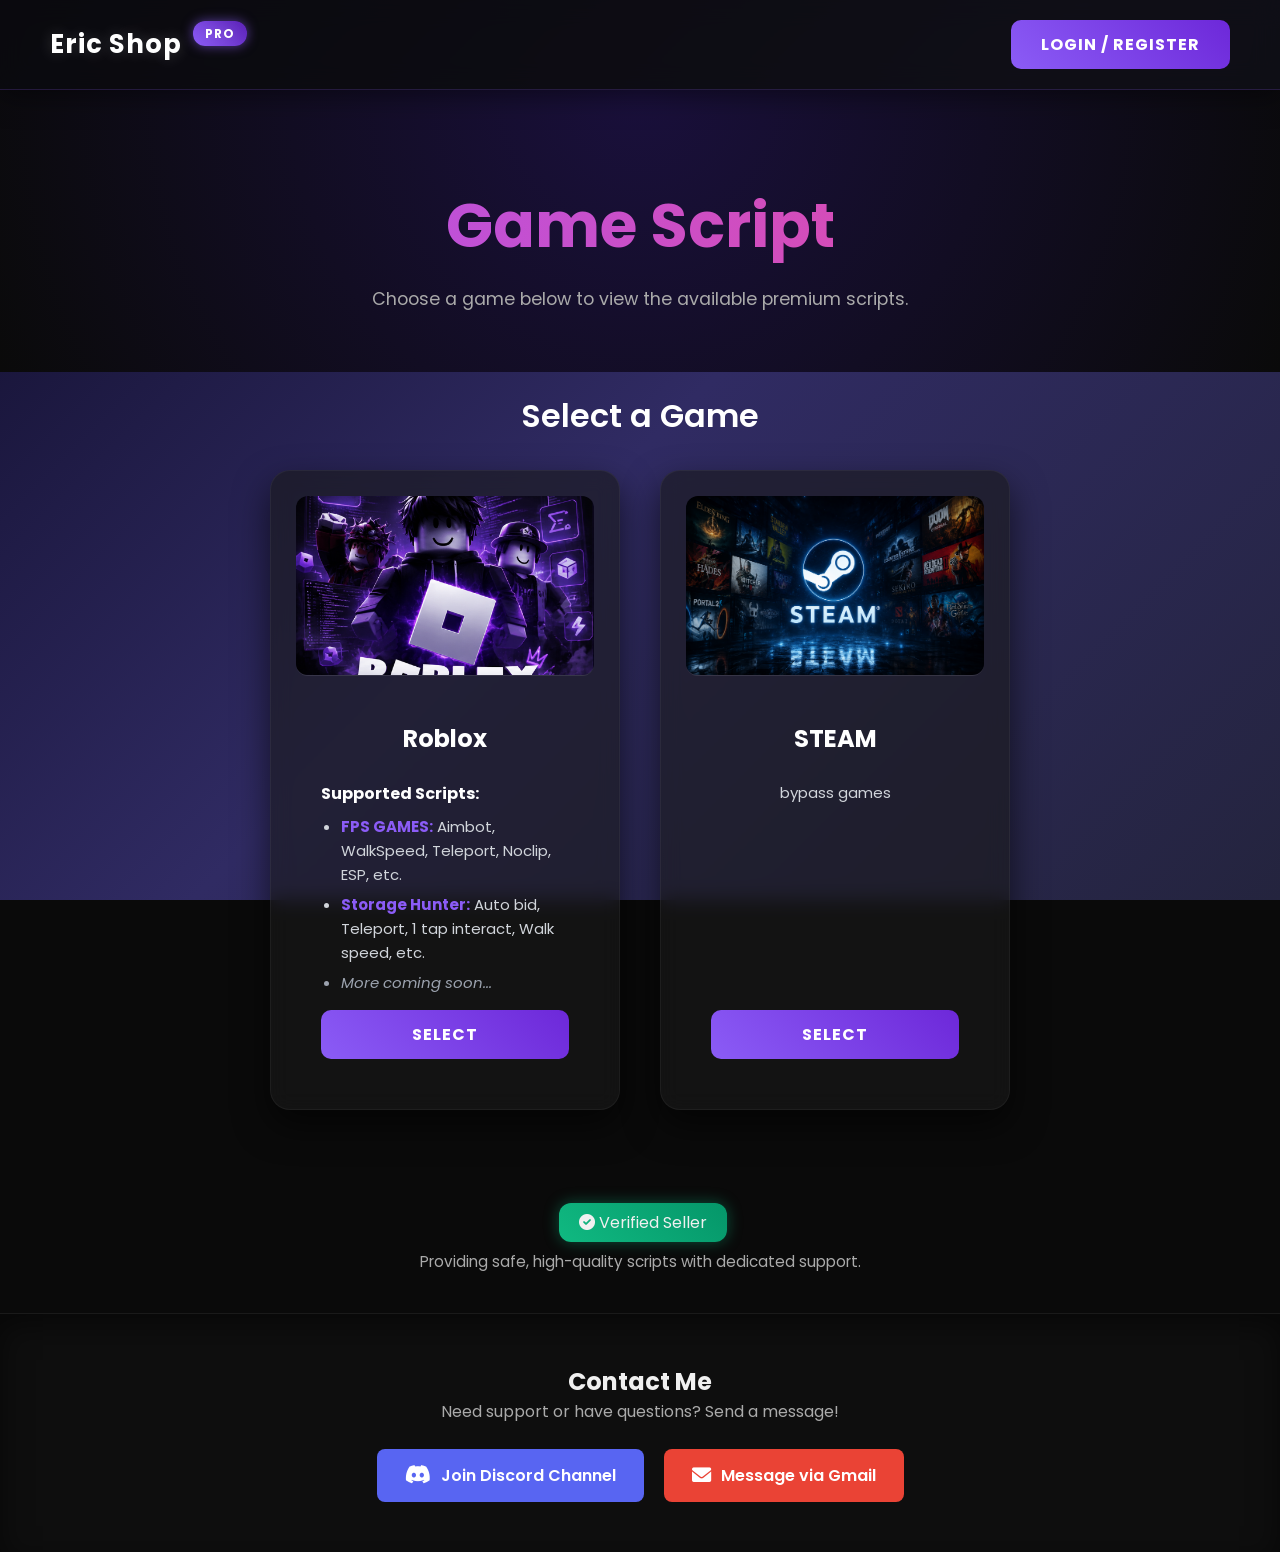
==== commit 7e1285b7: "Update index.html" ====
--- a/public/index.html
+++ b/public/index.html
@@ -1,107 +1,145 @@
-    <!DOCTYPE html>
-    <html lang="en">
-    <head>
-        <meta charset="UTF-8">
-        <meta name="viewport" content="width=device-width, initial-scale=1.0">
-        <title>Eric Shop</title>
-        <link href="https://fonts.googleapis.com/css2?family=Poppins:wght@300;400;600;700&display=swap" rel="stylesheet">
-        <link rel="stylesheet" href="style.css">
-        <style>
-            body { background-color: #0a0a0a; color: #f0f0f0; }
-            .navbar { background: rgba(10, 10, 10, 0.85); backdrop-filter: blur(12px); border-bottom: 1px solid rgba(139, 92, 246, 0.2); box-shadow: 0 4px 30px rgba(0, 0, 0, 0.5); }
-            .logo { font-size: 1.6rem; color: #fff; text-shadow: 0 0 15px rgba(255,255,255,0.2); }
-            .badge { background: linear-gradient(45deg, #8b5cf6, #5b21b6); padding: 4px 12px; border-radius: 12px; box-shadow: 0 0 12px rgba(139, 92, 246, 0.6); }
-            .hero { text-align: center; padding: 90px 20px 60px; background: radial-gradient(circle at top, #1a103c 0%, #0a0a0a 100%); }
-            .hero h1 { font-size: 3.8rem; background: linear-gradient(to right, #a855f7, #ec4899); -webkit-background-clip: text; -webkit-text-fill-color: transparent; font-weight: 700; margin-bottom: 15px; }
-            .hero p { color: #aaa; font-size: 1.1rem; }
-            .games-section { text-align: center; padding: 20px; }
-            .games-section h2 { font-size: 2rem; color: #fff; margin-bottom: 10px; }
-            .game-grid { display: flex; justify-content: center; gap: 40px; flex-wrap: wrap; margin-top: 30px; }
-            .card { background: rgba(25, 25, 25, 0.6); border: 1px solid rgba(255, 255, 255, 0.05); border-radius: 20px; padding: 25px; transition: all 0.4s cubic-bezier(0.175, 0.885, 0.32, 1.275); max-width: 350px; text-align: center; box-shadow: 0 15px 35px rgba(0,0,0,0.6); backdrop-filter: blur(10px); }
-            .card:hover { transform: translateY(-12px); border-color: #8b5cf6; box-shadow: 0 20px 40px rgba(139, 92, 246, 0.2); }
-            .card-img-tag { width: 100%; border-radius: 12px; margin-bottom: 20px; transition: transform 0.4s; }
-            .card:hover .card-img-tag { transform: scale(1.04); }
-            .card h3 { font-size: 1.5rem; margin-bottom: 10px; color: #fff; }
-            .btn-buy, .btn-login { background: linear-gradient(45deg, #8b5cf6, #6d28d9); color: white; border: none; padding: 12px 30px; border-radius: 10px; cursor: pointer; font-weight: 700; transition: all 0.3s; text-transform: uppercase; letter-spacing: 1px; text-decoration: none; display: inline-block; }
-            .btn-buy:hover, .btn-login:hover { transform: scale(1.05); box-shadow: 0 0 20px rgba(139, 92, 246, 0.6); }
-            .contact-section { background: rgba(15, 15, 15, 0.8); border-top: 1px solid rgba(255, 255, 255, 0.05); box-shadow: inset 0 10px 30px rgba(0,0,0,0.5); }
-            .contact-buttons a { transition: all 0.3s ease; }
-            .contact-buttons a:hover { transform: translateY(-5px); box-shadow: 0 10px 25px rgba(0,0,0,0.5); filter: brightness(1.2); }
-        </style>
-    </head>
-    <body>
-        <header class="navbar fade-in">
-            <div class="logo">Eric Shop <span class="badge">PRO</span></div>
-            <div class="nav-links">
-                <a href="login.html" class="btn-login">Login / Register</a>
+<!DOCTYPE html>
+<html lang="en">
+<head>
+    <meta charset="UTF-8">
+    <meta name="viewport" content="width=device-width, initial-scale=1.0">
+    <title>Eric Shop</title>
+    <link href="https://fonts.googleapis.com/css2?family=Poppins:wght@300;400;600;700&display=swap" rel="stylesheet">
+    <!-- Idinagdag ang FontAwesome para sa mga Icons -->
+    <link rel="stylesheet" href="https://cdnjs.cloudflare.com/ajax/libs/font-awesome/6.0.0/css/all.min.css">
+    <link rel="stylesheet" href="style.css">
+    <style>
+        body { background-color: #0a0a0a; color: #f0f0f0; }
+        .navbar { background: rgba(10, 10, 10, 0.85); backdrop-filter: blur(12px); border-bottom: 1px solid rgba(139, 92, 246, 0.2); box-shadow: 0 4px 30px rgba(0, 0, 0, 0.5); }
+        .logo { font-size: 1.6rem; color: #fff; text-shadow: 0 0 15px rgba(255,255,255,0.2); }
+        .badge { background: linear-gradient(45deg, #8b5cf6, #5b21b6); padding: 4px 12px; border-radius: 12px; box-shadow: 0 0 12px rgba(139, 92, 246, 0.6); }
+        .hero { text-align: center; padding: 90px 20px 60px; background: radial-gradient(circle at top, #1a103c 0%, #0a0a0a 100%); }
+        .hero h1 { font-size: 3.8rem; background: linear-gradient(to right, #a855f7, #ec4899); -webkit-background-clip: text; -webkit-text-fill-color: transparent; font-weight: 700; margin-bottom: 15px; }
+        .hero p { color: #aaa; font-size: 1.1rem; }
+        
+        .games-section { text-align: center; padding: 20px; }
+        /* Dinagdagan ang margin-bottom para mas makahinga ang espasyo */
+        .games-section h2 { font-size: 2rem; color: #fff; margin-bottom: 30px; } 
+        
+        .game-grid { display: flex; justify-content: center; gap: 40px; flex-wrap: wrap; margin-top: 30px; }
+        
+        /* Inayos ang Card para maging pantay ang height (Card Balancing) */
+        .card { 
+            background: rgba(25, 25, 25, 0.6); 
+            border: 1px solid rgba(255, 255, 255, 0.05); 
+            border-radius: 20px; 
+            padding: 25px; 
+            transition: all 0.4s cubic-bezier(0.175, 0.885, 0.32, 1.275); 
+            width: 350px; 
+            min-height: 480px; /* Pantay na height para sa parehong cards */
+            display: flex;
+            flex-direction: column;
+            text-align: center; 
+            box-shadow: 0 15px 35px rgba(0,0,0,0.6); 
+            backdrop-filter: blur(10px); 
+        }
+        /* Mas pinaganda ang hover effect glow */
+        .card:hover { transform: translateY(-12px); border-color: #8b5cf6; box-shadow: 0 20px 45px rgba(139, 92, 246, 0.35); }
+        
+        .card-img-tag { width: 100%; border-radius: 12px; margin-bottom: 20px; transition: transform 0.4s; }
+        .card:hover .card-img-tag { transform: scale(1.04); }
+        
+        /* Flex grow para mapunta sa ilalim lagi ang select button */
+        .card-content { display: flex; flex-direction: column; flex-grow: 1; }
+        
+        .card h3 { font-size: 1.5rem; margin-bottom: 10px; color: #fff; }
+        .btn-buy, .btn-login { background: linear-gradient(45deg, #8b5cf6, #6d28d9); color: white; border: none; padding: 12px 30px; border-radius: 10px; cursor: pointer; font-weight: 700; transition: all 0.3s; text-transform: uppercase; letter-spacing: 1px; text-decoration: none; display: inline-block; }
+        /* Inayos ang button para pumwesto sa ibaba ng card */
+        .btn-buy { margin-top: auto; width: 100%; } 
+        .btn-buy:hover, .btn-login:hover { transform: scale(1.05); box-shadow: 0 0 20px rgba(139, 92, 246, 0.6); }
+        
+        .contact-section { background: rgba(15, 15, 15, 0.8); border-top: 1px solid rgba(255, 255, 255, 0.05); box-shadow: inset 0 10px 30px rgba(0,0,0,0.5); }
+        .contact-buttons a { transition: all 0.3s ease; }
+        .contact-buttons a:hover { transform: translateY(-5px); box-shadow: 0 10px 25px rgba(0,0,0,0.5); filter: brightness(1.2); }
+    </style>
+</head>
+<body>
+    <header class="navbar fade-in">
+        <div class="logo">Eric Shop <span class="badge">PRO</span></div>
+        <div class="nav-links">
+            <a href="login.html" class="btn-login">Login / Register</a>
+        </div>
+    </header>
+
+    <main>
+        <section class="hero fade-in delay-1">
+            <h1>Game Script</h1>
+            <p>Choose a game below to view the available premium scripts.</p>
+        </section>
+
+        <section class="games-section fade-in delay-2">
+            <h2>Select a Game</h2>
+            <div class="game-grid">
+                
+                <div class="card">
+                    <img src="img/roblox.png" alt="Roblox" class="card-img-tag">
+                    <div class="card-content">
+                        <h3>Roblox</h3>
+                        
+                        <div style="text-align: left; margin: 15px 0; line-height: 1.6;">
+                            <strong style="color: #fff;">Supported Scripts:</strong>
+                            <!-- Pinalaki ang font-size at ginawang mas maliwanag na gray (#d1d5db) -->
+                            <ul style="padding-left: 20px; margin-top: 8px; color: #d1d5db; font-size: 15px;">
+                                <li style="margin-bottom: 6px;">
+                                    <strong style="color: #8b5cf6;">FPS GAMES:</strong> Aimbot, WalkSpeed, Teleport, Noclip, ESP, etc.
+                                </li>
+                                <li style="margin-bottom: 6px;">
+                                    <strong style="color: #8b5cf6;">Storage Hunter:</strong> Auto bid, Teleport, 1 tap interact, Walk speed, etc.
+                                </li>
+                                <li style="font-style: italic; color: #9ca3af;">
+                                    More coming soon...
+                                </li>
+                            </ul>
+                        </div>
+
+                        <button class="btn-buy" onclick="window.location.href='checkout.html?game=roblox'">Select</button>
+                    </div>
+                </div>
+
+                <div class="card">
+                    <img src="img/steam.png" alt="STEAM" class="card-img-tag">
+                    <div class="card-content">
+                        <h3>STEAM</h3>
+                        <!-- Ginawang mas maliwanag na gray ang secondary text -->
+                        <p style="margin: 15px 0; color: #d1d5db; font-size: 15px;">bypass games</p>
+                        <button class="btn-buy" onclick="window.location.href='checkout.html?game=steam'">Select</button>
+                    </div>
+                </div>
+
             </div>
-        </header>
+        </section>
+        
+        <!-- VERIFIED SELLER BADGE SECTION -->
+        <div class="verified-seller fade-in" style="text-align: center; margin-top: 80px; margin-bottom: -20px;">
+            <span class="badge" style="background: linear-gradient(45deg, #10b981, #059669); box-shadow: 0 0 15px rgba(16, 185, 129, 0.4); font-size: 1rem; padding: 8px 20px;">
+                <i class="fas fa-check-circle"></i> Verified Seller
+            </span>
+            <p style="color: #aaa; font-size: 0.95rem; margin-top: 15px;">Providing safe, high-quality scripts with dedicated support.</p>
+        </div>
 
-        <main>
-            <section class="hero fade-in delay-1">
-                <h1>Game Script</h1>
-                <p>Choose a game below to view the available premium scripts.</p>
-            </section>
+    </main>
 
-            <section class="games-section fade-in delay-2">
-                <h2>Select a Game</h2>
-                <div class="game-grid">
-                    
-                    <div class="card">
-                        <img src="img/roblox.png" alt="Roblox" class="card-img-tag">
-                        <div class="card-content">
-                            <h3>Roblox</h3>
-                            
-                            <div style="text-align: left; font-size: 14px; margin: 15px 0; line-height: 1.6;">
-                                <strong style="color: #fff;">Supported Scripts:</strong>
-                                <ul style="padding-left: 20px; margin-top: 8px; color: #ccc;">
-                                    <li style="margin-bottom: 6px;">
-                                        <strong style="color: #8b5cf6;">FPS GAMES:</strong> Aimbot, WalkSpeed, Teleport, Noclip, ESP, etc.
-                                    </li>
-                                    <li style="margin-bottom: 6px;">
-                                        <strong style="color: #8b5cf6;">Storage Hunter:</strong> Auto bid, Teleport, 1 tap interact, Walk speed, etc.
-                                    </li>
-                                    <li style="font-style: italic; color: #888;">
-                                        More coming soon...
-                                    </li>
-                                </ul>
-                            </div>
-
-                            <button class="btn-buy" onclick="window.location.href='checkout.html?game=roblox'">Select</button>
-                        </div>
-                    </div>
-
-                    <div class="card">
-                        <img src="img/steam.png" alt="STEAM" class="card-img-tag">
-                        <div class="card-content">
-                            <h3>STEAM</h3>
-                            <p style="margin: 15px 0; color: #ccc;">bypass games</p>
-                            <button class="btn-buy" onclick="window.location.href='checkout.html?game=steam'">Select</button>
-                        </div>
-                    </div>
-
-                </div>
-            </section>
-        </main>
-
-        <footer class="contact-section fade-in delay-3" style="text-align: center; margin-top: 60px; padding: 50px 20px;">
-            <h2>Contact Me</h2>
-            <p style="margin-bottom: 25px; color: #aaa;">Need support or have questions? Send a message!</p>
+    <footer class="contact-section fade-in delay-3" style="text-align: center; margin-top: 60px; padding: 50px 20px;">
+        <h2>Contact Me</h2>
+        <p style="margin-bottom: 25px; color: #aaa;">Need support or have questions? Send a message!</p>
+        
+        <div class="contact-buttons" style="display: flex; justify-content: center; gap: 20px; flex-wrap: wrap;">
+            <!-- Dinagdagan ng Discord Icon at flexbox para pumantay ang icon sa text -->
+            <a href="https://discord.gg/TeSKpDFa6" target="_blank" style="background-color: #5865F2; color: white; padding: 14px 28px; text-decoration: none; border-radius: 8px; font-weight: 600; display: inline-flex; align-items: center; gap: 10px;">
+                <i class="fab fa-discord" style="font-size: 1.3rem;"></i> Join Discord Channel
+            </a>
             
-            <div class="contact-buttons" style="display: flex; justify-content: center; gap: 20px; flex-wrap: wrap;">
-                <a href="https://discord.gg/TeSKpDFa6" target="_blank" style="background-color: #5865F2; color: white; padding: 14px 28px; text-decoration: none; border-radius: 8px; font-weight: 600; display: inline-block;">
-                    Join Discord Channel
-                </a>
-                
-                <a href="mailto:ericshop2007@gmail.com" style="background-color: #EA4335; color: white; padding: 14px 28px; text-decoration: none; border-radius: 8px; font-weight: 600; display: inline-block;">
-                    Message via Gmail
-                </a>
-            </div>
-        </footer>
-        
-    <script>
-        let vmD=typeof globalThis!=='undefined'?globalThis:typeof window!=='undefined'?window:typeof self!=='undefined'?self:typeof global!=='undefined'?global:void 0x0,vmj_689b51=vmD['vmj_689b51']||(vmD['vmj_689b51']={});const vmu_177318=(function(){var B=Object['getOwnPropertyDescriptor'],x=Function['prototype']['call'],U=Object['getOwnPropertySymbols'],y=Object['defineProperty'],u=WeakSet['prototype']['add'],j=WeakSet['prototype']['has'],n=Reflect['apply'],g=WeakMap['prototype']['set'],D=WeakMap['prototype']['has'],p=WeakMap['prototype']['get'],L=Object['create'],X=Function['prototype']['apply'],Z=Object['setPrototypeOf'],t=Object['getOwnPropertyNames'],F=Object['getPrototypeOf'];let b=['zlt4MWluGSmSDDxnHQJWYTzn54J12+mP2Qt9bEzrR+mH2EK3HiepRTGt5Qt/GOZSDDxn2QBr2ZrftEer5Om+2Do8BwirR1+SD1Ji2EKAYQtW2we9RTmSJSAfHEH6RDrfNTaSIOZjmSuOmSuOmSuOmSuOmSuOmSuOmSuv5TG0RhGyBgrW2M9hHQoWRTmUmgBpNEzrP/G4RQA9XEBrNwBpBCpOH4oW2CWORwJ/2QrfXEK32Q09PhuxeEGFP/mktQtWHQo62bIOup+SmMIn5TG0R8FjmSuOmSuOmSuOmSuOmSuOmSuOmSuvHbGp54t4cbm8mhG32C9hH1zfMDo1RTt9mhG8RDJy5y9hH1zfXwxn2QrfmhGyBgrW2M9hH4J8NQB/RTtf2CpOmQz8ayY9eMWhclxn2QoiBCInHMFjmSuOmSuOmSuOmSuOmSuOmumbNwAf2EKmtZiau0x12EzJRDt62wA9+1rK2umbH1zfMDo1RTt9uhG02DzJB4tfBZx35TzrR4t/[base64]'],M=['zlt4MalSuG+SggG/2E2rR1zZ2w20Bwx9GOuSDDxnHQJWYTzn54J12+mY54t6RT2rbEzrR+mH2EK3HiepRTGt5Qt/GOZSDDxn2QBr2ZrftEer5OmaBQrf2DoTu0GWRQe0BDrnROma54tWRQJlcdFGGOC5u+0vGOSVuOHGoOaDuaHSSK+GGOX5u+0vGOeYGObhu+hhu+hVuOHJoOaDu5HSSK+GGOX5u+0vGOeYGONhu+hhu+hVuOHJoOaDu5HSSK+GGOBvGO85u+0vGO4VuOHGoOaDuaHSSu=='],Q={'0':0x4d,'1':0x7e,'2':0xb7,'3':0x67,'4':0xd9,'5':0x9d,'6':0x82,'7':0xb6,'8':0x161,'9':0xdf,'10':0x72,'11':0x7c,'12':0x1ea,'13':0x1b1,'14':0x2e,'15':0x14b,'16':0x16f,'17':0x57,'18':0x1b0,'19':0x19c,'20':0x4a,'21':0x25,'22':0xfc,'23':0xb,'24':0x12c,'25':0x1ad,'26':0x15a,'27':0x188,'28':0x121,'29':0x17c,'32':0x1e0,'40':0xa2,'41':0x1c3,'42':0x1cf,'43':0x76,'44':0xbf,'45':0x113,'46':0xf7,'47':0x32,'50':0x1ba,'51':0x18c,'52':0x5a,'53':0x152,'54':0x1eb,'55':0x118,'56':0x1be,'57':0x65,'58':0x139,'59':0x172,'60':0xaa,'61':0x182,'62':0x127,'63':0x19d,'64':0x96,'70':0x1a,'71':0x17,'72':0x11d,'73':0xc4,'74':0xbd,'75':0x101,'76':0x11c,'77':0x12,'79':0x8f,'81':0x1d5,'83':0x1db,'84':0x64,'90':0xe7,'91':0x11a,'93':0x134,'94':0x14a,'95':0x35,'100':0x1cb,'104':0xdc,'105':0x91,'106':0x95,'107':0x190,'110':0x1ab,'111':0x1f6,'112':0x1d,'120':0x1d4,'121':0x23,'122':0x146,'123':0x1e5,'124':0x13b,'127':0x6a,'128':0x175,'129':0x98,'130':0x1dd,'131':0x1e4,'132':0x50,'140':0x1b4,'141':0x191,'142':0x166,'143':0x48,'144':0xf5,'145':0x15e,'146':0xa8,'147':0xd2,'148':0x198,'149':0x169,'160':0xff,'161':0x88,'162':0x123,'163':0xc0,'164':0x10f,'165':0x1bc,'166':0x183,'167':0x1f4,'168':0x2,'169':0x176,'180':0x1c6,'181':0x110,'182':0x131,'183':0xd1,'184':0x14e,'185':0x37,'200':0xba,'201':0x20,'210':0x79,'213':0xce,'214':0xf0,'220':0x3b,'250':0x158,'251':0x14d,'252':0x18f,'253':0x112,'254':0x1aa,'255':0x14c,'256':0x3c,'262':0x8e,'263':0xc8,'264':0x1a0,'265':0x2a,'266':0x1a9,'267':0x44,'268':0x156,'272':0x1bb,'273':0x14f,'274':0xa,'275':0x17a,'276':0x165,'277':0x3d,'278':0x15,'279':0xd4,'280':0xb9,'281':0x1ec,'282':0x5e,'283':0x153,'284':0x1e9,'285':0x89,'286':0x29,'287':0x120,'288':0xf2,'293':0x1b7,'294':0x151,'295':0x1da,'296':0xfd,'297':0x10e};const i=0x1,h=0x2,z=0x3,G=0x4,K=0x3d,V=0x53,A=0x7a,a=typeof 0x0n,o=[];let s=0x0;const R=function(){throw new TypeError('\x27caller\x27,\x20\x27callee\x27,\x20and\x20\x27arguments\x27\x20properties\x20may\x20not\x20be\x20accessed\x20on\x20strict\x20mode\x20functions\x20or\x20the\x20arguments\x20objects\x20for\x20calls\x20to\x20them');};Object['preventExtensions'](R);let r=new WeakSet(),q=new WeakSet();const E=Symbol();let C={'__proto__':null},W={'__proto__':null},P=0x1;function w(xn,xg){let xD=xn[E];xD===undefined&&(xD=P++,xn[E]=xD),C[xD]=xg,W[xD]=xn;}function Y(xn){let xg=xn[E];if(xg===undefined)return undefined;return W[xg]===xn?C[xg]:undefined;}function k(xn){let xg=xn[E];return xg!==undefined&&W[xg]===xn;}let J=new WeakMap(),N=[],T=Array['prototype'][Symbol['iterator']],m=Symbol['iterator'],l=null,I=null,O=null,v=null,S=null;try{let xn=function*(){};l=F(xn),I=l&&l['prototype'];}catch(xg){}try{let xD=async function*(){};O=F(xD),v=O&&O['prototype'];}catch(xp){}try{let xL=async function(){};S=F(xL);}catch(xX){}function d(xZ,xt,xF){try{y(xZ,xt,xF);}catch(xb){}}function f(xZ,xt){let xF=new Array(xt),xb=![];for(let xQ=xt-0x1;xQ>=0x0;xQ--){let xi=xZ();xi&&typeof xi==='object'&&j['call'](r,xi)?(xb=!![],xF[xQ]=xi):xF[xQ]=xi;}if(!xb)return xF;let xM=[];for(let xh=0x0;xh<xt;xh++){let xz=xF[xh];if(xz&&typeof xz==='object'&&j['call'](r,xz)){let xG=xz['value'];if(Array['isArray'](xG)){for(let xK=0x0;xK<xG['length'];xK++)xM['push'](xG[xK]);}}else xM['push'](xz);}return xM;}function H(xZ){return typeof xZ==='object'||typeof xZ==='function';}function c(xZ){return{'value':xZ,'writable':!![],'configurable':!![]};}function B0(xZ,xt){return xZ&&H(xZ)?xZ:xt;}function B1(xZ,xt){try{Z(xZ,xt);}catch(xF){}}function B2(xZ,xt){let xF=xZ===null||xZ===undefined?undefined:xZ[xt];if(xF===null||xF===undefined)return undefined;if(typeof xF!=='function')throw new TypeError('Method\x20is\x20not\x20callable');return xF;}function B3(xZ){if(xZ===null||typeof xZ!=='object'&&typeof xZ!=='function')throw new TypeError('Iterator\x20result\x20'+xZ+'\x20is\x20not\x20an\x20object');}function B4(xZ){let xt=xZ['done'];return{'done':xt,'value':xt?xZ['value']:undefined};}function B5(xZ){let xt=B2(xZ,Symbol['asyncIterator']),xF,xb;if(xt!==undefined)xF=n(xt,xZ,[]),xb=![];else{let xQ=B2(xZ,Symbol['iterator']);if(xQ===undefined)throw new TypeError(typeof xZ+'\x20is\x20not\x20iterable');xF=n(xQ,xZ,[]),xb=!![];}if(xF===null||typeof xF!=='object')throw new TypeError('Iterator\x20method\x20returned\x20a\x20non-object\x20value');let xM=xF['next'];if(typeof xM!=='function')throw new TypeError('Iterator\x20next\x20is\x20not\x20a\x20function');return{'iter':xF,'nextMethod':xM,'isSync':xb};}function B6(xZ){let xt=[];for(let xF in xZ){xt['push'](xF);}return xt;}function B7(xZ){return Array['prototype']['slice']['call'](xZ);}function B8(xZ){return typeof xZ==='function'&&xZ['prototype']?xZ['prototype']:xZ;}function B9(xZ){if(typeof xZ==='function')return F(xZ);let xt=F(xZ),xF=xt&&B(xt,'constructor'),xb=xF&&xF['value'],xM=xb&&typeof xb==='function'&&(xb['prototype']===xt||F(xb['prototype'])===F(xt));if(xM)return F(xt);return xt;}function BB(xZ,xt){let xF=xZ;while(xF!==null){let xb=B(xF,xt);if(xb)return{'desc':xb,'proto':xF};xF=F(xF);}return{'desc':null,'proto':xZ};}function Bx(xZ){let xt=typeof xZ;if(xZ!==null&&(xt==='object'||xt==='function')){let xF=L(null);return xF[xZ]=0x0,Reflect['ownKeys'](xF)[0x0];}if(xt!=='symbol')return String(xZ);return xZ;}function BU(xZ,xt){let xF=xZ;while(xF){let xb=xF['_$mZdKOR'];if(xb>=0x0){let xM=xF['_$RCbosN'];if(xM){let xQ=xt(xM,xb);if(xQ!==undefined)return xQ;}}xF=xF['_$KpQmUi'];}}function By(xZ,xt){BU(xZ,function(xF,xb){xF[xb]===xF&&(xF[xb]=xt);});}function Bu(xZ){return BU(xZ,function(xt,xF){let xb=xt[xF];if(xb!==xt&&xb!==undefined)return xb;});}function Bj(xZ,xt){var xF=xZ[xt],xb=function(){vmj_689b51['_$nvWNlb']=!![];var xM=vmj_689b51['_$WZViX9'];vmj_689b51['_$WZViX9']=xZ;try{return Reflect['apply'](xF,this,arguments);}finally{vmj_689b51['_$WZViX9']=xM;}};Object['defineProperties'](xb,{'length':{'value':xF['length'],'configurable':!![]},'name':{'value':xF['name'],'configurable':!![]}}),xZ[xt]=xb,(vmj_689b51['_$1SbSJc']||(vmj_689b51['_$1SbSJc']=new WeakMap()))['set'](xb,xZ);}vmj_689b51['_$sjWoor']=Bj;function Bn(xZ,xt,xF){if(xZ[0x17*xF[0x0]+xF[0x1]&0x1f]===undefined||!xt)return;let xb=xZ[0xd*xF[0x0]+xF[0x1]&0x1f][xZ[0x17*xF[0x0]+xF[0x1]&0x1f]];d(xt,'name',{'value':xb,'writable':![],'enumerable':![],'configurable':!![]});}function Bg(xZ,xt,xF,xb){if(!xZ||xt[0x15*xb[0x0]+xb[0x1]&0x1f]||xt[0x2*xb[0x0]+xb[0x1]&0x1f]||xt[0xe*xb[0x0]+xb[0x1]&0x1f])return;!k(xZ)&&w(xZ,{'b':xt,'e':xF,'c':xt});}function BD(xZ,xt,xF,xb,xM,xQ){let xi;if(xQ){xb?xi={'mzpUoy'(){'use strict';let xh=new.target!==undefined?new.target:vmj_689b51['_$ihw6Ot'];return new.target===undefined&&'_$ihw6Ot'in vmj_689b51&&!('_$tMNZNW'in vmj_689b51)&&delete vmj_689b51['_$ihw6Ot'],xZ(xF,xt,xh,arguments,xi,this);}}['mzpUoy']:xi={'mzpUoy'(){let xh=new.target!==undefined?new.target:vmj_689b51['_$ihw6Ot'];return new.target===undefined&&'_$ihw6Ot'in vmj_689b51&&!('_$tMNZNW'in vmj_689b51)&&delete vmj_689b51['_$ihw6Ot'],xZ(xF,xt,xh,arguments,xi,this);}}['mzpUoy'];try{delete xi['prototype'];}catch(xh){}}else xb?xi=function xz(){'use strict';let xG=new.target!==undefined?new.target:vmj_689b51['_$ihw6Ot'];return new.target===undefined&&'_$ihw6Ot'in vmj_689b51&&!('_$tMNZNW'in vmj_689b51)&&delete vmj_689b51['_$ihw6Ot'],xZ(xF,xt,xG,arguments,xi,this);}:xi=function xG(){let xK=new.target!==undefined?new.target:vmj_689b51['_$ihw6Ot'];return new.target===undefined&&'_$ihw6Ot'in vmj_689b51&&!('_$tMNZNW'in vmj_689b51)&&delete vmj_689b51['_$ihw6Ot'],xZ(xF,xt,xK,arguments,xi,this);};return w(xi,{'b':xt,'e':xF}),xi;}function Bp(xZ,xt,xF,xb,xM){let xQ;xb?xQ={'mzpUoy'(){'use strict';let xi=new.target!==undefined?new.target:vmj_689b51['_$ihw6Ot'];return new.target===undefined&&'_$ihw6Ot'in vmj_689b51&&!('_$tMNZNW'in vmj_689b51)&&delete vmj_689b51['_$ihw6Ot'],xZ(xF,xt,undefined,xi,arguments,xQ,this);}}['mzpUoy']:xQ={'mzpUoy'(){let xi=new.target!==undefined?new.target:vmj_689b51['_$ihw6Ot'];return new.target===undefined&&'_$ihw6Ot'in vmj_689b51&&!('_$tMNZNW'in vmj_689b51)&&delete vmj_689b51['_$ihw6Ot'],xZ(xF,xt,undefined,xi,arguments,xQ,this);}}['mzpUoy'];if(S)B1(xQ,S);return xQ;}function BL(xZ,xt,xF,xb,xM,xQ,xi){let xh;xM?xh={'mzpUoy'(){'use strict';return xZ(xF,xt,vmj_689b51['_$WZViX9'],arguments,xh,this);}}['mzpUoy']:xh={'mzpUoy'(){return xZ(xF,xt,vmj_689b51['_$WZViX9'],arguments,xh,this);}}['mzpUoy'];u['call'](xb,xh);let xz=xi?O:l,xG=xi?v:I;if(xz)B1(xh,xz);try{y(xh,'prototype',{'value':xG?L(xG):L({}),'writable':!![],'enumerable':![],'configurable':![]});}catch(xK){}return xh;}function BX(xZ,xt,xF,xb){let xM=vmj_689b51['_$WZViX9'],xQ;return xQ={'mzpUoy':(...xi)=>{return xM!==undefined&&(vmj_689b51['_$nvWNlb']=!![],vmj_689b51['_$WZViX9']=xM),xZ(xF,xt,undefined,xi,xQ,xb);}}['mzpUoy'],xQ;}function BZ(xZ,xt,xF,xb){let xM;xM={'mzpUoy':(...xQ)=>{return xZ(xF,xt,undefined,undefined,xQ,xM,xb);}}['mzpUoy'];if(S)B1(xM,S);return xM;}function Bt(xZ,xt,xF,xb,xM,xQ){let xi=[void 0x0,void 0x0,void 0x0,void 0x0,void 0x0,void 0x0,void 0x0,void 0x0],xh=0x0,xz=x8(xt[0x20],xt[0x21]),xG,xK,xV,xA;switch(xz[0x1]&0x3){case 0x0:xK=xt[0x10*xz[0x0]+xz[0x1]&0x1f],xG=xt[0xd*xz[0x0]+xz[0x1]&0x1f],xV=xt[0x0*xz[0x0]+xz[0x1]&0x1f]||o,xA=xt[0x14*xz[0x0]+xz[0x1]&0x1f]||o;break;case 0x1:xG=xt[0xd*xz[0x0]+xz[0x1]&0x1f],xV=xt[0x0*xz[0x0]+xz[0x1]&0x1f]||o,xA=xt[0x14*xz[0x0]+xz[0x1]&0x1f]||o,xK=xt[0x10*xz[0x0]+xz[0x1]&0x1f];break;case 0x2:xV=xt[0x0*xz[0x0]+xz[0x1]&0x1f]||o,xA=xt[0x14*xz[0x0]+xz[0x1]&0x1f]||o,xK=xt[0x10*xz[0x0]+xz[0x1]&0x1f],xG=xt[0xd*xz[0x0]+xz[0x1]&0x1f];break;default:xA=xt[0x14*xz[0x0]+xz[0x1]&0x1f]||o,xK=xt[0x10*xz[0x0]+xz[0x1]&0x1f],xG=xt[0xd*xz[0x0]+xz[0x1]&0x1f],xV=xt[0x0*xz[0x0]+xz[0x1]&0x1f]||o;break;}let xa=new Array((xt[0x20]||0x0)+(xt[0x21]||0x0)),xo=0x0,xs=xK['length']>>0x1,xR=(xt[0x20]*0xf953^xt[0x21]*0x897b^xs*0xa78f^xG['length']*0xc7e5)>>>0x0&0x3,xr,xq,xE;switch(xR){case 0x1:xr=0x0,xq=xs,xE=0x0;break;case 0x2:xr=0x1,xq=0x0,xE=0x1;break;case 0x3:xr=xs,xq=0x0,xE=0x0;break;default:xr=0x0,xq=0x1,xE=0x1;break;}let xC=null,xW=null,xP=![],xe=undefined,xw=![],xY=0x0,xk=undefined,xJ=![],xN=0x0,xT=undefined,xm=-0x1,xl=-0x1,xI=!!xt[0xf*xz[0x0]+xz[0x1]&0x1f],xO=!!xt[0x11*xz[0x0]+xz[0x1]&0x1f],xv=!!xt[0x1*xz[0x0]+xz[0x1]&0x1f],xS=!!xt[0x4*xz[0x0]+xz[0x1]&0x1f],xd=xQ,xf=!!xt[0xe*xz[0x0]+xz[0x1]&0x1f];!xI&&!xf&&(xQ===undefined||xQ===null)&&(xQ=vmD);let xH=Uu=>{xi[xh++]=Uu;},xc=()=>xi[--xh],U0={['_$RCbosN']:new Array(xt[0x8*xz[0x0]+xz[0x1]&0x1f]||0x0),['_$KZ4oy1']:null,['_$mZdKOR']:-0x1,['_$KpQmUi']:xZ};if(xb){let Uu=xt[0x20]||0x0;for(let Uj=0x0,Un=xb['length']<Uu?xb['length']:Uu;Uj<Un;Uj++){xa[Uj]=xb[Uj];}}let U1=xb?xb['length']:0x0,U2=(xI||!xO)&&xb?B7(xb):null,U3=null,U4=![],U5=(xt[0x20]||0x0)+(xt[0x21]||0x0),U6=null,U7=0x0;Bn(xt,xM,xz),Bg(xM,xt,xZ,xz);while(xo<xs){try{while(xo<xs){let Ug=xo<<xE,UD=xK[xr+Ug],Up=xK[xq+Ug];var U8,U9,UB,Ux,UU;!U9&&(U9=function(UL,UX){switch(UL){case 0xd:{if(xC&&xC['length']>0x0){let Ut=xC[xC['length']-0x1];Ut['_$uihiip']===xo&&(Ut['_$FekmJB']!==undefined&&(xW=Ut['_$FekmJB'],xm=Ut['_$TPbNgj'],xl=Ut['_$UxvHL8']),Ut['_$TlTJXp']!==undefined&&(U0=Ut['_$TlTJXp']),xC['pop']());}xo++;break;}case 0x2b:{B:{let UF=UX&0xffff,Ub=UX>>>0x10,UM=U0;for(let Uh=0x0;Uh<Ub;Uh++){UM=UM['_$KpQmUi'];}let UQ=UM['_$RCbosN'],Ui=UQ[UF];if(Ui===UQ){let Uz=UM['_$CCWE9Q'];throw new ReferenceError('Cannot\x20access\x20\x27'+(Uz&&Uz[UF]||'variable')+'\x27\x20before\x20initialization');}xi[xh++]=Ui,xo++;break B;}break;}case 0x6:{let UG=xi[--xh],UK=xi[--xh];xi[xh++]=UK|UG,xo++;break;}case 0x2c:{x:{let UV=xi[--xh],UA=xi[xh-0x1];if(UV===null){Z(UA['prototype'],null),Z(UA,Function['prototype']),UA['_$LrAb5U']=null,xo++;break x;}if(typeof UV!=='function')throw new TypeError('Class\x20extends\x20value\x20'+String(UV)+'\x20is\x20not\x20a\x20constructor\x20or\x20null');let Ua=![],Uo=k(UV);if(!Uo){let Us=B(UV,'prototype');Ua=!!Us&&Us['writable']===![];}if(Ua){let UR=UA,Ur=vmj_689b51,Uq='_$ihw6Ot',UE='_$tMNZNW',UC='_$6OFfZC';function UZ(...UW){let UP=L(UV['prototype']);Ur[UC]={'parent':UV,'newTarget':new.target||UZ,'outer':UZ},Ur[UE]=new.target||UZ;let Ue=Uq in Ur;!Ue&&(Ur[Uq]=new.target);try{let Uw=UR['apply'](UP,UW);Uw!==undefined&&Uw!==null&&H(Uw)&&(UP=Uw);}finally{delete Ur[UC],delete Ur[UE],!Ue&&delete Ur[Uq];}return UP;}UZ['prototype']=L(UV['prototype']),UZ['prototype']['constructor']=UZ,Z(UZ,UV),t(UR)['forEach'](function(UW){UW!=='prototype'&&UW!=='name'&&d(UZ,UW,B(UR,UW));});UR['prototype']&&(t(UR['prototype'])['forEach'](function(UW){UW!=='constructor'&&d(UZ['prototype'],UW,B(UR['prototype'],UW));}),U(UR['prototype'])['forEach'](function(UW){d(UZ['prototype'],UW,B(UR['prototype'],UW));}));xi[--xh],xi[xh++]=UZ,UZ['_$LrAb5U']=UV,xo++;break x;}Z(UA['prototype'],UV['prototype']),Z(UA,UV),UA['_$LrAb5U']=UV,xo++;}break;}case 0x0:{let UW=xA[xo];if(!xC)xC=[];xC['push']({['_$PiUMOk']:UW[0x0]>=0x0?UW[0x0]:undefined,['_$uihiip']:UW[0x1]>=0x0?UW[0x1]:undefined,['_$UxvHL8']:UW[0x2]>=0x0?UW[0x2]:undefined,['_$qzSlck']:xh,['_$TPbNgj']:xo,['_$TlTJXp']:U0}),xo++;break;}case 0x1a:{U:{let UP=UX&0xffff,Ue=UX>>>0x10,Uw=xi[--xh],UY=U0;for(let UT=0x0;UT<Ue;UT++){UY=UY['_$KpQmUi'];}let Uk=UY['_$RCbosN'];if(Uk[UP]===Uk){let Um=UY['_$CCWE9Q'];throw new ReferenceError('Cannot\x20access\x20\x27'+(Um&&Um[UP]||'variable')+'\x27\x20before\x20initialization');}let UJ=UY['_$KZ4oy1'],UN=UJ&&UJ[UP];if(UN){if(UN===0x2&&!xI){xo++;break U;}throw new TypeError('Assignment\x20to\x20constant\x20variable.');}Uk[UP]=Uw,xo++;break U;}break;}case 0x16:{xa[UX]=xa[UX]-0x1,xo++;break;}case 0xa:{xi[xh++]=xF,xo++;break;}case 0x2:{let Ul=N[UX],UI=xi[--xh];if(Ul){for(let UO=0x0;UO<UI;UO++)xi[--xh];for(let Uv=0x0;Uv<UI;Uv++)xi[--xh];xi[xh++]=Ul;}else{let US=new Array(UI);for(let Uf=UI-0x1;Uf>=0x0;Uf--)US[Uf]=xi[--xh];let Ud=new Array(UI);for(let UH=UI-0x1;UH>=0x0;UH--)Ud[UH]=xi[--xh];y(Ud,'raw',{'value':Object['freeze'](US)}),Object['freeze'](Ud),N[UX]=Ud,xi[xh++]=Ud;}xo++;break;}case 0xc:{let Uc=xi[--xh],y0=xi[--xh];xi[xh++]=y0*Uc,xo++;break;}case 0x8:{let y1=xi[--xh],y2=xi[xh-0x1],y3=xG[UX];y(y2,y3,{'get':y1,'enumerable':![],'configurable':!![]}),xo++;break;}case 0x5:{let y4=xi[--xh],y5=xi[--xh];xi[xh++]=y5>>y4,xo++;break;}case 0x15:{xb[UX]=xi[--xh],xo++;break;}case 0x1:{xi[xh-0x1]=-xi[xh-0x1],xo++;break;}case 0x13:{let y6=xi[--xh],y7={['_$RCbosN']:new Array(UX),['_$KZ4oy1']:null,['_$mZdKOR']:-0x1,['_$KpQmUi']:y6};U0=y7,xo++;break;}case 0x19:{y:{let y8=xV[xo];if(y8===xl){if(xW!==null){xP=![],xw=![],xJ=![];let y9=xW;xW=null;throw y9;}if(xP){while(xC&&xC['length']>0x0){let yx=xC[xC['length']-0x1];if(yx['_$uihiip']!==undefined)break;xC['pop']();}if(xC&&xC['length']>0x0){let yU=xC[xC['length']-0x1];if(yU['_$uihiip']!==undefined){xm=yU['_$TPbNgj'],xl=yU['_$UxvHL8'],xo=yU['_$uihiip'];break y;}}let yB=xe;return xP=![],xe=undefined,U8=yB,0x1;}if(xw){while(xC&&xC['length']>0x0){let yu=xC[xC['length']-0x1];if(yu['_$uihiip']!==undefined||!(xY>=yu['_$UxvHL8']||xY<=yu['_$TPbNgj']))break;xC['pop']();}if(xC&&xC['length']>0x0){let yj=xC[xC['length']-0x1];if(yj['_$uihiip']!==undefined&&(xY>=yj['_$UxvHL8']||xY<=yj['_$TPbNgj'])){xm=yj['_$TPbNgj'],xl=yj['_$UxvHL8'],xo=yj['_$uihiip'];break y;}}let yy=xY;xw=![],xY=0x0;xk!==undefined&&(U0=xk,xk=undefined);xo=yy;break y;}if(xJ){while(xC&&xC['length']>0x0){let yg=xC[xC['length']-0x1];if(yg['_$uihiip']!==undefined||!(xN>=yg['_$UxvHL8']||xN<=yg['_$TPbNgj']))break;xC['pop']();}if(xC&&xC['length']>0x0){let yD=xC[xC['length']-0x1];if(yD['_$uihiip']!==undefined&&(xN>=yD['_$UxvHL8']||xN<=yD['_$TPbNgj'])){xm=yD['_$TPbNgj'],xl=yD['_$UxvHL8'],xo=yD['_$uihiip'];break y;}}let yn=xN;xJ=![],xN=0x0;xT!==undefined&&(U0=xT,xT=undefined);xo=yn;break y;}}xo++;}break;}case 0x7:{let yp=xi[--xh],yL=xi[xh-0x1],yX=xG[UX];y(yL,yX,{'set':yp,'enumerable':![],'configurable':!![]}),xo++;break;}case 0x11:{s=UX,xo++;break;}case 0x14:{let yZ=xi[--xh],yt=xi[xh-0x1],yF=xG[UX],yb=B8(yt);y(yb,yF,{'get':yZ,'enumerable':yb===yt,'configurable':!![]}),xo++;break;}case 0x28:{let yM=xi[--xh],yQ=xi[--xh];xi[xh++]=yQ instanceof yM,xo++;break;}case 0x1d:{let yi=xi[--xh],yh=xi[xh-0x1];yh['push'](yi),xo++;break;}case 0x9:{xi[xh++]=undefined,xo++;break;}case 0x17:{let yz=xi[--xh],yG=xi[--xh];xi[xh++]=yG<yz,xo++;break;}case 0xb:{let yK=xi[--xh],yV=xi[--xh],yA=xi[--xh];if(yA===null||yA===undefined)throw new TypeError('Cannot\x20set\x20properties\x20of\x20'+yA+'\x20(setting\x20'+(typeof yV==='symbol'?'\x27'+yV['toString']()+'\x27':typeof yV==='string'?'\x27'+yV+'\x27':typeof yV==='object'||typeof yV==='function'?'\x27<computed\x20key>\x27':'\x27'+String(yV)+'\x27')+')');if(xI){let ya=typeof yA==='object'||typeof yA==='function'?yA:Object(yA);if(!Reflect['set'](ya,yV,yK,yA))throw new TypeError('Cannot\x20assign\x20to\x20read\x20only\x20property\x20\x27'+String(yV)+'\x27\x20of\x20object');}else yA[yV]=yK;xi[xh++]=yK,xo++;break;}case 0x1b:{let yo=xi[--xh],ys=typeof yo==='object'?yo:xU(yo);yo=ys;let yR=ys&&x8(ys[0x20],ys[0x21]),yr=ys&&ys[0xe*yR[0x0]+yR[0x1]&0x1f],yq=ys&&ys[0x15*yR[0x0]+yR[0x1]&0x1f],yE=ys&&ys[0x2*yR[0x0]+yR[0x1]&0x1f],yC=ys&&ys[0x6*yR[0x0]+yR[0x1]&0x1f],yW=ys&&ys[0x20]||0x0,yP=ys&&ys[0xf*yR[0x0]+yR[0x1]&0x1f],ye=yr?xd:undefined,yw=U0,yY;if(yE)yY=BL(xu,yo,yw,q,yP,vmD,yq);else{if(yq)yr?yY=BZ(xy,yo,yw,ye):yY=Bp(xy,yo,yw,yP,vmD);else{if(yr){yY=BX(Bi,yo,yw,ye);let yk=vmj_689b51['_$tMNZNW'];yk===undefined&&xM&&J['has'](xM)&&(yk=J['get'](xM)),yk!==undefined&&J['set'](yY,yk);}else yY=BD(Bi,yo,yw,yP,vmD,yC);}}d(yY,'length',{'value':yW,'writable':![],'enumerable':![],'configurable':!![]}),xi[xh++]=yY,xo++;break;}case 0x1c:{!xi[--xh]?xo=xV[xo]:xo++;break;}case 0xe:{let yJ=UX&0xffff,yN=UX>>>0x10;xi[xh++]=xa[yJ]<xG[yN],xo++;break;}case 0x12:{let yT=xi[--xh],ym=xi[--xh],yl=xi[--xh];y(yl,ym,{'value':yT,'writable':!![],'enumerable':!![],'configurable':!![]});typeof yT==='function'&&(!vmj_689b51['_$1SbSJc']&&(vmj_689b51['_$1SbSJc']=new WeakMap()),g['call'](vmj_689b51['_$1SbSJc'],yT,yl));xo++;break;}case 0x18:{let yI=xi[--xh],yO=xi[--xh];xi[xh++]=yO^yI,xo++;break;}case 0x20:{let yv=xi[--xh],yS=xi[--xh],yd=(UX^0x66c)>>>0x0,yf;yd<0x10?yd<0x8?yd<0x4?yd<0x2?yf=yd<0x1?yS>=yv:yS<<yv:yf=yd<0x3?yS%yv:yS==yv:yd<0x6?yf=yd<0x5?yS**yv:yS&yv:yf=yd<0x7?yS>>>yv:yS>yv:yd<0xc?yd<0xa?yf=yd<0x9?yS===yv:yS/yv:yf=yd<0xb?yS!==yv:yS!=yv:yd<0xe?yf=yd<0xd?yS|yv:yS-yv:yf=yd<0xf?yS>>yv:yS^yv:yd<0x14?yd<0x12?yf=yd<0x11?yS<yv:yS*yv:yf=yd<0x13?yS<=yv:yS+yv:yd<0x18?yf=yd<0x16?yS|yv:yS&yv:yf=yd<0x1c?yS^yv:yv-yS;xi[xh++]=yf,xo++;break;}case 0x29:{let yH=xi[--xh],yc=xi[--xh];xi[xh++]=yc!=yH,xo++;break;}case 0x10:{let u0=xi[--xh];u0!==null&&u0!==undefined?xo=xV[xo]:xo++;break;}case 0x2a:{xi[xh++]=xG[UX],xo++;break;}case 0x4:{let u1=xi[--xh],u2=u1&&u1['i']?u1['i']:u1;if(xW!==null)try{u2&&typeof u2['return']==='function'?xi[xh++]=Promise['resolve'](u2['return']())['catch'](function(){return undefined;}):xi[xh++]=Promise['resolve']();}catch(u3){xi[xh++]=Promise['resolve']();}else{let u4=u2!=null?u2['return']:undefined;if(u4==null)xi[xh++]=Promise['resolve']();else typeof u4!=='function'?xi[xh++]=Promise['reject'](new TypeError('iterator\x20\x27return\x27\x20is\x20not\x20callable')):xi[xh++]=Promise['resolve'](u4['call'](u2));}xo++;break;}case 0x3:{u:{let u5=xV[xo];while(xC&&xC['length']>0x0){let u6=xC[xC['length']-0x1];if(u6['_$uihiip']!==undefined||!(u5>=u6['_$UxvHL8']||u5<=u6['_$TPbNgj']))break;xC['pop']();}if(xC&&xC['length']>0x0){let u7=xC[xC['length']-0x1];if(u7['_$uihiip']!==undefined&&(u5>=u7['_$UxvHL8']||u5<=u7['_$TPbNgj'])){xW=null,xP=![],xe=undefined,xJ=![],xN=0x0,xT=undefined,xw=!![],xY=u5,xk=U0,xm=u7['_$TPbNgj'],xl=u7['_$UxvHL8'],xo=u7['_$uihiip'];break u;}}(xP||xw||xJ||xW!==null)&&(u5>=xl||u5<=xm)&&(xP=![],xe=undefined,xw=![],xY=0x0,xk=undefined,xJ=![],xN=0x0,xT=undefined,xW=null),xo=u5;}break;}case 0xf:{xi[xh++]=U0,xo++;break;}}},UB=function(UL,UX){switch(UL){case 0x7b:{let Ut=xi[xh-0x1];Ut['length']++,xo++;break;}case 0x4c:{let UF=xi[--xh],Ub=xi[--xh],UM=xi[xh-0x1];y(UM,Ub,{'get':UF,'enumerable':![],'configurable':!![]}),xo++;break;}case 0x6e:{let UQ=xi[xh-0x1];xi[xh++]=UQ,xo++;break;}case 0x68:{let Ui=xi[xh-0x1];xi[xh-0x1]=xi[xh-0x2],xi[xh-0x2]=Ui,xo++;break;}case 0x3c:{let Uh=xi[--xh],Uz=Bx(xi[--xh]),UG=xi[--xh],UK=vmj_689b51['_$WZViX9'],UV=UK?F(UK):B9(UG);if(UV===null||UV===undefined)throw new TypeError('Cannot\x20convert\x20'+UV+'\x20to\x20object');let UA=BB(UV,Uz),Ua=![];if(UA['desc']){let Uo=UA['desc'];if(Uo['set']){let Us=vmj_689b51['_$WZViX9'];vmj_689b51['_$WZViX9']=UA['proto']||UV,vmj_689b51['_$nvWNlb']=!![];try{Uo['set']['call'](UG,Uh);}finally{vmj_689b51['_$nvWNlb']=![],vmj_689b51['_$WZViX9']=Us;}}else{if(Uo['get']||!('value'in Uo)){if(xI)throw new TypeError('Cannot\x20set\x20property\x20\x27'+String(Uz)+'\x27\x20of\x20object\x20which\x20has\x20only\x20a\x20getter');}else{if(Uo['writable']===![]){if(xI)throw new TypeError('Cannot\x20assign\x20to\x20read\x20only\x20property\x20\x27'+String(Uz)+'\x27\x20of\x20object');}else Ua=!![];}}}else Ua=!![];if(Ua){let UR=Object['getOwnPropertyDescriptor'](UG,Uz);if(UR){if('value'in UR){if(UR['writable'])UG[Uz]=Uh;else{if(xI)throw new TypeError('Cannot\x20assign\x20to\x20read\x20only\x20property\x20\x27'+String(Uz)+'\x27\x20of\x20object');}}else{if(xI)throw new TypeError('Cannot\x20redefine\x20property:\x20'+String(Uz));}}else{let Ur=Reflect['defineProperty'](UG,Uz,{'value':Uh,'writable':!![],'enumerable':!![],'configurable':!![]});if(!Ur&&xI)throw new TypeError('Cannot\x20assign\x20to\x20read\x20only\x20property\x20\x27'+String(Uz)+'\x27\x20of\x20object');}}xi[xh++]=Uh,xo++;break;}case 0x39:{let Uq=xi[--xh];xi[xh++]=B6(Uq),xo++;break;}case 0x3e:{let UE=xi[--xh],UC=xG[UX];if(UE===null||UE===undefined)throw new TypeError('Cannot\x20read\x20properties\x20of\x20'+UE+'\x20(reading\x20'+'\x27'+String(UC)+'\x27'+')');xi[xh++]=UE[UC],xo++;break;}case 0x6f:{let UW=xG[UX],UP=!![];UW in vmD&&(UP=delete vmD[UW]);UP&&UW in vmj_689b51&&(UP=delete vmj_689b51[UW]);xi[xh++]=UP,xo++;break;}case 0x70:{B:{let Ue=xi[--xh],Uw=xi[--xh];if(typeof Uw!=='function')throw new TypeError(Uw+'\x20is\x20not\x20a\x20function');let UY=vmj_689b51['_$1SbSJc'],Uk=!vmj_689b51['_$WZViX9']&&!vmj_689b51['_$ihw6Ot']&&!(UY&&p['call'](UY,Uw))&&Y(Uw);if(Uk){let Ul=Uk['c']||(Uk['c']=typeof Uk['b']==='object'?Uk['b']:xx(Uk['b']));if(Ul){let UI;if(Ue===0x0)UI=[];else{if(Ue===0x1){let US=xi[--xh];UI=US&&typeof US==='object'&&j['call'](r,US)?US['value']:[US];}else UI=f(xc,Ue);}let UO=Ul===xt?xz:x8(Ul[0x20],Ul[0x21]),Uv=Ul[0x12*UO[0x0]+UO[0x1]&0x1f];if(Uv&&Ul===xt&&!Ul[0x14*UO[0x0]+UO[0x1]&0x1f]&&Uk['e']===xZ){!U6&&(U6=[]);U6[U7++]=xh,U6[U7++]=U3,U6[U7++]=xb,U6[U7++]=U0,U6[U7++]=U2,U6[U7++]=xo;for(let Ud=0x0;Ud<U5;Ud++){U6[U7++]=xa[Ud];}xb=UI,U3=null;if(Ul[0x11*UO[0x0]+UO[0x1]&0x1f]){U2=null;let Uf=Ul[0x20]||0x0;for(let UH=0x0;UH<Uf&&UH<UI['length'];UH++){xa[UH]=UI[UH];}for(let Uc=UI['length']<Uf?UI['length']:Uf;Uc<U5;Uc++){xa[Uc]=undefined;}xo=Uv;}else{U2=B7(UI);for(let y0=0x0;y0<U5;y0++){xa[y0]=undefined;}xo=0x0;}break B;}vmj_689b51['_$nvWNlb']?vmj_689b51['_$nvWNlb']=![]:vmj_689b51['_$WZViX9']=undefined;xi[xh++]=Bt(Uk['e'],Ul,undefined,UI,Uw,undefined),xo++;break B;}}let UJ=vmj_689b51['_$WZViX9'],UN=vmj_689b51['_$1SbSJc'],UT=UN&&p['call'](UN,Uw);UT?(vmj_689b51['_$nvWNlb']=!![],vmj_689b51['_$WZViX9']=UT):vmj_689b51['_$WZViX9']=undefined;let Um;try{if(Ue===0x0)Um=Uw();else{if(Ue===0x1){let y1=xi[--xh];Um=y1&&typeof y1==='object'&&j['call'](r,y1)?n(Uw,undefined,y1['value']):Uw(y1);}else Um=n(Uw,undefined,f(xc,Ue));}xi[xh++]=Um;}finally{UT&&(vmj_689b51['_$nvWNlb']=![]),vmj_689b51['_$WZViX9']=UJ;}xo++;}break;}case 0x64:{xi[xh++]=xd,xo++;break;}case 0x2d:{throw xi[--xh];break;}case 0x2f:{let y2=xi[--xh],y3=y2&&y2['i']?y2['i']:y2;if(y3!=null){if(xW!==null)try{let y4=y3['return'];typeof y4==='function'&&y4['call'](y3);}catch(y5){}else{let y6=y3['return'];if(y6!=null){if(typeof y6!=='function')throw new TypeError('iterator\x20\x27return\x27\x20is\x20not\x20callable');let y7=y6['call'](y3);B3(y7);}}}xo++;break;}case 0x34:{debugger;xo++;break;}case 0x51:{let y8=xi[xh-0x3],y9=xi[xh-0x2],yB=xi[xh-0x1];xi[xh-0x3]=y9,xi[xh-0x2]=yB,xi[xh-0x1]=y8,xo++;break;}case 0x2e:{if(UX===-0x2){}else UX===-0x1?xi[--xh]:U0['_$RCbosN'][UX]=xi[--xh];xo++;break;}case 0x79:{let yx=xi[--xh],yU=xi[xh-0x1];if(yx!==null&&yx!==undefined){let yy=Object(yx),yu=Reflect['ownKeys'](yy);for(let yj=0x0;yj<yu['length'];yj++){let yn=yu[yj],yg=B(yy,yn);yg!==undefined&&yg['enumerable']&&y(yU,yn,{'value':yy[yn],'writable':!![],'enumerable':!![],'configurable':!![]});}}xo++;break;}case 0x36:{U0=U0['_$KpQmUi'],xo++;break;}case 0x37:{let yD=xi[--xh];if((typeof yD==='object'||typeof yD==='function')&&yD!==null){const yp=yD[Symbol['toPrimitive']];if(yp!=null){yD=yp['call'](yD,'number');if(yD!==null&&(typeof yD==='object'||typeof yD==='function'))throw new TypeError('Cannot\x20convert\x20object\x20to\x20primitive\x20value');}else{const yL=yD['valueOf']();if(yL===null||typeof yL!=='object'&&typeof yL!=='function')yD=yL;else{const yX=yD['toString']();if(yX!==null&&(typeof yX==='object'||typeof yX==='function'))throw new TypeError('Cannot\x20convert\x20object\x20to\x20primitive\x20value');yD=yX;}}}xi[xh++]=typeof yD===a?yD+0x1n:+yD+0x1,xo++;break;}case 0x3f:{let yZ=xi[--xh],yt=xi[--xh];xi[xh++]=yt+yZ,xo++;break;}case 0x69:{let yF=xi[--xh];if(yF==null)throw new TypeError(yF+'\x20is\x20not\x20iterable');let yb=yF[m];if(Array['isArray'](yF)&&yb===T)xi[xh++]={['_$uP3bdi']:yF,['_$KitJoQ']:0x0},xo++;else{if(typeof yb!=='function')throw new TypeError(yF+'\x20is\x20not\x20iterable');let yM=n(yb,yF,[]);B3(yM);let yQ=yM['next'];xi[xh++]={'i':yM,'n':yQ},xo++;}break;}case 0x5e:{let yi=xi[--xh],yh=xi[--xh];xi[xh++]=yh==yi,xo++;break;}case 0x35:{let yz=xi[xh-0x1];if(yz==null){var UZ=xG[UX];if(UZ===null)throw new TypeError('Cannot\x20destructure\x20\x27'+yz+'\x27\x20as\x20it\x20is\x20'+yz+'.');throw new TypeError('Cannot\x20destructure\x20property\x20\x27'+UZ+'\x27\x20of\x20\x27'+yz+'\x27\x20as\x20it\x20is\x20'+yz+'.');}xo++;break;}case 0x38:{!xi[xh-0x1]?xo=xV[xo]:(xi[--xh],xo++);break;}case 0x3a:{if(xv&&!U4){let yG=Bu(U0);if(yG!==undefined)xQ=yG,U4=!![];else throw new ReferenceError('Must\x20call\x20super\x20constructor\x20in\x20derived\x20class\x20before\x20accessing\x20\x27this\x27\x20or\x20returning\x20from\x20derived\x20constructor');}xi[xh++]=xQ,xo++;break;}case 0x4b:{let yK=UX,yV=xi[--xh];U0['_$RCbosN'][yK]=yV,xo++;break;}case 0x54:{xi[xh++]=xa[UX],xo++;break;}case 0x33:{let yA=xi[--xh],ya=xi[--xh],yo=xi[xh-0x1],ys=B8(yo);y(ys,ya,{'get':yA,'enumerable':ys===yo,'configurable':!![]}),xo++;break;}case 0x78:{let yR=xi[--xh],yr=xi[--xh];xi[xh++]=yr/yR,xo++;break;}case 0x40:{xi[xh++]=[],xo++;break;}case 0x47:{let yq=xi[--xh],yE=xi[xh-0x1];if(Array['isArray'](yq)&&yq[m]===T){let yC=yE['length'],yW=yq['length'];for(let yP=0x0;yP<yW;yP++){yE[yC+yP]=yq[yP];}}else for(let ye of yq){yE['push'](ye);}xo++;break;}case 0x46:{let yw=xi[--xh],yY=xi[--xh];xi[xh++]=yY<<yw,xo++;break;}case 0x5f:{xi[xh++]=xb[UX],xo++;break;}case 0x4d:{if(U3===null){if(xI||!xO){let yk=U2||xb,yJ=yk?yk['length']:0x0;U3=L(Object['prototype']);for(let yN=0x0;yN<yJ;yN++){U3[yN]=yk[yN];}y(U3,'length',{'value':yJ,'writable':!![],'enumerable':![],'configurable':!![]}),y(U3,Symbol['iterator'],{'value':Array['prototype'][Symbol['iterator']],'writable':!![],'enumerable':![],'configurable':!![]}),U3=new Proxy(U3,{'has':function(yT,ym){if(ym===Symbol['toStringTag'])return![];return ym in yT;},'get':function(yT,ym,yl){if(ym===Symbol['toStringTag'])return'Arguments';return Reflect['get'](yT,ym,yl);}}),xI?y(U3,'callee',{'get':R,'set':R,'enumerable':![],'configurable':![]}):y(U3,'callee',{'value':xM,'writable':!![],'enumerable':![],'configurable':!![]});}else{let yT=U1,ym={},yl={},yI=xM,yO=![],yv=!![],yS={},yd=function(u1){if(typeof u1!=='string')return NaN;let u2=+u1;return u2>=0x0&&u2%0x1===0x0&&String(u2)===u1?u2:NaN;},yf=function(u1){return!isNaN(u1)&&u1>=0x0;},yH=function(u1){if(u1 in yl)return undefined;if(u1 in ym)return ym[u1];return u1<U1?xb[u1]:undefined;},yc=function(u1){if(u1 in yl)return![];if(u1 in ym)return!![];return u1<U1?u1 in xb:![];},u0={};y(u0,'length',{'value':yT,'writable':!![],'enumerable':![],'configurable':!![]}),y(u0,'callee',{'value':xM,'writable':!![],'enumerable':![],'configurable':!![]}),y(u0,Symbol['iterator'],{'value':Array['prototype'][Symbol['iterator']],'writable':!![],'enumerable':![],'configurable':!![]}),U3=new Proxy(u0,{'get':function(u1,u2,u3){if(u2==='length')return yT;if(u2==='callee')return yO?undefined:yI;if(u2===Symbol['toStringTag'])return'Arguments';let u4=yd(u2);if(yf(u4)){if(u4 in yS)return Reflect['get'](u1,u2,u3);return yH(u4);}return Reflect['get'](u1,u2,u3);},'set':function(u1,u2,u3){if(u2==='length'){if(!yv)return![];return yT=u3,u1['length']=u3,!![];}if(u2==='callee')return yI=u3,yO=![],u1['callee']=u3,!![];let u4=yd(u2);if(yf(u4)){if(u4 in yS)return Reflect['set'](u1,u2,u3);let u5=B(u1,String(u4));if(u5&&!u5['writable'])return![];if(u4 in yl)delete yl[u4],ym[u4]=u3;else u4<U1?xb[u4]=u3:ym[u4]=u3;return!![];}return u1[u2]=u3,!![];},'has':function(u1,u2){if(u2==='length')return!![];if(u2==='callee')return!yO;if(u2===Symbol['toStringTag'])return![];let u3=yd(u2);if(yf(u3)){if(String(u3)in u1)return!![];return yc(u3);}return u2 in u1;},'defineProperty':function(u1,u2,u3){if(u2==='length')return'value'in u3&&(yT=u3['value']),'writable'in u3&&(yv=u3['writable']),y(u1,u2,u3),!![];if(u2==='callee')return'value'in u3&&(yI=u3['value']),yO=![],y(u1,u2,u3),!![];let u4=yd(u2);if(yf(u4)){let u5='get'in u3||'set'in u3,u6=B(u1,String(u4)),u7=u4 in yS?u6?u6['value']:undefined:yH(u4),u8=u6?u6['writable']!==![]:!![],u9=u6?u6['enumerable']!==![]:!![],uB=u6?u6['configurable']!==![]:!![],ux;if(u5)ux=u3,yS[u4]=0x1,u4 in ym&&delete ym[u4],u4 in yl&&delete yl[u4];else{let uU='value'in u3?u3['value']:u7,uy='writable'in u3?u3['writable']:u8,uu='enumerable'in u3?u3['enumerable']:u9,uj='configurable'in u3?u3['configurable']:uB;ux={'value':uU,'writable':uy,'enumerable':uu,'configurable':uj},'value'in u3&&(!(u4 in yS)&&(u4<U1&&!(u4 in yl)?xb[u4]=u3['value']:(ym[u4]=u3['value'],u4 in yl&&delete yl[u4]))),'writable'in u3&&u3['writable']===![]&&(yS[u4]=0x1,u4 in ym&&delete ym[u4],u4 in yl&&delete yl[u4]);}return y(u1,String(u4),ux),!![];}return y(u1,u2,u3),!![];},'deleteProperty':function(u1,u2){if(u2==='callee')return yO=!![],delete u1['callee'],!![];let u3=yd(u2);if(yf(u3)){let u5=B(u1,String(u3));if(u5&&u5['configurable']===![])return![];return u3 in yS&&delete yS[u3],u3<U1?yl[u3]=0x1:delete ym[u3],delete u1[u2],!![];}let u4=B(u1,u2);if(u4&&u4['configurable']===![])return![];return delete u1[u2],!![];},'preventExtensions':function(u1){let u2=U1;for(let u3=0x0;u3<u2;u3++){!(u3 in yl)&&!B(u1,String(u3))&&y(u1,String(u3),{'value':yH(u3),'writable':!![],'enumerable':!![],'configurable':!![]});}for(let u4 in ym){!B(u1,u4)&&y(u1,u4,{'value':ym[u4],'writable':!![],'enumerable':!![],'configurable':!![]});}return Object['preventExtensions'](u1),!![];},'getOwnPropertyDescriptor':function(u1,u2){if(u2==='callee'){if(yO)return undefined;return B(u1,'callee');}if(u2==='length')return B(u1,'length');let u3=yd(u2);if(yf(u3)){if(u3 in yS)return B(u1,u2);if(yc(u3)){let u5=B(u1,String(u3));return{'value':yH(u3),'writable':u5?u5['writable']:!![],'enumerable':u5?u5['enumerable']:!![],'configurable':u5?u5['configurable']:!![]};}return B(u1,u2);}let u4=B(u1,u2);if(u4)return u4;return undefined;},'ownKeys':function(u1){let u2=[],u3=U1;for(let u5=0x0;u5<u3;u5++){!(u5 in yl)&&u2['push'](String(u5));}for(let u6 in ym){u2['indexOf'](u6)===-0x1&&u2['push'](u6);}u2['push']('length');!yO&&u2['push']('callee');let u4=Reflect['ownKeys'](u1);for(let u7=0x0;u7<u4['length'];u7++){u2['indexOf'](u4[u7])===-0x1&&u2['push'](u4[u7]);}return u2;}});}}xi[xh++]=U3,xo++;break;}case 0x49:{let u1=xi[--xh],u2=u1&&u1['_$uP3bdi'];if(u2!==undefined){let u3=u1['_$KitJoQ'],u4;u3>=u2['length']?u4={'value':undefined,'done':!![]}:(u1['_$KitJoQ']=u3+0x1,u4={'value':u2[u3],'done':![]}),xi[xh++]=u4,xo++;}else{let u5=u1&&u1['i']?u1['i']:u1,u6=u1&&u1['n']?u1['n']:u5&&u5['next'];if(typeof u6!=='function')throw new TypeError('iterator.next\x20is\x20not\x20a\x20function');let u7=n(u6,u5,[]);B3(u7),xi[xh++]=u7,xo++;}break;}case 0x5b:{let u8=vmj_689b51['_$tMNZNW'];u8===undefined&&xM&&J['has'](xM)&&(u8=J['get'](xM));if(u8===undefined)throw new ReferenceError('\x27super\x27\x20keyword\x20is\x20only\x20valid\x20inside\x20a\x20derived\x20constructor');xi[xh++]=u8,xo++;break;}case 0x4f:{let u9=xi[--xh],uB=xi[--xh];xi[xh++]=uB**u9,xo++;break;}case 0x5a:{xi[xh++]={},xo++;break;}case 0x48:{let ux=UX;U0['_$RCbosN'][ux]=xM;let uU=U0['_$KZ4oy1'];!uU&&(uU=L(null),U0['_$KZ4oy1']=uU);uU[ux]=0x2,xo++;break;}case 0x32:{let uy=xi[--xh],uu=xi[--xh];xi[xh++]=uu===uy,xo++;break;}case 0x5d:{let uj=UX,un=xi[--xh];U0['_$RCbosN'][uj]=un;let ug=U0['_$KZ4oy1'];!ug&&(ug=L(null),U0['_$KZ4oy1']=ug);ug[uj]=0x1,xo++;break;}case 0x4a:{let uD=xG[UX],up;if(vmj_689b51['_$phBEEb']&&uD in vmj_689b51['_$phBEEb'])throw new ReferenceError('Cannot\x20access\x20\x27'+uD+'\x27\x20before\x20initialization');if(uD in vmj_689b51)up=vmj_689b51[uD];else{if(uD in vmD)up=vmD[uD];else throw new ReferenceError(uD+'\x20is\x20not\x20defined');}xi[xh++]=up,xo++;break;}case 0x3b:{let uL=xi[--xh];xi[xh++]=uL['next'](),xo++;break;}case 0x6b:{xi[xh++]=null,xo++;break;}case 0x7c:{let uX=xi[--xh],uZ=xi[xh-0x1],ut=xG[UX];y(uZ,ut,{'value':uX,'writable':!![],'enumerable':![],'configurable':!![]});typeof uX==='function'&&(!vmj_689b51['_$1SbSJc']&&(vmj_689b51['_$1SbSJc']=new WeakMap()),g['call'](vmj_689b51['_$1SbSJc'],uX,uZ));xo++;break;}}},Ux=function(UL,UX){switch(UL){case 0x90:{let UZ=xi[--xh],Ut=xi[--xh];if(Ut===null||Ut===undefined){if(UZ===Symbol['iterator'])throw new TypeError((Ut===null?'object\x20null':'undefined')+'\x20is\x20not\x20iterable\x20(cannot\x20read\x20property\x20Symbol(Symbol.iterator))');throw new TypeError('Cannot\x20read\x20properties\x20of\x20'+Ut+'\x20(reading\x20'+(typeof UZ==='symbol'?'\x27'+UZ['toString']()+'\x27':typeof UZ==='string'?'\x27'+UZ+'\x27':typeof UZ==='object'||typeof UZ==='function'?'\x27<computed\x20key>\x27':'\x27'+String(UZ)+'\x27')+')');}xi[xh++]=Ut[UZ],xo++;break;}case 0xa1:{let UF=xi[--xh],Ub=xi[--xh];xi[xh++]=Ub<=UF,xo++;break;}case 0xb4:{let UM=xi[--xh];if((typeof UM==='object'||typeof UM==='function')&&UM!==null){const UQ=UM[Symbol['toPrimitive']];if(UQ!=null){UM=UQ['call'](UM,'number');if(UM!==null&&(typeof UM==='object'||typeof UM==='function'))throw new TypeError('Cannot\x20convert\x20object\x20to\x20primitive\x20value');}else{const Ui=UM['valueOf']();if(Ui===null||typeof Ui!=='object'&&typeof Ui!=='function')UM=Ui;else{const Uh=UM['toString']();if(Uh!==null&&(typeof Uh==='object'||typeof Uh==='function'))throw new TypeError('Cannot\x20convert\x20object\x20to\x20primitive\x20value');UM=Uh;}}}xi[xh++]=typeof UM===a?UM-0x1n:+UM-0x1,xo++;break;}case 0x8e:{let Uz=xi[--xh],UG=xi[--xh],UK=UX,UV=function(UA,Ua){let Uo=function(){if(UA){Ua&&(vmj_689b51['_$tMNZNW']=Uo);let Us='_$ihw6Ot'in vmj_689b51;!Us&&(vmj_689b51['_$ihw6Ot']=new.target);try{let UR=UA['apply'](this,B7(arguments));if(Ua&&UR!==undefined&&(UR===null||typeof UR!=='object'&&typeof UR!=='function'))throw new TypeError('Derived\x20constructors\x20may\x20only\x20return\x20object\x20or\x20undefined');return UR;}finally{Ua&&delete vmj_689b51['_$tMNZNW'],!Us&&delete vmj_689b51['_$ihw6Ot'];}}};return Uo;}(UG,UK);Uz&&y(UV,'name',{'value':Uz,'configurable':!![]});UG&&y(UV,'length',{'value':UG['length'],'configurable':!![]});if(UG&&!k(UV)){let UA=Y(UG);UA&&w(UV,UA);}xi[xh++]=UV,xo++;break;}case 0x92:{let Ua=xi[--xh],Uo=xi[--xh],Us=xG[UX];y(Uo,Us,{'value':Ua,'writable':!![],'enumerable':!![],'configurable':!![]});typeof Ua==='function'&&(!vmj_689b51['_$1SbSJc']&&(vmj_689b51['_$1SbSJc']=new WeakMap()),g['call'](vmj_689b51['_$1SbSJc'],Ua,Uo));xo++;break;}case 0x8f:{xi[xh++]=xG[UX],xo++;break;}case 0x7f:{let UR=xi[--xh];xi[xh++]=!!UR['done'],xo++;break;}case 0xa6:{xa[UX]=xi[--xh],xo++;break;}case 0xb7:{let Ur=UX&0xffff,Uq=UX>>>0x10;xi[xh++]=xa[Ur]+xG[Uq],xo++;break;}case 0xa0:{xC['pop'](),xo++;break;}case 0xa4:{B:{while(xC&&xC['length']>0x0){let UC=xC[xC['length']-0x1];if(UC['_$uihiip']!==undefined)break;xC['pop']();}if(xC&&xC['length']>0x0){let UW=xC[xC['length']-0x1];if(UW['_$uihiip']!==undefined){xW=null,xw=![],xY=0x0,xk=undefined,xJ=![],xN=0x0,xT=undefined,xP=!![],xe=xi[--xh],xm=UW['_$TPbNgj'],xl=UW['_$UxvHL8'],xo=UW['_$uihiip'];break B;}}(xP||xw||xJ)&&(xP=![],xe=undefined,xw=![],xY=0x0,xk=undefined,xJ=![],xN=0x0,xT=undefined);xW=null;let UE=xi[--xh];if(xv&&UE===undefined&&!U4)throw new ReferenceError('Must\x20call\x20super\x20constructor\x20in\x20derived\x20class\x20before\x20accessing\x20\x27this\x27\x20or\x20returning\x20from\x20derived\x20constructor');return U8=UE,0x1;}break;}case 0x8d:{let UP=xi[--xh];if(UP==null)throw new TypeError(UP+'\x20is\x20not\x20iterable');let Ue=UP[Symbol['asyncIterator']];if(typeof Ue==='function')xi[xh++]=Ue['call'](UP);else{let Uw=UP[Symbol['iterator']];if(typeof Uw!=='function')throw new TypeError(UP+'\x20is\x20not\x20iterable');let UY=Uw['call'](UP);if(UY===null||typeof UY!=='object')throw new TypeError('Iterator\x20method\x20returned\x20a\x20non-object\x20value');let Uk=async function(UN){if(UN===null||typeof UN!=='object')throw new TypeError('Iterator\x20result\x20is\x20not\x20an\x20object');let UT=await UN['value'];return{'value':UT,'done':!!UN['done']};},UJ={'next':function(UN){let UT;try{UT=UY['next'](UN);}catch(Um){return Promise['reject'](Um);}return Uk(UT);},'return':function(UN){if(typeof UY['return']!=='function')return Promise['resolve']({'value':UN,'done':!![]});let UT;try{UT=UY['return'](UN);}catch(Um){return Promise['reject'](Um);}return Uk(UT);},'throw':function(UN){if(typeof UY['throw']!=='function')return Promise['reject'](UN);let UT;try{UT=UY['throw'](UN);}catch(Um){return Promise['reject'](Um);}return Uk(UT);},[Symbol['asyncIterator']]:function(){return this;}};xi[xh++]=UJ;}xo++;break;}case 0x93:{let UN=xi[--xh],UT;if(UN===null||UN===undefined)throw new TypeError(UN+'\x20is\x20not\x20iterable');let Um=UN[m];if(Array['isArray'](UN)&&Um===T){let UI=UN['length'];UT=new Array(UI);for(let UO=0x0;UO<UI;UO++){UT[UO]=UN[UO];}}else{if(Um===null||Um===undefined||typeof Um!=='function')throw new TypeError(UN+'\x20is\x20not\x20iterable');let Uv=n(Um,UN,[]);if(Uv===null||typeof Uv!=='object')throw new TypeError('Iterator\x20method\x20returned\x20a\x20non-object\x20value');UT=[];while(!![]){let US=Uv['next']();B3(US);if(US['done'])break;UT['push'](US['value']);}}let Ul={'value':UT};u['call'](r,Ul),xi[xh++]=Ul,xo++;break;}case 0x8c:{let Ud=xG[UX];Ud in vmj_689b51?xi[xh++]=typeof vmj_689b51[Ud]:xi[xh++]=typeof vmD[Ud];xo++;break;}case 0xa5:{xa[UX]=xa[UX]+0x1,xo++;break;}case 0x95:{xi[xh++]=vmp[UX],xo++;break;}case 0x81:{if(typeof xi[xh-0x1]==='symbol')throw new TypeError('Cannot\x20convert\x20a\x20Symbol\x20value\x20to\x20a\x20string');xi[xh-0x1]=String(xi[xh-0x1]),xo++;break;}case 0xa9:{x:{let Uf=xi[--xh],UH=f(xc,Uf),Uc=xi[--xh];if(UX===0x1){xi[xh++]=UH,xo++;break x;}if(vmj_689b51['_$H04KRu']){xo++;break x;}let y0=vmj_689b51['_$6OFfZC'];if(y0){let y4=y0['outer'],y5=y4?F(y4):y0['parent'];if(typeof y5!=='function')throw new TypeError('Super\x20constructor\x20'+String(y5)+'\x20of\x20'+(y4&&y4['name']||'anonymous')+'\x20is\x20not\x20a\x20constructor');let y6=y0['newTarget'],y7=Reflect['construct'](y5,UH,y6);xQ&&xQ!==y7&&t(xQ)['forEach'](function(y8){!(y8 in y7)&&(y7[y8]=xQ[y8]);});xQ=y7,U4=!![],By(U0,xQ),xo++;break x;}if(typeof Uc!=='function')throw new TypeError('Super\x20expression\x20must\x20be\x20a\x20constructor');let y1;J['has'](xM)?y1=Bu(U0):y1=U4?xQ:undefined;let y2=xF!==undefined?xF:vmj_689b51['_$ihw6Ot'];vmj_689b51['_$ihw6Ot']=xF;let y3;try{let y8;k(Uc)?y8=Uc['apply'](xQ,UH):y8=y2!==undefined?Reflect['construct'](Uc,UH,y2):Reflect['construct'](Uc,UH),y8!==undefined&&y8!==xQ&&H(y8)&&(xQ&&Object['assign'](y8,xQ),xQ=y8,xF&&xF['prototype']&&F(xQ)!==xF['prototype']&&Z(xQ,xF['prototype'])),U4=!![],By(U0,xQ);}catch(y9){let yB=y9&&typeof y9['message']==='string'?y9['message']:'';if(yB['includes']('\x27new\x27')||yB['includes']('Illegal\x20constructor')){let yx=Reflect['construct'](Uc,UH,xF);yx!==xQ&&xQ&&Object['assign'](yx,xQ),xQ=yx,U4=!![],By(U0,xQ);}else y3=y9;}finally{delete vmj_689b51['_$ihw6Ot'];}if(y3!==undefined)throw y3;if(y1!==undefined)throw new ReferenceError('Super\x20constructor\x20may\x20only\x20be\x20called\x20once');xo++;}break;}case 0xb6:{let yU=xi[--xh],yy=xi[--xh],yu=xi[xh-0x1];y(yu['prototype'],yy,{'value':yU,'writable':!![],'enumerable':![],'configurable':!![]});typeof yU==='function'&&(!vmj_689b51['_$1SbSJc']&&(vmj_689b51['_$1SbSJc']=new WeakMap()),g['call'](vmj_689b51['_$1SbSJc'],yU,yu['prototype']));xo++;break;}case 0xb8:{if(xv&&!U4){let yg=Bu(U0);if(yg!==undefined)xQ=yg,U4=!![];else throw new ReferenceError('Must\x20call\x20super\x20constructor\x20in\x20derived\x20class\x20before\x20accessing\x20\x27this\x27\x20or\x20returning\x20from\x20derived\x20constructor');}let yj=xQ,yn=xG[UX];if(yj===null||yj===undefined)throw new TypeError('Cannot\x20read\x20properties\x20of\x20'+yj+'\x20(reading\x20'+'\x27'+String(yn)+'\x27'+')');xi[xh++]=yj[yn],xo++;break;}case 0xb5:{let yD=UX&0xffff,yp=UX>>>0x10,yL=xa[yD],yX=xG[yp];if(yL===null||yL===undefined)throw new TypeError('Cannot\x20read\x20properties\x20of\x20'+yL+'\x20(reading\x20'+'\x27'+String(yX)+'\x27'+')');xi[xh++]=yL[yX],xo++;break;}case 0x80:{let yZ=xi[--xh],yt=yZ&&yZ['i']?yZ['i']:yZ;try{if(yt!=null){let yF=yt['return'];typeof yF==='function'&&yF['call'](yt);}}catch(yb){}xo++;break;}case 0x94:{let yM=xi[--xh],yQ=xi[--xh],yi=xi[xh-0x1];y(yi,yQ,{'value':yM,'writable':!![],'enumerable':![],'configurable':!![]});typeof yM==='function'&&(!vmj_689b51['_$1SbSJc']&&(vmj_689b51['_$1SbSJc']=new WeakMap()),g['call'](vmj_689b51['_$1SbSJc'],yM,yi));xo++;break;}case 0x82:{let yh=xi[--xh],yz=xi[xh-0x1],yG=xG[UX];y(yz['prototype'],yG,{'value':yh,'writable':!![],'enumerable':![],'configurable':!![]});typeof yh==='function'&&(!vmj_689b51['_$1SbSJc']&&(vmj_689b51['_$1SbSJc']=new WeakMap()),g['call'](vmj_689b51['_$1SbSJc'],yh,yz['prototype']));xo++;break;}case 0x84:{let yK=xG[UX],yV=xi[--xh],yA=xi[--xh];if(typeof yV!=='function')throw new TypeError(yV+'\x20is\x20not\x20a\x20function');let ya=vmj_689b51['_$1SbSJc'],yo=ya&&p['call'](ya,yV);!yo&&ya&&(yV===x||yV===X)&&(yo=p['call'](ya,yA));let ys=vmj_689b51['_$WZViX9'];yo&&(vmj_689b51['_$nvWNlb']=!![],vmj_689b51['_$WZViX9']=yo);let yR;try{if(yK===0x0)yR=n(yV,yA,o);else{if(yK===0x1){let yr=xi[--xh];yR=yr&&typeof yr==='object'&&j['call'](r,yr)?n(yV,yA,yr['value']):n(yV,yA,[yr]);}else yR=n(yV,yA,f(xc,yK));}xi[xh++]=yR;}finally{yo&&(vmj_689b51['_$nvWNlb']=![],vmj_689b51['_$WZViX9']=ys);}xo++;break;}case 0xa3:{xi[--xh],xo++;break;}case 0x91:{let yq=xi[--xh],yE=xi[--xh];xi[xh++]=yE>yq,xo++;break;}case 0x83:{let yC=UX&0xffff,yW=U0['_$RCbosN'];yW[yC]=yW;let yP=UX>>>0x10;yP&&((U0['_$CCWE9Q']||(U0['_$CCWE9Q']={}))[yC]=xG[yP-0x1]);xo++;break;}case 0xa2:{let ye=UX&0xffff,yw=UX>>>0x10;xi[xh++]=xa[ye]*xG[yw],xo++;break;}case 0xa7:{let yY=xi[--xh],yk=xG[UX];if(vmj_689b51['_$phBEEb']&&yk in vmj_689b51['_$phBEEb'])throw new ReferenceError('Cannot\x20access\x20\x27'+yk+'\x27\x20before\x20initialization');let yJ=!(yk in vmj_689b51)&&!(yk in vmD);vmj_689b51[yk]=yY;yk in vmD&&(vmD[yk]=yY);yJ&&(vmD[yk]=yY);xi[xh++]=yY,xo++;break;}case 0xa8:{let yN=xi[--xh];xi[xh++]=Symbol['keyFor'](yN),xo++;break;}}},UU=function(UL,UX){switch(UL){case 0x125:{xi[xh-0x1]=~xi[xh-0x1],xo++;break;}case 0x106:{let UZ=xi[xh-0x1],Ut=xG[UX];if(UZ===null||UZ===undefined)throw new TypeError('Cannot\x20read\x20properties\x20of\x20'+UZ+'\x20(reading\x20'+'\x27'+String(Ut)+'\x27'+')');xi[xh++]=UZ[Ut],xo++;break;}case 0x128:{xi[--xh],xi[xh++]=undefined,xo++;break;}case 0x109:{let UF=xi[--xh],Ub=xi[--xh],UM=xi[xh-0x1];y(UM,Ub,{'set':UF,'enumerable':![],'configurable':!![]}),xo++;break;}case 0x11d:{xi[xh-0x1]=!xi[xh-0x1],xo++;break;}case 0xfb:{let UQ=xi[--xh],Ui=xi[--xh],Uh=xi[--xh];if(typeof Ui!=='function')throw new TypeError(Ui+'\x20is\x20not\x20a\x20function');let Uz=vmj_689b51['_$1SbSJc'],UG=Uz&&p['call'](Uz,Ui);!UG&&Uz&&(Ui===x||Ui===X)&&(UG=p['call'](Uz,Uh));let UK=vmj_689b51['_$WZViX9'];UG&&(vmj_689b51['_$nvWNlb']=!![],vmj_689b51['_$WZViX9']=UG);let UV;try{if(UQ===0x0)UV=n(Ui,Uh,o);else{if(UQ===0x1){let UA=xi[--xh];UV=UA&&typeof UA==='object'&&j['call'](r,UA)?n(Ui,Uh,UA['value']):n(Ui,Uh,[UA]);}else UV=n(Ui,Uh,f(xc,UQ));}xi[xh++]=UV;}finally{UG&&(vmj_689b51['_$nvWNlb']=![],vmj_689b51['_$WZViX9']=UK);}xo++;break;}case 0x100:{let Ua=xi[--xh],Uo=xi[--xh];xi[xh++]=Uo>=Ua,xo++;break;}case 0xfc:{let Us=xi[--xh],UR=xi[--xh];xi[xh++]=UR>>>Us,xo++;break;}case 0x110:{xi[xh++]=vmL[UX],xo++;break;}case 0x113:{let Ur=xi[--xh];xi[xh++]=import(Ur),xo++;break;}case 0x120:{s=_mixCtx(_fctx,UX),xo++;break;}case 0xd2:{let Uq=UX&0xffff,UE=UX>>>0x10,UC=xG[Uq],UW=xG[UE];xi[xh++]=new RegExp(UC,UW),xo++;break;}case 0x11c:{B:{let UP=xV[xo];while(xC&&xC['length']>0x0){let Ue=xC[xC['length']-0x1];if(Ue['_$uihiip']!==undefined||!(UP>=Ue['_$UxvHL8']||UP<=Ue['_$TPbNgj']))break;xC['pop']();}if(xC&&xC['length']>0x0){let Uw=xC[xC['length']-0x1];if(Uw['_$uihiip']!==undefined&&(UP>=Uw['_$UxvHL8']||UP<=Uw['_$TPbNgj'])){xW=null,xP=![],xe=undefined,xw=![],xY=0x0,xk=undefined,xJ=!![],xN=UP,xT=U0,xm=Uw['_$TPbNgj'],xl=Uw['_$UxvHL8'],xo=Uw['_$uihiip'];break B;}}(xP||xw||xJ||xW!==null)&&(UP>=xl||UP<=xm)&&(xP=![],xe=undefined,xw=![],xY=0x0,xk=undefined,xJ=![],xN=0x0,xT=undefined,xW=null),xo=UP;}break;}case 0x114:{!xi[--xh]?xo=xV[xo]:(xi[--xh],xo++);break;}case 0x107:{xi[xh-0x1]=typeof xi[xh-0x1],xo++;break;}case 0x117:{let UY=xi[--xh],Uk=xi[--xh];xi[xh++]=Uk in UY,xo++;break;}case 0x11b:{let UJ=xi[--xh],UN=typeof UJ;if(UJ!==null&&(UN==='object'||UN==='function')){let UT=L(null);UT[UJ]=0x0,UJ=Reflect['ownKeys'](UT)[0x0];}else UN!=='symbol'&&(UJ=String(UJ));xi[xh++]=UJ,xo++;break;}case 0x112:{let Um=xi[--xh],Ul=xG[UX];if(xI&&!(Ul in vmD)&&!(Ul in vmj_689b51))throw new ReferenceError(Ul+'\x20is\x20not\x20defined');vmj_689b51[Ul]=Um,vmD[Ul]=Um,xi[xh++]=Um,xo++;break;}case 0x119:{let UI=xi[--xh],UO=xi[--xh],Uv={};if(UO!==null&&UO!==undefined){let US=Object(UO),Ud=Reflect['ownKeys'](US);for(let Uf=0x0;Uf<Ud['length'];Uf++){let UH=Ud[Uf],Uc=![];for(let y1=0x0;y1<UI['length'];y1++){let y2=UI[y1];if((typeof y2==='symbol'?y2:String(y2))===UH){Uc=!![];break;}}if(Uc)continue;let y0=B(US,UH);y0!==undefined&&y0['enumerable']&&y(Uv,UH,{'value':US[UH],'writable':!![],'enumerable':!![],'configurable':!![]});}}xi[xh++]=Uv,xo++;break;}case 0xc9:{let y3=xi[--xh],y4=xi[--xh],y5=xG[UX];if(y4===null||y4===undefined)throw new TypeError('Cannot\x20set\x20properties\x20of\x20'+y4+'\x20(setting\x20'+'\x27'+String(y5)+'\x27'+')');if(xI){let y6=typeof y4==='object'||typeof y4==='function'?y4:Object(y4);if(!Reflect['set'](y6,y5,y3,y4))throw new TypeError('Cannot\x20assign\x20to\x20read\x20only\x20property\x20\x27'+String(y5)+'\x27\x20of\x20object');}else y4[y5]=y3;xi[xh++]=y3,xo++;break;}case 0x10c:{if(UX===-0x1)xi[xh++]=Symbol();else{let y7=xi[--xh];xi[xh++]=Symbol(y7);}xo++;break;}case 0xfe:{let y8=UX&0xffff,y9=UX>>>0x10;xi[xh++]=xa[y8]-xG[y9],xo++;break;}case 0x126:{let yB=xi[--xh],yx=xi[--xh];xi[xh++]=yx&yB,xo++;break;}case 0xfd:{xo=xV[xo];break;}case 0xb9:{let yU=xi[--xh],yy=xi[--xh];xi[xh++]=yy%yU,xo++;break;}case 0x111:{let yu=xi[--xh],yj=xi[--xh];xi[xh++]=yu==null||typeof yu!=='object'&&typeof yu!=='function'?!![]:yj in yu,xo++;break;}case 0x115:{let yn,yg;UX>=0x0?(yg=xi[--xh],yn=xG[UX]):(yn=xi[--xh],yg=xi[--xh]);let yD=delete yg[yn];if(xI&&!yD)throw new TypeError('Cannot\x20delete\x20property\x20\x27'+String(yn)+'\x27\x20of\x20object');xi[xh++]=yD,xo++;break;}case 0xd6:{xi[--xh]?xo=xV[xo]:xo++;break;}case 0xff:{xi[xh-0x1]?xo=xV[xo]:(xi[--xh],xo++);break;}case 0xc8:{let yp=xi[--xh],yL=xi[xh-0x1],yX=xG[UX],yZ=B8(yL);y(yZ,yX,{'set':yp,'enumerable':yZ===yL,'configurable':!![]}),xo++;break;}case 0x11a:{let yt=xi[--xh],yF=xi[--xh];xi[xh++]=yF!==yt,xo++;break;}case 0x118:{x:{let yb=Bx(xi[--xh]),yM=xi[--xh],yQ=vmj_689b51['_$WZViX9'],yi=yQ?F(yQ):B9(yM),yh=BB(yi,yb);if(yh['desc']&&yh['desc']['get']){let yG=vmj_689b51['_$WZViX9'];vmj_689b51['_$WZViX9']=yh['proto']||yi,vmj_689b51['_$nvWNlb']=!![];let yK;try{yK=yh['desc']['get']['call'](yM);}finally{vmj_689b51['_$nvWNlb']=![],vmj_689b51['_$WZViX9']=yG;}xi[xh++]=yK,xo++;break x;}if(yh['desc']&&yh['desc']['set']&&!('value'in yh['desc'])){xi[xh++]=undefined,xo++;break x;}let yz=yh['proto']?yh['proto'][yb]:yi[yb];if(typeof yz==='function'){let yV=yh['proto']||yi,yA=yz['constructor']&&yz['constructor']['name'],ya=yA==='GeneratorFunction'||yA==='AsyncFunction'||yA==='AsyncGeneratorFunction';!ya&&(!vmj_689b51['_$1SbSJc']&&(vmj_689b51['_$1SbSJc']=new WeakMap()),g['call'](vmj_689b51['_$1SbSJc'],yz,yV));}xi[xh++]=yz,xo++;}break;}case 0x127:{xo++;break;}case 0xdc:{let yo=xi[--xh],ys=xi[xh-0x1];(yo===null||H(yo))&&Z(ys,yo);xo++;break;}case 0x10a:{let yR=xi[--xh],yr=xi[--xh],yq=xi[xh-0x1],yE=B8(yq);y(yE,yr,{'set':yR,'enumerable':yE===yq,'configurable':!![]}),xo++;break;}case 0x11e:{let yC=xG[UX];xi[xh++]=Symbol['for'](yC),xo++;break;}case 0x129:{let yW=xi[--xh],yP=xi[--xh];xi[xh++]=yP-yW,xo++;break;}case 0xfa:{let ye=xi[--xh];if((typeof ye==='object'||typeof ye==='function')&&ye!==null){const yw=ye[Symbol['toPrimitive']];if(yw!=null){ye=yw['call'](ye,'number');if(ye!==null&&(typeof ye==='object'||typeof ye==='function'))throw new TypeError('Cannot\x20convert\x20object\x20to\x20primitive\x20value');}else{const yY=ye['valueOf']();if(yY===null||typeof yY!=='object'&&typeof yY!=='function')ye=yY;else{const yk=ye['toString']();if(yk!==null&&(typeof yk==='object'||typeof yk==='function'))throw new TypeError('Cannot\x20convert\x20object\x20to\x20primitive\x20value');ye=yk;}}}xi[xh++]=typeof ye===a?ye:+ye,xo++;break;}case 0x108:{let yJ=xi[--xh],yN=f(xc,yJ),yT=xi[--xh];if(typeof yT!=='function')throw new TypeError(yT+'\x20is\x20not\x20a\x20constructor');if(j['call'](q,yT))throw new TypeError(yT['name']+'\x20is\x20not\x20a\x20constructor');let ym=vmj_689b51['_$WZViX9'];vmj_689b51['_$WZViX9']=undefined;let yl;try{yl=Reflect['construct'](yT,yN);}finally{vmj_689b51['_$WZViX9']=ym;}xi[xh++]=yl,xo++;break;}case 0x10b:{xi[xh-0x1]=+xi[xh-0x1],xo++;break;}case 0x11f:{let yI=xa[UX],yO=yI&&yI['_$uP3bdi'];if(yO!==undefined){let yv=yI['_$KitJoQ'];yv>=yO['length']?xo=xV[xo]:(yI['_$KitJoQ']=yv+0x1,xi[xh++]=yO[yv],xo++);}else{let yS=yI['i'],yd=n(yI['n'],yS,[]);B3(yd),yd['done']?xo=xV[xo]:(xi[xh++]=yd['value'],xo++);}break;}case 0x116:{let yf=U0['_$RCbosN'];yf[UX]=yf,U0['_$mZdKOR']=UX,xo++;break;}case 0xd5:{let yH=xi[xh-0x3],yc=xi[xh-0x2],u0=xi[xh-0x1];xi[xh-0x3]=u0,xi[xh-0x2]=yH,xi[xh-0x1]=yc,xo++;break;}}});switch(UD){case 0xb4:{let UL=xi[--xh];if((typeof UL==='object'||typeof UL==='function')&&UL!==null){const UX=UL[Symbol['toPrimitive']];if(UX!=null){UL=UX['call'](UL,'number');if(UL!==null&&(typeof UL==='object'||typeof UL==='function'))throw new TypeError('Cannot\x20convert\x20object\x20to\x20primitive\x20value');}else{const UZ=UL['valueOf']();if(UZ===null||typeof UZ!=='object'&&typeof UZ!=='function')UL=UZ;else{const Ut=UL['toString']();if(Ut!==null&&(typeof Ut==='object'||typeof Ut==='function'))throw new TypeError('Cannot\x20convert\x20object\x20to\x20primitive\x20value');UL=Ut;}}}xi[xh++]=typeof UL===a?UL-0x1n:+UL-0x1,xo++;continue;}case 0xa6:{xa[Up]=xi[--xh],xo++;continue;}case 0xa1:{let UF=xi[--xh],Ub=xi[--xh];xi[xh++]=Ub<=UF,xo++;continue;}case 0x37:{let UM=xi[--xh];if((typeof UM==='object'||typeof UM==='function')&&UM!==null){const UQ=UM[Symbol['toPrimitive']];if(UQ!=null){UM=UQ['call'](UM,'number');if(UM!==null&&(typeof UM==='object'||typeof UM==='function'))throw new TypeError('Cannot\x20convert\x20object\x20to\x20primitive\x20value');}else{const Ui=UM['valueOf']();if(Ui===null||typeof Ui!=='object'&&typeof Ui!=='function')UM=Ui;else{const Uh=UM['toString']();if(Uh!==null&&(typeof Uh==='object'||typeof Uh==='function'))throw new TypeError('Cannot\x20convert\x20object\x20to\x20primitive\x20value');UM=Uh;}}}xi[xh++]=typeof UM===a?UM+0x1n:+UM+0x1,xo++;continue;}case 0xfa:{let Uz=xi[--xh];if((typeof Uz==='object'||typeof Uz==='function')&&Uz!==null){const UG=Uz[Symbol['toPrimitive']];if(UG!=null){Uz=UG['call'](Uz,'number');if(Uz!==null&&(typeof Uz==='object'||typeof Uz==='function'))throw new TypeError('Cannot\x20convert\x20object\x20to\x20primitive\x20value');}else{const UK=Uz['valueOf']();if(UK===null||typeof UK!=='object'&&typeof UK!=='function')Uz=UK;else{const UV=Uz['toString']();if(UV!==null&&(typeof UV==='object'||typeof UV==='function'))throw new TypeError('Cannot\x20convert\x20object\x20to\x20primitive\x20value');Uz=UV;}}}xi[xh++]=typeof Uz===a?Uz:+Uz,xo++;continue;}case 0x90:{let UA=xi[--xh],Ua=xi[--xh];if(Ua===null||Ua===undefined){if(UA===Symbol['iterator'])throw new TypeError((Ua===null?'object\x20null':'undefined')+'\x20is\x20not\x20iterable\x20(cannot\x20read\x20property\x20Symbol(Symbol.iterator))');throw new TypeError('Cannot\x20read\x20properties\x20of\x20'+Ua+'\x20(reading\x20'+(typeof UA==='symbol'?'\x27'+UA['toString']()+'\x27':typeof UA==='string'?'\x27'+UA+'\x27':typeof UA==='object'||typeof UA==='function'?'\x27<computed\x20key>\x27':'\x27'+String(UA)+'\x27')+')');}xi[xh++]=Ua[UA],xo++;continue;}case 0x3f:{let Uo=xi[--xh],Us=xi[--xh];xi[xh++]=Us+Uo,xo++;continue;}case 0x5e:{let UR=xi[--xh],Ur=xi[--xh];xi[xh++]=Ur==UR,xo++;continue;}case 0x3e:{let Uq=xi[--xh],UE=xG[Up];if(Uq===null||Uq===undefined)throw new TypeError('Cannot\x20read\x20properties\x20of\x20'+Uq+'\x20(reading\x20'+'\x27'+String(UE)+'\x27'+')');xi[xh++]=Uq[UE],xo++;continue;}case 0x15:{xb[Up]=xi[--xh],xo++;continue;}case 0x17:{let UC=xi[--xh],UW=xi[--xh];xi[xh++]=UW<UC,xo++;continue;}case 0x129:{let UP=xi[--xh],Ue=xi[--xh];xi[xh++]=Ue-UP,xo++;continue;}case 0xfd:{xo=xV[xo];continue;}case 0x6e:{let Uw=xi[xh-0x1];xi[xh++]=Uw,xo++;continue;}case 0xd6:{xi[--xh]?xo=xV[xo]:xo++;continue;}case 0x8f:{xi[xh++]=xG[Up],xo++;continue;}case 0xa3:{xi[--xh],xo++;continue;}case 0x5f:{xi[xh++]=xb[Up],xo++;continue;}case 0xb:{let UY=xi[--xh],Uk=xi[--xh],UJ=xi[--xh];if(UJ===null||UJ===undefined)throw new TypeError('Cannot\x20set\x20properties\x20of\x20'+UJ+'\x20(setting\x20'+(typeof Uk==='symbol'?'\x27'+Uk['toString']()+'\x27':typeof Uk==='string'?'\x27'+Uk+'\x27':typeof Uk==='object'||typeof Uk==='function'?'\x27<computed\x20key>\x27':'\x27'+String(Uk)+'\x27')+')');if(xI){let UN=typeof UJ==='object'||typeof UJ==='function'?UJ:Object(UJ);if(!Reflect['set'](UN,Uk,UY,UJ))throw new TypeError('Cannot\x20assign\x20to\x20read\x20only\x20property\x20\x27'+String(Uk)+'\x27\x20of\x20object');}else UJ[Uk]=UY;xi[xh++]=UY,xo++;continue;}case 0x2a:{xi[xh++]=xG[Up],xo++;continue;}case 0x78:{let UT=xi[--xh],Um=xi[--xh];xi[xh++]=Um/UT,xo++;continue;}case 0xc:{let Ul=xi[--xh],UI=xi[--xh];xi[xh++]=UI*Ul,xo++;continue;}case 0xc9:{let UO=xi[--xh],Uv=xi[--xh],US=xG[Up];if(Uv===null||Uv===undefined)throw new TypeError('Cannot\x20set\x20properties\x20of\x20'+Uv+'\x20(setting\x20'+'\x27'+String(US)+'\x27'+')');if(xI){let Ud=typeof Uv==='object'||typeof Uv==='function'?Uv:Object(Uv);if(!Reflect['set'](Ud,US,UO,Uv))throw new TypeError('Cannot\x20assign\x20to\x20read\x20only\x20property\x20\x27'+String(US)+'\x27\x20of\x20object');}else Uv[US]=UO;xi[xh++]=UO,xo++;continue;}case 0x11a:{let Uf=xi[--xh],UH=xi[--xh];xi[xh++]=UH!==Uf,xo++;continue;}case 0x100:{let Uc=xi[--xh],y0=xi[--xh];xi[xh++]=y0>=Uc,xo++;continue;}case 0x32:{let y1=xi[--xh],y2=xi[--xh];xi[xh++]=y2===y1,xo++;continue;}case 0x9:{xi[xh++]=undefined,xo++;continue;}case 0x54:{xi[xh++]=xa[Up],xo++;continue;}case 0x6b:{xi[xh++]=null,xo++;continue;}case 0xb9:{let y3=xi[--xh],y4=xi[--xh];xi[xh++]=y4%y3,xo++;continue;}case 0x1c:{!xi[--xh]?xo=xV[xo]:xo++;continue;}case 0x91:{let y5=xi[--xh],y6=xi[--xh];xi[xh++]=y6>y5,xo++;continue;}case 0x29:{let y7=xi[--xh],y8=xi[--xh];xi[xh++]=y8!=y7,xo++;continue;}}if(UD<0x2d){if(U9(UD,Up)){if(U7>0x0){for(let y9=U5-0x1;y9>=0x0;y9--){xa[y9]=U6[--U7];}xo=U6[--U7],U2=U6[--U7],U0=U6[--U7],xb=U6[--U7],U3=U6[--U7],xh=U6[--U7],xi[xh++]=U8,xo++;continue;}return U8;}}else{if(UD<0x7f){if(UB(UD,Up)){if(U7>0x0){for(let yB=U5-0x1;yB>=0x0;yB--){xa[yB]=U6[--U7];}xo=U6[--U7],U2=U6[--U7],U0=U6[--U7],xb=U6[--U7],U3=U6[--U7],xh=U6[--U7],xi[xh++]=U8,xo++;continue;}return U8;}}else{if(UD<0xb9){if(Ux(UD,Up)){if(U7>0x0){for(let yx=U5-0x1;yx>=0x0;yx--){xa[yx]=U6[--U7];}xo=U6[--U7],U2=U6[--U7],U0=U6[--U7],xb=U6[--U7],U3=U6[--U7],xh=U6[--U7],xi[xh++]=U8,xo++;continue;}return U8;}}else{if(UU(UD,Up)){if(U7>0x0){for(let yU=U5-0x1;yU>=0x0;yU--){xa[yU]=U6[--U7];}xo=U6[--U7],U2=U6[--U7],U0=U6[--U7],xb=U6[--U7],U3=U6[--U7],xh=U6[--U7],xi[xh++]=U8,xo++;continue;}return U8;}}}}}break;}catch(yy){s=0x0;if(xC&&xC['length']>0x0){let yu=xC[xC['length']-0x1];xh=yu['_$qzSlck'];yu['_$TlTJXp']!==undefined&&(U0=yu['_$TlTJXp']);if(yu['_$PiUMOk']!==undefined)xW=null,xH(yy),xo=yu['_$PiUMOk'],yu['_$PiUMOk']=undefined,yu['_$uihiip']===undefined&&xC['pop']();else yu['_$uihiip']!==undefined?(xo=yu['_$uihiip'],yu['_$FekmJB']=yy):(xo=yu['_$UxvHL8'],xC['pop']());continue;}throw yy;}}if(xv&&!U4){let yj=Bu(U0);yj!==undefined&&(xQ=yj,U4=!![]);}let Uy=xh>0x0?xi[--xh]:U4?xQ:undefined;if(xv&&!U4&&(Uy===undefined||Uy===null||typeof Uy!=='object'&&typeof Uy!=='function'))throw new ReferenceError('Must\x20call\x20super\x20constructor\x20in\x20derived\x20class\x20before\x20accessing\x20\x27this\x27\x20or\x20returning\x20from\x20derived\x20constructor');return Uy;}function BF(xZ,xt,xF,xb,xM,xQ){let xi=[void 0x0,void 0x0,void 0x0,void 0x0,void 0x0,void 0x0,void 0x0,void 0x0],xh=0x0,xz=x8(xt[0x20],xt[0x21]),xG,xK,xV,xA;switch(xz[0x1]&0x3){case 0x0:xK=xt[0x10*xz[0x0]+xz[0x1]&0x1f],xG=xt[0xd*xz[0x0]+xz[0x1]&0x1f],xV=xt[0x0*xz[0x0]+xz[0x1]&0x1f]||o,xA=xt[0x14*xz[0x0]+xz[0x1]&0x1f]||o;break;case 0x1:xG=xt[0xd*xz[0x0]+xz[0x1]&0x1f],xV=xt[0x0*xz[0x0]+xz[0x1]&0x1f]||o,xA=xt[0x14*xz[0x0]+xz[0x1]&0x1f]||o,xK=xt[0x10*xz[0x0]+xz[0x1]&0x1f];break;case 0x2:xV=xt[0x0*xz[0x0]+xz[0x1]&0x1f]||o,xA=xt[0x14*xz[0x0]+xz[0x1]&0x1f]||o,xK=xt[0x10*xz[0x0]+xz[0x1]&0x1f],xG=xt[0xd*xz[0x0]+xz[0x1]&0x1f];break;default:xA=xt[0x14*xz[0x0]+xz[0x1]&0x1f]||o,xK=xt[0x10*xz[0x0]+xz[0x1]&0x1f],xG=xt[0xd*xz[0x0]+xz[0x1]&0x1f],xV=xt[0x0*xz[0x0]+xz[0x1]&0x1f]||o;break;}let xa=new Array((xt[0x20]||0x0)+(xt[0x21]||0x0)),xo=0x0,xs=xK['length']>>0x1,xR=(xt[0x20]*0xf953^xt[0x21]*0x897b^xs*0xa78f^xG['length']*0xc7e5)>>>0x0&0x3,xr,xq,xE;switch(xR){case 0x1:xr=0x0,xq=xs,xE=0x0;break;case 0x2:xr=0x1,xq=0x0,xE=0x1;break;case 0x3:xr=xs,xq=0x0,xE=0x0;break;default:xr=0x0,xq=0x1,xE=0x1;break;}let xC=null,xW=null,xP=![],xe=undefined,xw=![],xY=0x0,xk=undefined,xJ=![],xN=0x0,xT=undefined,xm=-0x1,xl=-0x1,xI=!!xt[0xf*xz[0x0]+xz[0x1]&0x1f],xO=!!xt[0x11*xz[0x0]+xz[0x1]&0x1f],xv=!!xt[0x1*xz[0x0]+xz[0x1]&0x1f],xS=!!xt[0x4*xz[0x0]+xz[0x1]&0x1f],xd=xQ,xf=!!xt[0xe*xz[0x0]+xz[0x1]&0x1f];!xI&&!xf&&(xQ===undefined||xQ===null)&&(xQ=vmD);let xH=xt[0x13*xz[0x0]+xz[0x1]&0x1f],xc,U0,U1,U2,U3,U4;if(xH!==undefined){let Uu=Uj=>typeof Uj==='number'&&(Uj|0x0)===Uj&&!Object['is'](Uj,-0x0)?Uj^xH|0x0:Uj;xc=Uj=>{xi[xh++]=Uu(Uj);},U0=()=>Uu(xi[--xh]),U1=()=>Uu(xi[xh-0x1]),U2=Uj=>{xi[xh-0x1]=Uu(Uj);},U3=Uj=>Uu(xi[xh-Uj]),U4=(Uj,Un)=>{xi[xh-Uj]=Uu(Un);};}else xc=Uj=>{xi[xh++]=Uj;},U0=()=>xi[--xh],U1=()=>xi[xh-0x1],U2=Uj=>{xi[xh-0x1]=Uj;},U3=Uj=>xi[xh-Uj],U4=(Uj,Un)=>{xi[xh-Uj]=Un;};let U5={['_$RCbosN']:new Array(xt[0x8*xz[0x0]+xz[0x1]&0x1f]||0x0),['_$KZ4oy1']:null,['_$mZdKOR']:-0x1,['_$KpQmUi']:xZ};if(xb){let Uj=xt[0x20]||0x0;for(let Un=0x0,Ug=xb['length']<Uj?xb['length']:Uj;Un<Ug;Un++){xa[Un]=xb[Un];}}let U6=xb?xb['length']:0x0,U7=(xI||!xO)&&xb?B7(xb):null,U8=null,U9=![],UB=(xt[0x20]||0x0)+(xt[0x21]||0x0),Ux=null,UU=0x0;Bn(xt,xM,xz),Bg(xM,xt,xZ,xz);function Uy(UD,Up){if(UD===0x1)xc(Up);else{if(UD===0x2){if(xC&&xC['length']>0x0){let UM=xC[xC['length']-0x1];xh=UM['_$qzSlck'];UM['_$TlTJXp']!==undefined&&(U5=UM['_$TlTJXp']);if(UM['_$PiUMOk']!==undefined)xc(Up),xo=UM['_$PiUMOk'],UM['_$PiUMOk']=undefined,UM['_$uihiip']===undefined&&xC['pop']();else UM['_$uihiip']!==undefined?(xo=UM['_$uihiip'],UM['_$FekmJB']=Up):(xo=UM['_$UxvHL8'],xC['pop']());}else throw Up;}else{if(UD===0x3){let UQ=Up;while(xC&&xC['length']>0x0){let Ui=xC[xC['length']-0x1];if(Ui['_$uihiip']!==undefined)break;xC['pop']();}if(xC&&xC['length']>0x0){let Uh=xC[xC['length']-0x1];if(Uh['_$uihiip']!==undefined)xW=null,xw=![],xY=0x0,xk=undefined,xJ=![],xN=0x0,xT=undefined,xP=!![],xe=UQ,xm=Uh['_$TPbNgj'],xl=Uh['_$UxvHL8'],xo=Uh['_$uihiip'];else return UQ;}else return UQ;}}}while(xo<xs){try{while(xo<xs){let Uz=xo<<xE,UG=xK[xr+Uz],UK=xK[xq+Uz];if(UG===A){let UV=U0();return xo++,{['_$5zMMTd']:i,['_$XbhCNr']:UV,['_$Tl8hub']:Uy};}if(UG===K){let UA=U0();return xo++,{['_$5zMMTd']:h,['_$XbhCNr']:UA,['_$Tl8hub']:Uy};}if(UG===V){let Ua=U0();return xo++,{['_$5zMMTd']:z,['_$XbhCNr']:Ua,['_$Tl8hub']:Uy};}var UL,UX,UZ,Ut,UF;!UX&&(UX=function(Uo,Us){switch(Uo){case 0xd:{if(xC&&xC['length']>0x0){let Ur=xC[xC['length']-0x1];Ur['_$uihiip']===xo&&(Ur['_$FekmJB']!==undefined&&(xW=Ur['_$FekmJB'],xm=Ur['_$TPbNgj'],xl=Ur['_$UxvHL8']),Ur['_$TlTJXp']!==undefined&&(U5=Ur['_$TlTJXp']),xC['pop']());}xo++;break;}case 0x2b:{B:{let Uq=Us&0xffff,UE=Us>>>0x10,UC=U5;for(let Ue=0x0;Ue<UE;Ue++){UC=UC['_$KpQmUi'];}let UW=UC['_$RCbosN'],UP=UW[Uq];if(UP===UW){let Uw=UC['_$CCWE9Q'];throw new ReferenceError('Cannot\x20access\x20\x27'+(Uw&&Uw[Uq]||'variable')+'\x27\x20before\x20initialization');}xi[xh++]=UP,xo++;break B;}break;}case 0x6:{let UY=xi[--xh],Uk=xi[--xh];xi[xh++]=Uk|UY,xo++;break;}case 0x2c:{x:{let UJ=xi[--xh],UN=xi[xh-0x1];if(UJ===null){Z(UN['prototype'],null),Z(UN,Function['prototype']),UN['_$LrAb5U']=null,xo++;break x;}if(typeof UJ!=='function')throw new TypeError('Class\x20extends\x20value\x20'+String(UJ)+'\x20is\x20not\x20a\x20constructor\x20or\x20null');let UT=![],Um=k(UJ);if(!Um){let Ul=B(UJ,'prototype');UT=!!Ul&&Ul['writable']===![];}if(UT){let UI=UN,UO=vmj_689b51,Uv='_$ihw6Ot',US='_$tMNZNW',Ud='_$6OFfZC';function UR(...Uf){let UH=L(UJ['prototype']);UO[Ud]={'parent':UJ,'newTarget':new.target||UR,'outer':UR},UO[US]=new.target||UR;let Uc=Uv in UO;!Uc&&(UO[Uv]=new.target);try{let y0=UI['apply'](UH,Uf);y0!==undefined&&y0!==null&&H(y0)&&(UH=y0);}finally{delete UO[Ud],delete UO[US],!Uc&&delete UO[Uv];}return UH;}UR['prototype']=L(UJ['prototype']),UR['prototype']['constructor']=UR,Z(UR,UJ),t(UI)['forEach'](function(Uf){Uf!=='prototype'&&Uf!=='name'&&d(UR,Uf,B(UI,Uf));});UI['prototype']&&(t(UI['prototype'])['forEach'](function(Uf){Uf!=='constructor'&&d(UR['prototype'],Uf,B(UI['prototype'],Uf));}),U(UI['prototype'])['forEach'](function(Uf){d(UR['prototype'],Uf,B(UI['prototype'],Uf));}));xi[--xh],xi[xh++]=UR,UR['_$LrAb5U']=UJ,xo++;break x;}Z(UN['prototype'],UJ['prototype']),Z(UN,UJ),UN['_$LrAb5U']=UJ,xo++;}break;}case 0x0:{let Uf=xA[xo];if(!xC)xC=[];xC['push']({['_$PiUMOk']:Uf[0x0]>=0x0?Uf[0x0]:undefined,['_$uihiip']:Uf[0x1]>=0x0?Uf[0x1]:undefined,['_$UxvHL8']:Uf[0x2]>=0x0?Uf[0x2]:undefined,['_$qzSlck']:xh,['_$TPbNgj']:xo,['_$TlTJXp']:U5}),xo++;break;}case 0x1a:{U:{let UH=Us&0xffff,Uc=Us>>>0x10,y0=xi[--xh],y1=U5;for(let y5=0x0;y5<Uc;y5++){y1=y1['_$KpQmUi'];}let y2=y1['_$RCbosN'];if(y2[UH]===y2){let y6=y1['_$CCWE9Q'];throw new ReferenceError('Cannot\x20access\x20\x27'+(y6&&y6[UH]||'variable')+'\x27\x20before\x20initialization');}let y3=y1['_$KZ4oy1'],y4=y3&&y3[UH];if(y4){if(y4===0x2&&!xI){xo++;break U;}throw new TypeError('Assignment\x20to\x20constant\x20variable.');}y2[UH]=y0,xo++;break U;}break;}case 0x16:{xa[Us]=xa[Us]-0x1,xo++;break;}case 0xa:{xi[xh++]=xF,xo++;break;}case 0x2:{let y7=N[Us],y8=xi[--xh];if(y7){for(let y9=0x0;y9<y8;y9++)xi[--xh];for(let yB=0x0;yB<y8;yB++)xi[--xh];xi[xh++]=y7;}else{let yx=new Array(y8);for(let yy=y8-0x1;yy>=0x0;yy--)yx[yy]=xi[--xh];let yU=new Array(y8);for(let yu=y8-0x1;yu>=0x0;yu--)yU[yu]=xi[--xh];y(yU,'raw',{'value':Object['freeze'](yx)}),Object['freeze'](yU),N[Us]=yU,xi[xh++]=yU;}xo++;break;}case 0xc:{let yj=xi[--xh],yn=xi[--xh];xi[xh++]=yn*yj,xo++;break;}case 0x8:{let yg=xi[--xh],yD=xi[xh-0x1],yp=xG[Us];y(yD,yp,{'get':yg,'enumerable':![],'configurable':!![]}),xo++;break;}case 0x5:{let yL=xi[--xh],yX=xi[--xh];xi[xh++]=yX>>yL,xo++;break;}case 0x15:{xb[Us]=xi[--xh],xo++;break;}case 0x1:{xi[xh-0x1]=-xi[xh-0x1],xo++;break;}case 0x13:{let yZ=xi[--xh],yt={['_$RCbosN']:new Array(Us),['_$KZ4oy1']:null,['_$mZdKOR']:-0x1,['_$KpQmUi']:yZ};U5=yt,xo++;break;}case 0x19:{y:{let yF=xV[xo];if(yF===xl){if(xW!==null){xP=![],xw=![],xJ=![];let yb=xW;xW=null;throw yb;}if(xP){while(xC&&xC['length']>0x0){let yQ=xC[xC['length']-0x1];if(yQ['_$uihiip']!==undefined)break;xC['pop']();}if(xC&&xC['length']>0x0){let yi=xC[xC['length']-0x1];if(yi['_$uihiip']!==undefined){xm=yi['_$TPbNgj'],xl=yi['_$UxvHL8'],xo=yi['_$uihiip'];break y;}}let yM=xe;return xP=![],xe=undefined,UL=yM,0x1;}if(xw){while(xC&&xC['length']>0x0){let yz=xC[xC['length']-0x1];if(yz['_$uihiip']!==undefined||!(xY>=yz['_$UxvHL8']||xY<=yz['_$TPbNgj']))break;xC['pop']();}if(xC&&xC['length']>0x0){let yG=xC[xC['length']-0x1];if(yG['_$uihiip']!==undefined&&(xY>=yG['_$UxvHL8']||xY<=yG['_$TPbNgj'])){xm=yG['_$TPbNgj'],xl=yG['_$UxvHL8'],xo=yG['_$uihiip'];break y;}}let yh=xY;xw=![],xY=0x0;xk!==undefined&&(U5=xk,xk=undefined);xo=yh;break y;}if(xJ){while(xC&&xC['length']>0x0){let yV=xC[xC['length']-0x1];if(yV['_$uihiip']!==undefined||!(xN>=yV['_$UxvHL8']||xN<=yV['_$TPbNgj']))break;xC['pop']();}if(xC&&xC['length']>0x0){let yA=xC[xC['length']-0x1];if(yA['_$uihiip']!==undefined&&(xN>=yA['_$UxvHL8']||xN<=yA['_$TPbNgj'])){xm=yA['_$TPbNgj'],xl=yA['_$UxvHL8'],xo=yA['_$uihiip'];break y;}}let yK=xN;xJ=![],xN=0x0;xT!==undefined&&(U5=xT,xT=undefined);xo=yK;break y;}}xo++;}break;}case 0x7:{let ya=xi[--xh],yo=xi[xh-0x1],ys=xG[Us];y(yo,ys,{'set':ya,'enumerable':![],'configurable':!![]}),xo++;break;}case 0x11:{s=Us,xo++;break;}case 0x14:{let yR=xi[--xh],yr=xi[xh-0x1],yq=xG[Us],yE=B8(yr);y(yE,yq,{'get':yR,'enumerable':yE===yr,'configurable':!![]}),xo++;break;}case 0x28:{let yC=xi[--xh],yW=xi[--xh];xi[xh++]=yW instanceof yC,xo++;break;}case 0x1d:{let yP=xi[--xh],ye=xi[xh-0x1];ye['push'](yP),xo++;break;}case 0x9:{xi[xh++]=undefined,xo++;break;}case 0x17:{let yw=xi[--xh],yY=xi[--xh];xi[xh++]=yY<yw,xo++;break;}case 0xb:{let yk=xi[--xh],yJ=xi[--xh],yN=xi[--xh];if(yN===null||yN===undefined)throw new TypeError('Cannot\x20set\x20properties\x20of\x20'+yN+'\x20(setting\x20'+(typeof yJ==='symbol'?'\x27'+yJ['toString']()+'\x27':typeof yJ==='string'?'\x27'+yJ+'\x27':typeof yJ==='object'||typeof yJ==='function'?'\x27<computed\x20key>\x27':'\x27'+String(yJ)+'\x27')+')');if(xI){let yT=typeof yN==='object'||typeof yN==='function'?yN:Object(yN);if(!Reflect['set'](yT,yJ,yk,yN))throw new TypeError('Cannot\x20assign\x20to\x20read\x20only\x20property\x20\x27'+String(yJ)+'\x27\x20of\x20object');}else yN[yJ]=yk;xi[xh++]=yk,xo++;break;}case 0x1b:{let ym=xi[--xh],yl=typeof ym==='object'?ym:xU(ym);ym=yl;let yI=yl&&x8(yl[0x20],yl[0x21]),yO=yl&&yl[0xe*yI[0x0]+yI[0x1]&0x1f],yv=yl&&yl[0x15*yI[0x0]+yI[0x1]&0x1f],yS=yl&&yl[0x2*yI[0x0]+yI[0x1]&0x1f],yd=yl&&yl[0x6*yI[0x0]+yI[0x1]&0x1f],yf=yl&&yl[0x20]||0x0,yH=yl&&yl[0xf*yI[0x0]+yI[0x1]&0x1f],yc=yO?xd:undefined,u0=U5,u1;if(yS)u1=BL(xu,ym,u0,q,yH,vmD,yv);else{if(yv)yO?u1=BZ(xy,ym,u0,yc):u1=Bp(xy,ym,u0,yH,vmD);else{if(yO){u1=BX(Bi,ym,u0,yc);let u2=vmj_689b51['_$tMNZNW'];u2===undefined&&xM&&J['has'](xM)&&(u2=J['get'](xM)),u2!==undefined&&J['set'](u1,u2);}else u1=BD(Bi,ym,u0,yH,vmD,yd);}}d(u1,'length',{'value':yf,'writable':![],'enumerable':![],'configurable':!![]}),xi[xh++]=u1,xo++;break;}case 0x1c:{!xi[--xh]?xo=xV[xo]:xo++;break;}case 0xe:{let u3=Us&0xffff,u4=Us>>>0x10;xi[xh++]=xa[u3]<xG[u4],xo++;break;}case 0x12:{let u5=xi[--xh],u6=xi[--xh],u7=xi[--xh];y(u7,u6,{'value':u5,'writable':!![],'enumerable':!![],'configurable':!![]});typeof u5==='function'&&(!vmj_689b51['_$1SbSJc']&&(vmj_689b51['_$1SbSJc']=new WeakMap()),g['call'](vmj_689b51['_$1SbSJc'],u5,u7));xo++;break;}case 0x18:{let u8=xi[--xh],u9=xi[--xh];xi[xh++]=u9^u8,xo++;break;}case 0x20:{let uB=xi[--xh],ux=xi[--xh],uU=(Us^0x66c)>>>0x0,uy;uU<0x10?uU<0x8?uU<0x4?uU<0x2?uy=uU<0x1?ux>=uB:ux<<uB:uy=uU<0x3?ux%uB:ux==uB:uU<0x6?uy=uU<0x5?ux**uB:ux&uB:uy=uU<0x7?ux>>>uB:ux>uB:uU<0xc?uU<0xa?uy=uU<0x9?ux===uB:ux/uB:uy=uU<0xb?ux!==uB:ux!=uB:uU<0xe?uy=uU<0xd?ux|uB:ux-uB:uy=uU<0xf?ux>>uB:ux^uB:uU<0x14?uU<0x12?uy=uU<0x11?ux<uB:ux*uB:uy=uU<0x13?ux<=uB:ux+uB:uU<0x18?uy=uU<0x16?ux|uB:ux&uB:uy=uU<0x1c?ux^uB:uB-ux;xi[xh++]=uy,xo++;break;}case 0x29:{let uu=xi[--xh],uj=xi[--xh];xi[xh++]=uj!=uu,xo++;break;}case 0x10:{let un=xi[--xh];un!==null&&un!==undefined?xo=xV[xo]:xo++;break;}case 0x2a:{xi[xh++]=xG[Us],xo++;break;}case 0x4:{let ug=xi[--xh],uD=ug&&ug['i']?ug['i']:ug;if(xW!==null)try{uD&&typeof uD['return']==='function'?xi[xh++]=Promise['resolve'](uD['return']())['catch'](function(){return undefined;}):xi[xh++]=Promise['resolve']();}catch(up){xi[xh++]=Promise['resolve']();}else{let uL=uD!=null?uD['return']:undefined;if(uL==null)xi[xh++]=Promise['resolve']();else typeof uL!=='function'?xi[xh++]=Promise['reject'](new TypeError('iterator\x20\x27return\x27\x20is\x20not\x20callable')):xi[xh++]=Promise['resolve'](uL['call'](uD));}xo++;break;}case 0x3:{u:{let uX=xV[xo];while(xC&&xC['length']>0x0){let uZ=xC[xC['length']-0x1];if(uZ['_$uihiip']!==undefined||!(uX>=uZ['_$UxvHL8']||uX<=uZ['_$TPbNgj']))break;xC['pop']();}if(xC&&xC['length']>0x0){let ut=xC[xC['length']-0x1];if(ut['_$uihiip']!==undefined&&(uX>=ut['_$UxvHL8']||uX<=ut['_$TPbNgj'])){xW=null,xP=![],xe=undefined,xJ=![],xN=0x0,xT=undefined,xw=!![],xY=uX,xk=U5,xm=ut['_$TPbNgj'],xl=ut['_$UxvHL8'],xo=ut['_$uihiip'];break u;}}(xP||xw||xJ||xW!==null)&&(uX>=xl||uX<=xm)&&(xP=![],xe=undefined,xw=![],xY=0x0,xk=undefined,xJ=![],xN=0x0,xT=undefined,xW=null),xo=uX;}break;}case 0xf:{xi[xh++]=U5,xo++;break;}}},UZ=function(Uo,Us){switch(Uo){case 0x7b:{let Ur=xi[xh-0x1];Ur['length']++,xo++;break;}case 0x4c:{let Uq=xi[--xh],UE=xi[--xh],UC=xi[xh-0x1];y(UC,UE,{'get':Uq,'enumerable':![],'configurable':!![]}),xo++;break;}case 0x6e:{let UW=xi[xh-0x1];xi[xh++]=UW,xo++;break;}case 0x68:{let UP=xi[xh-0x1];xi[xh-0x1]=xi[xh-0x2],xi[xh-0x2]=UP,xo++;break;}case 0x3c:{let Ue=xi[--xh],Uw=Bx(xi[--xh]),UY=xi[--xh],Uk=vmj_689b51['_$WZViX9'],UJ=Uk?F(Uk):B9(UY);if(UJ===null||UJ===undefined)throw new TypeError('Cannot\x20convert\x20'+UJ+'\x20to\x20object');let UN=BB(UJ,Uw),UT=![];if(UN['desc']){let Um=UN['desc'];if(Um['set']){let Ul=vmj_689b51['_$WZViX9'];vmj_689b51['_$WZViX9']=UN['proto']||UJ,vmj_689b51['_$nvWNlb']=!![];try{Um['set']['call'](UY,Ue);}finally{vmj_689b51['_$nvWNlb']=![],vmj_689b51['_$WZViX9']=Ul;}}else{if(Um['get']||!('value'in Um)){if(xI)throw new TypeError('Cannot\x20set\x20property\x20\x27'+String(Uw)+'\x27\x20of\x20object\x20which\x20has\x20only\x20a\x20getter');}else{if(Um['writable']===![]){if(xI)throw new TypeError('Cannot\x20assign\x20to\x20read\x20only\x20property\x20\x27'+String(Uw)+'\x27\x20of\x20object');}else UT=!![];}}}else UT=!![];if(UT){let UI=Object['getOwnPropertyDescriptor'](UY,Uw);if(UI){if('value'in UI){if(UI['writable'])UY[Uw]=Ue;else{if(xI)throw new TypeError('Cannot\x20assign\x20to\x20read\x20only\x20property\x20\x27'+String(Uw)+'\x27\x20of\x20object');}}else{if(xI)throw new TypeError('Cannot\x20redefine\x20property:\x20'+String(Uw));}}else{let UO=Reflect['defineProperty'](UY,Uw,{'value':Ue,'writable':!![],'enumerable':!![],'configurable':!![]});if(!UO&&xI)throw new TypeError('Cannot\x20assign\x20to\x20read\x20only\x20property\x20\x27'+String(Uw)+'\x27\x20of\x20object');}}xi[xh++]=Ue,xo++;break;}case 0x39:{let Uv=xi[--xh];xi[xh++]=B6(Uv),xo++;break;}case 0x3e:{let US=xi[--xh],Ud=xG[Us];if(US===null||US===undefined)throw new TypeError('Cannot\x20read\x20properties\x20of\x20'+US+'\x20(reading\x20'+'\x27'+String(Ud)+'\x27'+')');xi[xh++]=US[Ud],xo++;break;}case 0x6f:{let Uf=xG[Us],UH=!![];Uf in vmD&&(UH=delete vmD[Uf]);UH&&Uf in vmj_689b51&&(UH=delete vmj_689b51[Uf]);xi[xh++]=UH,xo++;break;}case 0x70:{B:{let Uc=xi[--xh],y0=xi[--xh];if(typeof y0!=='function')throw new TypeError(y0+'\x20is\x20not\x20a\x20function');let y1=vmj_689b51['_$1SbSJc'],y2=!vmj_689b51['_$WZViX9']&&!vmj_689b51['_$ihw6Ot']&&!(y1&&p['call'](y1,y0))&&Y(y0);if(y2){let y7=y2['c']||(y2['c']=typeof y2['b']==='object'?y2['b']:xx(y2['b']));if(y7){let y8;if(Uc===0x0)y8=[];else{if(Uc===0x1){let yx=xi[--xh];y8=yx&&typeof yx==='object'&&j['call'](r,yx)?yx['value']:[yx];}else y8=f(U0,Uc);}let y9=y7===xt?xz:x8(y7[0x20],y7[0x21]),yB=y7[0x12*y9[0x0]+y9[0x1]&0x1f];if(yB&&y7===xt&&!y7[0x14*y9[0x0]+y9[0x1]&0x1f]&&y2['e']===xZ){!Ux&&(Ux=[]);Ux[UU++]=xh,Ux[UU++]=U8,Ux[UU++]=xb,Ux[UU++]=U5,Ux[UU++]=U7,Ux[UU++]=xo;for(let yU=0x0;yU<UB;yU++){Ux[UU++]=xa[yU];}xb=y8,U8=null;if(y7[0x11*y9[0x0]+y9[0x1]&0x1f]){U7=null;let yy=y7[0x20]||0x0;for(let yu=0x0;yu<yy&&yu<y8['length'];yu++){xa[yu]=y8[yu];}for(let yj=y8['length']<yy?y8['length']:yy;yj<UB;yj++){xa[yj]=undefined;}xo=yB;}else{U7=B7(y8);for(let yn=0x0;yn<UB;yn++){xa[yn]=undefined;}xo=0x0;}break B;}vmj_689b51['_$nvWNlb']?vmj_689b51['_$nvWNlb']=![]:vmj_689b51['_$WZViX9']=undefined;xi[xh++]=Bt(y2['e'],y7,undefined,y8,y0,undefined),xo++;break B;}}let y3=vmj_689b51['_$WZViX9'],y4=vmj_689b51['_$1SbSJc'],y5=y4&&p['call'](y4,y0);y5?(vmj_689b51['_$nvWNlb']=!![],vmj_689b51['_$WZViX9']=y5):vmj_689b51['_$WZViX9']=undefined;let y6;try{if(Uc===0x0)y6=y0();else{if(Uc===0x1){let yg=xi[--xh];y6=yg&&typeof yg==='object'&&j['call'](r,yg)?n(y0,undefined,yg['value']):y0(yg);}else y6=n(y0,undefined,f(U0,Uc));}xi[xh++]=y6;}finally{y5&&(vmj_689b51['_$nvWNlb']=![]),vmj_689b51['_$WZViX9']=y3;}xo++;}break;}case 0x64:{xi[xh++]=xd,xo++;break;}case 0x2d:{throw xi[--xh];break;}case 0x2f:{let yD=xi[--xh],yp=yD&&yD['i']?yD['i']:yD;if(yp!=null){if(xW!==null)try{let yL=yp['return'];typeof yL==='function'&&yL['call'](yp);}catch(yX){}else{let yZ=yp['return'];if(yZ!=null){if(typeof yZ!=='function')throw new TypeError('iterator\x20\x27return\x27\x20is\x20not\x20callable');let yt=yZ['call'](yp);B3(yt);}}}xo++;break;}case 0x34:{debugger;xo++;break;}case 0x51:{let yF=xi[xh-0x3],yb=xi[xh-0x2],yM=xi[xh-0x1];xi[xh-0x3]=yb,xi[xh-0x2]=yM,xi[xh-0x1]=yF,xo++;break;}case 0x2e:{if(Us===-0x2){}else Us===-0x1?xi[--xh]:U5['_$RCbosN'][Us]=xi[--xh];xo++;break;}case 0x79:{let yQ=xi[--xh],yi=xi[xh-0x1];if(yQ!==null&&yQ!==undefined){let yh=Object(yQ),yz=Reflect['ownKeys'](yh);for(let yG=0x0;yG<yz['length'];yG++){let yK=yz[yG],yV=B(yh,yK);yV!==undefined&&yV['enumerable']&&y(yi,yK,{'value':yh[yK],'writable':!![],'enumerable':!![],'configurable':!![]});}}xo++;break;}case 0x36:{U5=U5['_$KpQmUi'],xo++;break;}case 0x37:{let yA=xi[--xh];if((typeof yA==='object'||typeof yA==='function')&&yA!==null){const ya=yA[Symbol['toPrimitive']];if(ya!=null){yA=ya['call'](yA,'number');if(yA!==null&&(typeof yA==='object'||typeof yA==='function'))throw new TypeError('Cannot\x20convert\x20object\x20to\x20primitive\x20value');}else{const yo=yA['valueOf']();if(yo===null||typeof yo!=='object'&&typeof yo!=='function')yA=yo;else{const ys=yA['toString']();if(ys!==null&&(typeof ys==='object'||typeof ys==='function'))throw new TypeError('Cannot\x20convert\x20object\x20to\x20primitive\x20value');yA=ys;}}}xi[xh++]=typeof yA===a?yA+0x1n:+yA+0x1,xo++;break;}case 0x3f:{let yR=xi[--xh],yr=xi[--xh];xi[xh++]=yr+yR,xo++;break;}case 0x69:{let yq=xi[--xh];if(yq==null)throw new TypeError(yq+'\x20is\x20not\x20iterable');let yE=yq[m];if(Array['isArray'](yq)&&yE===T)xi[xh++]={['_$uP3bdi']:yq,['_$KitJoQ']:0x0},xo++;else{if(typeof yE!=='function')throw new TypeError(yq+'\x20is\x20not\x20iterable');let yC=n(yE,yq,[]);B3(yC);let yW=yC['next'];xi[xh++]={'i':yC,'n':yW},xo++;}break;}case 0x5e:{let yP=xi[--xh],ye=xi[--xh];xi[xh++]=ye==yP,xo++;break;}case 0x35:{let yw=xi[xh-0x1];if(yw==null){var UR=xG[Us];if(UR===null)throw new TypeError('Cannot\x20destructure\x20\x27'+yw+'\x27\x20as\x20it\x20is\x20'+yw+'.');throw new TypeError('Cannot\x20destructure\x20property\x20\x27'+UR+'\x27\x20of\x20\x27'+yw+'\x27\x20as\x20it\x20is\x20'+yw+'.');}xo++;break;}case 0x38:{!xi[xh-0x1]?xo=xV[xo]:(xi[--xh],xo++);break;}case 0x3a:{if(xv&&!U9){let yY=Bu(U5);if(yY!==undefined)xQ=yY,U9=!![];else throw new ReferenceError('Must\x20call\x20super\x20constructor\x20in\x20derived\x20class\x20before\x20accessing\x20\x27this\x27\x20or\x20returning\x20from\x20derived\x20constructor');}xi[xh++]=xQ,xo++;break;}case 0x4b:{let yk=Us,yJ=xi[--xh];U5['_$RCbosN'][yk]=yJ,xo++;break;}case 0x54:{xi[xh++]=xa[Us],xo++;break;}case 0x33:{let yN=xi[--xh],yT=xi[--xh],ym=xi[xh-0x1],yl=B8(ym);y(yl,yT,{'get':yN,'enumerable':yl===ym,'configurable':!![]}),xo++;break;}case 0x78:{let yI=xi[--xh],yO=xi[--xh];xi[xh++]=yO/yI,xo++;break;}case 0x40:{xi[xh++]=[],xo++;break;}case 0x47:{let yv=xi[--xh],yS=xi[xh-0x1];if(Array['isArray'](yv)&&yv[m]===T){let yd=yS['length'],yf=yv['length'];for(let yH=0x0;yH<yf;yH++){yS[yd+yH]=yv[yH];}}else for(let yc of yv){yS['push'](yc);}xo++;break;}case 0x46:{let u0=xi[--xh],u1=xi[--xh];xi[xh++]=u1<<u0,xo++;break;}case 0x5f:{xi[xh++]=xb[Us],xo++;break;}case 0x4d:{if(U8===null){if(xI||!xO){let u2=U7||xb,u3=u2?u2['length']:0x0;U8=L(Object['prototype']);for(let u4=0x0;u4<u3;u4++){U8[u4]=u2[u4];}y(U8,'length',{'value':u3,'writable':!![],'enumerable':![],'configurable':!![]}),y(U8,Symbol['iterator'],{'value':Array['prototype'][Symbol['iterator']],'writable':!![],'enumerable':![],'configurable':!![]}),U8=new Proxy(U8,{'has':function(u5,u6){if(u6===Symbol['toStringTag'])return![];return u6 in u5;},'get':function(u5,u6,u7){if(u6===Symbol['toStringTag'])return'Arguments';return Reflect['get'](u5,u6,u7);}}),xI?y(U8,'callee',{'get':R,'set':R,'enumerable':![],'configurable':![]}):y(U8,'callee',{'value':xM,'writable':!![],'enumerable':![],'configurable':!![]});}else{let u5=U6,u6={},u7={},u8=xM,u9=![],uB=!![],ux={},uU=function(ug){if(typeof ug!=='string')return NaN;let uD=+ug;return uD>=0x0&&uD%0x1===0x0&&String(uD)===ug?uD:NaN;},uy=function(ug){return!isNaN(ug)&&ug>=0x0;},uu=function(ug){if(ug in u7)return undefined;if(ug in u6)return u6[ug];return ug<U6?xb[ug]:undefined;},uj=function(ug){if(ug in u7)return![];if(ug in u6)return!![];return ug<U6?ug in xb:![];},un={};y(un,'length',{'value':u5,'writable':!![],'enumerable':![],'configurable':!![]}),y(un,'callee',{'value':xM,'writable':!![],'enumerable':![],'configurable':!![]}),y(un,Symbol['iterator'],{'value':Array['prototype'][Symbol['iterator']],'writable':!![],'enumerable':![],'configurable':!![]}),U8=new Proxy(un,{'get':function(ug,uD,up){if(uD==='length')return u5;if(uD==='callee')return u9?undefined:u8;if(uD===Symbol['toStringTag'])return'Arguments';let uL=uU(uD);if(uy(uL)){if(uL in ux)return Reflect['get'](ug,uD,up);return uu(uL);}return Reflect['get'](ug,uD,up);},'set':function(ug,uD,up){if(uD==='length'){if(!uB)return![];return u5=up,ug['length']=up,!![];}if(uD==='callee')return u8=up,u9=![],ug['callee']=up,!![];let uL=uU(uD);if(uy(uL)){if(uL in ux)return Reflect['set'](ug,uD,up);let uX=B(ug,String(uL));if(uX&&!uX['writable'])return![];if(uL in u7)delete u7[uL],u6[uL]=up;else uL<U6?xb[uL]=up:u6[uL]=up;return!![];}return ug[uD]=up,!![];},'has':function(ug,uD){if(uD==='length')return!![];if(uD==='callee')return!u9;if(uD===Symbol['toStringTag'])return![];let up=uU(uD);if(uy(up)){if(String(up)in ug)return!![];return uj(up);}return uD in ug;},'defineProperty':function(ug,uD,up){if(uD==='length')return'value'in up&&(u5=up['value']),'writable'in up&&(uB=up['writable']),y(ug,uD,up),!![];if(uD==='callee')return'value'in up&&(u8=up['value']),u9=![],y(ug,uD,up),!![];let uL=uU(uD);if(uy(uL)){let uX='get'in up||'set'in up,uZ=B(ug,String(uL)),ut=uL in ux?uZ?uZ['value']:undefined:uu(uL),uF=uZ?uZ['writable']!==![]:!![],ub=uZ?uZ['enumerable']!==![]:!![],uM=uZ?uZ['configurable']!==![]:!![],uQ;if(uX)uQ=up,ux[uL]=0x1,uL in u6&&delete u6[uL],uL in u7&&delete u7[uL];else{let ui='value'in up?up['value']:ut,uh='writable'in up?up['writable']:uF,uz='enumerable'in up?up['enumerable']:ub,uG='configurable'in up?up['configurable']:uM;uQ={'value':ui,'writable':uh,'enumerable':uz,'configurable':uG},'value'in up&&(!(uL in ux)&&(uL<U6&&!(uL in u7)?xb[uL]=up['value']:(u6[uL]=up['value'],uL in u7&&delete u7[uL]))),'writable'in up&&up['writable']===![]&&(ux[uL]=0x1,uL in u6&&delete u6[uL],uL in u7&&delete u7[uL]);}return y(ug,String(uL),uQ),!![];}return y(ug,uD,up),!![];},'deleteProperty':function(ug,uD){if(uD==='callee')return u9=!![],delete ug['callee'],!![];let up=uU(uD);if(uy(up)){let uX=B(ug,String(up));if(uX&&uX['configurable']===![])return![];return up in ux&&delete ux[up],up<U6?u7[up]=0x1:delete u6[up],delete ug[uD],!![];}let uL=B(ug,uD);if(uL&&uL['configurable']===![])return![];return delete ug[uD],!![];},'preventExtensions':function(ug){let uD=U6;for(let up=0x0;up<uD;up++){!(up in u7)&&!B(ug,String(up))&&y(ug,String(up),{'value':uu(up),'writable':!![],'enumerable':!![],'configurable':!![]});}for(let uL in u6){!B(ug,uL)&&y(ug,uL,{'value':u6[uL],'writable':!![],'enumerable':!![],'configurable':!![]});}return Object['preventExtensions'](ug),!![];},'getOwnPropertyDescriptor':function(ug,uD){if(uD==='callee'){if(u9)return undefined;return B(ug,'callee');}if(uD==='length')return B(ug,'length');let up=uU(uD);if(uy(up)){if(up in ux)return B(ug,uD);if(uj(up)){let uX=B(ug,String(up));return{'value':uu(up),'writable':uX?uX['writable']:!![],'enumerable':uX?uX['enumerable']:!![],'configurable':uX?uX['configurable']:!![]};}return B(ug,uD);}let uL=B(ug,uD);if(uL)return uL;return undefined;},'ownKeys':function(ug){let uD=[],up=U6;for(let uX=0x0;uX<up;uX++){!(uX in u7)&&uD['push'](String(uX));}for(let uZ in u6){uD['indexOf'](uZ)===-0x1&&uD['push'](uZ);}uD['push']('length');!u9&&uD['push']('callee');let uL=Reflect['ownKeys'](ug);for(let ut=0x0;ut<uL['length'];ut++){uD['indexOf'](uL[ut])===-0x1&&uD['push'](uL[ut]);}return uD;}});}}xi[xh++]=U8,xo++;break;}case 0x49:{let ug=xi[--xh],uD=ug&&ug['_$uP3bdi'];if(uD!==undefined){let up=ug['_$KitJoQ'],uL;up>=uD['length']?uL={'value':undefined,'done':!![]}:(ug['_$KitJoQ']=up+0x1,uL={'value':uD[up],'done':![]}),xi[xh++]=uL,xo++;}else{let uX=ug&&ug['i']?ug['i']:ug,uZ=ug&&ug['n']?ug['n']:uX&&uX['next'];if(typeof uZ!=='function')throw new TypeError('iterator.next\x20is\x20not\x20a\x20function');let ut=n(uZ,uX,[]);B3(ut),xi[xh++]=ut,xo++;}break;}case 0x5b:{let uF=vmj_689b51['_$tMNZNW'];uF===undefined&&xM&&J['has'](xM)&&(uF=J['get'](xM));if(uF===undefined)throw new ReferenceError('\x27super\x27\x20keyword\x20is\x20only\x20valid\x20inside\x20a\x20derived\x20constructor');xi[xh++]=uF,xo++;break;}case 0x4f:{let ub=xi[--xh],uM=xi[--xh];xi[xh++]=uM**ub,xo++;break;}case 0x5a:{xi[xh++]={},xo++;break;}case 0x48:{let uQ=Us;U5['_$RCbosN'][uQ]=xM;let ui=U5['_$KZ4oy1'];!ui&&(ui=L(null),U5['_$KZ4oy1']=ui);ui[uQ]=0x2,xo++;break;}case 0x32:{let uh=xi[--xh],uz=xi[--xh];xi[xh++]=uz===uh,xo++;break;}case 0x5d:{let uG=Us,uK=xi[--xh];U5['_$RCbosN'][uG]=uK;let uV=U5['_$KZ4oy1'];!uV&&(uV=L(null),U5['_$KZ4oy1']=uV);uV[uG]=0x1,xo++;break;}case 0x4a:{let uA=xG[Us],ua;if(vmj_689b51['_$phBEEb']&&uA in vmj_689b51['_$phBEEb'])throw new ReferenceError('Cannot\x20access\x20\x27'+uA+'\x27\x20before\x20initialization');if(uA in vmj_689b51)ua=vmj_689b51[uA];else{if(uA in vmD)ua=vmD[uA];else throw new ReferenceError(uA+'\x20is\x20not\x20defined');}xi[xh++]=ua,xo++;break;}case 0x3b:{let uo=xi[--xh];xi[xh++]=uo['next'](),xo++;break;}case 0x6b:{xi[xh++]=null,xo++;break;}case 0x7c:{let us=xi[--xh],uR=xi[xh-0x1],ur=xG[Us];y(uR,ur,{'value':us,'writable':!![],'enumerable':![],'configurable':!![]});typeof us==='function'&&(!vmj_689b51['_$1SbSJc']&&(vmj_689b51['_$1SbSJc']=new WeakMap()),g['call'](vmj_689b51['_$1SbSJc'],us,uR));xo++;break;}}},Ut=function(Uo,Us){switch(Uo){case 0x90:{let UR=xi[--xh],Ur=xi[--xh];if(Ur===null||Ur===undefined){if(UR===Symbol['iterator'])throw new TypeError((Ur===null?'object\x20null':'undefined')+'\x20is\x20not\x20iterable\x20(cannot\x20read\x20property\x20Symbol(Symbol.iterator))');throw new TypeError('Cannot\x20read\x20properties\x20of\x20'+Ur+'\x20(reading\x20'+(typeof UR==='symbol'?'\x27'+UR['toString']()+'\x27':typeof UR==='string'?'\x27'+UR+'\x27':typeof UR==='object'||typeof UR==='function'?'\x27<computed\x20key>\x27':'\x27'+String(UR)+'\x27')+')');}xi[xh++]=Ur[UR],xo++;break;}case 0xa1:{let Uq=xi[--xh],UE=xi[--xh];xi[xh++]=UE<=Uq,xo++;break;}case 0xb4:{let UC=xi[--xh];if((typeof UC==='object'||typeof UC==='function')&&UC!==null){const UW=UC[Symbol['toPrimitive']];if(UW!=null){UC=UW['call'](UC,'number');if(UC!==null&&(typeof UC==='object'||typeof UC==='function'))throw new TypeError('Cannot\x20convert\x20object\x20to\x20primitive\x20value');}else{const UP=UC['valueOf']();if(UP===null||typeof UP!=='object'&&typeof UP!=='function')UC=UP;else{const Ue=UC['toString']();if(Ue!==null&&(typeof Ue==='object'||typeof Ue==='function'))throw new TypeError('Cannot\x20convert\x20object\x20to\x20primitive\x20value');UC=Ue;}}}xi[xh++]=typeof UC===a?UC-0x1n:+UC-0x1,xo++;break;}case 0x8e:{let Uw=xi[--xh],UY=xi[--xh],Uk=Us,UJ=function(UN,UT){let Um=function(){if(UN){UT&&(vmj_689b51['_$tMNZNW']=Um);let Ul='_$ihw6Ot'in vmj_689b51;!Ul&&(vmj_689b51['_$ihw6Ot']=new.target);try{let UI=UN['apply'](this,B7(arguments));if(UT&&UI!==undefined&&(UI===null||typeof UI!=='object'&&typeof UI!=='function'))throw new TypeError('Derived\x20constructors\x20may\x20only\x20return\x20object\x20or\x20undefined');return UI;}finally{UT&&delete vmj_689b51['_$tMNZNW'],!Ul&&delete vmj_689b51['_$ihw6Ot'];}}};return Um;}(UY,Uk);Uw&&y(UJ,'name',{'value':Uw,'configurable':!![]});UY&&y(UJ,'length',{'value':UY['length'],'configurable':!![]});if(UY&&!k(UJ)){let UN=Y(UY);UN&&w(UJ,UN);}xi[xh++]=UJ,xo++;break;}case 0x92:{let UT=xi[--xh],Um=xi[--xh],Ul=xG[Us];y(Um,Ul,{'value':UT,'writable':!![],'enumerable':!![],'configurable':!![]});typeof UT==='function'&&(!vmj_689b51['_$1SbSJc']&&(vmj_689b51['_$1SbSJc']=new WeakMap()),g['call'](vmj_689b51['_$1SbSJc'],UT,Um));xo++;break;}case 0x8f:{xi[xh++]=xG[Us],xo++;break;}case 0x7f:{let UI=xi[--xh];xi[xh++]=!!UI['done'],xo++;break;}case 0xa6:{xa[Us]=xi[--xh],xo++;break;}case 0xb7:{let UO=Us&0xffff,Uv=Us>>>0x10;xi[xh++]=xa[UO]+xG[Uv],xo++;break;}case 0xa0:{xC['pop'](),xo++;break;}case 0xa4:{B:{while(xC&&xC['length']>0x0){let Ud=xC[xC['length']-0x1];if(Ud['_$uihiip']!==undefined)break;xC['pop']();}if(xC&&xC['length']>0x0){let Uf=xC[xC['length']-0x1];if(Uf['_$uihiip']!==undefined){xW=null,xw=![],xY=0x0,xk=undefined,xJ=![],xN=0x0,xT=undefined,xP=!![],xe=xi[--xh],xm=Uf['_$TPbNgj'],xl=Uf['_$UxvHL8'],xo=Uf['_$uihiip'];break B;}}(xP||xw||xJ)&&(xP=![],xe=undefined,xw=![],xY=0x0,xk=undefined,xJ=![],xN=0x0,xT=undefined);xW=null;let US=xi[--xh];if(xv&&US===undefined&&!U9)throw new ReferenceError('Must\x20call\x20super\x20constructor\x20in\x20derived\x20class\x20before\x20accessing\x20\x27this\x27\x20or\x20returning\x20from\x20derived\x20constructor');return UL=US,0x1;}break;}case 0x8d:{let UH=xi[--xh];if(UH==null)throw new TypeError(UH+'\x20is\x20not\x20iterable');let Uc=UH[Symbol['asyncIterator']];if(typeof Uc==='function')xi[xh++]=Uc['call'](UH);else{let y0=UH[Symbol['iterator']];if(typeof y0!=='function')throw new TypeError(UH+'\x20is\x20not\x20iterable');let y1=y0['call'](UH);if(y1===null||typeof y1!=='object')throw new TypeError('Iterator\x20method\x20returned\x20a\x20non-object\x20value');let y2=async function(y4){if(y4===null||typeof y4!=='object')throw new TypeError('Iterator\x20result\x20is\x20not\x20an\x20object');let y5=await y4['value'];return{'value':y5,'done':!!y4['done']};},y3={'next':function(y4){let y5;try{y5=y1['next'](y4);}catch(y6){return Promise['reject'](y6);}return y2(y5);},'return':function(y4){if(typeof y1['return']!=='function')return Promise['resolve']({'value':y4,'done':!![]});let y5;try{y5=y1['return'](y4);}catch(y6){return Promise['reject'](y6);}return y2(y5);},'throw':function(y4){if(typeof y1['throw']!=='function')return Promise['reject'](y4);let y5;try{y5=y1['throw'](y4);}catch(y6){return Promise['reject'](y6);}return y2(y5);},[Symbol['asyncIterator']]:function(){return this;}};xi[xh++]=y3;}xo++;break;}case 0x93:{let y4=xi[--xh],y5;if(y4===null||y4===undefined)throw new TypeError(y4+'\x20is\x20not\x20iterable');let y6=y4[m];if(Array['isArray'](y4)&&y6===T){let y8=y4['length'];y5=new Array(y8);for(let y9=0x0;y9<y8;y9++){y5[y9]=y4[y9];}}else{if(y6===null||y6===undefined||typeof y6!=='function')throw new TypeError(y4+'\x20is\x20not\x20iterable');let yB=n(y6,y4,[]);if(yB===null||typeof yB!=='object')throw new TypeError('Iterator\x20method\x20returned\x20a\x20non-object\x20value');y5=[];while(!![]){let yx=yB['next']();B3(yx);if(yx['done'])break;y5['push'](yx['value']);}}let y7={'value':y5};u['call'](r,y7),xi[xh++]=y7,xo++;break;}case 0x8c:{let yU=xG[Us];yU in vmj_689b51?xi[xh++]=typeof vmj_689b51[yU]:xi[xh++]=typeof vmD[yU];xo++;break;}case 0xa5:{xa[Us]=xa[Us]+0x1,xo++;break;}case 0x95:{xi[xh++]=vmp[Us],xo++;break;}case 0x81:{if(typeof xi[xh-0x1]==='symbol')throw new TypeError('Cannot\x20convert\x20a\x20Symbol\x20value\x20to\x20a\x20string');xi[xh-0x1]=String(xi[xh-0x1]),xo++;break;}case 0xa9:{x:{let yy=xi[--xh],yu=f(U0,yy),yj=xi[--xh];if(Us===0x1){xi[xh++]=yu,xo++;break x;}if(vmj_689b51['_$H04KRu']){xo++;break x;}let yn=vmj_689b51['_$6OFfZC'];if(yn){let yL=yn['outer'],yX=yL?F(yL):yn['parent'];if(typeof yX!=='function')throw new TypeError('Super\x20constructor\x20'+String(yX)+'\x20of\x20'+(yL&&yL['name']||'anonymous')+'\x20is\x20not\x20a\x20constructor');let yZ=yn['newTarget'],yt=Reflect['construct'](yX,yu,yZ);xQ&&xQ!==yt&&t(xQ)['forEach'](function(yF){!(yF in yt)&&(yt[yF]=xQ[yF]);});xQ=yt,U9=!![],By(U5,xQ),xo++;break x;}if(typeof yj!=='function')throw new TypeError('Super\x20expression\x20must\x20be\x20a\x20constructor');let yg;J['has'](xM)?yg=Bu(U5):yg=U9?xQ:undefined;let yD=xF!==undefined?xF:vmj_689b51['_$ihw6Ot'];vmj_689b51['_$ihw6Ot']=xF;let yp;try{let yF;k(yj)?yF=yj['apply'](xQ,yu):yF=yD!==undefined?Reflect['construct'](yj,yu,yD):Reflect['construct'](yj,yu),yF!==undefined&&yF!==xQ&&H(yF)&&(xQ&&Object['assign'](yF,xQ),xQ=yF,xF&&xF['prototype']&&F(xQ)!==xF['prototype']&&Z(xQ,xF['prototype'])),U9=!![],By(U5,xQ);}catch(yb){let yM=yb&&typeof yb['message']==='string'?yb['message']:'';if(yM['includes']('\x27new\x27')||yM['includes']('Illegal\x20constructor')){let yQ=Reflect['construct'](yj,yu,xF);yQ!==xQ&&xQ&&Object['assign'](yQ,xQ),xQ=yQ,U9=!![],By(U5,xQ);}else yp=yb;}finally{delete vmj_689b51['_$ihw6Ot'];}if(yp!==undefined)throw yp;if(yg!==undefined)throw new ReferenceError('Super\x20constructor\x20may\x20only\x20be\x20called\x20once');xo++;}break;}case 0xb6:{let yi=xi[--xh],yh=xi[--xh],yz=xi[xh-0x1];y(yz['prototype'],yh,{'value':yi,'writable':!![],'enumerable':![],'configurable':!![]});typeof yi==='function'&&(!vmj_689b51['_$1SbSJc']&&(vmj_689b51['_$1SbSJc']=new WeakMap()),g['call'](vmj_689b51['_$1SbSJc'],yi,yz['prototype']));xo++;break;}case 0xb8:{if(xv&&!U9){let yV=Bu(U5);if(yV!==undefined)xQ=yV,U9=!![];else throw new ReferenceError('Must\x20call\x20super\x20constructor\x20in\x20derived\x20class\x20before\x20accessing\x20\x27this\x27\x20or\x20returning\x20from\x20derived\x20constructor');}let yG=xQ,yK=xG[Us];if(yG===null||yG===undefined)throw new TypeError('Cannot\x20read\x20properties\x20of\x20'+yG+'\x20(reading\x20'+'\x27'+String(yK)+'\x27'+')');xi[xh++]=yG[yK],xo++;break;}case 0xb5:{let yA=Us&0xffff,ya=Us>>>0x10,yo=xa[yA],ys=xG[ya];if(yo===null||yo===undefined)throw new TypeError('Cannot\x20read\x20properties\x20of\x20'+yo+'\x20(reading\x20'+'\x27'+String(ys)+'\x27'+')');xi[xh++]=yo[ys],xo++;break;}case 0x80:{let yR=xi[--xh],yr=yR&&yR['i']?yR['i']:yR;try{if(yr!=null){let yq=yr['return'];typeof yq==='function'&&yq['call'](yr);}}catch(yE){}xo++;break;}case 0x94:{let yC=xi[--xh],yW=xi[--xh],yP=xi[xh-0x1];y(yP,yW,{'value':yC,'writable':!![],'enumerable':![],'configurable':!![]});typeof yC==='function'&&(!vmj_689b51['_$1SbSJc']&&(vmj_689b51['_$1SbSJc']=new WeakMap()),g['call'](vmj_689b51['_$1SbSJc'],yC,yP));xo++;break;}case 0x82:{let ye=xi[--xh],yw=xi[xh-0x1],yY=xG[Us];y(yw['prototype'],yY,{'value':ye,'writable':!![],'enumerable':![],'configurable':!![]});typeof ye==='function'&&(!vmj_689b51['_$1SbSJc']&&(vmj_689b51['_$1SbSJc']=new WeakMap()),g['call'](vmj_689b51['_$1SbSJc'],ye,yw['prototype']));xo++;break;}case 0x84:{let yk=xG[Us],yJ=xi[--xh],yN=xi[--xh];if(typeof yJ!=='function')throw new TypeError(yJ+'\x20is\x20not\x20a\x20function');let yT=vmj_689b51['_$1SbSJc'],ym=yT&&p['call'](yT,yJ);!ym&&yT&&(yJ===x||yJ===X)&&(ym=p['call'](yT,yN));let yl=vmj_689b51['_$WZViX9'];ym&&(vmj_689b51['_$nvWNlb']=!![],vmj_689b51['_$WZViX9']=ym);let yI;try{if(yk===0x0)yI=n(yJ,yN,o);else{if(yk===0x1){let yO=xi[--xh];yI=yO&&typeof yO==='object'&&j['call'](r,yO)?n(yJ,yN,yO['value']):n(yJ,yN,[yO]);}else yI=n(yJ,yN,f(U0,yk));}xi[xh++]=yI;}finally{ym&&(vmj_689b51['_$nvWNlb']=![],vmj_689b51['_$WZViX9']=yl);}xo++;break;}case 0xa3:{xi[--xh],xo++;break;}case 0x91:{let yv=xi[--xh],yS=xi[--xh];xi[xh++]=yS>yv,xo++;break;}case 0x83:{let yd=Us&0xffff,yf=U5['_$RCbosN'];yf[yd]=yf;let yH=Us>>>0x10;yH&&((U5['_$CCWE9Q']||(U5['_$CCWE9Q']={}))[yd]=xG[yH-0x1]);xo++;break;}case 0xa2:{let yc=Us&0xffff,u0=Us>>>0x10;xi[xh++]=xa[yc]*xG[u0],xo++;break;}case 0xa7:{let u1=xi[--xh],u2=xG[Us];if(vmj_689b51['_$phBEEb']&&u2 in vmj_689b51['_$phBEEb'])throw new ReferenceError('Cannot\x20access\x20\x27'+u2+'\x27\x20before\x20initialization');let u3=!(u2 in vmj_689b51)&&!(u2 in vmD);vmj_689b51[u2]=u1;u2 in vmD&&(vmD[u2]=u1);u3&&(vmD[u2]=u1);xi[xh++]=u1,xo++;break;}case 0xa8:{let u4=xi[--xh];xi[xh++]=Symbol['keyFor'](u4),xo++;break;}}},UF=function(Uo,Us){switch(Uo){case 0x125:{xi[xh-0x1]=~xi[xh-0x1],xo++;break;}case 0x106:{let UR=xi[xh-0x1],Ur=xG[Us];if(UR===null||UR===undefined)throw new TypeError('Cannot\x20read\x20properties\x20of\x20'+UR+'\x20(reading\x20'+'\x27'+String(Ur)+'\x27'+')');xi[xh++]=UR[Ur],xo++;break;}case 0x128:{xi[--xh],xi[xh++]=undefined,xo++;break;}case 0x109:{let Uq=xi[--xh],UE=xi[--xh],UC=xi[xh-0x1];y(UC,UE,{'set':Uq,'enumerable':![],'configurable':!![]}),xo++;break;}case 0x11d:{xi[xh-0x1]=!xi[xh-0x1],xo++;break;}case 0xfb:{let UW=xi[--xh],UP=xi[--xh],Ue=xi[--xh];if(typeof UP!=='function')throw new TypeError(UP+'\x20is\x20not\x20a\x20function');let Uw=vmj_689b51['_$1SbSJc'],UY=Uw&&p['call'](Uw,UP);!UY&&Uw&&(UP===x||UP===X)&&(UY=p['call'](Uw,Ue));let Uk=vmj_689b51['_$WZViX9'];UY&&(vmj_689b51['_$nvWNlb']=!![],vmj_689b51['_$WZViX9']=UY);let UJ;try{if(UW===0x0)UJ=n(UP,Ue,o);else{if(UW===0x1){let UN=xi[--xh];UJ=UN&&typeof UN==='object'&&j['call'](r,UN)?n(UP,Ue,UN['value']):n(UP,Ue,[UN]);}else UJ=n(UP,Ue,f(U0,UW));}xi[xh++]=UJ;}finally{UY&&(vmj_689b51['_$nvWNlb']=![],vmj_689b51['_$WZViX9']=Uk);}xo++;break;}case 0x100:{let UT=xi[--xh],Um=xi[--xh];xi[xh++]=Um>=UT,xo++;break;}case 0xfc:{let Ul=xi[--xh],UI=xi[--xh];xi[xh++]=UI>>>Ul,xo++;break;}case 0x110:{xi[xh++]=vmL[Us],xo++;break;}case 0x113:{let UO=xi[--xh];xi[xh++]=import(UO),xo++;break;}case 0x120:{s=_mixCtx(_fctx,Us),xo++;break;}case 0xd2:{let Uv=Us&0xffff,US=Us>>>0x10,Ud=xG[Uv],Uf=xG[US];xi[xh++]=new RegExp(Ud,Uf),xo++;break;}case 0x11c:{B:{let UH=xV[xo];while(xC&&xC['length']>0x0){let Uc=xC[xC['length']-0x1];if(Uc['_$uihiip']!==undefined||!(UH>=Uc['_$UxvHL8']||UH<=Uc['_$TPbNgj']))break;xC['pop']();}if(xC&&xC['length']>0x0){let y0=xC[xC['length']-0x1];if(y0['_$uihiip']!==undefined&&(UH>=y0['_$UxvHL8']||UH<=y0['_$TPbNgj'])){xW=null,xP=![],xe=undefined,xw=![],xY=0x0,xk=undefined,xJ=!![],xN=UH,xT=U5,xm=y0['_$TPbNgj'],xl=y0['_$UxvHL8'],xo=y0['_$uihiip'];break B;}}(xP||xw||xJ||xW!==null)&&(UH>=xl||UH<=xm)&&(xP=![],xe=undefined,xw=![],xY=0x0,xk=undefined,xJ=![],xN=0x0,xT=undefined,xW=null),xo=UH;}break;}case 0x114:{!xi[--xh]?xo=xV[xo]:(xi[--xh],xo++);break;}case 0x107:{xi[xh-0x1]=typeof xi[xh-0x1],xo++;break;}case 0x117:{let y1=xi[--xh],y2=xi[--xh];xi[xh++]=y2 in y1,xo++;break;}case 0x11b:{let y3=xi[--xh],y4=typeof y3;if(y3!==null&&(y4==='object'||y4==='function')){let y5=L(null);y5[y3]=0x0,y3=Reflect['ownKeys'](y5)[0x0];}else y4!=='symbol'&&(y3=String(y3));xi[xh++]=y3,xo++;break;}case 0x112:{let y6=xi[--xh],y7=xG[Us];if(xI&&!(y7 in vmD)&&!(y7 in vmj_689b51))throw new ReferenceError(y7+'\x20is\x20not\x20defined');vmj_689b51[y7]=y6,vmD[y7]=y6,xi[xh++]=y6,xo++;break;}case 0x119:{let y8=xi[--xh],y9=xi[--xh],yB={};if(y9!==null&&y9!==undefined){let yx=Object(y9),yU=Reflect['ownKeys'](yx);for(let yy=0x0;yy<yU['length'];yy++){let yu=yU[yy],yj=![];for(let yg=0x0;yg<y8['length'];yg++){let yD=y8[yg];if((typeof yD==='symbol'?yD:String(yD))===yu){yj=!![];break;}}if(yj)continue;let yn=B(yx,yu);yn!==undefined&&yn['enumerable']&&y(yB,yu,{'value':yx[yu],'writable':!![],'enumerable':!![],'configurable':!![]});}}xi[xh++]=yB,xo++;break;}case 0xc9:{let yp=xi[--xh],yL=xi[--xh],yX=xG[Us];if(yL===null||yL===undefined)throw new TypeError('Cannot\x20set\x20properties\x20of\x20'+yL+'\x20(setting\x20'+'\x27'+String(yX)+'\x27'+')');if(xI){let yZ=typeof yL==='object'||typeof yL==='function'?yL:Object(yL);if(!Reflect['set'](yZ,yX,yp,yL))throw new TypeError('Cannot\x20assign\x20to\x20read\x20only\x20property\x20\x27'+String(yX)+'\x27\x20of\x20object');}else yL[yX]=yp;xi[xh++]=yp,xo++;break;}case 0x10c:{if(Us===-0x1)xi[xh++]=Symbol();else{let yt=xi[--xh];xi[xh++]=Symbol(yt);}xo++;break;}case 0xfe:{let yF=Us&0xffff,yb=Us>>>0x10;xi[xh++]=xa[yF]-xG[yb],xo++;break;}case 0x126:{let yM=xi[--xh],yQ=xi[--xh];xi[xh++]=yQ&yM,xo++;break;}case 0xfd:{xo=xV[xo];break;}case 0xb9:{let yi=xi[--xh],yh=xi[--xh];xi[xh++]=yh%yi,xo++;break;}case 0x111:{let yz=xi[--xh],yG=xi[--xh];xi[xh++]=yz==null||typeof yz!=='object'&&typeof yz!=='function'?!![]:yG in yz,xo++;break;}case 0x115:{let yK,yV;Us>=0x0?(yV=xi[--xh],yK=xG[Us]):(yK=xi[--xh],yV=xi[--xh]);let yA=delete yV[yK];if(xI&&!yA)throw new TypeError('Cannot\x20delete\x20property\x20\x27'+String(yK)+'\x27\x20of\x20object');xi[xh++]=yA,xo++;break;}case 0xd6:{xi[--xh]?xo=xV[xo]:xo++;break;}case 0xff:{xi[xh-0x1]?xo=xV[xo]:(xi[--xh],xo++);break;}case 0xc8:{let ya=xi[--xh],yo=xi[xh-0x1],ys=xG[Us],yR=B8(yo);y(yR,ys,{'set':ya,'enumerable':yR===yo,'configurable':!![]}),xo++;break;}case 0x11a:{let yr=xi[--xh],yq=xi[--xh];xi[xh++]=yq!==yr,xo++;break;}case 0x118:{x:{let yE=Bx(xi[--xh]),yC=xi[--xh],yW=vmj_689b51['_$WZViX9'],yP=yW?F(yW):B9(yC),ye=BB(yP,yE);if(ye['desc']&&ye['desc']['get']){let yY=vmj_689b51['_$WZViX9'];vmj_689b51['_$WZViX9']=ye['proto']||yP,vmj_689b51['_$nvWNlb']=!![];let yk;try{yk=ye['desc']['get']['call'](yC);}finally{vmj_689b51['_$nvWNlb']=![],vmj_689b51['_$WZViX9']=yY;}xi[xh++]=yk,xo++;break x;}if(ye['desc']&&ye['desc']['set']&&!('value'in ye['desc'])){xi[xh++]=undefined,xo++;break x;}let yw=ye['proto']?ye['proto'][yE]:yP[yE];if(typeof yw==='function'){let yJ=ye['proto']||yP,yN=yw['constructor']&&yw['constructor']['name'],yT=yN==='GeneratorFunction'||yN==='AsyncFunction'||yN==='AsyncGeneratorFunction';!yT&&(!vmj_689b51['_$1SbSJc']&&(vmj_689b51['_$1SbSJc']=new WeakMap()),g['call'](vmj_689b51['_$1SbSJc'],yw,yJ));}xi[xh++]=yw,xo++;}break;}case 0x127:{xo++;break;}case 0xdc:{let ym=xi[--xh],yl=xi[xh-0x1];(ym===null||H(ym))&&Z(yl,ym);xo++;break;}case 0x10a:{let yI=xi[--xh],yO=xi[--xh],yv=xi[xh-0x1],yS=B8(yv);y(yS,yO,{'set':yI,'enumerable':yS===yv,'configurable':!![]}),xo++;break;}case 0x11e:{let yd=xG[Us];xi[xh++]=Symbol['for'](yd),xo++;break;}case 0x129:{let yf=xi[--xh],yH=xi[--xh];xi[xh++]=yH-yf,xo++;break;}case 0xfa:{let yc=xi[--xh];if((typeof yc==='object'||typeof yc==='function')&&yc!==null){const u0=yc[Symbol['toPrimitive']];if(u0!=null){yc=u0['call'](yc,'number');if(yc!==null&&(typeof yc==='object'||typeof yc==='function'))throw new TypeError('Cannot\x20convert\x20object\x20to\x20primitive\x20value');}else{const u1=yc['valueOf']();if(u1===null||typeof u1!=='object'&&typeof u1!=='function')yc=u1;else{const u2=yc['toString']();if(u2!==null&&(typeof u2==='object'||typeof u2==='function'))throw new TypeError('Cannot\x20convert\x20object\x20to\x20primitive\x20value');yc=u2;}}}xi[xh++]=typeof yc===a?yc:+yc,xo++;break;}case 0x108:{let u3=xi[--xh],u4=f(U0,u3),u5=xi[--xh];if(typeof u5!=='function')throw new TypeError(u5+'\x20is\x20not\x20a\x20constructor');if(j['call'](q,u5))throw new TypeError(u5['name']+'\x20is\x20not\x20a\x20constructor');let u6=vmj_689b51['_$WZViX9'];vmj_689b51['_$WZViX9']=undefined;let u7;try{u7=Reflect['construct'](u5,u4);}finally{vmj_689b51['_$WZViX9']=u6;}xi[xh++]=u7,xo++;break;}case 0x10b:{xi[xh-0x1]=+xi[xh-0x1],xo++;break;}case 0x11f:{let u8=xa[Us],u9=u8&&u8['_$uP3bdi'];if(u9!==undefined){let uB=u8['_$KitJoQ'];uB>=u9['length']?xo=xV[xo]:(u8['_$KitJoQ']=uB+0x1,xi[xh++]=u9[uB],xo++);}else{let ux=u8['i'],uU=n(u8['n'],ux,[]);B3(uU),uU['done']?xo=xV[xo]:(xi[xh++]=uU['value'],xo++);}break;}case 0x116:{let uy=U5['_$RCbosN'];uy[Us]=uy,U5['_$mZdKOR']=Us,xo++;break;}case 0xd5:{let uu=xi[xh-0x3],uj=xi[xh-0x2],un=xi[xh-0x1];xi[xh-0x3]=un,xi[xh-0x2]=uu,xi[xh-0x1]=uj,xo++;break;}}});switch(UG){case 0xb4:{let Uo=xi[--xh];if((typeof Uo==='object'||typeof Uo==='function')&&Uo!==null){const Us=Uo[Symbol['toPrimitive']];if(Us!=null){Uo=Us['call'](Uo,'number');if(Uo!==null&&(typeof Uo==='object'||typeof Uo==='function'))throw new TypeError('Cannot\x20convert\x20object\x20to\x20primitive\x20value');}else{const UR=Uo['valueOf']();if(UR===null||typeof UR!=='object'&&typeof UR!=='function')Uo=UR;else{const Ur=Uo['toString']();if(Ur!==null&&(typeof Ur==='object'||typeof Ur==='function'))throw new TypeError('Cannot\x20convert\x20object\x20to\x20primitive\x20value');Uo=Ur;}}}xi[xh++]=typeof Uo===a?Uo-0x1n:+Uo-0x1,xo++;continue;}case 0xa6:{xa[UK]=xi[--xh],xo++;continue;}case 0xa1:{let Uq=xi[--xh],UE=xi[--xh];xi[xh++]=UE<=Uq,xo++;continue;}case 0x37:{let UC=xi[--xh];if((typeof UC==='object'||typeof UC==='function')&&UC!==null){const UW=UC[Symbol['toPrimitive']];if(UW!=null){UC=UW['call'](UC,'number');if(UC!==null&&(typeof UC==='object'||typeof UC==='function'))throw new TypeError('Cannot\x20convert\x20object\x20to\x20primitive\x20value');}else{const UP=UC['valueOf']();if(UP===null||typeof UP!=='object'&&typeof UP!=='function')UC=UP;else{const Ue=UC['toString']();if(Ue!==null&&(typeof Ue==='object'||typeof Ue==='function'))throw new TypeError('Cannot\x20convert\x20object\x20to\x20primitive\x20value');UC=Ue;}}}xi[xh++]=typeof UC===a?UC+0x1n:+UC+0x1,xo++;continue;}case 0xfa:{let Uw=xi[--xh];if((typeof Uw==='object'||typeof Uw==='function')&&Uw!==null){const UY=Uw[Symbol['toPrimitive']];if(UY!=null){Uw=UY['call'](Uw,'number');if(Uw!==null&&(typeof Uw==='object'||typeof Uw==='function'))throw new TypeError('Cannot\x20convert\x20object\x20to\x20primitive\x20value');}else{const Uk=Uw['valueOf']();if(Uk===null||typeof Uk!=='object'&&typeof Uk!=='function')Uw=Uk;else{const UJ=Uw['toString']();if(UJ!==null&&(typeof UJ==='object'||typeof UJ==='function'))throw new TypeError('Cannot\x20convert\x20object\x20to\x20primitive\x20value');Uw=UJ;}}}xi[xh++]=typeof Uw===a?Uw:+Uw,xo++;continue;}case 0x90:{let UN=xi[--xh],UT=xi[--xh];if(UT===null||UT===undefined){if(UN===Symbol['iterator'])throw new TypeError((UT===null?'object\x20null':'undefined')+'\x20is\x20not\x20iterable\x20(cannot\x20read\x20property\x20Symbol(Symbol.iterator))');throw new TypeError('Cannot\x20read\x20properties\x20of\x20'+UT+'\x20(reading\x20'+(typeof UN==='symbol'?'\x27'+UN['toString']()+'\x27':typeof UN==='string'?'\x27'+UN+'\x27':typeof UN==='object'||typeof UN==='function'?'\x27<computed\x20key>\x27':'\x27'+String(UN)+'\x27')+')');}xi[xh++]=UT[UN],xo++;continue;}case 0x3f:{let Um=xi[--xh],Ul=xi[--xh];xi[xh++]=Ul+Um,xo++;continue;}case 0x5e:{let UI=xi[--xh],UO=xi[--xh];xi[xh++]=UO==UI,xo++;continue;}case 0x3e:{let Uv=xi[--xh],US=xG[UK];if(Uv===null||Uv===undefined)throw new TypeError('Cannot\x20read\x20properties\x20of\x20'+Uv+'\x20(reading\x20'+'\x27'+String(US)+'\x27'+')');xi[xh++]=Uv[US],xo++;continue;}case 0x15:{xb[UK]=xi[--xh],xo++;continue;}case 0x17:{let Ud=xi[--xh],Uf=xi[--xh];xi[xh++]=Uf<Ud,xo++;continue;}case 0x129:{let UH=xi[--xh],Uc=xi[--xh];xi[xh++]=Uc-UH,xo++;continue;}case 0xfd:{xo=xV[xo];continue;}case 0x6e:{let y0=xi[xh-0x1];xi[xh++]=y0,xo++;continue;}case 0xd6:{xi[--xh]?xo=xV[xo]:xo++;continue;}case 0x8f:{xi[xh++]=xG[UK],xo++;continue;}case 0xa3:{xi[--xh],xo++;continue;}case 0x5f:{xi[xh++]=xb[UK],xo++;continue;}case 0xb:{let y1=xi[--xh],y2=xi[--xh],y3=xi[--xh];if(y3===null||y3===undefined)throw new TypeError('Cannot\x20set\x20properties\x20of\x20'+y3+'\x20(setting\x20'+(typeof y2==='symbol'?'\x27'+y2['toString']()+'\x27':typeof y2==='string'?'\x27'+y2+'\x27':typeof y2==='object'||typeof y2==='function'?'\x27<computed\x20key>\x27':'\x27'+String(y2)+'\x27')+')');if(xI){let y4=typeof y3==='object'||typeof y3==='function'?y3:Object(y3);if(!Reflect['set'](y4,y2,y1,y3))throw new TypeError('Cannot\x20assign\x20to\x20read\x20only\x20property\x20\x27'+String(y2)+'\x27\x20of\x20object');}else y3[y2]=y1;xi[xh++]=y1,xo++;continue;}case 0x2a:{xi[xh++]=xG[UK],xo++;continue;}case 0x78:{let y5=xi[--xh],y6=xi[--xh];xi[xh++]=y6/y5,xo++;continue;}case 0xc:{let y7=xi[--xh],y8=xi[--xh];xi[xh++]=y8*y7,xo++;continue;}case 0xc9:{let y9=xi[--xh],yB=xi[--xh],yx=xG[UK];if(yB===null||yB===undefined)throw new TypeError('Cannot\x20set\x20properties\x20of\x20'+yB+'\x20(setting\x20'+'\x27'+String(yx)+'\x27'+')');if(xI){let yU=typeof yB==='object'||typeof yB==='function'?yB:Object(yB);if(!Reflect['set'](yU,yx,y9,yB))throw new TypeError('Cannot\x20assign\x20to\x20read\x20only\x20property\x20\x27'+String(yx)+'\x27\x20of\x20object');}else yB[yx]=y9;xi[xh++]=y9,xo++;continue;}case 0x11a:{let yy=xi[--xh],yu=xi[--xh];xi[xh++]=yu!==yy,xo++;continue;}case 0x100:{let yj=xi[--xh],yn=xi[--xh];xi[xh++]=yn>=yj,xo++;continue;}case 0x32:{let yg=xi[--xh],yD=xi[--xh];xi[xh++]=yD===yg,xo++;continue;}case 0x9:{xi[xh++]=undefined,xo++;continue;}case 0x54:{xi[xh++]=xa[UK],xo++;continue;}case 0x6b:{xi[xh++]=null,xo++;continue;}case 0xb9:{let yp=xi[--xh],yL=xi[--xh];xi[xh++]=yL%yp,xo++;continue;}case 0x1c:{!xi[--xh]?xo=xV[xo]:xo++;continue;}case 0x91:{let yX=xi[--xh],yZ=xi[--xh];xi[xh++]=yZ>yX,xo++;continue;}case 0x29:{let yt=xi[--xh],yF=xi[--xh];xi[xh++]=yF!=yt,xo++;continue;}}if(UG<0x2d){if(UX(UG,UK)){if(UU>0x0){for(let yb=UB-0x1;yb>=0x0;yb--){xa[yb]=Ux[--UU];}xo=Ux[--UU],U7=Ux[--UU],U5=Ux[--UU],xb=Ux[--UU],U8=Ux[--UU],xh=Ux[--UU],xi[xh++]=UL,xo++;continue;}return UL;}}else{if(UG<0x7f){if(UZ(UG,UK)){if(UU>0x0){for(let yM=UB-0x1;yM>=0x0;yM--){xa[yM]=Ux[--UU];}xo=Ux[--UU],U7=Ux[--UU],U5=Ux[--UU],xb=Ux[--UU],U8=Ux[--UU],xh=Ux[--UU],xi[xh++]=UL,xo++;continue;}return UL;}}else{if(UG<0xb9){if(Ut(UG,UK)){if(UU>0x0){for(let yQ=UB-0x1;yQ>=0x0;yQ--){xa[yQ]=Ux[--UU];}xo=Ux[--UU],U7=Ux[--UU],U5=Ux[--UU],xb=Ux[--UU],U8=Ux[--UU],xh=Ux[--UU],xi[xh++]=UL,xo++;continue;}return UL;}}else{if(UF(UG,UK)){if(UU>0x0){for(let yi=UB-0x1;yi>=0x0;yi--){xa[yi]=Ux[--UU];}xo=Ux[--UU],U7=Ux[--UU],U5=Ux[--UU],xb=Ux[--UU],U8=Ux[--UU],xh=Ux[--UU],xi[xh++]=UL,xo++;continue;}return UL;}}}}}break;}catch(yh){s=0x0;if(xC&&xC['length']>0x0){let yz=xC[xC['length']-0x1];xh=yz['_$qzSlck'];yz['_$TlTJXp']!==undefined&&(U5=yz['_$TlTJXp']);if(yz['_$PiUMOk']!==undefined)xW=null,xc(yh),xo=yz['_$PiUMOk'],yz['_$PiUMOk']=undefined,yz['_$uihiip']===undefined&&xC['pop']();else yz['_$uihiip']!==undefined?(xo=yz['_$uihiip'],yz['_$FekmJB']=yh):(xo=yz['_$UxvHL8'],xC['pop']());continue;}throw yh;}}if(xv&&!U9){let yG=Bu(U5);yG!==undefined&&(xQ=yG,U9=!![]);}let Ub=xh>0x0?xi[--xh]:U9?xQ:undefined;if(xv&&!U9&&(Ub===undefined||Ub===null||typeof Ub!=='object'&&typeof Ub!=='function'))throw new ReferenceError('Must\x20call\x20super\x20constructor\x20in\x20derived\x20class\x20before\x20accessing\x20\x27this\x27\x20or\x20returning\x20from\x20derived\x20constructor');return Ub;}return Uy(0x0);}function*Bb(xZ,xt,xF,xb,xM,xQ){let xi=BF(xZ,xt,xF,xb,xM,xQ);while(!![]){if(xi&&typeof xi==='object'&&xi['_$5zMMTd']!==undefined){let xh=xi['_$Tl8hub'],xz;try{xz=yield xi;}catch(xG){xi=xh(0x2,xG);continue;}xz&&typeof xz==='object'&&xz['_$5zMMTd']===G?xi=xh(0x3,xz['_$XbhCNr']):xi=xh(0x1,xz);}else return xi;}}let BM=0x0,BQ=function(xZ){let xt=xZ['next'],xF=xZ['throw'],xb=xZ['return'];return xZ['next']=function(xM){BM++;try{return xt['call'](xZ,xM);}finally{BM--;}},xZ['throw']=function(xM){BM++;try{return xF['call'](xZ,xM);}finally{BM--;}},xZ['return']=function(xM){BM++;try{return xb['call'](xZ,xM);}finally{BM--;}},xZ;},Bi=function(xZ,xt,xF,xb,xM,xQ){BM++;try{vmj_689b51['_$nvWNlb']?vmj_689b51['_$nvWNlb']=![]:vmj_689b51['_$WZViX9']=undefined;let xi=typeof xt==='object'?xt:xx(xt),xh=xi&&x8(xi[0x20],xi[0x21]);return Bt(xZ,xi,xF,xb,xM,xQ);}finally{BM--;}},Bh=0x8,Bz=0xb,BG=0x4,BK=0xa,BV=0x6,BA=0x5,Ba=0x0,Bo=0x3,Bs=0x2,BR=0x1,Br=0x7,Bq=0x9,BE=0x800,BC=0x4,BW=0x100,BP=0x1,Be=0x8,Bw=0x2,BY=0x100000,Bk=0x80,BJ=0x80000,BN=0x200000,BT=0x10000,Bm=0x20000,Bl=0x40000,BI=0x1000,BO=0x20,Bv=0x400000,BS=0x400,Bd=0x8000,Bf=0x40,BH=0x200,Bc=0x2000,x0=0x4000;function x1(xZ){this['_$kHSElV']=xZ,this['_$ZjvHHX']=new DataView(xZ['buffer'],xZ['byteOffset'],xZ['byteLength']),this['_$XbYe0w']=0x0;}x1['prototype']['_$AaIH7Q']=function(){return this['_$kHSElV'][this['_$XbYe0w']++];},x1['prototype']['_$RQUelz']=function(){let xZ=this['_$ZjvHHX']['getUint16'](this['_$XbYe0w'],!![]);return this['_$XbYe0w']+=0x2,xZ;},x1['prototype']['_$5wXyF5']=function(){let xZ=this['_$ZjvHHX']['getUint32'](this['_$XbYe0w'],!![]);return this['_$XbYe0w']+=0x4,xZ;},x1['prototype']['_$isX4wg']=function(){let xZ=this['_$ZjvHHX']['getInt32'](this['_$XbYe0w'],!![]);return this['_$XbYe0w']+=0x4,xZ;},x1['prototype']['_$ck3u1N']=function(){let xZ=this['_$ZjvHHX']['getFloat64'](this['_$XbYe0w'],!![]);return this['_$XbYe0w']+=0x8,xZ;},x1['prototype']['_$kBKArv']=function(){let xZ=0x0,xt=0x0,xF;do{xF=this['_$AaIH7Q'](),xZ|=(xF&0x7f)<<xt,xt+=0x7;}while(xF>=0x80);return xZ>>>0x1^-(xZ&0x1);},x1['prototype']['_$FOkN0W']=function(){let xZ=this['_$kBKArv'](),xt=this['_$kHSElV'],xF=this['_$XbYe0w'],xb=xF+xZ;this['_$XbYe0w']=xb;var xM='';while(xF<xb){var xQ=xt[xF++];if(xQ<0x80)xM+=String['fromCharCode'](xQ);else{if(xQ<0xe0)xM+=String['fromCharCode']((xQ&0x1f)<<0x6|xt[xF++]&0x3f);else{if(xQ<0xf0)xM+=String['fromCharCode']((xQ&0xf)<<0xc|(xt[xF++]&0x3f)<<0x6|xt[xF++]&0x3f);else{var xi=(xQ&0x7)<<0x12|(xt[xF++]&0x3f)<<0xc|(xt[xF++]&0x3f)<<0x6|xt[xF++]&0x3f;xi-=0x10000,xM+=String['fromCharCode']((xi>>0xa)+0xd800,(xi&0x3ff)+0xdc00);}}}}return xM;};var x2='uGSCZJDgmKjXaePc+zbMYtwEH2NR5BVsO0h8lr41p37dW6fnIx/y9iQTFAUqvokL',x3=new Uint8Array(0x80);for(var x4=0x0;x4<x2['length'];x4++){x3[x2['charCodeAt'](x4)]=x4;}function x5(xZ){var xt=xZ['charCodeAt'](xZ['length']-0x1)===0x3d?xZ['charCodeAt'](xZ['length']-0x2)===0x3d?0x2:0x1:0x0,xF=(xZ['length']*0x3>>0x2)-xt,xb=new Uint8Array(xF),xM=0x0;for(var xQ=0x0;xQ<xZ['length'];xQ+=0x4){var xi=x3[xZ['charCodeAt'](xQ)],xh=x3[xZ['charCodeAt'](xQ+0x1)],xz=x3[xZ['charCodeAt'](xQ+0x2)],xG=x3[xZ['charCodeAt'](xQ+0x3)];xb[xM++]=xi<<0x2|xh>>0x4,xM<xF&&(xb[xM++]=(xh&0xf)<<0x4|xz>>0x2),xM<xF&&(xb[xM++]=(xz&0x3)<<0x6|xG);}return xb;}function x6(xZ,xt,xF){let xb=xZ['_$kBKArv'](),xM=(xF^xt*0x9e3779b1)>>>0x0||0x1,xQ=0x0;var xi='';function xh(){return xM=(xM^xM<<0xd)>>>0x0,xM=(xM^xM>>>0x11)>>>0x0,xM=(xM^xM<<0x5)>>>0x0,xQ++,xZ['_$AaIH7Q']()^xM&0xff;}while(xQ<xb){var xz=xh();if(xz<0x80)xi+=String['fromCharCode'](xz);else{if(xz<0xe0)xi+=String['fromCharCode']((xz&0x1f)<<0x6|xh()&0x3f);else{if(xz<0xf0)xi+=String['fromCharCode']((xz&0xf)<<0xc|(xh()&0x3f)<<0x6|xh()&0x3f);else{var xG=((xz&0x7)<<0x12|(xh()&0x3f)<<0xc|(xh()&0x3f)<<0x6|xh()&0x3f)-0x10000;xi+=String['fromCharCode']((xG>>0xa)+0xd800,(xG&0x3ff)+0xdc00);}}}}return xi;}function x7(xZ,xt,xF){let xb=xZ['_$AaIH7Q']();switch(xb){case Bh:return null;case Bz:return undefined;case BG:return![];case BK:return!![];case BV:{let xM=xZ['_$AaIH7Q']();return xM>0x7f?xM-0x100:xM;}case BA:{let xQ=xZ['_$RQUelz']();return xQ>0x7fff?xQ-0x10000:xQ;}case Ba:return xZ['_$isX4wg']();case Bo:return xZ['_$ck3u1N']();case Bs:return xF?x6(xZ,xt,xF):xZ['_$FOkN0W']();case BR:return BigInt(xZ['_$FOkN0W']());case Br:{let xi=xZ['_$FOkN0W'](),xh=xZ['_$FOkN0W']();return new RegExp(xi,xh);}case Bq:{let xz=xZ['_$kBKArv'](),xG=new Uint8Array(xz);for(let xK=0x0;xK<xz;xK++){xG[xK]=xZ['_$AaIH7Q']();}return x9(xG);}default:return null;}}function x8(xZ,xt){var xF=(Math['imul']((xZ>>>0x0)+0x1,0x9a5c9015|0x1)^Math['imul']((xt>>>0x0)+0x1,0x9a5c9015>>>0x9|0x1)^0x9a5c9015)>>>0x0;return[(xF|0x1)>>>0x0,Math['imul'](xF,0x719c85)+0x6951c2c3>>>0x0];}function x9(xZ){let xt;if(xZ&&xZ['_$XbYe0w']!==undefined)xt=xZ;else{let xr=typeof xZ==='string'?x5(xZ):xZ;xt=new x1(xr);}let xF=xt['_$AaIH7Q'](),xb=(xt['_$5wXyF5']()^0xc94c6245)>>>0x0,xM=xt['_$kBKArv'](),xQ=xt['_$kBKArv'](),xi=[],xh=x8(xM,xQ);xi[0x20]=xM,xi[0x21]=xQ;xb&BT&&(xi[0x13*xh[0x0]+xh[0x1]&0x1f]=xt['_$5wXyF5']());xb&Bk&&(xi[0x16*xh[0x0]+xh[0x1]&0x1f]=xt['_$5wXyF5']());xb&Bc&&(xi[0x8*xh[0x0]+xh[0x1]&0x1f]=xt['_$kBKArv']());xb&BN&&(xi[0xb*xh[0x0]+xh[0x1]&0x1f]=xt['_$kBKArv']());if(xb&Be){let xq=xt['_$kBKArv'](),xE={};for(let xC=0x0;xC<xq;xC++){let xW=xt['_$kBKArv'](),xP=xt['_$kBKArv']();xE[xW]=xP;}xi[0xc*xh[0x0]+xh[0x1]&0x1f]=xE;}xb&BJ&&(xi[0x18*xh[0x0]+xh[0x1]&0x1f]=xt['_$5wXyF5']());xb&BY&&(xi[0x3*xh[0x0]+xh[0x1]&0x1f]=xt['_$5wXyF5']());xb&BP&&(xi[0x17*xh[0x0]+xh[0x1]&0x1f]=xt['_$kBKArv']());xb&BH&&(xi[0x12*xh[0x0]+xh[0x1]&0x1f]=xt['_$kBKArv']());xb&Bw&&(xi[0x7*xh[0x0]+xh[0x1]&0x1f]=xt['_$5wXyF5']());xb&BE&&(xi[0xe*xh[0x0]+xh[0x1]&0x1f]=0x1);xb&BC&&(xi[0x15*xh[0x0]+xh[0x1]&0x1f]=0x1);xb&BW&&(xi[0x2*xh[0x0]+xh[0x1]&0x1f]=0x1);xb&BO&&(xi[0x6*xh[0x0]+xh[0x1]&0x1f]=0x1);xb&Bv&&(xi[0xf*xh[0x0]+xh[0x1]&0x1f]=0x1);xb&BS&&(xi[0x11*xh[0x0]+xh[0x1]&0x1f]=0x1);xb&Bd&&(xi[0x1*xh[0x0]+xh[0x1]&0x1f]=0x1);xb&Bf&&(xi[0x4*xh[0x0]+xh[0x1]&0x1f]=0x1);xb&BI&&(xi[0x19*xh[0x0]+xh[0x1]&0x1f]=0x1);let xz=xt['_$kBKArv'](),xG=[];B1(xG,null);let xK=xi[0x16*xh[0x0]+xh[0x1]&0x1f]||0x0;for(let xe=0x0;xe<xz;xe++){xG[xe]=x7(xt,xe,xK);}xi[0xd*xh[0x0]+xh[0x1]&0x1f]=xG;function xV(xw){let xY=xw['_$AaIH7Q']();switch(xY){case Bh:return-0x1;case BV:{let xk=xw['_$AaIH7Q']();return xk>0x7f?xk-0x100:xk;}case BA:{let xJ=xw['_$RQUelz']();return xJ>0x7fff?xJ-0x10000:xJ;}case Ba:return xw['_$isX4wg']();case Bo:return xw['_$ck3u1N']();case Bs:return xw['_$FOkN0W']();default:return-0x1;}}let xA=xt['_$kBKArv'](),xa=!!(xb&x0),xo=xa?xA*0x3:xA<<0x1,xs=new Int32Array(xo),xR=0x0;if(xa){let xw=xi[0x5*xh[0x0]+xh[0x1]&0x1f]<=0x80;for(let xY=0x0;xY<xA;xY++){xs[xR++]=xt['_$kBKArv'](),xs[xR++]=xV(xt);let xk=0x0,xJ=0x0,xN;do{xN=xt['_$AaIH7Q'](),xk|=(xN&0x7f)<<xJ,xJ+=0x7;}while(xN>=0x80);xk=xk>>>0x0,xs[xR++]=xw?((xk&0x7f)<<0x14|(xk>>>0x7&0x7f)<<0xa|xk>>>0xe&0x7f)>>>0x0:((xk&0xfff)<<0x14|(xk>>>0xc&0x3ff)<<0xa|xk>>>0x16&0x3ff)>>>0x0;}}else{let xT=(xM*0xf953^xQ*0x897b^xA*0xa78f^xz*0xc7e5)>>>0x0&0x3;switch(xT){case 0x1:{let xm=new Int32Array(xA);for(let xl=0x0;xl<xA;xl++){xm[xl]=xt['_$kBKArv']();}for(let xI=0x0;xI<xA;xI++){xs[xR++]=xm[xI];}for(let xO=0x0;xO<xA;xO++){xs[xR++]=xV(xt);}}break;case 0x2:for(let xv=0x0;xv<xA;xv++){let xS=xV(xt),xd=xt['_$kBKArv']();xs[xR++]=xS,xs[xR++]=xd;}break;case 0x3:{let xf=new Int32Array(xA);for(let xH=0x0;xH<xA;xH++){xf[xH]=xV(xt);}for(let xc=0x0;xc<xA;xc++){xs[xR++]=xf[xc];}for(let U0=0x0;U0<xA;U0++){xs[xR++]=xt['_$kBKArv']();}}break;default:for(let U1=0x0;U1<xA;U1++){xs[xR++]=xt['_$kBKArv'](),xs[xR++]=xV(xt);}break;}}xi[0x10*xh[0x0]+xh[0x1]&0x1f]=xs;if(xb&Bm){let U2=xt['_$kBKArv'](),U3={};for(let U4=0x0;U4<U2;U4++){let U5=xt['_$kBKArv'](),U6=xt['_$kBKArv']();U3[U5]=U6;}xi[0x0*xh[0x0]+xh[0x1]&0x1f]=U3;}if(xb&Bl){let U7=xt['_$kBKArv'](),U8={};for(let U9=0x0;U9<U7;U9++){let UB=xt['_$kBKArv'](),Ux=xt['_$kBKArv']()-0x1,UU=xt['_$kBKArv']()-0x1,Uy=xt['_$kBKArv']()-0x1;U8[UB]=[Ux,UU,Uy];}xi[0x14*xh[0x0]+xh[0x1]&0x1f]=U8;}return xi;}let xB=function(xZ,xt){let xF={};return function(xb){if(xt!==undefined&&(xb<0x0||xb>=xt))throw 0x0;let xM=xb;if(xF[xM])return xF[xM];let xQ=xZ[xM];return typeof xQ==='string'?xF[xM]=x9(xQ):xF[xM]=xQ,xF[xM];};},xx=xB(b);b=null;let xU=xB(M);M=null;let xy=async function(xZ,xt,xF,xb,xM,xQ,xi){BM++;try{let xh=typeof xt==='object'?xt:xx(xt),xz=xh&&x8(xh[0x20],xh[0x21]),xG=Bb(xZ,xh,xb,xM,xQ,xi),xK=xG['next']();while(!xK['done']){if(xK['value']['_$5zMMTd']!==i)throw new Error('Unexpected\x20yield\x20in\x20async\x20context');try{let xV=await xK['value']['_$XbhCNr'];vmj_689b51['_$WZViX9']=xF,xK=xG['next'](xV);}catch(xA){vmj_689b51['_$WZViX9']=xF,xK=xG['throw'](xA);}}return xK['value'];}finally{BM--;}},xu=function(xZ,xt,xF,xb,xM,xQ){let xi=typeof xt==='object'?xt:xx(xt),xh=xi&&x8(xi[0x20],xi[0x21]),xz=BQ(Bb(xZ,xi,undefined,xb,xM,xQ)),xG=xi&&xi[0x2*xh[0x0]+xh[0x1]&0x1f]&&!xi[0x11*xh[0x0]+xh[0x1]&0x1f],xK=null;xG&&(xK=xz['next']());let xV=![],xA=![],xa=null,xo=undefined,xs=![];function xR(xY,xk){if(xV)return{'value':undefined,'done':!![]};xA=!![],vmj_689b51['_$WZViX9']=xF;if(xa){let xN,xT,xm;try{if(xk){if(typeof xa['throw']==='function')xN=xa['throw'](xY);else{typeof xa['return']==='function'&&xa['return']();xa=null;throw new TypeError('The\x20iterator\x20does\x20not\x20provide\x20a\x20\x27throw\x27\x20method.');}}else xN=xa['next'](xY);try{B3(xN);}catch(xI){xa=null;throw xI;}let xl=B4(xN);xT=xl['done'],xm=xl['value'];}catch(xO){xa=null;try{let xv=xz['throw'](xO);return xr(xv);}catch(xS){xV=!![];throw xS;}}if(!xT)return xN;xa=null,xY=xm,xk=![];}let xJ;if(xK!==null)xJ=xK,xK=null;else try{xJ=xk?xz['throw'](xY):xz['next'](xY);}catch(xd){xV=!![];throw xd;}return xr(xJ);}function xr(xY){if(xY['done'])return xV=!![],xs=![],{'value':xY['value'],'done':!![]};let xk=xY['value'];if(xk['_$5zMMTd']===h)return{'value':xk['_$XbhCNr'],'done':![]};if(xk['_$5zMMTd']===z){let xJ=xk['_$XbhCNr'],xN;try{if(xJ==null)throw new TypeError(xJ+'\x20is\x20not\x20iterable');let xI=xJ[Symbol['iterator']];if(typeof xI!=='function')throw new TypeError(xJ+'\x20is\x20not\x20iterable');xN=xI['call'](xJ),B3(xN);if(typeof xN['next']!=='function')throw new TypeError('Iterator\x20next\x20is\x20not\x20a\x20function');}catch(xO){try{let xv=xz['throw'](xO);return xr(xv);}catch(xS){xV=!![];throw xS;}}let xT,xm,xl;try{xT=xN['next'](undefined),B3(xT);let xd=B4(xT);xm=xd['done'],xl=xd['value'];}catch(xf){try{let xH=xz['throw'](xf);return xr(xH);}catch(xc){xV=!![];throw xc;}}if(!xm)return xa=xN,xT;return xR(xl,![]);}throw new Error('Unexpected\x20signal\x20in\x20generator');}let xq=xi&&xi[0x15*xh[0x0]+xh[0x1]&0x1f],xE=async function(xY){if(xV)return{'value':xY,'done':!![]};if(!xA)return xV=!![],{'value':xY,'done':!![]};if(xa){let xJ=xa,xN;try{xN=B2(xJ['iter'],'return');}catch(xT){xa=null,xV=!![];throw xT;}if(xN===undefined){xa=null;try{xY=await Promise['resolve'](xY);}catch(xm){xV=!![];throw xm;}}else{let xl;try{xl=n(xN,xJ['iter'],[xY]),!xJ['isSync']&&(xl=await xl);}catch(xd){xa=null,xV=!![];throw xd;}if(xl===null||typeof xl!=='object'){xa=null,xV=!![];throw new TypeError('Iterator\x20result\x20is\x20not\x20an\x20object');}let xI,xO,xv,xS=![];try{xI=xl['done'],xO=xl['value'];}catch(xf){xS=!![],xv=xf;}if(xS){xa=null;let xH;try{vmj_689b51['_$WZViX9']=xF,xH=xz['throw'](xv);}catch(xc){xV=!![];throw xc;}while(!xH['done']){let U0=xH['value'];if(U0&&U0['_$5zMMTd']===i){let U1;try{U1=await U0['_$XbhCNr'],vmj_689b51['_$WZViX9']=xF,xH=xz['next'](U1);}catch(U2){vmj_689b51['_$WZViX9']=xF,xH=xz['throw'](U2);}continue;}if(U0&&U0['_$5zMMTd']===h){let U3;try{U3=await Promise['resolve'](U0['_$XbhCNr']);}catch(U4){xV=!![];throw U4;}return{'value':U3,'done':![]};}break;}return xV=!![],{'value':xH['value'],'done':!![]};}if(!xI){let U5;try{U5=await Promise['resolve'](xO);}catch(U6){xa=null,xV=!![];throw U6;}return{'value':U5,'done':![]};}xa=null;try{xY=await Promise['resolve'](xO);}catch(U7){xV=!![];throw U7;}}}let xk;try{vmj_689b51['_$WZViX9']=xF,xk=xz['next']({['_$5zMMTd']:G,['_$XbhCNr']:xY});}catch(U8){xV=!![];throw U8;}while(!xk['done']){let U9=xk['value'];if(U9['_$5zMMTd']===i)try{let UB=await U9['_$XbhCNr'];vmj_689b51['_$WZViX9']=xF,xk=xz['next'](UB);}catch(Ux){vmj_689b51['_$WZViX9']=xF,xk=xz['throw'](Ux);}else{if(U9['_$5zMMTd']===h){let UU;try{UU=await Promise['resolve'](U9['_$XbhCNr']);}catch(Uy){xV=!![];throw Uy;}return{'value':UU,'done':![]};}else break;}}return xV=!![],{'value':xk['value'],'done':!![]};},xC=function(xY){if(xV)return{'value':xY,'done':!![]};if(!xA)return xV=!![],{'value':xY,'done':!![]};if(xa){let xJ,xN=![];try{let xT=xa['return'];typeof xT==='function'&&(xN=!![],xJ=xT['call'](xa,xY),B3(xJ));}catch(xm){xa=null;let xl;try{xl=xz['throw'](xm);}catch(xI){xV=!![];throw xI;}return xr(xl);}if(xN){let xO;try{xO=xJ['done'];}catch(xS){xa=null;let xd;try{xd=xz['throw'](xS);}catch(xf){xV=!![];throw xf;}return xr(xd);}if(!xO)return xJ;let xv;try{xv=xJ['value'];}catch(xH){xa=null;let xc;try{xc=xz['throw'](xH);}catch(U0){xV=!![];throw U0;}return xr(xc);}xa=null,xY=xv;}}xo=xY,xs=!![];let xk;try{vmj_689b51['_$WZViX9']=xF,xk=xz['next']({['_$5zMMTd']:G,['_$XbhCNr']:xY});}catch(U1){xV=!![],xs=![];throw U1;}return xr(xk);};if(xq){async function xY(xm,xl){let xI=xa,xO;try{if(xl){let xH;try{xH=B2(xI['iter'],'throw');}catch(xc){xa=null;try{return vmj_689b51['_$WZViX9']=xF,xk(xz['throw'](xc));}catch(U0){xV=!![];throw U0;}}if(xH===undefined){let U1;try{U1=B2(xI['iter'],'return');}catch(U2){xa=null;try{return vmj_689b51['_$WZViX9']=xF,xk(xz['throw'](U2));}catch(U3){xV=!![];throw U3;}}if(U1!==undefined)try{let U4=n(U1,xI['iter'],[]);!xI['isSync']&&(U4=await U4);if(U4!==null&&typeof U4!=='object')throw new TypeError('Iterator\x20result\x20is\x20not\x20an\x20object');}catch(U5){}xa=null;try{return vmj_689b51['_$WZViX9']=xF,xk(xz['throw'](new TypeError('The\x20iterator\x20does\x20not\x20provide\x20a\x20throw\x20method')));}catch(U6){xV=!![];throw U6;}}xO=n(xH,xI['iter'],[xm]),!xI['isSync']&&(xO=await xO);}else xO=n(xI['nextMethod'],xI['iter'],[xm]),!xI['isSync']&&(xO=await xO);}catch(U7){xa=null;try{return vmj_689b51['_$WZViX9']=xF,xk(xz['throw'](U7));}catch(U8){xV=!![];throw U8;}}if(xO===null||typeof xO!=='object'){xa=null;try{return vmj_689b51['_$WZViX9']=xF,xk(xz['throw'](new TypeError('Iterator\x20result\x20is\x20not\x20an\x20object')));}catch(U9){xV=!![];throw U9;}}let xv,xS;try{xv=xO['done'],xS=xO['value'];}catch(UB){xa=null;try{return vmj_689b51['_$WZViX9']=xF,xk(xz['throw'](UB));}catch(Ux){xV=!![];throw Ux;}}if(!xv){let UU;try{UU=await xS;}catch(Uy){xa=null,xV=!![];throw Uy;}return{'value':UU,'done':![]};}xa=null;let xd;try{xd=await xS;}catch(Uu){try{return vmj_689b51['_$WZViX9']=xF,xk(xz['throw'](Uu));}catch(Uj){xV=!![];throw Uj;}}let xf;try{vmj_689b51['_$WZViX9']=xF,xf=xz['next'](xd);}catch(Un){xV=!![];throw Un;}return xk(xf);}function xw(xm,xl){if(xV)return Promise['resolve']({'value':undefined,'done':!![]});xA=!![],vmj_689b51['_$WZViX9']=xF;if(xa)return xY(xm,xl);let xI;if(xK!==null)xI=xK,xK=null;else try{xI=xl?xz['throw'](xm):xz['next'](xm);}catch(xO){return xV=!![],Promise['reject'](xO);}if(!xI['done']){let xv=xI['value'];if(xv&&xv['_$5zMMTd']===h)return Promise['resolve'](xv['_$XbhCNr'])['then'](function(xS){return{'value':xS,'done':![]};},function(xS){xV=!![];throw xS;});}return xk(xI);}async function xk(xm){while(!xm['done']){let xl=xm['value'];if(xl['_$5zMMTd']===i){let xI;try{xI=await xl['_$XbhCNr'],vmj_689b51['_$WZViX9']=xF,xm=xz['next'](xI);}catch(xO){vmj_689b51['_$WZViX9']=xF,xm=xz['throw'](xO);}continue;}if(xl['_$5zMMTd']===h){let xv;try{xv=await xl['_$XbhCNr'];}catch(xS){xV=!![];throw xS;}return{'value':xv,'done':![]};}if(xl['_$5zMMTd']===z){let xd=xl['_$XbhCNr'],xf;try{xf=B5(xd);}catch(U4){vmj_689b51['_$WZViX9']=xF;try{xm=xz['throw'](U4);}catch(U5){xV=!![];throw U5;}continue;}let xH=xf['iter'],xc=xf['nextMethod'],U0=xf['isSync'],U1;try{U1=n(xc,xH,[undefined]),!U0&&(U1=await U1);}catch(U6){vmj_689b51['_$WZViX9']=xF;try{xm=xz['throw'](U6);}catch(U7){xV=!![];throw U7;}continue;}if(U1===null||typeof U1!=='object'){vmj_689b51['_$WZViX9']=xF;try{xm=xz['throw'](new TypeError('Iterator\x20result\x20is\x20not\x20an\x20object'));}catch(U8){xV=!![];throw U8;}continue;}let U2,U3;try{U2=U1['done'],U3=U1['value'];}catch(U9){vmj_689b51['_$WZViX9']=xF;try{xm=xz['throw'](U9);}catch(UB){xV=!![];throw UB;}continue;}if(U2){let Ux;try{Ux=await Promise['resolve'](U3);}catch(UU){vmj_689b51['_$WZViX9']=xF;try{xm=xz['throw'](UU);}catch(Uy){xV=!![];throw Uy;}continue;}vmj_689b51['_$WZViX9']=xF,xm=xz['next'](Ux);continue;}xa={'iter':xH,'nextMethod':xc,'isSync':U0};if(U0){let Uu;try{Uu=await Promise['resolve'](U3);}catch(Uj){xa=null,xV=!![];throw Uj;}return{'value':Uu,'done':![]};}return{'value':U3,'done':![]};}throw new Error('Unexpected\x20signal\x20in\x20async\x20generator');}xV=!![];if(xs)return xs=![],{'value':xo,'done':!![]};return{'value':xm['value'],'done':!![]};}let xJ=null,xN=0x0;function xe(){}function xP(){xN--,xN===0x0&&(xJ=null);}function xW(xm){let xl;if(xN===0x0)try{xl=xm();}catch(xI){xl=Promise['reject'](xI);}else xl=xJ['then'](xm,xm);return xN++,xJ=xl,xl['then'](xP,xP),xl;}let xT=B0(xM&&xM['prototype'],v);return xT?L(xT,{'next':c(function(xm){return xW(function(){return xw(xm,![]);});}),'return':c(function(xm){return xW(function(){return xE(xm);});}),'throw':c(function(xm){return xW(function(){if(xV)return Promise['reject'](xm);return xw(xm,!![]);});}),[Symbol['asyncIterator']]:c(function(){return this;})}):{'next':function(xm){return xW(function(){return xw(xm,![]);});},'return':function(xm){return xW(function(){return xE(xm);});},'throw':function(xm){return xW(function(){if(xV)return Promise['reject'](xm);return xw(xm,!![]);});},[Symbol['asyncIterator']]:function(){return this;}};}else{let xm=B0(xM&&xM['prototype'],I);return xm?L(xm,{'next':c(function(xl){return xR(xl,![]);}),'return':c(xC),'throw':c(function(xl){if(xV)throw xl;return xR(xl,!![]);}),[Symbol['iterator']]:c(function(){return this;})}):{'next':function(xl){return xR(xl,![]);},'return':xC,'throw':function(xl){if(xV)throw xl;return xR(xl,!![]);},[Symbol['iterator']]:function(){return this;}};}};var xj=function(xZ,xt,xF,xb,xM,xQ){let xi;BM++;try{xi=xx(xZ);}finally{BM--;}let xh=xi&&x8(xi[0x20],xi[0x21]),xz=xM;if(xi&&xi[0x2*xh[0x0]+xh[0x1]&0x1f]){let xG=vmj_689b51['_$WZViX9'];return xu(xb,xi,xG,xQ,xt,xz);}if(xi&&xi[0x15*xh[0x0]+xh[0x1]&0x1f]){let xK=vmj_689b51['_$WZViX9'];return xy(xb,xi,xK,xF,xQ,xt,xz);}return Bi(xb,xi,xF,xQ,xt,xz);};return xj['_$7EpNsO']=function(xZ,xt){if(!xZ)return;var xF;BM++;try{xF=xx(xt);}finally{BM--;}if(!xF)return;var xb=x8(xF[0x20],xF[0x21]);if(xF[0x15*xb[0x0]+xb[0x1]&0x1f]||xF[0x2*xb[0x0]+xb[0x1]&0x1f]||xF[0xe*xb[0x0]+xb[0x1]&0x1f])return;!k(xZ)&&w(xZ,{'b':xF,'e':undefined,'c':xF});},xj;}());try{document,Object['defineProperty'](vmj_689b51,'document',{'get':function(){return document;},'set':function(B){document=B;},'configurable':!![]});}catch(vmuq){}try{localStorage,Object['defineProperty'](vmj_689b51,'localStorage',{'get':function(){return localStorage;},'set':function(B){localStorage=B;},'configurable':!![]});}catch(vmuE){}try{window,Object['defineProperty'](vmj_689b51,'window',{'get':function(){return window;},'set':function(B){window=B;},'configurable':!![]});}catch(vmuC){}document['addEventListener']('DOMContentLoaded',()=>{return vmu_177318(0x0,undefined,undefined,undefined,this,[],0x81);});
-    </script>
-
-    </body>
-    </html>
+            <!-- Dinagdagan ng Gmail Icon -->
+            <a href="mailto:ericshop2007@gmail.com" style="background-color: #EA4335; color: white; padding: 14px 28px; text-decoration: none; border-radius: 8px; font-weight: 600; display: inline-flex; align-items: center; gap: 10px;">
+                <i class="fas fa-envelope" style="font-size: 1.2rem;"></i> Message via Gmail
+            </a>
+        </div>
+    </footer>
+    
+</body>
+</html>
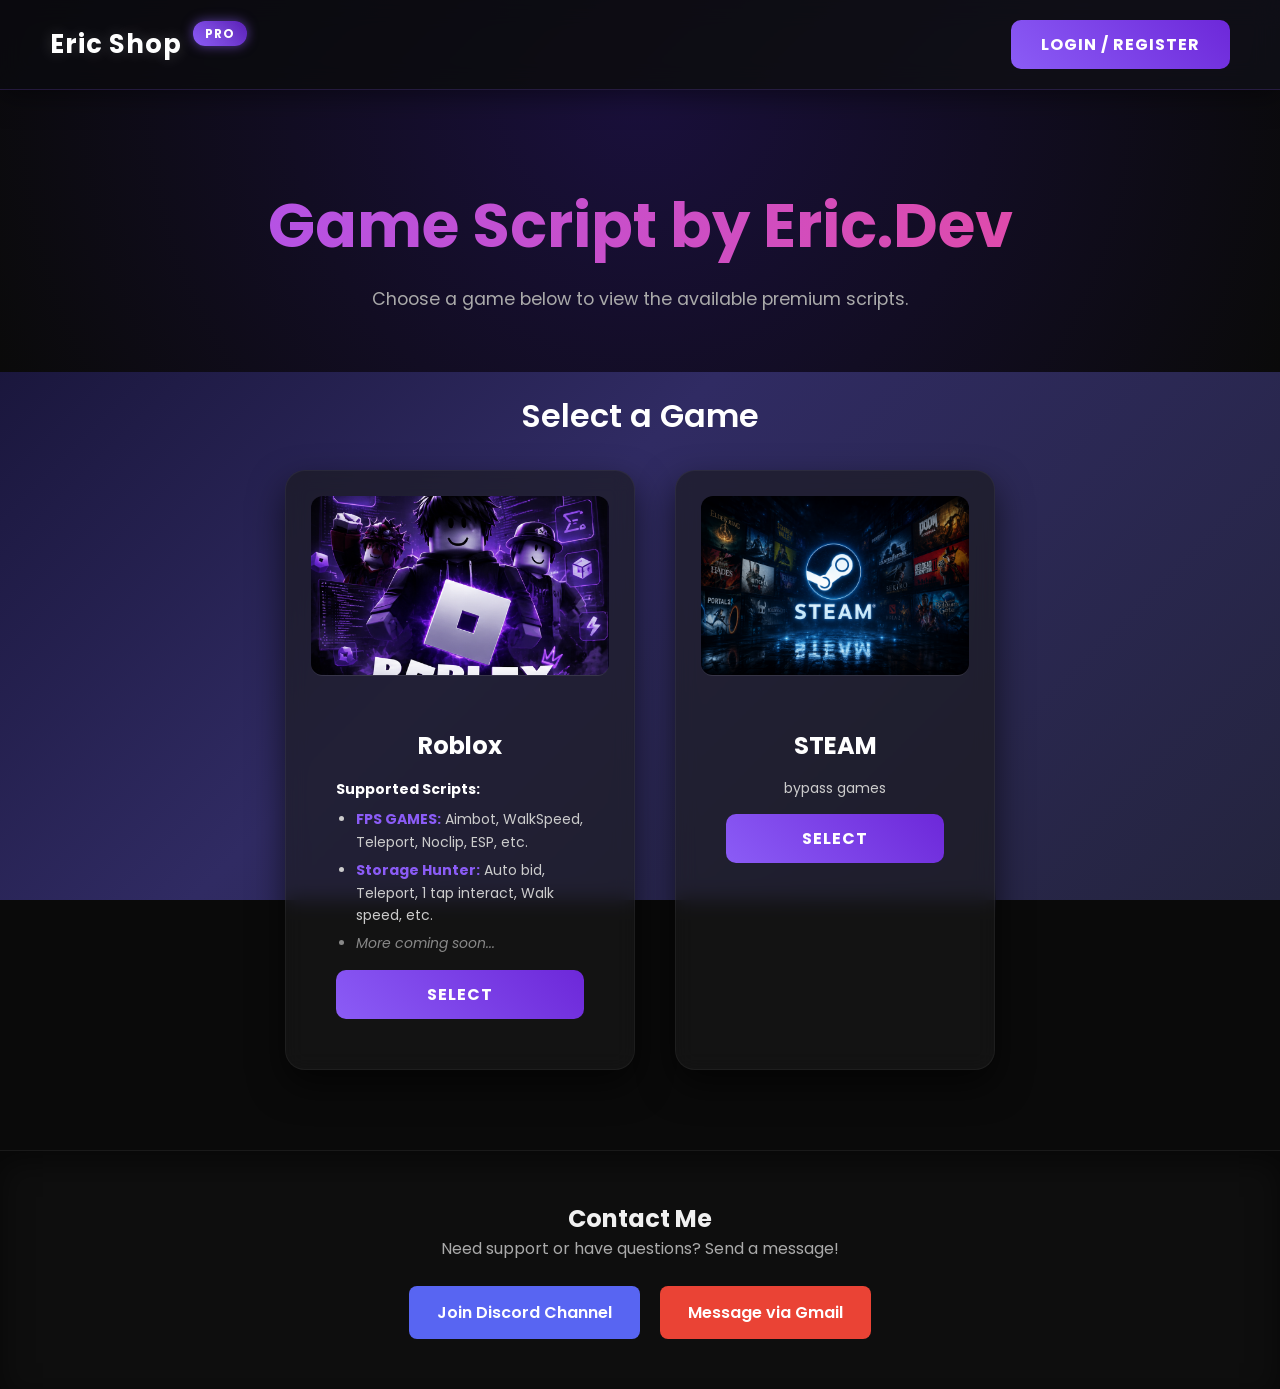
==== commit d05b82e0: "Update index.html" ====
--- a/public/index.html
+++ b/public/index.html
@@ -1,145 +1,127 @@
-<!DOCTYPE html>
-<html lang="en">
-<head>
-    <meta charset="UTF-8">
-    <meta name="viewport" content="width=device-width, initial-scale=1.0">
-    <title>Eric Shop</title>
-    <link href="https://fonts.googleapis.com/css2?family=Poppins:wght@300;400;600;700&display=swap" rel="stylesheet">
-    <!-- Idinagdag ang FontAwesome para sa mga Icons -->
-    <link rel="stylesheet" href="https://cdnjs.cloudflare.com/ajax/libs/font-awesome/6.0.0/css/all.min.css">
-    <link rel="stylesheet" href="style.css">
-    <style>
-        body { background-color: #0a0a0a; color: #f0f0f0; }
-        .navbar { background: rgba(10, 10, 10, 0.85); backdrop-filter: blur(12px); border-bottom: 1px solid rgba(139, 92, 246, 0.2); box-shadow: 0 4px 30px rgba(0, 0, 0, 0.5); }
-        .logo { font-size: 1.6rem; color: #fff; text-shadow: 0 0 15px rgba(255,255,255,0.2); }
-        .badge { background: linear-gradient(45deg, #8b5cf6, #5b21b6); padding: 4px 12px; border-radius: 12px; box-shadow: 0 0 12px rgba(139, 92, 246, 0.6); }
-        .hero { text-align: center; padding: 90px 20px 60px; background: radial-gradient(circle at top, #1a103c 0%, #0a0a0a 100%); }
-        .hero h1 { font-size: 3.8rem; background: linear-gradient(to right, #a855f7, #ec4899); -webkit-background-clip: text; -webkit-text-fill-color: transparent; font-weight: 700; margin-bottom: 15px; }
-        .hero p { color: #aaa; font-size: 1.1rem; }
+    <!DOCTYPE html>
+    <html lang="en">
+    <head>
+        <meta charset="UTF-8">
+        <meta name="viewport" content="width=device-width, initial-scale=1.0">
+        <title>Eric Shop</title>
+        <link href="https://fonts.googleapis.com/css2?family=Poppins:wght@300;400;600;700&display=swap" rel="stylesheet">
+        <link rel="stylesheet" href="style.css">
+        <style>
+            body { background-color: #0a0a0a; color: #f0f0f0; }
+            .navbar { background: rgba(10, 10, 10, 0.85); backdrop-filter: blur(12px); border-bottom: 1px solid rgba(139, 92, 246, 0.2); box-shadow: 0 4px 30px rgba(0, 0, 0, 0.5); }
+            .logo { font-size: 1.6rem; color: #fff; text-shadow: 0 0 15px rgba(255,255,255,0.2); }
+            .badge { background: linear-gradient(45deg, #8b5cf6, #5b21b6); padding: 4px 12px; border-radius: 12px; box-shadow: 0 0 12px rgba(139, 92, 246, 0.6); }
+            .hero { text-align: center; padding: 90px 20px 60px; background: radial-gradient(circle at top, #1a103c 0%, #0a0a0a 100%); }
+            .hero h1 { font-size: 3.8rem; background: linear-gradient(to right, #a855f7, #ec4899); -webkit-background-clip: text; -webkit-text-fill-color: transparent; font-weight: 700; margin-bottom: 15px; }
+            .hero p { color: #aaa; font-size: 1.1rem; }
+            .games-section { text-align: center; padding: 20px; }
+            .games-section h2 { font-size: 2rem; color: #fff; margin-bottom: 10px; }
+            .game-grid { display: flex; justify-content: center; gap: 40px; flex-wrap: wrap; margin-top: 30px; }
+            .card { background: rgba(25, 25, 25, 0.6); border: 1px solid rgba(255, 255, 255, 0.05); border-radius: 20px; padding: 25px; transition: all 0.4s cubic-bezier(0.175, 0.885, 0.32, 1.275); max-width: 350px; text-align: center; box-shadow: 0 15px 35px rgba(0,0,0,0.6); backdrop-filter: blur(10px); }
+            .card:hover { transform: translateY(-12px); border-color: #8b5cf6; box-shadow: 0 20px 40px rgba(139, 92, 246, 0.2); }
+            .card-img-tag { width: 100%; border-radius: 12px; margin-bottom: 20px; transition: transform 0.4s; }
+            .card:hover .card-img-tag { transform: scale(1.04); }
+            .card h3 { font-size: 1.5rem; margin-bottom: 10px; color: #fff; }
+            .btn-buy, .btn-login { background: linear-gradient(45deg, #8b5cf6, #6d28d9); color: white; border: none; padding: 12px 30px; border-radius: 10px; cursor: pointer; font-weight: 700; transition: all 0.3s; text-transform: uppercase; letter-spacing: 1px; text-decoration: none; display: inline-block; }
+            .btn-buy:hover, .btn-login:hover { transform: scale(1.05); box-shadow: 0 0 20px rgba(139, 92, 246, 0.6); }
+            .contact-section { background: rgba(15, 15, 15, 0.8); border-top: 1px solid rgba(255, 255, 255, 0.05); box-shadow: inset 0 10px 30px rgba(0,0,0,0.5); }
+            .contact-buttons a { transition: all 0.3s ease; }
+            .contact-buttons a:hover { transform: translateY(-5px); box-shadow: 0 10px 25px rgba(0,0,0,0.5); filter: brightness(1.2); }
+        </style>
+    </head>
+    <body>
+        <header class="navbar fade-in">
+            <div class="logo">Eric Shop <span class="badge">PRO</span></div>
+            <div class="nav-links">
+                <a href="login.html" class="btn-login">Login / Register</a>
+            </div>
+        </header>
+
+        <main>
+            <section class="hero fade-in delay-1">
+                <h1>Game Script <b> by
+                  Eric.Dev</b></h1>
+                <p>Choose a game below to view the available premium scripts.</p>
+            </section>
+
+            <section class="games-section fade-in delay-2">
+                <h2>Select a Game</h2>
+                <div class="game-grid">
+                    
+                    <div class="card">
+                        <img src="img/roblox.png" alt="Roblox" class="card-img-tag">
+                        <div class="card-content">
+                            <h3>Roblox</h3>
+                            
+                            <div style="text-align: left; font-size: 14px; margin: 15px 0; line-height: 1.6;">
+                                <strong style="color: #fff;">Supported Scripts:</strong>
+                                <ul style="padding-left: 20px; margin-top: 8px; color: #ccc;">
+                                    <li style="margin-bottom: 6px;">
+                                        <strong style="color: #8b5cf6;">FPS GAMES:</strong> Aimbot, WalkSpeed, Teleport, Noclip, ESP, etc.
+                                    </li>
+                                    <li style="margin-bottom: 6px;">
+                                        <strong style="color: #8b5cf6;">Storage Hunter:</strong> Auto bid, Teleport, 1 tap interact, Walk speed, etc.
+                                    </li>
+                                    <li style="font-style: italic; color: #888;">
+                                        More coming soon...
+                                    </li>
+                                </ul>
+                            </div>
+
+                            <button class="btn-buy" onclick="window.location.href='checkout.html?game=roblox'">Select</button>
+                        </div>
+                    </div>
+
+                    <div class="card">
+                        <img src="img/steam.png" alt="STEAM" class="card-img-tag">
+                        <div class="card-content">
+                            <h3>STEAM</h3>
+                            <p style="margin: 15px 0; color: #ccc;">bypass games</p>
+                            <button class="btn-buy" onclick="window.location.href='checkout.html?game=steam'">Select</button>
+                        </div>
+                    </div>
+
+                </div>
+            </section>
+        </main>
+
+        <footer class="contact-section fade-in delay-3" style="text-align: center; margin-top: 60px; padding: 50px 20px;">
+            <h2>Contact Me</h2>
+            <p style="margin-bottom: 25px; color: #aaa;">Need support or have questions? Send a message!</p>
+            
+            <div class="contact-buttons" style="display: flex; justify-content: center; gap: 20px; flex-wrap: wrap;">
+                <a href="https://discord.gg/TeSKpDFa6" target="_blank" style="background-color: #5865F2; color: white; padding: 14px 28px; text-decoration: none; border-radius: 8px; font-weight: 600; display: inline-block;">
+                    Join Discord Channel
+                </a>
+                
+                <a href="mailto:ericshop2007@gmail.com" style="background-color: #EA4335; color: white; padding: 14px 28px; text-decoration: none; border-radius: 8px; font-weight: 600; display: inline-block;">
+                    Message via Gmail
+                </a>
+            </div>
+        </footer>
         
-        .games-section { text-align: center; padding: 20px; }
-        /* Dinagdagan ang margin-bottom para mas makahinga ang espasyo */
-        .games-section h2 { font-size: 2rem; color: #fff; margin-bottom: 30px; } 
+    <script>
+        document.addEventListener("DOMContentLoaded", () => {
         
-        .game-grid { display: flex; justify-content: center; gap: 40px; flex-wrap: wrap; margin-top: 30px; }
-        
-        /* Inayos ang Card para maging pantay ang height (Card Balancing) */
-        .card { 
-            background: rgba(25, 25, 25, 0.6); 
-            border: 1px solid rgba(255, 255, 255, 0.05); 
-            border-radius: 20px; 
-            padding: 25px; 
-            transition: all 0.4s cubic-bezier(0.175, 0.885, 0.32, 1.275); 
-            width: 350px; 
-            min-height: 480px; /* Pantay na height para sa parehong cards */
-            display: flex;
-            flex-direction: column;
-            text-align: center; 
-            box-shadow: 0 15px 35px rgba(0,0,0,0.6); 
-            backdrop-filter: blur(10px); 
-        }
-        /* Mas pinaganda ang hover effect glow */
-        .card:hover { transform: translateY(-12px); border-color: #8b5cf6; box-shadow: 0 20px 45px rgba(139, 92, 246, 0.35); }
-        
-        .card-img-tag { width: 100%; border-radius: 12px; margin-bottom: 20px; transition: transform 0.4s; }
-        .card:hover .card-img-tag { transform: scale(1.04); }
-        
-        /* Flex grow para mapunta sa ilalim lagi ang select button */
-        .card-content { display: flex; flex-direction: column; flex-grow: 1; }
-        
-        .card h3 { font-size: 1.5rem; margin-bottom: 10px; color: #fff; }
-        .btn-buy, .btn-login { background: linear-gradient(45deg, #8b5cf6, #6d28d9); color: white; border: none; padding: 12px 30px; border-radius: 10px; cursor: pointer; font-weight: 700; transition: all 0.3s; text-transform: uppercase; letter-spacing: 1px; text-decoration: none; display: inline-block; }
-        /* Inayos ang button para pumwesto sa ibaba ng card */
-        .btn-buy { margin-top: auto; width: 100%; } 
-        .btn-buy:hover, .btn-login:hover { transform: scale(1.05); box-shadow: 0 0 20px rgba(139, 92, 246, 0.6); }
-        
-        .contact-section { background: rgba(15, 15, 15, 0.8); border-top: 1px solid rgba(255, 255, 255, 0.05); box-shadow: inset 0 10px 30px rgba(0,0,0,0.5); }
-        .contact-buttons a { transition: all 0.3s ease; }
-        .contact-buttons a:hover { transform: translateY(-5px); box-shadow: 0 10px 25px rgba(0,0,0,0.5); filter: brightness(1.2); }
-    </style>
-</head>
-<body>
-    <header class="navbar fade-in">
-        <div class="logo">Eric Shop <span class="badge">PRO</span></div>
-        <div class="nav-links">
-            <a href="login.html" class="btn-login">Login / Register</a>
-        </div>
-    </header>
+            const activeUser = localStorage.getItem('ericShopUser') || localStorage.getItem('loggedInUser');
+            const navLinks = document.querySelector('.nav-links');
 
-    <main>
-        <section class="hero fade-in delay-1">
-            <h1>Game Script</h1>
-            <p>Choose a game below to view the available premium scripts.</p>
-        </section>
+            if (activeUser && navLinks) {
+                navLinks.innerHTML = `
+                    <span style="color: white; font-weight: bold; margin-right: 15px;">Welcome, ${activeUser}!</span>
+                    <a href="#" id="btnLogout" class="btn-login" style="background: #dc3545;">Logout</a>
+                `;
 
-        <section class="games-section fade-in delay-2">
-            <h2>Select a Game</h2>
-            <div class="game-grid">
+                document.getElementById('btnLogout').addEventListener('click', function(e) {
+                    e.preventDefault();
                 
-                <div class="card">
-                    <img src="img/roblox.png" alt="Roblox" class="card-img-tag">
-                    <div class="card-content">
-                        <h3>Roblox</h3>
-                        
-                        <div style="text-align: left; margin: 15px 0; line-height: 1.6;">
-                            <strong style="color: #fff;">Supported Scripts:</strong>
-                            <!-- Pinalaki ang font-size at ginawang mas maliwanag na gray (#d1d5db) -->
-                            <ul style="padding-left: 20px; margin-top: 8px; color: #d1d5db; font-size: 15px;">
-                                <li style="margin-bottom: 6px;">
-                                    <strong style="color: #8b5cf6;">FPS GAMES:</strong> Aimbot, WalkSpeed, Teleport, Noclip, ESP, etc.
-                                </li>
-                                <li style="margin-bottom: 6px;">
-                                    <strong style="color: #8b5cf6;">Storage Hunter:</strong> Auto bid, Teleport, 1 tap interact, Walk speed, etc.
-                                </li>
-                                <li style="font-style: italic; color: #9ca3af;">
-                                    More coming soon...
-                                </li>
-                            </ul>
-                        </div>
+                    localStorage.removeItem('ericShopUser');
+                    localStorage.removeItem('loggedInUser');
+                    window.location.reload();
+                });
+            }
+        });
+    </script>
 
-                        <button class="btn-buy" onclick="window.location.href='checkout.html?game=roblox'">Select</button>
-                    </div>
-                </div>
-
-                <div class="card">
-                    <img src="img/steam.png" alt="STEAM" class="card-img-tag">
-                    <div class="card-content">
-                        <h3>STEAM</h3>
-                        <!-- Ginawang mas maliwanag na gray ang secondary text -->
-                        <p style="margin: 15px 0; color: #d1d5db; font-size: 15px;">bypass games</p>
-                        <button class="btn-buy" onclick="window.location.href='checkout.html?game=steam'">Select</button>
-                    </div>
-                </div>
-
-            </div>
-        </section>
-        
-        <!-- VERIFIED SELLER BADGE SECTION -->
-        <div class="verified-seller fade-in" style="text-align: center; margin-top: 80px; margin-bottom: -20px;">
-            <span class="badge" style="background: linear-gradient(45deg, #10b981, #059669); box-shadow: 0 0 15px rgba(16, 185, 129, 0.4); font-size: 1rem; padding: 8px 20px;">
-                <i class="fas fa-check-circle"></i> Verified Seller
-            </span>
-            <p style="color: #aaa; font-size: 0.95rem; margin-top: 15px;">Providing safe, high-quality scripts with dedicated support.</p>
-        </div>
-
-    </main>
-
-    <footer class="contact-section fade-in delay-3" style="text-align: center; margin-top: 60px; padding: 50px 20px;">
-        <h2>Contact Me</h2>
-        <p style="margin-bottom: 25px; color: #aaa;">Need support or have questions? Send a message!</p>
-        
-        <div class="contact-buttons" style="display: flex; justify-content: center; gap: 20px; flex-wrap: wrap;">
-            <!-- Dinagdagan ng Discord Icon at flexbox para pumantay ang icon sa text -->
-            <a href="https://discord.gg/TeSKpDFa6" target="_blank" style="background-color: #5865F2; color: white; padding: 14px 28px; text-decoration: none; border-radius: 8px; font-weight: 600; display: inline-flex; align-items: center; gap: 10px;">
-                <i class="fab fa-discord" style="font-size: 1.3rem;"></i> Join Discord Channel
-            </a>
-            
-            <!-- Dinagdagan ng Gmail Icon -->
-            <a href="mailto:ericshop2007@gmail.com" style="background-color: #EA4335; color: white; padding: 14px 28px; text-decoration: none; border-radius: 8px; font-weight: 600; display: inline-flex; align-items: center; gap: 10px;">
-                <i class="fas fa-envelope" style="font-size: 1.2rem;"></i> Message via Gmail
-            </a>
-        </div>
-    </footer>
-    
-</body>
-</html>
+    </body>
+    </html>
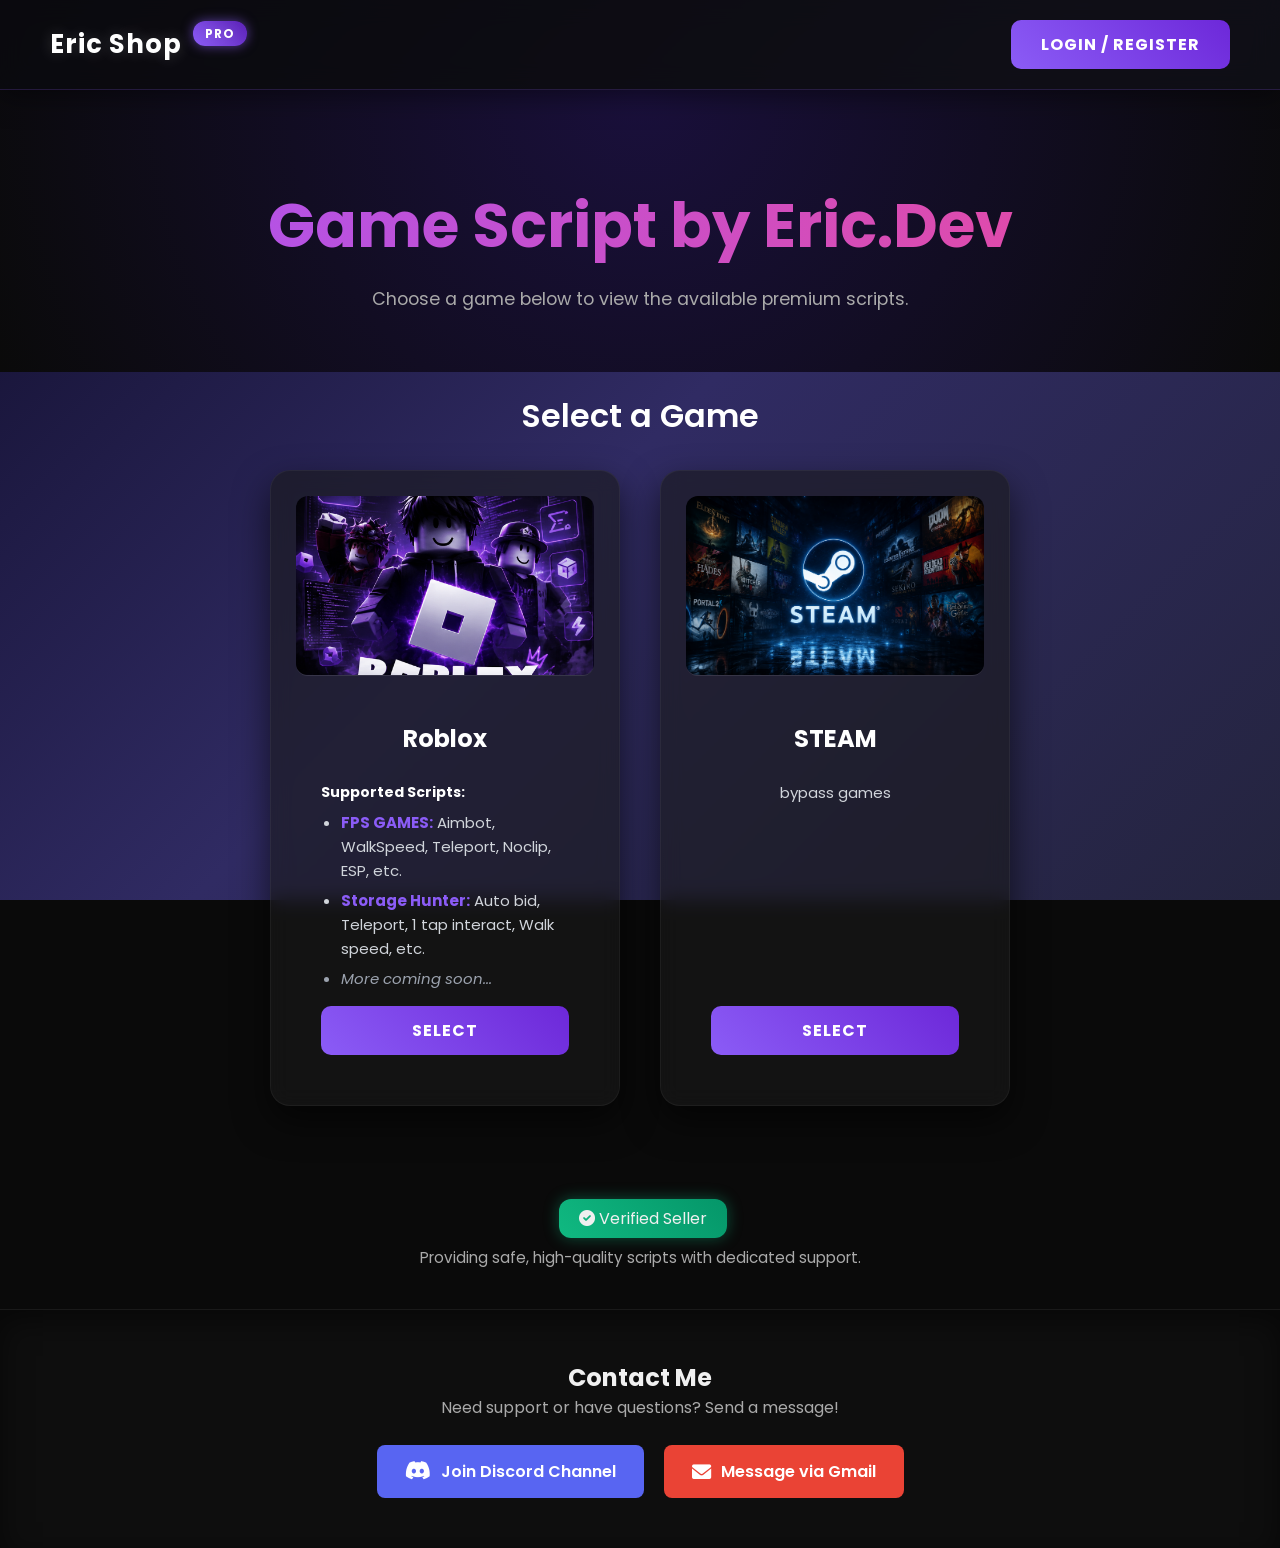
==== commit b5d2a022: "Update index.html" ====
--- a/public/index.html
+++ b/public/index.html
@@ -1,127 +1,175 @@
-    <!DOCTYPE html>
-    <html lang="en">
-    <head>
-        <meta charset="UTF-8">
-        <meta name="viewport" content="width=device-width, initial-scale=1.0">
-        <title>Eric Shop</title>
-        <link href="https://fonts.googleapis.com/css2?family=Poppins:wght@300;400;600;700&display=swap" rel="stylesheet">
-        <link rel="stylesheet" href="style.css">
-        <style>
-            body { background-color: #0a0a0a; color: #f0f0f0; }
-            .navbar { background: rgba(10, 10, 10, 0.85); backdrop-filter: blur(12px); border-bottom: 1px solid rgba(139, 92, 246, 0.2); box-shadow: 0 4px 30px rgba(0, 0, 0, 0.5); }
-            .logo { font-size: 1.6rem; color: #fff; text-shadow: 0 0 15px rgba(255,255,255,0.2); }
-            .badge { background: linear-gradient(45deg, #8b5cf6, #5b21b6); padding: 4px 12px; border-radius: 12px; box-shadow: 0 0 12px rgba(139, 92, 246, 0.6); }
-            .hero { text-align: center; padding: 90px 20px 60px; background: radial-gradient(circle at top, #1a103c 0%, #0a0a0a 100%); }
-            .hero h1 { font-size: 3.8rem; background: linear-gradient(to right, #a855f7, #ec4899); -webkit-background-clip: text; -webkit-text-fill-color: transparent; font-weight: 700; margin-bottom: 15px; }
-            .hero p { color: #aaa; font-size: 1.1rem; }
-            .games-section { text-align: center; padding: 20px; }
-            .games-section h2 { font-size: 2rem; color: #fff; margin-bottom: 10px; }
-            .game-grid { display: flex; justify-content: center; gap: 40px; flex-wrap: wrap; margin-top: 30px; }
-            .card { background: rgba(25, 25, 25, 0.6); border: 1px solid rgba(255, 255, 255, 0.05); border-radius: 20px; padding: 25px; transition: all 0.4s cubic-bezier(0.175, 0.885, 0.32, 1.275); max-width: 350px; text-align: center; box-shadow: 0 15px 35px rgba(0,0,0,0.6); backdrop-filter: blur(10px); }
-            .card:hover { transform: translateY(-12px); border-color: #8b5cf6; box-shadow: 0 20px 40px rgba(139, 92, 246, 0.2); }
-            .card-img-tag { width: 100%; border-radius: 12px; margin-bottom: 20px; transition: transform 0.4s; }
-            .card:hover .card-img-tag { transform: scale(1.04); }
-            .card h3 { font-size: 1.5rem; margin-bottom: 10px; color: #fff; }
-            .btn-buy, .btn-login { background: linear-gradient(45deg, #8b5cf6, #6d28d9); color: white; border: none; padding: 12px 30px; border-radius: 10px; cursor: pointer; font-weight: 700; transition: all 0.3s; text-transform: uppercase; letter-spacing: 1px; text-decoration: none; display: inline-block; }
-            .btn-buy:hover, .btn-login:hover { transform: scale(1.05); box-shadow: 0 0 20px rgba(139, 92, 246, 0.6); }
-            .contact-section { background: rgba(15, 15, 15, 0.8); border-top: 1px solid rgba(255, 255, 255, 0.05); box-shadow: inset 0 10px 30px rgba(0,0,0,0.5); }
-            .contact-buttons a { transition: all 0.3s ease; }
-            .contact-buttons a:hover { transform: translateY(-5px); box-shadow: 0 10px 25px rgba(0,0,0,0.5); filter: brightness(1.2); }
-        </style>
-    </head>
-    <body>
-        <header class="navbar fade-in">
-            <div class="logo">Eric Shop <span class="badge">PRO</span></div>
-            <div class="nav-links">
-                <a href="login.html" class="btn-login">Login / Register</a>
+<!DOCTYPE html>
+<html lang="en">
+<head>
+    <meta charset="UTF-8">
+    <meta name="viewport" content="width=device-width, initial-scale=1.0">
+    <title>Eric Shop</title>
+    <link href="https://fonts.googleapis.com/css2?family=Poppins:wght@300;400;600;700&display=swap" rel="stylesheet">
+    <!-- Idinagdag ang FontAwesome para sa mga Icons -->
+    <link rel="stylesheet" href="https://cdnjs.cloudflare.com/ajax/libs/font-awesome/6.0.0/css/all.min.css">
+    <link rel="stylesheet" href="style.css">
+    <style>
+        body { background-color: #0a0a0a; color: #f0f0f0; }
+        .navbar { background: rgba(10, 10, 10, 0.85); backdrop-filter: blur(12px); border-bottom: 1px solid rgba(139, 92, 246, 0.2); box-shadow: 0 4px 30px rgba(0, 0, 0, 0.5); }
+        .logo { font-size: 1.6rem; color: #fff; text-shadow: 0 0 15px rgba(255,255,255,0.2); }
+        .badge { background: linear-gradient(45deg, #8b5cf6, #5b21b6); padding: 4px 12px; border-radius: 12px; box-shadow: 0 0 12px rgba(139, 92, 246, 0.6); }
+        .hero { text-align: center; padding: 90px 20px 60px; background: radial-gradient(circle at top, #1a103c 0%, #0a0a0a 100%); }
+        .hero h1 { font-size: 3.8rem; background: linear-gradient(to right, #a855f7, #ec4899); -webkit-background-clip: text; -webkit-text-fill-color: transparent; font-weight: 700; margin-bottom: 15px; }
+        .hero p { color: #aaa; font-size: 1.1rem; }
+        
+        .games-section { text-align: center; padding: 20px; }
+        .games-section h2 { font-size: 2rem; color: #fff; margin-bottom: 30px; } 
+        
+        .game-grid { display: flex; justify-content: center; gap: 40px; flex-wrap: wrap; margin-top: 30px; }
+        
+        .card { 
+            background: rgba(25, 25, 25, 0.6); 
+            border: 1px solid rgba(255, 255, 255, 0.05); 
+            border-radius: 20px; 
+            padding: 25px; 
+            transition: all 0.4s cubic-bezier(0.175, 0.885, 0.32, 1.275); 
+            width: 350px; 
+            min-height: 480px; 
+            display: flex;
+            flex-direction: column;
+            text-align: center; 
+            box-shadow: 0 15px 35px rgba(0,0,0,0.6); 
+            backdrop-filter: blur(10px); 
+        }
+        .card:hover { transform: translateY(-12px); border-color: #8b5cf6; box-shadow: 0 20px 45px rgba(139, 92, 246, 0.35); }
+        
+        .card-img-tag { width: 100%; border-radius: 12px; margin-bottom: 20px; transition: transform 0.4s; }
+        .card:hover .card-img-tag { transform: scale(1.04); }
+        
+        .card-content { display: flex; flex-direction: column; flex-grow: 1; }
+        
+        .card h3 { font-size: 1.5rem; margin-bottom: 10px; color: #fff; }
+        .btn-buy, .btn-login { background: linear-gradient(45deg, #8b5cf6, #6d28d9); color: white; border: none; padding: 12px 30px; border-radius: 10px; cursor: pointer; font-weight: 700; transition: all 0.3s; text-transform: uppercase; letter-spacing: 1px; text-decoration: none; display: inline-block; }
+        
+        .btn-buy { margin-top: auto; width: 100%; } 
+        .btn-buy:hover, .btn-login:hover { transform: scale(1.05); box-shadow: 0 0 20px rgba(139, 92, 246, 0.6); }
+        
+        .contact-section { background: rgba(15, 15, 15, 0.8); border-top: 1px solid rgba(255, 255, 255, 0.05); box-shadow: inset 0 10px 30px rgba(0,0,0,0.5); }
+        .contact-buttons a { transition: all 0.3s ease; }
+        .contact-buttons a:hover { transform: translateY(-5px); box-shadow: 0 10px 25px rgba(0,0,0,0.5); filter: brightness(1.2); }
+    </style>
+</head>
+<body>
+    <header class="navbar fade-in">
+        <div class="logo">Eric Shop <span class="badge">PRO</span></div>
+        <div class="nav-links">
+            <a href="login.html" class="btn-login">Login / Register</a>
+        </div>
+    </header>
+
+    <main>
+        <section class="hero fade-in delay-1">
+            <h1>Game Script <b>by Eric.Dev</b></h1>
+            <p>Choose a game below to view the available premium scripts.</p>
+        </section>
+
+        <section class="games-section fade-in delay-2">
+            <h2>Select a Game</h2>
+            <div class="game-grid">
+                
+                <div class="card">
+                    <img src="img/roblox.png" alt="Roblox" class="card-img-tag">
+                    <div class="card-content">
+                        <h3>Roblox</h3>
+                        
+                        <div style="text-align: left; font-size: 14px; margin: 15px 0; line-height: 1.6;">
+                            <strong style="color: #fff;">Supported Scripts:</strong>
+                            <ul style="padding-left: 20px; margin-top: 8px; color: #d1d5db; font-size: 15px;">
+                                <li style="margin-bottom: 6px;">
+                                    <strong style="color: #8b5cf6;">FPS GAMES:</strong> Aimbot, WalkSpeed, Teleport, Noclip, ESP, etc.
+                                </li>
+                                <li style="margin-bottom: 6px;">
+                                    <strong style="color: #8b5cf6;">Storage Hunter:</strong> Auto bid, Teleport, 1 tap interact, Walk speed, etc.
+                                </li>
+                                <li style="font-style: italic; color: #9ca3af;">
+                                    More coming soon...
+                                </li>
+                            </ul>
+                        </div>
+
+                        <button class="btn-buy" onclick="window.location.href='checkout.html?game=roblox'">Select</button>
+                    </div>
+                </div>
+
+                <div class="card">
+                    <img src="img/steam.png" alt="STEAM" class="card-img-tag">
+                    <div class="card-content">
+                        <h3>STEAM</h3>
+                        <p style="margin: 15px 0; color: #d1d5db; font-size: 15px;">bypass games</p>
+                        <button class="btn-buy" onclick="window.location.href='checkout.html?game=steam'">Select</button>
+                    </div>
+                </div>
+
             </div>
-        </header>
+        </section>
 
-        <main>
-            <section class="hero fade-in delay-1">
-                <h1>Game Script <b> by
-                  Eric.Dev</b></h1>
-                <p>Choose a game below to view the available premium scripts.</p>
-            </section>
+        <!-- VERIFIED SELLER BADGE SECTION -->
+        <div class="verified-seller fade-in" style="text-align: center; margin-top: 80px; margin-bottom: -20px;">
+            <span class="badge" style="background: linear-gradient(45deg, #10b981, #059669); box-shadow: 0 0 15px rgba(16, 185, 129, 0.4); font-size: 1rem; padding: 8px 20px;">
+                <i class="fas fa-check-circle"></i> Verified Seller
+            </span>
+            <p style="color: #aaa; font-size: 0.95rem; margin-top: 15px;">Providing safe, high-quality scripts with dedicated support.</p>
+        </div>
+    </main>
 
-            <section class="games-section fade-in delay-2">
-                <h2>Select a Game</h2>
-                <div class="game-grid">
-                    
-                    <div class="card">
-                        <img src="img/roblox.png" alt="Roblox" class="card-img-tag">
-                        <div class="card-content">
-                            <h3>Roblox</h3>
-                            
-                            <div style="text-align: left; font-size: 14px; margin: 15px 0; line-height: 1.6;">
-                                <strong style="color: #fff;">Supported Scripts:</strong>
-                                <ul style="padding-left: 20px; margin-top: 8px; color: #ccc;">
-                                    <li style="margin-bottom: 6px;">
-                                        <strong style="color: #8b5cf6;">FPS GAMES:</strong> Aimbot, WalkSpeed, Teleport, Noclip, ESP, etc.
-                                    </li>
-                                    <li style="margin-bottom: 6px;">
-                                        <strong style="color: #8b5cf6;">Storage Hunter:</strong> Auto bid, Teleport, 1 tap interact, Walk speed, etc.
-                                    </li>
-                                    <li style="font-style: italic; color: #888;">
-                                        More coming soon...
-                                    </li>
-                                </ul>
-                            </div>
-
-                            <button class="btn-buy" onclick="window.location.href='checkout.html?game=roblox'">Select</button>
-                        </div>
-                    </div>
-
-                    <div class="card">
-                        <img src="img/steam.png" alt="STEAM" class="card-img-tag">
-                        <div class="card-content">
-                            <h3>STEAM</h3>
-                            <p style="margin: 15px 0; color: #ccc;">bypass games</p>
-                            <button class="btn-buy" onclick="window.location.href='checkout.html?game=steam'">Select</button>
-                        </div>
-                    </div>
-
-                </div>
-            </section>
-        </main>
-
-        <footer class="contact-section fade-in delay-3" style="text-align: center; margin-top: 60px; padding: 50px 20px;">
-            <h2>Contact Me</h2>
-            <p style="margin-bottom: 25px; color: #aaa;">Need support or have questions? Send a message!</p>
+    <footer class="contact-section fade-in delay-3" style="text-align: center; margin-top: 60px; padding: 50px 20px;">
+        <h2>Contact Me</h2>
+        <p style="margin-bottom: 25px; color: #aaa;">Need support or have questions? Send a message!</p>
+        
+        <div class="contact-buttons" style="display: flex; justify-content: center; gap: 20px; flex-wrap: wrap;">
+            <a href="https://discord.gg/TeSKpDFa6" target="_blank" style="background-color: #5865F2; color: white; padding: 14px 28px; text-decoration: none; border-radius: 8px; font-weight: 600; display: inline-flex; align-items: center; gap: 10px;">
+                <i class="fab fa-discord" style="font-size: 1.3rem;"></i> Join Discord Channel
+            </a>
             
-            <div class="contact-buttons" style="display: flex; justify-content: center; gap: 20px; flex-wrap: wrap;">
-                <a href="https://discord.gg/TeSKpDFa6" target="_blank" style="background-color: #5865F2; color: white; padding: 14px 28px; text-decoration: none; border-radius: 8px; font-weight: 600; display: inline-block;">
-                    Join Discord Channel
-                </a>
-                
-                <a href="mailto:ericshop2007@gmail.com" style="background-color: #EA4335; color: white; padding: 14px 28px; text-decoration: none; border-radius: 8px; font-weight: 600; display: inline-block;">
-                    Message via Gmail
-                </a>
-            </div>
-        </footer>
-        
+            <a href="mailto:ericshop2007@gmail.com" style="background-color: #EA4335; color: white; padding: 14px 28px; text-decoration: none; border-radius: 8px; font-weight: 600; display: inline-flex; align-items: center; gap: 10px;">
+                <i class="fas fa-envelope" style="font-size: 1.2rem;"></i> Message via Gmail
+            </a>
+        </div>
+    </footer>
+    
     <script>
-        document.addEventListener("DOMContentLoaded", () => {
-        
+        // Function para i-check at i-update ang Navbar
+        function updateNavigationState() {
             const activeUser = localStorage.getItem('ericShopUser') || localStorage.getItem('loggedInUser');
             const navLinks = document.querySelector('.nav-links');
 
             if (activeUser && navLinks) {
+                // Kung may naka-login, ipakita ang Welcome message at Logout button
                 navLinks.innerHTML = `
-                    <span style="color: white; font-weight: bold; margin-right: 15px;">Welcome, ${activeUser}!</span>
-                    <a href="#" id="btnLogout" class="btn-login" style="background: #dc3545;">Logout</a>
+                    <span style="color: white; font-weight: bold; margin-right: 15px;">
+                        <i class="fas fa-user-circle"></i> Welcome, ${activeUser}!
+                    </span>
+                    <a href="#" id="btnLogout" class="btn-login" style="background: #dc3545; padding: 10px 20px;">Logout</a>
                 `;
 
+                // Add event listener sa Logout button
                 document.getElementById('btnLogout').addEventListener('click', function(e) {
                     e.preventDefault();
-                
                     localStorage.removeItem('ericShopUser');
                     localStorage.removeItem('loggedInUser');
                     window.location.reload();
                 });
+            } else if (navLinks) {
+                // Kung walang naka-login, ibalik sa Login button (panlaban sa cache)
+                navLinks.innerHTML = `
+                    <a href="login.html" class="btn-login">Login / Register</a>
+                `;
             }
+        }
+
+        // I-run kapag nag-load ang page nang normal
+        document.addEventListener("DOMContentLoaded", updateNavigationState);
+
+        // I-run ULIT kapag galing ka sa "Back" button (ito yung bfcache fix)
+        window.addEventListener("pageshow", function(event) {
+            updateNavigationState();
         });
     </script>
 
-    </body>
-    </html>
+</body>
+</html>
